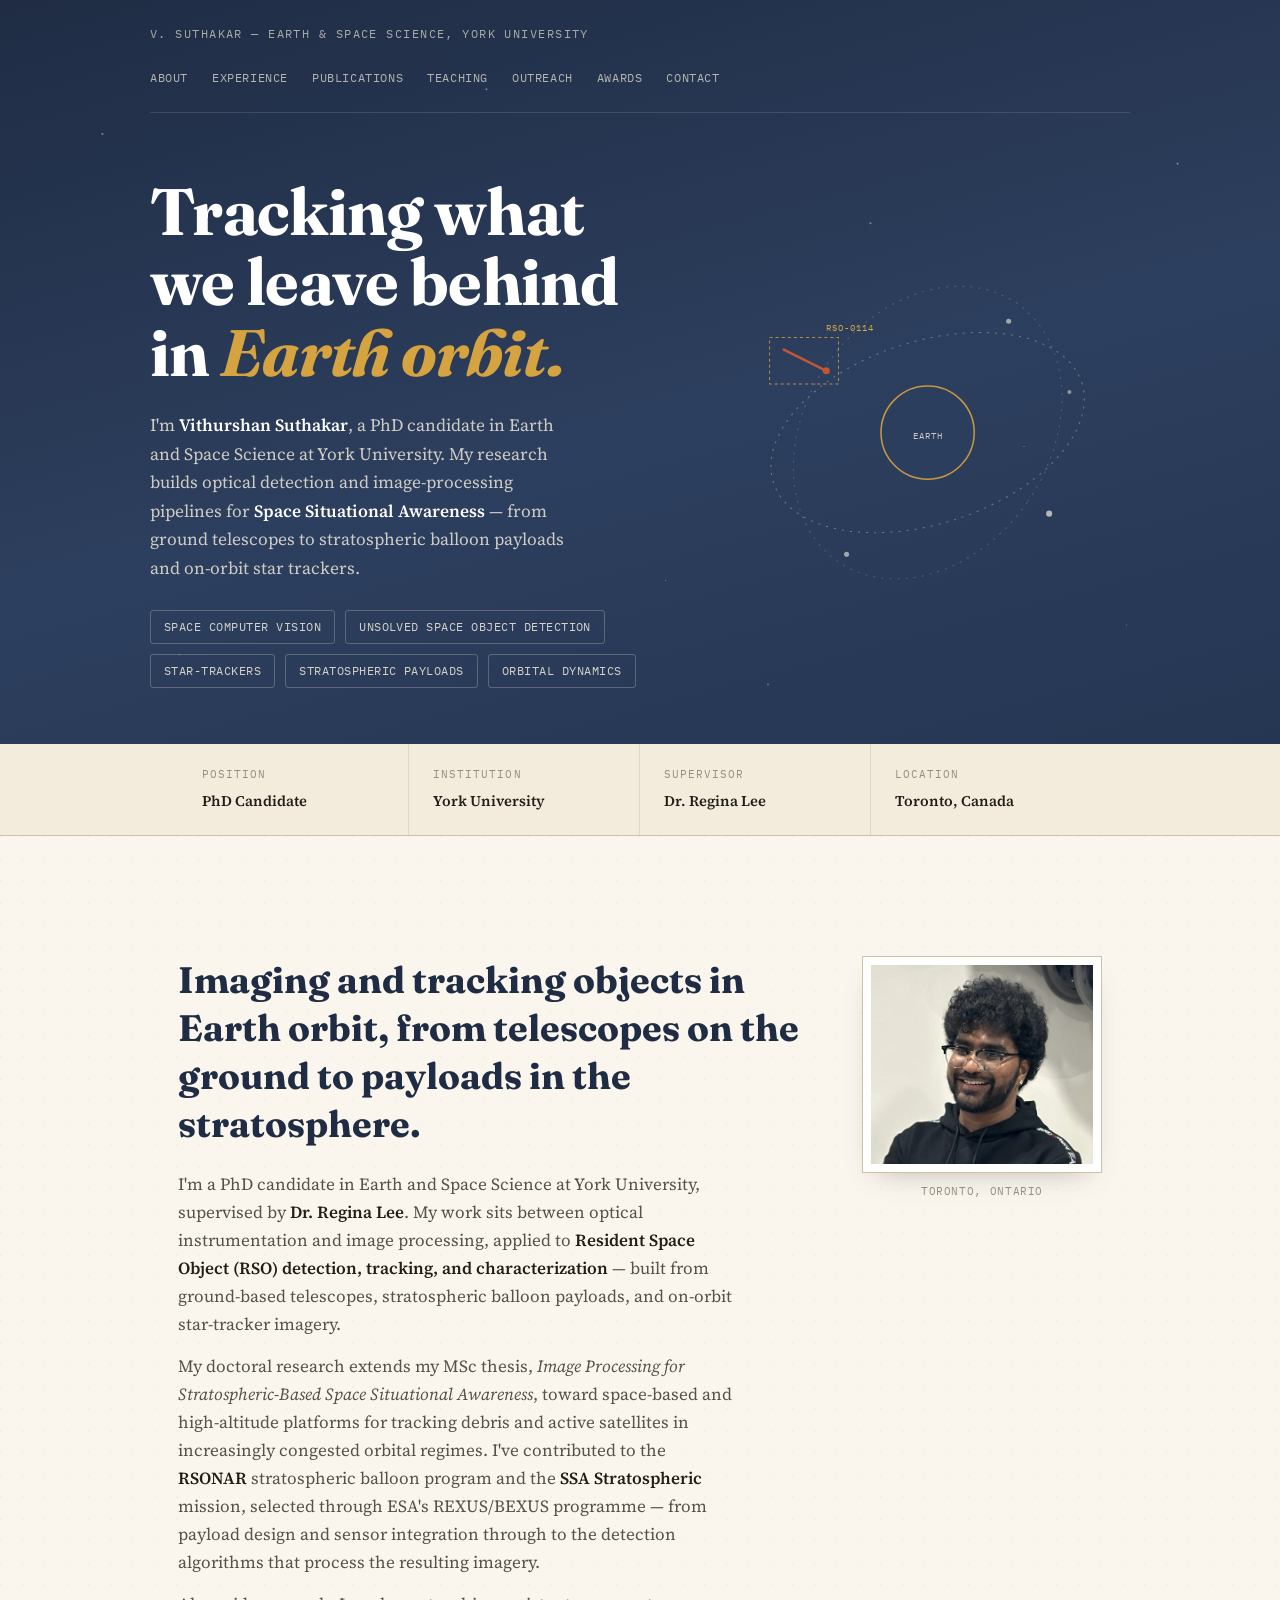
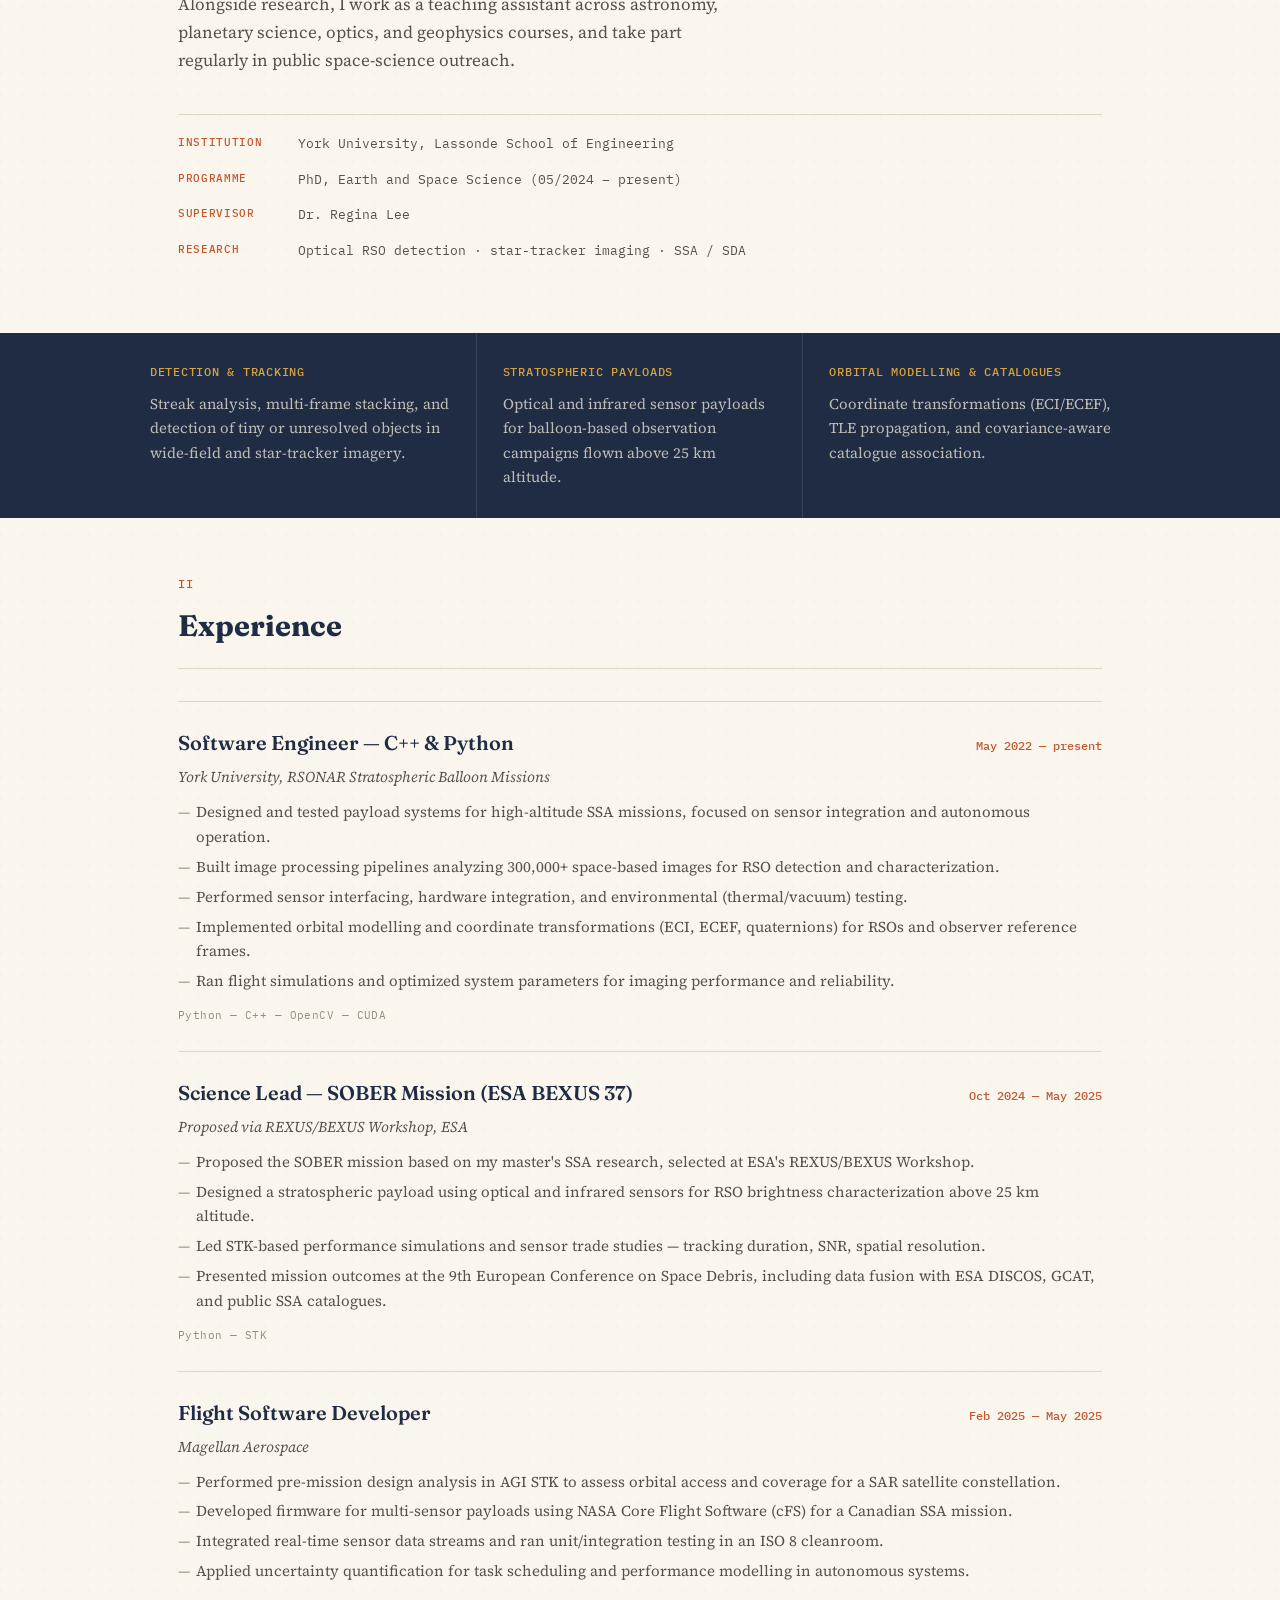
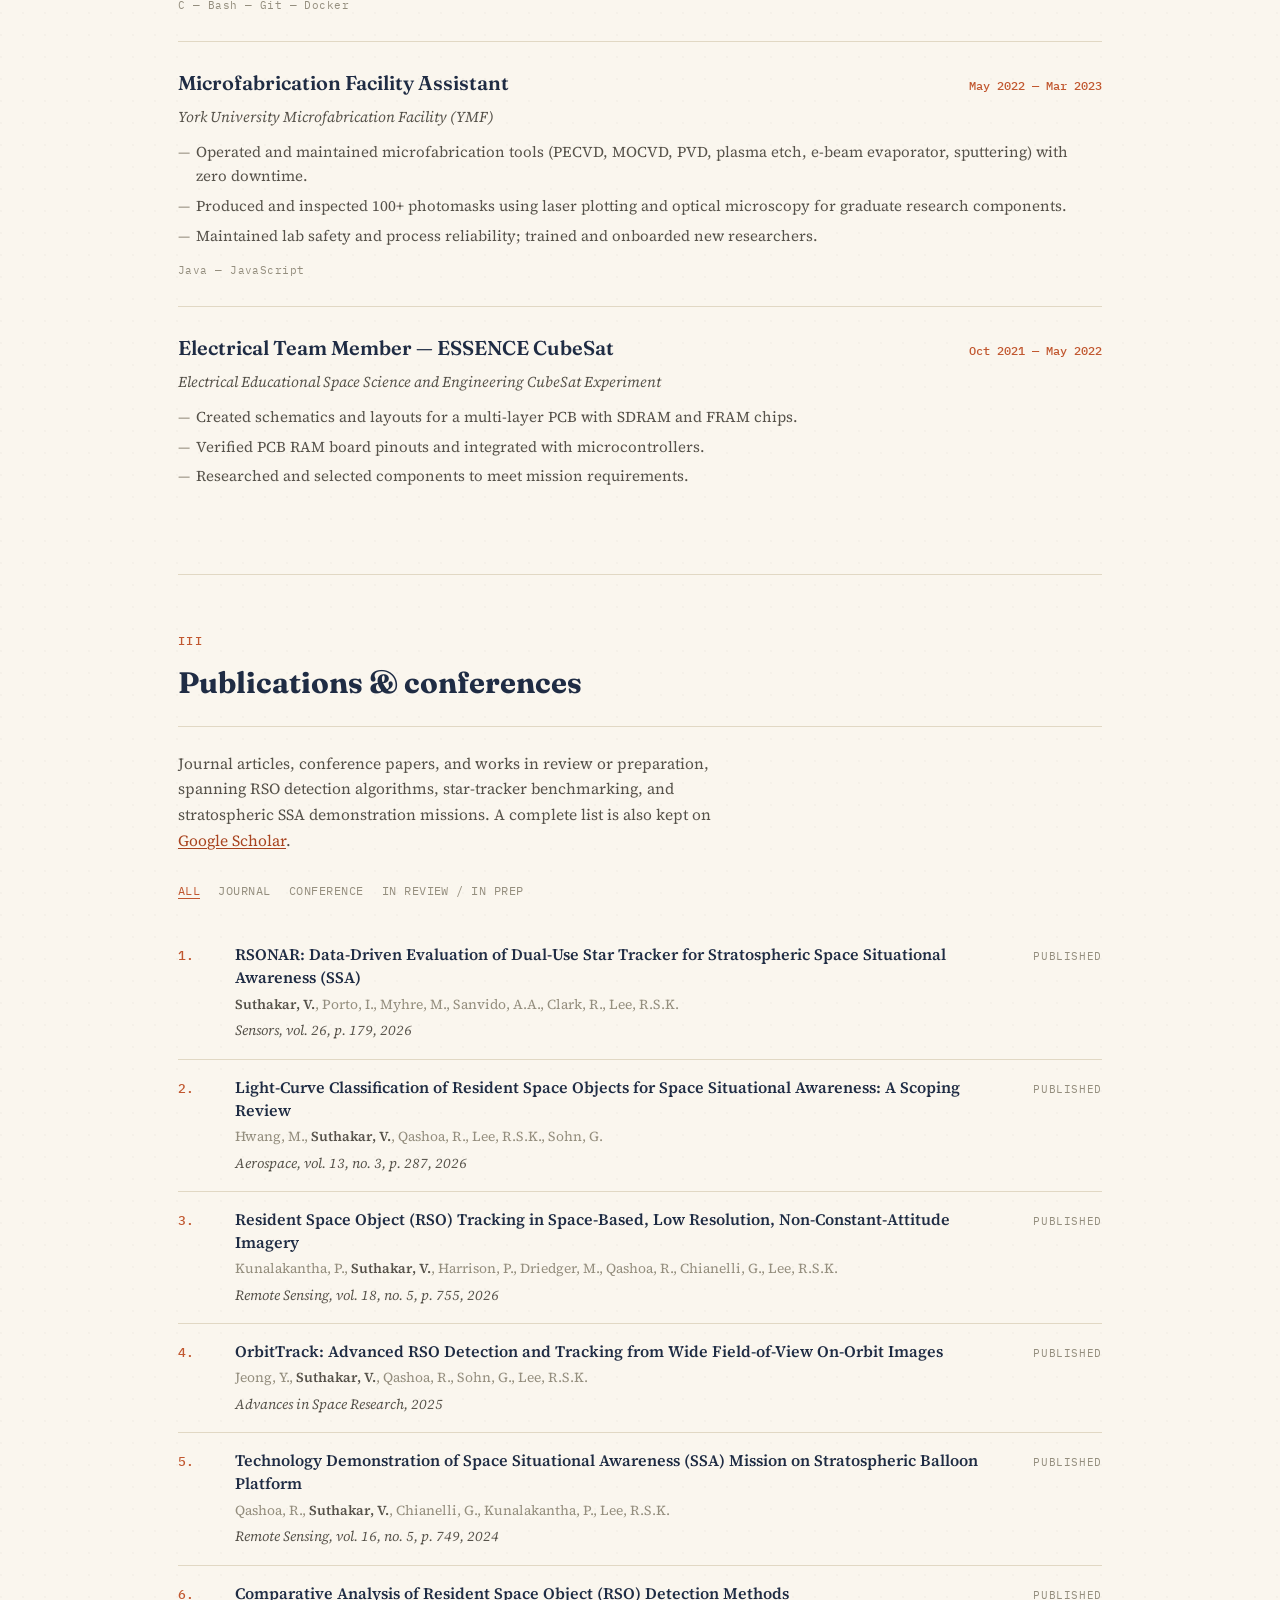
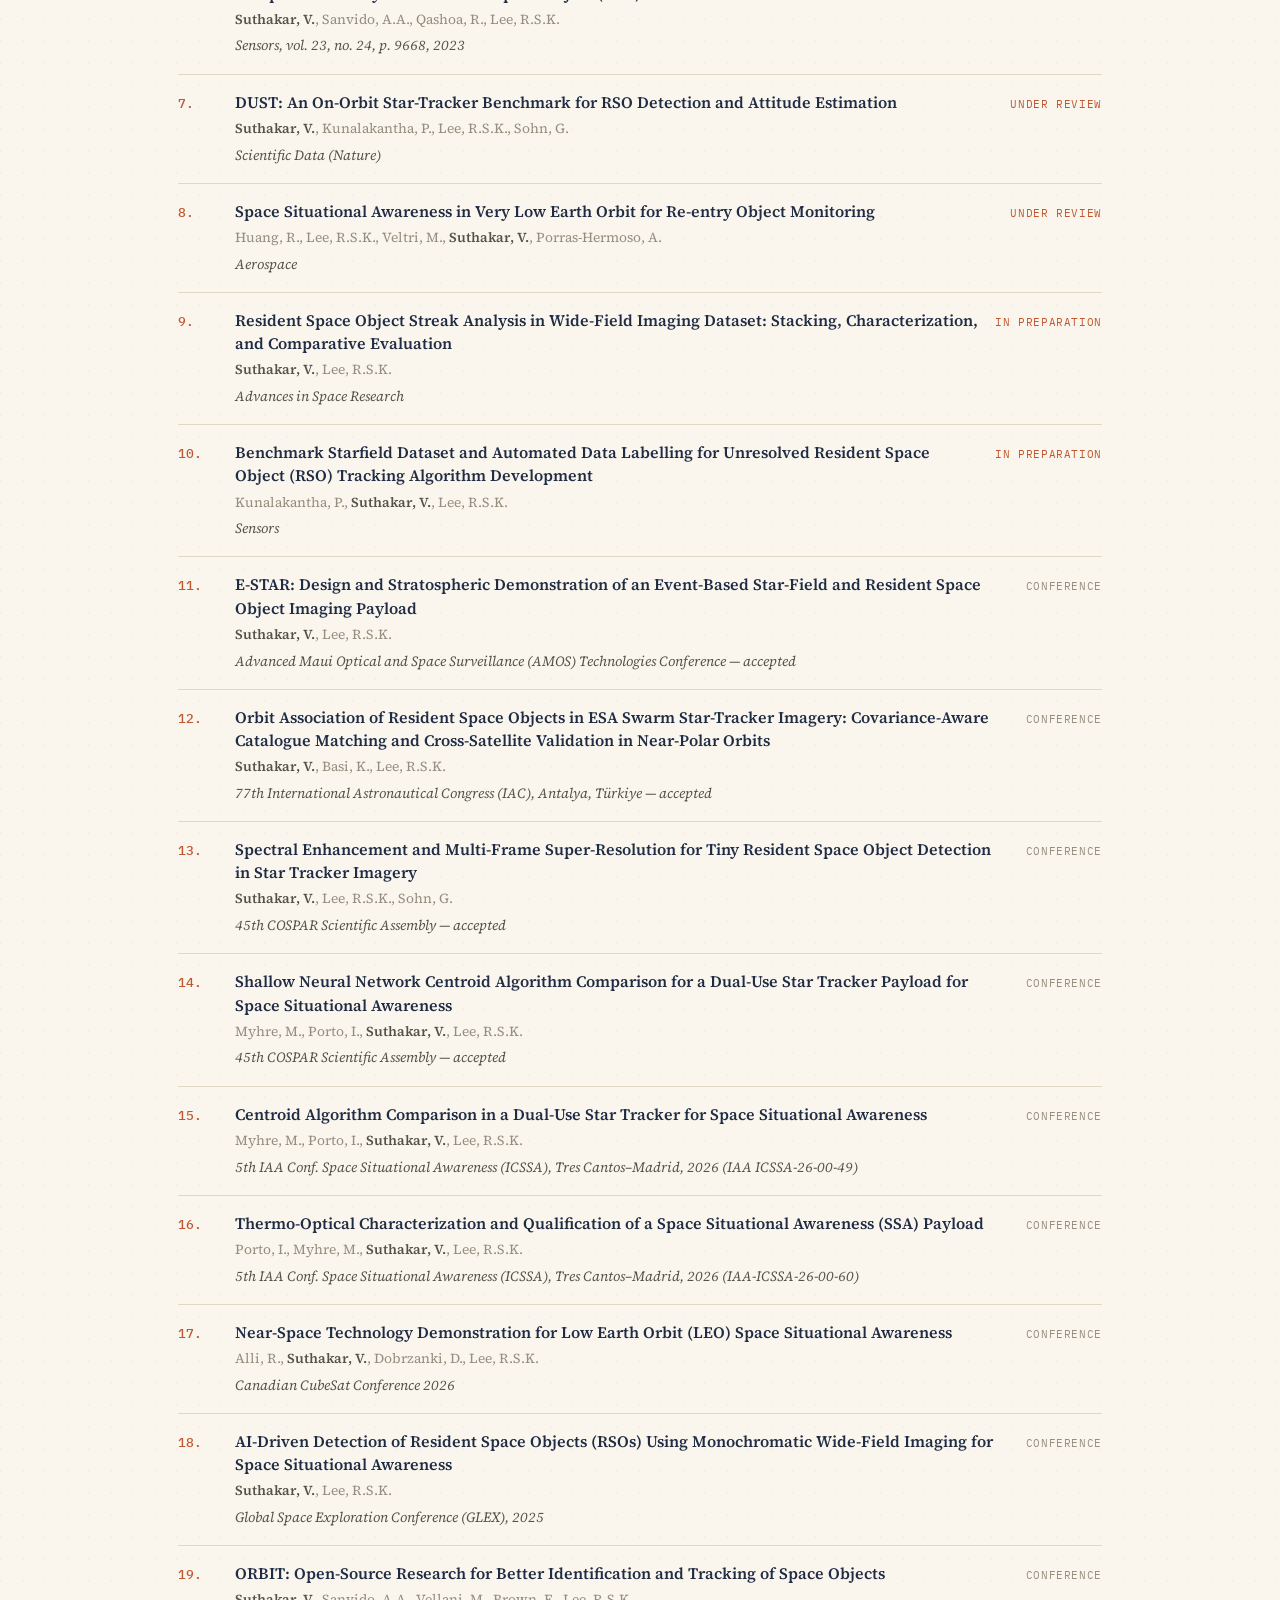
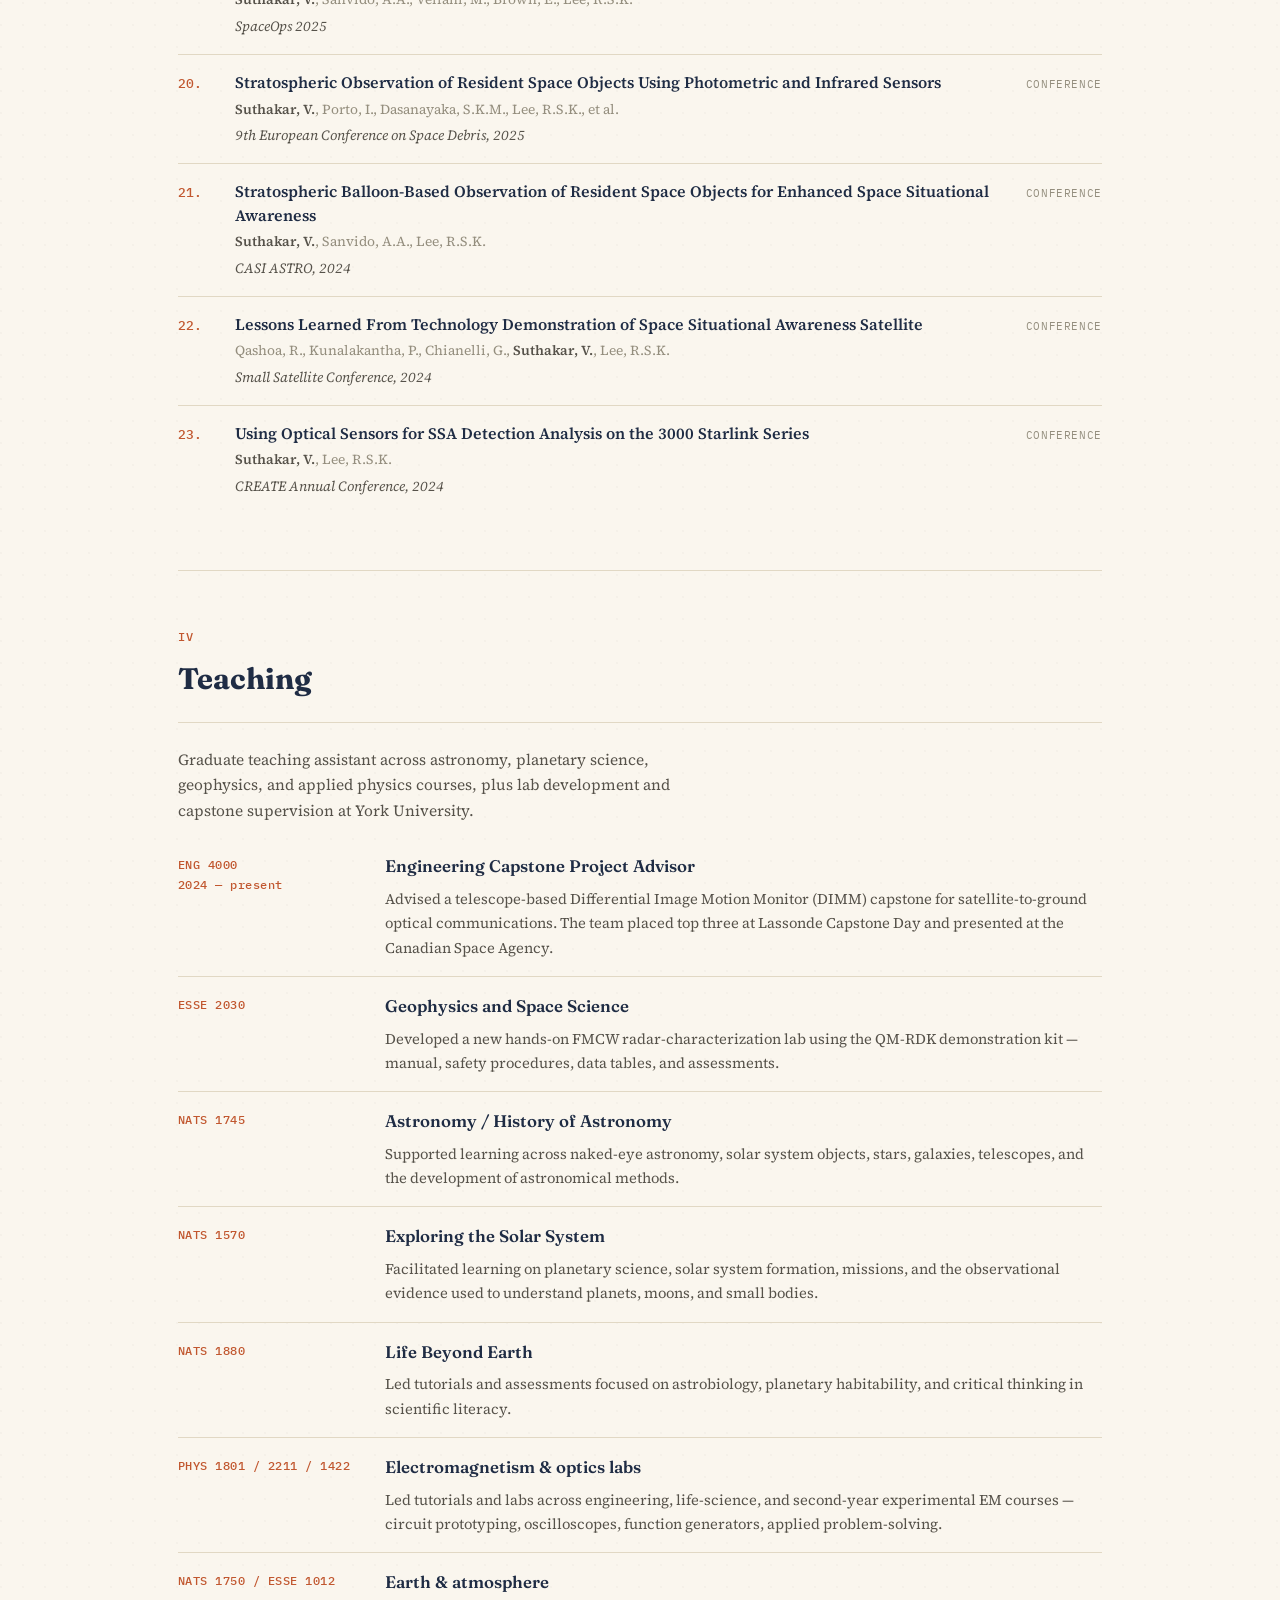
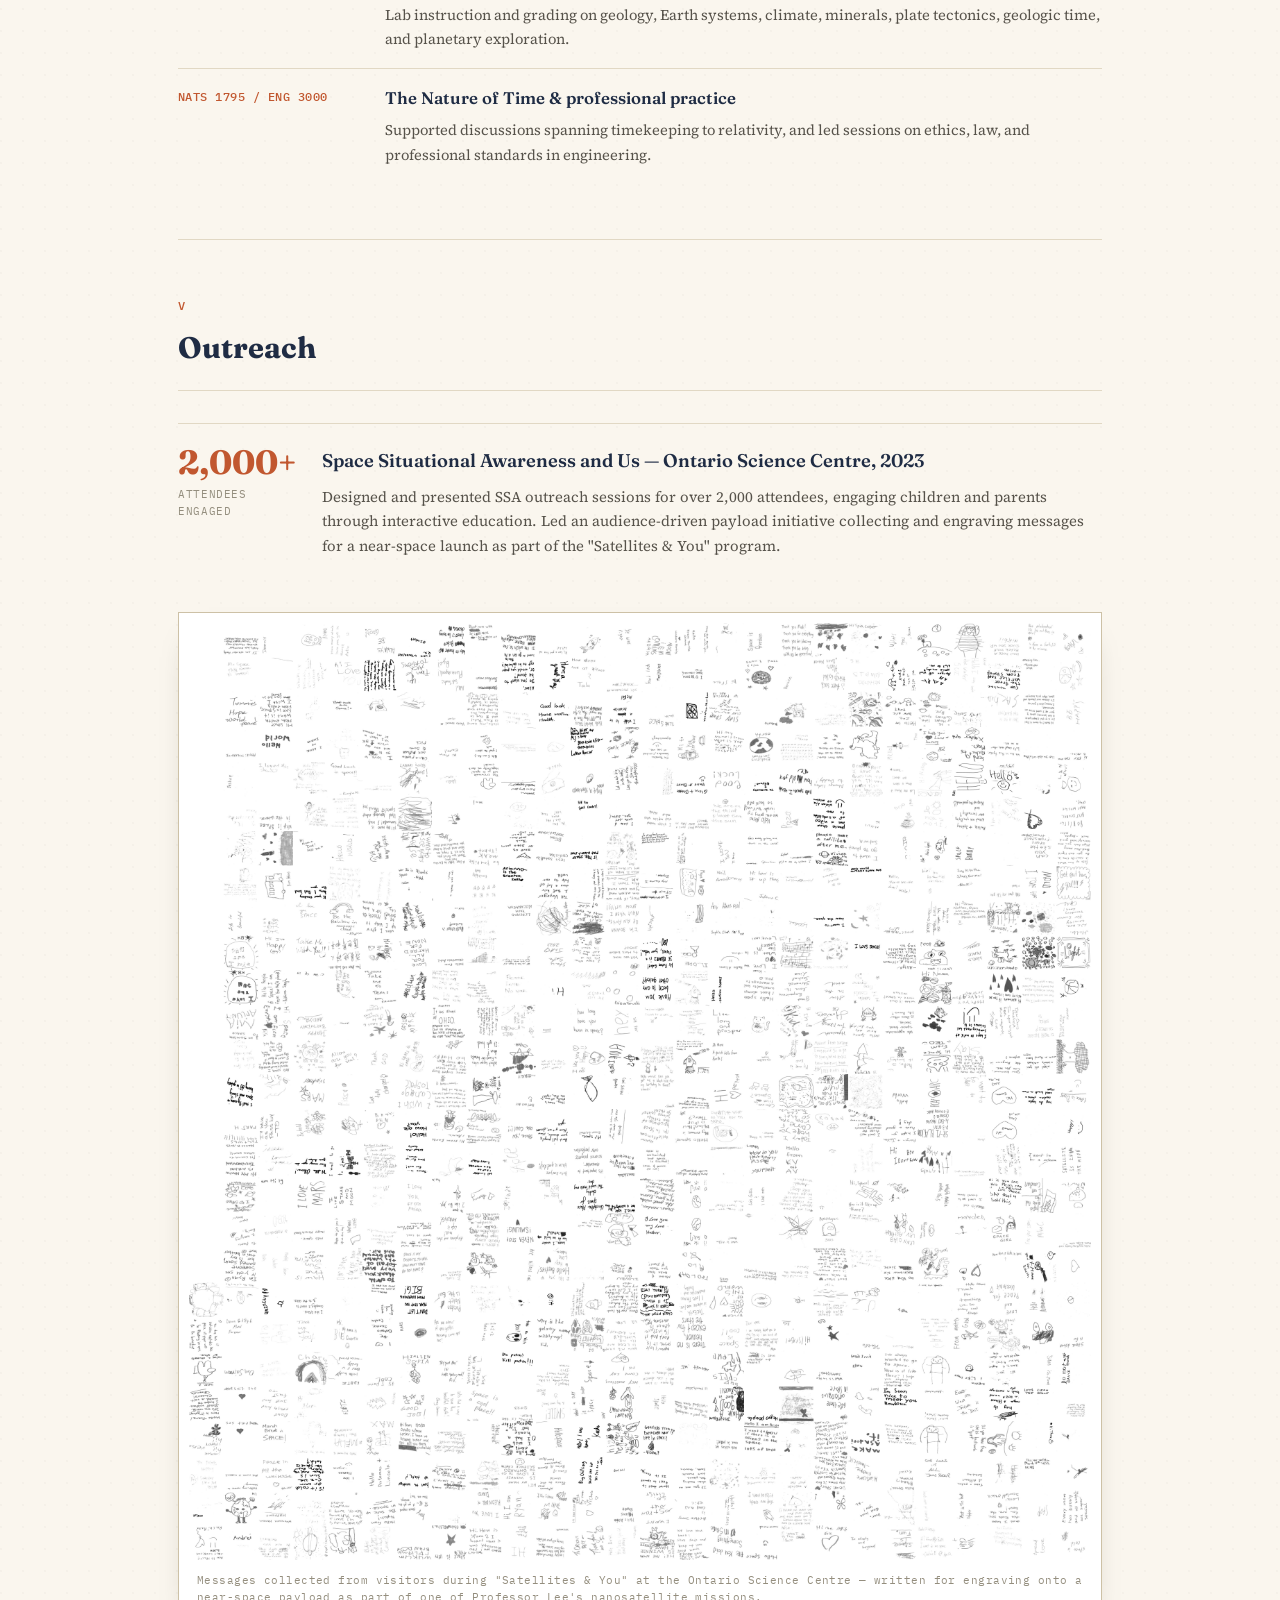
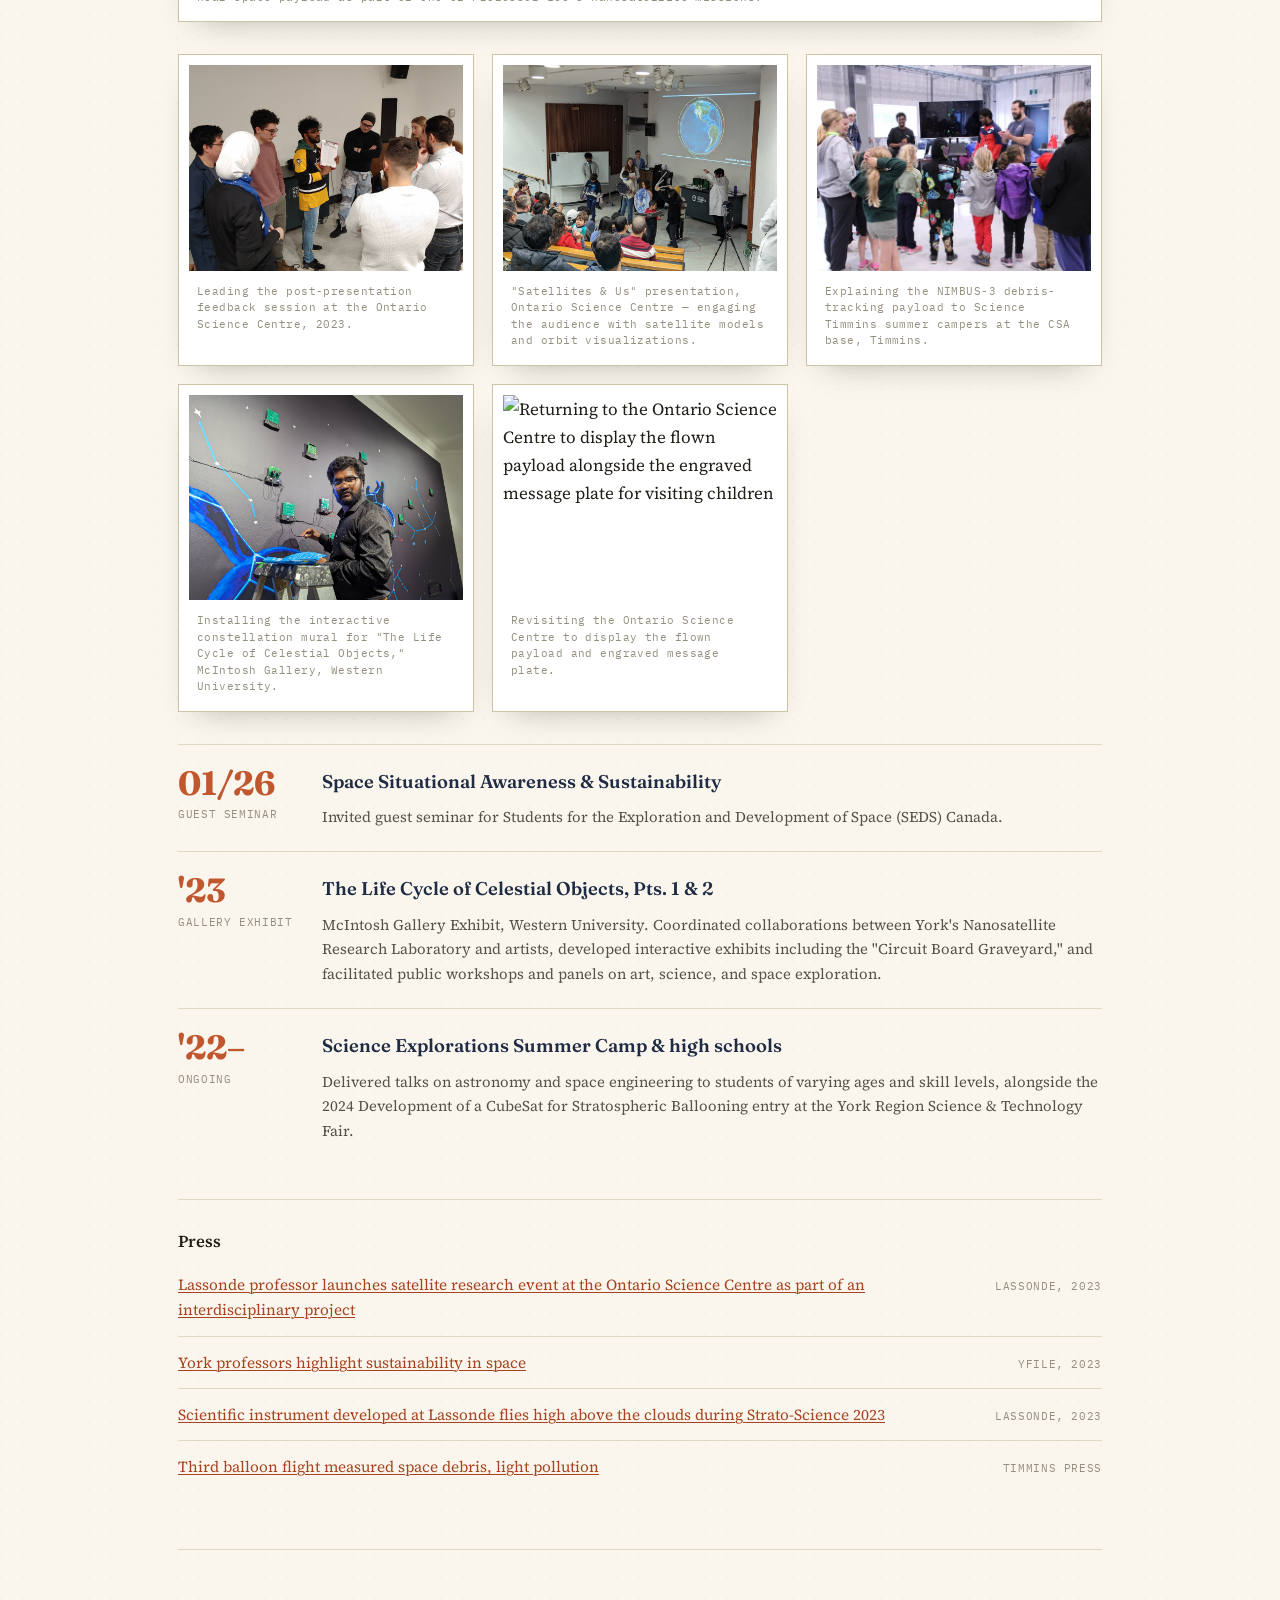
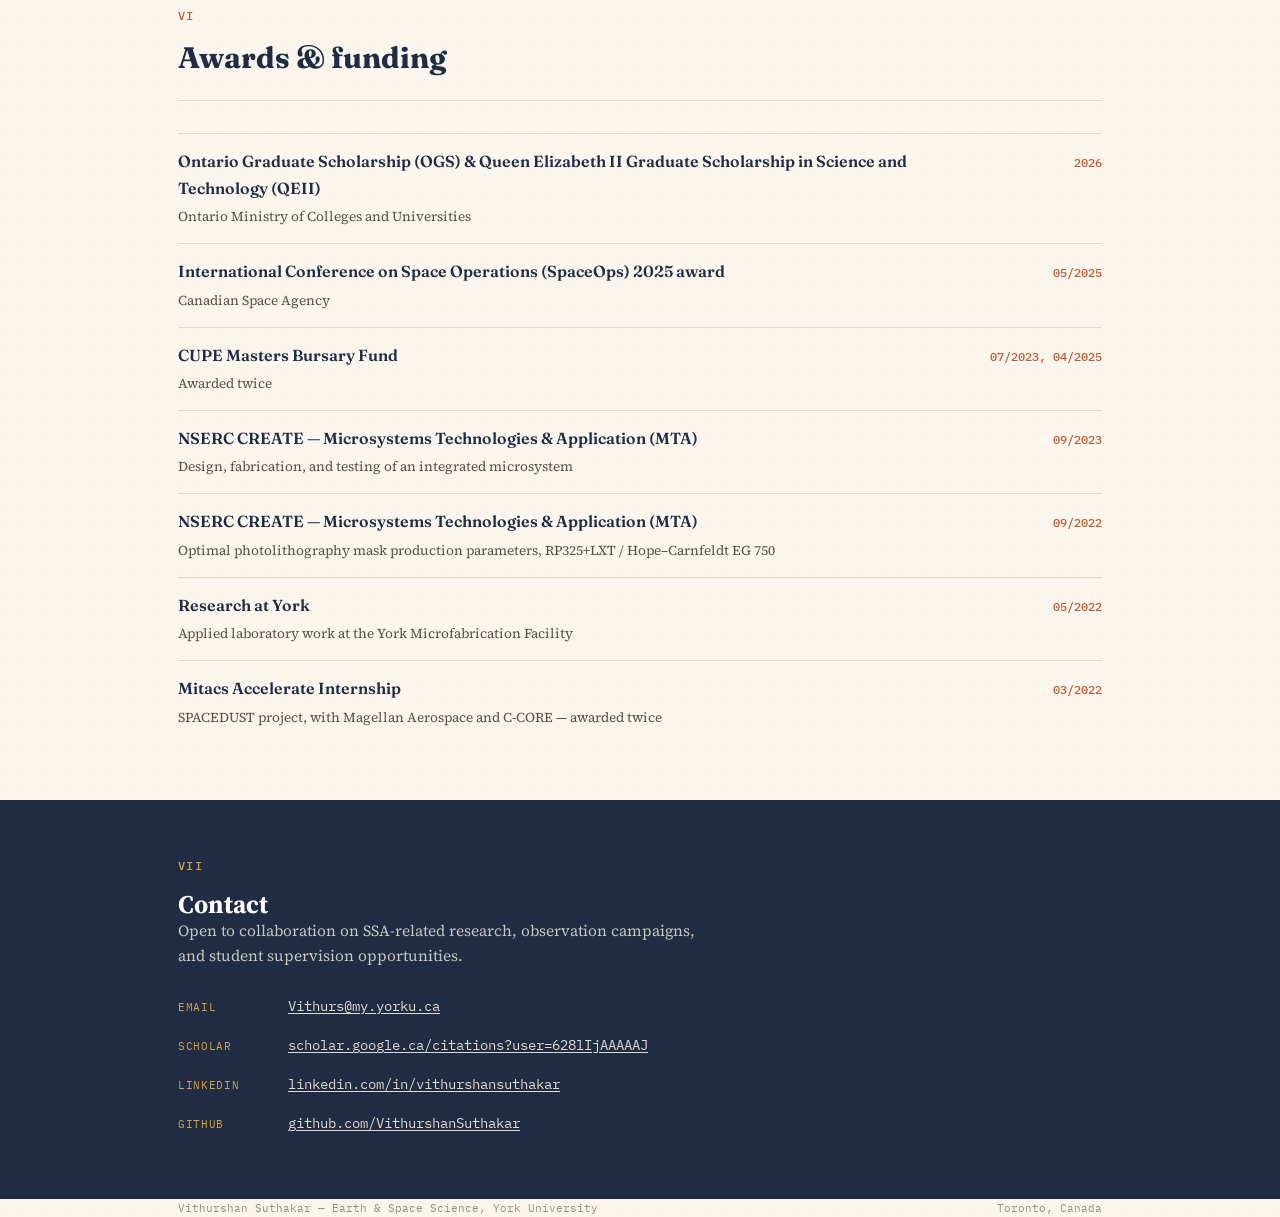
==== index.html @ 88383ea5 "Update index.html" ====
<!DOCTYPE html>
<html lang="en">
<head>
<meta charset="UTF-8">
<meta name="viewport" content="width=device-width, initial-scale=1.0">
<title>Vithurshan Suthakar</title>
<meta name="description" content="Vithurshan Suthakar, PhD researcher in Earth and Space Science at York University. Optical detection and image processing for Space Situational Awareness.">

<link rel="preconnect" href="https://fonts.googleapis.com">
<link rel="preconnect" href="https://fonts.gstatic.com" crossorigin>
<link href="https://fonts.googleapis.com/css2?family=Source+Serif+4:opsz,wght@8..60,400;8..60,500;8..60,600;8..60,700;8..60,800&family=Fraunces:opsz,wght@9..144,500;9..144,600;9..144,700;9..144,900&family=IBM+Plex+Mono:wght@400;500&display=swap" rel="stylesheet">

<style>
  :root{
    --paper:     #faf6ee;
    --paper-2:   #f1ead9;
    --ink:       #211d17;
    --ink-soft:  #56524a;
    --ink-faint: #948e7e;
    --rule:      #e1d8c4;
    --rule-2:    #cdc1a6;

    --navy:      #1f2c44;
    --navy-2:    #2d3f5e;
    --rust:      #c1572f;
    --rust-2:    #a8431f;
    --gold:      #d6a341;
    --cream:     #f3ecdc;

    --accent:    #a8431f;
    --accent-2:  #1f2c44;

    --serif: 'Source Serif 4', Georgia, serif;
    --display: 'Fraunces', Georgia, serif;
    --mono: 'IBM Plex Mono', 'Courier New', monospace;

    --maxw: 980px;
  }

  *{ margin:0; padding:0; box-sizing:border-box; }

  body{
    background-color:var(--paper);
    background-image:
      radial-gradient(circle at 1px 1px, rgba(33,29,23,0.025) 1px, transparent 0);
    background-size:22px 22px;
    color:var(--ink);
    font-family:var(--serif);
    font-size:17px;
    line-height:1.65;
    -webkit-font-smoothing:antialiased;
  }

  ::selection{ background:#d9cdb0; }

  a{ color:var(--accent); text-decoration-thickness:1px; text-underline-offset:2px; }
  a:hover{ color:var(--accent-2); }

  :focus-visible{ outline:1px solid var(--accent); outline-offset:2px; }

  .wrap{ max-width:var(--maxw); margin:0 auto; padding:0 28px; }

  img{ max-width:100%; display:block; }

  /* ---------- HERO ---------- */
  .hero{
    background:linear-gradient(165deg, var(--navy) 0%, var(--navy-2) 55%, #243652 100%);
    color:var(--cream);
    position:relative;
    overflow:hidden;
  }
  .hero::before{
    /* scattered stars */
    content:'';
    position:absolute; inset:0;
    background-image:
      radial-gradient(1.5px 1.5px at 8% 18%, rgba(255,255,255,.55), transparent),
      radial-gradient(1px 1px at 22% 64%, rgba(255,255,255,.4), transparent),
      radial-gradient(1.5px 1.5px at 38% 12%, rgba(255,255,255,.5), transparent),
      radial-gradient(1px 1px at 52% 78%, rgba(255,255,255,.35), transparent),
      radial-gradient(1.5px 1.5px at 68% 30%, rgba(255,255,255,.5), transparent),
      radial-gradient(1px 1px at 80% 60%, rgba(255,255,255,.4), transparent),
      radial-gradient(1.5px 1.5px at 92% 22%, rgba(255,255,255,.5), transparent),
      radial-gradient(1px 1px at 14% 88%, rgba(255,255,255,.35), transparent),
      radial-gradient(1.5px 1.5px at 60% 92%, rgba(255,255,255,.4), transparent),
      radial-gradient(1px 1px at 88% 84%, rgba(255,255,255,.3), transparent);
    pointer-events:none;
  }

  .hero-top{
    display:flex; justify-content:space-between; align-items:center; gap:24px;
    flex-wrap:wrap;
    padding:24px 0;
    border-bottom:1px solid rgba(255,255,255,.12);
    position:relative; z-index:2;
  }
  .hero-mark{
    font-family:var(--mono); font-size:12px; letter-spacing:.12em;
    text-transform:uppercase; color:rgba(243,236,220,.65);
  }
  .hero-top nav{
    display:flex; gap:24px; flex-wrap:wrap;
    font-family:var(--mono); font-size:12px; letter-spacing:.05em;
  }
  .hero-top nav a{
    color:rgba(243,236,220,.7); text-decoration:none;
    text-transform:uppercase;
  }
  .hero-top nav a:hover{ color:var(--gold); }

  .hero-main{
    position:relative; z-index:2;
    padding:64px 0 56px;
    display:grid; grid-template-columns:1.3fr 1fr; gap:48px;
    align-items:center;
  }
  .hero-main h1{
    font-family:var(--display); font-weight:700;
    font-size:clamp(2.4rem, 5.5vw, 4.1rem);
    line-height:1.08; letter-spacing:-.01em;
    color:#fff;
    margin-bottom:22px;
  }
  .hero-main h1 em{
    font-style:italic; color:var(--gold);
  }
  .hero-main .lede{
    color:rgba(243,236,220,.82);
    font-size:1.08rem;
    max-width:48ch;
    margin-bottom:28px;
  }
  .hero-main .lede strong{ color:#fff; font-weight:600; }

  .hero-tags{
    display:flex; flex-wrap:wrap; gap:10px;
    font-family:var(--mono); font-size:12px; letter-spacing:.04em;
  }
  .hero-tags span{
    border:1px solid rgba(243,236,220,.25);
    color:rgba(243,236,220,.85);
    padding:6px 13px; border-radius:3px;
    text-transform:uppercase;
  }

  .hero-art{ width:100%; }
  .hero-art svg{ width:100%; height:auto; display:block; }

  @media (max-width:840px){
    .hero-main{ grid-template-columns:1fr; gap:32px; }
    .hero-art{ max-width:280px; margin:0 auto; }
    .hero-top nav{ display:none; }
  }

  /* ---------- IDENTITY STRIP (below hero) ---------- */
  .idstrip{
    background:var(--cream);
    border-bottom:1px solid var(--rule-2);
  }
  .idstrip .wrap{
    display:grid; grid-template-columns:repeat(4, 1fr);
    gap:0;
  }
  .idstrip dl{
    padding:22px 24px; border-right:1px solid var(--rule);
  }
  .idstrip dl:last-child{ border-right:none; }
  .idstrip dt{
    font-family:var(--mono); font-size:10.5px; color:var(--ink-faint);
    text-transform:uppercase; letter-spacing:.1em; margin-bottom:6px;
  }
  .idstrip dd{
    font-size:.92rem; color:var(--ink); font-weight:600;
    font-family:var(--serif);
  }
  @media (max-width:760px){
    .idstrip .wrap{ grid-template-columns:repeat(2, 1fr); }
    .idstrip dl{ border-bottom:1px solid var(--rule); }
    .idstrip dl:nth-child(2n){ border-right:none; }
  }

  /* ---------- TOC (simple inline rule) ---------- */
  .toc{
    border-bottom:1px solid var(--rule);
    padding:14px 0;
    display:none;
  }
  .toc .wrap{
    display:flex; gap:28px; flex-wrap:wrap;
    font-family:var(--mono); font-size:12.5px; letter-spacing:.04em;
  }
  .toc a{ color:var(--ink-soft); text-decoration:none; }
  .toc a:hover{ color:var(--accent); text-decoration:underline; }
  .toc .roman{ color:var(--ink-faint); margin-right:6px; }

  /* ---------- INTRO ---------- */
  .intro{ padding:64px 0 64px; }
  .intro-grid{
    display:grid; grid-template-columns:1fr 240px; gap:52px;
  }
  .intro h2{
    font-family:var(--display); font-weight:700;
    font-size:clamp(1.6rem, 3.6vw, 2.3rem);
    line-height:1.3; margin-bottom:22px;
    max-width:24ch;
    color:var(--navy);
  }
  .intro p{ color:var(--ink-soft); max-width:62ch; margin-bottom:14px; }
  .intro p strong{ color:var(--ink); font-weight:600; }

  .portrait{
    border:1px solid var(--rule-2);
    padding:8px;
    background:#fff;
    box-shadow:0 12px 28px -16px rgba(33,29,23,.35);
  }
  .portrait img{ filter:sepia(.1) contrast(1.03); }
  .portrait-cap{
    font-family:var(--mono); font-size:10.5px; color:var(--ink-faint);
    letter-spacing:.06em; text-transform:uppercase;
    margin-top:10px; text-align:center;
  }

  @media (max-width:760px){
    .intro-grid{ grid-template-columns:1fr; }
    .portrait{ width:160px; }
  }

  .fact-line{
    display:flex; flex-wrap:wrap; gap:6px 0;
    font-family:var(--mono); font-size:13px; color:var(--ink-soft);
    margin:26px 0 0; padding-top:18px; border-top:1px solid var(--rule);
  }
  .fact-line dt{
    color:var(--rust); text-transform:uppercase; letter-spacing:.06em;
    font-size:11px; width:120px; flex-shrink:0; font-weight:500;
  }
  .fact-line dd{ margin:0 0 8px 0; width:calc(100% - 120px); }
  .fact-line > div{ display:flex; width:100%; }

  /* ---------- SECTION SCAFFOLD ---------- */
  section{ padding:56px 0; border-bottom:1px solid var(--rule); }
  section:last-of-type{ border-bottom:none; }

  .sec-num{
    font-family:var(--mono); font-size:12px; color:var(--rust);
    letter-spacing:.12em; text-transform:uppercase;
    display:block; margin-bottom:8px; font-weight:500;
  }
  section > h2.sec-title{
    font-family:var(--display); font-weight:700;
    font-size:1.85rem; color:var(--navy);
    border-bottom:1px solid var(--rule); padding-bottom:18px;
    margin-bottom:32px;
  }
  .sec-intro{ color:var(--ink-soft); max-width:68ch; margin:-8px 0 30px; font-size:.97rem; }

  /* ---------- RESEARCH FOCI ---------- */
  .foci{ background:var(--navy); }
  .foci .wrap > div{
    padding:28px 26px; border-right:1px solid rgba(255,255,255,.1);
    color:rgba(243,236,220,.92);
  }
  .foci .wrap > div:first-child{ padding-left:0; }
  .foci .wrap > div:last-child{ border-right:none; padding-right:0; }
  .foci h3{
    margin-bottom:10px;
    font-family:var(--mono); text-transform:uppercase; letter-spacing:.06em;
    font-size:.78rem; color:var(--gold); font-weight:500;
  }
  .foci p{ color:rgba(243,236,220,.75); font-size:.93rem; }
  @media (max-width:760px){
    .foci .wrap{ grid-template-columns:1fr !important; }
    .foci .wrap > div{ border-right:none; border-bottom:1px solid rgba(255,255,255,.1); padding-left:0; padding-right:0; }
    .foci .wrap > div:last-child{ border-bottom:none; }
  }

  /* ---------- EXPERIENCE ---------- */
  .post{ padding:24px 0; border-top:1px solid var(--rule); }
  .post:first-child{ border-top:none; padding-top:0; }
  .post-head{
    display:flex; justify-content:space-between; align-items:baseline;
    gap:16px; flex-wrap:wrap; margin-bottom:6px;
  }
  .post-head h3{ font-family:var(--display); font-size:1.25rem; font-weight:600; color:var(--navy); }
  .post-when{
    font-family:var(--mono); font-size:12px; color:var(--rust);
    white-space:nowrap; font-weight:500;
  }
  .post-org{ font-style:italic; color:var(--ink-soft); font-size:.94rem; margin-bottom:10px; display:block; }
  .post ul{ list-style:none; padding:0; }
  .post li{
    color:var(--ink-soft); font-size:.94rem; padding-left:1.2em;
    position:relative; margin-bottom:5px;
  }
  .post li::before{
    content:'—'; position:absolute; left:0; color:var(--ink-faint);
  }
  .post-stack{
    font-family:var(--mono); font-size:11px; color:var(--ink-faint);
    margin-top:10px; letter-spacing:.04em;
  }

  /* ---------- PUBLICATIONS ---------- */
  .pub-filter{
    display:flex; gap:18px; margin-bottom:28px; flex-wrap:wrap;
    font-family:var(--mono); font-size:12px; letter-spacing:.04em;
  }
  .pub-filter button{
    background:none; border:none; padding:0; cursor:pointer;
    color:var(--ink-faint); text-transform:uppercase;
    border-bottom:1px solid transparent;
    font-family:var(--mono); font-size:12px; letter-spacing:.04em;
  }
  .pub-filter button:hover{ color:var(--ink); }
  .pub-filter button.active{ color:var(--rust); border-bottom-color:var(--rust); }

  .pub-list{ list-style:none; }
  .pub-item{
    display:grid; grid-template-columns:2.4em 1fr auto; gap:16px;
    padding:16px 0; border-top:1px solid var(--rule);
    align-items:baseline;
  }
  .pub-item:first-child{ border-top:none; }

  .pub-idx{
    font-family:var(--mono); font-size:13px; color:var(--rust);
    font-weight:500;
  }
  .pub-main h3{
    font-family:var(--serif);
    font-size:1rem; font-weight:600; line-height:1.45; margin-bottom:4px;
    color:var(--navy);
  }
  .pub-main .authors{ font-size:.86rem; color:var(--ink-faint); margin-bottom:3px; }
  .pub-main .authors .me{ color:var(--ink-soft); font-weight:600; font-style:normal; }
  .pub-main .venue{ font-style:italic; font-size:.88rem; color:var(--ink-soft); }
  .pub-status{
    font-family:var(--mono); font-size:10.5px; letter-spacing:.06em;
    text-transform:uppercase; color:var(--ink-faint);
    white-space:nowrap; text-align:right;
  }
  .pub-status.in-review{ color:var(--rust); }

  @media (max-width:680px){
    .pub-item{ grid-template-columns:2em 1fr; }
    .pub-status{ grid-column:2; text-align:left; padding-top:4px; }
  }

  /* ---------- TEACHING LIST ---------- */
  .course-list{ }
  .course{
    display:grid; grid-template-columns:11em 1fr; gap:20px;
    padding:16px 0; border-top:1px solid var(--rule);
  }
  .course:first-child{ border-top:none; padding-top:0; }
  .course-code{
    font-family:var(--mono); font-size:12px; color:var(--rust);
    letter-spacing:.04em; padding-top:2px; font-weight:500;
  }
  .course h3{ font-family:var(--display); font-size:1.05rem; font-weight:600; margin-bottom:6px; color:var(--navy); }
  .course p{ color:var(--ink-soft); font-size:.92rem; }
  @media (max-width:640px){
    .course{ grid-template-columns:1fr; gap:6px; }
  }

  /* ---------- OUTREACH ---------- */
  .feature-block{
    display:grid; grid-template-columns:120px 1fr; gap:24px;
    padding:22px 0; border-top:1px solid var(--rule);
  }
  .feature-block:first-child{ border-top:none; padding-top:0; }
  .feature-block .stat{
    font-family:var(--display); font-size:2.1rem; font-weight:700; color:var(--rust);
    line-height:1;
  }
  .feature-block .stat-label{
    font-family:var(--mono); font-size:10.5px; color:var(--ink-faint);
    letter-spacing:.06em; text-transform:uppercase; margin-top:6px;
  }
  .feature-block h3{ font-family:var(--display); font-size:1.15rem; font-weight:600; margin-bottom:8px; color:var(--navy); }
  .feature-block p{ color:var(--ink-soft); font-size:.93rem; }
  @media (max-width:600px){
    .feature-block{ grid-template-columns:1fr; gap:8px; }
  }

  .figure{
    margin:32px 0;
    border:1px solid var(--rule-2);
    background:#fff; padding:10px;
    box-shadow:0 14px 32px -20px rgba(33,29,23,.4);
  }
  .figure img{ width:100%; }
  .figure figcaption{
    font-family:var(--mono); font-size:11px; color:var(--ink-faint);
    letter-spacing:.04em; padding:12px 8px 6px; line-height:1.5;
  }

  .gallery{
    display:grid; grid-template-columns:repeat(3, 1fr); gap:18px;
    margin:32px 0;
  }
  .gallery .figure{ margin:0; display:flex; flex-direction:column; }
  .gallery .figure img{ aspect-ratio:4/3; object-fit:cover; }
  @media (max-width:760px){
    .gallery{ grid-template-columns:repeat(2, 1fr); }
  }
  @media (max-width:520px){
    .gallery{ grid-template-columns:1fr; }
  }

  /* press */
  .press-list{ list-style:none; }
  .press-item{
    display:grid; grid-template-columns:1fr 9em; gap:16px;
    padding:13px 0; border-top:1px solid var(--rule);
    align-items:baseline;
  }
  .press-item:first-child{ border-top:none; padding-top:0; }
  .press-item a{ font-size:.96rem; }
  .press-item .src{
    font-family:var(--mono); font-size:10.5px; color:var(--ink-faint);
    letter-spacing:.06em; text-transform:uppercase; text-align:right;
  }
  @media (max-width:600px){
    .press-item{ grid-template-columns:1fr; gap:2px; }
    .press-item .src{ text-align:left; }
  }

  /* ---------- AWARDS ---------- */
  .award-item{
    display:grid; grid-template-columns:1fr 9em; gap:16px;
    padding:14px 0; border-top:1px solid var(--rule);
    align-items:baseline;
  }
  .award-item:first-child{ border-top:none; padding-top:0; }
  .award-item h3{ font-family:var(--display); font-size:1rem; font-weight:600; color:var(--navy); }
  .award-item .org{ font-size:.85rem; color:var(--ink-soft); }
  .award-item .when{
    font-family:var(--mono); font-size:11.5px; color:var(--rust);
    text-align:right; font-weight:500;
  }
  @media (max-width:600px){
    .award-item{ grid-template-columns:1fr; gap:2px; }
    .award-item .when{ text-align:left; }
  }

  /* ---------- CONTACT / FOOTER ---------- */
  #contact{ background:var(--navy); color:var(--cream); border-bottom:none; }
  #contact .sec-num{ color:var(--gold); }
  #contact .sec-title{
    color:#fff; border-bottom-color:rgba(255,255,255,.15);
  }
  #contact .sec-intro{ color:rgba(243,236,220,.8); }

  .contact-list{
    font-family:var(--mono); font-size:14px;
    margin-top:18px;
  }
  .contact-list div{ padding:8px 0; }
  .contact-list dt{
    display:inline-block; width:110px; color:var(--gold);
    text-transform:uppercase; font-size:11px; letter-spacing:.06em;
  }
  .contact-list a{ color:rgba(243,236,220,.92); }
  .contact-list a:hover{ color:var(--gold); }

  footer{
    padding:36px 0 56px;
    font-family:var(--mono); font-size:11px; color:var(--ink-faint);
    display:flex; justify-content:space-between; flex-wrap:wrap; gap:10px;
  }
</style>
</head>
<body>

<header class="hero">
  <div class="wrap hero-top">
    <div class="hero-mark">V. Suthakar — Earth &amp; Space Science, York University</div>
    <nav>
      <a href="#about">About</a>
      <a href="#experience">Experience</a>
      <a href="#publications">Publications</a>
      <a href="#teaching">Teaching</a>
      <a href="#outreach">Outreach</a>
      <a href="#awards">Awards</a>
      <a href="#contact">Contact</a>
    </nav>
  </div>

  <div class="wrap hero-main">
    <div>
      <h1>Tracking what we leave behind in <em>Earth orbit.</em></h1>
      <p class="lede">
        I'm <strong>Vithurshan Suthakar</strong>, a PhD candidate in Earth and Space Science at
        York University. My research builds optical detection and image-processing pipelines for
        <strong>Space Situational Awareness</strong> — from ground telescopes to stratospheric
        balloon payloads and on-orbit star trackers.
      </p>
      <div class="hero-tags">
        <span>Space Computer Vision</span>
        <span>Unsolved Space Object Detection</span>
        <span>Star-Trackers</span>
        <span>Stratospheric Payloads</span>
        <span>Orbital Dynamics</span>
      </div>
    </div>
    <div class="hero-art">
      <svg viewBox="0 0 400 400" xmlns="http://www.w3.org/2000/svg" role="img" aria-label="Illustration of an elliptical orbital track around Earth with a detected object streak">
        <circle cx="200" cy="200" r="46" fill="#2d3f5e" stroke="#d6a341" stroke-width="1.5" opacity="0.9"/>
        <ellipse cx="200" cy="200" rx="160" ry="90" fill="none" stroke="rgba(243,236,220,.35)" stroke-width="1" stroke-dasharray="2 6" transform="rotate(-18 200 200)"/>
        <ellipse cx="200" cy="200" rx="120" ry="155" fill="none" stroke="rgba(243,236,220,.2)" stroke-width="1" stroke-dasharray="2 6" transform="rotate(35 200 200)"/>
        <!-- detection streak -->
        <line x1="58" y1="118" x2="98" y2="138" stroke="#c1572f" stroke-width="2.5" stroke-linecap="round"/>
        <circle cx="100" cy="139" r="3.5" fill="#c1572f"/>
        <!-- bounding box around detection -->
        <rect x="44" y="106" width="68" height="46" fill="none" stroke="#d6a341" stroke-width="1" stroke-dasharray="3 3" opacity="0.8"/>
        <!-- distant objects -->
        <circle cx="320" cy="280" r="3" fill="#f3ecdc" opacity="0.7"/>
        <circle cx="280" cy="90" r="2.5" fill="#f3ecdc" opacity="0.6"/>
        <circle cx="340" cy="160" r="2" fill="#f3ecdc" opacity="0.5"/>
        <circle cx="120" cy="320" r="2.5" fill="#f3ecdc" opacity="0.6"/>
        <!-- labels -->
        <text x="100" y="100" font-family="IBM Plex Mono, monospace" font-size="9" fill="#d6a341" letter-spacing="1">RSO-0114</text>
        <text x="200" y="206" font-family="IBM Plex Mono, monospace" font-size="9" fill="#f3ecdc" text-anchor="middle" letter-spacing="1" opacity="0.8">EARTH</text>
      </svg>
    </div>
  </div>
</header>

<div class="idstrip">
  <div class="wrap">
    <dl>
      <dt>Position</dt>
      <dd>PhD Candidate</dd>
    </dl>
    <dl>
      <dt>Institution</dt>
      <dd>York University</dd>
    </dl>
    <dl>
      <dt>Supervisor</dt>
      <dd>Dr. Regina Lee</dd>
    </dl>
    <dl>
      <dt>Location</dt>
      <dd>Toronto, Canada</dd>
    </dl>
  </div>
</div>

<main>
<div class="wrap">

  <!-- INTRO -->
  <section id="about" style="padding-bottom:0; border-bottom:none;">
    <div class="intro">
      <div class="intro-grid">
        <div>
          <h2>Imaging and tracking objects in Earth orbit, from telescopes on the ground to payloads in the stratosphere.</h2>
          <p>
            I'm a PhD candidate in Earth and Space Science at York University, supervised by
            <strong>Dr. Regina Lee</strong>. My work sits between optical instrumentation and image
            processing, applied to <strong>Resident Space Object (RSO) detection, tracking, and
            characterization</strong> — built from ground-based telescopes, stratospheric balloon
            payloads, and on-orbit star-tracker imagery.
          </p>
          <p>
            My doctoral research extends my MSc thesis, <em>Image Processing for Stratospheric-Based
            Space Situational Awareness</em>, toward space-based and high-altitude platforms for
            tracking debris and active satellites in increasingly congested orbital regimes. I've
            contributed to the <strong>RSONAR</strong> stratospheric balloon program and the
            <strong>SSA Stratospheric</strong> mission, selected through ESA's REXUS/BEXUS programme — from
            payload design and sensor integration through to the detection algorithms that process
            the resulting imagery.
          </p>
          <p>
            Alongside research, I work as a teaching assistant across astronomy, planetary science,
            optics, and geophysics courses, and take part regularly in public space-science outreach.
          </p>
        </div>
        <div>
          <div class="portrait">
            <img src="assets/photo.png" alt="Portrait of Vithurshan Suthakar">
          </div>
          <div class="portrait-cap">Toronto, Ontario</div>
        </div>
      </div>

      <dl class="fact-line">
        <div><dt>Institution</dt><dd>York University, Lassonde School of Engineering</dd></div>
        <div><dt>Programme</dt><dd>PhD, Earth and Space Science (05/2024 – present)</dd></div>
        <div><dt>Supervisor</dt><dd>Dr. Regina Lee</dd></div>
        <div><dt>Research</dt><dd>Optical RSO detection · star-tracker imaging · SSA / SDA</dd></div>
      </dl>
    </div>
  </section>

  <!-- RESEARCH FOCI (full-bleed) -->
  </div>
  <div class="foci">
    <div class="wrap" style="display:grid; grid-template-columns:repeat(3,1fr); padding:0;">
      <div>
        <h3>Detection &amp; tracking</h3>
        <p>Streak analysis, multi-frame stacking, and detection of tiny or unresolved objects in wide-field and star-tracker imagery.</p>
      </div>
      <div>
        <h3>Stratospheric payloads</h3>
        <p>Optical and infrared sensor payloads for balloon-based observation campaigns flown above 25&nbsp;km altitude.</p>
      </div>
      <div>
        <h3>Orbital modelling &amp; catalogues</h3>
        <p>Coordinate transformations (ECI/ECEF), TLE propagation, and covariance-aware catalogue association.</p>
      </div>
    </div>
  </div>
  <div class="wrap">


  <!-- EXPERIENCE -->
  <section id="experience">
    <span class="sec-num">II</span>
    <h2 class="sec-title">Experience</h2>

    <div class="post">
      <div class="post-head">
        <h3>Software Engineer — C++ &amp; Python</h3>
        <span class="post-when">May 2022 — present</span>
      </div>
      <span class="post-org">York University, RSONAR Stratospheric Balloon Missions</span>
      <ul>
        <li>Designed and tested payload systems for high-altitude SSA missions, focused on sensor integration and autonomous operation.</li>
        <li>Built image processing pipelines analyzing 300,000+ space-based images for RSO detection and characterization.</li>
        <li>Performed sensor interfacing, hardware integration, and environmental (thermal/vacuum) testing.</li>
        <li>Implemented orbital modelling and coordinate transformations (ECI, ECEF, quaternions) for RSOs and observer reference frames.</li>
        <li>Ran flight simulations and optimized system parameters for imaging performance and reliability.</li>
      </ul>
      <span class="post-stack">Python — C++ — OpenCV — CUDA</span>
    </div>

    <div class="post">
      <div class="post-head">
        <h3>Science Lead — SOBER Mission (ESA BEXUS 37)</h3>
        <span class="post-when">Oct 2024 — May 2025</span>
      </div>
      <span class="post-org">Proposed via REXUS/BEXUS Workshop, ESA</span>
      <ul>
        <li>Proposed the SOBER mission based on my master's SSA research, selected at ESA's REXUS/BEXUS Workshop.</li>
        <li>Designed a stratospheric payload using optical and infrared sensors for RSO brightness characterization above 25 km altitude.</li>
        <li>Led STK-based performance simulations and sensor trade studies — tracking duration, SNR, spatial resolution.</li>
        <li>Presented mission outcomes at the 9th European Conference on Space Debris, including data fusion with ESA DISCOS, GCAT, and public SSA catalogues.</li>
      </ul>
      <span class="post-stack">Python — STK</span>
    </div>

    <div class="post">
      <div class="post-head">
        <h3>Flight Software Developer</h3>
        <span class="post-when">Feb 2025 — May 2025</span>
      </div>
      <span class="post-org">Magellan Aerospace</span>
      <ul>
        <li>Performed pre-mission design analysis in AGI STK to assess orbital access and coverage for a SAR satellite constellation.</li>
        <li>Developed firmware for multi-sensor payloads using NASA Core Flight Software (cFS) for a Canadian SSA mission.</li>
        <li>Integrated real-time sensor data streams and ran unit/integration testing in an ISO 8 cleanroom.</li>
        <li>Applied uncertainty quantification for task scheduling and performance modelling in autonomous systems.</li>
      </ul>
      <span class="post-stack">C — Bash — Git — Docker</span>
    </div>

    <div class="post">
      <div class="post-head">
        <h3>Microfabrication Facility Assistant</h3>
        <span class="post-when">May 2022 — Mar 2023</span>
      </div>
      <span class="post-org">York University Microfabrication Facility (YMF)</span>
      <ul>
        <li>Operated and maintained microfabrication tools (PECVD, MOCVD, PVD, plasma etch, e-beam evaporator, sputtering) with zero downtime.</li>
        <li>Produced and inspected 100+ photomasks using laser plotting and optical microscopy for graduate research components.</li>
        <li>Maintained lab safety and process reliability; trained and onboarded new researchers.</li>
      </ul>
      <span class="post-stack">Java — JavaScript</span>
    </div>

    <div class="post">
      <div class="post-head">
        <h3>Electrical Team Member — ESSENCE CubeSat</h3>
        <span class="post-when">Oct 2021 — May 2022</span>
      </div>
      <span class="post-org">Electrical Educational Space Science and Engineering CubeSat Experiment</span>
      <ul>
        <li>Created schematics and layouts for a multi-layer PCB with SDRAM and FRAM chips.</li>
        <li>Verified PCB RAM board pinouts and integrated with microcontrollers.</li>
        <li>Researched and selected components to meet mission requirements.</li>
      </ul>
    </div>
  </section>

  <!-- PUBLICATIONS -->
  <section id="publications">
    <span class="sec-num">III</span>
    <h2 class="sec-title">Publications &amp; conferences</h2>
    <p class="sec-intro">
      Journal articles, conference papers, and works in review or preparation, spanning RSO
      detection algorithms, star-tracker benchmarking, and stratospheric SSA demonstration missions.
      A complete list is also kept on
      <a href="https://scholar.google.ca/citations?user=628lIjAAAAAJ&hl=en" target="_blank" rel="noopener">Google Scholar</a>.
    </p>

    <div class="pub-filter" role="group" aria-label="Filter publications by type">
      <button class="active" data-filter="all">All</button>
      <button data-filter="journal">Journal</button>
      <button data-filter="conference">Conference</button>
      <button data-filter="review">In review / in prep</button>
    </div>

    <ul class="pub-list" id="pub-list">

      <li class="pub-item" data-type="review">
        <span class="pub-idx">1.</span>
        <div class="pub-main">
          <h3>RSONAR: Data-Driven Evaluation of Dual-Use Star Tracker for Stratospheric Space Situational Awareness (SSA)</h3>
          <p class="authors"><span class="me">Suthakar, V.</span>, Porto, I., Myhre, M., Sanvido, A.A., Clark, R., Lee, R.S.K.</p>
          <p class="venue">Sensors, vol. 26, p. 179, 2026</p>
        </div>
        <span class="pub-status">Published</span>
      </li>

      <li class="pub-item" data-type="journal">
        <span class="pub-idx">2.</span>
        <div class="pub-main">
          <h3>Light-Curve Classification of Resident Space Objects for Space Situational Awareness: A Scoping Review</h3>
          <p class="authors">Hwang, M., <span class="me">Suthakar, V.</span>, Qashoa, R., Lee, R.S.K., Sohn, G.</p>
          <p class="venue">Aerospace, vol. 13, no. 3, p. 287, 2026</p>
        </div>
        <span class="pub-status">Published</span>
      </li>

      <li class="pub-item" data-type="journal">
        <span class="pub-idx">3.</span>
        <div class="pub-main">
          <h3>Resident Space Object (RSO) Tracking in Space-Based, Low Resolution, Non-Constant-Attitude Imagery</h3>
          <p class="authors">Kunalakantha, P., <span class="me">Suthakar, V.</span>, Harrison, P., Driedger, M., Qashoa, R., Chianelli, G., Lee, R.S.K.</p>
          <p class="venue">Remote Sensing, vol. 18, no. 5, p. 755, 2026</p>
        </div>
        <span class="pub-status">Published</span>
      </li>

      <li class="pub-item" data-type="journal">
        <span class="pub-idx">4.</span>
        <div class="pub-main">
          <h3>OrbitTrack: Advanced RSO Detection and Tracking from Wide Field-of-View On-Orbit Images</h3>
          <p class="authors">Jeong, Y., <span class="me">Suthakar, V.</span>, Qashoa, R., Sohn, G., Lee, R.S.K.</p>
          <p class="venue">Advances in Space Research, 2025</p>
        </div>
        <span class="pub-status">Published</span>
      </li>

      <li class="pub-item" data-type="journal">
        <span class="pub-idx">5.</span>
        <div class="pub-main">
          <h3>Technology Demonstration of Space Situational Awareness (SSA) Mission on Stratospheric Balloon Platform</h3>
          <p class="authors">Qashoa, R., <span class="me">Suthakar, V.</span>, Chianelli, G., Kunalakantha, P., Lee, R.S.K.</p>
          <p class="venue">Remote Sensing, vol. 16, no. 5, p. 749, 2024</p>
        </div>
        <span class="pub-status">Published</span>
      </li>

      <li class="pub-item" data-type="journal">
        <span class="pub-idx">6.</span>
        <div class="pub-main">
          <h3>Comparative Analysis of Resident Space Object (RSO) Detection Methods</h3>
          <p class="authors"><span class="me">Suthakar, V.</span>, Sanvido, A.A., Qashoa, R., Lee, R.S.K.</p>
          <p class="venue">Sensors, vol. 23, no. 24, p. 9668, 2023</p>
        </div>
        <span class="pub-status">Published</span>
      </li>

      <li class="pub-item" data-type="review">
        <span class="pub-idx">7.</span>
        <div class="pub-main">
          <h3>DUST: An On-Orbit Star-Tracker Benchmark for RSO Detection and Attitude Estimation</h3>
          <p class="authors"><span class="me">Suthakar, V.</span>, Kunalakantha, P., Lee, R.S.K., Sohn, G.</p>
          <p class="venue">Scientific Data (Nature)</p>
        </div>
        <span class="pub-status in-review">Under review</span>
      </li>

      <li class="pub-item" data-type="review">
        <span class="pub-idx">8.</span>
        <div class="pub-main">
          <h3>Space Situational Awareness in Very Low Earth Orbit for Re-entry Object Monitoring</h3>
          <p class="authors">Huang, R., Lee, R.S.K., Veltri, M., <span class="me">Suthakar, V.</span>, Porras-Hermoso, A.</p>
          <p class="venue">Aerospace</p>
        </div>
        <span class="pub-status in-review">Under review</span>
      </li>

      <li class="pub-item" data-type="review">
        <span class="pub-idx">9.</span>
        <div class="pub-main">
          <h3>Resident Space Object Streak Analysis in Wide-Field Imaging Dataset: Stacking, Characterization, and Comparative Evaluation</h3>
          <p class="authors"><span class="me">Suthakar, V.</span>, Lee, R.S.K.</p>
          <p class="venue">Advances in Space Research</p>
        </div>
        <span class="pub-status in-review">In preparation</span>
      </li>

      <li class="pub-item" data-type="review">
        <span class="pub-idx">10.</span>
        <div class="pub-main">
          <h3>Benchmark Starfield Dataset and Automated Data Labelling for Unresolved Resident Space Object (RSO) Tracking Algorithm Development</h3>
          <p class="authors">Kunalakantha, P., <span class="me">Suthakar, V.</span>, Lee, R.S.K.</p>
          <p class="venue">Sensors</p>
        </div>
        <span class="pub-status in-review">In preparation</span>
      </li>

      <li class="pub-item" data-type="conference">
        <span class="pub-idx">11.</span>
        <div class="pub-main">
          <h3>E-STAR: Design and Stratospheric Demonstration of an Event-Based Star-Field and Resident Space Object Imaging Payload</h3>
          <p class="authors"><span class="me">Suthakar, V.</span>, Lee, R.S.K.</p>
          <p class="venue">Advanced Maui Optical and Space Surveillance (AMOS) Technologies Conference — accepted</p>
        </div>
        <span class="pub-status">Conference</span>
      </li>

      <li class="pub-item" data-type="conference">
        <span class="pub-idx">12.</span>
        <div class="pub-main">
          <h3>Orbit Association of Resident Space Objects in ESA Swarm Star-Tracker Imagery: Covariance-Aware Catalogue Matching and Cross-Satellite Validation in Near-Polar Orbits</h3>
          <p class="authors"><span class="me">Suthakar, V.</span>, Basi, K., Lee, R.S.K.</p>
          <p class="venue">77th International Astronautical Congress (IAC), Antalya, Türkiye — accepted</p>
        </div>
        <span class="pub-status">Conference</span>
      </li>

      <li class="pub-item" data-type="conference">
        <span class="pub-idx">13.</span>
        <div class="pub-main">
          <h3>Spectral Enhancement and Multi-Frame Super-Resolution for Tiny Resident Space Object Detection in Star Tracker Imagery</h3>
          <p class="authors"><span class="me">Suthakar, V.</span>, Lee, R.S.K., Sohn, G.</p>
          <p class="venue">45th COSPAR Scientific Assembly — accepted</p>
        </div>
        <span class="pub-status">Conference</span>
      </li>

      <li class="pub-item" data-type="conference">
        <span class="pub-idx">14.</span>
        <div class="pub-main">
          <h3>Shallow Neural Network Centroid Algorithm Comparison for a Dual-Use Star Tracker Payload for Space Situational Awareness</h3>
          <p class="authors">Myhre, M., Porto, I., <span class="me">Suthakar, V.</span>, Lee, R.S.K.</p>
          <p class="venue">45th COSPAR Scientific Assembly — accepted</p>
        </div>
        <span class="pub-status">Conference</span>
      </li>

      <li class="pub-item" data-type="conference">
        <span class="pub-idx">15.</span>
        <div class="pub-main">
          <h3>Centroid Algorithm Comparison in a Dual-Use Star Tracker for Space Situational Awareness</h3>
          <p class="authors">Myhre, M., Porto, I., <span class="me">Suthakar, V.</span>, Lee, R.S.K.</p>
          <p class="venue">5th IAA Conf. Space Situational Awareness (ICSSA), Tres Cantos–Madrid, 2026 (IAA ICSSA-26-00-49)</p>
        </div>
        <span class="pub-status">Conference</span>
      </li>

      <li class="pub-item" data-type="conference">
        <span class="pub-idx">16.</span>
        <div class="pub-main">
          <h3>Thermo-Optical Characterization and Qualification of a Space Situational Awareness (SSA) Payload</h3>
          <p class="authors">Porto, I., Myhre, M., <span class="me">Suthakar, V.</span>, Lee, R.S.K.</p>
          <p class="venue">5th IAA Conf. Space Situational Awareness (ICSSA), Tres Cantos–Madrid, 2026 (IAA-ICSSA-26-00-60)</p>
        </div>
        <span class="pub-status">Conference</span>
      </li>

      <li class="pub-item" data-type="conference">
        <span class="pub-idx">17.</span>
        <div class="pub-main">
          <h3>Near-Space Technology Demonstration for Low Earth Orbit (LEO) Space Situational Awareness</h3>
          <p class="authors">Alli, R., <span class="me">Suthakar, V.</span>, Dobrzanki, D., Lee, R.S.K.</p>
          <p class="venue">Canadian CubeSat Conference 2026</p>
        </div>
        <span class="pub-status">Conference</span>
      </li>

      <li class="pub-item" data-type="conference">
        <span class="pub-idx">18.</span>
        <div class="pub-main">
          <h3>AI-Driven Detection of Resident Space Objects (RSOs) Using Monochromatic Wide-Field Imaging for Space Situational Awareness</h3>
          <p class="authors"><span class="me">Suthakar, V.</span>, Lee, R.S.K.</p>
          <p class="venue">Global Space Exploration Conference (GLEX), 2025</p>
        </div>
        <span class="pub-status">Conference</span>
      </li>

      <li class="pub-item" data-type="conference">
        <span class="pub-idx">19.</span>
        <div class="pub-main">
          <h3>ORBIT: Open-Source Research for Better Identification and Tracking of Space Objects</h3>
          <p class="authors"><span class="me">Suthakar, V.</span>, Sanvido, A.A., Vellani, M., Brown, E., Lee, R.S.K.</p>
          <p class="venue">SpaceOps 2025</p>
        </div>
        <span class="pub-status">Conference</span>
      </li>

      <li class="pub-item" data-type="conference">
        <span class="pub-idx">20.</span>
        <div class="pub-main">
          <h3>Stratospheric Observation of Resident Space Objects Using Photometric and Infrared Sensors</h3>
          <p class="authors"><span class="me">Suthakar, V.</span>, Porto, I., Dasanayaka, S.K.M., Lee, R.S.K., et al.</p>
          <p class="venue">9th European Conference on Space Debris, 2025</p>
        </div>
        <span class="pub-status">Conference</span>
      </li>

      <li class="pub-item" data-type="conference">
        <span class="pub-idx">21.</span>
        <div class="pub-main">
          <h3>Stratospheric Balloon-Based Observation of Resident Space Objects for Enhanced Space Situational Awareness</h3>
          <p class="authors"><span class="me">Suthakar, V.</span>, Sanvido, A.A., Lee, R.S.K.</p>
          <p class="venue">CASI ASTRO, 2024</p>
        </div>
        <span class="pub-status">Conference</span>
      </li>

      <li class="pub-item" data-type="conference">
        <span class="pub-idx">22.</span>
        <div class="pub-main">
          <h3>Lessons Learned From Technology Demonstration of Space Situational Awareness Satellite</h3>
          <p class="authors">Qashoa, R., Kunalakantha, P., Chianelli, G., <span class="me">Suthakar, V.</span>, Lee, R.S.K.</p>
          <p class="venue">Small Satellite Conference, 2024</p>
        </div>
        <span class="pub-status">Conference</span>
      </li>

      <li class="pub-item" data-type="conference">
        <span class="pub-idx">23.</span>
        <div class="pub-main">
          <h3>Using Optical Sensors for SSA Detection Analysis on the 3000 Starlink Series</h3>
          <p class="authors"><span class="me">Suthakar, V.</span>, Lee, R.S.K.</p>
          <p class="venue">CREATE Annual Conference, 2024</p>
        </div>
        <span class="pub-status">Conference</span>
      </li>

    </ul>
  </section>

  <!-- TEACHING -->
  <section id="teaching">
    <span class="sec-num">IV</span>
    <h2 class="sec-title">Teaching</h2>
    <p class="sec-intro">
      Graduate teaching assistant across astronomy, planetary science, geophysics, and applied
      physics courses, plus lab development and capstone supervision at York University.
    </p>

    <div class="course-list">
      <div class="course">
        <span class="course-code">ENG 4000<br>2024 — present</span>
        <div>
          <h3>Engineering Capstone Project Advisor</h3>
          <p>Advised a telescope-based Differential Image Motion Monitor (DIMM) capstone for satellite-to-ground optical communications. The team placed top three at Lassonde Capstone Day and presented at the Canadian Space Agency.</p>
        </div>
      </div>
      <div class="course">
        <span class="course-code">ESSE 2030</span>
        <div>
          <h3>Geophysics and Space Science</h3>
          <p>Developed a new hands-on FMCW radar-characterization lab using the QM-RDK demonstration kit — manual, safety procedures, data tables, and assessments.</p>
        </div>
      </div>
      <div class="course">
        <span class="course-code">NATS 1745</span>
        <div>
          <h3>Astronomy / History of Astronomy</h3>
          <p>Supported learning across naked-eye astronomy, solar system objects, stars, galaxies, telescopes, and the development of astronomical methods.</p>
        </div>
      </div>
      <div class="course">
        <span class="course-code">NATS 1570</span>
        <div>
          <h3>Exploring the Solar System</h3>
          <p>Facilitated learning on planetary science, solar system formation, missions, and the observational evidence used to understand planets, moons, and small bodies.</p>
        </div>
      </div>
      <div class="course">
        <span class="course-code">NATS 1880</span>
        <div>
          <h3>Life Beyond Earth</h3>
          <p>Led tutorials and assessments focused on astrobiology, planetary habitability, and critical thinking in scientific literacy.</p>
        </div>
      </div>
      <div class="course">
        <span class="course-code">PHYS 1801 / 2211 / 1422</span>
        <div>
          <h3>Electromagnetism &amp; optics labs</h3>
          <p>Led tutorials and labs across engineering, life-science, and second-year experimental EM courses — circuit prototyping, oscilloscopes, function generators, applied problem-solving.</p>
        </div>
      </div>
      <div class="course">
        <span class="course-code">NATS 1750 / ESSE 1012</span>
        <div>
          <h3>Earth &amp; atmosphere</h3>
          <p>Lab instruction and grading on geology, Earth systems, climate, minerals, plate tectonics, geologic time, and planetary exploration.</p>
        </div>
      </div>
      <div class="course">
        <span class="course-code">NATS 1795 / ENG 3000</span>
        <div>
          <h3>The Nature of Time &amp; professional practice</h3>
          <p>Supported discussions spanning timekeeping to relativity, and led sessions on ethics, law, and professional standards in engineering.</p>
        </div>
      </div>
    </div>
  </section>

  <!-- OUTREACH -->
  <section id="outreach">
    <span class="sec-num">V</span>
    <h2 class="sec-title">Outreach</h2>

    <div class="feature-block">
      <div>
        <div class="stat">2,000+</div>
        <div class="stat-label">Attendees engaged</div>
      </div>
      <div>
        <h3>Space Situational Awareness and Us — Ontario Science Centre, 2023</h3>
        <p>Designed and presented SSA outreach sessions for over 2,000 attendees, engaging children and parents through interactive education. Led an audience-driven payload initiative collecting and engraving messages for a near-space launch as part of the "Satellites &amp; You" program.</p>
      </div>
    </div>

    <figure class="figure">
      <img src="assets/signatures.jpg" alt="A dense grid of handwritten notes, drawings, and signatures submitted by Ontario Science Centre visitors for a near-space payload">
      <figcaption>
        Messages collected from visitors during "Satellites &amp; You" at the Ontario Science Centre —
        written for engraving onto a near-space payload as part of one of Professor Lee's nanosatellite missions.
      </figcaption>
    </figure>

    <div class="gallery">
      <figure class="figure">
        <img src="assets/feedback-session.jpg" alt="Leading a feedback session with attendees after the theatre-level Satellites and You presentation">
        <figcaption>Leading the post-presentation feedback session at the Ontario Science Centre, 2023.</figcaption>
      </figure>
      <figure class="figure">
        <img src="assets/satellites-and-us.jpg" alt="Audience members holding satellite models on stage during the Satellites and Us presentation, with an orbit visualization projected behind">
        <figcaption>"Satellites &amp; Us" presentation, Ontario Science Centre — engaging the audience with satellite models and orbit visualizations.</figcaption>
      </figure>
      <figure class="figure">
        <img src="assets/timmins-campers.webp" alt="Presenting the NIMBUS-3 stratospheric balloon payload and debris-tracking experiment to summer campers at the Canadian Space Agency base in Timmins">
        <figcaption>Explaining the NIMBUS-3 debris-tracking payload to Science Timmins summer campers at the CSA base, Timmins.</figcaption>
      </figure>
      <figure class="figure">
        <img src="assets/mcintosh-mural.jpg" alt="Installing an interactive constellation mural with embedded circuit boards for the McIntosh Gallery exhibit at Western University">
        <figcaption>Installing the interactive constellation mural for "The Life Cycle of Celestial Objects," McIntosh Gallery, Western University.</figcaption>
      </figure>
      <figure class="figure">
        <img src="assets/science-centre-revisit.jpg" alt="Returning to the Ontario Science Centre to display the flown payload alongside the engraved message plate for visiting children">
        <figcaption>Revisiting the Ontario Science Centre to display the flown payload and engraved message plate.</figcaption>
      </figure>
    </div>

    <div class="feature-block">
      <div>
        <div class="stat">01/26</div>
        <div class="stat-label">Guest seminar</div>
      </div>
      <div>
        <h3>Space Situational Awareness &amp; Sustainability</h3>
        <p>Invited guest seminar for Students for the Exploration and Development of Space (SEDS) Canada.</p>
      </div>
    </div>

    <div class="feature-block">
      <div>
        <div class="stat">'23</div>
        <div class="stat-label">Gallery exhibit</div>
      </div>
      <div>
        <h3>The Life Cycle of Celestial Objects, Pts. 1 &amp; 2</h3>
        <p>McIntosh Gallery Exhibit, Western University. Coordinated collaborations between York's Nanosatellite Research Laboratory and artists, developed interactive exhibits including the "Circuit Board Graveyard," and facilitated public workshops and panels on art, science, and space exploration.</p>
      </div>
    </div>

    <div class="feature-block">
      <div>
        <div class="stat">'22–</div>
        <div class="stat-label">Ongoing</div>
      </div>
      <div>
        <h3>Science Explorations Summer Camp &amp; high schools</h3>
        <p>Delivered talks on astronomy and space engineering to students of varying ages and skill levels, alongside the 2024 Development of a CubeSat for Stratospheric Ballooning entry at the York Region Science &amp; Technology Fair.</p>
      </div>
    </div>

    <h3 style="font-size:1.05rem; font-weight:600; margin:34px 0 16px; border-top:1px solid var(--rule); padding-top:28px;">Press</h3>
    <ul class="press-list">
      <li class="press-item">
        <a href="https://lassonde.yorku.ca/lassonde-professor-launches-satellite-research-event-at-the-ontario-science-centre-as-part-of-an-interdisciplinary-project" target="_blank" rel="noopener">Lassonde professor launches satellite research event at the Ontario Science Centre as part of an interdisciplinary project</a>
        <span class="src">Lassonde, 2023</span>
      </li>
      <li class="press-item">
        <a href="https://www.yorku.ca/yfile/2023/04/19/york-professors-highlight-sustainability-in-space/" target="_blank" rel="noopener">York professors highlight sustainability in space</a>
        <span class="src">YFile, 2023</span>
      </li>
      <li class="press-item">
        <a href="https://lassonde.yorku.ca/scientific-instrument-developed-at-lassonde-fly-high-above-the-clouds-during-strato-science-2023-campaign" target="_blank" rel="noopener">Scientific instrument developed at Lassonde flies high above the clouds during Strato-Science 2023</a>
        <span class="src">Lassonde, 2023</span>
      </li>
      <li class="press-item">
        <a href="https://www.timminspress.com/news/third-balloon-flight-measured-space-debris-light-pollution" target="_blank" rel="noopener">Third balloon flight measured space debris, light pollution</a>
        <span class="src">Timmins Press</span>
      </li>
    </ul>
  </section>

  <!-- AWARDS -->
  <section id="awards">
    <span class="sec-num">VI</span>
    <h2 class="sec-title">Awards &amp; funding</h2>

    <div class="award-item">
      <div>
        <h3>Ontario Graduate Scholarship (OGS) &amp; Queen Elizabeth II Graduate Scholarship in Science and Technology (QEII)</h3>
        <span class="org">Ontario Ministry of Colleges and Universities</span>
      </div>
      <span class="when">2026</span>
    </div>
    <div class="award-item">
      <div>
        <h3>International Conference on Space Operations (SpaceOps) 2025 award</h3>
        <span class="org">Canadian Space Agency</span>
      </div>
      <span class="when">05/2025</span>
    </div>
    <div class="award-item">
      <div>
        <h3>CUPE Masters Bursary Fund</h3>
        <span class="org">Awarded twice</span>
      </div>
      <span class="when">07/2023, 04/2025</span>
    </div>
    <div class="award-item">
      <div>
        <h3>NSERC CREATE — Microsystems Technologies &amp; Application (MTA)</h3>
        <span class="org">Design, fabrication, and testing of an integrated microsystem</span>
      </div>
      <span class="when">09/2023</span>
    </div>
    <div class="award-item">
      <div>
        <h3>NSERC CREATE — Microsystems Technologies &amp; Application (MTA)</h3>
        <span class="org">Optimal photolithography mask production parameters, RP325+LXT / Hope–Carnfeldt EG 750</span>
      </div>
      <span class="when">09/2022</span>
    </div>
    <div class="award-item">
      <div>
        <h3>Research at York</h3>
        <span class="org">Applied laboratory work at the York Microfabrication Facility</span>
      </div>
      <span class="when">05/2022</span>
    </div>
    <div class="award-item">
      <div>
        <h3>Mitacs Accelerate Internship</h3>
        <span class="org">SPACEDUST project, with Magellan Aerospace and C-CORE — awarded twice</span>
      </div>
      <span class="when">03/2022</span>
    </div>
  </section>

  </div>
  <section id="contact">
    <div class="wrap">
    <span class="sec-num">VII</span>
    <h2 class="sec-title">Contact</h2>
    <p class="sec-intro" style="margin-bottom:0;">
      Open to collaboration on SSA-related research, observation campaigns, and student
      supervision opportunities.
    </p>
    <div class="contact-list">
      <div><dt>Email</dt><a href="mailto:Vithurs@my.yorku.ca">Vithurs@my.yorku.ca</a></div>
      <div><dt>Scholar</dt><a href="https://scholar.google.ca/citations?user=628lIjAAAAAJ&hl=en" target="_blank" rel="noopener">scholar.google.ca/citations?user=628lIjAAAAAJ</a></div>
      <div><dt>LinkedIn</dt><a href="https://www.linkedin.com/in/vithurshansuthakar/" target="_blank" rel="noopener">linkedin.com/in/vithurshansuthakar</a></div>
      <div><dt>GitHub</dt><a href="https://github.com/VithurshanSuthakar" target="_blank" rel="noopener">github.com/VithurshanSuthakar</a></div>
    </div>
    </div>
  </section>

</main>

<footer class="wrap">
  <span>Vithurshan Suthakar — Earth &amp; Space Science, York University</span>
  <span>Toronto, Canada</span>
</footer>

<script>
  (function(){
    const buttons = document.querySelectorAll('.pub-filter button');
    const items = document.querySelectorAll('.pub-item');
    buttons.forEach(btn=>{
      btn.addEventListener('click', ()=>{
        buttons.forEach(b=>b.classList.remove('active'));
        btn.classList.add('active');
        const f = btn.dataset.filter;
        items.forEach(item=>{
          item.style.display = (f==='all' || item.dataset.type===f) ? '' : 'none';
        });
      });
    });
  })();
</script>

</body>
</html>
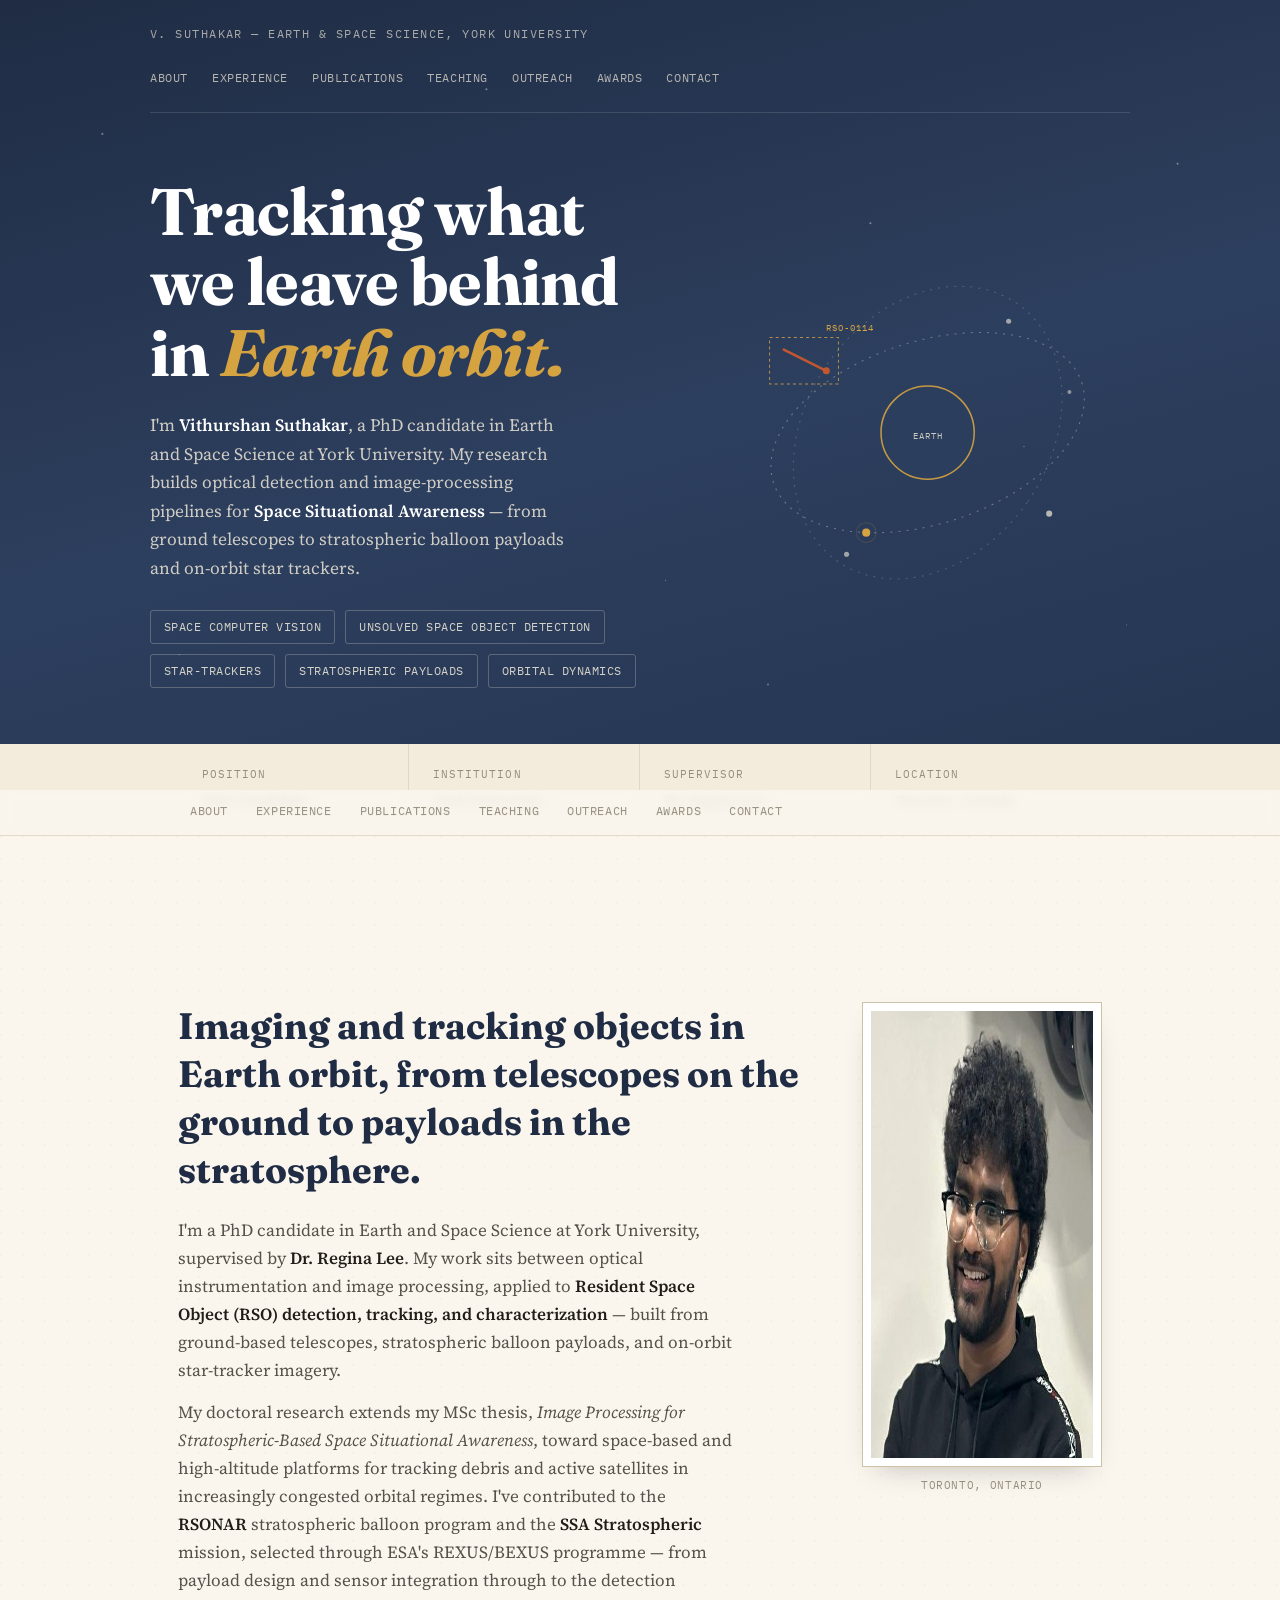
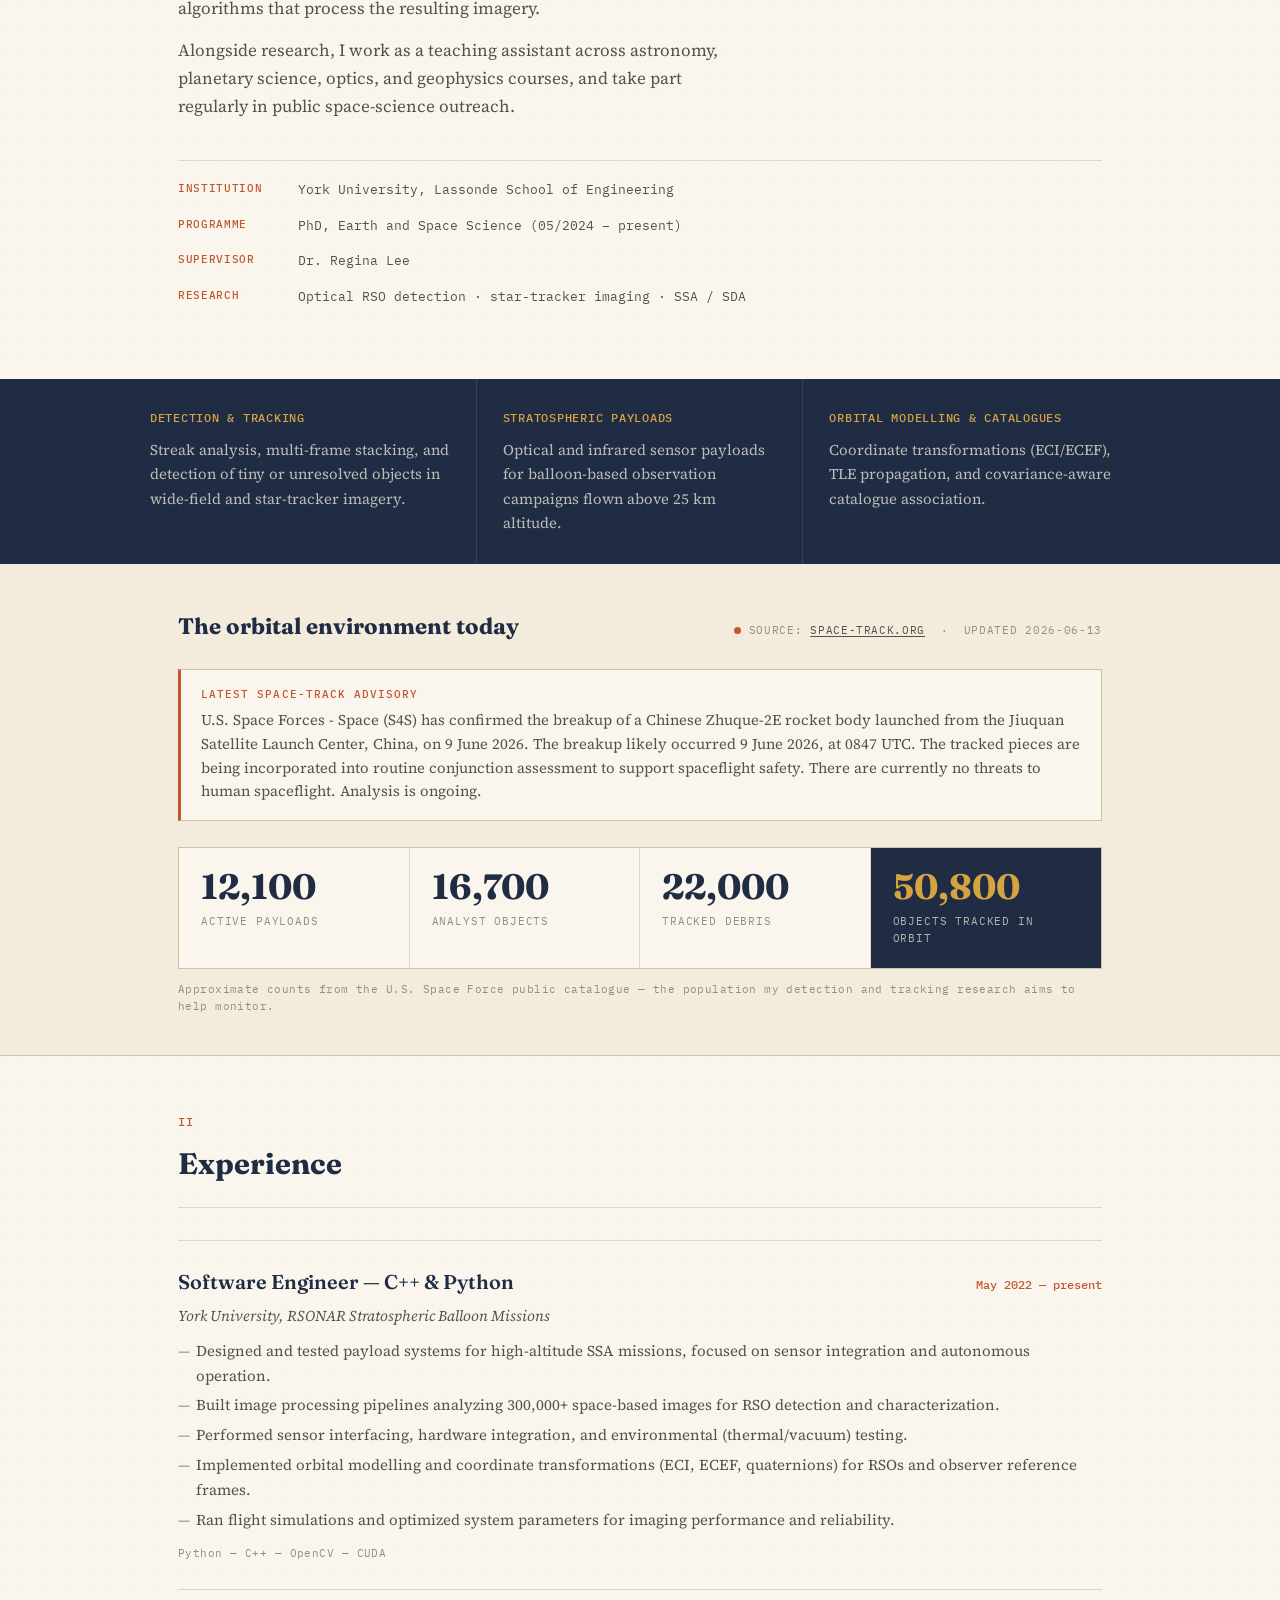
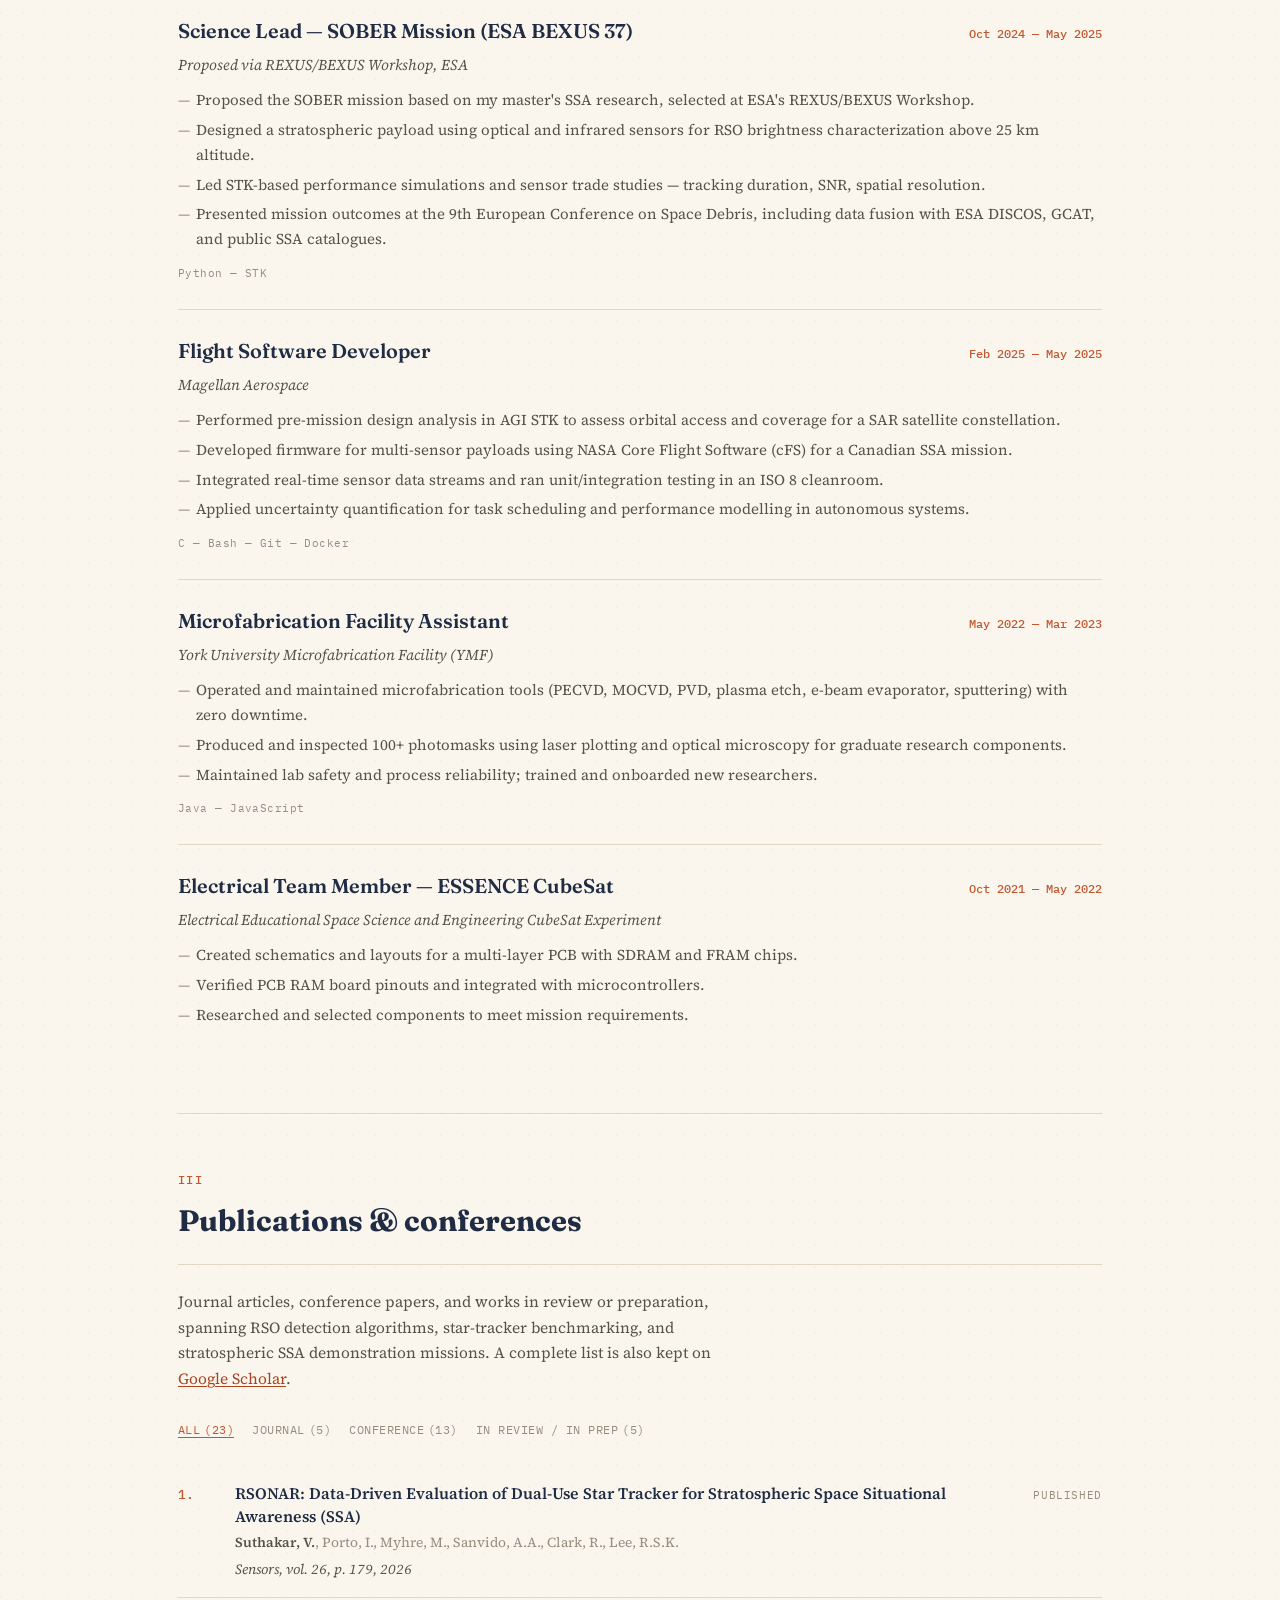
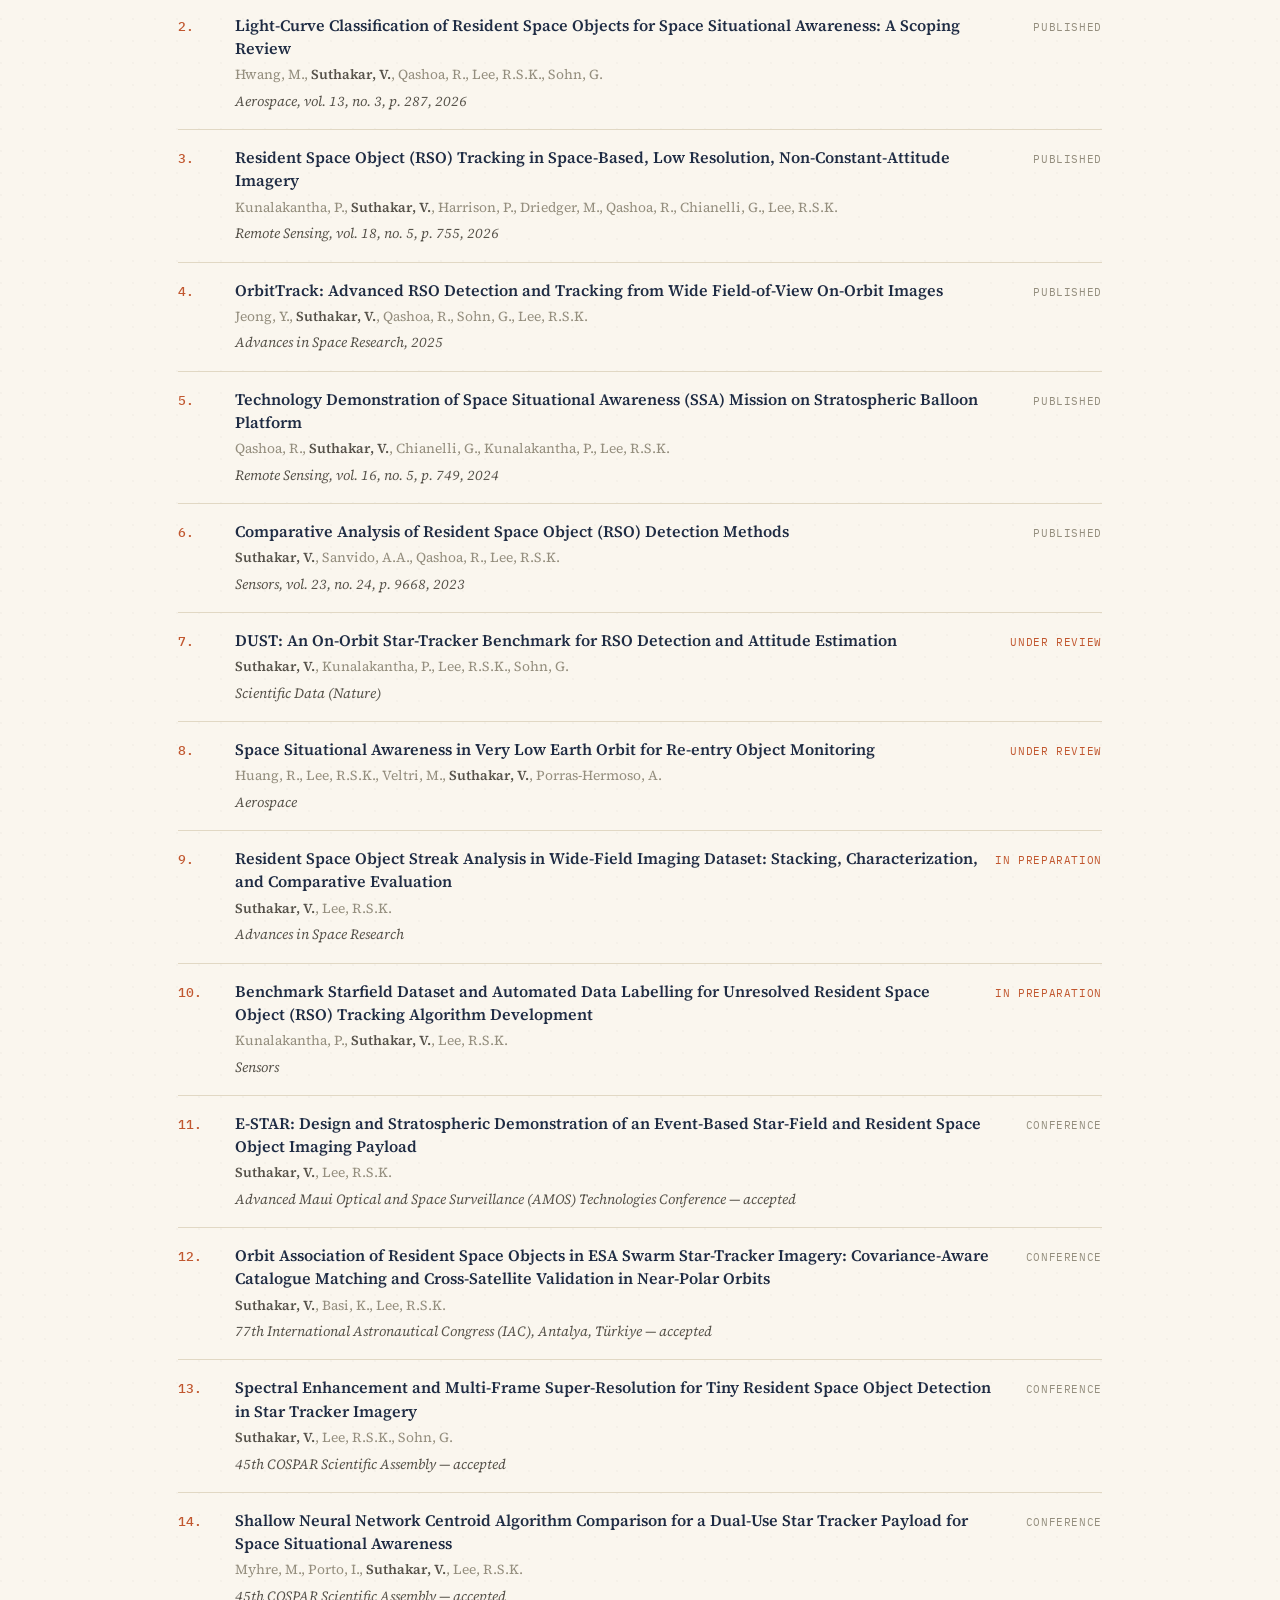
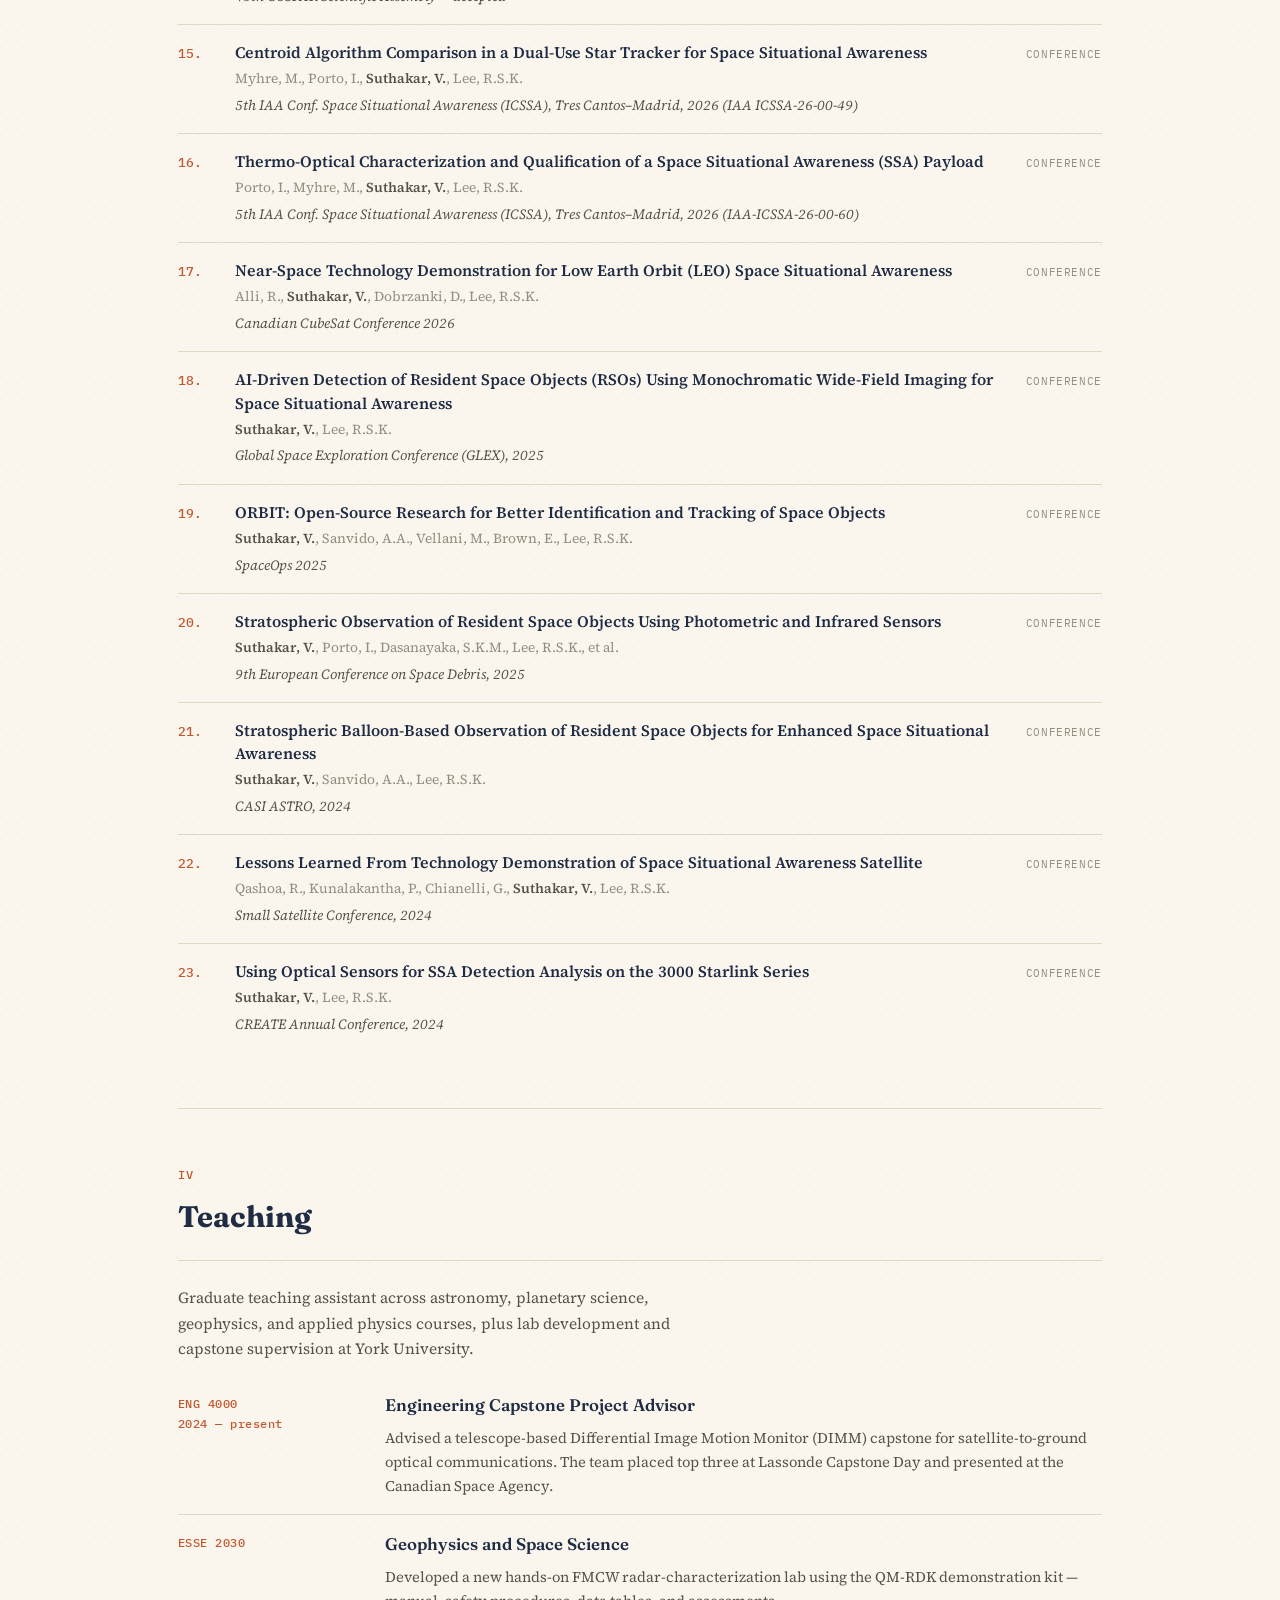
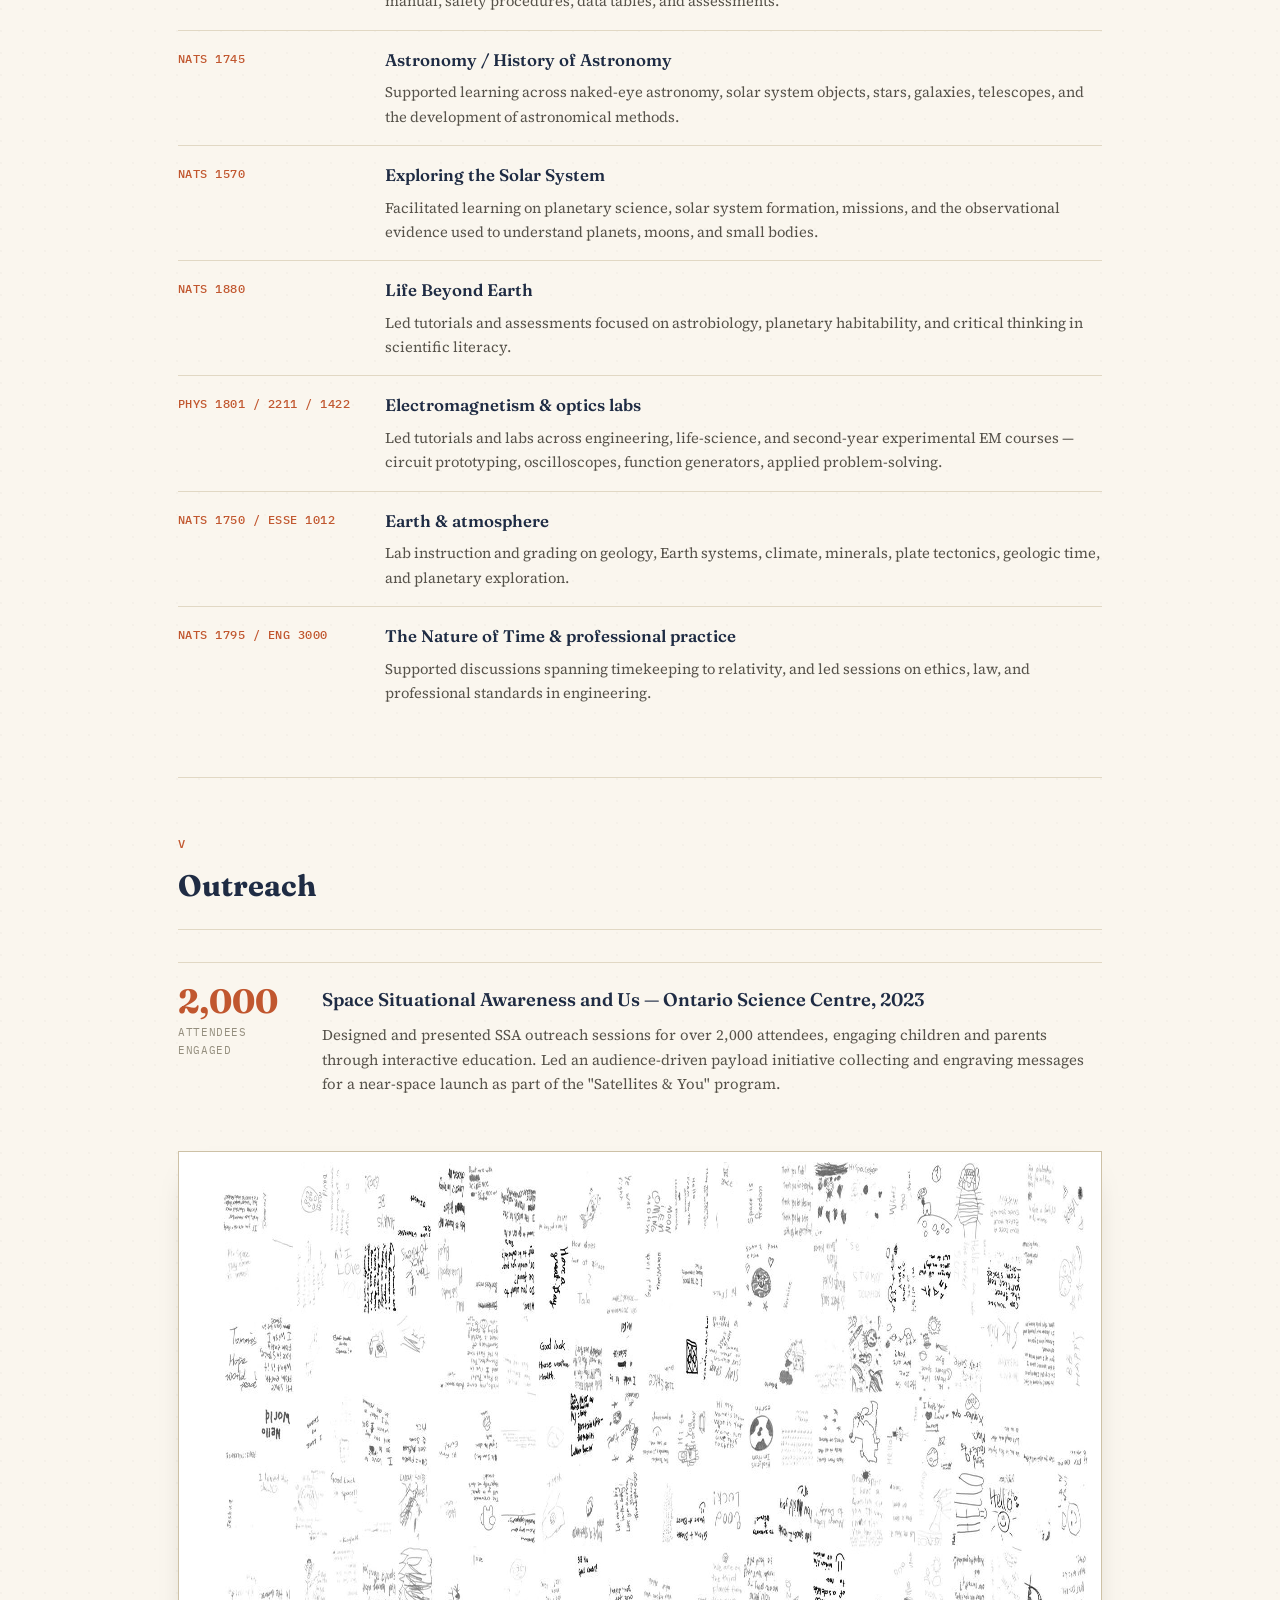
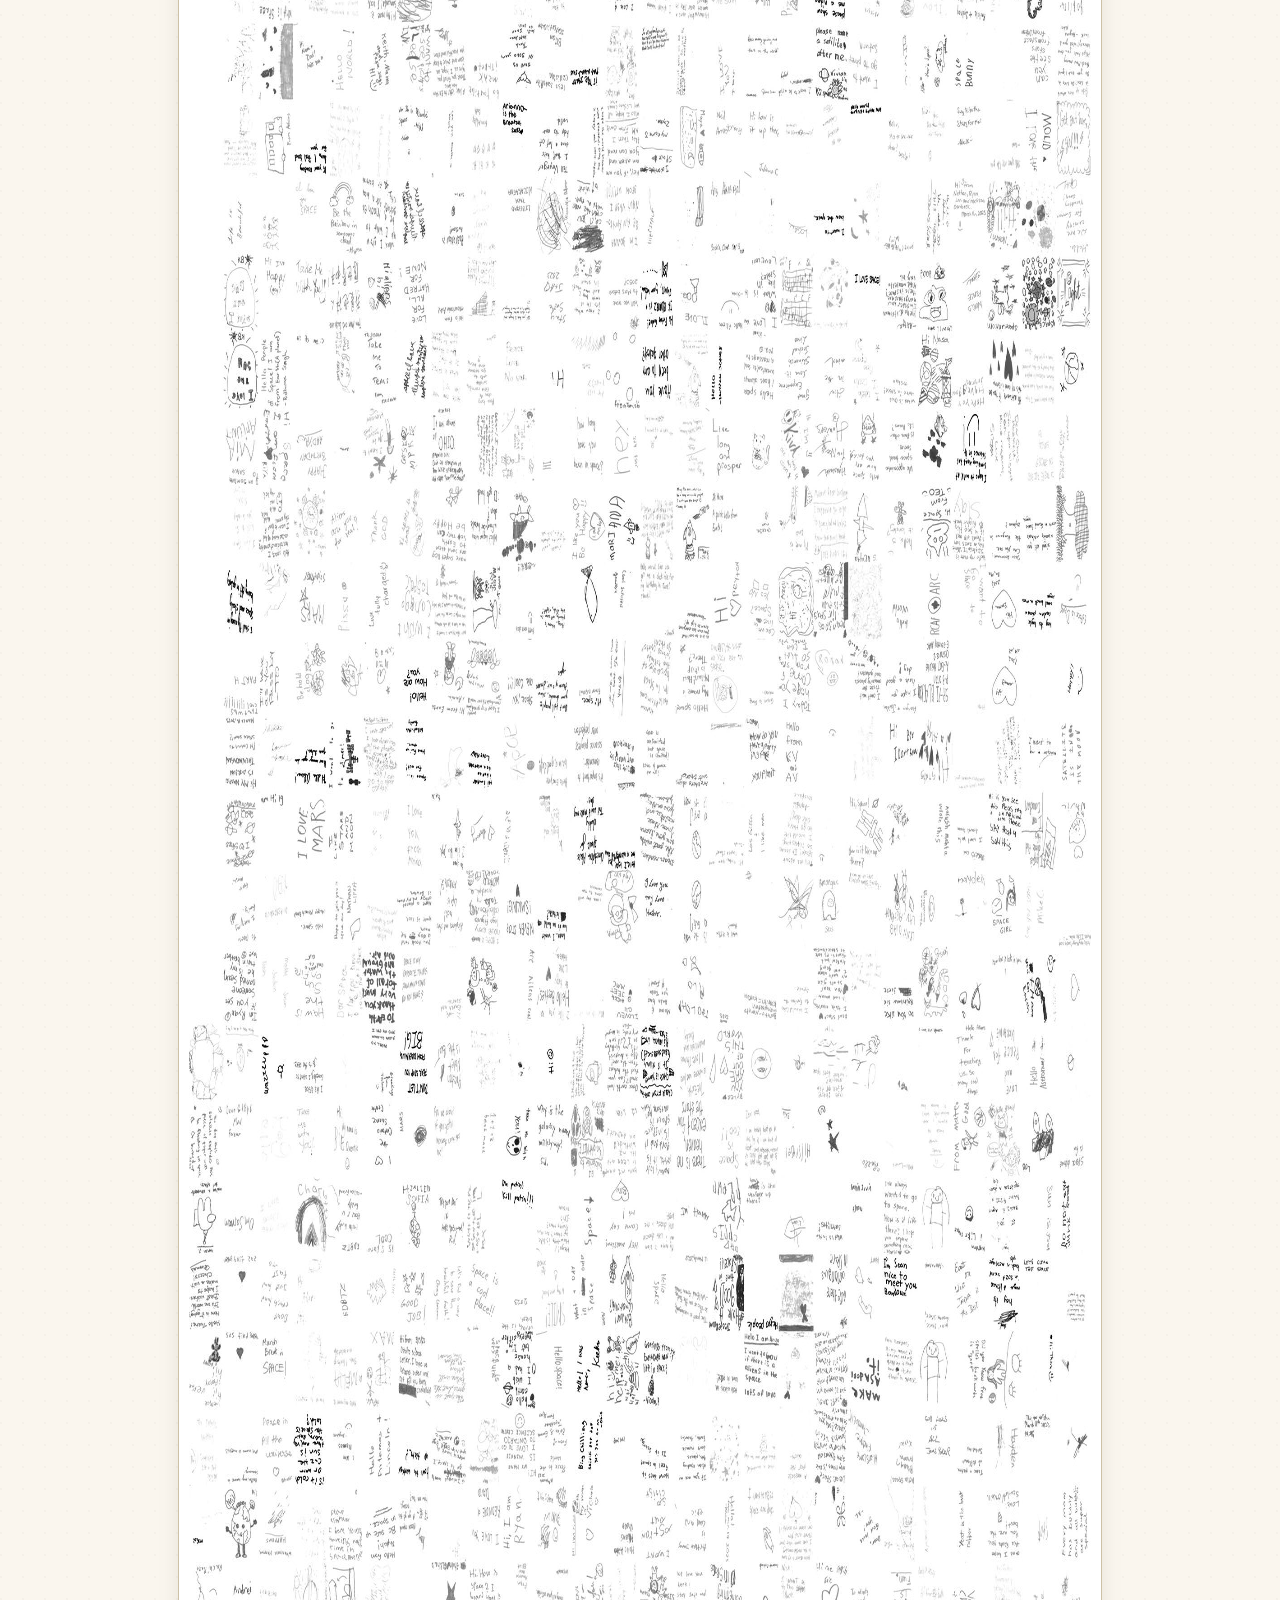
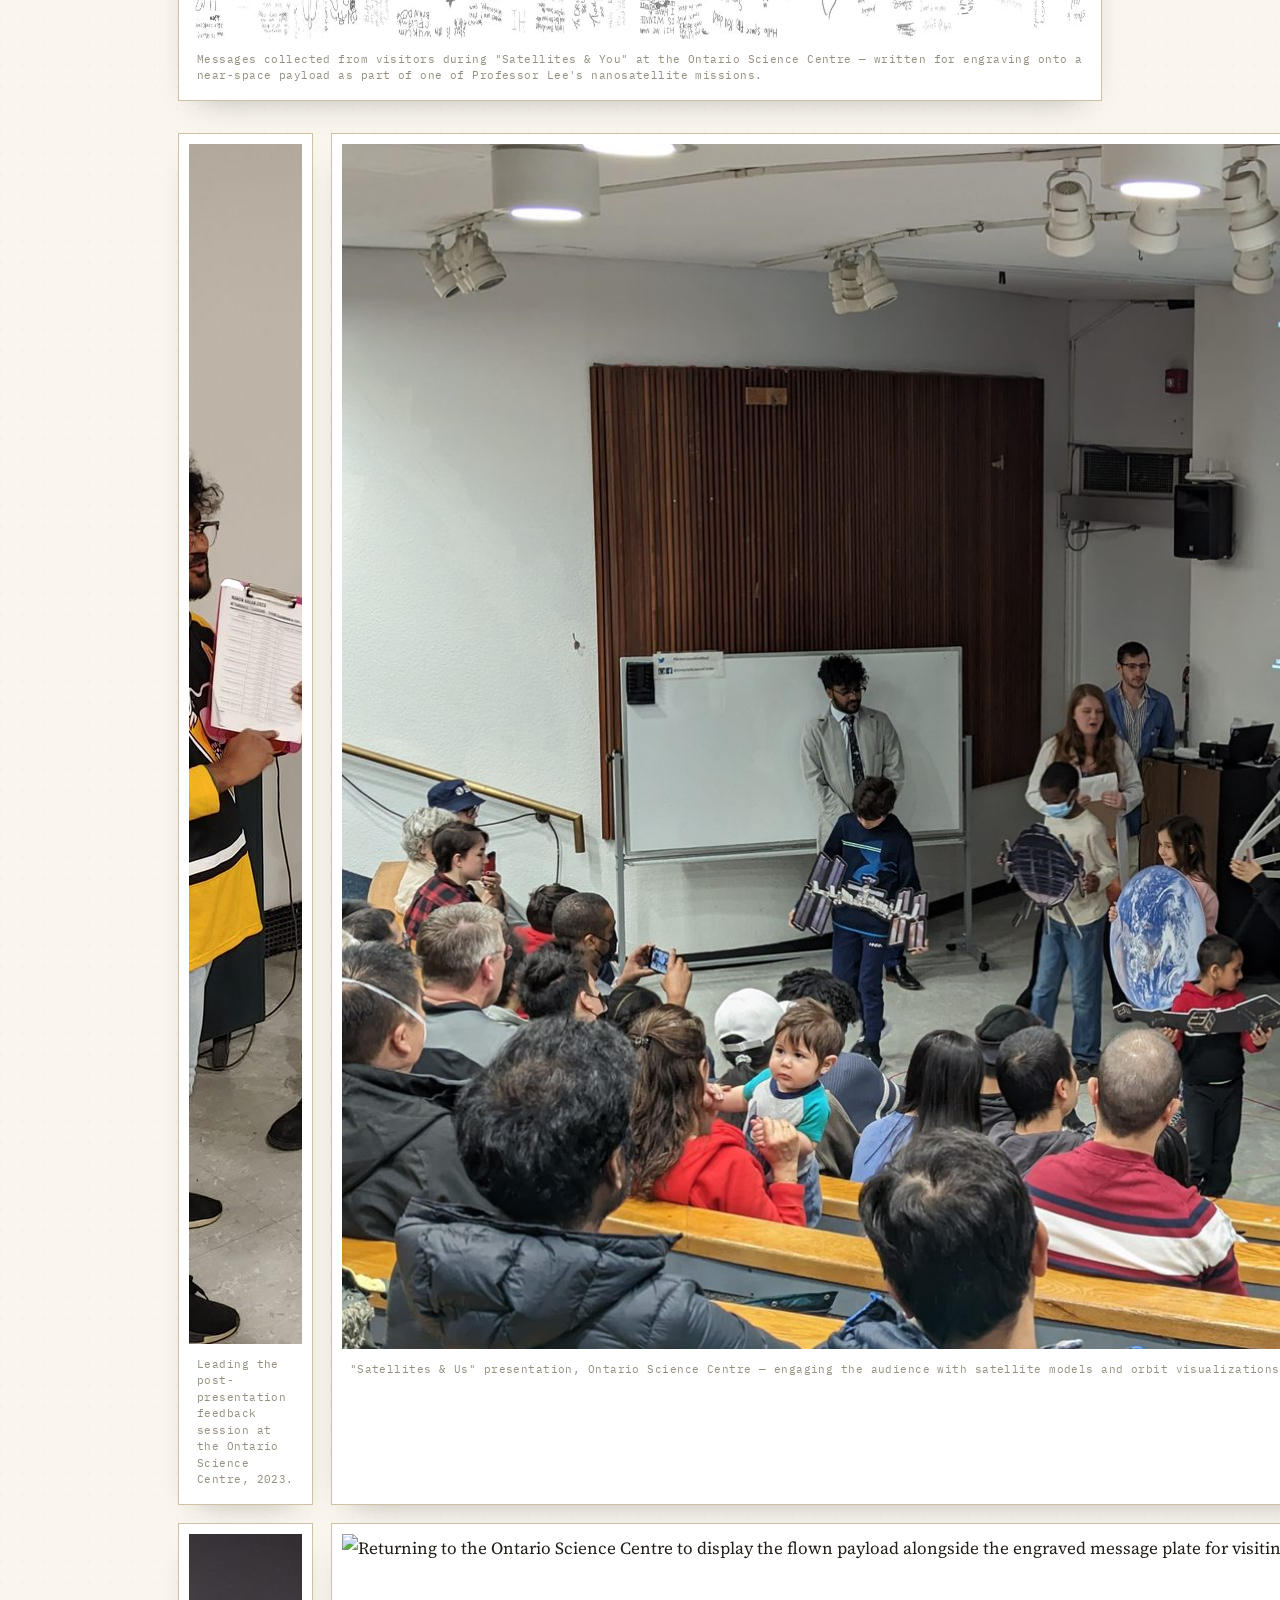
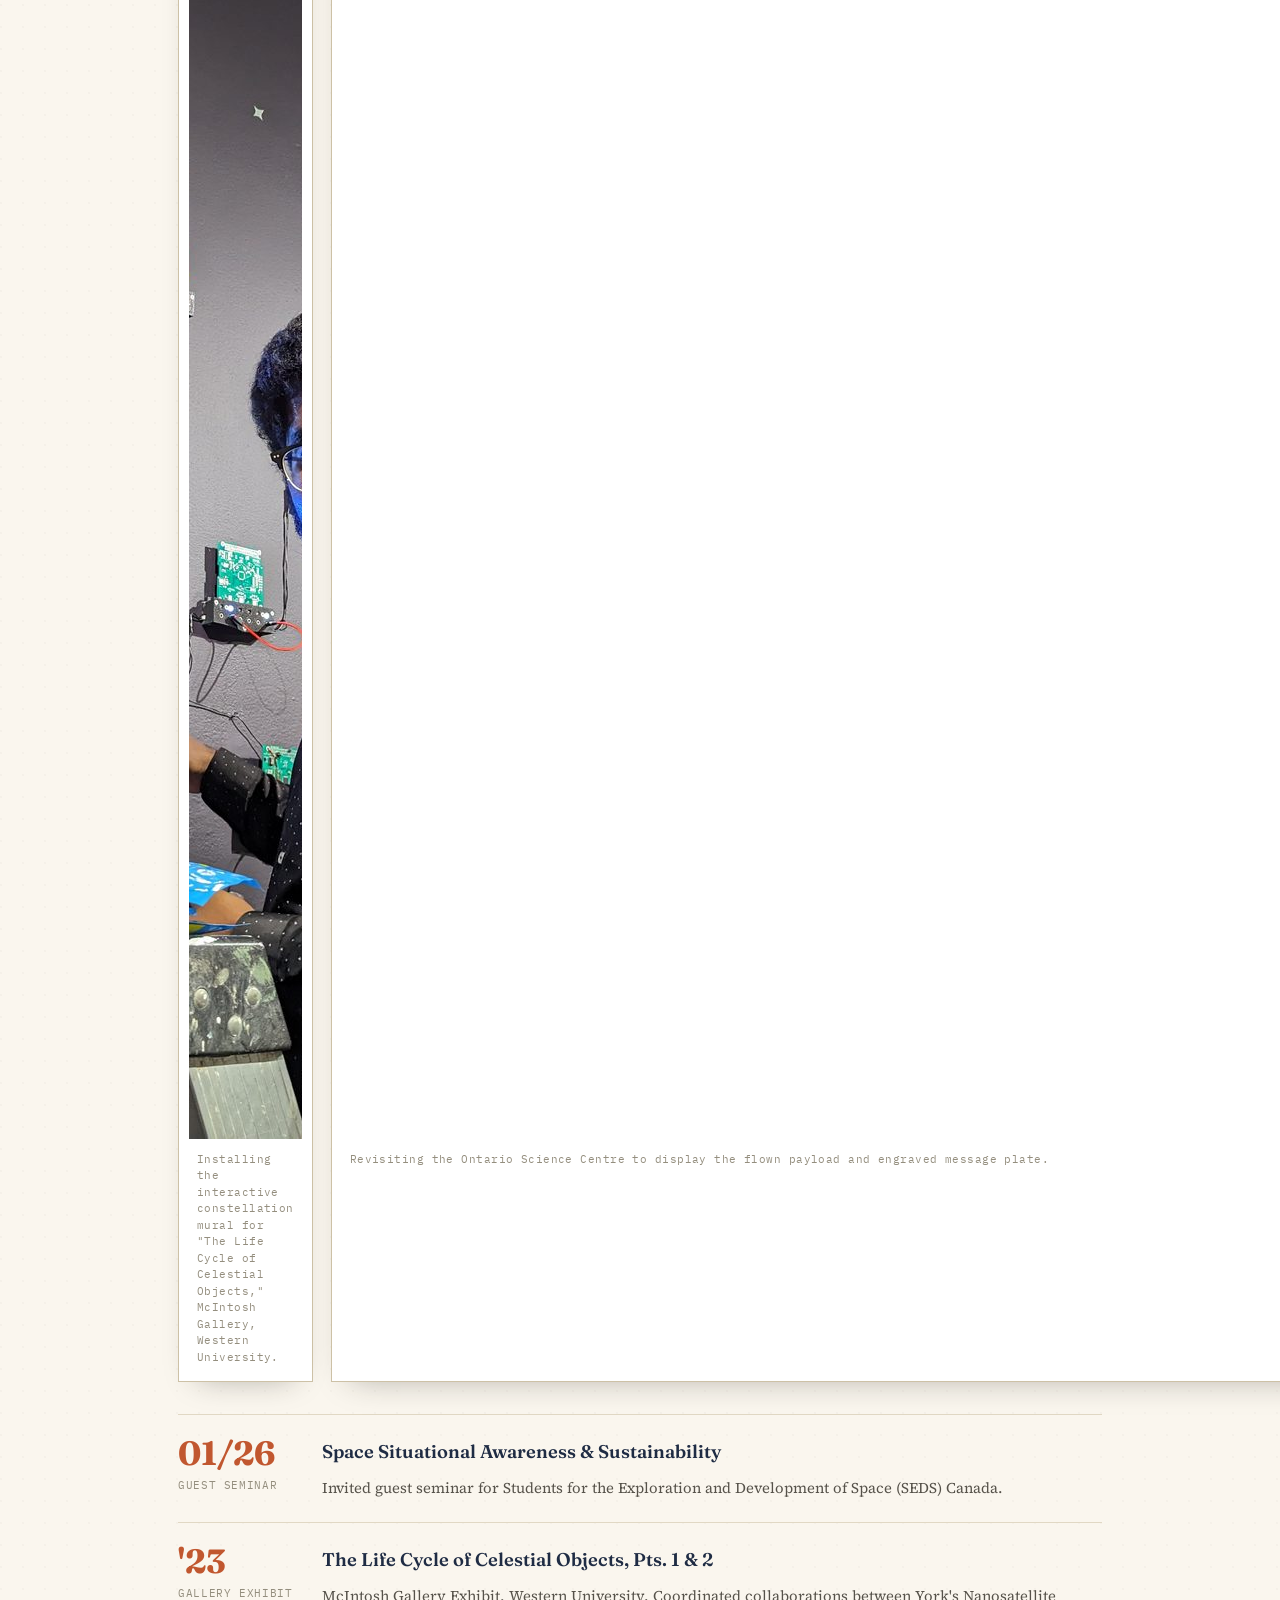
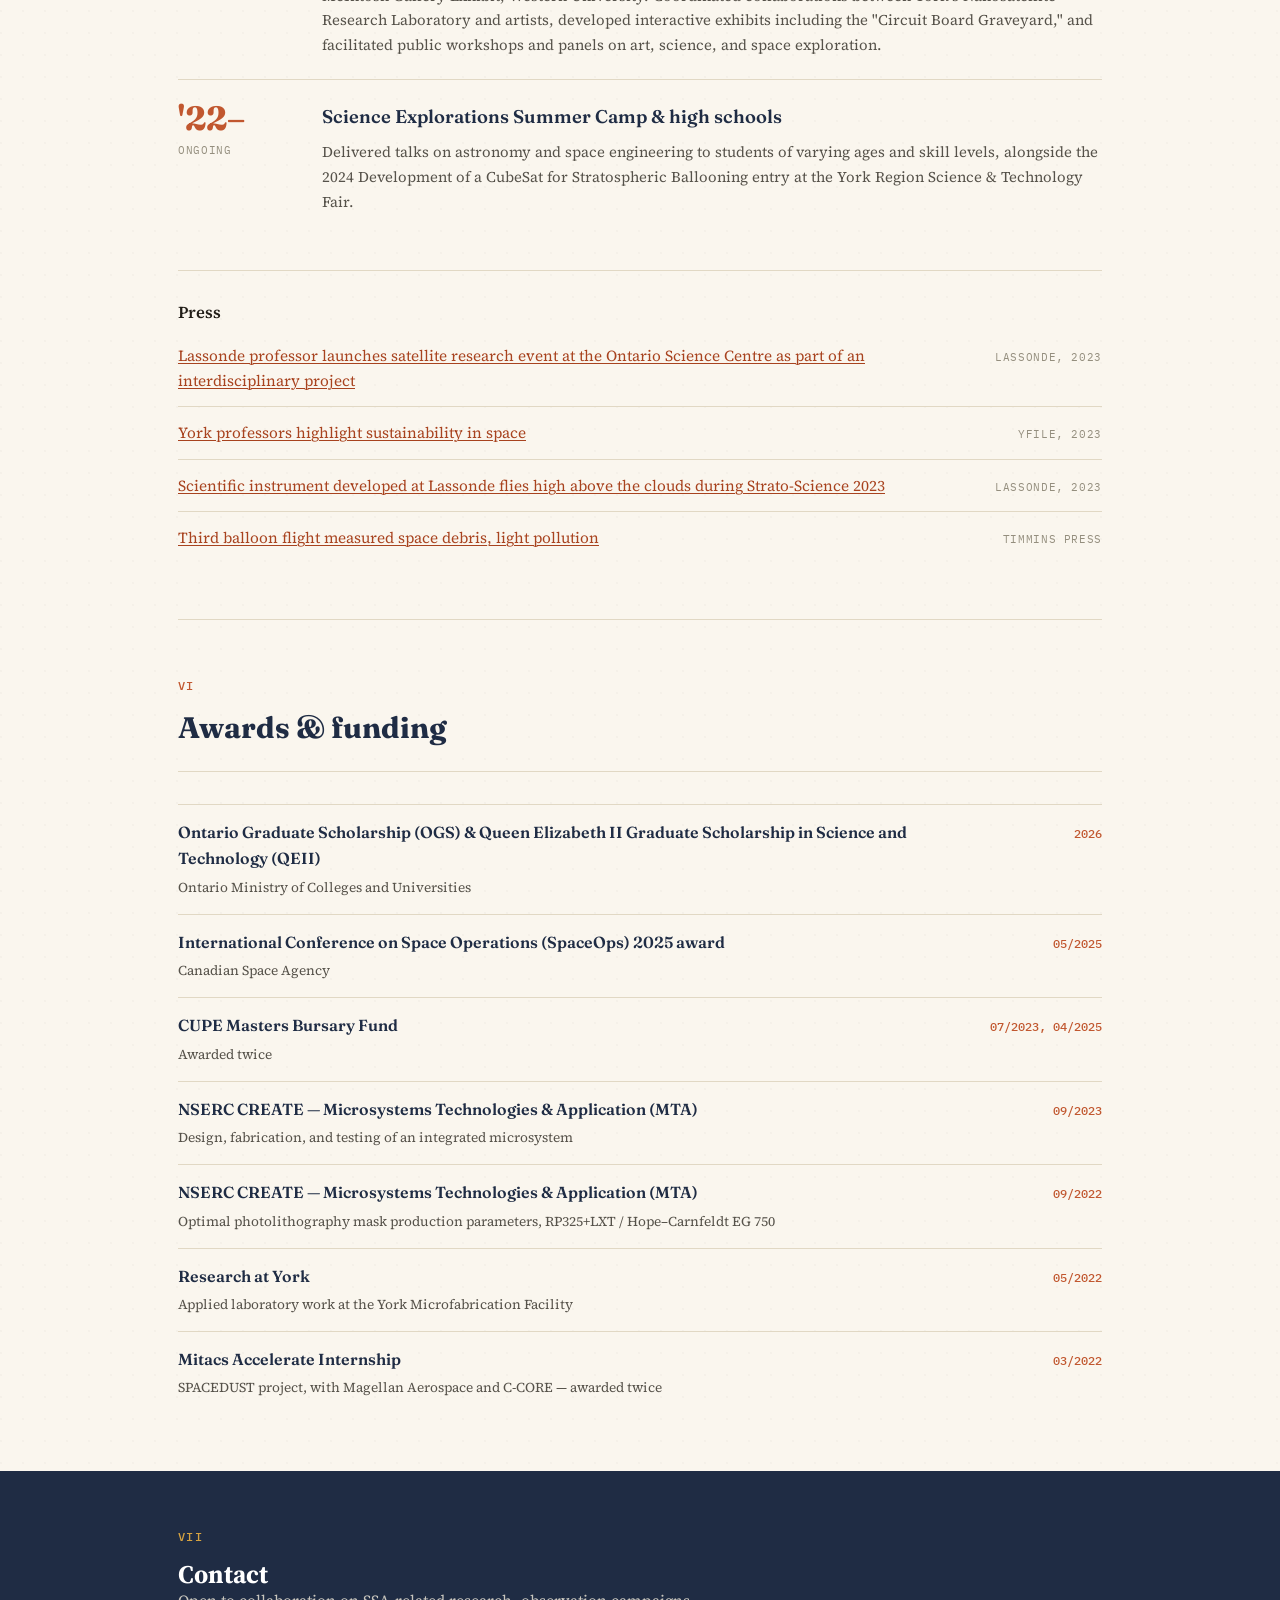
==== commit 78831ee3: "daily ssa information" ====
--- a/index.html
+++ b/index.html
@@ -5,6 +5,44 @@
 <meta name="viewport" content="width=device-width, initial-scale=1.0">
 <title>Vithurshan Suthakar</title>
 <meta name="description" content="Vithurshan Suthakar, PhD researcher in Earth and Space Science at York University. Optical detection and image processing for Space Situational Awareness.">
+<meta name="author" content="Vithurshan Suthakar">
+<meta name="theme-color" content="#1f2c44">
+<link rel="canonical" href="https://vithurshansuthakar.github.io/">
+
+<!-- Social previews -->
+<meta property="og:type" content="profile">
+<meta property="og:title" content="Vithurshan Suthakar — Space Situational Awareness Research">
+<meta property="og:description" content="PhD candidate at York University building optical detection and image-processing pipelines for Space Situational Awareness — ground telescopes, stratospheric balloons, and on-orbit star trackers.">
+<meta property="og:url" content="https://vithurshansuthakar.github.io/">
+<meta property="og:image" content="https://vithurshansuthakar.github.io/assets/satellites-and-us.jpg">
+<meta name="twitter:card" content="summary_large_image">
+<meta name="twitter:title" content="Vithurshan Suthakar — Space Situational Awareness Research">
+<meta name="twitter:description" content="Optical RSO detection, star-tracker imaging, and stratospheric SSA payloads at York University.">
+<meta name="twitter:image" content="https://vithurshansuthakar.github.io/assets/satellites-and-us.jpg">
+
+<!-- Favicon: orbit + detection streak, matching the hero illustration -->
+<link rel="icon" href="data:image/svg+xml,%3Csvg xmlns='http://www.w3.org/2000/svg' viewBox='0 0 64 64'%3E%3Crect width='64' height='64' rx='10' fill='%231f2c44'/%3E%3Ccircle cx='32' cy='34' r='9' fill='%232d3f5e' stroke='%23d6a341' stroke-width='1.4'/%3E%3Cellipse cx='32' cy='34' rx='24' ry='13' fill='none' stroke='%23f3ecdc' stroke-opacity='.45' stroke-width='1.2' stroke-dasharray='2 4' transform='rotate(-18 32 34)'/%3E%3Cline x1='12' y1='14' x2='22' y2='19' stroke='%23c1572f' stroke-width='3' stroke-linecap='round'/%3E%3Ccircle cx='23' cy='19.5' r='2' fill='%23c1572f'/%3E%3C/svg%3E">
+
+<script type="application/ld+json">
+{
+  "@context": "https://schema.org",
+  "@type": "Person",
+  "name": "Vithurshan Suthakar",
+  "url": "https://vithurshansuthakar.github.io/",
+  "jobTitle": "PhD Candidate, Earth and Space Science",
+  "affiliation": {
+    "@type": "CollegeOrUniversity",
+    "name": "York University, Lassonde School of Engineering"
+  },
+  "knowsAbout": ["Space Situational Awareness", "Resident Space Object detection", "Star trackers", "Stratospheric balloon payloads", "Orbital dynamics", "Computer vision"],
+  "email": "mailto:Vithurs@my.yorku.ca",
+  "sameAs": [
+    "https://scholar.google.ca/citations?user=628lIjAAAAAJ",
+    "https://www.linkedin.com/in/vithurshansuthakar/",
+    "https://github.com/VithurshanSuthakar"
+  ]
+}
+</script>
 
 <link rel="preconnect" href="https://fonts.googleapis.com">
 <link rel="preconnect" href="https://fonts.gstatic.com" crossorigin>
@@ -38,6 +76,20 @@
   }
 
   *{ margin:0; padding:0; box-sizing:border-box; }
+
+  html{ scroll-behavior:smooth; }
+  @media (prefers-reduced-motion: reduce){
+    html{ scroll-behavior:auto; }
+    *, *::before, *::after{ animation:none !important; transition:none !important; }
+  }
+  section[id]{ scroll-margin-top:64px; }
+
+  .skip-link{
+    position:absolute; left:-9999px; top:0; z-index:100;
+    background:var(--rust); color:#fff; padding:10px 18px;
+    font-family:var(--mono); font-size:13px; text-decoration:none;
+  }
+  .skip-link:focus{ left:0; }
 
   body{
     background-color:var(--paper);
@@ -108,6 +160,15 @@
   }
   .hero-top nav a:hover{ color:var(--gold); }
 
+  .menu-btn{
+    display:none;
+    background:none; border:1px solid rgba(243,236,220,.35);
+    color:rgba(243,236,220,.85); border-radius:3px;
+    font-family:var(--mono); font-size:11px; letter-spacing:.1em;
+    text-transform:uppercase; padding:7px 14px; cursor:pointer;
+  }
+  .menu-btn:hover{ border-color:var(--gold); color:var(--gold); }
+
   .hero-main{
     position:relative; z-index:2;
     padding:64px 0 56px;
@@ -149,7 +210,13 @@
   @media (max-width:840px){
     .hero-main{ grid-template-columns:1fr; gap:32px; }
     .hero-art{ max-width:280px; margin:0 auto; }
-    .hero-top nav{ display:none; }
+    .menu-btn{ display:inline-block; }
+    .hero-top nav{
+      display:none;
+      width:100%; flex-direction:column; gap:14px;
+      padding-top:16px; border-top:1px solid rgba(255,255,255,.12);
+    }
+    .hero-top nav.open{ display:flex; }
   }
 
   /* ---------- IDENTITY STRIP (below hero) ---------- */
@@ -470,14 +537,230 @@
     font-family:var(--mono); font-size:11px; color:var(--ink-faint);
     display:flex; justify-content:space-between; flex-wrap:wrap; gap:10px;
   }
+  footer a.top{ color:var(--ink-faint); text-decoration:none; }
+  footer a.top:hover{ color:var(--rust); }
+
+  /* ---------- ORBITAL ENVIRONMENT (Space-Track) ---------- */
+  .orbenv{
+    background:var(--cream);
+    border-bottom:1px solid var(--rule-2);
+    padding:44px 0 40px;
+  }
+  .orbenv-head{
+    display:flex; justify-content:space-between; align-items:baseline;
+    gap:16px; flex-wrap:wrap; margin-bottom:24px;
+  }
+  .orbenv-head h2{
+    font-family:var(--display); font-weight:700; font-size:1.4rem; color:var(--navy);
+  }
+  .orbenv-src{
+    font-family:var(--mono); font-size:11px; color:var(--ink-faint);
+    letter-spacing:.06em; text-transform:uppercase;
+    display:flex; align-items:center; gap:8px;
+  }
+  .orbenv-src a{ color:var(--ink-soft); }
+  .orbenv-src .dot{
+    width:7px; height:7px; border-radius:50%; background:var(--rust);
+    display:inline-block;
+  }
+  @keyframes livepulse{ 0%,100%{ opacity:1; } 50%{ opacity:.3; } }
+  .orbenv-src .dot{ animation:livepulse 2.2s ease-in-out infinite; }
+  @media (prefers-reduced-motion: reduce){ .orbenv-src .dot{ animation:none; } }
+
+  .orbenv-alert{
+    border:1px solid var(--rule-2); border-left:3px solid var(--rust);
+    background:var(--paper); padding:16px 20px; margin-bottom:26px;
+  }
+  .orbenv-alert .tag{
+    font-family:var(--mono); font-size:10.5px; color:var(--rust);
+    letter-spacing:.1em; text-transform:uppercase; font-weight:500;
+    display:block; margin-bottom:6px;
+  }
+  .orbenv-alert p{ color:var(--ink-soft); font-size:.93rem; line-height:1.6; }
+
+  .orbenv-grid{
+    display:grid; grid-template-columns:repeat(4, 1fr); gap:0;
+    border:1px solid var(--rule-2); background:var(--paper);
+  }
+  .orbenv-grid > div{
+    padding:20px 22px; border-right:1px solid var(--rule);
+  }
+  .orbenv-grid > div:last-child{ border-right:none; background:var(--navy); }
+  .orbenv-grid .num{
+    font-family:var(--display); font-size:clamp(1.6rem, 3.2vw, 2.2rem);
+    font-weight:700; color:var(--navy); line-height:1.1;
+    font-variant-numeric:tabular-nums;
+  }
+  .orbenv-grid > div:last-child .num{ color:var(--gold); }
+  .orbenv-grid .lab{
+    font-family:var(--mono); font-size:10.5px; color:var(--ink-faint);
+    letter-spacing:.08em; text-transform:uppercase; margin-top:6px;
+  }
+  .orbenv-grid > div:last-child .lab{ color:rgba(243,236,220,.7); }
+  .orbenv-note{
+    font-family:var(--mono); font-size:10.5px; color:var(--ink-faint);
+    letter-spacing:.04em; margin-top:12px;
+  }
+  @media (max-width:720px){
+    .orbenv-grid{ grid-template-columns:repeat(2, 1fr); }
+    .orbenv-grid > div{ border-bottom:1px solid var(--rule); }
+    .orbenv-grid > div:nth-child(2n){ border-right:none; }
+    .orbenv-grid > div:nth-child(n+3){ border-bottom:none; }
+  }
+  @media print{
+    .orbenv{ border-top:1px solid var(--rule); }
+    .orbenv-grid > div:last-child{ background:#fff; }
+    .orbenv-grid > div:last-child .num{ color:var(--ink); }
+    .orbenv-grid > div:last-child .lab{ color:var(--ink-faint); }
+  }
+
+  /* ---------- INTERACTIVE LAYER ---------- */
+
+  /* Scroll reveals */
+  .reveal{
+    opacity:0; transform:translateY(16px);
+    transition:opacity .6s ease, transform .6s ease;
+  }
+  .reveal.in{ opacity:1; transform:none; }
+  @media (prefers-reduced-motion: reduce){
+    .reveal{ opacity:1; transform:none; transition:none; }
+  }
+
+  /* Sticky scrollspy nav (appears after hero) */
+  .spy{
+    position:sticky; top:0; z-index:50;
+    background:rgba(250,246,238,.92);
+    backdrop-filter:blur(6px); -webkit-backdrop-filter:blur(6px);
+    border-bottom:1px solid var(--rule);
+    transform:translateY(-100%); transition:transform .3s ease;
+  }
+  .spy.show{ transform:none; }
+  .spy .wrap{
+    display:flex; gap:4px; overflow-x:auto;
+    font-family:var(--mono); font-size:11.5px; letter-spacing:.05em;
+    scrollbar-width:none;
+  }
+  .spy .wrap::-webkit-scrollbar{ display:none; }
+  .spy a{
+    color:var(--ink-faint); text-decoration:none; text-transform:uppercase;
+    padding:12px 12px; white-space:nowrap;
+    border-bottom:2px solid transparent;
+  }
+  .spy a:hover{ color:var(--ink); }
+  .spy a.current{ color:var(--rust); border-bottom-color:var(--rust); }
+  @media (prefers-reduced-motion: reduce){
+    .spy{ transition:none; }
+  }
+
+  /* Hover micro-interactions */
+  .figure{ transition:opacity .6s ease, transform .45s ease, box-shadow .25s ease; }
+  .gallery .figure:hover, .figure.zoomable:hover{
+    transform:translateY(-3px);
+    box-shadow:0 20px 40px -20px rgba(33,29,23,.5);
+  }
+  .figure.zoomable img{ cursor:zoom-in; }
+  .pub-item, .award-item, .course, .press-item{ transition:background-color .2s ease; }
+  .pub-item:hover, .award-item:hover, .course:hover, .press-item:hover{
+    background:linear-gradient(90deg, transparent, rgba(193,87,47,.045) 8%, rgba(193,87,47,.045) 92%, transparent);
+  }
+  .hero-tags span{ transition:border-color .2s ease, color .2s ease, transform .2s ease; }
+  .hero-tags span:hover{
+    border-color:var(--gold); color:var(--gold); transform:translateY(-2px);
+  }
+  .pub-filter button{ transition:color .15s ease, border-color .15s ease; }
+  .pub-filter .count{ color:var(--ink-faint); margin-left:4px; }
+  .pub-filter button.active .count{ color:var(--rust); }
+  @media (prefers-reduced-motion: reduce){
+    .figure, .hero-tags span{ transition:none; }
+    .gallery .figure:hover, .figure.zoomable:hover, .hero-tags span:hover{ transform:none; }
+  }
+
+  /* Hero ambience */
+  @keyframes twinkle{
+    0%,100%{ opacity:1; } 50%{ opacity:.45; }
+  }
+  .hero::before{ animation:twinkle 5.5s ease-in-out infinite; }
+  @keyframes streak-pulse{
+    0%,100%{ opacity:1; } 50%{ opacity:.35; }
+  }
+  .hero-art .det{ animation:streak-pulse 2.4s ease-in-out infinite; }
+  @media (prefers-reduced-motion: reduce){
+    .hero::before, .hero-art .det{ animation:none; }
+  }
+
+  /* Lightbox */
+  .lightbox{
+    position:fixed; inset:0; z-index:200;
+    background:rgba(24,29,42,.93);
+    display:none; align-items:center; justify-content:center;
+    padding:32px; cursor:zoom-out;
+  }
+  .lightbox.open{ display:flex; }
+  .lightbox figure{
+    max-width:min(1100px, 94vw); margin:0;
+    background:#fff; padding:10px; border:1px solid var(--rule-2);
+    cursor:default;
+  }
+  .lightbox img{
+    max-width:100%; max-height:78vh; width:auto; height:auto;
+    display:block; margin:0 auto;
+  }
+  .lightbox figcaption{
+    font-family:var(--mono); font-size:11.5px; color:var(--ink-soft);
+    letter-spacing:.04em; padding:12px 8px 4px; line-height:1.5; text-align:center;
+  }
+  .lightbox-close{
+    position:absolute; top:18px; right:22px;
+    background:none; border:1px solid rgba(243,236,220,.4); border-radius:3px;
+    color:var(--cream); font-family:var(--mono); font-size:11px;
+    letter-spacing:.1em; text-transform:uppercase; padding:8px 14px; cursor:pointer;
+  }
+  .lightbox-close:hover{ border-color:var(--gold); color:var(--gold); }
+
+  /* Floating back-to-top */
+  .fab-top{
+    position:fixed; right:22px; bottom:22px; z-index:60;
+    width:42px; height:42px; border-radius:3px;
+    background:var(--navy); color:var(--cream);
+    border:1px solid rgba(243,236,220,.25);
+    font-size:17px; line-height:1; cursor:pointer;
+    display:flex; align-items:center; justify-content:center;
+    opacity:0; pointer-events:none; transform:translateY(8px);
+    transition:opacity .25s ease, transform .25s ease;
+    box-shadow:0 10px 24px -12px rgba(31,44,68,.6);
+  }
+  .fab-top.show{ opacity:1; pointer-events:auto; transform:none; }
+  .fab-top:hover{ color:var(--gold); border-color:var(--gold); }
+  @media (prefers-reduced-motion: reduce){ .fab-top{ transition:none; } }
+  @media print{ .fab-top, .spy, .lightbox{ display:none !important; } }
+
+  /* ---------- PRINT (page doubles as a CV) ---------- */
+  @media print{
+    body{ background:#fff; font-size:11pt; }
+    .hero, #contact{ background:#fff !important; color:var(--ink) !important; }
+    .hero::before, .hero-art, .menu-btn, .hero-top nav, .pub-filter, footer a.top{ display:none !important; }
+    .hero-main h1, .hero-main h1 em, #contact .sec-title{ color:var(--ink) !important; }
+    .hero-main .lede, #contact .sec-intro, .contact-list a{ color:var(--ink-soft) !important; }
+    .hero-tags span{ border-color:var(--rule-2); color:var(--ink-soft); }
+    .foci{ background:#fff; border-top:1px solid var(--rule); border-bottom:1px solid var(--rule); }
+    .foci .wrap > div, .foci p{ color:var(--ink-soft) !important; }
+    .foci h3{ color:var(--rust) !important; }
+    section{ break-inside:avoid-page; }
+    .pub-item, .post, .award-item, .course{ break-inside:avoid; }
+    .figure, .gallery{ display:none; }
+    a{ color:var(--ink); text-decoration:none; }
+  }
 </style>
 </head>
 <body>
 
-<header class="hero">
+<a class="skip-link" href="#about">Skip to content</a>
+
+<header class="hero" id="top">
   <div class="wrap hero-top">
     <div class="hero-mark">V. Suthakar — Earth &amp; Space Science, York University</div>
-    <nav>
+    <button class="menu-btn" id="menu-btn" aria-expanded="false" aria-controls="site-nav">Menu</button>
+    <nav id="site-nav">
       <a href="#about">About</a>
       <a href="#experience">Experience</a>
       <a href="#publications">Publications</a>
@@ -506,22 +789,36 @@
       </div>
     </div>
     <div class="hero-art">
-      <svg viewBox="0 0 400 400" xmlns="http://www.w3.org/2000/svg" role="img" aria-label="Illustration of an elliptical orbital track around Earth with a detected object streak">
+      <svg viewBox="0 0 400 400" xmlns="http://www.w3.org/2000/svg" role="img" aria-label="Animated illustration of a satellite tracking along an elliptical orbit around Earth, with a detected object streak">
         <circle cx="200" cy="200" r="46" fill="#2d3f5e" stroke="#d6a341" stroke-width="1.5" opacity="0.9"/>
         <ellipse cx="200" cy="200" rx="160" ry="90" fill="none" stroke="rgba(243,236,220,.35)" stroke-width="1" stroke-dasharray="2 6" transform="rotate(-18 200 200)"/>
         <ellipse cx="200" cy="200" rx="120" ry="155" fill="none" stroke="rgba(243,236,220,.2)" stroke-width="1" stroke-dasharray="2 6" transform="rotate(35 200 200)"/>
+        <!-- satellite tracking along the primary orbit -->
+        <g transform="rotate(-18 200 200)">
+          <g>
+            <circle r="4" fill="#d6a341"/>
+            <circle r="8" fill="none" stroke="#d6a341" stroke-width="1" opacity="0.45">
+              <animate attributeName="r" values="6;11;6" dur="2.6s" repeatCount="indefinite"/>
+              <animate attributeName="opacity" values=".5;.08;.5" dur="2.6s" repeatCount="indefinite"/>
+            </circle>
+            <animateMotion dur="26s" repeatCount="indefinite" rotate="auto"
+              path="M 40,200 a 160,90 0 1,0 320,0 a 160,90 0 1,0 -320,0"/>
+          </g>
+        </g>
         <!-- detection streak -->
-        <line x1="58" y1="118" x2="98" y2="138" stroke="#c1572f" stroke-width="2.5" stroke-linecap="round"/>
-        <circle cx="100" cy="139" r="3.5" fill="#c1572f"/>
-        <!-- bounding box around detection -->
-        <rect x="44" y="106" width="68" height="46" fill="none" stroke="#d6a341" stroke-width="1" stroke-dasharray="3 3" opacity="0.8"/>
+        <g class="det">
+          <line x1="58" y1="118" x2="98" y2="138" stroke="#c1572f" stroke-width="2.5" stroke-linecap="round"/>
+          <circle cx="100" cy="139" r="3.5" fill="#c1572f"/>
+          <!-- bounding box around detection -->
+          <rect x="44" y="106" width="68" height="46" fill="none" stroke="#d6a341" stroke-width="1" stroke-dasharray="3 3" opacity="0.8"/>
+          <text x="100" y="100" font-family="IBM Plex Mono, monospace" font-size="9" fill="#d6a341" letter-spacing="1">RSO-0114</text>
+        </g>
         <!-- distant objects -->
         <circle cx="320" cy="280" r="3" fill="#f3ecdc" opacity="0.7"/>
         <circle cx="280" cy="90" r="2.5" fill="#f3ecdc" opacity="0.6"/>
         <circle cx="340" cy="160" r="2" fill="#f3ecdc" opacity="0.5"/>
         <circle cx="120" cy="320" r="2.5" fill="#f3ecdc" opacity="0.6"/>
         <!-- labels -->
-        <text x="100" y="100" font-family="IBM Plex Mono, monospace" font-size="9" fill="#d6a341" letter-spacing="1">RSO-0114</text>
         <text x="200" y="206" font-family="IBM Plex Mono, monospace" font-size="9" fill="#f3ecdc" text-anchor="middle" letter-spacing="1" opacity="0.8">EARTH</text>
       </svg>
     </div>
@@ -548,6 +845,18 @@
     </dl>
   </div>
 </div>
+
+<nav class="spy" id="spy" aria-label="Section navigation">
+  <div class="wrap">
+    <a href="#about">About</a>
+    <a href="#experience">Experience</a>
+    <a href="#publications">Publications</a>
+    <a href="#teaching">Teaching</a>
+    <a href="#outreach">Outreach</a>
+    <a href="#awards">Awards</a>
+    <a href="#contact">Contact</a>
+  </div>
+</nav>
 
 <main>
 <div class="wrap">
@@ -581,7 +890,7 @@
         </div>
         <div>
           <div class="portrait">
-            <img src="assets/photo.png" alt="Portrait of Vithurshan Suthakar">
+            <img decoding="async" width="499" height="447" src="assets/photo.png" alt="Portrait of Vithurshan Suthakar">
           </div>
           <div class="portrait-cap">Toronto, Ontario</div>
         </div>
@@ -614,6 +923,45 @@
       </div>
     </div>
   </div>
+
+  <!-- ORBITAL ENVIRONMENT (data: Space-Track.org, refreshed by GitHub Action) -->
+  <div class="orbenv" id="orbenv">
+    <div class="wrap">
+      <div class="orbenv-head">
+        <h2>The orbital environment today</h2>
+        <span class="orbenv-src"><span class="dot" aria-hidden="true"></span>
+          Source: <a href="https://www.space-track.org" target="_blank" rel="noopener">Space-Track.org</a>
+          &nbsp;·&nbsp; updated <span id="st-date">2026-06-13</span>
+        </span>
+      </div>
+
+      <div class="orbenv-alert" id="st-alert">
+        <span class="tag">Latest Space-Track advisory</span>
+        <p id="st-alert-text">U.S. Space Forces – Space (S4S) has confirmed the breakup of a Chinese Zhuque-2E rocket body launched from the Jiuquan Satellite Launch Center, China, on 9 June 2026, likely at 0847 UTC. Tracked pieces are being incorporated into routine conjunction assessment to support spaceflight safety; there are currently no threats to human spaceflight and analysis is ongoing.</p>
+      </div>
+
+      <div class="orbenv-grid">
+        <div>
+          <div class="num st-num" data-key="active_payloads">12,100</div>
+          <div class="lab">Active payloads</div>
+        </div>
+        <div>
+          <div class="num st-num" data-key="analyst_objects">16,700</div>
+          <div class="lab">Analyst objects</div>
+        </div>
+        <div>
+          <div class="num st-num" data-key="debris">22,000</div>
+          <div class="lab">Tracked debris</div>
+        </div>
+        <div>
+          <div class="num st-num" data-key="total">50,800</div>
+          <div class="lab">Objects tracked in orbit</div>
+        </div>
+      </div>
+      <p class="orbenv-note">Approximate counts from the U.S. Space Force public catalogue — the population my detection and tracking research aims to help monitor.</p>
+    </div>
+  </div>
+
   <div class="wrap">
 
 
@@ -1035,7 +1383,7 @@
     </div>
 
     <figure class="figure">
-      <img src="assets/signatures.jpg" alt="A dense grid of handwritten notes, drawings, and signatures submitted by Ontario Science Centre visitors for a near-space payload">
+      <img loading="lazy" decoding="async" width="2000" height="2077" src="assets/signatures.jpg" alt="A dense grid of handwritten notes, drawings, and signatures submitted by Ontario Science Centre visitors for a near-space payload">
       <figcaption>
         Messages collected from visitors during "Satellites &amp; You" at the Ontario Science Centre —
         written for engraving onto a near-space payload as part of one of Professor Lee's nanosatellite missions.
@@ -1044,23 +1392,23 @@
 
     <div class="gallery">
       <figure class="figure">
-        <img src="assets/feedback-session.jpg" alt="Leading a feedback session with attendees after the theatre-level Satellites and You presentation">
+        <img loading="lazy" decoding="async" width="1600" height="1200" src="assets/feedback-session.jpg" alt="Leading a feedback session with attendees after the theatre-level Satellites and You presentation">
         <figcaption>Leading the post-presentation feedback session at the Ontario Science Centre, 2023.</figcaption>
       </figure>
       <figure class="figure">
-        <img src="assets/satellites-and-us.jpg" alt="Audience members holding satellite models on stage during the Satellites and Us presentation, with an orbit visualization projected behind">
+        <img loading="lazy" decoding="async" width="1600" height="1205" src="assets/satellites-and-us.jpg" alt="Audience members holding satellite models on stage during the Satellites and Us presentation, with an orbit visualization projected behind">
         <figcaption>"Satellites &amp; Us" presentation, Ontario Science Centre — engaging the audience with satellite models and orbit visualizations.</figcaption>
       </figure>
       <figure class="figure">
-        <img src="assets/timmins-campers.webp" alt="Presenting the NIMBUS-3 stratospheric balloon payload and debris-tracking experiment to summer campers at the Canadian Space Agency base in Timmins">
+        <img loading="lazy" decoding="async" width="564" height="423" src="assets/timmins-campers.webp" alt="Presenting the NIMBUS-3 stratospheric balloon payload and debris-tracking experiment to summer campers at the Canadian Space Agency base in Timmins">
         <figcaption>Explaining the NIMBUS-3 debris-tracking payload to Science Timmins summer campers at the CSA base, Timmins.</figcaption>
       </figure>
       <figure class="figure">
-        <img src="assets/mcintosh-mural.jpg" alt="Installing an interactive constellation mural with embedded circuit boards for the McIntosh Gallery exhibit at Western University">
+        <img loading="lazy" decoding="async" width="1600" height="1205" src="assets/mcintosh-mural.jpg" alt="Installing an interactive constellation mural with embedded circuit boards for the McIntosh Gallery exhibit at Western University">
         <figcaption>Installing the interactive constellation mural for "The Life Cycle of Celestial Objects," McIntosh Gallery, Western University.</figcaption>
       </figure>
       <figure class="figure">
-        <img src="assets/science-centre-revisit.jpg" alt="Returning to the Ontario Science Centre to display the flown payload alongside the engraved message plate for visiting children">
+        <img loading="lazy" decoding="async" width="1600" height="1205" src="assets/science-centre-revisit.jpg" alt="Returning to the Ontario Science Centre to display the flown payload alongside the engraved message plate for visiting children">
         <figcaption>Revisiting the Ontario Science Centre to display the flown payload and engraved message plate.</figcaption>
       </figure>
     </div>
@@ -1198,22 +1546,226 @@
 <footer class="wrap">
   <span>Vithurshan Suthakar — Earth &amp; Space Science, York University</span>
   <span>Toronto, Canada</span>
+  <a class="top" href="#top">Back to top ↑</a>
 </footer>
+
+<div class="lightbox" id="lightbox" role="dialog" aria-modal="true" aria-label="Enlarged photo">
+  <button class="lightbox-close" id="lightbox-close">Close ✕</button>
+  <figure>
+    <img id="lightbox-img" src="" alt="">
+    <figcaption id="lightbox-cap"></figcaption>
+  </figure>
+</div>
+
+<button class="fab-top" id="fab-top" aria-label="Back to top">↑</button>
 
 <script>
   (function(){
+    const reduceMotion = window.matchMedia('(prefers-reduced-motion: reduce)').matches;
+
+    /* ---- Publication filter (with live counts) ---- */
     const buttons = document.querySelectorAll('.pub-filter button');
     const items = document.querySelectorAll('.pub-item');
     buttons.forEach(btn=>{
+      const f = btn.dataset.filter;
+      const n = (f==='all') ? items.length
+        : document.querySelectorAll('.pub-item[data-type="'+f+'"]').length;
+      const c = document.createElement('span');
+      c.className = 'count'; c.textContent = '('+n+')';
+      btn.appendChild(c);
+      btn.setAttribute('aria-pressed', btn.classList.contains('active'));
       btn.addEventListener('click', ()=>{
-        buttons.forEach(b=>b.classList.remove('active'));
+        buttons.forEach(b=>{ b.classList.remove('active'); b.setAttribute('aria-pressed','false'); });
         btn.classList.add('active');
-        const f = btn.dataset.filter;
+        btn.setAttribute('aria-pressed','true');
         items.forEach(item=>{
           item.style.display = (f==='all' || item.dataset.type===f) ? '' : 'none';
         });
       });
     });
+
+    /* ---- Mobile menu ---- */
+    const menuBtn = document.getElementById('menu-btn');
+    const nav = document.getElementById('site-nav');
+    if(menuBtn && nav){
+      menuBtn.addEventListener('click', ()=>{
+        const open = nav.classList.toggle('open');
+        menuBtn.setAttribute('aria-expanded', open);
+        menuBtn.textContent = open ? 'Close' : 'Menu';
+      });
+      nav.querySelectorAll('a').forEach(a=>{
+        a.addEventListener('click', ()=>{
+          nav.classList.remove('open');
+          menuBtn.setAttribute('aria-expanded','false');
+          menuBtn.textContent = 'Menu';
+        });
+      });
+    }
+
+    /* ---- Scroll reveals ---- */
+    const revealTargets = document.querySelectorAll(
+      'section .post, section .pub-item, section .course, section .feature-block, ' +
+      'section .award-item, section .press-item, .figure, .foci .wrap > div'
+    );
+    revealTargets.forEach(el=>el.classList.add('reveal'));
+    if('IntersectionObserver' in window && !reduceMotion){
+      const io = new IntersectionObserver((entries)=>{
+        entries.forEach(e=>{
+          if(e.isIntersecting){ e.target.classList.add('in'); io.unobserve(e.target); }
+        });
+      }, { rootMargin:'0px 0px -8% 0px', threshold:0.05 });
+      revealTargets.forEach(el=>io.observe(el));
+    } else {
+      revealTargets.forEach(el=>el.classList.add('in'));
+    }
+
+    /* ---- Sticky scrollspy nav ---- */
+    const spy = document.getElementById('spy');
+    const spyLinks = spy ? Array.from(spy.querySelectorAll('a')) : [];
+    const sections = spyLinks
+      .map(a=>document.querySelector(a.getAttribute('href')))
+      .filter(Boolean);
+    const hero = document.querySelector('.hero');
+
+    function setCurrent(){
+      const y = window.scrollY;
+      if(spy && hero){ spy.classList.toggle('show', y > hero.offsetHeight); }
+      let active = null;
+      sections.forEach(sec=>{
+        if(sec.getBoundingClientRect().top <= 110) active = sec.id;
+      });
+      spyLinks.forEach(a=>{
+        a.classList.toggle('current', a.getAttribute('href') === '#'+active);
+      });
+      const fab = document.getElementById('fab-top');
+      if(fab) fab.classList.toggle('show', y > 900);
+    }
+    window.addEventListener('scroll', setCurrent, { passive:true });
+    setCurrent();
+
+    const fab = document.getElementById('fab-top');
+    if(fab) fab.addEventListener('click', ()=>{
+      window.scrollTo({ top:0, behavior: reduceMotion ? 'auto' : 'smooth' });
+    });
+
+    /* ---- Stat counter (numeric stats only) ---- */
+    const stats = document.querySelectorAll('.feature-block .stat');
+    stats.forEach(el=>{
+      const raw = el.textContent.trim();
+      const m = raw.match(/^([\d,]+)(\+?)$/);
+      if(!m || reduceMotion) return;
+      const target = parseInt(m[1].replace(/,/g,''),10);
+      const suffix = m[2];
+      const io = new IntersectionObserver((entries)=>{
+        entries.forEach(e=>{
+          if(!e.isIntersecting) return;
+          io.disconnect();
+          const t0 = performance.now(), dur = 1400;
+          (function tick(t){
+            const p = Math.min((t - t0)/dur, 1);
+            const eased = 1 - Math.pow(1-p, 3);
+            el.textContent = Math.round(target*eased).toLocaleString('en-CA') + (p===1 ? suffix : '');
+            if(p < 1) requestAnimationFrame(tick);
+          })(t0);
+        });
+      }, { threshold:0.4 });
+      io.observe(el);
+    });
+
+    /* ---- Lightbox for photos ---- */
+    const lb = document.getElementById('lightbox');
+    const lbImg = document.getElementById('lightbox-img');
+    const lbCap = document.getElementById('lightbox-cap');
+    const lbClose = document.getElementById('lightbox-close');
+    let lastFocus = null;
+
+    document.querySelectorAll('.figure').forEach(fig=>{
+      const img = fig.querySelector('img');
+      if(!img) return;
+      fig.classList.add('zoomable');
+      img.setAttribute('tabindex','0');
+      img.setAttribute('role','button');
+      img.setAttribute('aria-label','Enlarge photo');
+      const open = ()=>{
+        lastFocus = document.activeElement;
+        lbImg.src = img.src;
+        lbImg.alt = img.alt;
+        const cap = fig.querySelector('figcaption');
+        lbCap.textContent = cap ? cap.textContent.trim() : '';
+        lb.classList.add('open');
+        document.body.style.overflow = 'hidden';
+        lbClose.focus();
+      };
+      img.addEventListener('click', open);
+      img.addEventListener('keydown', e=>{
+        if(e.key==='Enter' || e.key===' '){ e.preventDefault(); open(); }
+      });
+    });
+    function closeLb(){
+      lb.classList.remove('open');
+      lbImg.src = '';
+      document.body.style.overflow = '';
+      if(lastFocus) lastFocus.focus();
+    }
+    if(lb){
+      lbClose.addEventListener('click', closeLb);
+      lb.addEventListener('click', e=>{ if(e.target === lb) closeLb(); });
+      document.addEventListener('keydown', e=>{
+        if(e.key==='Escape' && lb.classList.contains('open')) closeLb();
+      });
+    }
+
+    /* ---- Space-Track scoreboard (data/spacetrack.json, refreshed by GitHub Action) ---- */
+    function animateNum(el, target){
+      if(reduceMotion || !('IntersectionObserver' in window)){
+        el.textContent = target.toLocaleString('en-CA'); return;
+      }
+      const io = new IntersectionObserver((entries)=>{
+        entries.forEach(e=>{
+          if(!e.isIntersecting) return;
+          io.disconnect();
+          const t0 = performance.now(), dur = 1200;
+          (function tick(t){
+            const p = Math.min((t - t0)/dur, 1);
+            const eased = 1 - Math.pow(1-p, 3);
+            el.textContent = Math.round(target*eased).toLocaleString('en-CA');
+            if(p < 1) requestAnimationFrame(tick);
+          })(t0);
+        });
+      }, { threshold:0.4 });
+      io.observe(el);
+    }
+
+    const stNums = document.querySelectorAll('.st-num');
+    // Animate the baked-in fallback values regardless
+    stNums.forEach(el=>{
+      const v = parseInt(el.textContent.replace(/[^\d]/g,''),10);
+      if(!isNaN(v)) animateNum(el, v);
+    });
+    // Then try to refresh from the JSON the Action keeps current
+    fetch('data/spacetrack.json', { cache:'no-store' })
+      .then(r=>{ if(!r.ok) throw 0; return r.json(); })
+      .then(d=>{
+        if(d.updated){ const el=document.getElementById('st-date'); if(el) el.textContent=d.updated; }
+        if(d.alert){
+          const t=document.getElementById('st-alert-text'); if(t) t.textContent=d.alert;
+        } else {
+          const a=document.getElementById('st-alert'); if(a) a.style.display='none';
+        }
+        if(d.scoreboard){
+          stNums.forEach(el=>{
+            const v = d.scoreboard[el.dataset.key];
+            if(typeof v === 'number') el.textContent = v.toLocaleString('en-CA');
+          });
+        }
+      })
+      .catch(()=>{ /* keep baked-in values (e.g. local preview) */ });
+
+    /* ---- Pause SVG orbit animation if reduced motion ---- */
+    if(reduceMotion){
+      const svg = document.querySelector('.hero-art svg');
+      if(svg && svg.pauseAnimations) svg.pauseAnimations();
+    }
   })();
 </script>
 
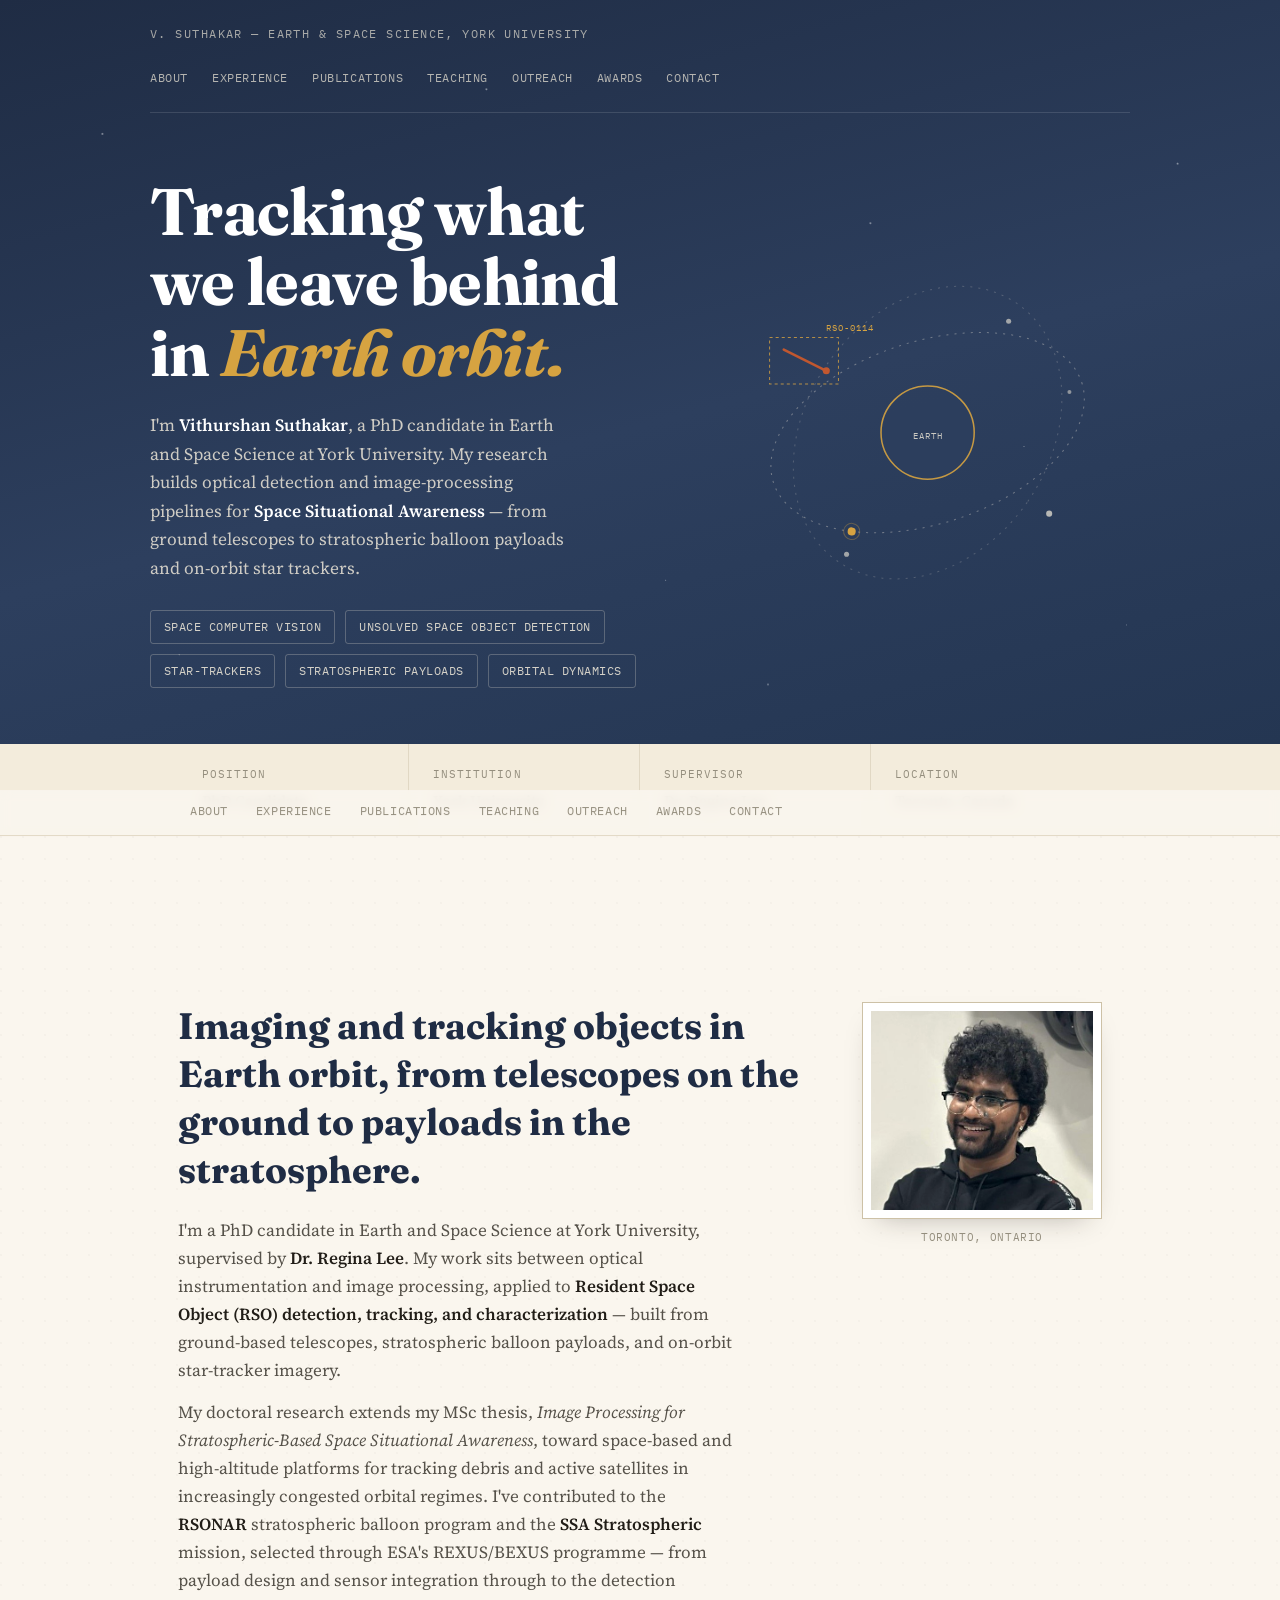
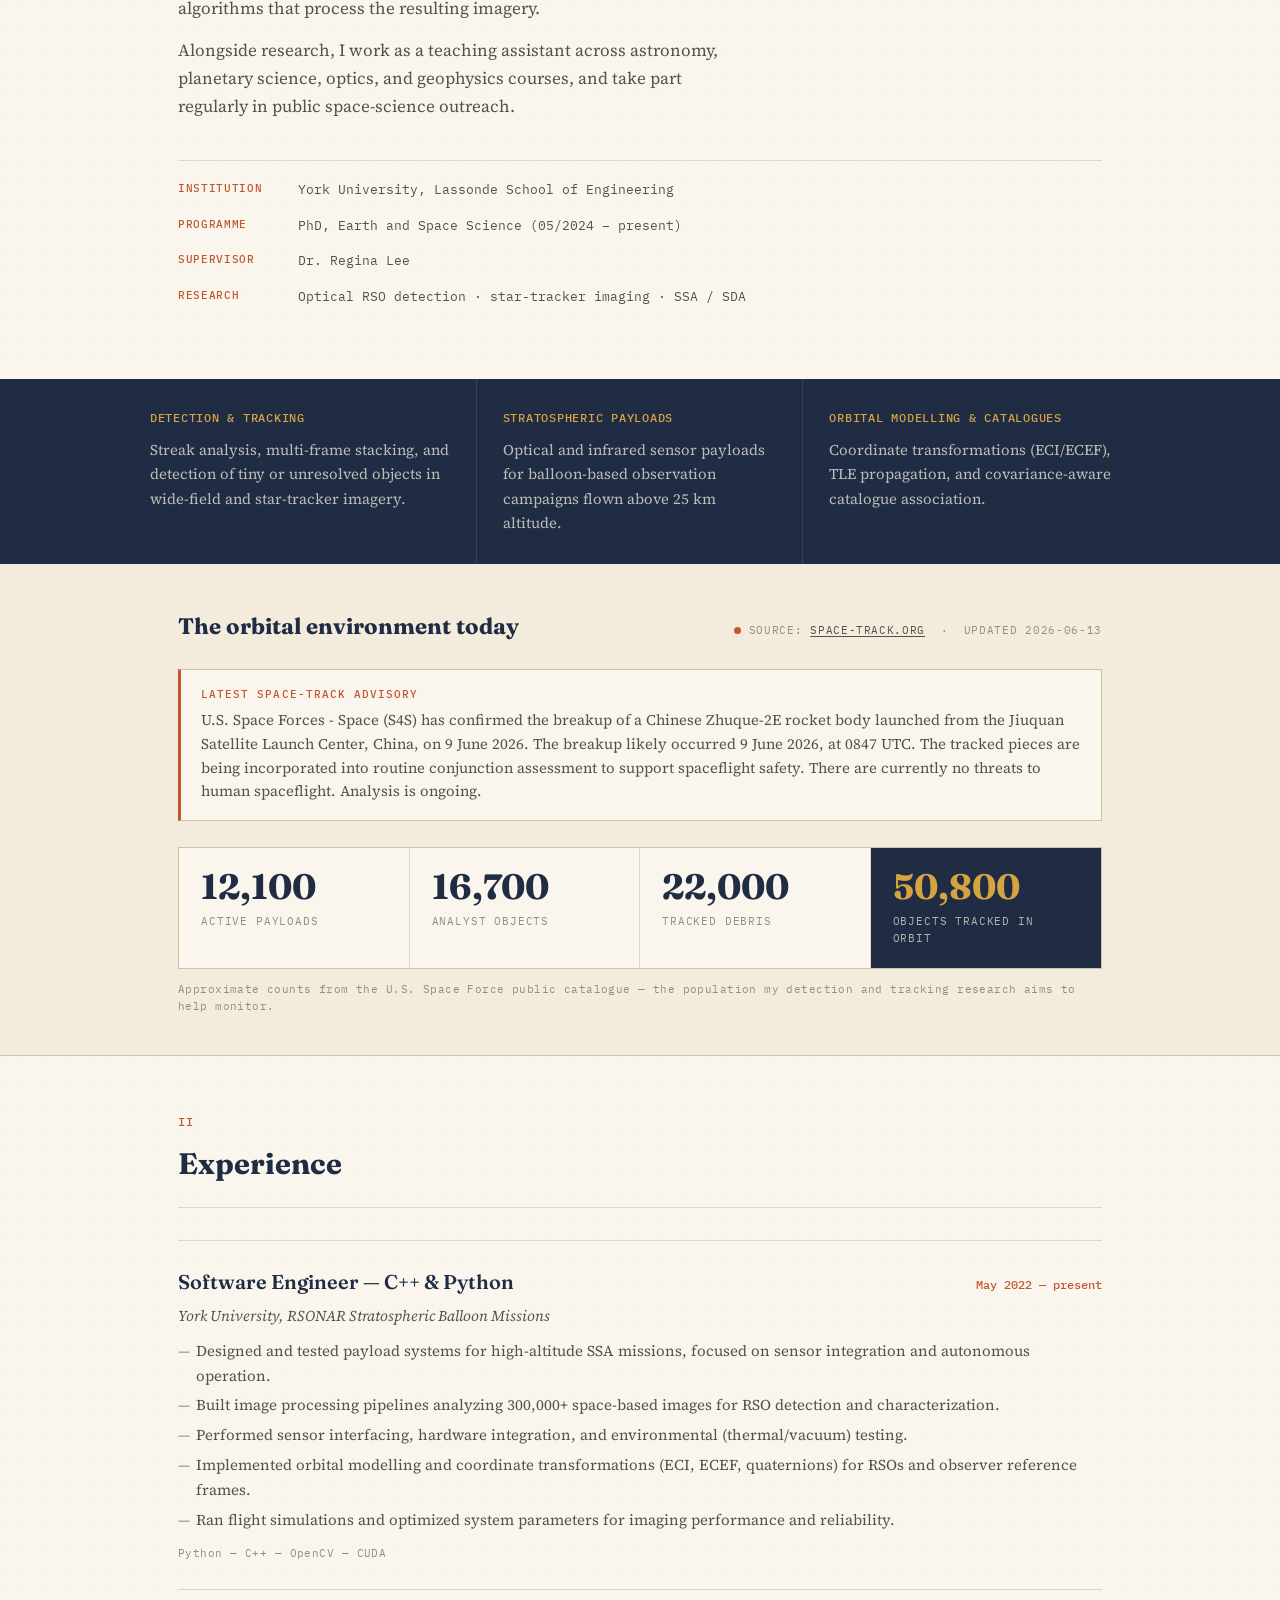
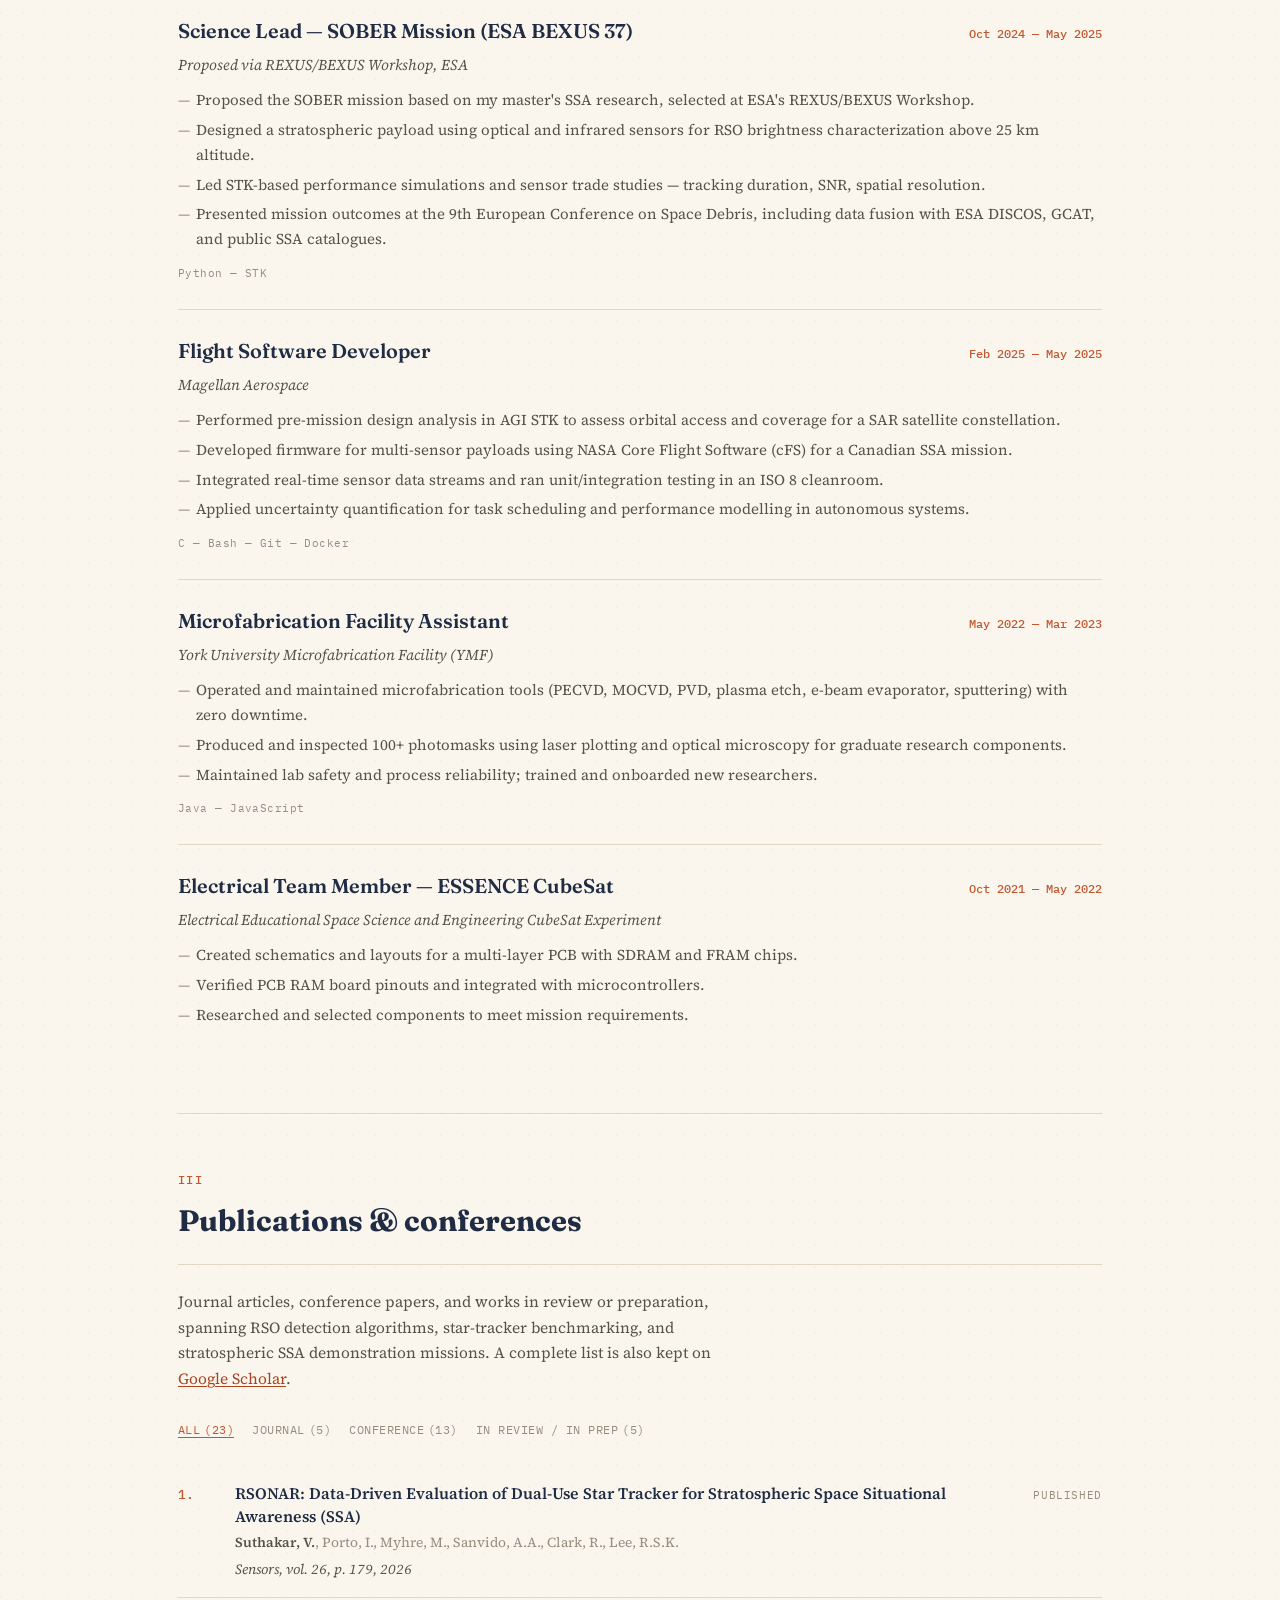
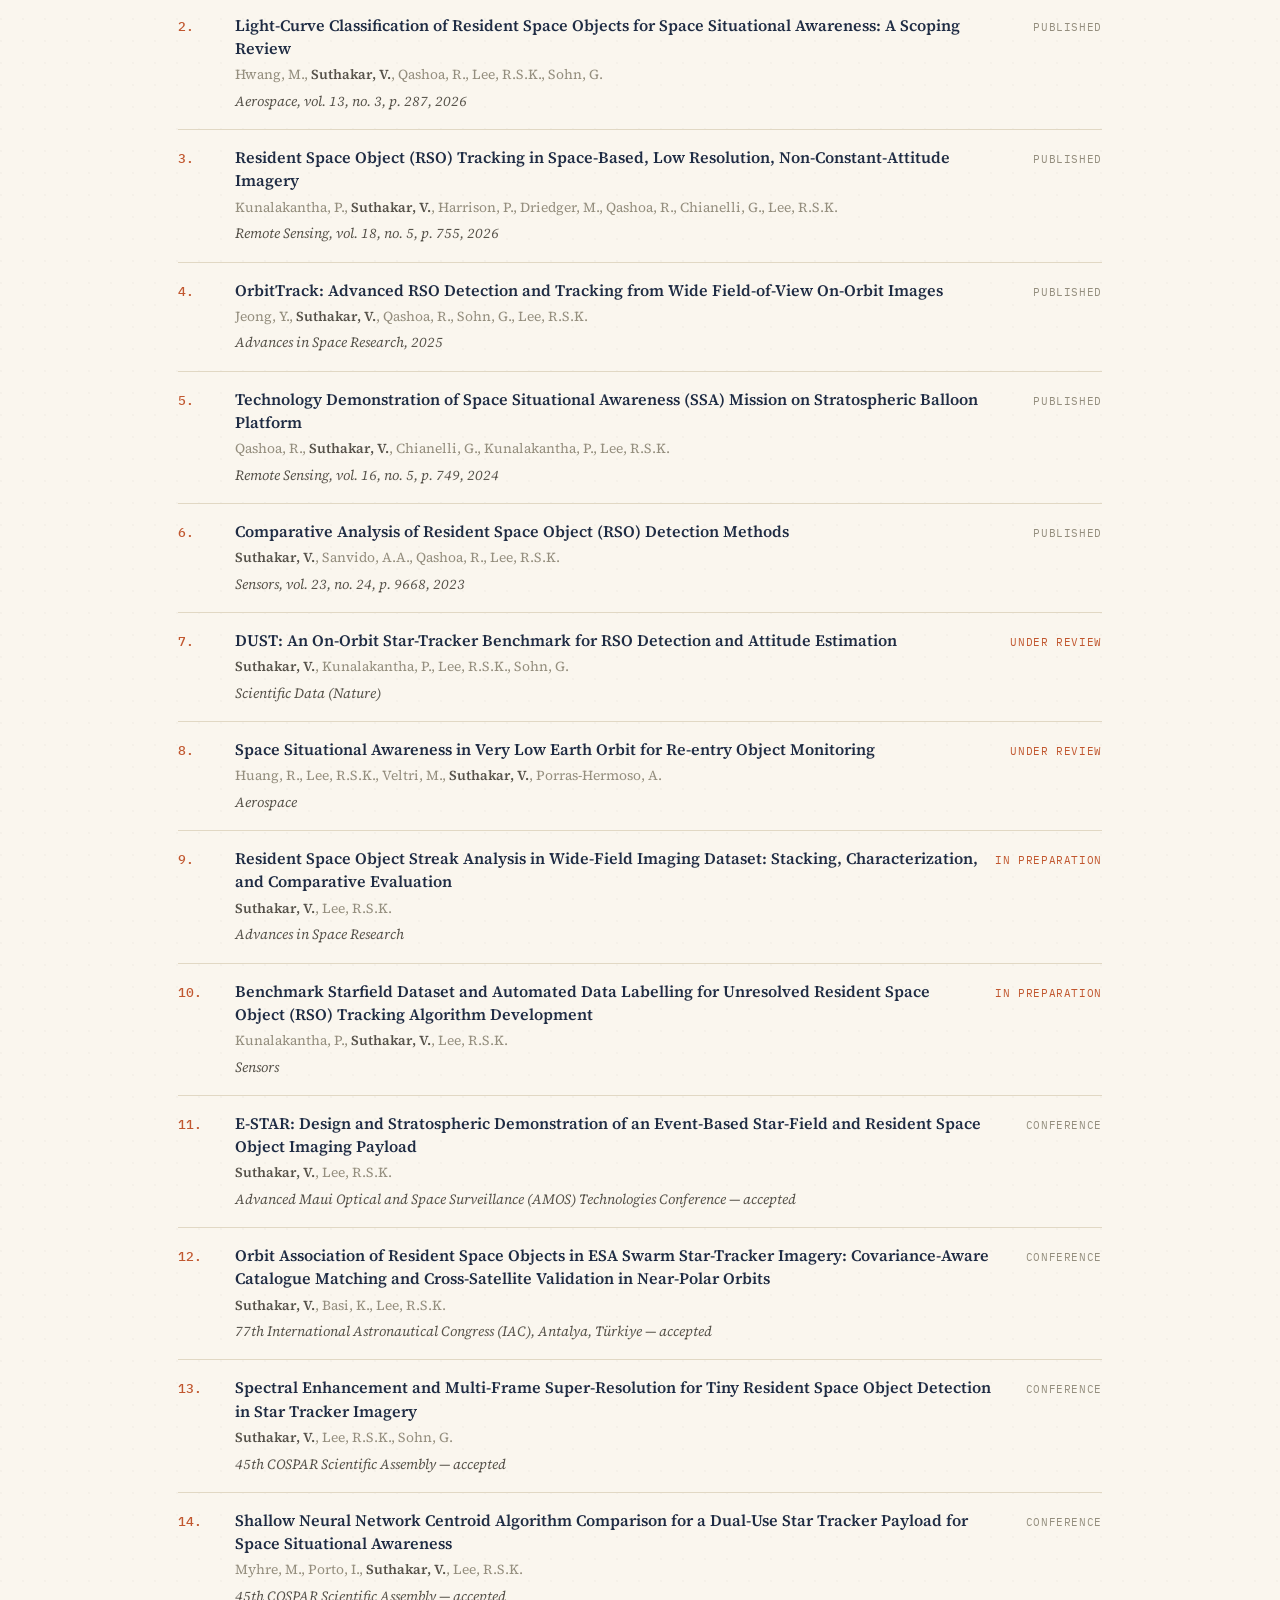
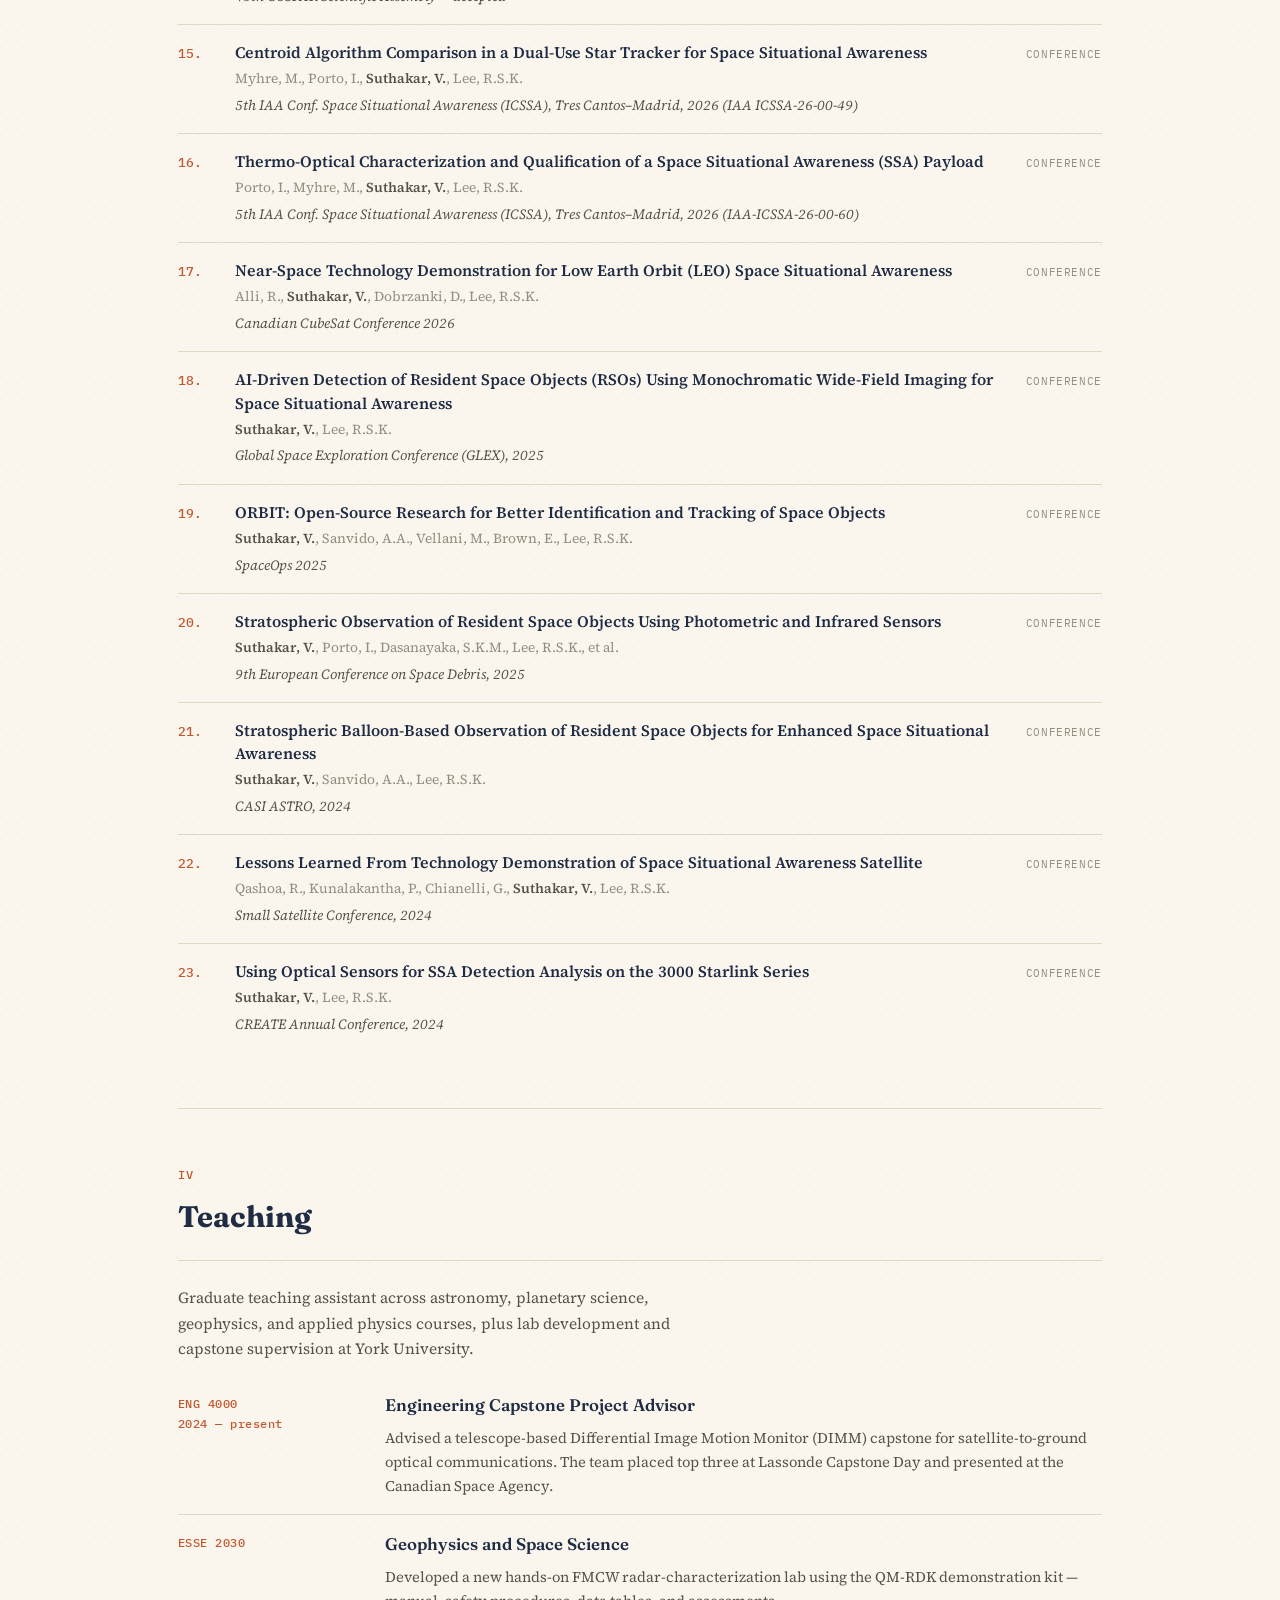
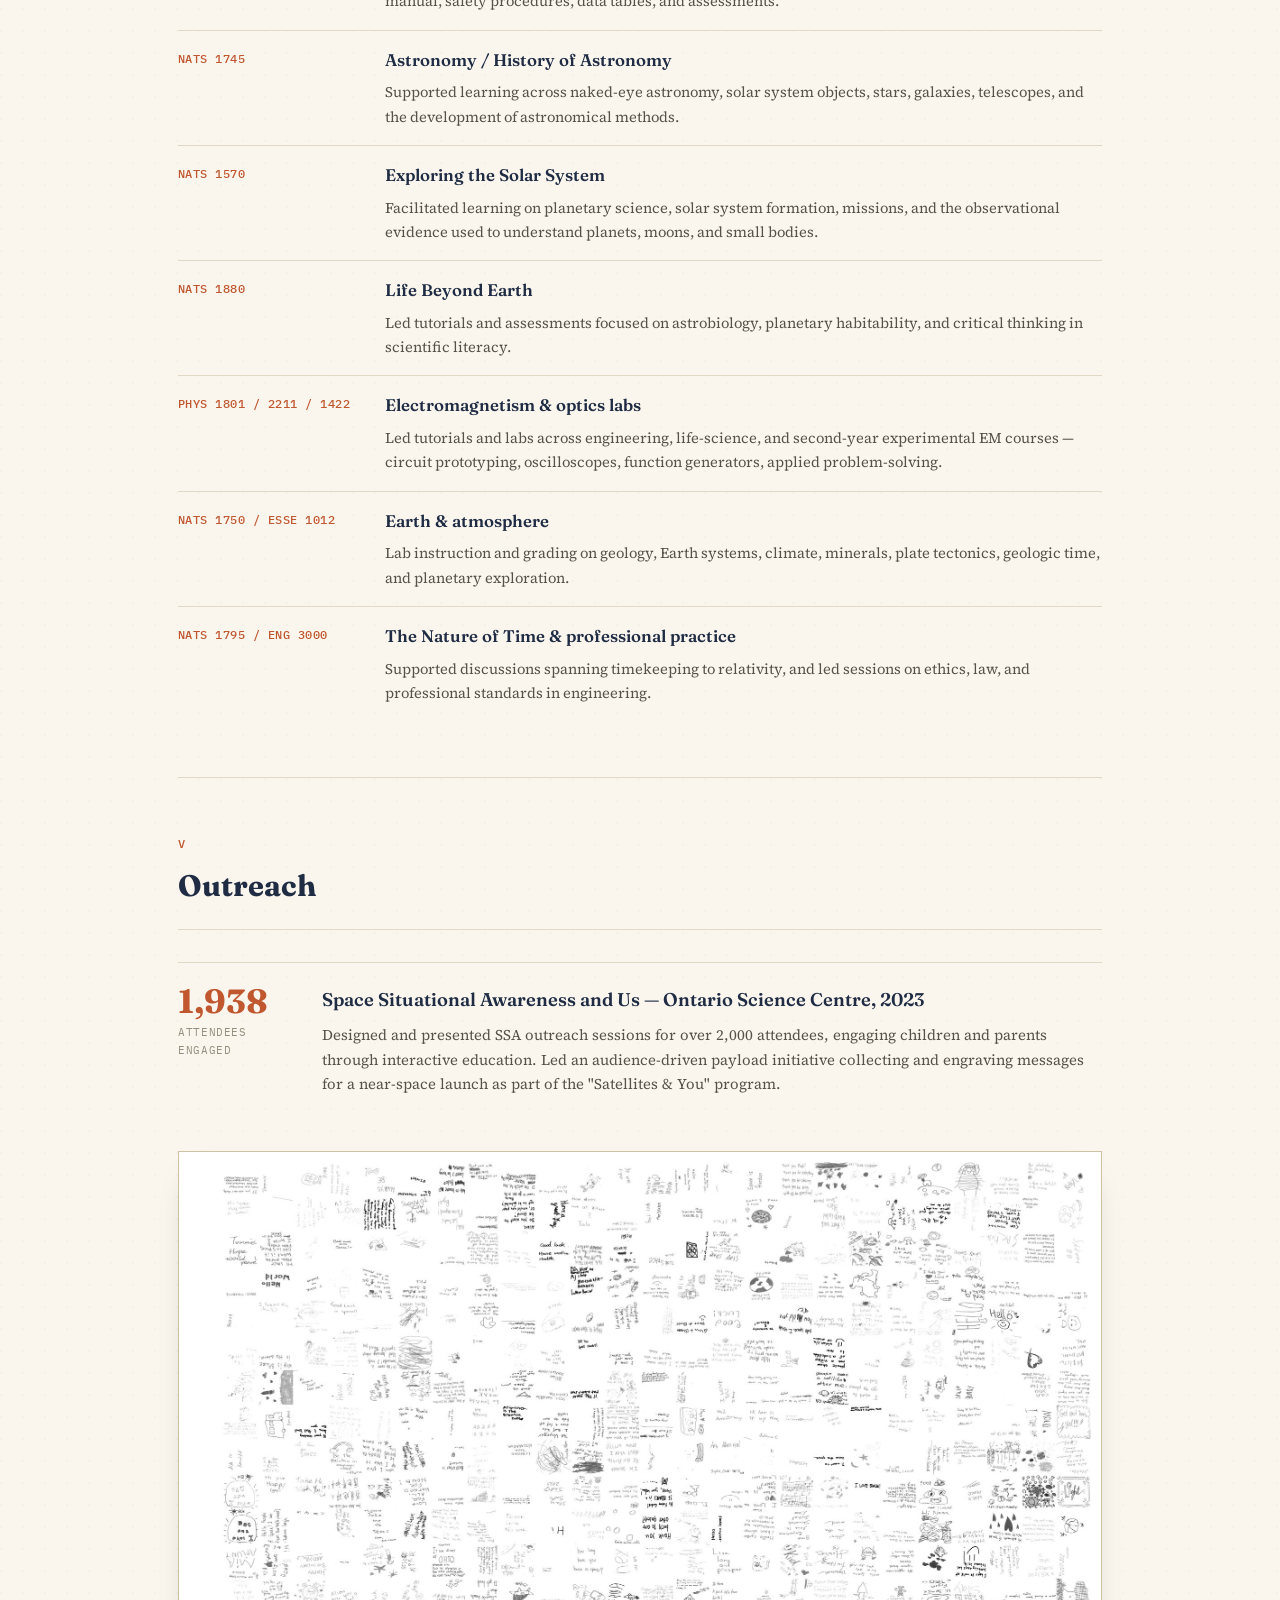
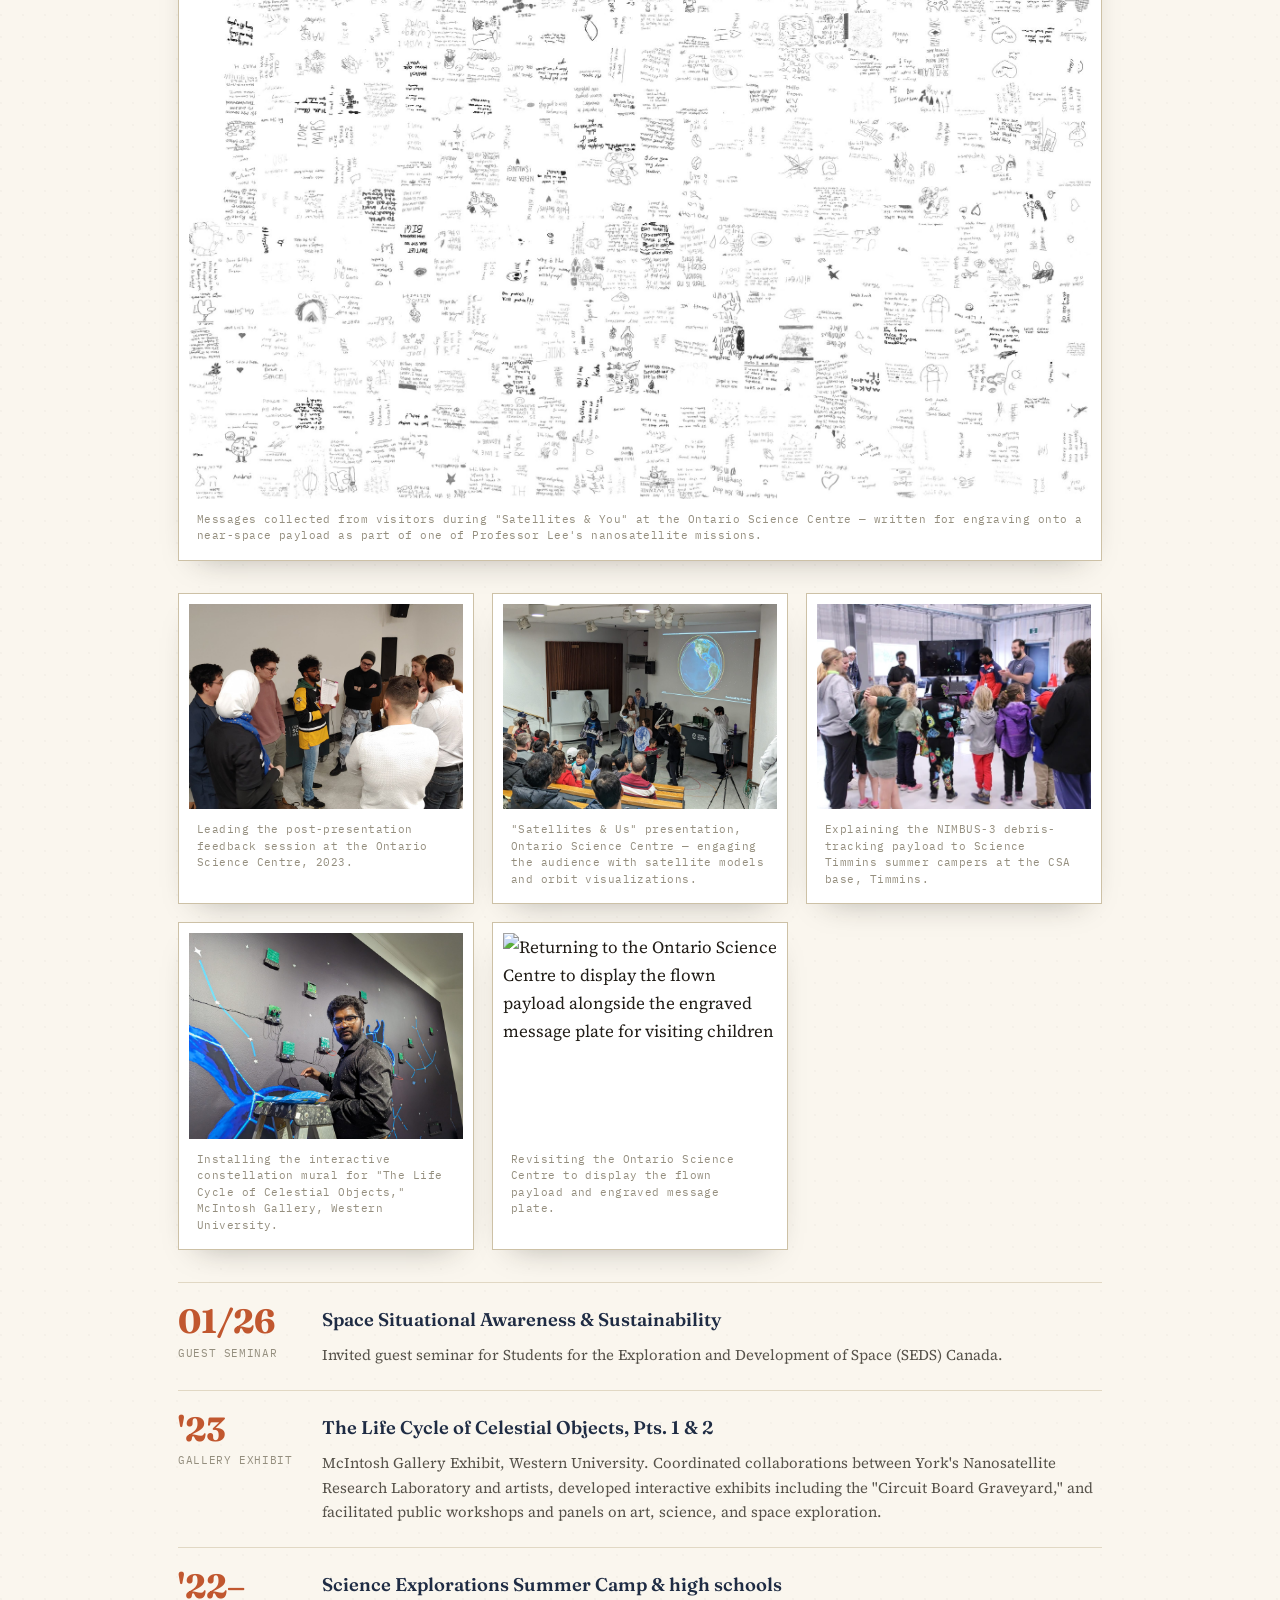
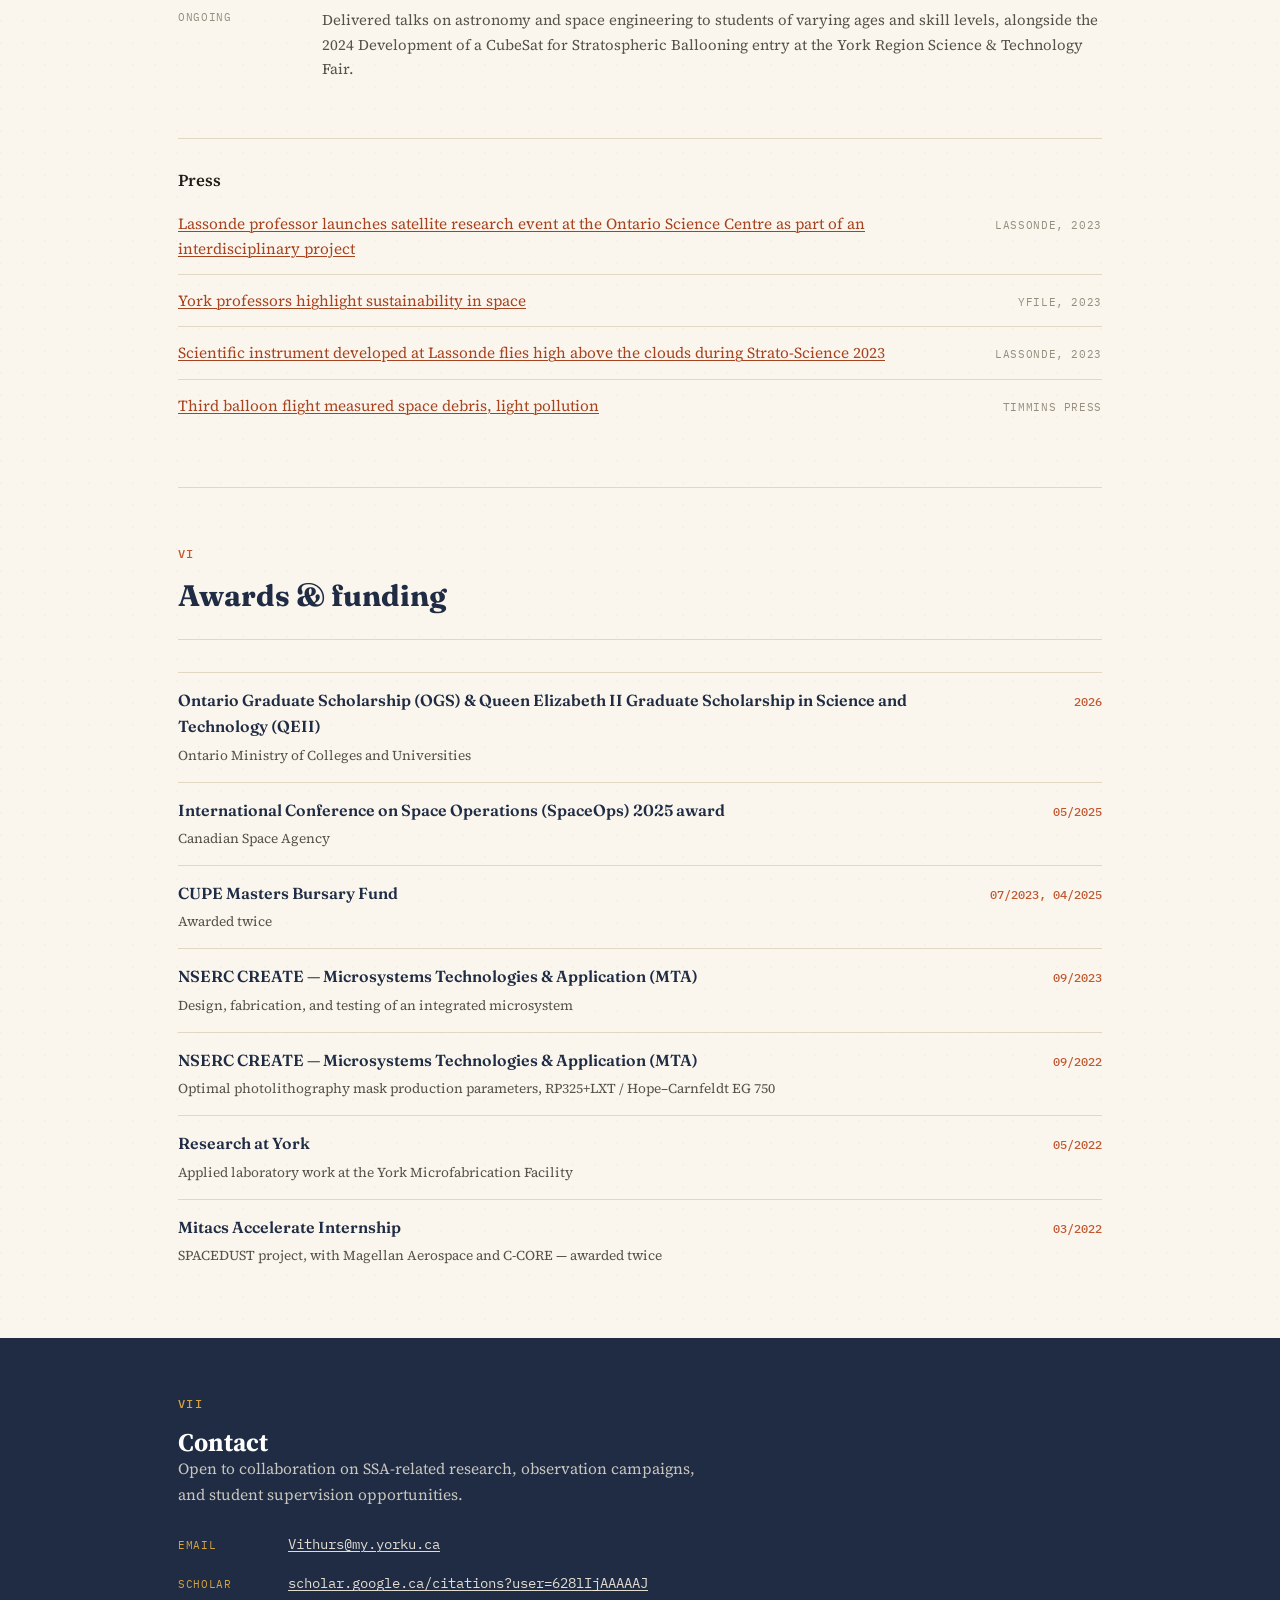
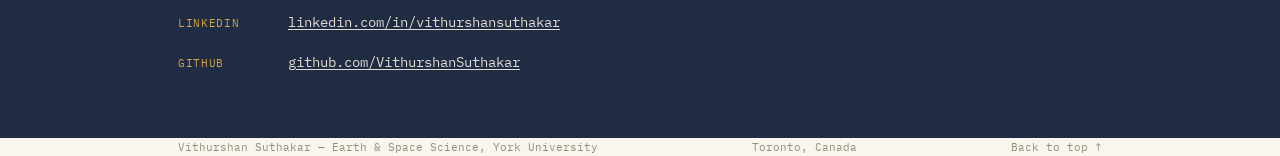
==== commit a5ad81e2: "Update index.html" ====
--- a/index.html
+++ b/index.html
@@ -112,7 +112,7 @@
 
   .wrap{ max-width:var(--maxw); margin:0 auto; padding:0 28px; }
 
-  img{ max-width:100%; display:block; }
+  img{ max-width:100%; height:auto; display:block; }
 
   /* ---------- HERO ---------- */
   .hero{
@@ -457,7 +457,7 @@
     background:#fff; padding:10px;
     box-shadow:0 14px 32px -20px rgba(33,29,23,.4);
   }
-  .figure img{ width:100%; }
+  .figure img{ width:100%; height:auto; }
   .figure figcaption{
     font-family:var(--mono); font-size:11px; color:var(--ink-faint);
     letter-spacing:.04em; padding:12px 8px 6px; line-height:1.5;
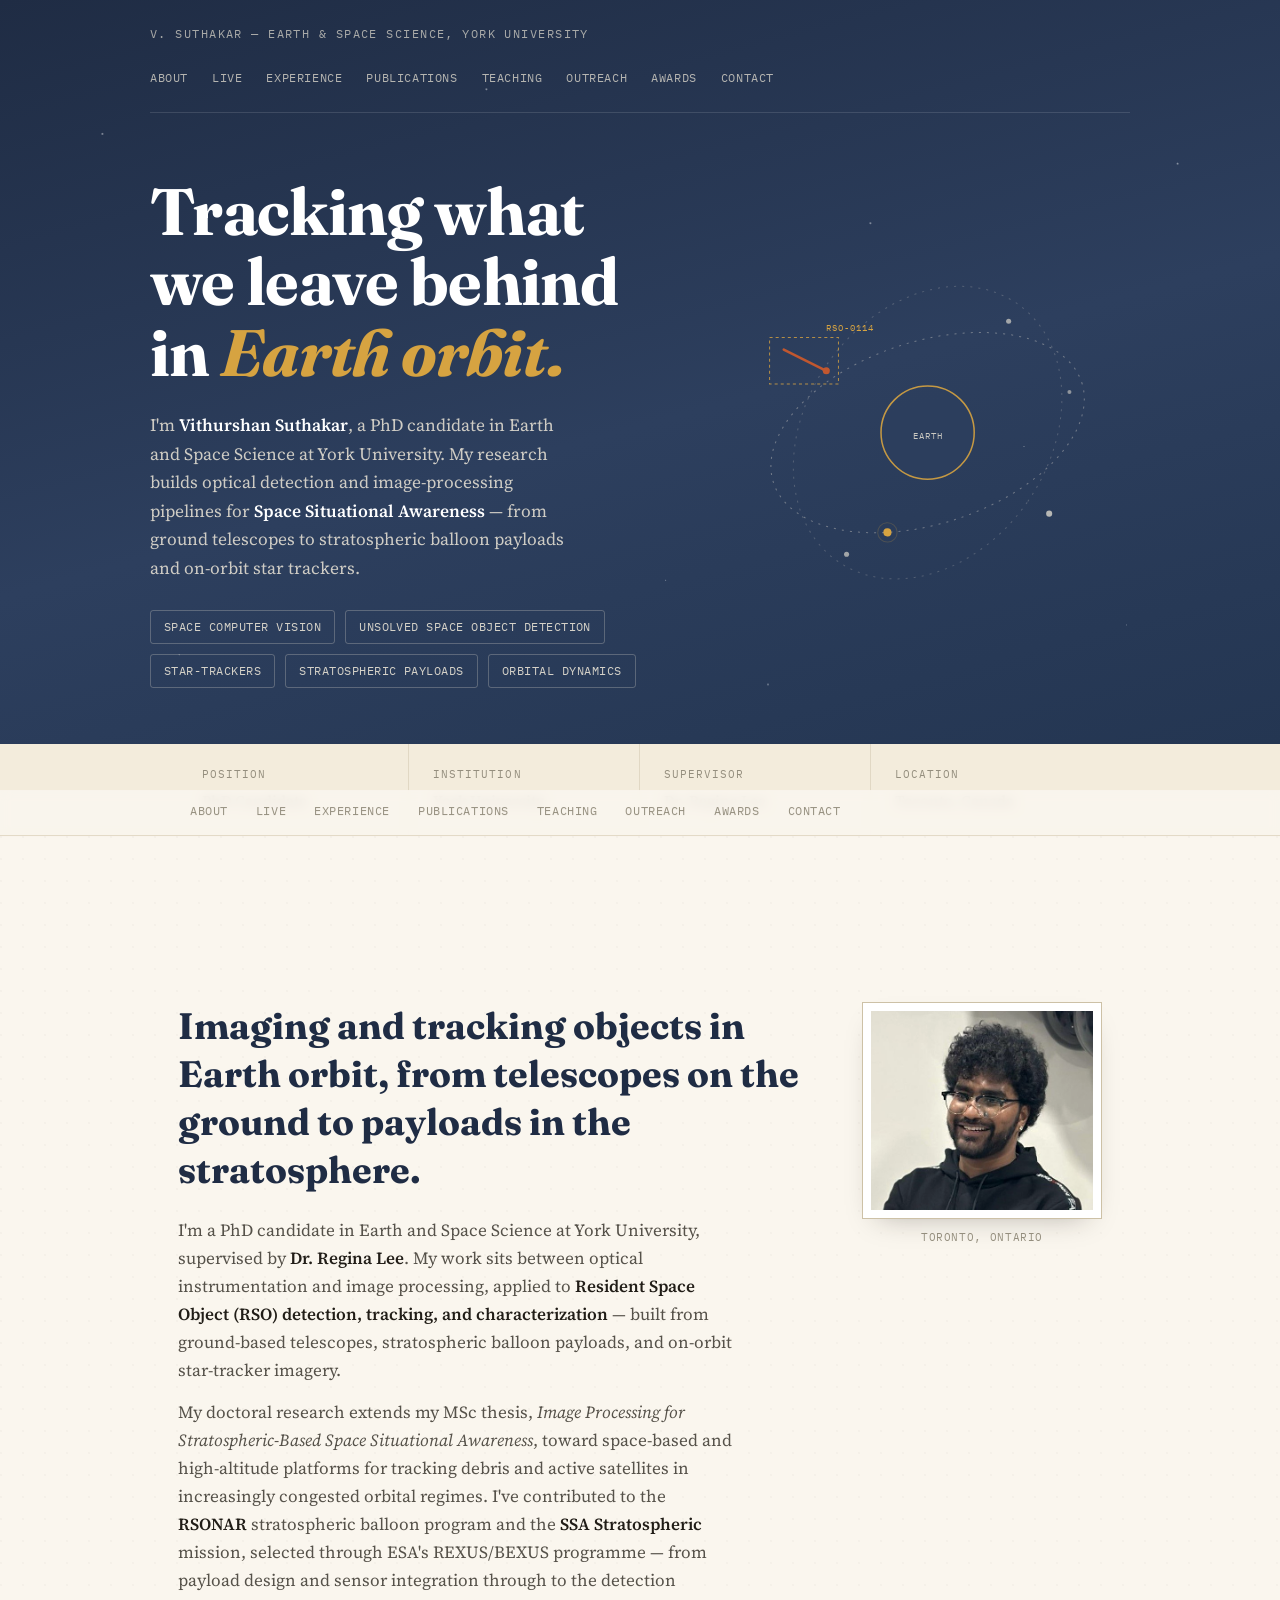
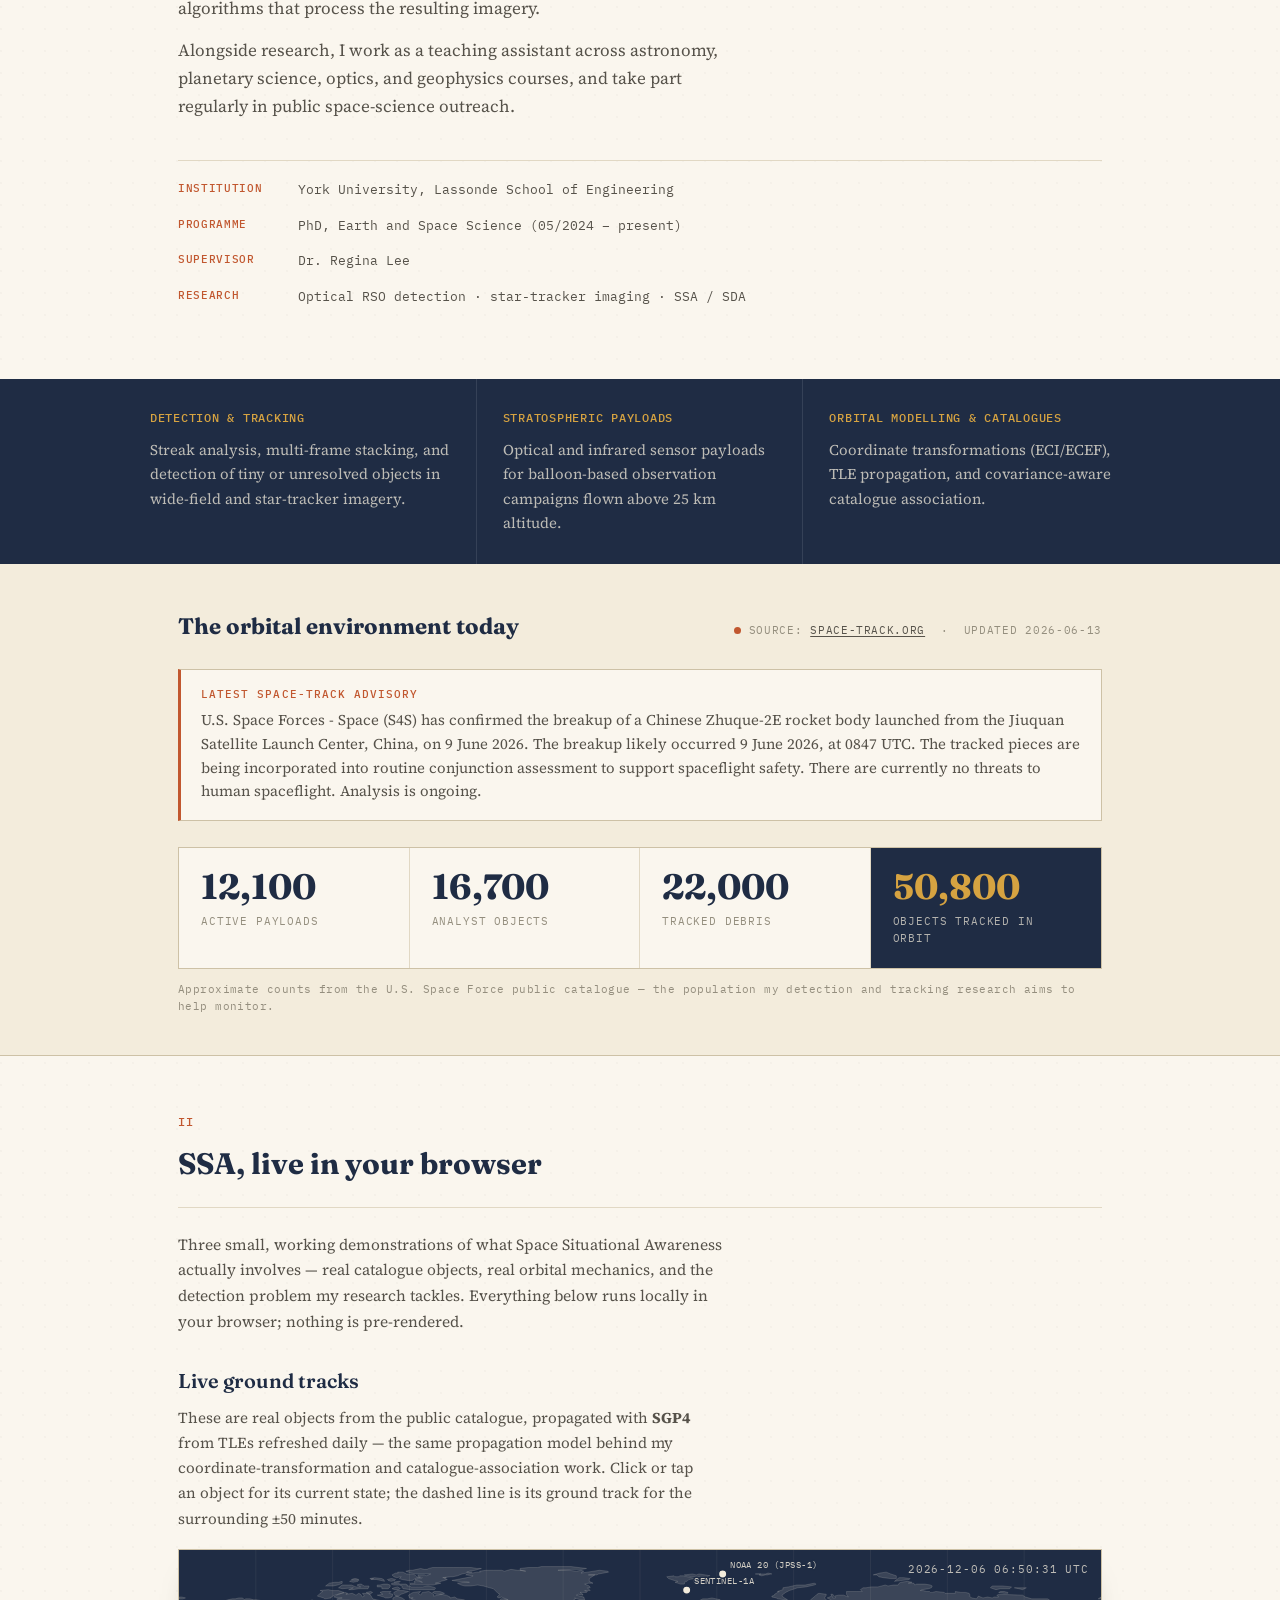
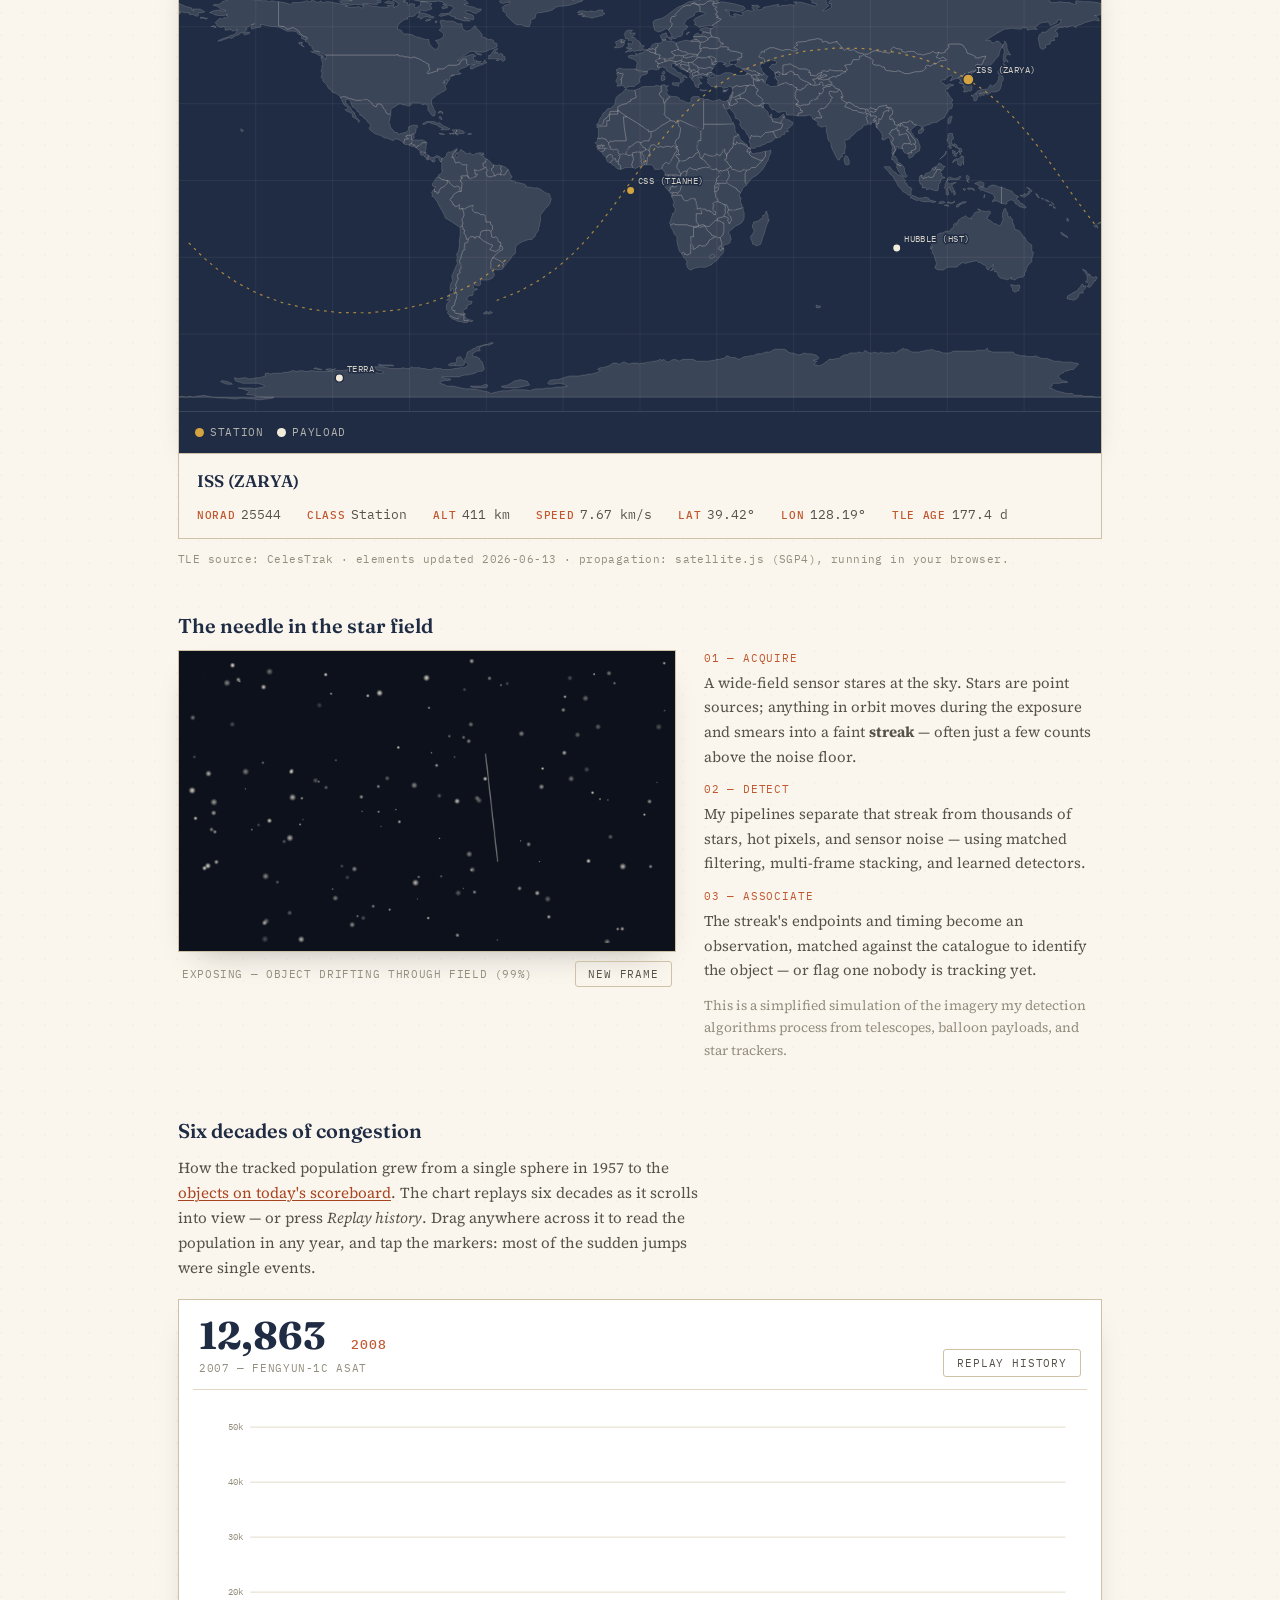
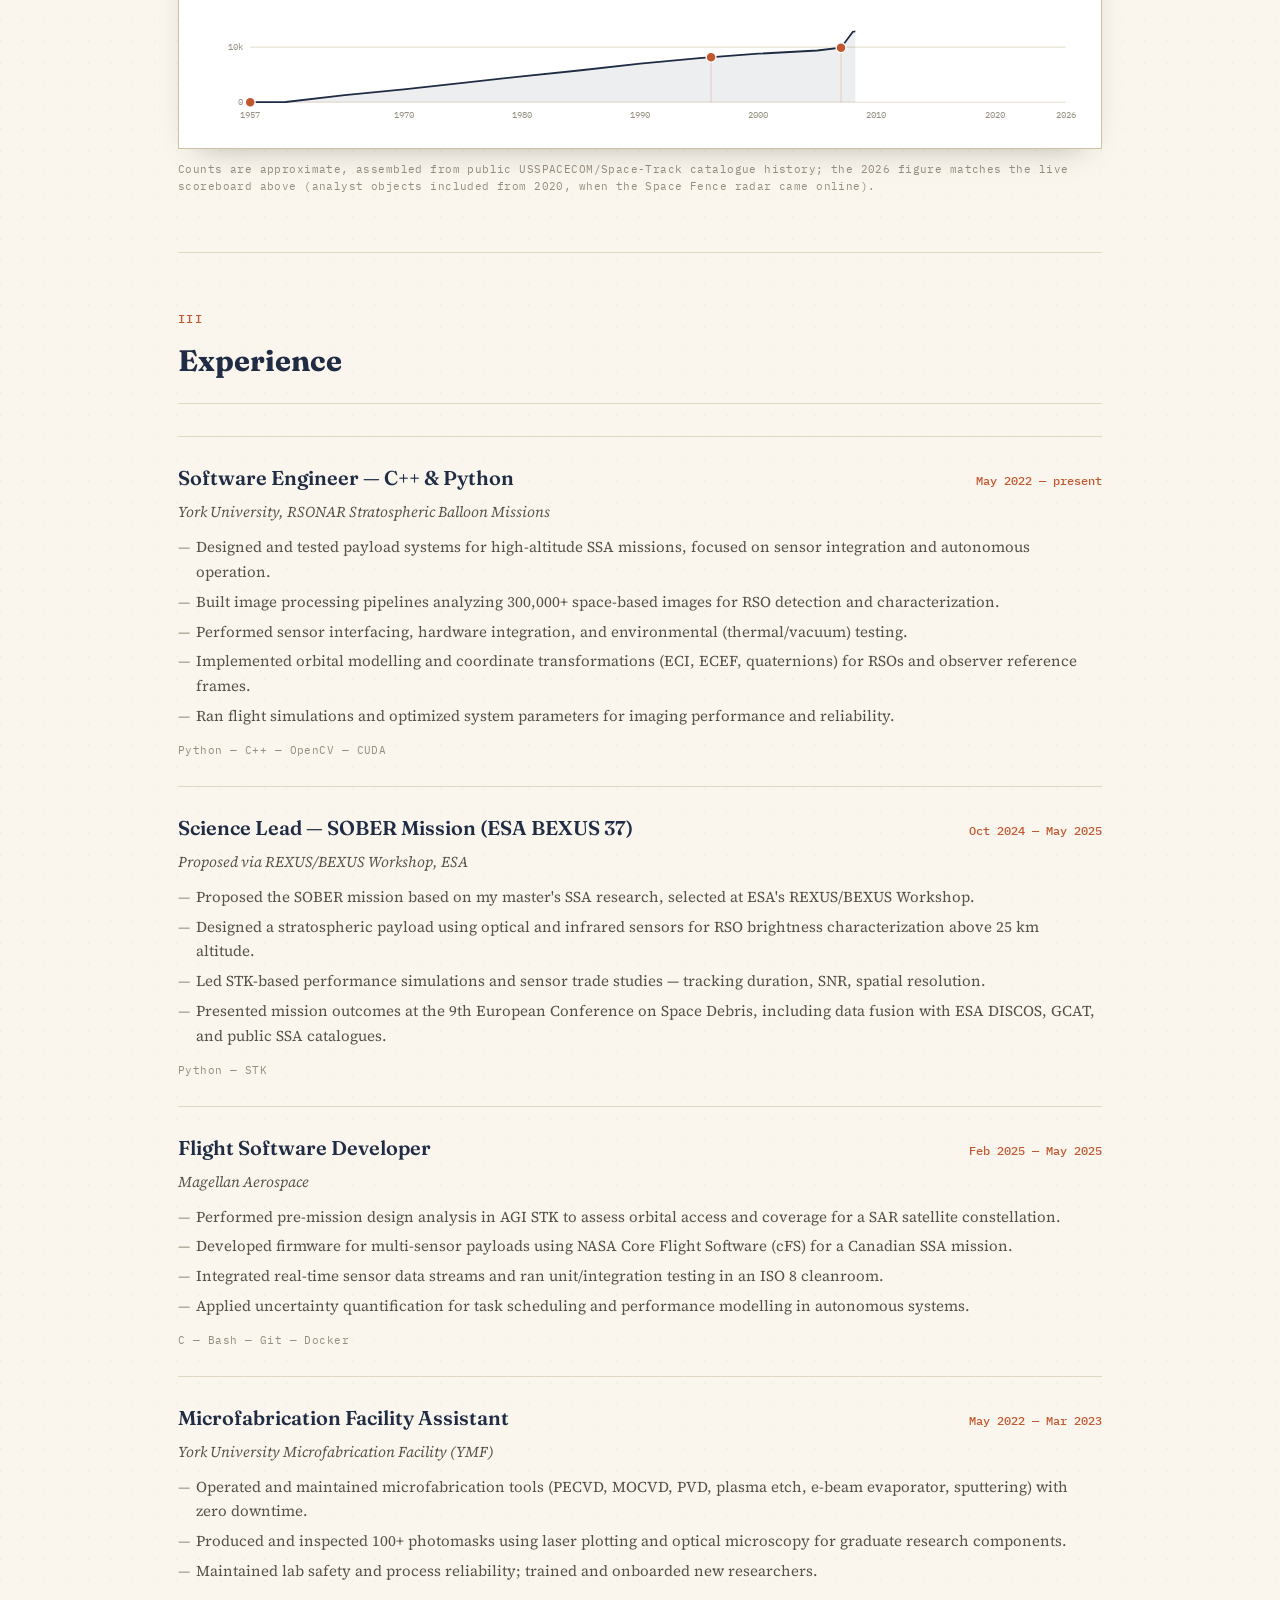
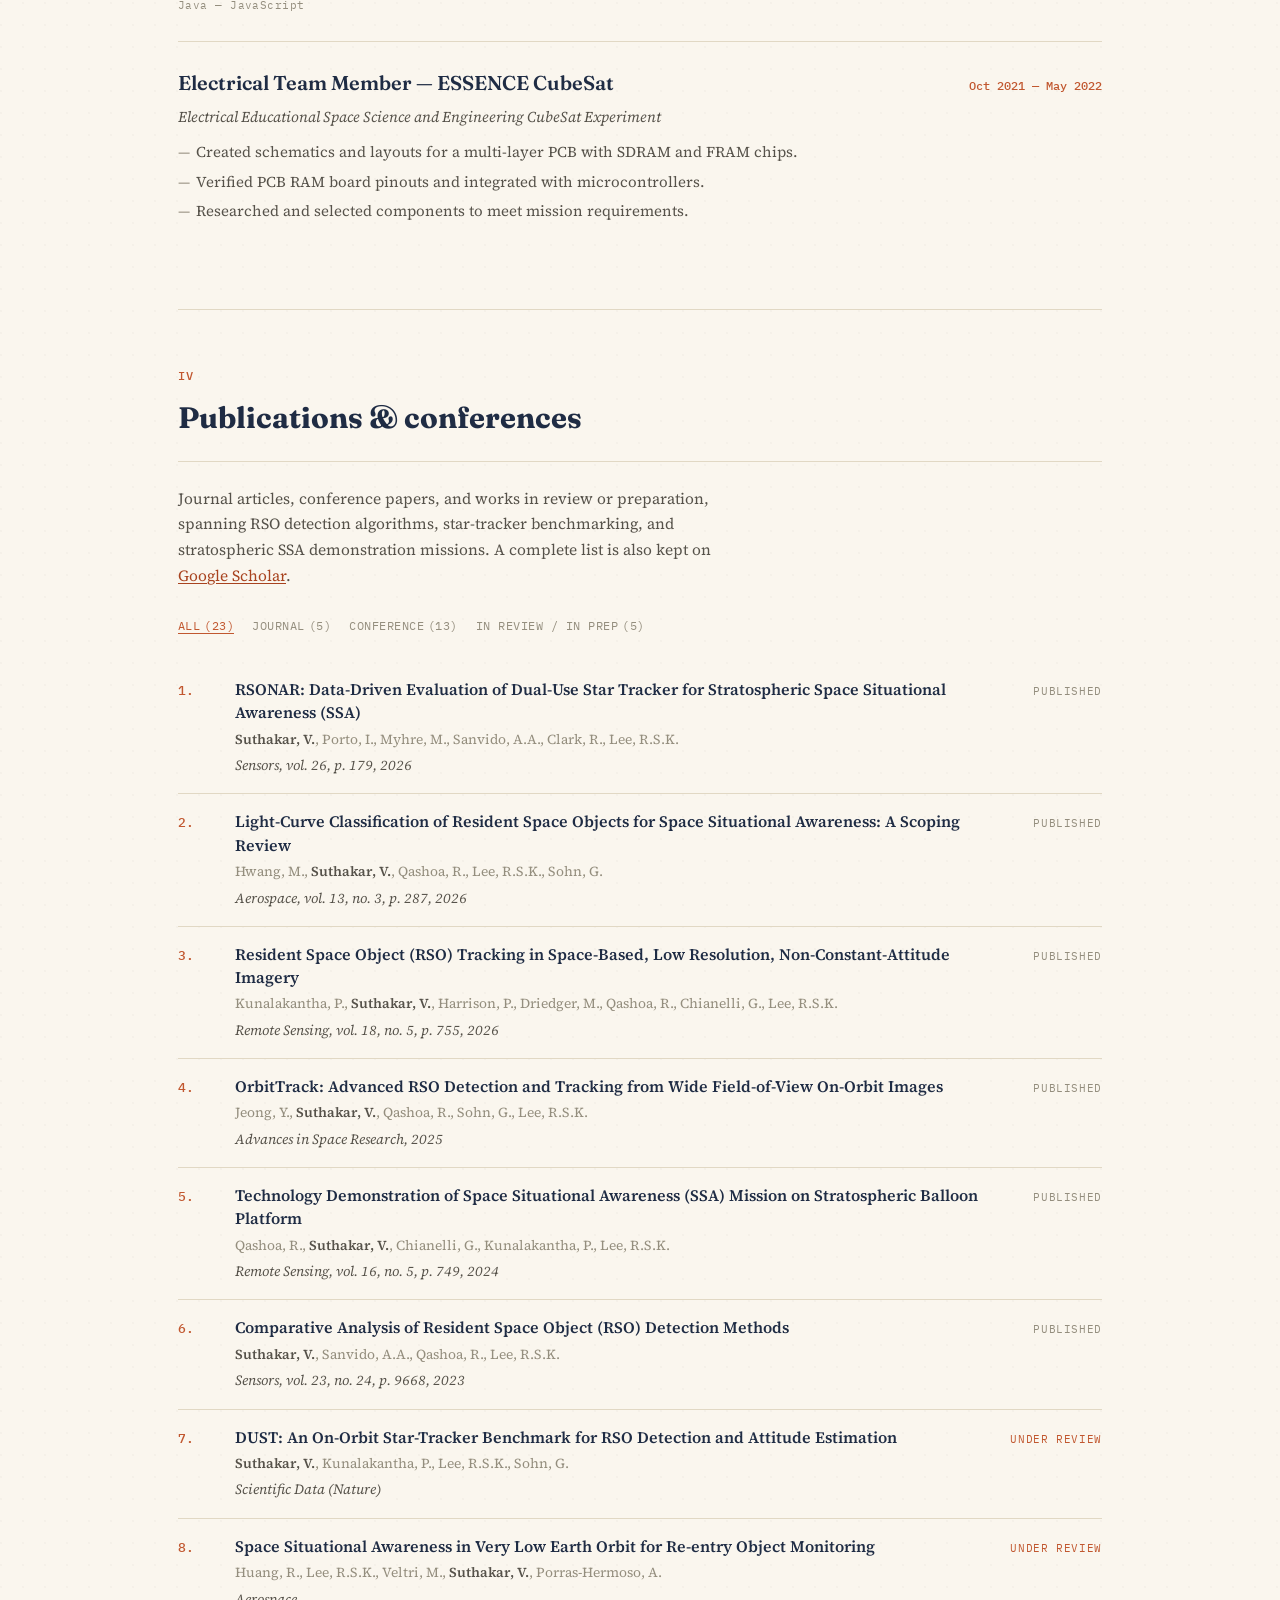
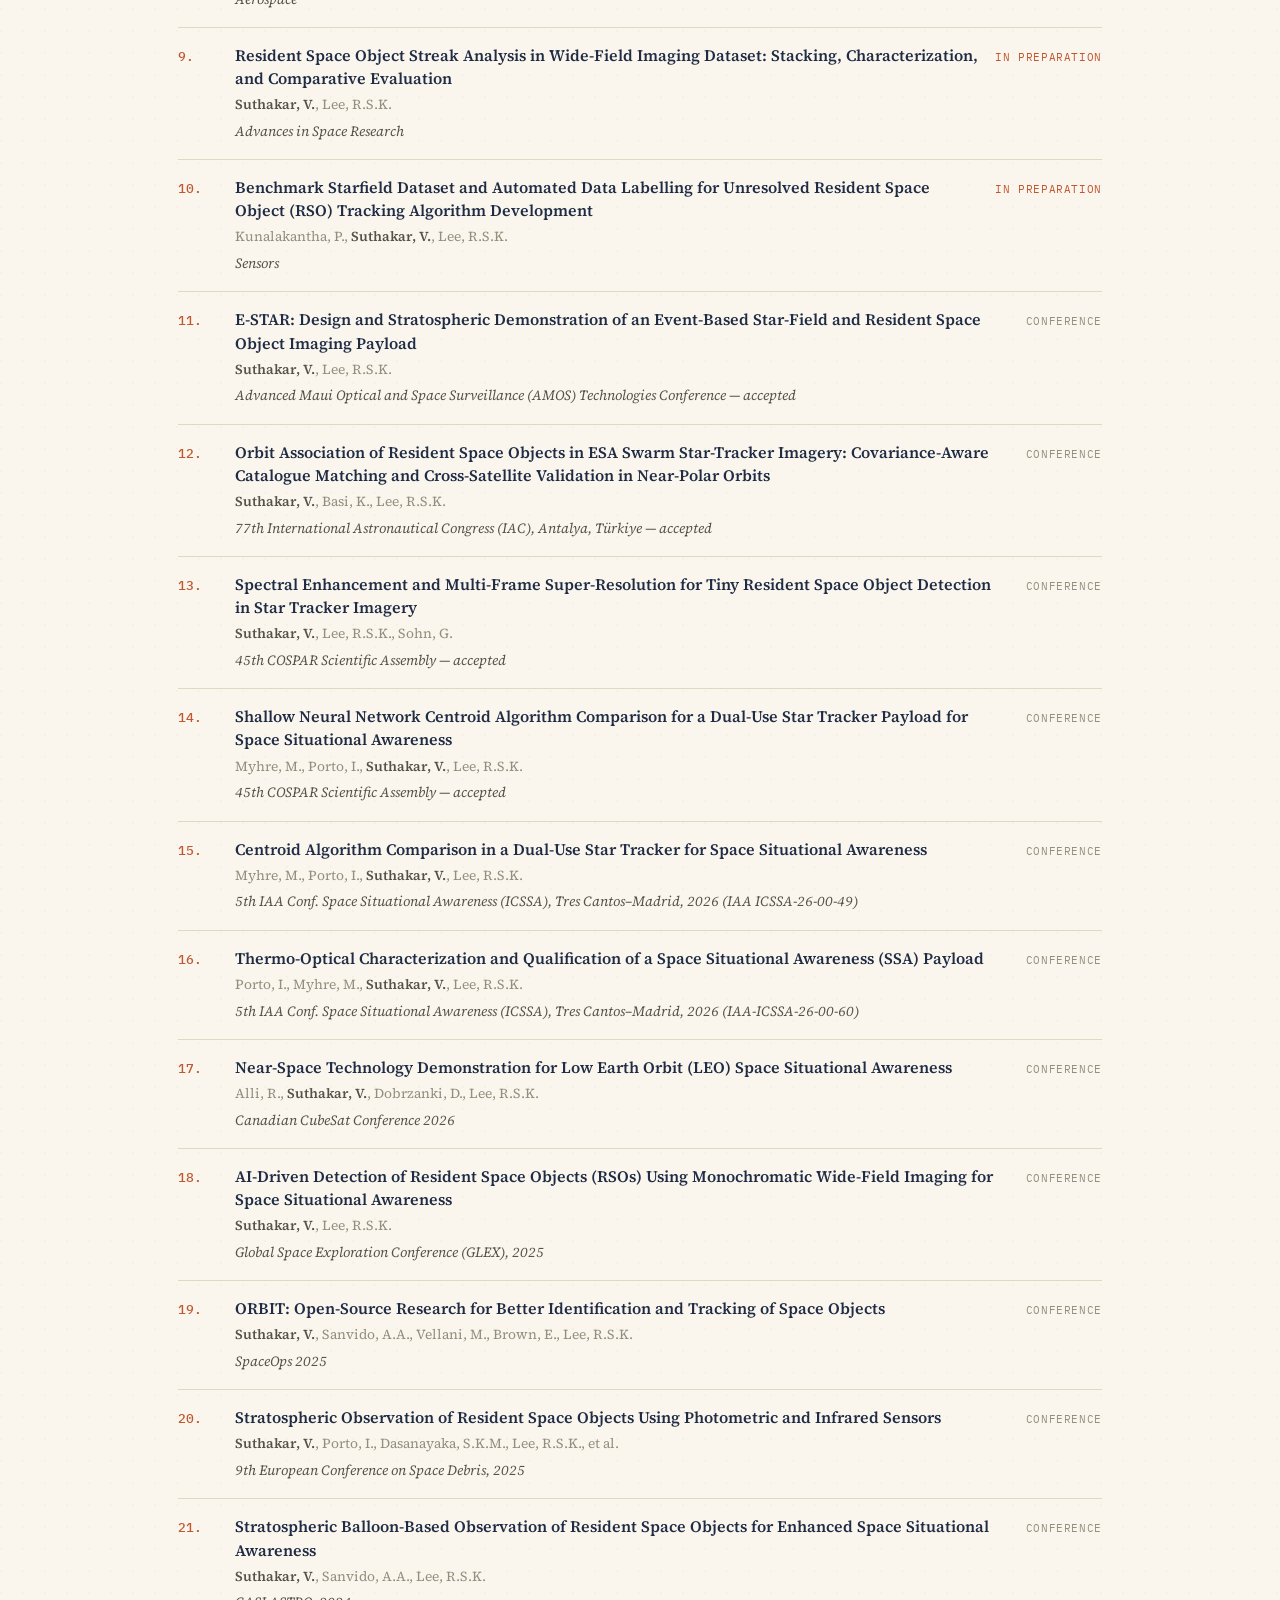
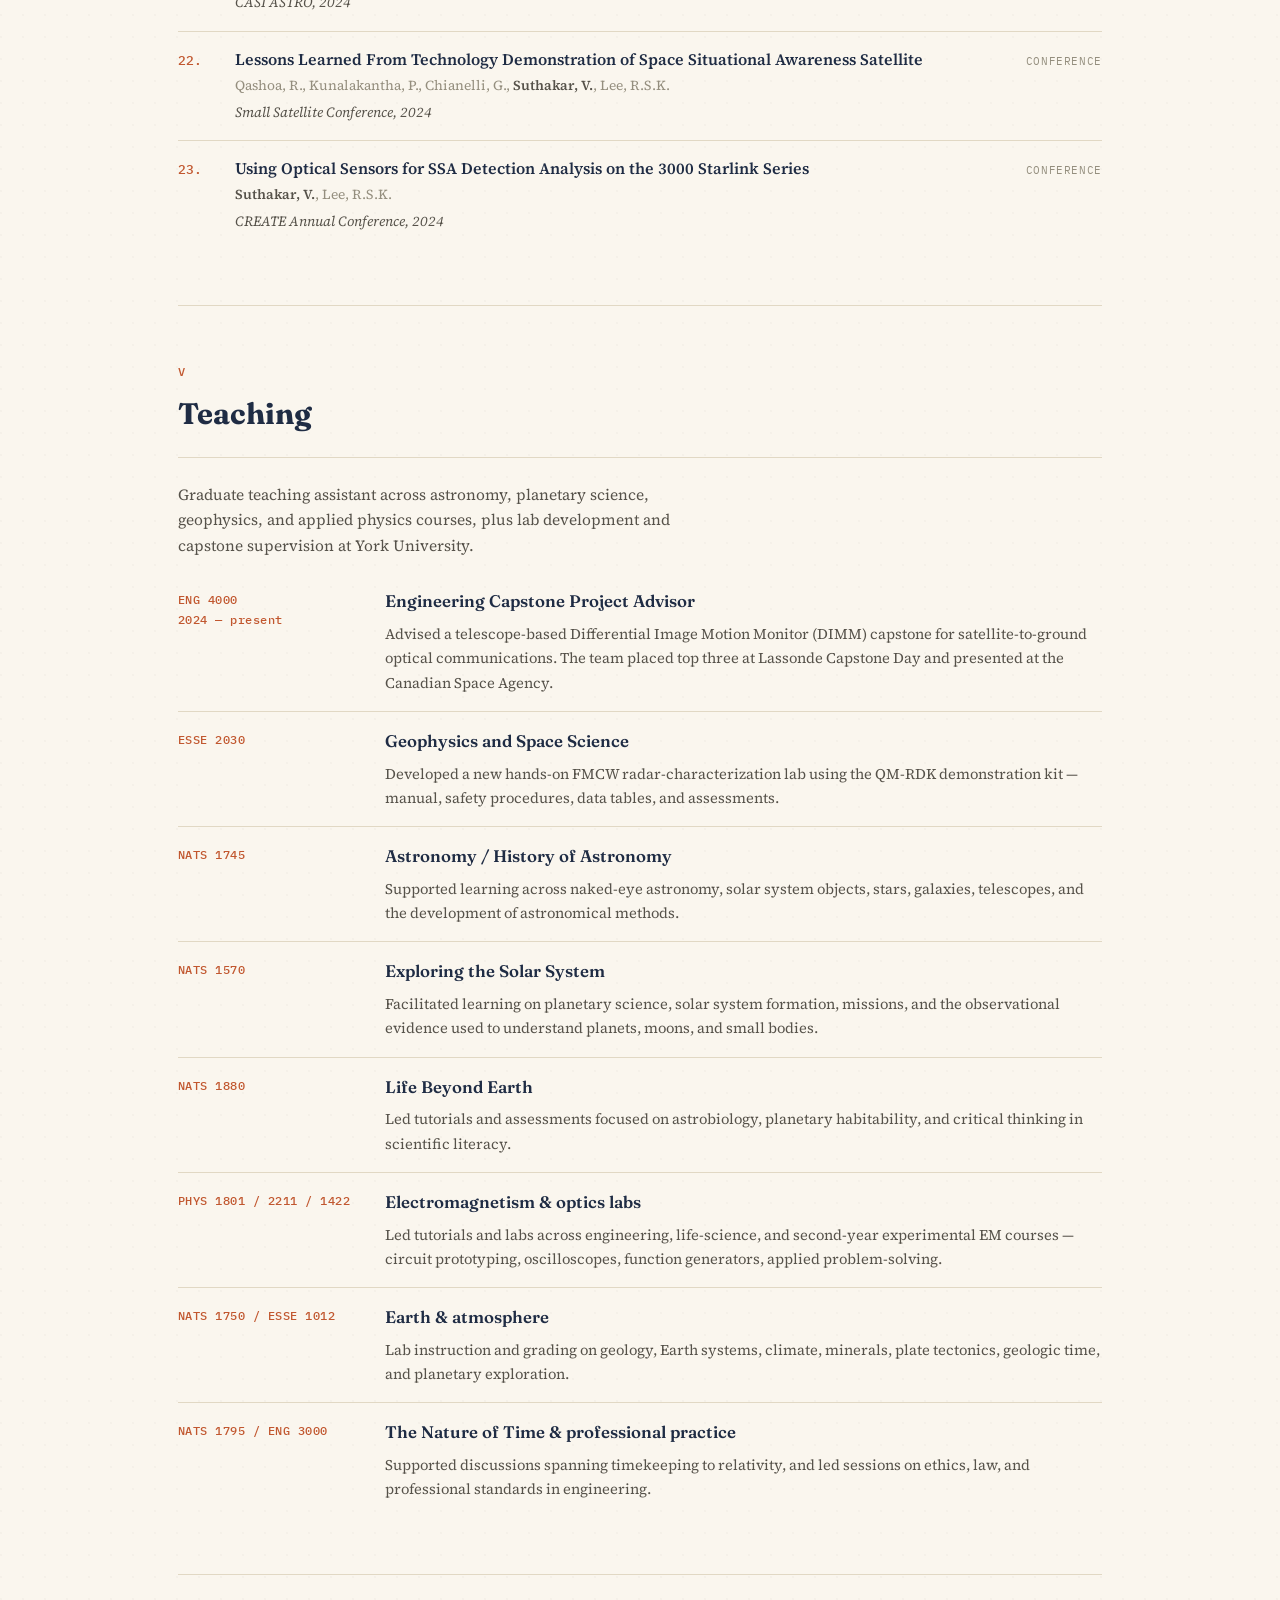
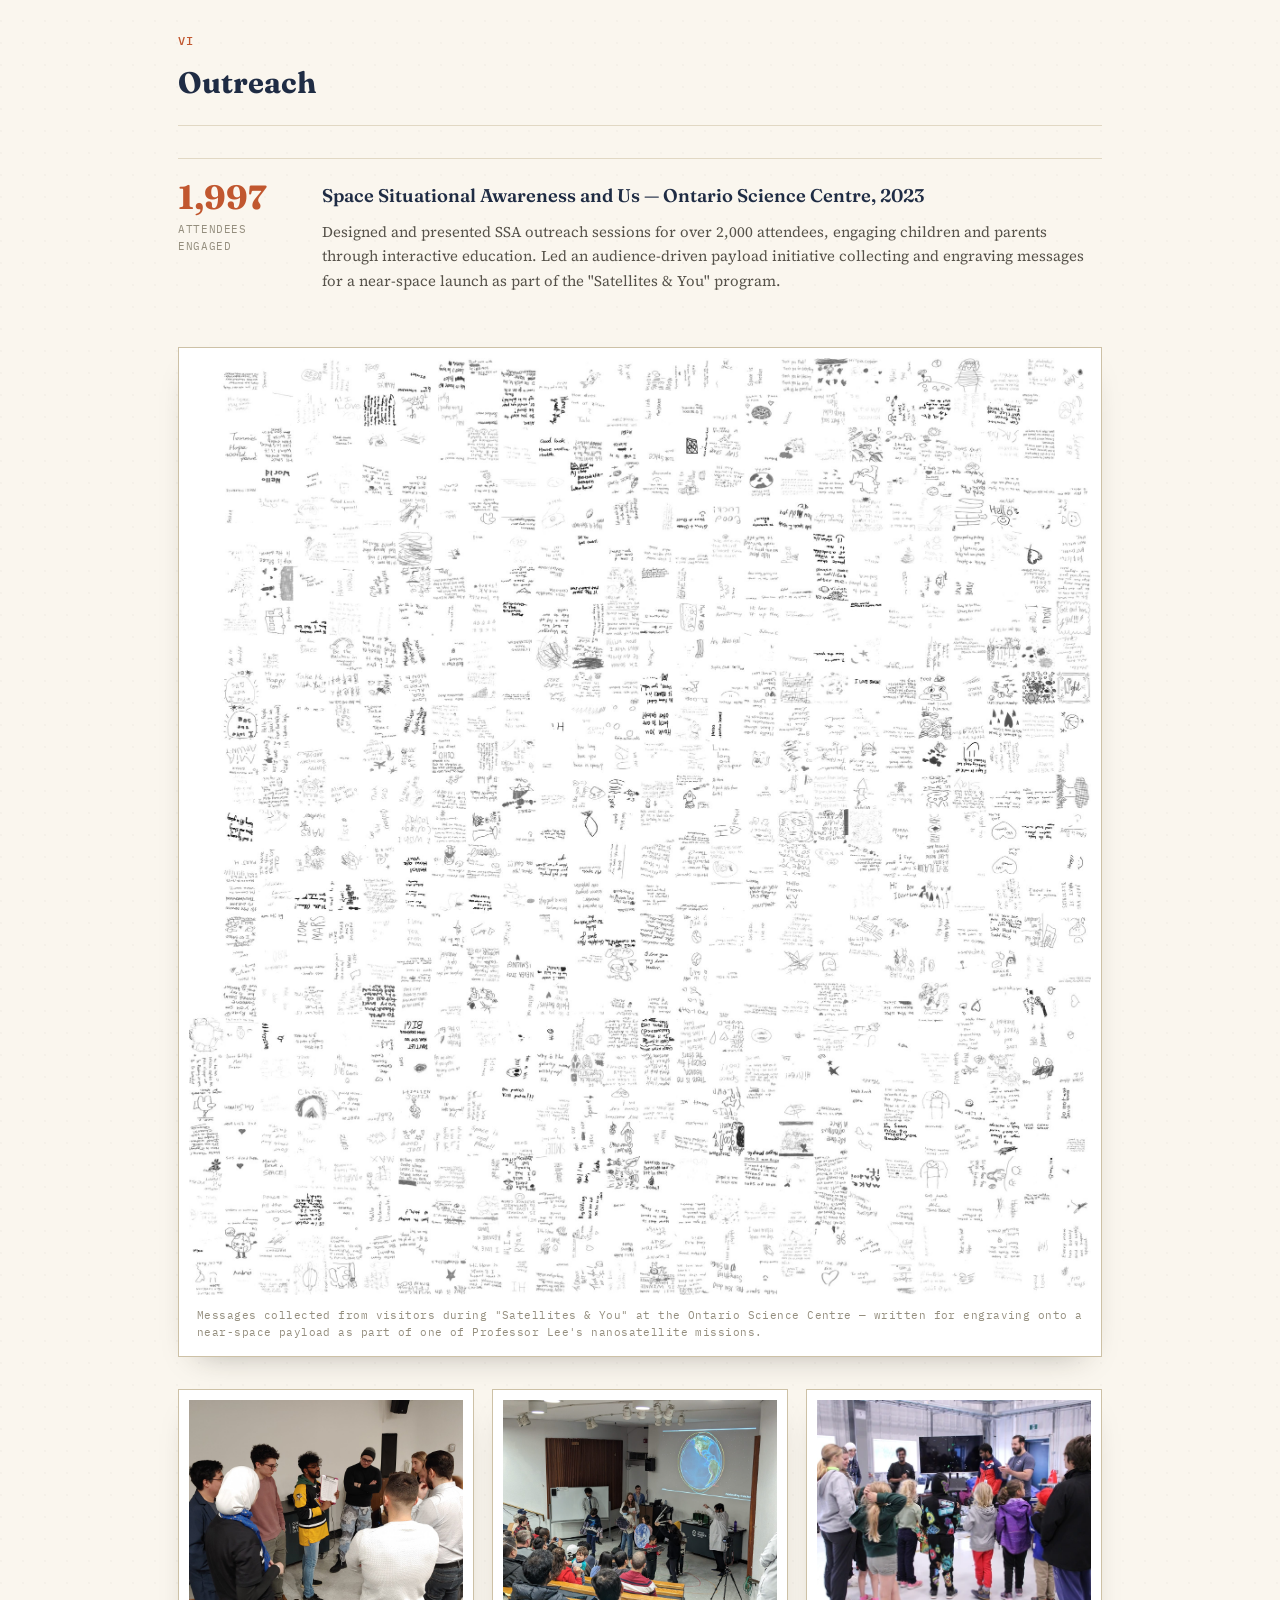
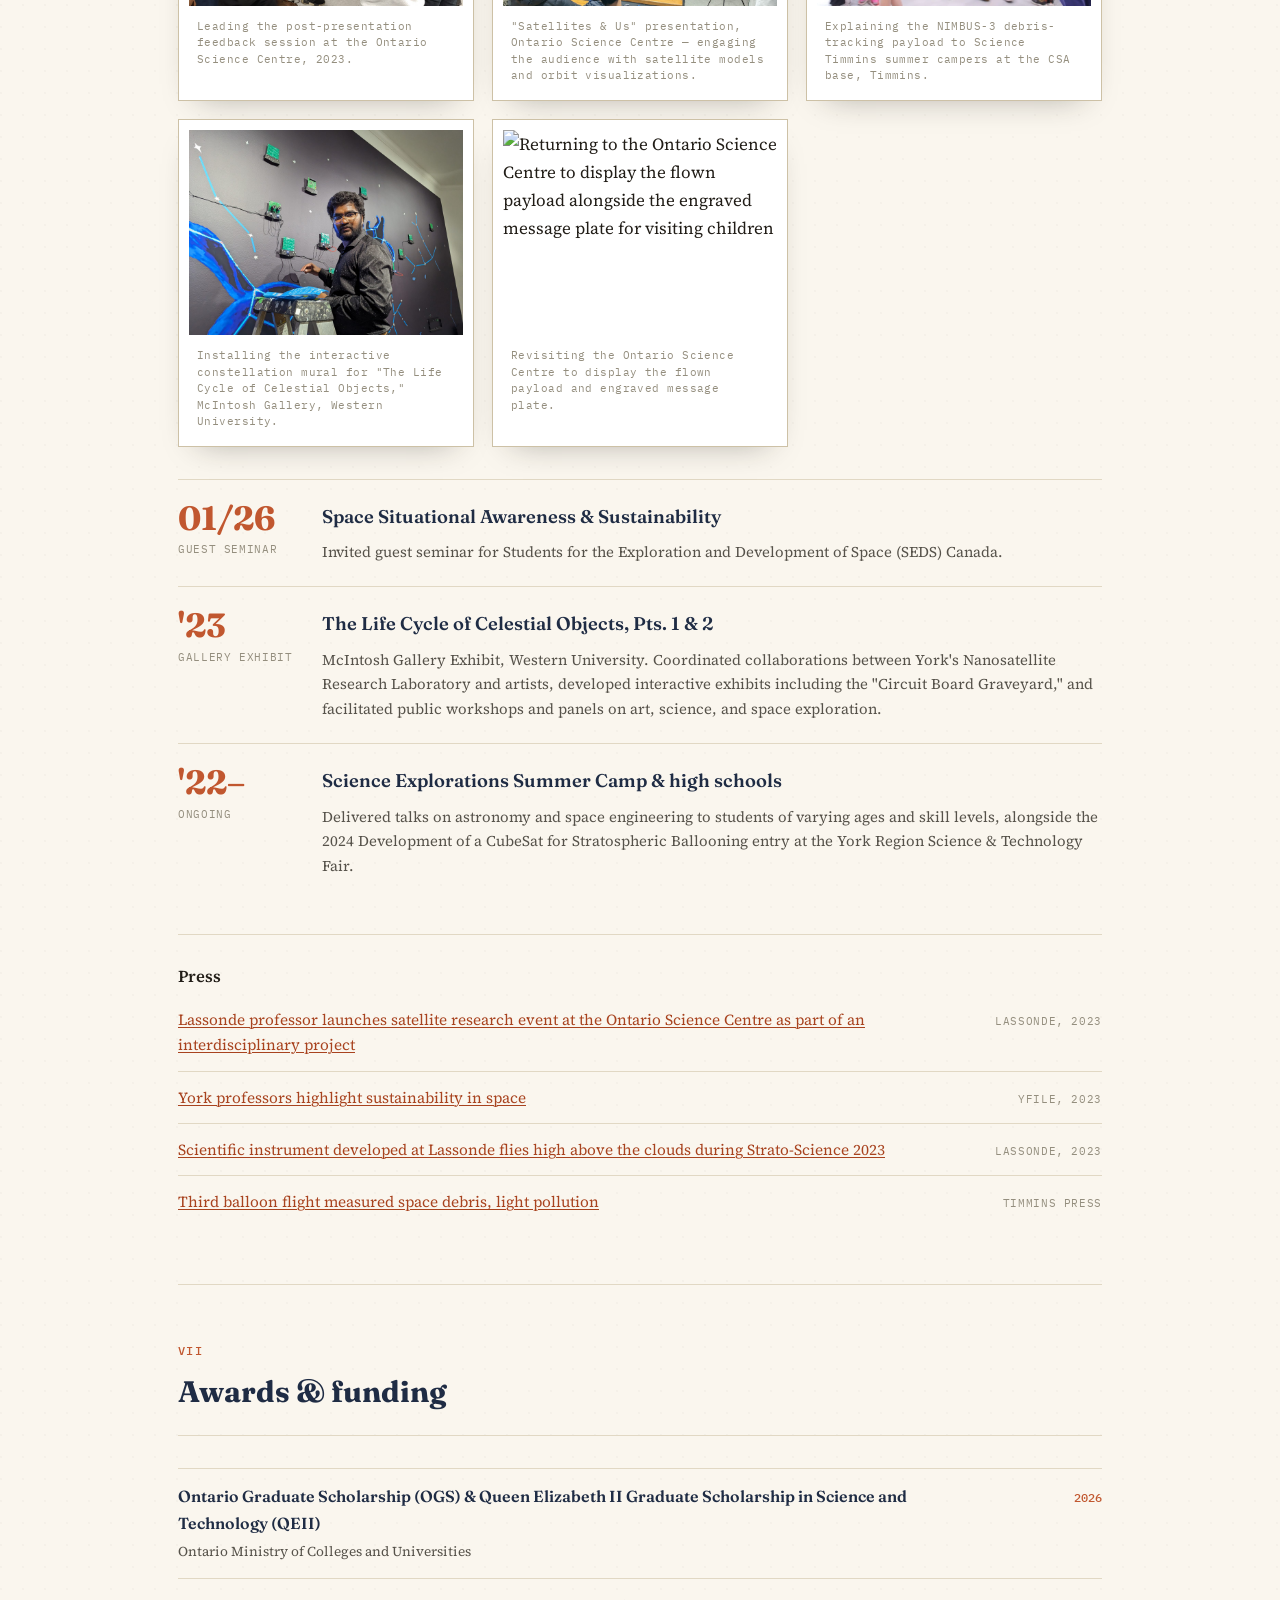
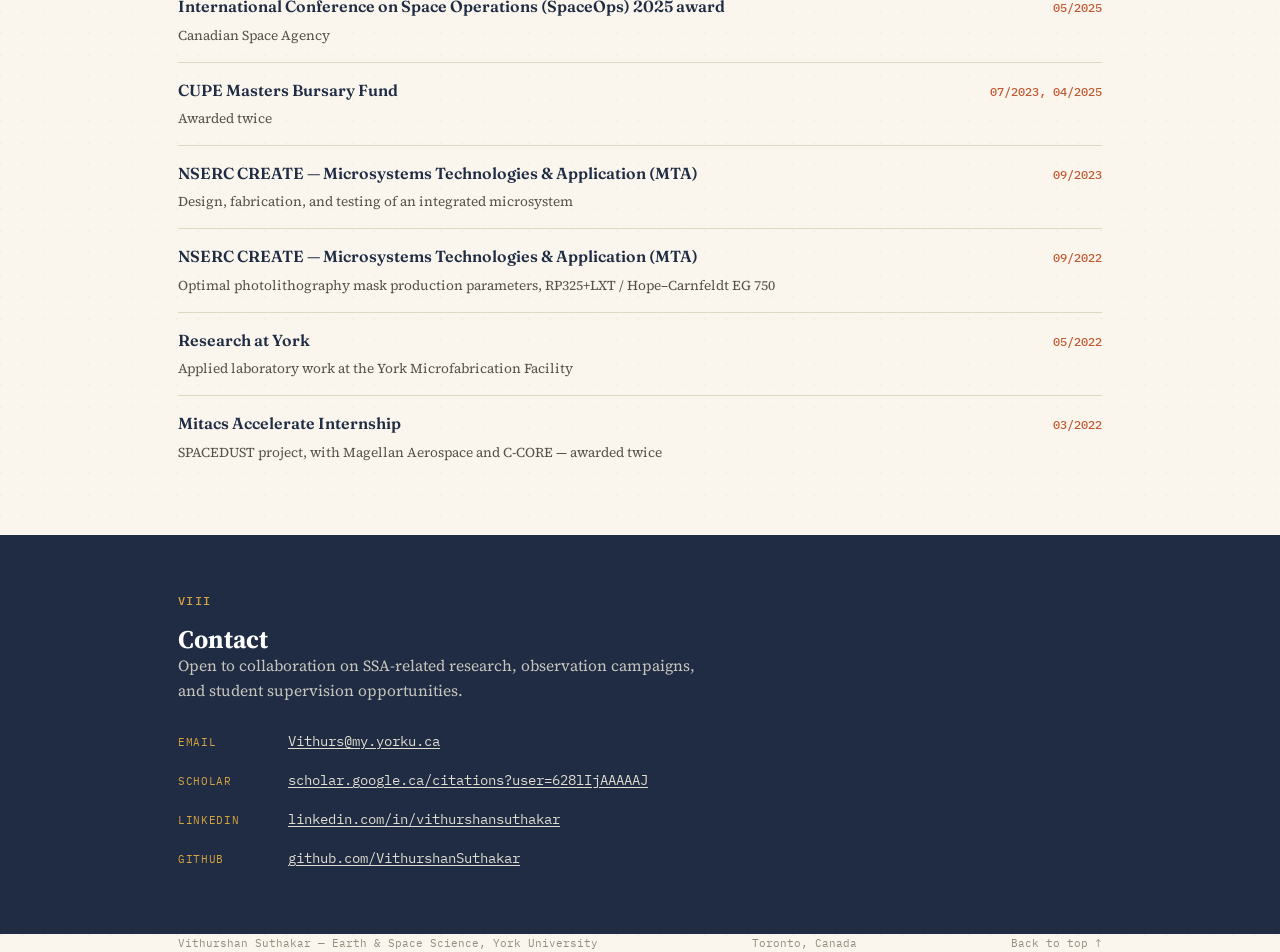
==== commit e7ac2107: "Added SSA section" ====
--- a/index.html
+++ b/index.html
@@ -614,6 +614,145 @@
     .orbenv-grid > div:last-child .lab{ color:var(--ink-faint); }
   }
 
+  /* ---------- LIVE SSA SECTION ---------- */
+  .live-sub{
+    font-family:var(--display); font-size:1.25rem; font-weight:600; color:var(--navy);
+    margin:40px 0 8px;
+  }
+  .live-sub:first-of-type{ margin-top:0; }
+  .live-lead{ color:var(--ink-soft); font-size:.95rem; max-width:66ch; margin-bottom:18px; }
+
+  /* Ground-track map */
+  .gt-panel{
+    border:1px solid var(--rule-2); background:var(--navy);
+    box-shadow:0 14px 32px -20px rgba(33,29,23,.4);
+  }
+  .gt-map-wrap{ position:relative; }
+  .gt-panel svg{ width:100%; height:auto; display:block; }
+  .gt-clock{
+    position:absolute; top:10px; right:12px;
+    font-family:var(--mono); font-size:11px; color:rgba(243,236,220,.75);
+    letter-spacing:.08em;
+  }
+  .gt-dot{ cursor:pointer; }
+  .gt-hit{ fill:transparent; cursor:pointer; }
+  .gt-label{
+    font-family:'IBM Plex Mono', monospace; font-size:10px;
+    fill:rgba(243,236,220,.85); letter-spacing:.5px; pointer-events:none;
+    paint-order:stroke; stroke:#1f2c44; stroke-width:3px; stroke-linejoin:round;
+  }
+  .gt-bar{
+    display:flex; justify-content:space-between; align-items:center; gap:14px;
+    flex-wrap:wrap; padding:12px 16px;
+    border-top:1px solid rgba(255,255,255,.12);
+  }
+  .gt-legend{
+    display:flex; gap:14px; flex-wrap:wrap;
+    font-family:var(--mono); font-size:10.5px; letter-spacing:.06em;
+    text-transform:uppercase; color:rgba(243,236,220,.7);
+  }
+  .gt-legend span{ display:inline-flex; align-items:center; gap:6px; }
+  .gt-legend i{ width:9px; height:9px; border-radius:50%; display:inline-block; }
+  .gt-info{
+    background:var(--paper); border:1px solid var(--rule-2); border-top:none;
+    padding:14px 18px;
+    font-family:var(--mono); font-size:12.5px; color:var(--ink-soft);
+    display:flex; gap:8px 26px; flex-wrap:wrap; align-items:baseline;
+    min-height:48px;
+  }
+  .gt-info .nm{
+    font-family:var(--display); font-size:1.05rem; font-weight:600; color:var(--navy);
+    width:100%;
+  }
+  .gt-info b{ color:var(--rust); font-weight:500; text-transform:uppercase; font-size:10.5px; letter-spacing:.06em; margin-right:6px; }
+  .gt-fallback{
+    padding:40px 24px; text-align:center; color:rgba(243,236,220,.7);
+    font-family:var(--mono); font-size:12.5px;
+  }
+
+  /* Streak detection demo */
+  .sd-grid{ display:grid; grid-template-columns:1.25fr 1fr; gap:28px; align-items:start; }
+  @media (max-width:760px){ .sd-grid{ grid-template-columns:1fr; } }
+  .sd-frame{
+    border:1px solid var(--rule-2); background:#0c111c; padding:8px;
+    box-shadow:0 14px 32px -20px rgba(33,29,23,.4);
+  }
+  .sd-frame canvas{ width:100%; height:auto; display:block; }
+  .sd-meta{
+    display:flex; justify-content:space-between; align-items:center; gap:10px;
+    padding:9px 4px 2px;
+    font-family:var(--mono); font-size:10.5px; color:var(--ink-faint);
+    letter-spacing:.06em; text-transform:uppercase;
+  }
+  .sd-meta button{
+    background:none; border:1px solid var(--rule-2); border-radius:3px;
+    font-family:var(--mono); font-size:10.5px; letter-spacing:.08em;
+    text-transform:uppercase; color:var(--ink-soft); padding:5px 12px; cursor:pointer;
+  }
+  .sd-meta button:hover{ border-color:var(--rust); color:var(--rust); }
+  .sd-copy p{ color:var(--ink-soft); font-size:.93rem; margin-bottom:12px; }
+  .sd-copy .step{
+    font-family:var(--mono); font-size:10.5px; color:var(--rust);
+    letter-spacing:.08em; text-transform:uppercase; display:block; margin-bottom:4px;
+  }
+
+  /* Population timeline */
+  .tl-panel{
+    border:1px solid var(--rule-2); background:#fff; padding:14px 14px 8px;
+    box-shadow:0 14px 32px -20px rgba(33,29,23,.4); position:relative;
+  }
+  .tl-head{
+    display:flex; justify-content:space-between; align-items:flex-end;
+    gap:12px; flex-wrap:wrap; padding:2px 6px 12px;
+    border-bottom:1px solid var(--rule); margin-bottom:10px;
+  }
+  .tl-readout{ display:flex; align-items:baseline; gap:12px; }
+  .tl-count{
+    font-family:var(--display); font-weight:700; color:var(--navy);
+    font-size:clamp(1.7rem, 3.6vw, 2.4rem); line-height:1;
+    font-variant-numeric:tabular-nums; min-width:5.2ch;
+  }
+  .tl-yr{
+    font-family:var(--mono); font-size:12.5px; color:var(--rust);
+    letter-spacing:.08em; font-weight:500;
+  }
+  .tl-flash{
+    font-family:var(--mono); font-size:10.5px; color:var(--ink-faint);
+    letter-spacing:.06em; text-transform:uppercase; margin-top:6px; min-height:14px;
+  }
+  .tl-replay{
+    background:none; border:1px solid var(--rule-2); border-radius:3px;
+    font-family:var(--mono); font-size:10.5px; letter-spacing:.08em;
+    text-transform:uppercase; color:var(--ink-soft); padding:6px 13px; cursor:pointer;
+  }
+  .tl-replay:hover{ border-color:var(--rust); color:var(--rust); }
+  .tl-panel svg{ width:100%; height:auto; display:block; touch-action:pan-y; }
+  .tl-tip{
+    position:absolute; pointer-events:none; z-index:5;
+    background:var(--navy); color:var(--cream);
+    font-family:var(--mono); font-size:11px; line-height:1.5;
+    padding:8px 11px; border-radius:3px; max-width:230px;
+    opacity:0; transition:opacity .15s ease;
+    box-shadow:0 10px 24px -10px rgba(31,44,68,.55);
+  }
+  .tl-tip.on{ opacity:1; }
+  .tl-tip .yr{ color:var(--gold); }
+  .tl-event{
+    cursor:pointer;
+    transform-box:fill-box; transform-origin:center;
+    transition:transform .4s cubic-bezier(.34,1.56,.64,1);
+  }
+  .tl-event.off{ transform:scale(0); }
+  .tl-today{ animation:livepulse 2.4s ease-in-out infinite; }
+  .tl-cross{ opacity:0; transition:opacity .15s ease; pointer-events:none; }
+  .tl-cross.on{ opacity:1; }
+  .tl-axis{
+    font-family:'IBM Plex Mono', monospace; font-size:10px; fill:var(--ink-faint);
+  }
+  @media print{
+    #live .gt-panel, #live .sd-frame, #live .sd-meta, #live .gt-info{ display:none; }
+  }
+
   /* ---------- INTERACTIVE LAYER ---------- */
 
   /* Scroll reveals */
@@ -762,6 +901,7 @@
     <button class="menu-btn" id="menu-btn" aria-expanded="false" aria-controls="site-nav">Menu</button>
     <nav id="site-nav">
       <a href="#about">About</a>
+      <a href="#live">Live</a>
       <a href="#experience">Experience</a>
       <a href="#publications">Publications</a>
       <a href="#teaching">Teaching</a>
@@ -849,6 +989,7 @@
 <nav class="spy" id="spy" aria-label="Section navigation">
   <div class="wrap">
     <a href="#about">About</a>
+    <a href="#live">Live</a>
     <a href="#experience">Experience</a>
     <a href="#publications">Publications</a>
     <a href="#teaching">Teaching</a>
@@ -964,10 +1105,84 @@
 
   <div class="wrap">
 
+  <!-- LIVE SSA -->
+  <section id="live">
+    <span class="sec-num">II</span>
+    <h2 class="sec-title">SSA, live in your browser</h2>
+    <p class="sec-intro">
+      Three small, working demonstrations of what Space Situational Awareness actually involves —
+      real catalogue objects, real orbital mechanics, and the detection problem my research tackles.
+      Everything below runs locally in your browser; nothing is pre-rendered.
+    </p>
+
+    <h3 class="live-sub">Live ground tracks</h3>
+    <p class="live-lead">
+      These are real objects from the public catalogue, propagated with
+      <strong>SGP4</strong> from TLEs refreshed daily — the same propagation model behind my
+      coordinate-transformation and catalogue-association work. Click or tap an object for its
+      current state; the dashed line is its ground track for the surrounding ±50 minutes.
+    </p>
+    <div class="gt-panel">
+      <div class="gt-map-wrap">
+        <svg id="gt-map" viewBox="0 0 1000 500" role="img" aria-label="World map showing live positions and ground tracks of catalogued satellites">
+          <rect width="1000" height="500" fill="#1f2c44"/>
+          <g id="gt-grat" stroke="rgba(243,236,220,.07)" stroke-width="1"></g>
+          <path id="gt-land" d="M670 151L673 152L675 152L676 150L678 150L679 149L680 147L682 146L684 146L686 146L688 147L691 146L693 146L695 146L695 144L697 143L698 144L698 147L700 148L702 147L704 146L705 146L708 146L707 147L706 148L703 148L700 149L698 150L699 151L699 152L698 154L697 156L694 155L695 157L694 158L692 160L693 161L691 162L688 162L686 163L684 165L684 167L681 168L679 168L677 168L674 169L669 167L672 165L671 163L669 162L669 161L668 158L669 157L668 156L669 154L670 151ZM545 266L546 268L547 270L549 272L550 272L553 272L554 270L556 270L557 269L560 270L560 272L561 273L561 275L561 276L562 277L562 281L563 281L565 280L566 280L566 283L567 284L567 286L561 286L561 295L563 297L564 299L559 300L553 299L551 298L539 298L537 297L536 297L534 298L533 298L532 296L533 294L534 291L534 290L535 288L535 286L537 285L538 283L538 281L538 280L537 279L536 277L536 275L537 274L536 271L535 269L534 267L535 267L537 266L545 266ZM535 266L533 264L534 263L536 263L535 265L535 266ZM557 134L557 136L558 137L557 138L556 140L554 138L554 137L554 135L554 134L555 131L556 132L557 134ZM643 183L646 183L648 183L650 183L652 181L654 179L656 178L657 181L655 181L655 183L654 184L653 186L653 188L644 186L643 183ZM318 403L315 403L314 402L312 402L309 402L309 396L310 397L312 400L315 401L319 402L318 403ZM320 311L321 313L322 311L325 311L331 316L333 317L337 319L340 320L340 321L337 325L340 326L343 327L345 326L348 324L348 321L350 321L351 323L351 325L349 326L347 327L344 330L340 334L339 336L338 339L339 342L338 344L338 346L341 348L341 350L342 351L342 353L340 356L335 358L330 358L327 358L327 360L327 362L327 363L326 364L323 364L320 363L319 364L320 367L321 368L323 367L324 368L321 369L319 371L319 374L318 375L315 375L313 377L312 379L315 381L318 381L317 384L313 385L312 389L309 390L308 391L309 394L311 395L307 395L300 394L299 393L299 391L297 391L296 390L296 387L298 386L299 384L299 383L300 380L301 377L301 375L302 374L301 373L301 372L300 371L300 367L301 367L300 363L301 361L302 358L303 357L302 354L302 352L305 350L304 348L306 345L306 342L304 337L306 334L306 332L307 329L308 326L310 325L309 324L310 318L313 317L314 314L316 311L320 311ZM621 136L625 135L627 137L627 138L628 140L629 140L629 142L627 141L626 140L624 140L623 139L621 138L622 137ZM335 472L334 474L333 475L327 475L321 475L317 474L316 473L322 473L328 473L330 472L332 471L335 472ZM58 471L52 471L49 470L47 469L45 468L47 467L52 468L55 469L57 470L58 471ZM375 467L378 468L379 470L380 471L380 472L375 473L371 474L366 475L360 475L353 475L350 474L350 473L356 472L358 471L360 470L361 469L363 468L365 467L366 467L370 466L375 467ZM163 454L167 455L170 454L169 455L166 456L162 456L159 455L163 454ZM151 454L155 455L154 455L150 455L146 454L148 453L151 454ZM225 450L228 450L231 450L233 451L231 451L227 451L224 451L220 451L217 451L216 450L217 449L221 450L225 450ZM310 447L310 448L309 450L306 451L303 451L299 451L300 450L297 451L294 451L292 450L295 448L297 448L300 448L301 446L301 443L302 442L305 441L306 442L307 443L308 445L309 446L310 447ZM337 428L336 429L334 428L332 429L330 429L328 430L326 431L326 433L327 434L326 435L323 435L321 436L320 437L318 438L319 440L320 441L322 441L324 442L326 443L327 446L328 446L329 447L330 450L330 451L331 453L331 455L330 456L328 457L324 457L323 458L321 459L317 460L313 461L310 461L306 462L304 463L299 463L295 463L290 463L285 463L286 464L291 465L294 465L295 466L292 467L288 467L284 468L283 470L287 471L291 473L297 473L302 474L306 475L311 476L317 476L324 477L329 478L334 479L337 480L338 481L342 480L346 479L351 478L357 478L362 477L369 477L375 477L381 478L383 477L387 476L394 476L399 475L404 475L410 474L416 474L421 473L419 472L418 471L412 470L406 471L401 471L400 470L401 468L402 467L406 466L411 466L414 465L417 464L420 463L424 462L427 462L429 462L434 462L438 461L441 461L444 460L447 460L451 459L454 458L456 457L457 456L454 455L455 454L457 453L460 453L463 452L466 451L468 450L469 449L471 448L475 448L476 449L479 449L481 447L484 447L485 448L488 449L492 448L495 448L498 448L499 449L502 448L505 448L508 447L511 447L514 446L517 446L520 445L522 444L524 445L526 444L528 446L530 447L533 446L534 445L537 444L541 445L542 446L544 445L547 444L551 444L553 444L557 444L560 445L561 446L563 446L566 446L569 446L572 446L575 446L578 445L581 445L583 444L586 444L589 443L591 443L593 441L594 440L597 441L598 442L600 442L603 442L605 443L607 444L610 443L611 442L614 441L617 441L619 440L623 440L625 439L627 438L629 438L632 438L634 437L636 436L639 436L641 436L644 434L646 433L649 433L651 433L654 433L657 433L659 434L659 435L661 436L663 437L666 437L668 438L671 439L673 439L676 438L678 437L681 438L683 438L686 438L689 439L691 439L694 442L693 444L691 444L688 445L692 446L690 448L689 450L691 450L694 451L697 450L699 449L700 448L701 447L703 446L704 445L705 444L707 444L710 444L713 443L716 443L717 442L718 441L720 440L722 439L725 439L726 438L728 437L730 437L733 437L735 437L738 436L741 437L743 436L744 434L745 435L747 436L749 437L752 437L754 436L757 437L760 437L762 436L764 437L766 437L769 437L772 437L774 436L777 437L779 436L780 435L782 434L786 432L787 433L790 433L791 434L795 436L798 436L800 436L803 436L806 435L808 435L810 434L814 434L816 433L818 434L819 434L821 435L824 435L826 436L829 437L833 437L836 437L838 436L840 435L842 435L845 435L848 435L850 435L853 435L855 435L858 435L860 435L863 435L866 434L869 434L872 434L874 434L875 433L877 432L877 433L878 435L879 435L882 436L885 436L889 436L891 436L895 436L897 436L901 436L904 436L906 437L907 439L910 439L913 440L917 440L921 441L924 441L927 441L929 440L931 441L933 442L936 443L939 443L942 443L944 444L947 445L949 446L952 446L955 446L958 447L961 447L965 447L968 447L971 448L974 448L976 449L974 451L973 452L972 453L970 455L967 455L965 456L961 457L960 458L958 459L956 460L955 461L954 462L954 463L956 465L958 467L963 468L964 469L959 469L955 470L949 470L947 471L947 473L945 474L944 475L948 476L949 477L951 478L955 479L959 480L963 481L969 481L971 483L979 483L981 484L989 484L995 485L1000 485L0 485L3 484L8 485L11 484L16 485L19 484L28 483L31 484L32 484L36 485L44 486L50 486L61 487L69 486L81 487L87 488L95 487L102 486L103 485L92 485L83 484L81 483L73 482L74 481L75 480L76 479L75 478L71 477L69 476L64 475L71 475L78 475L82 476L86 475L91 474L93 473L92 472L89 471L85 470L79 470L74 470L69 470L67 469L63 468L61 467L60 464L61 464L64 465L69 464L73 464L75 465L80 465L83 464L87 464L90 463L94 462L93 460L94 459L97 459L99 460L103 459L107 459L111 459L114 458L118 458L121 457L124 456L127 457L128 457L133 456L136 457L140 457L144 456L148 457L152 457L156 457L160 457L164 457L167 457L170 456L174 456L177 456L180 456L183 455L185 456L186 457L188 458L191 457L194 458L198 458L201 459L205 459L209 458L213 458L217 459L220 459L222 458L220 457L219 456L215 456L214 455L212 452L214 452L218 452L221 452L225 453L227 453L229 454L232 454L236 454L240 454L243 453L246 454L250 454L252 452L254 453L258 453L261 453L263 454L267 454L270 455L274 455L276 454L277 453L280 454L284 454L286 455L288 455L292 455L295 455L298 454L301 454L305 453L309 453L311 452L313 451L314 450L312 448L311 447L310 446L310 445L310 443L311 442L312 440L312 438L313 436L315 435L317 434L318 433L321 432L322 431L323 430L325 430L328 429L329 429L331 428L334 428L336 427L337 426L339 426L341 426L340 427L337 428ZM691 385L693 386L696 386L695 388L691 388L691 387L691 386ZM904 363L907 364L908 364L910 363L912 364L912 367L911 368L911 370L910 369L908 371L906 371L904 369L904 367L902 364L902 363L904 363ZM899 288L900 290L902 289L902 291L904 292L904 293L904 295L905 297L906 299L906 301L907 303L910 304L912 305L913 307L915 309L916 312L917 311L918 313L919 315L921 317L922 318L925 320L925 322L925 324L925 326L927 328L926 331L926 332L925 334L925 336L925 338L923 340L921 342L920 344L919 345L919 348L918 349L917 351L917 353L915 355L912 355L909 356L908 357L906 358L904 357L902 357L903 355L901 356L899 358L897 357L895 357L893 356L891 356L889 354L888 352L888 350L886 349L884 349L885 348L884 346L883 347L880 348L882 346L882 345L883 343L883 341L881 344L879 345L878 347L876 346L876 344L874 342L872 341L869 339L867 339L865 337L860 338L856 339L853 340L850 339L847 341L845 342L845 343L843 344L841 344L839 344L837 344L835 344L833 344L831 346L829 347L828 347L826 347L824 347L821 346L820 345L820 343L821 343L821 341L822 339L821 338L820 335L819 333L820 332L818 330L817 328L817 326L815 324L815 323L816 324L815 321L816 322L817 323L817 322L816 319L815 318L815 316L816 314L816 312L817 310L817 313L818 311L821 310L822 309L824 308L825 307L828 307L830 306L831 305L833 305L836 305L837 303L838 302L840 301L840 298L842 296L843 298L844 297L843 296L844 295L845 295L845 293L847 292L848 291L849 290L850 290L852 289L853 288L855 290L857 291L858 291L860 292L859 290L861 288L862 287L863 285L865 284L866 284L868 284L868 282L866 281L868 281L869 282L871 283L873 283L876 284L877 283L879 283L880 284L880 286L879 287L878 288L877 290L876 291L879 293L881 294L882 295L884 297L886 297L889 299L891 298L892 297L892 296L893 294L894 292L893 290L893 288L893 286L894 284L894 283L895 281L896 280L897 281L897 283L898 284L899 286L899 287ZM547 116L545 117L545 120L542 120L541 121L538 121L534 120L531 120L529 120L528 120L526 119L527 118L529 119L532 118L534 117L535 118L536 116L538 114L540 115L541 114L545 115L546 114L547 115L547 116ZM625 140L627 140L628 142L626 142L625 141ZM632 136L633 136L635 134L636 135L638 137L639 137L638 138L637 141L636 142L636 144L633 142L634 141L632 140L629 142L629 140L628 140L627 139L626 137L625 136L628 136L629 136L628 134L630 134L632 136ZM581 262L581 259L581 258L582 258L583 257L585 257L585 258L585 260L584 261L583 262ZM509 107L511 108L514 107L516 108L517 109L517 111L516 112L513 111L512 111L510 110L509 109L507 109L509 107ZM507 233L505 233L504 231L505 225L504 223L503 222L502 219L504 218L505 218L507 216L510 218L511 220L510 221L509 224L508 225L508 226L508 228L507 233ZM492 223L490 222L489 223L487 223L485 221L485 220L486 218L488 215L488 213L490 213L491 212L494 210L497 208L499 208L501 209L501 210L501 211L503 213L503 214L506 215L506 217L504 218L503 219L500 219L499 219L497 219L492 220L492 221L492 223ZM757 189L757 191L757 193L756 191L756 190L755 188L754 187L751 187L751 189L750 189L748 189L747 186L746 184L746 183L745 182L747 180L745 178L746 177L748 178L750 178L750 180L752 180L755 180L757 181L755 183L754 183L753 185L755 186L755 184L757 189ZM563 127L564 128L567 128L571 129L572 128L576 127L578 128L579 129L578 130L577 132L578 133L575 133L573 134L573 135L570 135L568 134L566 135L564 135L564 133L562 132L563 131L564 130L563 129L563 127ZM285 184L283 183L282 182L283 180L285 182L285 184ZM284 176L281 177L282 175L284 175ZM286 176L286 178L285 176L284 175L286 176ZM553 125L553 127L554 128L554 129L553 129L552 132L549 130L548 129L547 129L546 128L544 126L544 124L546 124L547 124L550 125L552 125L553 125ZM565 100L568 100L571 99L572 98L574 97L574 96L575 95L578 94L581 95L583 95L586 96L586 97L587 100L588 100L590 101L590 102L587 102L588 105L586 105L585 107L581 107L579 107L576 107L573 106L570 106L568 106L567 107L565 107L565 105L564 104L566 104L565 101L565 100ZM252 201L254 199L255 200L255 201L255 202L255 204L254 205L252 206L252 203L252 201ZM325 311L322 311L321 313L320 311L316 311L314 313L312 314L311 310L309 307L310 304L308 303L308 301L307 299L308 296L307 294L307 292L308 290L309 288L309 286L307 280L309 281L310 281L313 279L315 278L319 277L318 279L318 282L321 285L324 285L326 286L327 287L329 287L330 287L332 288L332 290L333 292L333 295L338 295L338 297L340 299L340 300L340 303L339 304L339 305L336 304L333 304L328 305L327 307L327 308L326 312ZM340 334L344 330L347 327L349 326L351 325L351 323L350 321L348 321L349 320L349 318L349 317L347 317L346 315L346 313L343 311L342 312L339 311L339 308L338 306L339 304L340 303L340 300L340 299L338 298L338 295L333 295L332 292L333 291L332 288L330 287L329 287L327 287L326 286L324 285L321 285L318 282L319 280L319 277L315 278L313 279L311 280L309 281L307 280L305 281L304 281L304 276L302 278L299 278L298 276L297 276L297 275L296 273L294 271L295 269L297 268L297 267L298 265L301 263L303 262L306 262L307 254L307 253L307 252L305 251L306 248L307 248L306 247L306 245L311 245L312 244L314 247L316 248L318 248L321 246L322 246L322 245L324 244L321 243L321 241L321 239L320 239L323 239L325 240L328 238L331 237L332 236L333 235L333 237L335 239L334 240L333 242L334 244L334 245L336 246L337 246L339 246L340 245L342 245L344 245L345 243L347 243L349 244L350 244L351 244L353 244L354 243L355 241L357 238L358 240L360 245L361 245L361 247L359 249L360 250L365 251L365 253L367 252L371 253L375 254L377 256L376 257L379 257L385 258L389 258L393 260L397 263L399 264L401 264L402 265L403 269L404 270L402 275L401 277L397 281L395 284L393 286L392 288L392 294L391 298L391 300L390 301L390 304L387 308L386 311L384 312L383 314L380 314L376 315L374 316L371 317L368 319L365 322L365 324L365 325L365 328L364 330L362 331L359 336L357 338L355 340L354 342L352 344L351 342L352 341L351 339L348 337L346 336L342 334L340 334ZM817 237L818 236L821 235L821 236L820 238L819 238L817 237ZM755 173L756 174L756 175L753 176L751 175L749 176L747 175L749 172L750 171L752 172L753 172L755 173ZM571 301L573 304L576 307L577 307L578 310L580 310L582 311L578 313L575 315L574 317L574 318L572 319L572 320L570 321L567 321L566 321L565 320L563 321L563 322L561 323L560 324L558 325L558 322L556 319L555 311L558 311L558 301L560 301L564 300L565 301L567 300L570 299L571 301ZM542 229L545 229L546 229L550 228L551 227L553 226L553 225L556 225L558 224L560 221L562 220L564 219L564 220L565 222L565 224L566 226L568 227L570 228L572 231L573 232L574 233L576 235L575 236L573 236L571 235L570 236L568 236L565 237L563 237L562 239L560 238L558 238L556 237L554 236L553 237L552 238L551 240L549 240L548 240L546 241L544 244L544 242L543 241L542 239L540 237L540 235L540 233L542 229ZM323 121L325 121L328 121L326 122L322 121L322 119L323 121ZM328 114L327 114L323 113L321 111L325 112L328 113ZM157 115L156 116L151 114L150 113L148 112L144 111L143 110L146 110L148 110L151 110L152 111L153 113L156 114L157 115ZM344 109L342 112L344 111L346 111L345 112L347 113L349 112L351 113L351 115L353 115L353 116L354 118L353 120L351 121L350 120L350 118L346 120L344 120L346 118L344 118L341 118L335 118L337 116L335 115L338 114L341 109L342 108L345 107L346 107L344 109ZM131 100L134 100L133 103L136 105L133 104L132 102L130 102L130 100L131 100ZM280 77L279 79L278 79L278 77L280 77ZM273 76L269 77L267 77L269 75L273 75ZM263 68L264 69L265 68L267 69L270 70L273 71L273 72L276 72L277 73L275 74L271 73L269 72L266 73L262 75L261 73L258 73L260 72L260 70L261 67L263 68ZM289 63L286 64L285 62L287 61L289 60L291 61L291 63L289 63ZM234 58L233 59L229 58L227 58L223 57L225 56L227 55L230 56L232 56L234 58ZM248 57L248 60L252 58L256 59L255 61L257 63L260 61L262 59L262 56L266 56L270 57L274 58L274 59L272 61L274 62L274 64L268 66L265 66L262 65L261 67L258 69L257 70L254 72L250 72L248 73L248 75L245 75L241 78L238 81L237 83L237 86L241 87L242 89L244 91L248 91L253 92L255 93L257 94L261 95L264 96L268 97L271 97L271 99L272 102L274 105L278 108L280 107L282 104L280 100L278 98L283 97L286 95L287 93L287 91L285 89L282 87L285 84L284 81L283 77L285 76L290 77L293 77L295 77L297 77L301 79L302 80L307 80L307 83L308 86L310 87L312 88L316 87L319 84L321 82L323 85L326 88L329 92L328 94L332 95L335 97L339 97L341 98L342 101L344 101L345 102L345 105L343 106L341 107L337 108L333 110L329 111L323 110L318 110L316 110L313 112L310 114L306 117L302 120L305 119L309 116L315 114L319 113L322 115L319 116L320 119L321 122L325 123L329 123L332 119L332 121L334 122L330 124L324 126L322 127L318 129L316 129L316 126L321 124L317 124L314 125L312 123L312 119L310 118L309 119L306 120L305 122L304 124L303 124L301 125L296 125L292 125L291 126L288 128L287 129L284 129L281 129L280 129L281 131L277 132L274 133L271 134L269 134L270 132L271 131L272 129L271 127L271 124L268 123L266 121L265 121L264 120L262 119L260 118L257 117L255 116L252 117L248 116L245 116L243 115L240 115L238 115L237 113L236 114L230 114L220 114L211 114L203 114L194 114L186 114L178 114L175 114L167 114L159 114L153 111L151 110L146 109L144 106L145 105L141 103L141 101L137 99L137 98L139 96L139 95L134 93L131 90L130 88L127 86L125 85L124 84L121 85L118 86L116 85L114 83L111 83L108 82L108 67L108 56L114 57L118 58L121 59L123 57L127 57L131 57L135 56L139 55L141 56L143 56L144 54L146 55L151 57L154 55L155 57L158 57L159 56L163 56L167 57L173 58L177 59L180 59L184 60L180 61L185 62L192 62L195 61L198 63L201 61L198 60L200 59L203 59L205 59L207 60L210 61L213 61L218 62L222 62L227 62L226 60L229 60L233 60L233 63L235 61L237 61L238 58L235 56L232 55L232 52L236 50L239 51L242 52L246 55L243 56L248 57ZM183 47L181 48L188 47L192 49L195 47L197 48L199 51L201 50L199 47L201 47L204 47L207 48L209 51L210 53L214 54L219 55L219 57L215 57L216 58L215 59L210 59L206 58L202 58L197 59L190 59L185 60L184 58L180 58L177 58L174 56L176 55L180 55L184 55L188 55L182 54L176 54L172 54L171 53L177 52L173 52L168 51L171 49L173 48L180 46L183 47ZM210 46L207 48L203 46L208 45L210 46ZM288 47L285 48L282 48L279 48L275 46L277 45L283 45L288 47ZM260 47L262 49L264 46L271 45L276 48L276 50L281 49L284 48L290 49L294 51L294 52L299 51L302 53L309 54L311 55L314 58L309 59L315 61L320 62L324 64L328 64L327 66L322 69L319 68L315 66L311 66L311 68L314 69L317 70L319 71L320 74L319 76L316 75L309 73L313 75L316 77L309 77L303 75L299 74L300 73L296 72L292 70L284 72L282 71L284 69L289 69L295 68L294 67L295 66L298 63L297 62L296 61L292 60L286 59L288 58L285 56L283 56L281 55L279 56L274 56L264 56L258 55L254 54L251 53L254 52L250 52L249 49L252 47L254 46L262 45L260 47ZM221 45L225 45L230 45L228 47L232 48L231 51L227 52L224 52L222 51L215 49L221 48L218 46L221 45ZM241 48L238 50L235 50L233 47L233 46L235 45L237 44L243 44L249 45L244 47L241 48ZM165 52L158 53L157 52L150 50L151 49L153 47L156 45L153 44L162 43L166 44L173 44L176 45L179 46L176 47L169 49L165 51L165 52ZM240 42L238 43L234 43L231 42L233 41L237 40L239 41L240 42ZM226 37L229 38L229 40L227 42L223 42L220 42L220 40L215 40L215 38L218 38L222 37L226 37ZM199 38L201 39L203 39L206 39L206 40L205 42L195 42L188 43L184 43L189 41L177 42L173 41L177 38L179 38L187 38L192 40L197 40L193 38L196 37L198 37L199 38ZM237 36L240 37L246 37L248 38L247 39L250 39L252 40L256 40L260 40L264 40L270 39L275 40L278 41L278 42L277 43L272 43L269 43L261 43L255 43L251 43L243 42L242 41L242 39L239 38L233 38L230 37L231 36L237 36ZM177 34L177 36L175 37L172 38L167 39L163 39L159 39L163 36L169 35L173 35L177 34ZM239 35L238 35L233 35L238 34L240 34ZM194 34L189 35L185 34L187 33L191 33L195 33L194 34ZM195 32L192 32L187 32L190 31L192 31L195 32ZM234 33L230 34L227 33L226 32L230 31L231 31L235 32L234 33ZM222 32L223 34L219 33L214 32L208 32L211 31L207 31L212 30L220 31L222 32ZM258 29L262 30L258 30L253 33L248 33L242 32L239 31L241 29L236 30L233 29L231 27L233 26L235 25L238 25L237 24L243 24L247 26L252 26L256 27L258 29ZM310 19L317 19L323 20L328 20L321 22L315 23L312 24L318 24L312 25L307 26L302 28L297 29L295 29L286 30L290 30L288 31L291 32L288 33L284 34L282 35L278 36L284 36L276 38L269 38L261 38L257 38L251 38L251 36L256 36L255 34L257 33L264 35L260 33L256 32L258 31L263 31L264 30L260 29L259 27L266 27L268 28L273 26L266 26L257 26L252 25L249 24L246 23L250 22L253 22L258 21L262 20L266 21L269 21L271 20L275 19L280 19L288 19L290 19L298 19L304 19L310 19ZM527 118L526 119L528 120L529 120L528 121L526 121L525 122L524 122L522 123L520 123L519 122L518 121L517 121L517 120L519 119L520 118L523 118L527 118ZM309 396L309 402L312 402L314 402L313 404L311 404L309 404L308 404L306 403L303 403L299 401L296 400L293 397L295 397L299 399L302 400L304 399L305 397L307 396L309 396ZM311 310L312 314L314 313L313 317L310 318L310 323L310 325L308 326L307 329L306 332L306 334L304 337L305 342L306 345L304 348L305 350L302 352L302 354L303 357L302 358L301 361L300 363L301 367L300 367L300 371L301 372L301 373L302 373L301 375L301 377L300 380L299 383L299 384L298 386L296 387L296 390L297 391L299 391L299 393L300 394L307 395L310 395L307 395L306 396L303 397L303 400L298 399L295 397L292 395L291 393L292 392L290 390L290 385L291 383L294 380L290 380L293 377L293 373L297 373L298 368L296 367L295 370L294 370L294 366L295 361L297 359L296 356L296 353L298 349L300 344L302 340L301 336L302 334L301 330L303 327L304 321L304 316L305 309L305 305L305 301L306 300L307 299L308 301L308 303L310 304L309 307L311 310ZM806 198L804 199L802 199L802 196L803 195L806 194L808 194L808 195L807 197L806 198ZM855 112L859 113L863 115L864 117L868 117L870 116L875 115L874 118L873 119L872 122L870 125L866 124L864 125L865 127L864 131L863 131L863 132L861 131L860 132L856 133L856 135L854 135L852 134L851 136L847 137L845 139L841 140L839 141L836 142L838 141L837 140L839 138L838 136L835 137L832 139L831 141L828 141L826 142L828 144L830 145L830 146L833 147L836 145L838 146L840 146L840 147L836 148L835 150L832 151L831 153L834 155L835 157L837 160L839 162L839 164L837 165L838 166L839 167L839 169L838 172L836 172L834 175L832 178L830 182L826 184L822 187L819 187L817 188L816 187L815 189L811 190L808 191L807 193L805 194L805 192L805 191L801 190L800 190L797 189L796 188L796 187L794 186L793 185L790 187L788 187L785 187L784 188L782 188L783 191L781 191L781 189L779 190L778 190L776 189L776 186L775 186L774 183L771 184L771 180L774 178L774 176L774 174L773 173L772 171L770 171L767 171L768 170L767 168L765 169L763 169L759 170L757 173L755 173L753 172L752 172L750 171L749 172L747 174L746 172L745 173L742 172L738 172L736 170L734 170L733 169L731 168L729 166L726 165L725 166L721 164L719 162L718 159L720 160L720 158L719 157L719 155L716 151L712 150L711 148L709 147L708 144L706 143L705 140L705 139L708 138L710 137L713 138L714 136L717 136L718 134L723 133L723 131L725 130L722 125L728 124L729 124L731 119L737 119L738 118L738 115L741 115L743 113L744 115L747 116L751 118L753 120L752 123L753 124L756 125L760 125L763 127L765 127L766 130L768 131L771 131L776 132L780 131L783 132L787 134L790 134L792 134L795 133L799 132L803 132L807 131L809 129L811 128L809 127L811 125L812 125L815 126L818 124L822 123L824 121L826 120L830 120L832 120L830 117L828 116L826 118L823 117L822 117L821 116L823 114L824 111L827 112L831 111L831 109L834 107L835 106L835 104L834 103L836 102L840 102L843 102L847 102L850 103L852 106L853 107L854 109L855 112ZM492 236L491 236L489 236L487 236L484 236L482 237L479 238L479 236L479 234L478 233L476 232L477 231L476 229L477 227L478 226L478 224L477 223L478 222L481 222L482 221L483 222L485 221L486 222L488 223L490 222L492 223L493 227L492 230L491 233L492 235ZM536 244L534 244L533 244L531 244L527 244L527 241L526 240L525 239L524 238L524 237L524 235L526 232L528 230L531 232L533 231L534 228L534 227L535 226L536 224L537 222L538 220L540 218L540 216L539 215L540 214L541 216L542 218L541 220L543 222L541 222L539 222L539 223L540 225L542 226L542 227L543 229L541 232L540 235L540 236L542 238L543 241L544 242L544 243L544 245L542 245L540 244L536 244ZM586 240L585 244L586 245L585 246L584 247L583 248L583 251L582 252L582 254L581 256L581 258L581 259L581 262L582 265L582 266L582 268L584 270L585 273L581 273L579 275L580 277L579 280L579 283L582 284L582 287L580 287L579 285L578 284L576 284L575 282L574 283L572 283L571 281L569 281L568 281L566 280L565 280L563 281L562 281L562 277L561 276L561 275L561 273L560 272L560 270L557 270L556 269L554 270L553 271L551 272L549 272L547 271L546 268L545 266L537 266L535 267L534 267L535 265L536 263L538 263L539 263L541 264L542 262L544 261L544 258L546 255L547 253L549 252L549 250L549 248L550 245L550 243L551 242L551 240L552 238L553 237L554 236L556 237L558 238L560 238L562 239L563 237L565 237L568 236L569 236L570 236L573 236L575 236L578 238L579 238L581 238L583 237L583 238L586 240ZM536 263L535 262L533 264L531 261L533 260L532 258L535 257L535 255L536 257L539 257L540 256L540 254L540 252L538 250L540 247L537 246L536 245L536 244L540 244L542 245L544 245L544 244L546 241L548 240L549 240L551 240L551 242L550 243L550 245L549 248L550 249L549 251L547 253L546 255L544 258L544 260L542 262L541 264L539 263L538 263L537 264ZM291 250L289 250L288 249L285 249L284 248L281 246L282 245L281 244L284 243L285 241L286 239L285 239L285 237L285 234L285 231L284 230L284 229L285 228L285 226L287 226L289 224L290 223L290 221L292 219L294 219L296 219L298 217L299 217L301 215L302 216L300 218L299 219L298 220L297 221L297 223L296 225L298 225L298 226L299 228L299 229L300 231L304 230L305 231L307 233L310 233L312 233L312 235L312 237L312 239L313 241L312 242L313 244L314 247L313 245L311 245L306 245L306 247L308 247L306 248L305 251L307 252L307 253L307 254L306 262L304 260L305 258L303 256L302 257L299 257L297 256L295 254L294 253L293 251L291 250ZM270 227L268 227L268 225L266 224L265 222L264 223L262 222L262 221L261 220L262 219L264 220L266 219L267 220L268 221L269 222L271 223L270 225L270 226ZM271 186L274 186L276 186L279 187L280 188L282 187L286 190L287 191L290 192L292 193L294 194L292 195L290 195L288 195L284 195L286 193L285 193L283 192L282 192L281 190L280 190L277 189L273 188L273 187L270 187L268 188L267 189L265 189L264 189L265 188L267 187L269 186L271 186ZM591 152L594 152L596 151L594 152L593 153L591 153ZM594 153L592 154L590 154L590 152L591 152L592 152L594 153ZM547 115L546 114L545 115L542 114L540 115L538 114L536 113L535 112L534 111L536 110L537 109L539 109L540 108L542 108L543 109L545 109L546 111L549 110L551 111L552 113L551 113L550 114L548 114ZM528 97L530 99L533 99L535 99L538 100L539 101L540 102L540 104L541 105L542 108L540 108L539 109L537 109L536 110L534 110L535 112L536 113L538 114L537 116L536 118L534 117L532 118L529 118L527 118L524 117L521 118L521 116L522 114L518 113L517 113L517 111L517 109L517 106L518 106L519 105L520 102L520 101L522 101L524 100L524 99L524 97L526 98L528 97ZM620 215L620 217L619 217L620 218L619 220L618 219L616 219L616 218L617 216L618 215L619 215ZM535 96L534 98L531 96L530 95L534 94L535 96ZM530 93L530 94L527 96L528 97L526 98L524 97L523 96L522 93L524 91L526 91L527 90L529 90L529 91L528 92L530 93ZM301 195L303 195L305 195L306 196L308 196L309 197L310 198L309 199L308 199L307 199L305 199L304 199L302 201L301 200L300 198L301 197L301 195ZM533 185L524 190L516 196L512 197L509 197L509 195L507 195L506 194L505 193L496 187L486 181L476 174L476 170L480 168L483 167L485 167L487 165L490 164L490 162L491 162L493 161L496 160L496 159L495 156L495 154L494 152L497 151L500 150L501 149L504 148L509 148L513 148L515 148L517 147L520 147L521 148L523 147L523 149L523 151L523 154L521 155L521 157L523 159L525 161L526 166L527 168L527 170L527 172L527 173L527 175L527 176L526 178L528 180L529 182L530 182L532 183L533 185ZM277 259L278 257L278 256L277 257L275 256L275 253L277 251L278 249L279 247L281 246L284 248L285 249L287 249L289 250L291 250L291 253L290 254L287 257L284 258L282 261L282 263L280 264L279 262L277 262L277 261L277 259ZM597 168L596 169L596 171L595 173L593 172L592 171L590 167L591 170L593 173L595 177L596 179L597 180L599 184L599 186L602 188L591 189L581 189L569 189L569 179L569 169L569 167L569 165L569 164L570 162L574 162L576 163L579 164L580 164L582 163L584 163L586 162L588 163L589 164L592 164L594 164L595 163L597 168ZM618 215L617 214L616 213L614 212L611 210L609 210L607 210L605 208L604 211L601 210L602 205L602 203L603 202L605 202L607 200L608 203L609 206L611 207L614 210L616 211L617 213L618 214L620 215L618 215ZM475 134L475 132L474 130L478 128L481 129L485 129L488 129L490 129L495 129L496 130L501 132L505 132L508 132L508 134L506 135L502 136L500 139L499 141L500 142L499 144L498 145L496 146L494 148L491 148L488 148L486 149L485 150L484 150L483 149L482 147L479 147L480 145L480 143L480 142L479 140L480 140L480 138L481 136L482 135L481 134L480 134L478 134L477 133L476 133L475 134ZM568 89L568 88L565 87L565 86L568 85L572 84L575 85L578 85L576 87L577 89L576 90L574 90L571 89L570 89L568 89ZM605 208L607 210L609 209L611 210L614 211L616 213L617 214L618 215L617 216L616 218L616 219L618 219L619 220L619 222L620 223L621 224L630 228L633 228L625 236L621 236L619 238L617 238L614 239L613 238L611 239L610 240L608 240L607 240L602 238L600 238L599 237L599 235L598 235L596 232L595 231L595 230L593 229L592 228L592 227L594 227L594 223L595 220L596 220L598 216L600 215L601 212L601 210L604 211L605 208ZM579 58L579 60L583 62L581 64L584 67L582 70L585 72L583 73L588 75L586 77L584 78L578 82L573 82L568 83L564 84L562 82L559 81L560 79L558 76L560 74L562 73L569 70L571 69L570 68L566 67L565 66L565 61L561 59L557 58L559 57L562 59L566 59L569 59L571 58L573 56L577 55L581 56L579 58ZM995 298L996 299L996 300L994 301L993 300L992 299L994 298L995 299ZM998 297L996 297L997 296L1000 295L1000 296L998 297ZM330 394L333 392L336 393L337 392L340 393L339 394L335 395L334 394L331 395L330 394ZM527 133L526 135L524 134L524 133L526 131L527 133ZM510 110L512 111L513 111L516 112L517 113L518 113L522 114L521 116L521 118L519 118L517 120L517 121L518 121L519 122L520 124L519 125L519 127L521 127L521 129L518 130L513 129L509 130L508 132L505 132L502 131L496 130L495 129L496 128L497 122L494 119L492 118L488 117L487 115L491 114L496 115L495 112L497 113L504 111L505 108L507 108L509 109L510 110ZM531 261L528 258L526 256L524 253L525 251L526 249L526 247L531 247L531 244L533 244L534 244L536 244L536 245L537 246L539 246L538 250L540 252L540 254L540 256L539 257L536 257L535 255L535 257L533 257L533 260L531 261ZM484 98L483 100L481 100L479 100L480 98L479 97L481 97L484 98ZM492 87L489 90L492 90L495 90L494 92L491 95L494 95L497 98L499 99L501 102L501 103L505 104L504 105L503 106L504 108L502 109L498 109L493 110L492 109L490 110L487 110L485 111L484 111L488 108L491 107L486 107L485 106L488 105L487 103L487 101L491 102L492 100L490 98L487 98L487 96L484 96L484 94L483 92L484 89L486 87L488 87L492 87ZM615 135L616 133L615 132L614 131L612 130L611 129L614 129L618 130L622 131L624 131L626 132L627 133L629 134L630 136L628 136L626 135L621 136L618 134L615 135ZM503 234L499 235L497 236L495 237L492 236L491 233L492 230L493 227L492 223L492 221L492 220L497 219L498 220L500 219L501 222L501 224L501 226L502 227L501 229L502 231L502 233ZM477 229L475 230L474 229L473 226L472 227L470 225L470 223L469 222L467 222L465 223L465 224L463 225L462 224L461 223L460 222L459 220L458 219L459 218L461 218L462 216L462 215L463 215L465 216L468 216L469 216L470 216L472 217L473 216L475 216L476 217L477 218L476 220L478 222L477 223L478 224L478 226L477 227L477 229ZM453 213L454 212L457 212L458 211L459 212L461 212L460 213L459 213L458 212L457 213L456 214L453 213ZM458 219L456 218L455 217L454 216L455 215L457 215L462 215L462 216L461 218L460 218L458 219ZM526 247L527 244L531 244L531 247L527 247ZM566 151L567 152L570 152L572 152L573 152L569 153L565 152L566 151ZM574 135L573 136L571 137L569 136L566 137L568 139L566 139L565 139L563 138L563 140L565 141L564 142L565 143L567 144L567 145L564 145L565 146L563 146L564 149L562 149L560 148L559 145L559 144L558 142L556 141L557 139L558 137L560 136L561 136L563 136L566 135L568 134L570 135L573 135L573 134L574 135ZM370 20L379 19L389 19L393 18L403 18L425 18L442 20L437 21L426 21L411 22L413 22L423 22L431 23L436 22L439 23L436 25L443 24L456 22L465 23L466 24L455 26L453 27L444 27L451 27L448 29L445 31L445 34L449 36L444 36L440 37L445 39L446 41L443 41L446 44L440 44L443 45L442 46L438 46L435 46L438 48L438 49L433 48L431 49L435 50L439 51L440 54L435 54L432 53L429 52L430 53L427 55L434 55L438 55L430 58L423 60L415 61L412 61L409 62L405 65L399 67L397 67L393 68L389 68L387 70L387 72L386 74L381 76L382 78L381 80L380 83L376 83L371 81L366 81L363 79L361 77L357 73L355 71L355 69L351 66L352 64L350 63L353 60L357 59L358 58L359 56L356 57L354 57L352 58L348 57L348 55L349 53L352 53L357 54L352 52L350 51L347 52L345 51L348 48L346 47L344 45L341 42L337 41L330 39L324 38L316 39L310 39L306 38L302 36L309 35L315 35L303 34L296 33L307 31L317 29L319 28L311 27L313 26L323 24L327 24L326 23L333 22L341 22L350 22L353 23L360 21L367 22L371 22L376 23L370 22L370 20ZM250 212L248 211L247 211L245 211L244 210L244 208L245 205L249 205L248 204L247 203L246 202L247 202L247 201L250 201L252 201L252 203L252 206L254 206L252 208L252 210L251 211L250 212ZM354 243L353 244L352 244L351 243L349 244L349 242L349 241L350 240L349 238L349 236L350 234L353 235L356 237L357 238L355 241L354 243ZM334 227L336 228L338 230L338 231L340 232L341 233L341 236L339 237L339 239L340 241L341 242L343 245L341 245L339 246L337 246L336 246L334 245L334 244L333 242L334 240L335 239L334 238L333 236L331 236L329 233L330 231L332 231L332 229L334 227ZM257 214L256 213L256 211L254 212L253 211L252 210L252 209L254 207L255 206L257 206L259 206L260 206L261 206L263 206L264 206L265 206L266 207L268 208L268 209L266 209L264 209L263 210L262 211L261 211L260 212L259 213L257 214ZM552 122L553 124L553 125L552 125L550 125L547 124L546 124L544 124L544 126L545 127L547 129L548 129L549 130L552 132L549 131L547 130L544 129L542 127L541 126L540 124L539 126L538 125L540 124L541 124L543 123L544 122L546 121L549 122L551 123ZM297 195L298 195L301 195L301 197L300 198L301 200L299 199L298 200L296 199L295 200L293 199L296 199L298 199L298 197L296 195ZM545 120L546 118L547 116L549 117L552 117L553 116L555 116L556 116L558 115L561 116L563 116L561 118L560 119L558 121L556 122L554 122L552 122L549 122L547 121L545 120ZM835 278L830 277L833 276L835 277L835 278ZM846 278L843 279L843 278L844 276L847 275L847 276L846 278ZM828 272L829 273L830 273L831 274L828 275L826 275L824 275L825 273L827 273L828 272ZM841 272L841 274L837 275L833 274L835 273L837 274L839 274L841 272ZM802 269L807 269L808 268L813 269L814 271L818 272L821 273L818 274L815 273L813 273L810 273L807 273L804 272L802 271L801 272L796 270L795 269L793 269L795 266L798 267L800 268L802 269ZM874 267L873 269L873 267L874 265L874 267ZM853 260L852 261L851 260L850 259L853 259ZM862 259L863 261L861 260L859 259L857 260L855 259L856 258L859 258L862 259ZM873 253L873 258L876 259L879 256L882 255L884 255L887 256L889 257L892 257L892 266L892 275L889 273L886 272L882 273L883 271L885 270L884 267L883 265L878 263L875 262L871 260L870 261L869 260L869 259L867 258L870 257L872 257L867 256L866 254L864 254L863 253L866 252L868 251L872 252ZM848 246L846 249L844 249L841 249L836 249L834 249L833 251L836 254L837 253L843 252L842 253L841 253L840 254L838 255L840 259L842 263L842 265L841 266L840 265L841 262L838 263L838 262L836 260L836 257L834 258L834 261L835 265L833 266L832 265L832 262L832 260L830 258L831 256L831 254L833 250L833 248L836 246L838 247L841 248L845 247L847 245ZM857 247L857 249L856 249L855 251L857 252L855 251L854 247L854 245L855 244L856 245L857 246ZM827 245L831 247L827 248L826 250L826 252L824 254L824 257L823 261L819 261L818 260L816 260L815 259L811 260L810 258L808 258L806 258L806 254L804 254L803 251L803 249L803 246L805 244L805 246L807 248L809 247L811 247L812 246L813 246L816 247L818 246L820 242L821 241L822 238L825 238L827 239L826 241L828 244L827 245ZM794 266L791 266L789 264L785 262L784 260L782 258L780 256L778 252L776 249L775 247L774 245L771 243L770 241L768 239L765 236L765 235L766 235L771 235L773 238L775 240L777 241L780 244L782 244L785 246L786 248L788 250L787 252L789 253L790 255L791 257L793 257L795 259L794 262L794 266ZM716 151L719 155L719 157L720 158L720 160L718 159L719 162L721 164L725 166L724 167L722 170L725 171L728 172L731 174L735 174L737 176L739 176L742 177L745 177L745 174L745 173L746 172L747 174L749 176L751 175L753 176L756 175L756 174L755 173L757 173L759 170L763 169L765 169L767 168L768 170L767 171L770 171L770 173L770 175L768 174L764 176L764 178L763 180L763 181L761 184L759 183L759 186L759 188L757 189L756 184L755 186L753 185L754 183L755 183L757 181L755 180L752 180L750 180L750 178L748 178L746 177L745 178L747 180L745 181L746 183L746 184L747 186L747 189L745 190L742 190L742 192L740 194L736 196L733 199L731 201L728 203L728 204L727 205L724 206L723 206L722 208L723 212L723 214L722 217L722 221L720 221L719 223L720 224L717 225L717 227L715 228L713 225L711 221L710 219L709 217L708 215L707 211L707 209L704 206L703 200L702 197L702 193L702 191L698 192L696 192L692 189L693 188L693 187L689 184L691 182L697 182L697 180L695 179L695 176L693 175L696 172L699 172L702 170L704 167L707 164L707 162L709 160L707 159L706 157L705 155L706 153L710 154L714 154L716 151ZM483 100L483 102L481 105L476 106L472 106L475 103L473 100L477 98L479 97L480 98L479 100L481 100L483 100ZM650 147L652 146L654 145L656 145L657 144L659 144L662 146L665 146L668 149L670 149L670 151L669 154L668 156L669 157L668 158L669 161L669 162L671 163L672 165L669 167L670 169L672 170L674 172L674 174L676 174L676 176L672 177L671 180L666 179L663 179L659 179L658 175L657 175L655 175L652 176L649 176L646 173L643 173L641 170L639 166L638 167L636 166L635 167L633 165L633 164L633 162L631 160L628 158L626 156L627 153L628 153L628 151L626 150L624 147L623 145L623 140L624 140L626 142L628 142L632 140L634 141L633 142L635 144L637 146L639 146L641 148L645 148L650 147ZM626 150L628 151L628 153L627 153L626 156L628 158L631 160L633 162L632 164L633 165L635 167L633 167L631 167L629 169L624 169L616 163L612 161L609 161L608 157L614 154L615 151L615 149L616 148L618 147L619 146L622 147L623 147L624 147L626 150ZM460 65L459 67L462 69L459 71L451 73L448 74L445 73L437 72L440 71L433 70L438 69L432 68L434 66L439 66L443 67L447 66L451 67L455 65L460 65ZM599 159L598 160L597 161L597 163L598 163L597 168L595 163L596 162L597 161L597 159L599 158L600 159ZM543 144L542 146L542 148L540 147L538 147L535 146L535 144L538 144L541 144L543 144ZM526 136L527 137L527 141L526 141L524 142L523 141L523 138L523 136L524 136L526 136ZM534 120L538 121L538 122L539 123L537 123L534 124L534 125L535 128L538 129L539 131L542 133L544 133L547 136L549 136L551 138L551 139L549 138L547 138L546 139L548 140L547 142L545 144L544 144L544 142L544 140L543 139L542 138L541 137L539 137L538 136L536 135L534 134L531 132L529 131L528 128L527 128L525 127L523 127L522 128L521 127L519 127L519 125L520 124L519 123L520 123L522 123L523 122L525 122L526 121L528 121L529 121L531 120L534 119ZM285 199L286 199L288 200L286 200L284 200L282 199L284 199ZM599 160L602 160L608 157L609 161L603 162L606 165L604 167L602 167L601 168L600 169L597 168L598 164L599 162L599 160ZM874 155L873 158L872 157L870 158L869 159L868 158L868 157L869 155L871 156L872 155L874 155ZM892 147L891 149L891 150L890 152L886 154L881 154L877 157L875 156L875 154L870 155L867 156L864 156L867 158L865 163L863 164L862 163L862 160L861 159L859 158L862 157L864 155L866 153L868 152L874 151L877 151L880 146L882 148L886 145L887 144L889 140L889 137L890 136L893 135L894 139L894 141L892 144L892 147ZM900 127L902 128L904 127L904 130L900 131L898 133L893 131L892 134L889 135L888 132L890 130L893 129L894 126L894 123L898 126L900 127ZM697 133L696 133L692 135L691 137L689 136L685 136L685 133L683 133L684 131L680 129L676 129L672 129L670 127L667 126L663 124L655 125L655 135L654 135L652 133L650 132L647 133L646 134L646 132L643 130L641 128L640 127L642 126L643 124L645 124L647 124L648 122L647 120L645 120L642 119L639 121L636 121L635 121L635 119L633 117L631 117L629 116L631 113L632 110L635 111L635 109L641 106L645 106L651 108L655 109L658 108L662 108L666 110L670 109L671 108L667 106L669 104L671 103L669 101L671 100L681 99L682 98L689 97L692 96L697 97L698 100L701 99L704 100L704 101L707 101L714 99L713 100L716 102L722 109L724 107L728 109L732 108L733 109L734 110L736 111L738 112L741 112L743 113L741 115L738 115L738 118L737 119L731 119L729 124L728 124L722 125L725 130L723 131L723 132L721 132L720 131L716 131L711 131L706 130L705 130L704 132L700 131L698 131L697 133ZM614 252L616 255L614 256L613 257L611 259L611 260L610 262L609 263L605 260L605 259L595 253L594 250L595 249L596 247L597 245L596 242L596 240L594 238L596 237L598 235L599 235L599 237L600 238L602 238L606 240L607 240L610 240L611 239L613 238L614 239L616 239L614 242L614 252ZM697 133L698 131L700 131L704 132L705 130L706 130L710 131L716 131L720 131L721 132L723 132L718 134L717 136L714 136L713 138L710 137L708 138L705 139L705 140L699 141L696 140L693 140L693 139L696 139L697 138L699 138L703 136L700 135L698 136L696 135L698 133ZM787 220L786 219L785 216L784 213L786 210L790 210L792 210L795 211L796 210L798 211L799 212L799 216L794 218L795 220L792 220L790 221L787 220ZM857 143L859 146L860 148L860 151L859 153L856 153L854 154L851 154L851 153L852 151L850 148L852 148L850 145L852 145L853 144L855 144L857 143ZM558 133L556 132L556 131L557 130L559 130L560 131L560 133L558 133ZM633 167L634 168L634 171L633 171L632 169L629 169L631 167L633 167ZM792 210L793 209L793 207L791 204L791 202L789 199L787 199L784 200L781 201L781 199L781 196L779 196L779 194L778 193L781 190L783 191L782 188L784 188L785 190L787 192L790 192L791 195L789 195L789 196L792 198L794 201L796 204L798 206L799 208L798 211L796 210L795 211L792 210ZM600 158L598 158L599 156L600 154L601 154L600 156L600 158ZM479 238L475 237L472 234L470 233L468 231L469 229L470 228L472 227L473 226L474 228L474 230L476 229L477 231L476 232L478 233L479 234L479 236L479 238ZM541 186L539 188L538 186L533 185L532 183L530 182L529 182L528 181L526 178L527 176L527 175L527 173L527 172L527 170L527 168L526 166L528 165L528 163L530 162L530 161L532 160L532 158L535 159L539 159L542 160L544 163L546 163L550 165L553 166L554 165L556 164L555 162L556 160L558 159L560 159L564 159L565 161L566 161L569 161L569 164L569 165L569 167L569 169L569 179L569 189L569 194L566 194L555 190L544 185L541 186ZM727 229L727 232L726 233L723 233L722 231L721 227L723 223L725 224L726 226L727 229ZM580 330L581 331L581 333L579 334L577 335L575 333L576 331L578 330L579 330L580 330ZM563 99L563 98L562 97L559 97L558 94L562 94L566 94L569 93L571 94L574 96L574 97L572 98L571 99L568 100L565 100L563 99ZM517 111L517 113L516 112L516 111ZM558 94L559 92L560 91L563 90L565 92L567 92L568 89L570 89L571 89L574 90L576 90L577 91L577 92L578 94L575 95L574 96L571 94L569 94L566 94L562 94L558 94ZM486 151L487 152L490 152L493 152L494 152L495 154L495 156L496 159L496 160L493 161L491 162L490 162L490 164L487 165L485 167L483 167L480 168L476 170L476 173L476 175L474 175L472 175L468 175L467 177L465 181L461 184L460 188L459 189L453 190L453 189L454 188L455 187L456 184L457 182L459 180L459 179L460 177L462 176L464 173L465 172L468 172L470 170L471 169L473 167L473 163L474 161L474 160L476 158L479 156L481 155L483 152L484 151L486 151ZM574 116L576 115L578 116L581 117L582 118L582 120L583 121L581 121L580 122L578 124L578 122L578 121L578 120L577 118L576 117L574 116ZM638 285L638 286L639 288L639 291L640 292L640 294L639 293L639 296L638 297L637 300L636 303L635 307L633 312L632 316L631 319L629 320L626 321L625 320L622 319L622 318L621 315L620 313L620 311L621 309L622 309L623 306L624 304L623 303L622 301L622 298L623 297L623 295L625 295L626 294L629 294L630 292L633 291L633 289L633 288L634 288L636 286L636 285L637 283L638 285ZM230 178L229 181L229 183L228 186L228 188L229 189L229 191L230 193L232 195L233 196L234 198L237 198L238 200L240 199L242 199L244 198L246 198L248 196L249 195L249 192L251 191L254 190L257 190L258 190L259 192L257 194L257 195L257 197L256 199L255 199L253 200L250 201L247 201L247 202L246 202L247 203L248 204L249 205L245 205L244 208L244 210L241 207L239 206L237 205L235 205L233 206L232 207L230 206L228 205L225 204L223 204L220 202L218 201L215 200L212 199L211 198L208 196L207 195L206 193L207 192L208 190L207 189L205 187L203 184L200 182L199 180L196 179L196 177L195 176L193 175L193 173L191 172L190 171L188 170L187 167L186 164L184 162L181 162L181 163L181 164L181 166L182 167L184 169L185 170L186 171L187 173L188 175L190 176L191 179L192 180L192 181L193 183L194 183L195 184L196 185L195 187L194 185L192 183L190 182L188 181L188 179L188 178L187 177L185 176L182 175L180 173L182 173L183 172L183 171L181 169L179 168L178 166L177 164L176 162L175 160L178 159L181 159L185 161L192 163L197 163L199 163L204 162L205 163L207 164L208 165L209 166L210 168L211 169L214 170L215 167L218 167L220 168L221 170L222 172L224 174L224 175L225 177L227 178L229 178ZM557 134L559 133L561 132L562 132L564 133L564 135L561 136L560 136L558 137L557 136L557 135ZM466 209L468 207L470 208L472 207L473 207L485 207L485 205L483 193L482 181L486 181L496 187L505 193L506 194L507 195L509 195L509 197L512 197L512 203L510 205L510 207L508 207L504 207L503 208L501 209L499 209L497 208L494 210L492 212L490 213L489 213L488 215L485 217L485 220L485 221L484 222L483 221L481 221L479 222L477 221L476 219L476 217L475 216L473 216L472 217L471 217L469 216L468 216L468 215L467 213L466 211L466 209ZM777 194L775 195L773 195L772 198L770 199L772 201L774 203L775 205L774 207L773 209L775 212L776 213L776 214L777 217L775 220L774 222L773 220L774 218L773 217L774 214L773 212L772 209L771 205L770 203L768 204L765 206L763 206L762 205L763 202L762 199L760 196L759 195L757 193L756 190L757 189L759 188L759 187L759 183L761 184L763 181L763 180L764 178L764 176L768 174L770 175L770 173L770 171L772 171L773 173L774 174L774 176L774 178L771 180L771 184L774 183L775 186L776 186L776 189L778 190L779 190L781 189L779 192L777 194ZM555 132L554 133L551 132L552 130L553 129L555 130L556 131L555 132ZM744 113L747 113L752 110L756 109L759 110L762 110L763 111L766 111L770 112L773 110L772 108L775 105L778 107L780 107L784 108L784 110L788 111L791 110L794 110L797 110L800 112L801 113L804 113L807 114L810 113L814 112L818 110L819 111L821 112L824 111L823 114L821 116L822 117L823 117L826 118L828 116L830 117L833 119L830 120L826 120L824 121L822 123L818 124L815 126L812 125L811 125L809 127L810 128L809 129L807 131L803 132L799 132L795 133L792 134L790 134L787 134L783 132L780 131L776 132L771 131L768 131L766 130L765 127L763 127L760 125L756 125L753 124L752 123L753 120L751 118L747 116L744 115L744 113ZM596 282L598 282L601 283L604 282L605 281L607 281L610 280L612 279L612 280L612 283L613 285L613 289L613 291L612 293L611 295L610 296L607 298L604 299L601 302L598 304L597 305L596 307L598 309L598 311L599 314L598 315L598 317L597 318L595 319L592 320L590 321L591 323L591 324L589 324L589 323L588 322L589 318L588 316L587 312L590 309L590 307L591 305L591 302L591 300L591 296L590 296L588 295L587 294L584 294L584 291L592 289L594 290L596 291L595 293L596 295L597 297L598 295L599 294L599 291L598 289L597 288L595 284L596 282ZM466 209L464 207L463 205L461 205L460 204L458 204L457 205L455 204L454 205L454 204L455 202L455 200L455 197L455 196L455 194L454 193L453 192L464 191L464 187L464 185L467 185L467 178L476 178L476 174L486 181L482 181L483 193L485 205L485 207L473 207L472 207L470 208L468 207L467 209ZM596 282L595 284L596 288L598 289L599 291L599 294L598 295L597 297L596 295L595 293L596 292L595 290L592 289L591 288L592 286L593 285L592 282L593 280L592 277L591 276L594 276L595 278L596 282ZM781 233L781 234L783 234L784 233L786 235L787 237L787 238L787 240L788 242L788 243L790 245L788 247L785 245L782 242L781 241L780 239L779 237L778 235L779 233L778 232L781 233ZM829 238L827 239L825 238L822 238L821 241L820 242L818 246L816 247L813 246L812 246L811 247L809 247L807 248L805 246L805 244L807 245L809 245L809 243L811 242L814 241L816 239L817 237L818 239L820 238L821 236L821 235L823 233L824 231L827 232L827 233L829 234L831 235L829 236L829 238ZM545 329L543 327L542 325L542 323L541 321L540 316L540 313L540 311L539 310L537 308L536 305L535 303L533 300L533 298L534 298L536 297L537 297L539 298L551 298L553 299L559 300L564 299L567 298L569 298L570 299L568 300L565 301L564 300L560 301L558 301L558 311L555 311L555 319L555 329L553 330L551 331L550 330L548 330L548 329L547 328L545 329ZM960 309L963 310L964 312L963 312L962 311L960 310L958 309L956 307L957 306L958 307L960 308ZM506 217L506 215L503 214L503 213L501 211L501 210L501 209L503 208L504 207L508 207L510 207L510 205L512 203L512 197L516 196L524 190L533 185L538 186L539 188L541 186L542 191L543 192L544 193L544 195L543 200L542 204L539 206L538 210L539 211L539 213L541 213L540 214L539 215L537 212L534 214L532 213L531 213L528 213L526 214L525 214L522 213L520 214L519 214L518 213L515 211L512 212L511 214L510 215L510 218L508 216L506 217ZM524 237L521 238L519 238L516 238L515 236L514 234L512 233L510 233L507 233L508 228L508 226L508 225L509 224L510 222L511 220L510 219L510 215L511 214L511 212L515 211L518 213L519 214L520 214L522 213L525 214L526 214L528 213L530 213L532 213L534 214L536 212L539 215L540 216L540 218L538 220L537 222L537 223L535 226L534 227L534 228L533 229L531 232L529 230L526 232L524 235L524 237ZM262 219L261 218L260 217L258 215L256 214L258 214L259 212L260 212L262 212L263 210L264 209L265 209L267 209L268 208L269 210L268 212L268 214L268 216L267 217L267 218L268 220L266 220L265 219L262 219ZM517 101L519 101L519 105L518 106L517 106L517 109L516 108L514 107L511 108L509 107L511 107L513 103L517 101ZM578 52L587 54L583 55L586 57L582 58L579 58L581 56L577 55L573 56L571 58L569 59L566 59L562 59L559 57L557 58L556 58L555 60L550 60L549 61L547 61L545 63L542 66L538 70L539 71L538 72L535 72L533 75L533 78L535 80L534 83L532 85L531 87L529 85L523 88L520 89L516 87L515 84L514 78L516 76L524 74L529 71L534 67L541 62L546 60L553 56L559 55L564 55L568 53L573 53L578 52ZM569 34L562 35L558 34L559 34L558 33L564 32L565 33L569 34ZM551 29L560 31L553 32L551 34L549 34L548 37L544 37L538 35L541 34L537 33L531 31L529 29L537 28L538 29L542 29L543 28L547 28L551 29ZM571 27L576 28L572 29L564 29L556 29L551 28L548 27L557 26L561 27L564 26L571 27ZM745 173L745 174L745 176L742 177L739 176L737 176L735 174L731 174L728 172L725 171L722 170L724 167L725 166L726 165L729 166L731 168L733 169L734 170L736 170L738 172L742 172L745 173ZM981 364L981 365L983 364L984 365L983 367L981 369L980 370L981 372L979 372L976 373L976 375L974 378L972 379L970 380L968 379L966 379L963 378L964 375L968 373L969 372L971 371L974 370L975 368L977 366L978 365L978 364L980 362L981 364ZM985 350L987 353L987 351L988 352L989 354L991 355L993 355L994 354L996 355L995 357L994 359L992 359L992 361L990 363L989 365L987 366L985 365L987 362L986 361L983 360L985 358L985 356L985 354L984 352L983 350L981 348L980 346L982 347L984 348L985 350ZM664 191L662 193L661 193L660 195L661 197L659 197L657 198L657 200L655 200L654 201L652 203L651 203L649 204L648 204L647 202L644 197L653 194L655 189L653 187L654 185L656 183L655 181L657 181L658 183L659 184L661 184L663 185L664 186L666 187L665 190L664 191ZM709 147L711 148L712 150L716 151L714 154L710 154L706 153L705 155L706 157L707 159L709 160L707 162L707 164L704 167L702 170L699 172L696 172L693 175L695 176L695 179L697 180L697 182L691 182L689 184L687 183L687 181L684 179L679 180L675 180L671 180L672 177L676 176L676 174L674 174L674 172L672 170L670 169L669 167L674 169L677 168L678 168L681 168L684 167L684 165L686 163L688 163L690 162L693 161L692 160L694 158L695 157L694 155L697 156L698 155L699 152L699 151L698 150L700 149L703 148L706 148L707 147L709 147ZM284 230L283 229L282 228L282 226L280 225L279 225L277 227L278 229L277 230L275 230L275 228L274 229L273 227L271 227L270 228L270 226L270 225L271 223L272 224L273 225L275 225L276 225L278 224L279 223L280 223L282 224L283 224L284 225L285 226L285 228L284 229L284 230ZM307 299L306 300L305 301L302 299L296 295L291 292L289 291L288 288L286 284L283 279L280 273L279 272L278 270L276 268L274 267L275 266L274 263L275 261L277 259L277 261L277 262L279 262L280 264L282 263L282 261L284 258L287 257L290 254L291 253L291 250L293 251L294 253L295 254L297 256L299 257L301 256L303 256L305 258L304 260L306 262L303 262L301 263L298 265L297 266L297 268L295 269L294 271L296 273L297 275L297 276L298 276L299 278L302 278L304 276L304 281L305 281L307 280L309 285L309 288L308 290L307 292L307 294L308 296L307 299ZM851 227L851 228L851 230L851 233L850 230L848 231L849 233L848 234L845 233L844 231L845 230L843 228L842 229L841 229L839 231L840 228L842 227L843 226L844 227L846 226L847 225L849 225L848 223L851 224L851 226ZM844 221L843 222L843 224L840 223L841 221L842 220L843 220L843 221L845 219L844 221ZM829 224L825 227L827 225L829 223L831 221L832 218L832 221L831 222L829 224ZM839 217L840 218L842 218L841 220L839 221L839 220L839 218L839 217ZM849 216L849 219L847 219L848 221L847 222L847 220L845 218L847 218L845 215L848 215L849 216ZM838 214L837 216L836 215L834 213L837 213L838 214ZM837 199L839 199L839 201L840 203L840 205L838 206L838 208L838 210L840 211L841 210L844 212L844 213L845 215L842 214L841 212L841 213L839 212L836 212L835 212L836 210L835 210L834 208L833 207L833 205L834 205L834 201L835 199L837 199ZM933 269L931 268L930 266L929 264L931 265L932 267L933 268ZM922 265L921 265L919 267L917 268L916 268L914 267L912 266L915 266L916 265L917 264L917 265L919 265L920 264L921 263L921 262L923 262L923 264L922 265ZM909 271L911 272L913 275L915 275L915 276L917 277L919 279L917 280L914 279L911 278L909 276L907 275L906 272L902 271L900 272L898 273L898 275L896 276L895 275L892 275L892 266L892 257L896 259L902 261L904 262L905 264L906 265L910 267L911 268L908 269L909 271ZM925 262L924 262L923 261L922 260L921 258L919 258L921 258L923 259L924 260L925 261L925 262ZM542 108L541 106L540 104L539 103L539 101L541 100L545 99L549 98L552 98L555 99L558 99L563 99L565 99L565 101L566 103L564 104L565 105L565 107L567 109L565 110L563 113L563 114L560 113L558 113L557 113L555 113L554 112L553 113L551 111L549 111L547 110L545 110L543 109L542 108ZM316 199L317 199L317 200L315 200L313 200L314 199L316 199ZM863 132L861 133L860 134L860 136L859 137L857 138L855 139L854 140L854 141L857 143L855 144L853 144L852 145L851 145L849 145L848 145L846 144L847 143L848 141L846 140L845 139L847 137L851 136L852 134L854 135L856 135L856 133L860 132L861 131L863 132ZM475 134L476 133L477 133L478 134L479 134L481 134L482 135L481 136L481 138L480 140L479 140L480 142L480 143L480 144L479 146L478 148L477 147L475 148L476 145L475 144L474 143L474 142L474 141L475 140L476 137L475 135ZM326 312L327 308L327 307L328 305L333 304L336 304L338 305L339 308L339 311L342 312L343 311L345 312L346 315L347 317L349 317L349 318L349 320L348 321L348 324L345 326L343 327L340 326L337 325L340 321L340 320L337 319L333 317L331 316L326 312ZM641 181L641 179L642 178L643 178L643 180L643 182L641 181ZM563 117L564 116L566 117L568 117L569 117L572 117L574 116L576 117L577 118L578 120L578 121L578 122L578 124L580 124L581 124L582 124L581 125L579 129L578 128L576 127L572 128L571 129L567 128L565 128L563 127L562 126L560 126L558 124L556 122L558 121L560 119L561 118L563 117ZM899 109L902 114L898 113L896 117L899 120L899 122L897 120L895 122L894 120L894 117L894 114L895 112L895 108L893 106L894 102L896 101L895 99L896 99L897 101L898 103L898 106L899 109ZM563 99L558 99L555 99L555 98L559 97L562 97L563 98L563 99ZM14 65L16 66L15 64L23 64L28 67L25 68L21 68L21 71L20 72L17 71L15 70L11 70L11 68L8 68L5 68L3 67L0 67L2 68L0 70L0 58L7 61L14 63L14 65ZM1000 53L997 53L1000 51L1000 53ZM4 53L0 53L0 51L3 51L7 52L4 53ZM899 47L895 47L889 46L891 45L895 45L899 46ZM919 41L915 43L911 42L906 41L912 41L919 41ZM903 40L901 42L891 42L886 43L880 41L882 39L886 39L893 39L903 40ZM660 54L658 54L649 53L648 52L643 51L643 50L646 49L646 48L651 45L649 45L655 43L655 41L661 40L670 38L679 38L684 37L689 36L691 37L689 38L680 40L671 41L662 44L658 46L654 49L655 51L660 54ZM797 36L798 38L800 37L809 37L815 38L817 39L816 41L813 42L806 43L804 44L807 44L811 45L814 45L815 46L817 46L821 45L830 46L831 47L842 47L842 45L848 46L853 46L857 47L858 49L857 50L860 52L865 53L867 50L872 52L877 51L882 52L884 51L889 51L887 49L890 48L915 49L918 51L925 53L936 53L942 53L944 54L944 56L947 57L951 57L956 56L961 57L966 57L971 59L974 58L972 57L973 55L982 56L988 56L996 57L1000 58L1000 70L996 71L993 71L995 72L997 74L998 75L998 77L993 76L985 78L982 79L978 81L974 82L973 84L969 82L962 84L961 83L958 84L954 84L953 86L950 88L953 90L953 94L950 94L949 96L950 98L945 99L945 102L940 103L940 106L936 108L934 106L933 102L932 96L933 92L935 91L936 89L940 89L945 85L950 82L955 80L957 76L953 76L952 79L945 82L943 78L935 79L928 84L931 86L924 86L920 87L920 85L916 84L913 86L904 85L895 86L886 91L875 98L880 98L881 100L884 101L886 99L889 99L893 103L893 105L891 108L890 111L889 115L885 119L884 121L880 125L876 128L875 129L871 131L869 131L867 130L864 132L863 131L864 131L865 127L864 125L866 124L870 125L872 122L873 119L874 118L875 115L870 116L868 117L864 117L863 115L859 113L855 112L854 109L853 107L852 106L850 103L847 102L843 102L840 102L836 102L834 103L835 104L835 106L834 107L831 109L831 111L827 112L824 111L821 112L819 111L818 110L814 112L810 113L807 114L804 113L801 113L800 112L797 110L794 110L791 110L788 111L784 110L784 108L780 107L778 107L775 105L772 108L773 110L770 112L766 111L763 111L762 110L759 110L756 109L752 110L747 113L744 113L741 112L738 112L736 111L734 110L733 109L732 108L728 109L724 107L722 109L716 102L713 100L714 99L707 101L704 101L704 100L701 99L698 100L697 97L692 96L689 97L682 98L681 99L671 100L669 101L671 103L669 104L667 106L671 108L670 109L666 109L662 108L658 108L655 109L651 108L645 106L641 106L635 109L635 111L632 110L630 113L629 116L631 117L633 117L635 119L635 121L636 121L635 123L632 123L630 126L632 129L632 131L635 134L633 135L632 136L630 134L627 133L626 132L624 131L622 132L618 130L614 129L611 129L607 127L604 126L602 124L604 124L606 122L605 120L609 119L606 119L606 118L608 117L610 117L610 114L611 113L607 111L606 111L604 110L602 110L598 110L597 108L595 108L596 106L594 105L591 105L589 105L588 103L590 102L591 102L588 101L587 100L585 98L586 96L583 95L582 95L578 94L577 92L577 91L576 90L577 89L576 87L578 85L581 83L578 82L584 78L586 77L588 75L583 73L585 72L582 70L584 67L581 64L583 62L579 60L579 58L582 58L586 57L589 56L594 57L601 58L612 61L614 63L614 64L611 66L607 67L594 65L592 65L597 67L597 68L597 71L601 72L603 73L603 71L601 70L603 69L610 71L612 70L610 68L617 65L619 66L622 66L624 65L621 63L623 61L621 60L628 60L630 62L627 62L627 64L629 65L633 64L634 62L640 61L649 59L651 59L649 61L652 61L654 60L659 60L663 59L667 60L670 58L667 57L668 56L676 57L680 58L690 61L692 59L689 58L686 57L687 56L685 54L690 50L692 48L694 47L702 48L702 49L700 52L701 53L702 54L702 58L705 60L703 62L698 66L701 66L702 65L705 64L706 63L708 62L707 60L708 58L705 58L704 57L707 54L703 52L708 50L707 48L709 48L710 49L709 52L712 52L711 50L715 49L721 49L726 51L724 48L724 45L728 45L735 45L741 45L739 43L742 41L745 41L751 40L758 40L766 38L769 39L775 38L780 38L781 36L783 35L790 34L795 35L791 36L797 36ZM792 32L776 34L781 30L784 30L786 30L793 31L792 32ZM642 26L638 27L636 27L632 28L629 27L631 26L625 26L630 26L634 26L636 26L639 25L643 26ZM778 31L772 31L764 30L759 29L757 27L753 27L760 25L767 24L772 26L778 28L778 31ZM584 253L586 255L585 256L583 257L582 258L581 258L581 256L581 255L583 254L584 253ZM476 175L476 173L476 178L467 178L467 185L464 185L464 187L464 191L453 191L459 190L460 188L461 184L465 181L467 178L468 175L471 175L473 175L476 175ZM619 205L618 203L617 201L616 200L615 198L614 196L612 194L611 194L609 191L608 189L609 187L607 184L606 183L604 183L603 181L603 179L601 176L599 174L598 172L596 172L597 171L597 168L600 169L601 168L602 167L604 167L606 165L603 162L608 161L612 161L616 163L624 169L629 169L632 169L633 171L634 171L636 173L637 174L639 176L639 178L640 180L641 181L643 182L643 183L644 186L653 188L655 189L653 194L644 197L636 198L634 200L632 202L631 203L629 202L626 202L622 202L621 201L620 203L620 204L619 205ZM594 224L594 222L592 220L592 218L592 216L591 216L589 217L590 219L588 221L587 223L586 223L583 221L582 223L581 223L578 224L575 223L574 223L572 222L570 221L569 223L568 225L566 226L565 225L565 223L564 220L564 219L563 218L562 216L562 215L562 213L563 211L563 208L564 206L566 207L566 196L569 194L569 189L581 189L591 189L602 189L603 192L603 195L604 198L605 199L607 200L605 202L603 202L602 203L602 205L601 209L601 212L600 215L598 216L597 219L595 220L594 223ZM594 224L594 226L592 227L592 228L593 229L595 230L595 231L596 232L598 235L596 237L594 238L593 239L591 239L589 240L587 239L586 240L583 238L583 237L581 238L580 238L578 238L576 235L574 233L573 232L572 231L570 229L568 227L566 226L568 225L569 223L570 221L572 221L574 223L575 223L577 223L580 224L582 223L583 221L586 223L587 223L588 221L590 219L590 218L591 217L592 216L592 218L592 220L594 221L594 224ZM454 212L452 210L451 209L452 209L454 207L454 205L455 204L457 205L458 204L460 204L461 205L463 205L464 207L466 209L466 211L467 213L468 213L468 215L466 215L463 215L462 215L457 215L455 215L454 216L453 213L456 214L457 213L458 212L459 213L460 213L462 212L460 212L458 211L457 212L454 212ZM950 279L951 280L949 280L948 278L950 279ZM947 277L944 277L944 276L945 276L947 277ZM949 277L947 275L946 273L948 275L949 277ZM944 273L942 273L941 272L939 271L941 271L943 272ZM938 270L936 270L935 269L936 270L938 270ZM468 231L465 230L464 228L463 225L465 224L465 223L467 222L469 222L470 223L470 224L471 226L470 228L469 229L468 231ZM256 213L254 213L252 213L251 212L250 211L251 210L253 210L254 211L255 211L256 213ZM636 224L635 225L633 228L630 228L621 224L620 223L619 222L618 221L620 218L621 220L623 221L624 221L627 220L630 220L632 219L633 219L636 218L636 222L636 224ZM638 218L640 218L641 217L642 217L642 219L642 220L640 224L639 228L637 231L635 235L633 238L629 242L627 244L622 247L620 249L617 253L616 254L614 252L614 242L616 239L619 238L621 236L625 236L633 228L635 225L636 224L636 222L636 219L637 218L638 218ZM558 124L560 124L562 126L563 126L562 128L564 130L563 131L563 132L561 132L560 131L559 130L557 130L556 131L555 130L553 129L554 128L553 127L554 125L553 124L552 122L554 122L556 122L558 123ZM341 233L345 234L347 233L350 234L349 236L349 238L350 240L349 241L349 242L349 244L347 243L346 243L344 244L343 245L341 242L341 241L339 239L339 237L341 236L341 233ZM552 113L554 112L555 113L557 113L558 113L560 113L563 114L561 115L558 115L556 116L555 116L553 116L552 117L550 117L547 116L547 115L549 114L550 114L552 113ZM538 121L541 121L542 120L544 120L546 121L544 122L543 123L541 124L540 124L538 124L538 122L538 121ZM562 67L559 69L559 71L555 73L550 76L548 80L550 82L552 83L550 86L547 87L546 92L544 94L541 94L539 96L536 96L535 94L533 90L531 87L532 85L534 83L535 80L533 78L533 75L535 72L538 72L539 71L538 70L542 66L545 63L547 61L549 61L550 60L555 60L556 58L557 58L561 59L565 61L565 66L566 67L562 67ZM554 89L552 90L552 91L551 92L550 91L552 89L553 89ZM589 324L589 325L587 326L585 324L586 322L587 321L588 322L589 323L589 324ZM608 157L602 160L599 159L600 158L600 156L602 155L600 154L600 152L600 150L602 149L602 148L606 147L607 148L610 148L613 147L614 147L618 147L616 148L615 149L615 151L614 154L608 157ZM540 214L541 213L539 213L539 211L538 210L539 206L542 204L543 200L544 195L544 193L543 192L542 191L541 186L544 185L555 190L566 196L566 207L564 206L563 208L562 210L562 212L561 214L562 216L563 218L564 218L562 220L560 221L558 224L556 225L553 225L553 226L551 227L550 228L546 229L545 228L542 229L542 227L542 226L540 225L539 223L539 222L541 222L543 222L541 220L542 218L541 216L540 214ZM505 233L503 234L502 231L501 229L502 227L501 226L501 224L501 222L500 220L502 219L502 221L504 223L504 224L504 231L505 233ZM785 216L782 215L780 215L780 213L778 213L778 216L776 220L775 222L776 224L777 224L779 227L779 229L781 231L782 231L784 233L783 234L781 234L781 233L778 232L777 231L776 230L775 228L774 227L773 228L773 227L773 225L774 222L775 220L777 217L776 214L776 213L775 212L773 209L773 208L775 205L774 203L772 201L770 199L772 198L773 195L775 195L777 194L778 193L779 194L779 196L781 196L781 199L781 201L784 200L786 200L789 199L791 202L791 204L793 207L793 209L792 210L790 210L786 210L784 213L785 216ZM697 138L696 139L693 139L693 140L696 140L699 141L705 140L705 143L708 143L708 146L705 146L704 146L702 147L701 147L698 147L699 145L697 143L695 144L695 146L693 146L692 147L689 147L690 144L689 142L687 141L688 140L690 140L692 139L693 137L696 136L696 138L697 138ZM670 151L670 149L668 149L665 146L662 146L659 144L657 144L656 145L654 145L652 146L650 147L649 145L650 142L648 141L648 139L646 139L647 136L650 137L652 136L650 135L649 133L647 134L647 136L646 134L647 133L650 132L652 133L654 135L655 135L659 135L658 134L661 133L663 131L667 133L667 135L668 135L671 135L673 139L676 141L678 142L681 143L685 145L685 146L683 145L680 147L679 149L678 150L676 150L675 152L673 152L670 151ZM847 275L850 273L852 273L854 273L853 274L850 275L847 276L847 275ZM329 220L330 220L331 222L328 222L329 220ZM526 166L525 161L523 160L521 157L521 155L523 154L523 151L523 149L523 147L526 146L528 147L528 148L531 147L529 149L529 150L530 153L528 155L529 156L530 156L531 158L532 160L530 161L530 162L528 163L528 165L526 166ZM603 135L607 136L610 136L612 136L615 135L618 134L621 136L621 138L623 139L624 140L623 140L623 144L624 147L623 147L622 147L619 146L618 147L614 147L613 147L610 148L607 148L606 147L603 148L602 149L600 150L599 149L600 148L599 148L596 148L595 149L590 150L588 148L585 148L584 149L582 150L580 148L577 148L575 145L573 144L574 142L573 140L576 138L580 138L581 136L587 136L590 134L593 133L598 133L603 135ZM576 137L573 138L572 137L574 135L573 134L575 133L578 133L581 135L577 136L576 137ZM838 182L837 187L835 189L834 187L834 185L835 182L837 180L839 181L838 182ZM594 253L605 259L605 260L609 263L608 266L608 268L610 269L609 271L609 274L610 275L611 278L610 280L607 281L605 281L604 282L602 282L598 282L596 282L595 278L594 277L591 276L589 275L588 274L587 274L585 273L584 270L582 268L582 266L582 265L581 262L584 261L585 260L585 258L585 257L586 255L584 253L589 253L594 253ZM589 253L585 253L583 254L582 252L583 251L583 248L584 247L585 246L586 245L587 244L586 240L587 239L589 240L591 239L593 239L594 238L596 240L596 242L597 245L596 247L595 249L594 250L594 253L589 253ZM588 105L590 105L594 105L596 106L595 108L597 108L598 109L602 110L604 110L606 111L607 111L611 112L610 114L611 116L608 117L606 118L606 119L604 119L602 120L600 120L597 121L597 123L599 124L601 124L598 125L594 127L593 126L593 125L590 124L593 123L588 121L585 121L584 122L582 124L581 124L580 124L578 124L580 122L580 121L583 121L582 120L582 118L581 117L580 116L576 115L575 116L573 116L570 117L568 117L566 117L564 116L563 117L561 115L562 114L563 114L563 113L565 110L566 110L565 107L567 107L568 106L570 106L573 106L576 107L578 107L581 107L584 107L585 106L588 105ZM340 334L342 334L345 336L348 337L351 339L352 341L351 342L352 344L351 346L347 347L345 347L344 347L341 346L339 346L338 344L338 342L338 339L339 336L340 334ZM68 197L67 196L67 195L67 194L68 194L70 196L69 197ZM237 113L237 114L240 115L243 115L245 116L248 116L251 117L255 116L257 117L260 118L262 119L264 120L265 121L266 121L268 122L271 124L271 127L272 129L271 131L270 132L269 133L270 134L274 133L277 132L281 131L280 129L281 129L284 129L287 129L288 128L291 126L292 125L296 125L301 125L303 124L304 124L305 122L306 120L308 118L310 118L312 119L312 123L314 125L311 127L308 128L305 129L304 130L303 132L304 134L305 133L306 134L304 135L302 135L300 135L299 135L298 135L295 136L299 136L296 137L294 137L294 140L292 142L290 140L291 142L292 143L291 144L289 147L290 145L288 144L288 141L287 142L288 144L286 144L288 145L288 147L289 148L290 151L288 153L285 154L283 156L282 156L280 157L277 160L275 161L274 163L274 165L274 167L275 169L276 171L276 172L278 175L278 177L277 180L275 180L274 179L273 178L272 176L270 174L270 171L270 169L267 167L264 168L262 166L260 166L257 166L254 166L252 166L251 166L252 168L250 169L248 169L245 168L243 168L241 167L239 167L237 168L234 170L232 171L230 173L230 174L230 176L230 177L227 178L225 177L224 175L224 174L222 172L221 170L220 168L218 167L215 167L214 170L211 169L210 168L209 166L208 165L207 164L205 163L204 162L199 162L197 163L192 163L185 161L181 160L178 159L175 160L174 158L172 157L171 156L169 155L168 155L166 154L165 152L162 150L160 146L158 144L156 142L156 140L154 138L155 136L155 133L154 131L155 129L155 126L156 124L155 120L154 117L154 116L158 117L159 119L160 116L159 114L167 114L175 114L178 114L186 114L194 114L203 114L211 114L220 114L230 114L236 114L237 113ZM75 91L72 92L71 92L70 90L73 89L74 89L76 89L77 90L75 91ZM40 84L38 84L37 83L35 83L38 82L40 83ZM23 73L25 73L26 73L29 74L31 74L29 75L27 74L23 74L23 73ZM69 52L71 54L72 53L77 53L81 54L84 54L90 55L95 55L97 56L101 55L105 56L108 56L108 67L108 82L111 83L114 83L116 85L118 86L121 85L124 84L125 85L127 86L130 88L131 90L134 93L139 95L139 96L137 98L136 97L133 96L133 93L129 91L128 89L125 88L120 88L117 88L111 85L109 84L104 83L100 83L95 82L91 81L88 81L89 83L87 84L84 84L82 85L79 86L78 84L79 81L82 80L78 81L76 83L72 85L74 86L72 88L69 90L66 90L65 92L61 93L60 94L57 96L55 95L52 96L49 97L47 98L42 99L45 97L48 96L51 95L54 94L55 93L59 92L62 90L62 88L64 86L61 87L58 88L56 86L56 87L55 86L52 87L50 87L50 85L49 83L45 84L43 83L41 82L41 80L39 79L40 78L42 76L43 75L45 74L47 75L49 73L51 74L53 73L53 72L51 71L53 70L52 70L49 71L46 71L42 71L38 70L37 69L33 68L37 66L43 65L45 65L45 66L51 66L49 65L45 64L43 62L41 61L37 60L38 59L43 59L47 57L47 56L50 55L53 54L58 53L61 53L65 52L69 52ZM685 146L685 145L681 143L678 142L676 141L673 139L672 136L668 135L667 135L667 133L663 131L661 133L658 134L659 135L655 135L655 125L663 123L667 126L670 127L672 129L676 129L680 129L684 131L683 133L685 133L685 136L689 136L690 137L692 135L696 133L697 133L696 135L698 136L700 135L703 136L699 138L697 138L696 138L696 136L693 137L692 139L690 140L688 140L687 141L689 142L690 144L688 147L686 146L685 146ZM302 217L300 218L301 220L301 221L300 223L301 225L302 225L303 223L302 222L302 220L305 218L305 217L306 216L307 218L309 218L310 220L313 221L316 220L318 222L320 222L321 221L325 220L328 220L326 221L327 222L329 223L331 224L331 226L333 226L334 227L332 228L333 230L330 231L330 233L331 236L331 237L328 238L326 239L323 239L320 238L321 239L321 241L321 243L324 243L322 245L322 246L321 246L318 247L316 248L314 247L313 244L313 243L313 241L312 239L312 237L312 235L313 233L310 233L308 233L305 231L304 230L300 231L299 229L299 228L298 226L298 225L296 225L297 223L297 221L298 220L299 219L300 218L302 217ZM800 190L796 193L794 195L794 197L796 200L798 204L801 205L802 208L804 213L803 218L801 219L798 221L796 224L792 226L791 224L792 222L790 221L792 220L795 220L794 218L799 216L799 212L798 211L799 208L798 206L796 204L794 201L792 198L789 196L789 195L791 195L790 192L787 192L785 190L784 188L785 187L788 187L790 187L793 185L794 186L796 187L796 188L797 189L800 190ZM964 291L965 294L963 294L963 291L964 291ZM599 160L599 162L597 163L598 162L598 160ZM648 204L646 204L645 206L642 208L638 209L635 211L634 211L632 212L630 213L627 213L626 214L625 215L624 215L621 215L620 213L620 212L619 209L618 208L619 206L619 205L620 204L620 203L621 201L622 202L626 202L629 202L631 203L632 202L634 200L636 198L644 197L647 202L648 204ZM588 331L586 333L585 335L583 337L580 339L578 341L576 342L573 343L572 344L570 344L569 344L566 344L564 344L560 345L557 346L556 347L554 347L553 346L551 344L551 342L550 341L551 338L549 335L547 333L545 329L547 328L548 329L548 330L550 330L551 331L553 330L555 329L555 319L558 322L557 324L560 324L561 323L563 322L563 321L565 320L566 321L567 321L570 321L571 321L572 319L574 318L574 317L575 315L578 313L582 311L584 312L587 312L588 316L589 318L588 321L587 321L586 322L585 323L587 326L589 325L589 324L591 324L591 326L590 329L589 330L588 331ZM591 276L592 277L593 279L592 282L593 285L592 286L591 288L592 289L584 291L584 293L582 293L580 295L579 296L577 298L575 300L573 300L570 299L569 298L567 298L564 299L563 297L561 295L561 286L567 286L567 284L566 283L567 281L569 281L571 281L572 283L574 283L575 282L576 284L578 284L579 285L580 287L582 287L582 284L580 283L579 280L580 277L579 275L580 274L584 273L587 274L588 274L589 275L591 276ZM587 312L585 312L583 311L580 310L578 310L577 308L576 307L573 304L572 302L570 299L573 300L575 300L577 298L579 296L580 295L582 293L584 293L587 294L588 295L590 296L591 296L591 300L591 302L591 304L591 306L590 309L587 312Z" fill="rgba(243,236,220,.13)" stroke="rgba(243,236,220,.28)" stroke-width=".6"/>
+          <g id="gt-track" fill="none" stroke-dasharray="3 5"></g>
+          <g id="gt-sats"></g>
+        </svg>
+        <span class="gt-clock" id="gt-clock"></span>
+      </div>
+      <div class="gt-bar">
+        <div class="gt-legend" id="gt-legend"></div>
+      </div>
+    </div>
+    <div class="gt-info" id="gt-info"><span style="color:var(--ink-faint)">Loading orbital elements…</span></div>
+    <p class="orbenv-note" id="gt-note">TLE source: CelesTrak, refreshed daily by GitHub Action · propagation: satellite.js (SGP4), in-browser.</p>
+
+    <h3 class="live-sub">The needle in the star field</h3>
+    <div class="sd-grid">
+      <div>
+        <div class="sd-frame">
+          <canvas id="sd-canvas" width="640" height="380" role="img" aria-label="Simulated star-field image in which a faint moving streak from a resident space object is automatically detected and boxed"></canvas>
+        </div>
+        <div class="sd-meta">
+          <span id="sd-status">Acquiring frame…</span>
+          <button id="sd-replay" type="button">New frame</button>
+        </div>
+      </div>
+      <div class="sd-copy">
+        <p><span class="step">01 — Acquire</span>A wide-field sensor stares at the sky. Stars are point sources; anything in orbit moves during the exposure and smears into a faint <strong>streak</strong> — often just a few counts above the noise floor.</p>
+        <p><span class="step">02 — Detect</span>My pipelines separate that streak from thousands of stars, hot pixels, and sensor noise — using matched filtering, multi-frame stacking, and learned detectors.</p>
+        <p><span class="step">03 — Associate</span>The streak's endpoints and timing become an observation, matched against the catalogue to identify the object — or flag one nobody is tracking yet.</p>
+        <p style="font-size:.85rem; color:var(--ink-faint);">This is a simplified simulation of the imagery my detection algorithms process from telescopes, balloon payloads, and star trackers.</p>
+      </div>
+    </div>
+
+    <h3 class="live-sub">Six decades of congestion</h3>
+    <p class="live-lead">
+      How the tracked population grew from a single sphere in 1957 to the
+      <a href="#orbenv">objects on today's scoreboard</a>. The chart replays six decades as it
+      scrolls into view — or press <em>Replay history</em>. Drag anywhere across it to read the
+      population in any year, and tap the markers: most of the sudden jumps were single events.
+    </p>
+    <div class="tl-panel">
+      <div class="tl-head">
+        <div>
+          <div class="tl-readout"><span class="tl-count" id="tl-count">50,800</span><span class="tl-yr" id="tl-yr">2026</span></div>
+          <div class="tl-flash" id="tl-flash">Drag across the chart to travel through time</div>
+        </div>
+        <button class="tl-replay" id="tl-replay" type="button">Replay history</button>
+      </div>
+      <svg id="tl-chart" viewBox="0 0 1000 380" role="img" aria-label="Chart of the number of tracked objects in Earth orbit from 1957 to 2026, with major debris-generating events marked"></svg>
+      <div class="tl-tip" id="tl-tip"></div>
+    </div>
+    <p class="orbenv-note">Counts are approximate, assembled from public USSPACECOM/Space-Track catalogue history; the 2026 figure matches the live scoreboard above (analyst objects included from 2020, when the Space Fence radar came online).</p>
+  </section>
 
   <!-- EXPERIENCE -->
   <section id="experience">
-    <span class="sec-num">II</span>
+    <span class="sec-num">III</span>
     <h2 class="sec-title">Experience</h2>
 
     <div class="post">
@@ -1046,7 +1261,7 @@
 
   <!-- PUBLICATIONS -->
   <section id="publications">
-    <span class="sec-num">III</span>
+    <span class="sec-num">IV</span>
     <h2 class="sec-title">Publications &amp; conferences</h2>
     <p class="sec-intro">
       Journal articles, conference papers, and works in review or preparation, spanning RSO
@@ -1299,7 +1514,7 @@
 
   <!-- TEACHING -->
   <section id="teaching">
-    <span class="sec-num">IV</span>
+    <span class="sec-num">V</span>
     <h2 class="sec-title">Teaching</h2>
     <p class="sec-intro">
       Graduate teaching assistant across astronomy, planetary science, geophysics, and applied
@@ -1368,7 +1583,7 @@
 
   <!-- OUTREACH -->
   <section id="outreach">
-    <span class="sec-num">V</span>
+    <span class="sec-num">VI</span>
     <h2 class="sec-title">Outreach</h2>
 
     <div class="feature-block">
@@ -1469,7 +1684,7 @@
 
   <!-- AWARDS -->
   <section id="awards">
-    <span class="sec-num">VI</span>
+    <span class="sec-num">VII</span>
     <h2 class="sec-title">Awards &amp; funding</h2>
 
     <div class="award-item">
@@ -1526,7 +1741,7 @@
   </div>
   <section id="contact">
     <div class="wrap">
-    <span class="sec-num">VII</span>
+    <span class="sec-num">VIII</span>
     <h2 class="sec-title">Contact</h2>
     <p class="sec-intro" style="margin-bottom:0;">
       Open to collaboration on SSA-related research, observation campaigns, and student
@@ -1559,6 +1774,7 @@
 
 <button class="fab-top" id="fab-top" aria-label="Back to top">↑</button>
 
+<script src="assets/vendor/satellite.min.js" defer></script>
 <script>
   (function(){
     const reduceMotion = window.matchMedia('(prefers-reduced-motion: reduce)').matches;
@@ -1761,6 +1977,484 @@
       })
       .catch(()=>{ /* keep baked-in values (e.g. local preview) */ });
 
+    /* ================= LIVE GROUND TRACKS ================= */
+    (function(){
+      const NS = 'http://www.w3.org/2000/svg';
+      const map = document.getElementById('gt-map');
+      if(!map) return;
+      const CAT = {
+        station:{ color:'#d6a341', label:'Station' },
+        payload:{ color:'#f3ecdc', label:'Payload' },
+        defunct:{ color:'#948e7e', label:'Defunct' },
+        debris: { color:'#c1572f', label:'Debris' },
+        rb:     { color:'#7e95bd', label:'Rocket body' }
+      };
+      const W=1000, H=500;
+      const proj = (lon,lat)=>[ (lon+180)/360*W, (90-lat)/180*H ];
+
+      // graticule
+      const grat = document.getElementById('gt-grat');
+      for(let lon=-150; lon<=150; lon+=30){
+        const l=document.createElementNS(NS,'line'); const x=proj(lon,0)[0];
+        l.setAttribute('x1',x); l.setAttribute('x2',x); l.setAttribute('y1',0); l.setAttribute('y2',H);
+        grat.appendChild(l);
+      }
+      for(let lat=-60; lat<=60; lat+=30){
+        const l=document.createElementNS(NS,'line'); const y=proj(0,lat)[1];
+        l.setAttribute('y1',y); l.setAttribute('y2',y); l.setAttribute('x1',0); l.setAttribute('x2',W);
+        grat.appendChild(l);
+      }
+
+      const info = document.getElementById('gt-info');
+      const clockEl = document.getElementById('gt-clock');
+      function fail(msg){
+        info.innerHTML = '<span style="color:var(--ink-faint)">'+msg+'</span>';
+      }
+
+      function start(){
+        if(typeof satellite === 'undefined'){ fail('SGP4 library failed to load — live tracks unavailable.'); return; }
+        fetch('data/tles.json', { cache:'no-store' })
+          .then(r=>{ if(!r.ok) throw 0; return r.json(); })
+          .then(init)
+          .catch(()=>fail('Orbital element data unavailable (works once hosted — local previews can\u2019t fetch data files).'));
+      }
+
+      function init(data){
+        const satsG = document.getElementById('gt-sats');
+        const trackG = document.getElementById('gt-track');
+        const objs = [];
+        (data.objects||[]).forEach(o=>{
+          try{
+            const rec = satellite.twoline2satrec(o.line1, o.line2);
+            if(rec.error) return;
+            objs.push({ ...o, rec });
+          }catch(e){}
+        });
+        if(!objs.length){ fail('No propagatable elements in data file.'); return; }
+
+        // legend (only categories present)
+        const legend = document.getElementById('gt-legend');
+        const seen = [...new Set(objs.map(o=>o.cat))];
+        legend.innerHTML = seen.map(c=>{
+          const k = CAT[c]||CAT.payload;
+          return '<span><i style="background:'+k.color+'"></i>'+k.label+'</span>';
+        }).join('');
+
+        // build dot + label + hit-target per object
+        objs.forEach(o=>{
+          const k = CAT[o.cat]||CAT.payload;
+          o.dot = document.createElementNS(NS,'circle');
+          o.dot.setAttribute('r','4.5'); o.dot.setAttribute('fill',k.color);
+          o.dot.setAttribute('stroke','#1f2c44'); o.dot.setAttribute('stroke-width','1.5');
+          o.dot.classList.add('gt-dot');
+          o.hit = document.createElementNS(NS,'circle');
+          o.hit.setAttribute('r','13'); o.hit.classList.add('gt-hit');
+          o.txt = document.createElementNS(NS,'text');
+          o.txt.classList.add('gt-label'); o.txt.textContent = o.name;
+          [o.hit, o.dot].forEach(el=>el.addEventListener('click', ()=>select(o)));
+          satsG.appendChild(o.txt); satsG.appendChild(o.dot); satsG.appendChild(o.hit);
+        });
+
+        function geo(o, date){
+          const pv = satellite.propagate(o.rec, date);
+          if(!pv.position) return null;
+          const gmst = satellite.gstime(date);
+          const gd = satellite.eciToGeodetic(pv.position, gmst);
+          return {
+            lat: satellite.degreesLat(gd.latitude),
+            lon: satellite.degreesLong(gd.longitude),
+            alt: gd.height,
+            spd: Math.hypot(pv.velocity.x, pv.velocity.y, pv.velocity.z)
+          };
+        }
+
+        let sel = null;
+        function select(o){
+          sel = o;
+          drawTrack();
+          paintInfo();
+        }
+
+        function drawTrack(){
+          trackG.innerHTML = '';
+          if(!sel) return;
+          const k = CAT[sel.cat]||CAT.payload;
+          const now = Date.now();
+          let seg = [];
+          const flush = ()=>{
+            if(seg.length>1){
+              const p = document.createElementNS(NS,'polyline');
+              p.setAttribute('points', seg.map(q=>q[0].toFixed(1)+','+q[1].toFixed(1)).join(' '));
+              p.setAttribute('stroke', k.color); p.setAttribute('stroke-width','1.3');
+              p.setAttribute('opacity','.75');
+              trackG.appendChild(p);
+            }
+            seg = [];
+          };
+          let prevLon = null;
+          for(let m=-50; m<=50; m+=2){
+            const g = geo(sel, new Date(now + m*60000));
+            if(!g){ flush(); continue; }
+            if(prevLon!==null && Math.abs(g.lon-prevLon)>180) flush(); // dateline
+            seg.push(proj(g.lon, g.lat)); prevLon = g.lon;
+          }
+          flush();
+        }
+
+        function paintInfo(){
+          if(!sel){ return; }
+          const g = geo(sel, new Date());
+          if(!g) return;
+          const k = CAT[sel.cat]||CAT.payload;
+          const ageDays = ((Date.now()/86400000 + 2440587.5) - sel.rec.jdsatepoch).toFixed(1);
+          info.innerHTML =
+            '<span class="nm">'+sel.name+'</span>' +
+            '<span><b>NORAD</b>'+sel.id+'</span>' +
+            '<span><b>Class</b>'+k.label+'</span>' +
+            '<span><b>Alt</b>'+g.alt.toFixed(0)+' km</span>' +
+            '<span><b>Speed</b>'+g.spd.toFixed(2)+' km/s</span>' +
+            '<span><b>Lat</b>'+g.lat.toFixed(2)+'°</span>' +
+            '<span><b>Lon</b>'+g.lon.toFixed(2)+'°</span>' +
+            '<span><b>TLE age</b>'+ageDays+' d</span>';
+        }
+
+        let tick = 0;
+        function update(){
+          const now = new Date();
+          objs.forEach(o=>{
+            const g = geo(o, now);
+            if(!g) return;
+            const [x,y] = proj(g.lon, g.lat);
+            o.dot.setAttribute('cx',x); o.dot.setAttribute('cy',y);
+            o.hit.setAttribute('cx',x); o.hit.setAttribute('cy',y);
+            o.txt.setAttribute('x',x+8); o.txt.setAttribute('y',y-7);
+            if(o===sel) o.dot.setAttribute('r','6'); else o.dot.setAttribute('r','4.5');
+          });
+          clockEl.textContent = now.toISOString().slice(0,19).replace('T',' ') + ' UTC';
+          if(sel){
+            paintInfo();
+            if(++tick % 150 === 0) drawTrack(); // refresh track ~ every 5 min
+          }
+        }
+        if(data.updated){
+          document.getElementById('gt-note').textContent =
+            'TLE source: CelesTrak · elements updated '+data.updated+' · propagation: satellite.js (SGP4), running in your browser.';
+        }
+        select(objs[0]);
+        update();
+        setInterval(update, 2000);
+      }
+      window.addEventListener('load', start);
+    })();
+
+    /* ================= STREAK DETECTION DEMO ================= */
+    (function(){
+      const cv = document.getElementById('sd-canvas');
+      if(!cv) return;
+      const ctx = cv.getContext('2d');
+      const W = cv.width, H = cv.height;
+      const status = document.getElementById('sd-status');
+      let stars, streak, phase, t0, raf;
+
+      function newScene(){
+        stars = Array.from({length:140}, ()=>({
+          x: Math.random()*W, y: Math.random()*H,
+          r: .5 + Math.random()*1.6,
+          b: .25 + Math.random()*.75
+        }));
+        const margin = 70;
+        const x0 = margin + Math.random()*(W-2*margin);
+        const y0 = margin + Math.random()*(H-2*margin);
+        const ang = Math.random()*Math.PI*2;
+        const len = 90 + Math.random()*70;
+        streak = { x0, y0, x1: x0+Math.cos(ang)*len, y1: y0+Math.sin(ang)*len,
+                   snr: (4 + Math.random()*5).toFixed(1) };
+      }
+
+      function drawBase(noiseSeed){
+        ctx.fillStyle = '#0c111c'; ctx.fillRect(0,0,W,H);
+        // sensor noise
+        for(let i=0;i<420;i++){
+          const v = 18 + Math.random()*26;
+          ctx.fillStyle = 'rgba('+v+','+(v+4)+','+(v+12)+',.55)';
+          ctx.fillRect(Math.random()*W, Math.random()*H, 1, 1);
+        }
+        stars.forEach(s=>{
+          const g = ctx.createRadialGradient(s.x,s.y,0, s.x,s.y,s.r*2.4);
+          g.addColorStop(0,'rgba(243,236,220,'+s.b+')');
+          g.addColorStop(1,'rgba(243,236,220,0)');
+          ctx.fillStyle = g;
+          ctx.beginPath(); ctx.arc(s.x,s.y,s.r*2.4,0,7); ctx.fill();
+        });
+      }
+
+      function drawStreak(frac){
+        const x = streak.x0 + (streak.x1-streak.x0)*frac;
+        const y = streak.y0 + (streak.y1-streak.y0)*frac;
+        ctx.strokeStyle = 'rgba(214,209,196,.5)';
+        ctx.lineWidth = 1.6; ctx.lineCap = 'round';
+        ctx.beginPath(); ctx.moveTo(streak.x0, streak.y0); ctx.lineTo(x,y); ctx.stroke();
+        return [x,y];
+      }
+
+      function drawBox(){
+        const pad = 16;
+        const x = Math.min(streak.x0,streak.x1)-pad, y = Math.min(streak.y0,streak.y1)-pad;
+        const w = Math.abs(streak.x1-streak.x0)+2*pad, h = Math.abs(streak.y1-streak.y0)+2*pad;
+        ctx.strokeStyle = '#d6a341'; ctx.lineWidth = 1.2; ctx.setLineDash([5,4]);
+        ctx.strokeRect(x,y,w,h); ctx.setLineDash([]);
+        [[streak.x0,streak.y0],[streak.x1,streak.y1]].forEach(p=>{
+          ctx.strokeStyle = '#c1572f'; ctx.lineWidth = 1.4;
+          ctx.beginPath(); ctx.arc(p[0],p[1],5,0,7); ctx.stroke();
+        });
+        ctx.fillStyle = '#d6a341';
+        ctx.font = '11px "IBM Plex Mono", monospace';
+        ctx.fillText('RSO CANDIDATE · SNR '+streak.snr, Math.max(6,x), Math.max(14,y-7));
+      }
+
+      const reduceM = reduceMotion;
+      function loop(ts){
+        if(!t0) t0 = ts;
+        const t = (ts - t0)/1000;
+        if(phase==='expose'){
+          drawBase();
+          drawStreak(Math.min(t/4.5, 1));
+          status.textContent = 'Exposing — object drifting through field ('+Math.min(t/4.5*100,100).toFixed(0)+'%)';
+          if(t>4.5){ phase='scan'; t0=ts; }
+        } else if(phase==='scan'){
+          drawBase(); drawStreak(1);
+          const x = (t/1.1)*W;
+          ctx.strokeStyle = 'rgba(193,87,47,.65)'; ctx.lineWidth = 1;
+          ctx.beginPath(); ctx.moveTo(x,0); ctx.lineTo(x,H); ctx.stroke();
+          status.textContent = 'Running detection…';
+          if(t>1.1){ phase='lock'; t0=ts; }
+        } else {
+          drawBase(); drawStreak(1); drawBox();
+          status.textContent = 'Detection — streak endpoints extracted, ready for catalogue association';
+          if(t>4){ newScene(); phase='expose'; t0=ts; }
+        }
+        raf = requestAnimationFrame(loop);
+      }
+
+      function staticFrame(){
+        drawBase(); drawStreak(1); drawBox();
+        status.textContent = 'Detection — streak endpoints extracted (animation off: reduced motion)';
+      }
+
+      function run(){
+        cancelAnimationFrame(raf); t0 = 0;
+        newScene();
+        if(reduceM){ staticFrame(); }
+        else { phase='expose'; raf = requestAnimationFrame(loop); }
+      }
+      document.getElementById('sd-replay').addEventListener('click', run);
+      run();
+    })();
+
+    /* ================= POPULATION TIMELINE ================= */
+    (function(){
+      const svg = document.getElementById('tl-chart');
+      if(!svg) return;
+      const NS='http://www.w3.org/2000/svg';
+      const W=1000, H=380, M={l:64,r:24,t:18,b:42};
+      const YR0=1957, YR1=2026, NMAX=52000;
+      const data = [
+        [1957,1],[1960,40],[1965,1300],[1970,2300],[1975,3500],[1980,4700],
+        [1985,5800],[1990,7000],[1995,8000],[2000,8800],[2005,9400],[2007,9900],
+        [2008,12800],[2009,13100],[2010,15300],[2013,16700],[2016,17800],
+        [2019,19400],[2020,21500],[2021,24500],[2023,27500],[2024,30000],[2026,50800]
+      ];
+      const events = [
+        [1957,'Sputnik 1','The first artificial satellite — and the first tracked object.'],
+        [1996,'Cerise','First recorded accidental collision: a fragment from an Ariane stage strikes the Cerise satellite.'],
+        [2007,'Fengyun-1C ASAT','Chinese anti-satellite test destroys a weather satellite, adding 3,000+ tracked fragments — the single worst debris event.'],
+        [2009,'Iridium–Cosmos','First collision of two intact satellites: Iridium 33 and the defunct Cosmos 2251, ~2,000 fragments.'],
+        [2019,'Starlink era','Large constellations begin scaling active-payload numbers by thousands.'],
+        [2020,'Space Fence','New US radar comes online; thousands of small analyst objects enter tracking.'],
+        [2021,'Cosmos-1408 ASAT','Russian anti-satellite test adds ~1,500 tracked fragments to busy LEO altitudes.'],
+        [2026,'Today','objects on the Space-Track scoreboard — the population my research helps monitor.']
+      ];
+      const x = yr => M.l + (yr-YR0)/(YR1-YR0)*(W-M.l-M.r);
+      const xInv = px => YR0 + (px-M.l)/(W-M.l-M.r)*(YR1-YR0);
+      const y = n  => H-M.b - (n/NMAX)*(H-M.t-M.b);
+
+      function el(tag, attrs, parent){
+        const e = document.createElementNS(NS, tag);
+        for(const k in attrs) e.setAttribute(k, attrs[k]);
+        (parent||svg).appendChild(e); return e;
+      }
+      function countAt(yr){
+        if(yr<=data[0][0]) return data[0][1];
+        for(let i=1;i<data.length;i++){
+          if(yr<=data[i][0]){
+            const [y0,n0]=data[i-1],[y1,n1]=data[i];
+            return n0 + (n1-n0)*(yr-y0)/((y1-y0)||1);
+          }
+        }
+        return data[data.length-1][1];
+      }
+
+      // grid + axes
+      [0,10000,20000,30000,40000,50000].forEach(v=>{
+        el('line',{x1:M.l,x2:W-M.r,y1:y(v),y2:y(v),stroke:'#e1d8c4','stroke-width':1});
+        const t = el('text',{x:M.l-8,y:y(v)+3,'text-anchor':'end',class:'tl-axis'});
+        t.textContent = v ? (v/1000)+'k' : '0';
+      });
+      [1957,1970,1980,1990,2000,2010,2020,2026].forEach(yr=>{
+        const t = el('text',{x:x(yr),y:H-M.b+18,'text-anchor':'middle',class:'tl-axis'});
+        t.textContent = yr;
+      });
+
+      // gradient (navy deepens to rust as congestion accelerates) + reveal clip
+      const defs = el('defs',{});
+      const lg = el('linearGradient',{id:'tl-grad',x1:'0',y1:'0',x2:'1',y2:'0'},defs);
+      el('stop',{offset:'0%','stop-color':'#1f2c44'},lg);
+      el('stop',{offset:'78%','stop-color':'#1f2c44'},lg);
+      el('stop',{offset:'100%','stop-color':'#c1572f'},lg);
+      const clip = el('clipPath',{id:'tl-clip'},defs);
+      const clipRect = el('rect',{x:0,y:0,width:reduceMotion?W:0,height:H},clip);
+
+      // area + line inside reveal clip
+      const plot = el('g',{'clip-path':'url(#tl-clip)'});
+      let dLine='', dArea='M'+x(YR0)+' '+y(0);
+      data.forEach(([yr,n],i)=>{
+        dLine += (i?'L':'M')+x(yr).toFixed(1)+' '+y(n).toFixed(1);
+        dArea += 'L'+x(yr).toFixed(1)+' '+y(n).toFixed(1);
+      });
+      dArea += 'L'+x(YR1)+' '+y(0)+'Z';
+      el('path',{d:dArea, fill:'rgba(31,44,68,.08)'}, plot);
+      el('path',{d:dLine, fill:'none', stroke:'url(#tl-grad)','stroke-width':2}, plot);
+
+      // event markers
+      const tip = document.getElementById('tl-tip');
+      const panel = svg.parentElement;
+      const marks = events.map(([yr,name,desc])=>{
+        const cx = x(yr), cy = y(countAt(yr));
+        const isToday = yr===YR1;
+        el('line',{x1:cx,x2:cx,y1:cy,y2:H-M.b,stroke:'rgba(193,87,47,.25)','stroke-width':1}, plot);
+        const dot = el('circle',{cx,cy,r:isToday?7:5.5,fill:isToday?'#d6a341':'#c1572f',
+          stroke:'#fff','stroke-width':1.5,tabindex:0,role:'button'});
+        dot.classList.add('tl-event');
+        if(!reduceMotion) dot.classList.add('off');
+        if(isToday) dot.classList.add('tl-today');
+        const m = {yr,name,desc,dot,cx,cy};
+        dot.setAttribute('aria-label', name+': '+desc);
+        function show(){
+          tip.innerHTML = '<span class="yr">'+yr+' — '+name+'</span><br>'+(isToday? todayCount.toLocaleString('en-CA')+' '+desc : desc);
+          tip.classList.add('on');
+          const r = panel.getBoundingClientRect(), rs = svg.getBoundingClientRect();
+          const px = (rs.left-r.left) + cx/W*rs.width, py = (rs.top-r.top) + cy/H*rs.height;
+          tip.style.left = Math.min(px+12, r.width-240)+'px';
+          tip.style.top  = Math.max(py-10, 8)+'px';
+        }
+        dot.addEventListener('mouseenter', show);
+        dot.addEventListener('mouseleave', ()=>tip.classList.remove('on'));
+        dot.addEventListener('focus', show);
+        dot.addEventListener('blur', ()=>tip.classList.remove('on'));
+        dot.addEventListener('click', e=>{ e.stopPropagation(); show(); });
+        return m;
+      });
+      document.addEventListener('click', ()=>tip.classList.remove('on'));
+
+      // scrub crosshair
+      const cross = el('g',{class:'tl-cross'});
+      const cLine = el('line',{y1:M.t,y2:H-M.b,stroke:'#c1572f','stroke-width':1,'stroke-dasharray':'2 3'},cross);
+      const cDot  = el('circle',{r:4.5,fill:'#1f2c44',stroke:'#fff','stroke-width':1.5},cross);
+
+      // readout
+      const cEl = document.getElementById('tl-count');
+      const yEl = document.getElementById('tl-yr');
+      const fEl = document.getElementById('tl-flash');
+      let todayCount = 50800;
+      const IDLE = 'Drag across the chart to travel through time';
+      function setReadout(yr){
+        const n = yr>=YR1 ? todayCount : countAt(yr);
+        cEl.textContent = Math.round(n).toLocaleString('en-CA');
+        yEl.textContent = Math.round(yr);
+      }
+
+      // ---- replay animation ----
+      let playing = false, played = false, rafId;
+      function play(){
+        if(reduceMotion){ finishInstant(); return; }
+        cancelAnimationFrame(rafId);
+        playing = true;
+        marks.forEach(m=>m.dot.classList.add('off'));
+        let start;
+        const DUR = 5000;
+        function frame(ts){
+          if(!start) start = ts;
+          let p = Math.min((ts-start)/DUR, 1);
+          p = 1-Math.pow(1-p,2.2); // ease-out: history accelerates, ending lingers
+          const yr = YR0 + (YR1-YR0)*p;
+          clipRect.setAttribute('width', x(yr));
+          setReadout(yr);
+          marks.forEach(m=>{
+            if(m.yr<=yr && m.dot.classList.contains('off')){
+              m.dot.classList.remove('off');
+              fEl.textContent = m.yr+' — '+m.name;
+            }
+          });
+          if(p<1){ rafId = requestAnimationFrame(frame); }
+          else { playing = false; played = true; fEl.textContent = IDLE; }
+        }
+        rafId = requestAnimationFrame(frame);
+      }
+      function finishInstant(){
+        clipRect.setAttribute('width', W);
+        marks.forEach(m=>m.dot.classList.remove('off'));
+        setReadout(YR1);
+        playing = false; played = true;
+      }
+      document.getElementById('tl-replay').addEventListener('click', play);
+
+      // autoplay once on scroll into view
+      if(!reduceMotion && 'IntersectionObserver' in window){
+        const io = new IntersectionObserver(es=>{
+          es.forEach(e=>{
+            if(e.isIntersecting && !played && !playing){ io.disconnect(); play(); }
+          });
+        }, { threshold:.45 });
+        io.observe(svg);
+      } else {
+        finishInstant();
+      }
+      setReadout(YR1);
+
+      // ---- scrubbing ----
+      function scrub(e){
+        if(playing) return;
+        if(!played) finishInstant();
+        const r = svg.getBoundingClientRect();
+        const px = (e.clientX-r.left)/r.width*W;
+        const yr = Math.max(YR0, Math.min(YR1, xInv(px)));
+        const cx = x(yr), cy = y(yr>=YR1? Math.min(todayCount,NMAX) : countAt(yr));
+        cLine.setAttribute('x1',cx); cLine.setAttribute('x2',cx);
+        cDot.setAttribute('cx',cx); cDot.setAttribute('cy',cy);
+        cross.classList.add('on');
+        setReadout(yr);
+      }
+      svg.addEventListener('pointermove', scrub);
+      svg.addEventListener('pointerdown', scrub);
+      svg.addEventListener('pointerleave', ()=>{
+        cross.classList.remove('on');
+        setReadout(YR1);
+        if(!playing) fEl.textContent = IDLE;
+      });
+
+      // sync the endpoint with the live scoreboard
+      fetch('data/spacetrack.json', { cache:'no-store' })
+        .then(r=>{ if(!r.ok) throw 0; return r.json(); })
+        .then(d=>{
+          const t = d.scoreboard && d.scoreboard.total;
+          if(typeof t === 'number' && t > 0){
+            todayCount = t;
+            data[data.length-1][1] = Math.min(t, NMAX);
+            if(!playing) setReadout(YR1);
+          }
+        }).catch(()=>{});
+    })();
+
     /* ---- Pause SVG orbit animation if reduced motion ---- */
     if(reduceMotion){
       const svg = document.querySelector('.hero-art svg');
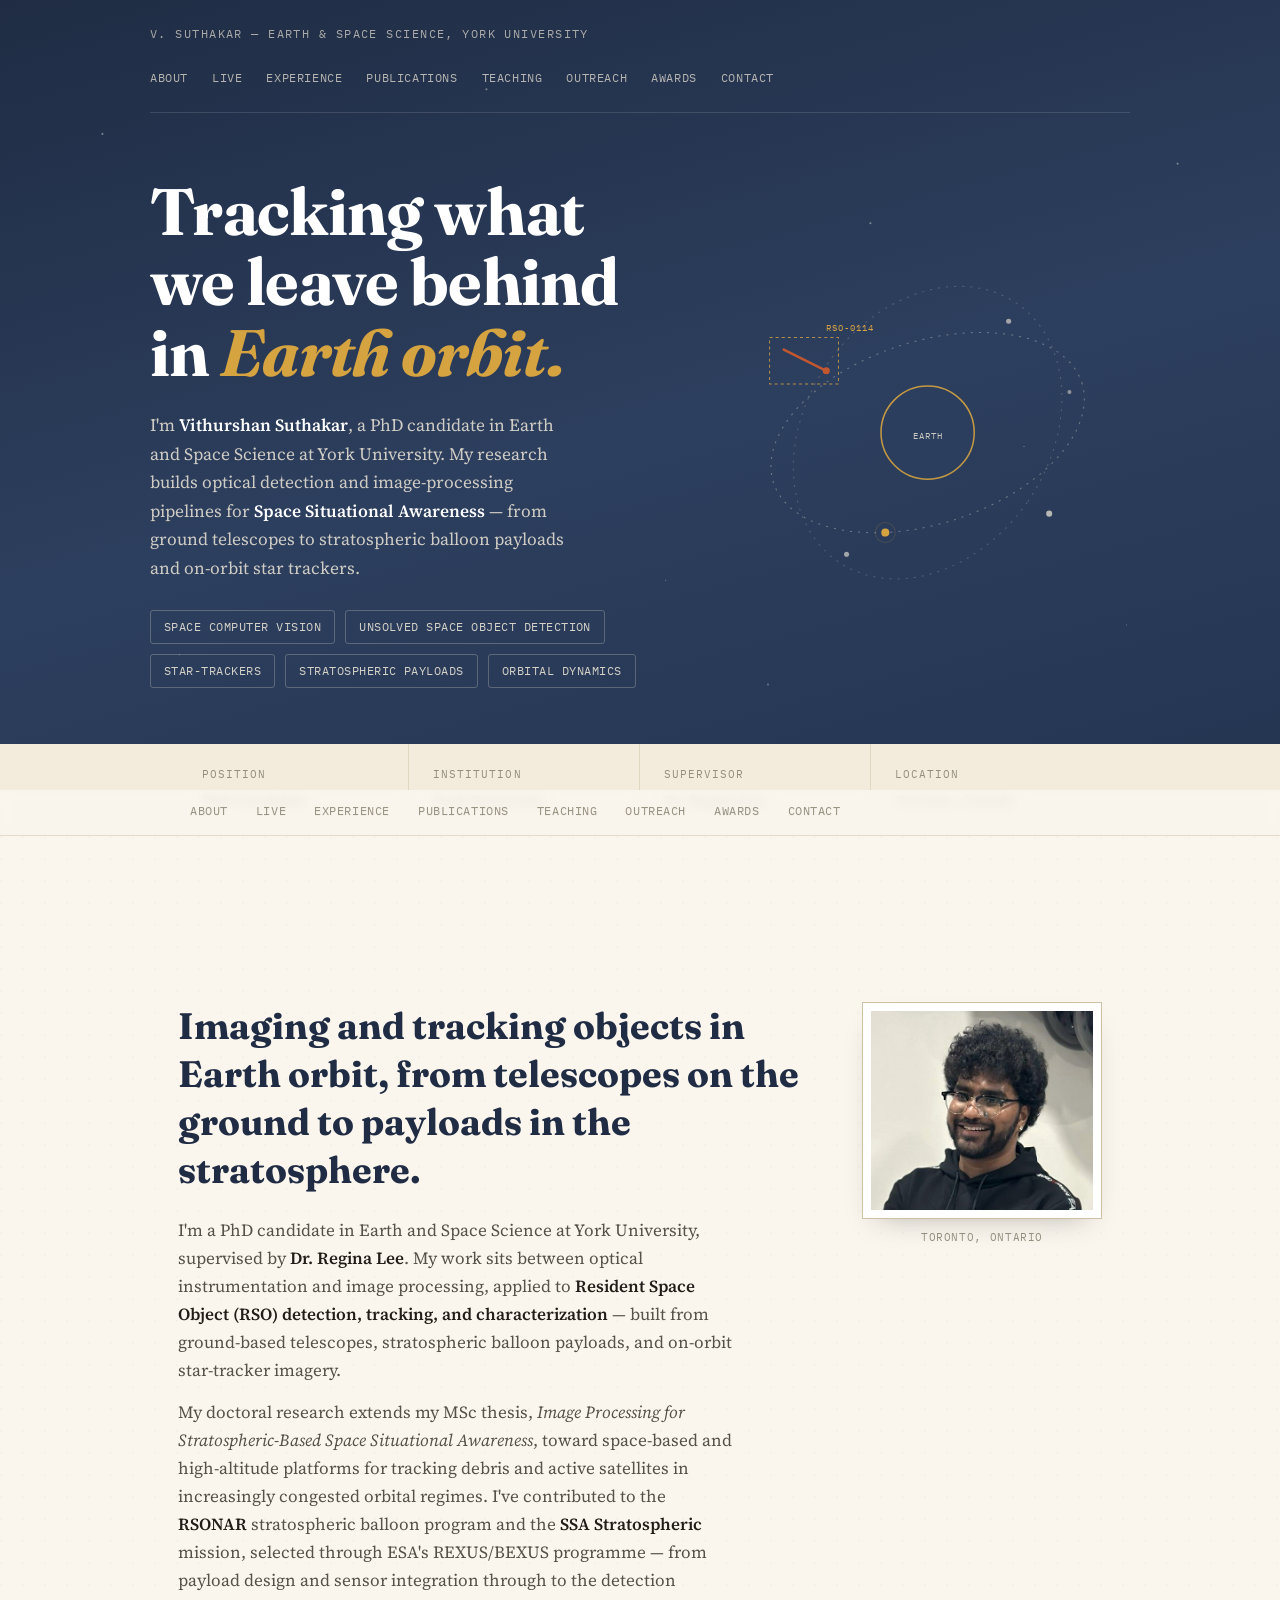
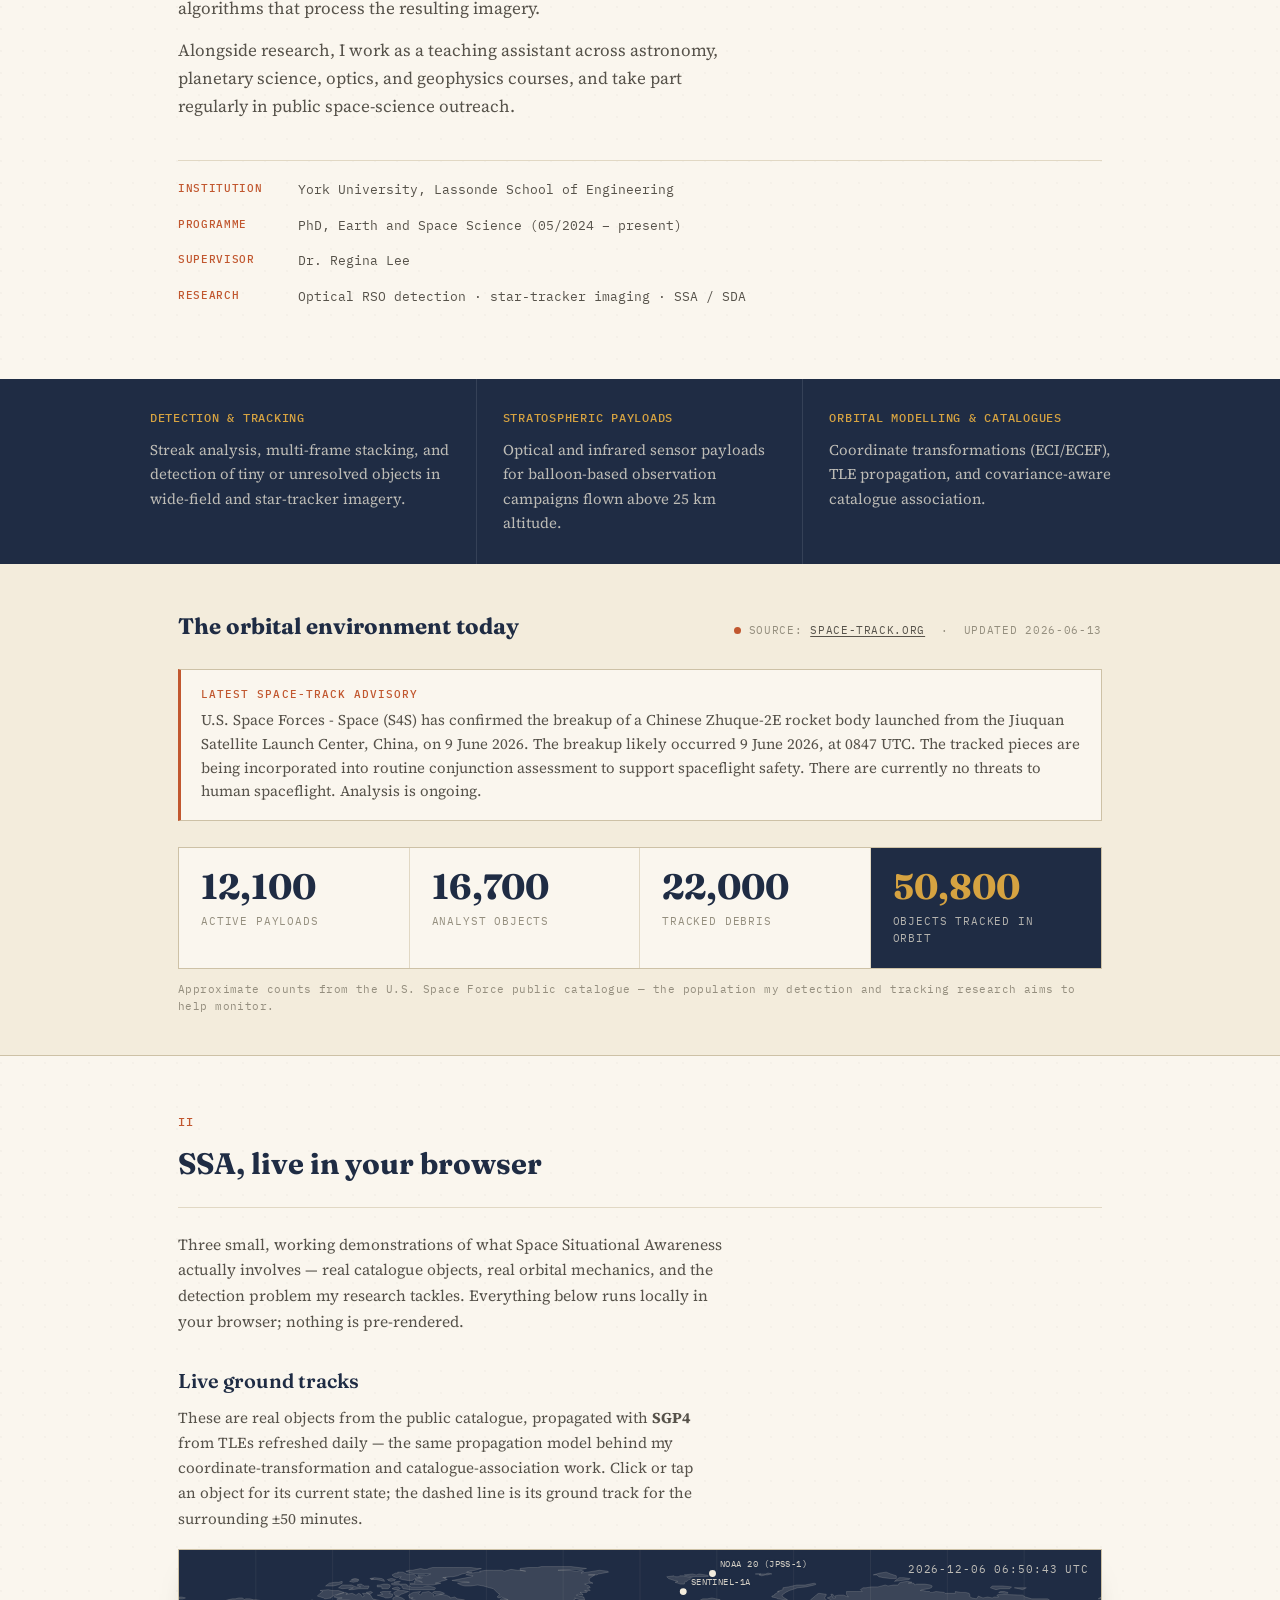
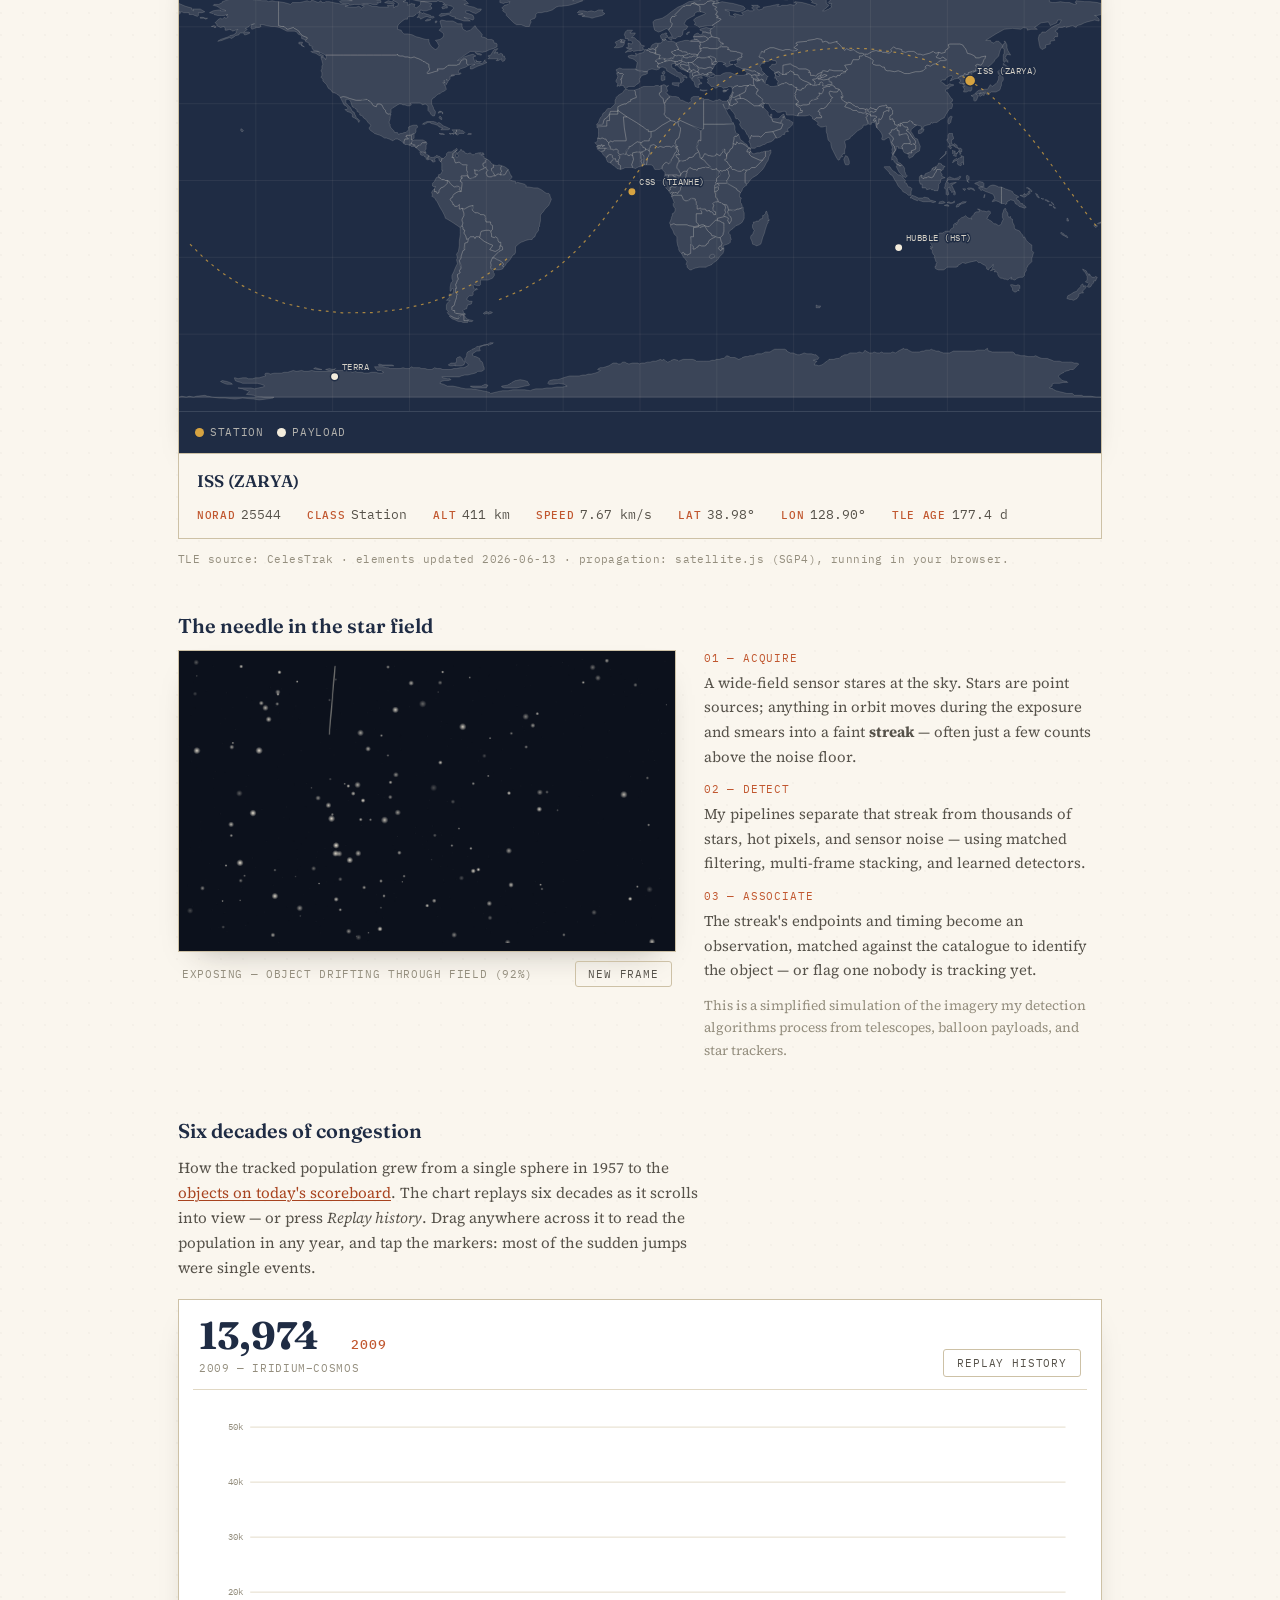
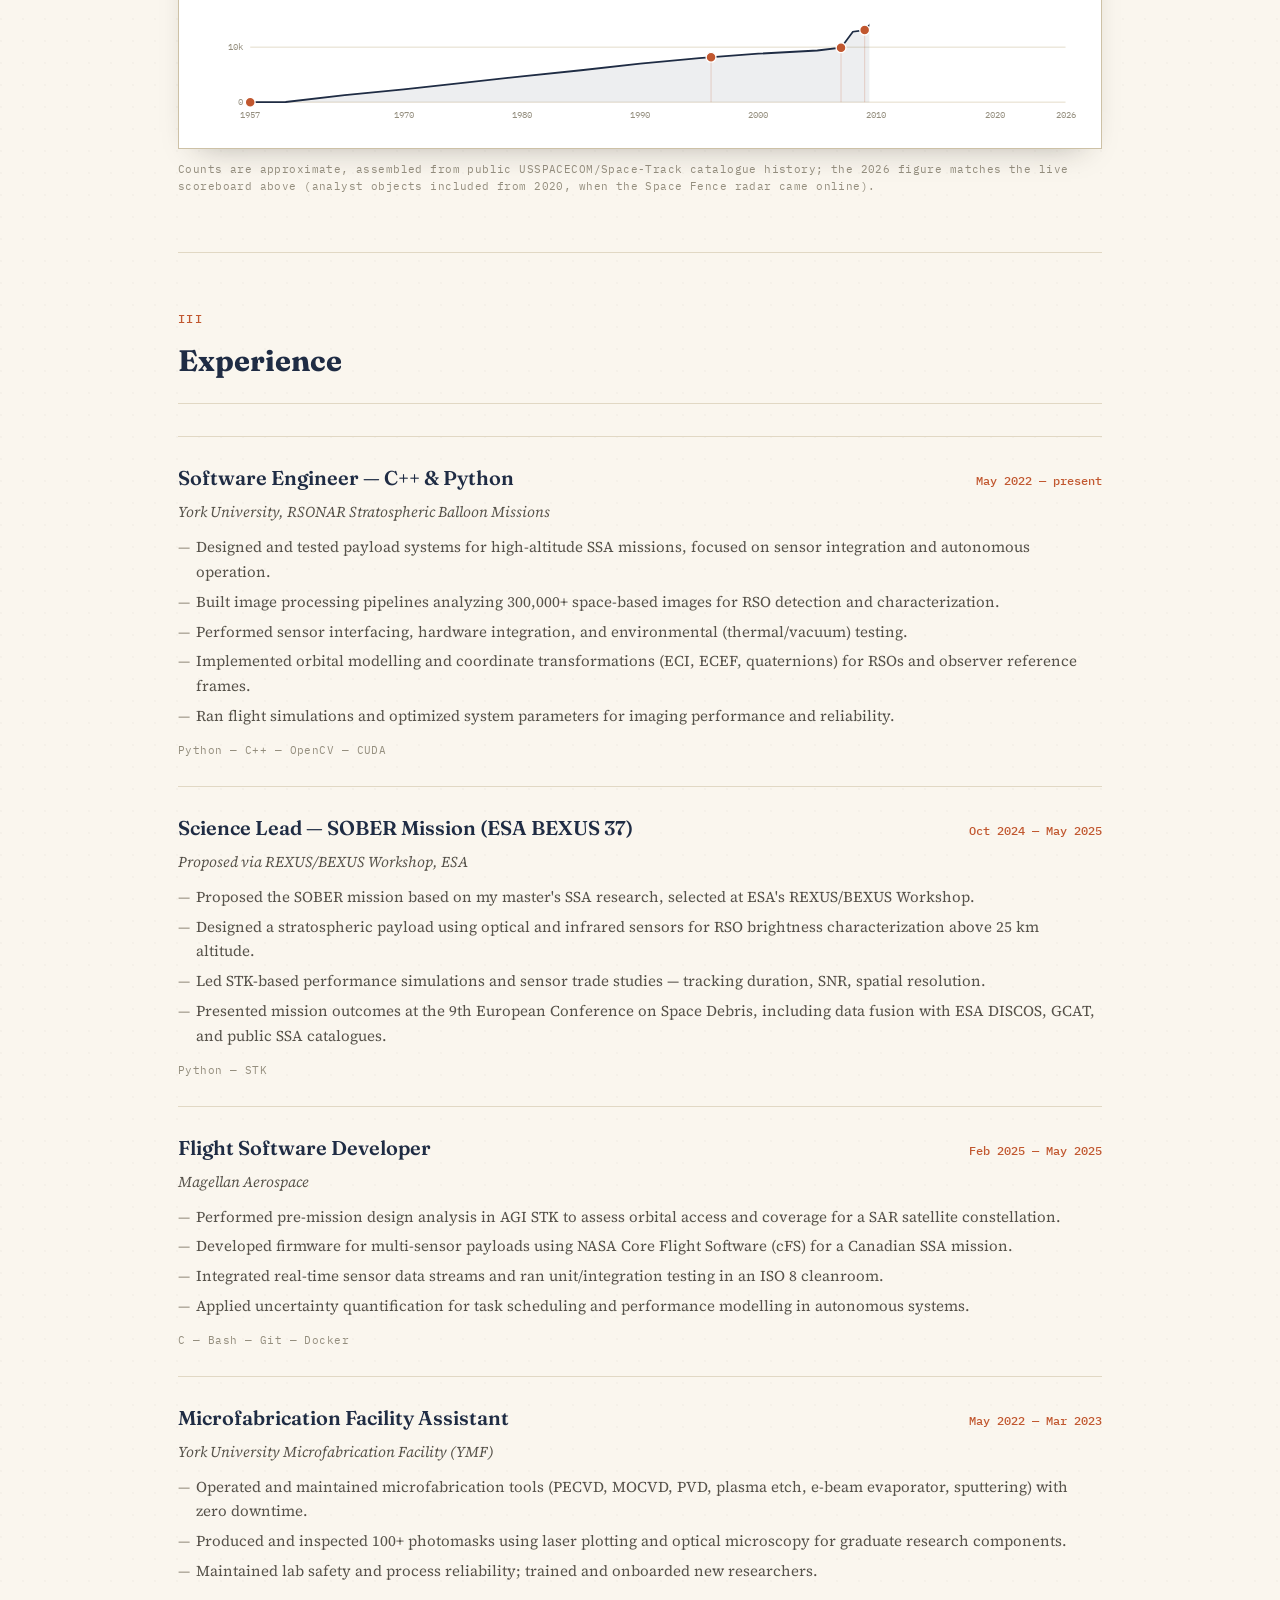
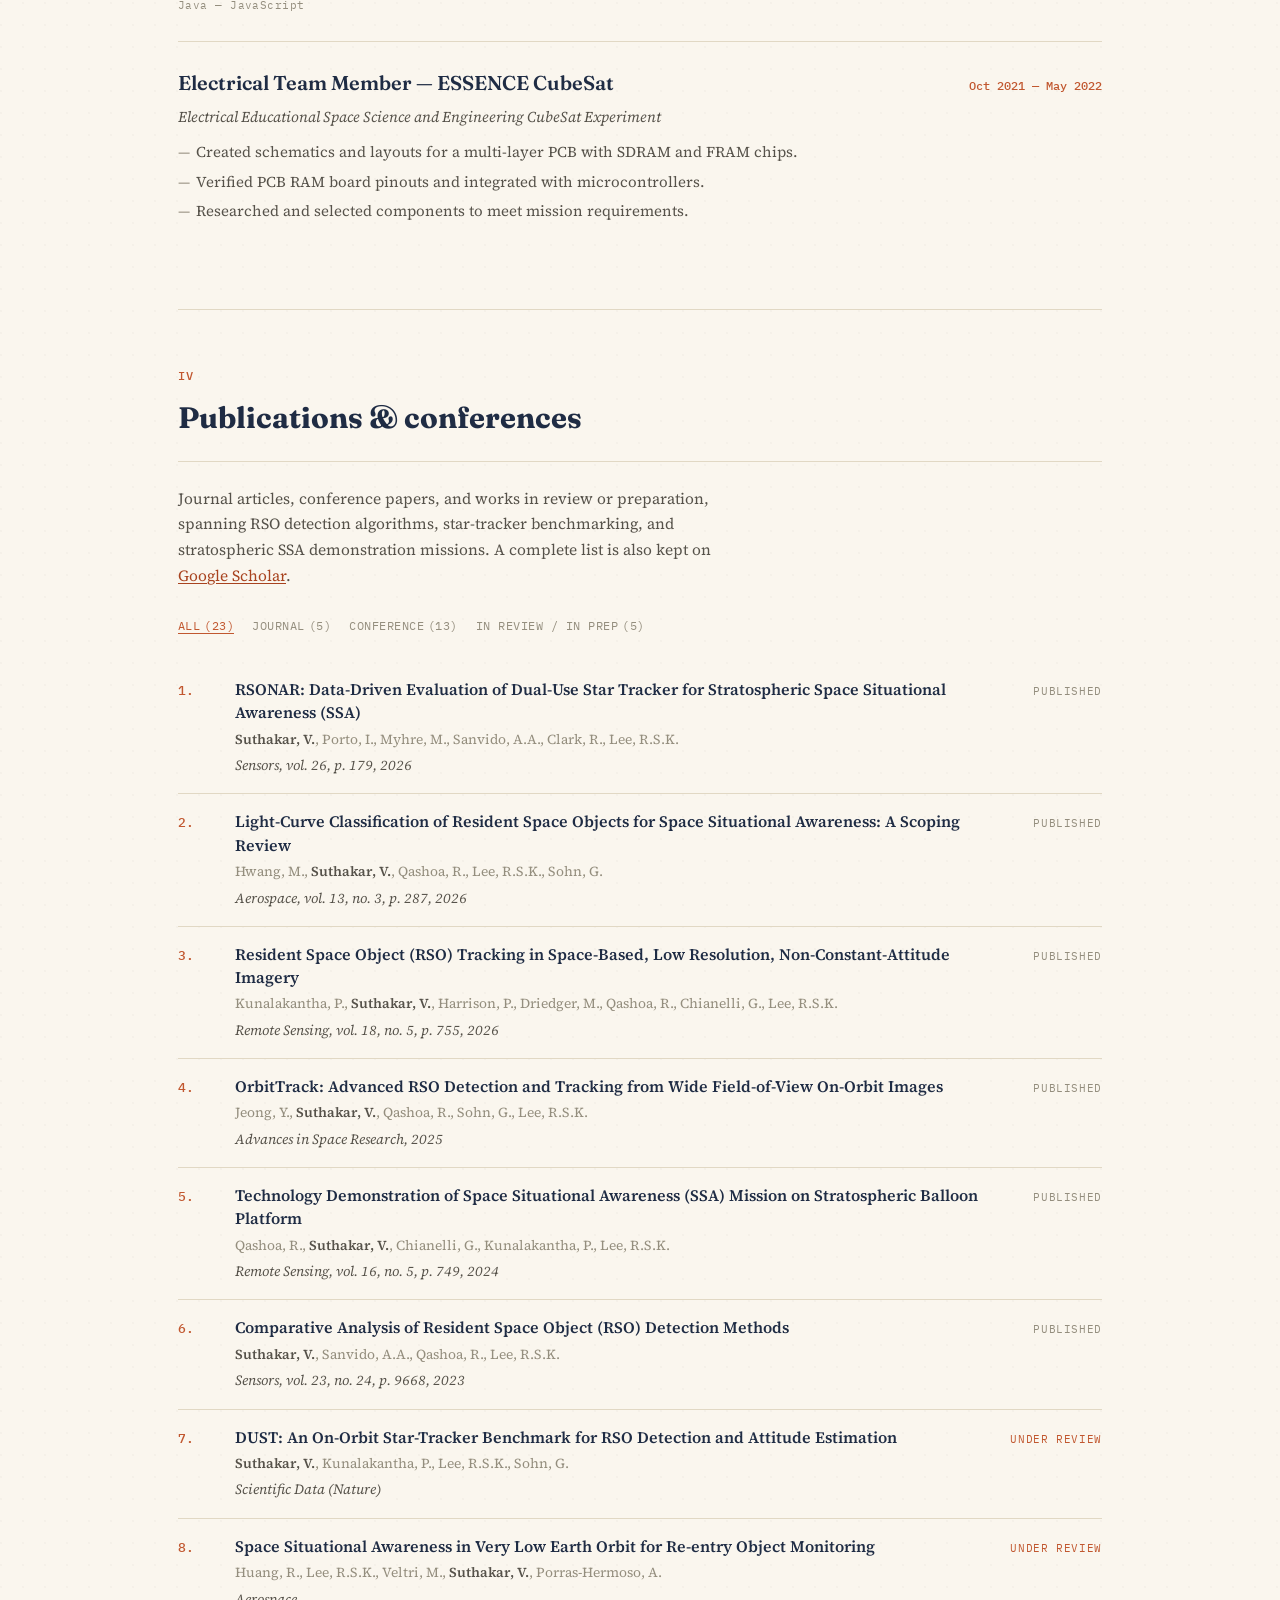
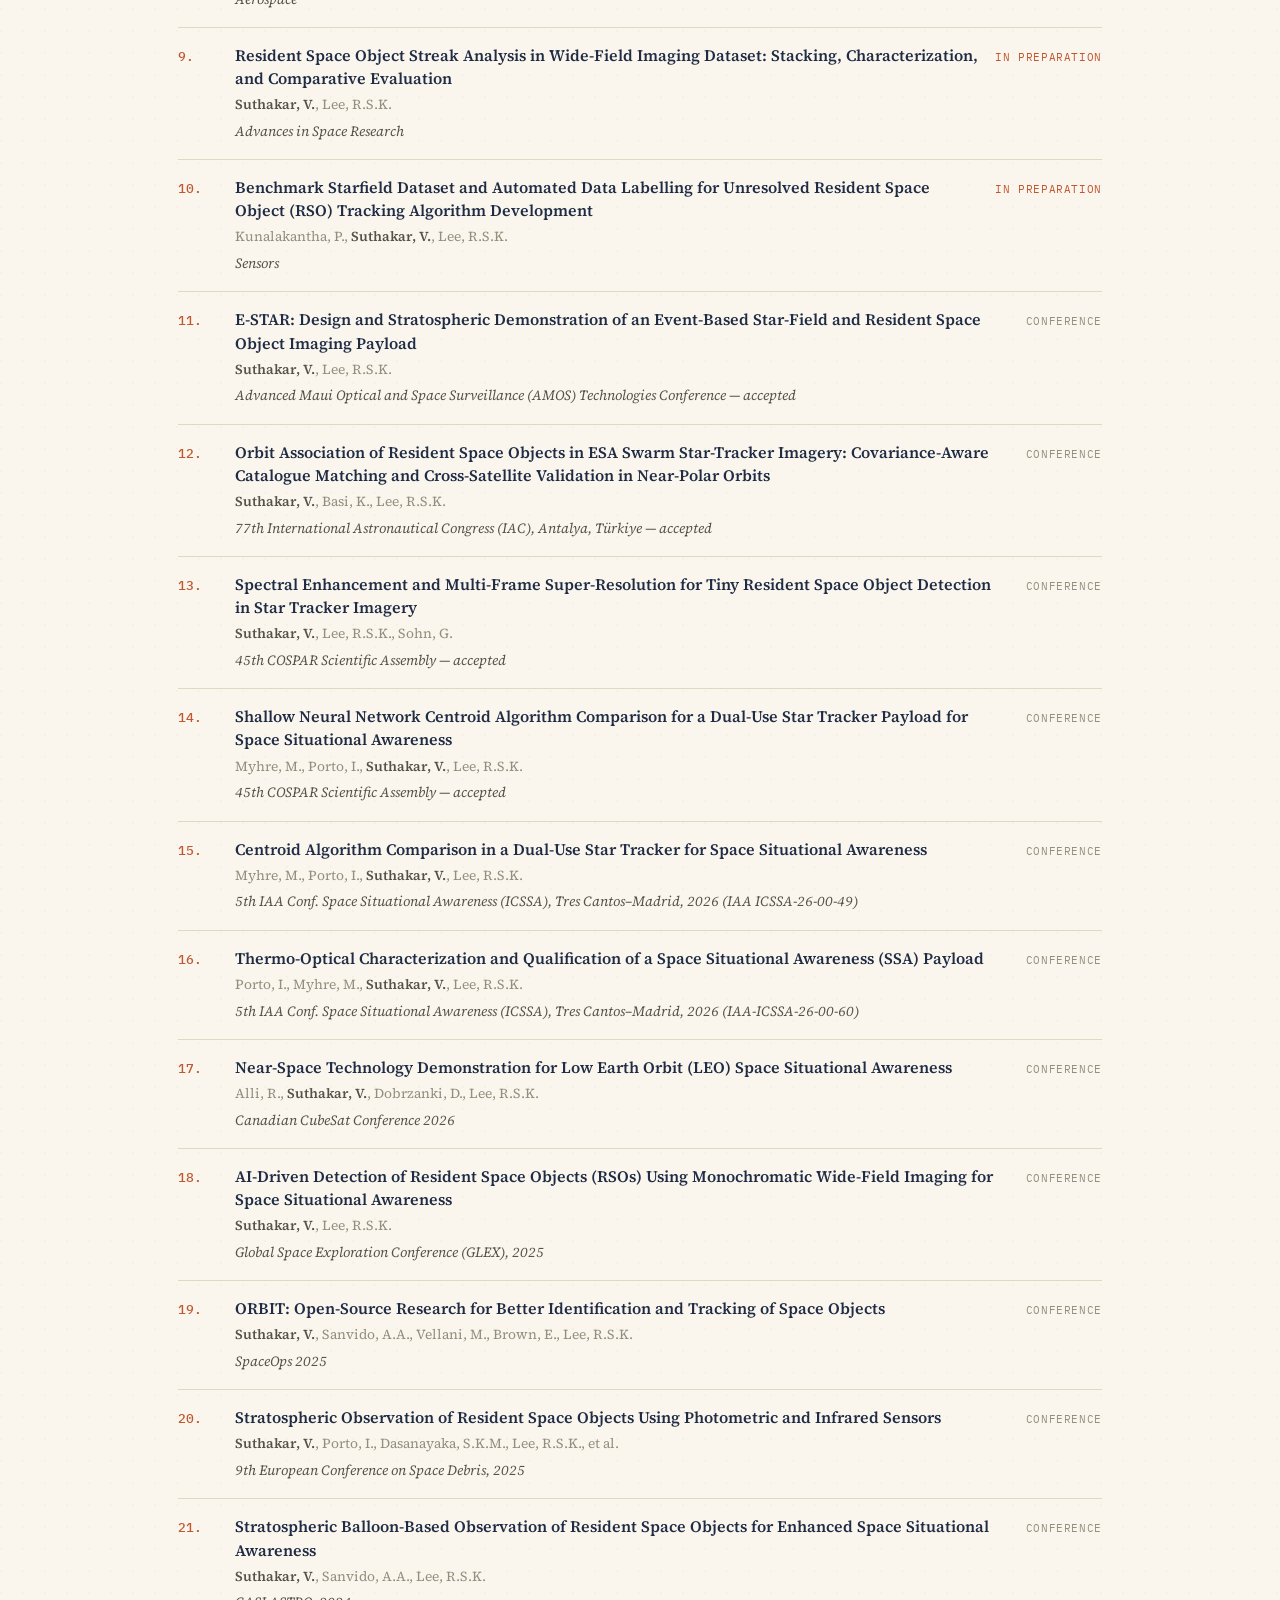
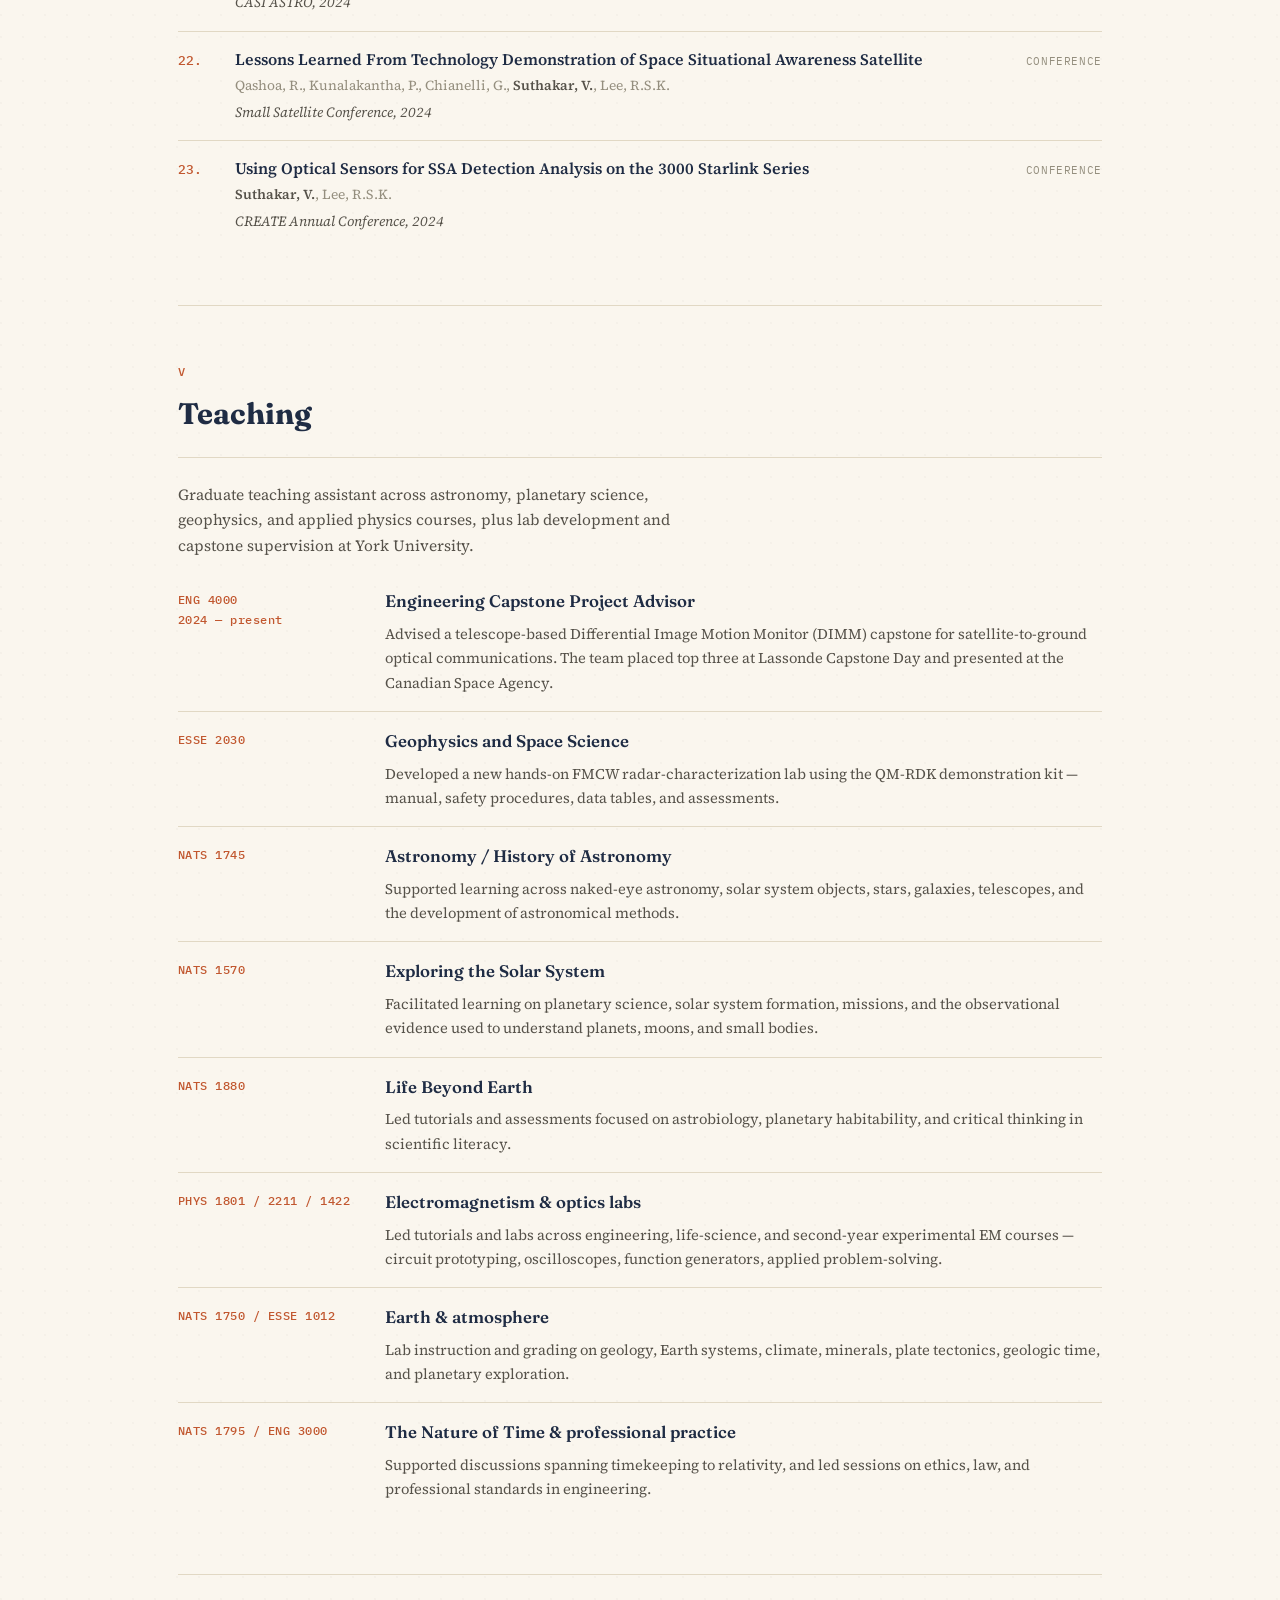
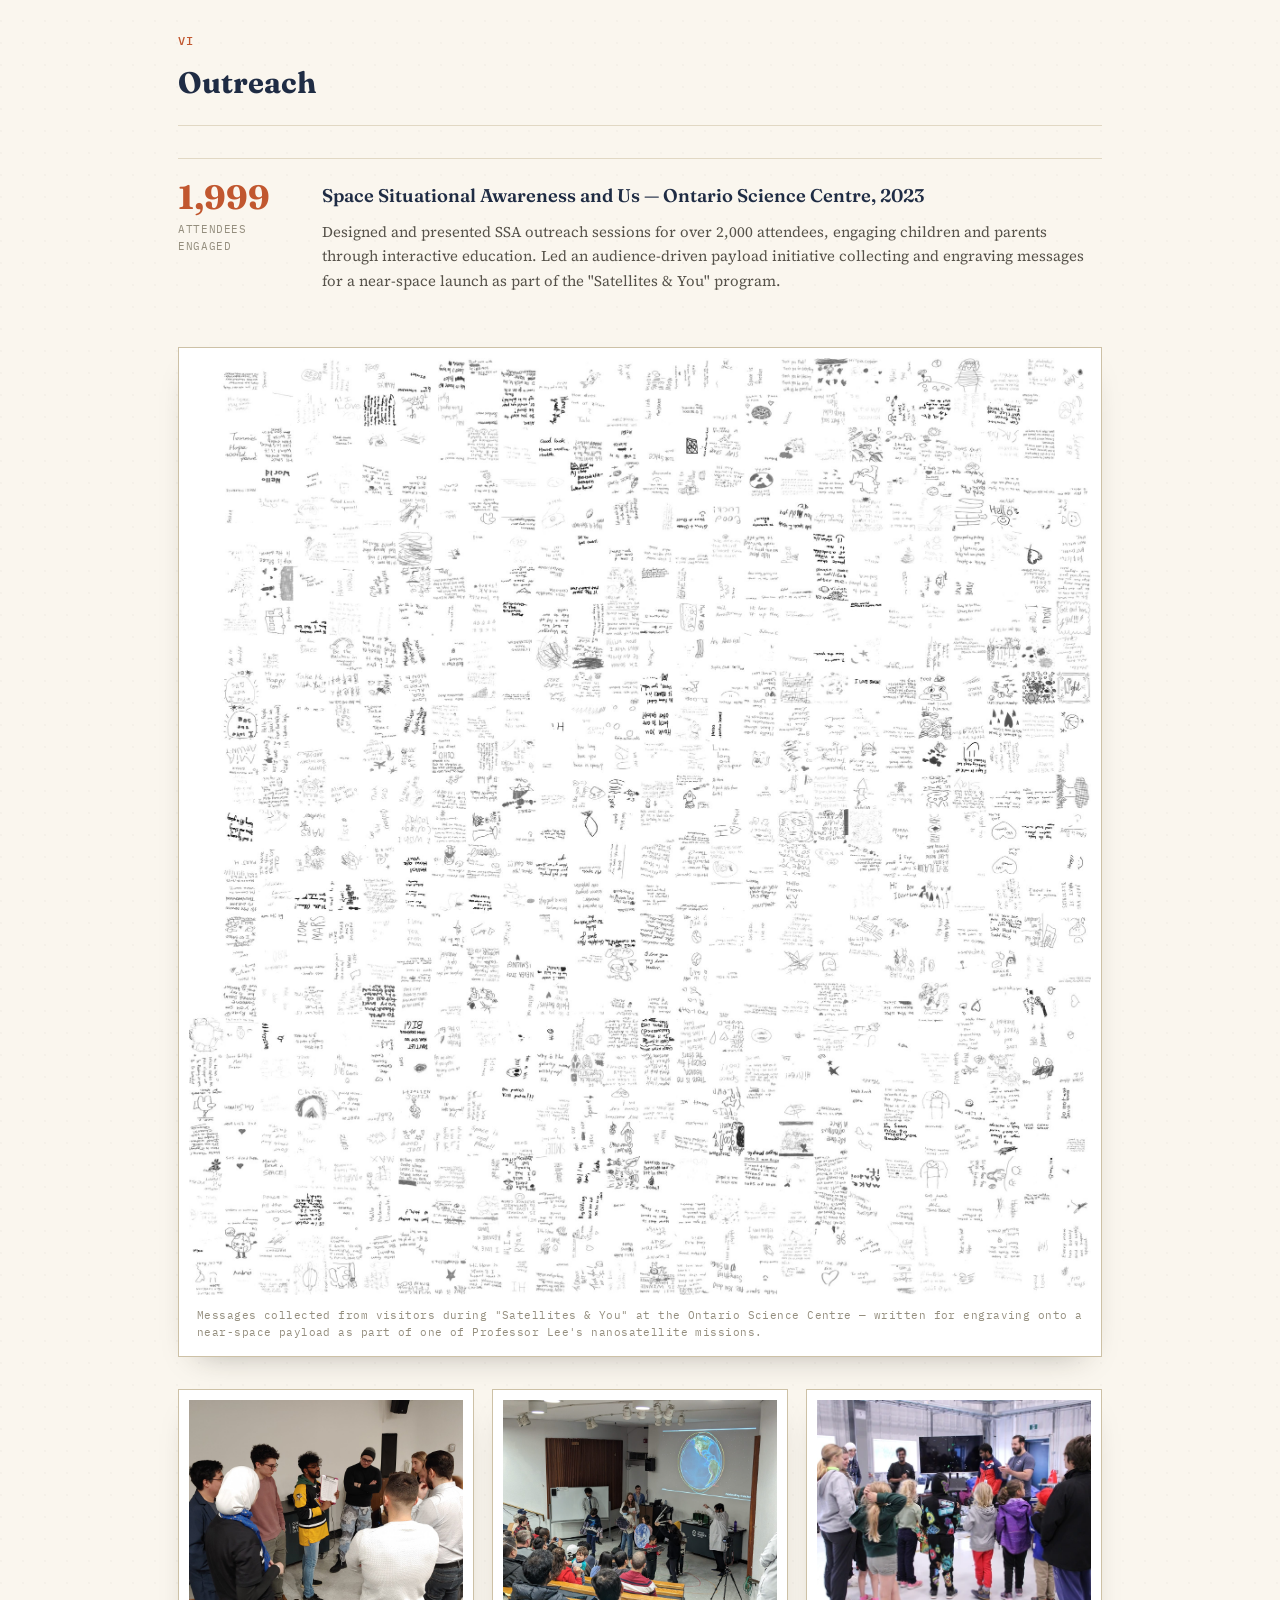
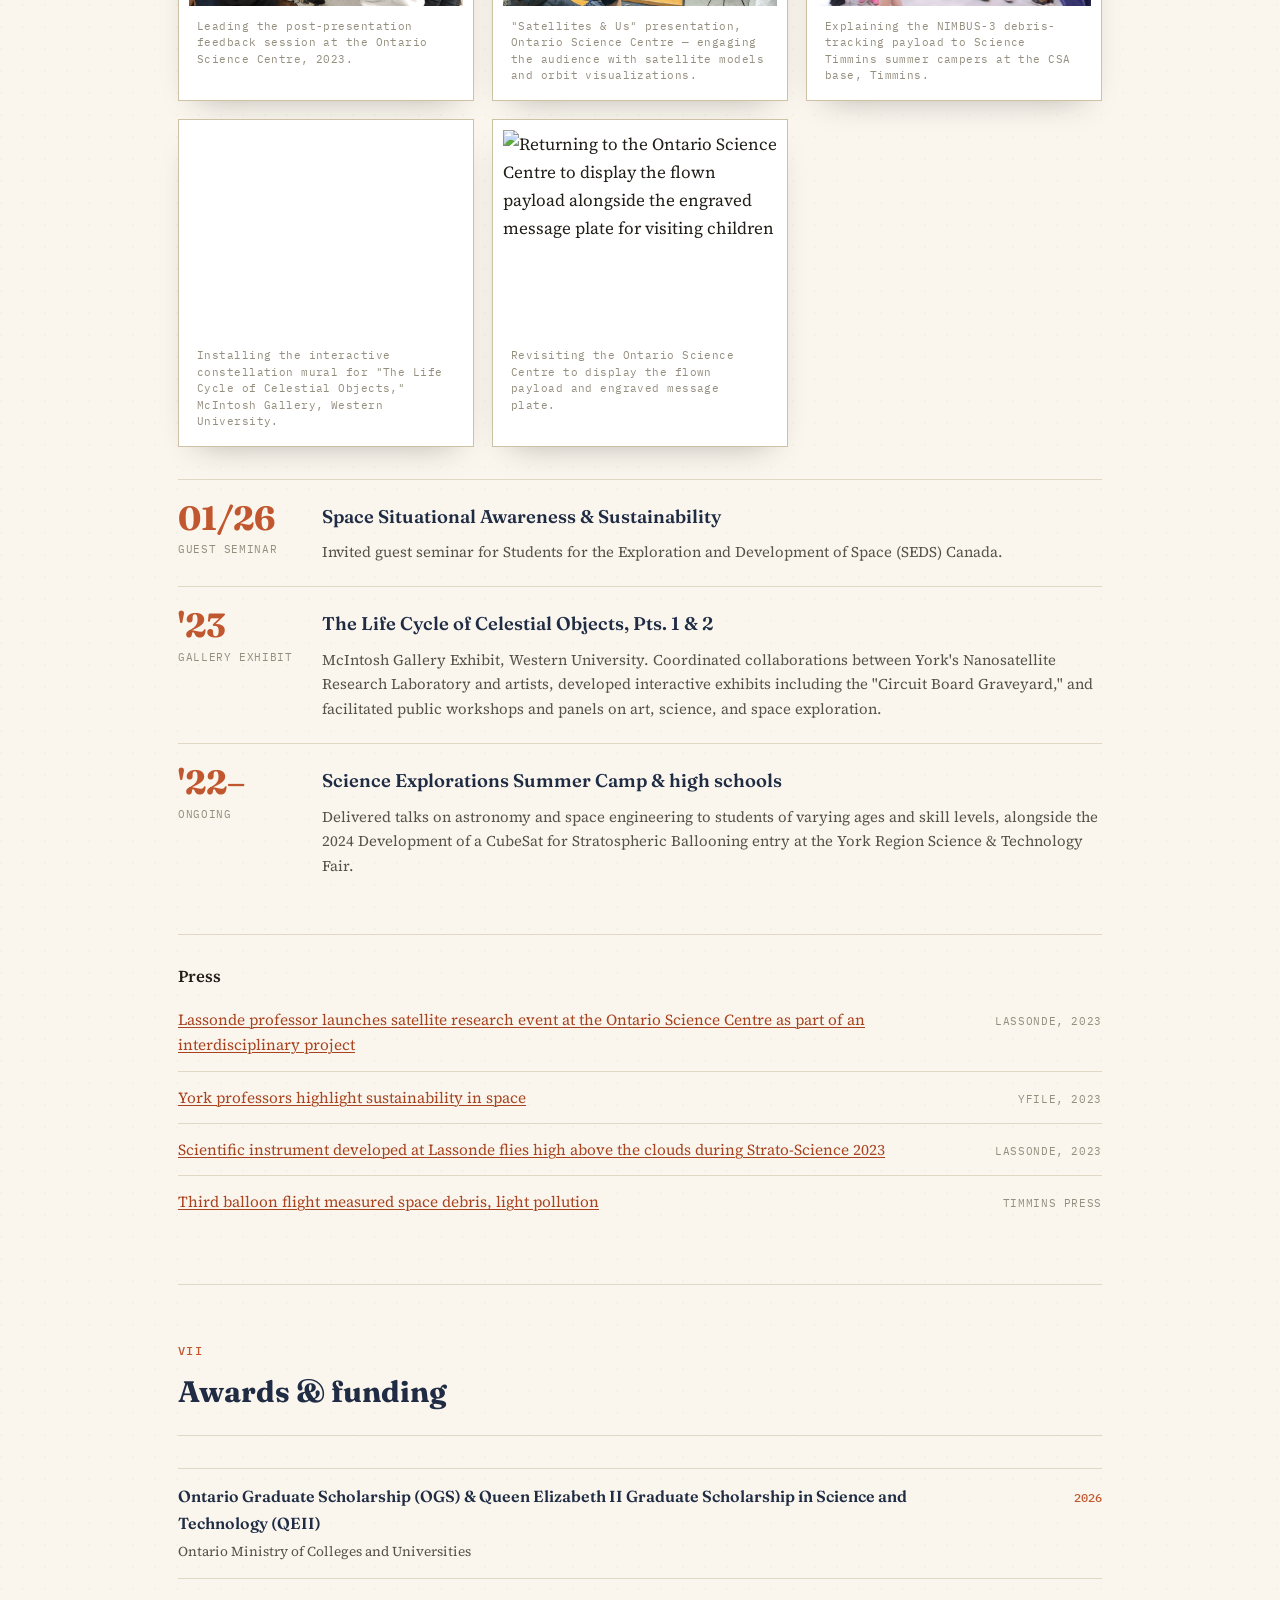
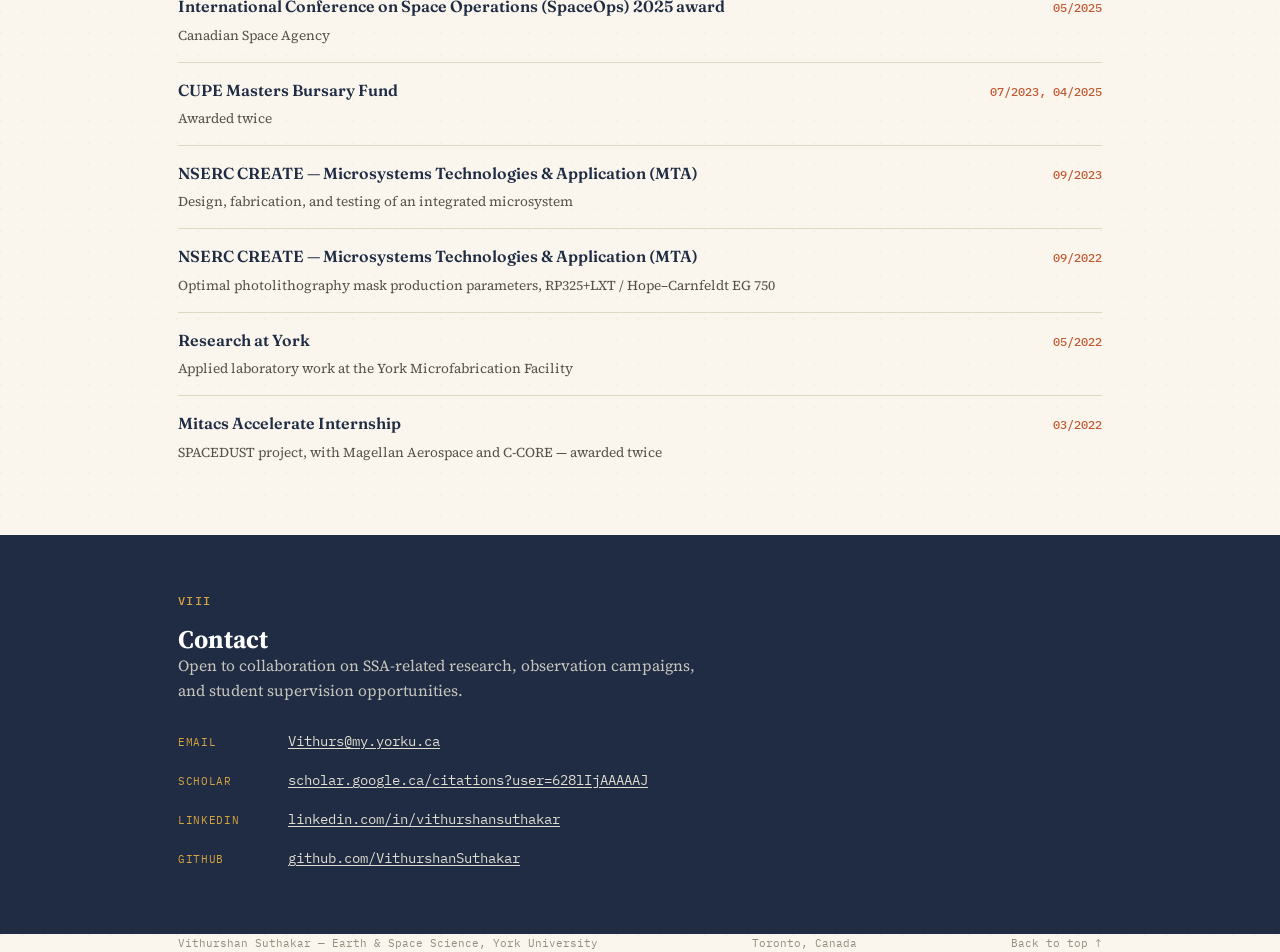
==== commit 610bbdb2: "Animation" ====
--- a/index.html
+++ b/index.html
@@ -1775,693 +1775,7 @@
 <button class="fab-top" id="fab-top" aria-label="Back to top">↑</button>
 
 <script src="assets/vendor/satellite.min.js" defer></script>
-<script>
-  (function(){
-    const reduceMotion = window.matchMedia('(prefers-reduced-motion: reduce)').matches;
-
-    /* ---- Publication filter (with live counts) ---- */
-    const buttons = document.querySelectorAll('.pub-filter button');
-    const items = document.querySelectorAll('.pub-item');
-    buttons.forEach(btn=>{
-      const f = btn.dataset.filter;
-      const n = (f==='all') ? items.length
-        : document.querySelectorAll('.pub-item[data-type="'+f+'"]').length;
-      const c = document.createElement('span');
-      c.className = 'count'; c.textContent = '('+n+')';
-      btn.appendChild(c);
-      btn.setAttribute('aria-pressed', btn.classList.contains('active'));
-      btn.addEventListener('click', ()=>{
-        buttons.forEach(b=>{ b.classList.remove('active'); b.setAttribute('aria-pressed','false'); });
-        btn.classList.add('active');
-        btn.setAttribute('aria-pressed','true');
-        items.forEach(item=>{
-          item.style.display = (f==='all' || item.dataset.type===f) ? '' : 'none';
-        });
-      });
-    });
-
-    /* ---- Mobile menu ---- */
-    const menuBtn = document.getElementById('menu-btn');
-    const nav = document.getElementById('site-nav');
-    if(menuBtn && nav){
-      menuBtn.addEventListener('click', ()=>{
-        const open = nav.classList.toggle('open');
-        menuBtn.setAttribute('aria-expanded', open);
-        menuBtn.textContent = open ? 'Close' : 'Menu';
-      });
-      nav.querySelectorAll('a').forEach(a=>{
-        a.addEventListener('click', ()=>{
-          nav.classList.remove('open');
-          menuBtn.setAttribute('aria-expanded','false');
-          menuBtn.textContent = 'Menu';
-        });
-      });
-    }
-
-    /* ---- Scroll reveals ---- */
-    const revealTargets = document.querySelectorAll(
-      'section .post, section .pub-item, section .course, section .feature-block, ' +
-      'section .award-item, section .press-item, .figure, .foci .wrap > div'
-    );
-    revealTargets.forEach(el=>el.classList.add('reveal'));
-    if('IntersectionObserver' in window && !reduceMotion){
-      const io = new IntersectionObserver((entries)=>{
-        entries.forEach(e=>{
-          if(e.isIntersecting){ e.target.classList.add('in'); io.unobserve(e.target); }
-        });
-      }, { rootMargin:'0px 0px -8% 0px', threshold:0.05 });
-      revealTargets.forEach(el=>io.observe(el));
-    } else {
-      revealTargets.forEach(el=>el.classList.add('in'));
-    }
-
-    /* ---- Sticky scrollspy nav ---- */
-    const spy = document.getElementById('spy');
-    const spyLinks = spy ? Array.from(spy.querySelectorAll('a')) : [];
-    const sections = spyLinks
-      .map(a=>document.querySelector(a.getAttribute('href')))
-      .filter(Boolean);
-    const hero = document.querySelector('.hero');
-
-    function setCurrent(){
-      const y = window.scrollY;
-      if(spy && hero){ spy.classList.toggle('show', y > hero.offsetHeight); }
-      let active = null;
-      sections.forEach(sec=>{
-        if(sec.getBoundingClientRect().top <= 110) active = sec.id;
-      });
-      spyLinks.forEach(a=>{
-        a.classList.toggle('current', a.getAttribute('href') === '#'+active);
-      });
-      const fab = document.getElementById('fab-top');
-      if(fab) fab.classList.toggle('show', y > 900);
-    }
-    window.addEventListener('scroll', setCurrent, { passive:true });
-    setCurrent();
-
-    const fab = document.getElementById('fab-top');
-    if(fab) fab.addEventListener('click', ()=>{
-      window.scrollTo({ top:0, behavior: reduceMotion ? 'auto' : 'smooth' });
-    });
-
-    /* ---- Stat counter (numeric stats only) ---- */
-    const stats = document.querySelectorAll('.feature-block .stat');
-    stats.forEach(el=>{
-      const raw = el.textContent.trim();
-      const m = raw.match(/^([\d,]+)(\+?)$/);
-      if(!m || reduceMotion) return;
-      const target = parseInt(m[1].replace(/,/g,''),10);
-      const suffix = m[2];
-      const io = new IntersectionObserver((entries)=>{
-        entries.forEach(e=>{
-          if(!e.isIntersecting) return;
-          io.disconnect();
-          const t0 = performance.now(), dur = 1400;
-          (function tick(t){
-            const p = Math.min((t - t0)/dur, 1);
-            const eased = 1 - Math.pow(1-p, 3);
-            el.textContent = Math.round(target*eased).toLocaleString('en-CA') + (p===1 ? suffix : '');
-            if(p < 1) requestAnimationFrame(tick);
-          })(t0);
-        });
-      }, { threshold:0.4 });
-      io.observe(el);
-    });
-
-    /* ---- Lightbox for photos ---- */
-    const lb = document.getElementById('lightbox');
-    const lbImg = document.getElementById('lightbox-img');
-    const lbCap = document.getElementById('lightbox-cap');
-    const lbClose = document.getElementById('lightbox-close');
-    let lastFocus = null;
-
-    document.querySelectorAll('.figure').forEach(fig=>{
-      const img = fig.querySelector('img');
-      if(!img) return;
-      fig.classList.add('zoomable');
-      img.setAttribute('tabindex','0');
-      img.setAttribute('role','button');
-      img.setAttribute('aria-label','Enlarge photo');
-      const open = ()=>{
-        lastFocus = document.activeElement;
-        lbImg.src = img.src;
-        lbImg.alt = img.alt;
-        const cap = fig.querySelector('figcaption');
-        lbCap.textContent = cap ? cap.textContent.trim() : '';
-        lb.classList.add('open');
-        document.body.style.overflow = 'hidden';
-        lbClose.focus();
-      };
-      img.addEventListener('click', open);
-      img.addEventListener('keydown', e=>{
-        if(e.key==='Enter' || e.key===' '){ e.preventDefault(); open(); }
-      });
-    });
-    function closeLb(){
-      lb.classList.remove('open');
-      lbImg.src = '';
-      document.body.style.overflow = '';
-      if(lastFocus) lastFocus.focus();
-    }
-    if(lb){
-      lbClose.addEventListener('click', closeLb);
-      lb.addEventListener('click', e=>{ if(e.target === lb) closeLb(); });
-      document.addEventListener('keydown', e=>{
-        if(e.key==='Escape' && lb.classList.contains('open')) closeLb();
-      });
-    }
-
-    /* ---- Space-Track scoreboard (data/spacetrack.json, refreshed by GitHub Action) ---- */
-    function animateNum(el, target){
-      if(reduceMotion || !('IntersectionObserver' in window)){
-        el.textContent = target.toLocaleString('en-CA'); return;
-      }
-      const io = new IntersectionObserver((entries)=>{
-        entries.forEach(e=>{
-          if(!e.isIntersecting) return;
-          io.disconnect();
-          const t0 = performance.now(), dur = 1200;
-          (function tick(t){
-            const p = Math.min((t - t0)/dur, 1);
-            const eased = 1 - Math.pow(1-p, 3);
-            el.textContent = Math.round(target*eased).toLocaleString('en-CA');
-            if(p < 1) requestAnimationFrame(tick);
-          })(t0);
-        });
-      }, { threshold:0.4 });
-      io.observe(el);
-    }
-
-    const stNums = document.querySelectorAll('.st-num');
-    // Animate the baked-in fallback values regardless
-    stNums.forEach(el=>{
-      const v = parseInt(el.textContent.replace(/[^\d]/g,''),10);
-      if(!isNaN(v)) animateNum(el, v);
-    });
-    // Then try to refresh from the JSON the Action keeps current
-    fetch('data/spacetrack.json', { cache:'no-store' })
-      .then(r=>{ if(!r.ok) throw 0; return r.json(); })
-      .then(d=>{
-        if(d.updated){ const el=document.getElementById('st-date'); if(el) el.textContent=d.updated; }
-        if(d.alert){
-          const t=document.getElementById('st-alert-text'); if(t) t.textContent=d.alert;
-        } else {
-          const a=document.getElementById('st-alert'); if(a) a.style.display='none';
-        }
-        if(d.scoreboard){
-          stNums.forEach(el=>{
-            const v = d.scoreboard[el.dataset.key];
-            if(typeof v === 'number') el.textContent = v.toLocaleString('en-CA');
-          });
-        }
-      })
-      .catch(()=>{ /* keep baked-in values (e.g. local preview) */ });
-
-    /* ================= LIVE GROUND TRACKS ================= */
-    (function(){
-      const NS = 'http://www.w3.org/2000/svg';
-      const map = document.getElementById('gt-map');
-      if(!map) return;
-      const CAT = {
-        station:{ color:'#d6a341', label:'Station' },
-        payload:{ color:'#f3ecdc', label:'Payload' },
-        defunct:{ color:'#948e7e', label:'Defunct' },
-        debris: { color:'#c1572f', label:'Debris' },
-        rb:     { color:'#7e95bd', label:'Rocket body' }
-      };
-      const W=1000, H=500;
-      const proj = (lon,lat)=>[ (lon+180)/360*W, (90-lat)/180*H ];
-
-      // graticule
-      const grat = document.getElementById('gt-grat');
-      for(let lon=-150; lon<=150; lon+=30){
-        const l=document.createElementNS(NS,'line'); const x=proj(lon,0)[0];
-        l.setAttribute('x1',x); l.setAttribute('x2',x); l.setAttribute('y1',0); l.setAttribute('y2',H);
-        grat.appendChild(l);
-      }
-      for(let lat=-60; lat<=60; lat+=30){
-        const l=document.createElementNS(NS,'line'); const y=proj(0,lat)[1];
-        l.setAttribute('y1',y); l.setAttribute('y2',y); l.setAttribute('x1',0); l.setAttribute('x2',W);
-        grat.appendChild(l);
-      }
-
-      const info = document.getElementById('gt-info');
-      const clockEl = document.getElementById('gt-clock');
-      function fail(msg){
-        info.innerHTML = '<span style="color:var(--ink-faint)">'+msg+'</span>';
-      }
-
-      function start(){
-        if(typeof satellite === 'undefined'){ fail('SGP4 library failed to load — live tracks unavailable.'); return; }
-        fetch('data/tles.json', { cache:'no-store' })
-          .then(r=>{ if(!r.ok) throw 0; return r.json(); })
-          .then(init)
-          .catch(()=>fail('Orbital element data unavailable (works once hosted — local previews can\u2019t fetch data files).'));
-      }
-
-      function init(data){
-        const satsG = document.getElementById('gt-sats');
-        const trackG = document.getElementById('gt-track');
-        const objs = [];
-        (data.objects||[]).forEach(o=>{
-          try{
-            const rec = satellite.twoline2satrec(o.line1, o.line2);
-            if(rec.error) return;
-            objs.push({ ...o, rec });
-          }catch(e){}
-        });
-        if(!objs.length){ fail('No propagatable elements in data file.'); return; }
-
-        // legend (only categories present)
-        const legend = document.getElementById('gt-legend');
-        const seen = [...new Set(objs.map(o=>o.cat))];
-        legend.innerHTML = seen.map(c=>{
-          const k = CAT[c]||CAT.payload;
-          return '<span><i style="background:'+k.color+'"></i>'+k.label+'</span>';
-        }).join('');
-
-        // build dot + label + hit-target per object
-        objs.forEach(o=>{
-          const k = CAT[o.cat]||CAT.payload;
-          o.dot = document.createElementNS(NS,'circle');
-          o.dot.setAttribute('r','4.5'); o.dot.setAttribute('fill',k.color);
-          o.dot.setAttribute('stroke','#1f2c44'); o.dot.setAttribute('stroke-width','1.5');
-          o.dot.classList.add('gt-dot');
-          o.hit = document.createElementNS(NS,'circle');
-          o.hit.setAttribute('r','13'); o.hit.classList.add('gt-hit');
-          o.txt = document.createElementNS(NS,'text');
-          o.txt.classList.add('gt-label'); o.txt.textContent = o.name;
-          [o.hit, o.dot].forEach(el=>el.addEventListener('click', ()=>select(o)));
-          satsG.appendChild(o.txt); satsG.appendChild(o.dot); satsG.appendChild(o.hit);
-        });
-
-        function geo(o, date){
-          const pv = satellite.propagate(o.rec, date);
-          if(!pv.position) return null;
-          const gmst = satellite.gstime(date);
-          const gd = satellite.eciToGeodetic(pv.position, gmst);
-          return {
-            lat: satellite.degreesLat(gd.latitude),
-            lon: satellite.degreesLong(gd.longitude),
-            alt: gd.height,
-            spd: Math.hypot(pv.velocity.x, pv.velocity.y, pv.velocity.z)
-          };
-        }
-
-        let sel = null;
-        function select(o){
-          sel = o;
-          drawTrack();
-          paintInfo();
-        }
-
-        function drawTrack(){
-          trackG.innerHTML = '';
-          if(!sel) return;
-          const k = CAT[sel.cat]||CAT.payload;
-          const now = Date.now();
-          let seg = [];
-          const flush = ()=>{
-            if(seg.length>1){
-              const p = document.createElementNS(NS,'polyline');
-              p.setAttribute('points', seg.map(q=>q[0].toFixed(1)+','+q[1].toFixed(1)).join(' '));
-              p.setAttribute('stroke', k.color); p.setAttribute('stroke-width','1.3');
-              p.setAttribute('opacity','.75');
-              trackG.appendChild(p);
-            }
-            seg = [];
-          };
-          let prevLon = null;
-          for(let m=-50; m<=50; m+=2){
-            const g = geo(sel, new Date(now + m*60000));
-            if(!g){ flush(); continue; }
-            if(prevLon!==null && Math.abs(g.lon-prevLon)>180) flush(); // dateline
-            seg.push(proj(g.lon, g.lat)); prevLon = g.lon;
-          }
-          flush();
-        }
-
-        function paintInfo(){
-          if(!sel){ return; }
-          const g = geo(sel, new Date());
-          if(!g) return;
-          const k = CAT[sel.cat]||CAT.payload;
-          const ageDays = ((Date.now()/86400000 + 2440587.5) - sel.rec.jdsatepoch).toFixed(1);
-          info.innerHTML =
-            '<span class="nm">'+sel.name+'</span>' +
-            '<span><b>NORAD</b>'+sel.id+'</span>' +
-            '<span><b>Class</b>'+k.label+'</span>' +
-            '<span><b>Alt</b>'+g.alt.toFixed(0)+' km</span>' +
-            '<span><b>Speed</b>'+g.spd.toFixed(2)+' km/s</span>' +
-            '<span><b>Lat</b>'+g.lat.toFixed(2)+'°</span>' +
-            '<span><b>Lon</b>'+g.lon.toFixed(2)+'°</span>' +
-            '<span><b>TLE age</b>'+ageDays+' d</span>';
-        }
-
-        let tick = 0;
-        function update(){
-          const now = new Date();
-          objs.forEach(o=>{
-            const g = geo(o, now);
-            if(!g) return;
-            const [x,y] = proj(g.lon, g.lat);
-            o.dot.setAttribute('cx',x); o.dot.setAttribute('cy',y);
-            o.hit.setAttribute('cx',x); o.hit.setAttribute('cy',y);
-            o.txt.setAttribute('x',x+8); o.txt.setAttribute('y',y-7);
-            if(o===sel) o.dot.setAttribute('r','6'); else o.dot.setAttribute('r','4.5');
-          });
-          clockEl.textContent = now.toISOString().slice(0,19).replace('T',' ') + ' UTC';
-          if(sel){
-            paintInfo();
-            if(++tick % 150 === 0) drawTrack(); // refresh track ~ every 5 min
-          }
-        }
-        if(data.updated){
-          document.getElementById('gt-note').textContent =
-            'TLE source: CelesTrak · elements updated '+data.updated+' · propagation: satellite.js (SGP4), running in your browser.';
-        }
-        select(objs[0]);
-        update();
-        setInterval(update, 2000);
-      }
-      window.addEventListener('load', start);
-    })();
-
-    /* ================= STREAK DETECTION DEMO ================= */
-    (function(){
-      const cv = document.getElementById('sd-canvas');
-      if(!cv) return;
-      const ctx = cv.getContext('2d');
-      const W = cv.width, H = cv.height;
-      const status = document.getElementById('sd-status');
-      let stars, streak, phase, t0, raf;
-
-      function newScene(){
-        stars = Array.from({length:140}, ()=>({
-          x: Math.random()*W, y: Math.random()*H,
-          r: .5 + Math.random()*1.6,
-          b: .25 + Math.random()*.75
-        }));
-        const margin = 70;
-        const x0 = margin + Math.random()*(W-2*margin);
-        const y0 = margin + Math.random()*(H-2*margin);
-        const ang = Math.random()*Math.PI*2;
-        const len = 90 + Math.random()*70;
-        streak = { x0, y0, x1: x0+Math.cos(ang)*len, y1: y0+Math.sin(ang)*len,
-                   snr: (4 + Math.random()*5).toFixed(1) };
-      }
-
-      function drawBase(noiseSeed){
-        ctx.fillStyle = '#0c111c'; ctx.fillRect(0,0,W,H);
-        // sensor noise
-        for(let i=0;i<420;i++){
-          const v = 18 + Math.random()*26;
-          ctx.fillStyle = 'rgba('+v+','+(v+4)+','+(v+12)+',.55)';
-          ctx.fillRect(Math.random()*W, Math.random()*H, 1, 1);
-        }
-        stars.forEach(s=>{
-          const g = ctx.createRadialGradient(s.x,s.y,0, s.x,s.y,s.r*2.4);
-          g.addColorStop(0,'rgba(243,236,220,'+s.b+')');
-          g.addColorStop(1,'rgba(243,236,220,0)');
-          ctx.fillStyle = g;
-          ctx.beginPath(); ctx.arc(s.x,s.y,s.r*2.4,0,7); ctx.fill();
-        });
-      }
-
-      function drawStreak(frac){
-        const x = streak.x0 + (streak.x1-streak.x0)*frac;
-        const y = streak.y0 + (streak.y1-streak.y0)*frac;
-        ctx.strokeStyle = 'rgba(214,209,196,.5)';
-        ctx.lineWidth = 1.6; ctx.lineCap = 'round';
-        ctx.beginPath(); ctx.moveTo(streak.x0, streak.y0); ctx.lineTo(x,y); ctx.stroke();
-        return [x,y];
-      }
-
-      function drawBox(){
-        const pad = 16;
-        const x = Math.min(streak.x0,streak.x1)-pad, y = Math.min(streak.y0,streak.y1)-pad;
-        const w = Math.abs(streak.x1-streak.x0)+2*pad, h = Math.abs(streak.y1-streak.y0)+2*pad;
-        ctx.strokeStyle = '#d6a341'; ctx.lineWidth = 1.2; ctx.setLineDash([5,4]);
-        ctx.strokeRect(x,y,w,h); ctx.setLineDash([]);
-        [[streak.x0,streak.y0],[streak.x1,streak.y1]].forEach(p=>{
-          ctx.strokeStyle = '#c1572f'; ctx.lineWidth = 1.4;
-          ctx.beginPath(); ctx.arc(p[0],p[1],5,0,7); ctx.stroke();
-        });
-        ctx.fillStyle = '#d6a341';
-        ctx.font = '11px "IBM Plex Mono", monospace';
-        ctx.fillText('RSO CANDIDATE · SNR '+streak.snr, Math.max(6,x), Math.max(14,y-7));
-      }
-
-      const reduceM = reduceMotion;
-      function loop(ts){
-        if(!t0) t0 = ts;
-        const t = (ts - t0)/1000;
-        if(phase==='expose'){
-          drawBase();
-          drawStreak(Math.min(t/4.5, 1));
-          status.textContent = 'Exposing — object drifting through field ('+Math.min(t/4.5*100,100).toFixed(0)+'%)';
-          if(t>4.5){ phase='scan'; t0=ts; }
-        } else if(phase==='scan'){
-          drawBase(); drawStreak(1);
-          const x = (t/1.1)*W;
-          ctx.strokeStyle = 'rgba(193,87,47,.65)'; ctx.lineWidth = 1;
-          ctx.beginPath(); ctx.moveTo(x,0); ctx.lineTo(x,H); ctx.stroke();
-          status.textContent = 'Running detection…';
-          if(t>1.1){ phase='lock'; t0=ts; }
-        } else {
-          drawBase(); drawStreak(1); drawBox();
-          status.textContent = 'Detection — streak endpoints extracted, ready for catalogue association';
-          if(t>4){ newScene(); phase='expose'; t0=ts; }
-        }
-        raf = requestAnimationFrame(loop);
-      }
-
-      function staticFrame(){
-        drawBase(); drawStreak(1); drawBox();
-        status.textContent = 'Detection — streak endpoints extracted (animation off: reduced motion)';
-      }
-
-      function run(){
-        cancelAnimationFrame(raf); t0 = 0;
-        newScene();
-        if(reduceM){ staticFrame(); }
-        else { phase='expose'; raf = requestAnimationFrame(loop); }
-      }
-      document.getElementById('sd-replay').addEventListener('click', run);
-      run();
-    })();
-
-    /* ================= POPULATION TIMELINE ================= */
-    (function(){
-      const svg = document.getElementById('tl-chart');
-      if(!svg) return;
-      const NS='http://www.w3.org/2000/svg';
-      const W=1000, H=380, M={l:64,r:24,t:18,b:42};
-      const YR0=1957, YR1=2026, NMAX=52000;
-      const data = [
-        [1957,1],[1960,40],[1965,1300],[1970,2300],[1975,3500],[1980,4700],
-        [1985,5800],[1990,7000],[1995,8000],[2000,8800],[2005,9400],[2007,9900],
-        [2008,12800],[2009,13100],[2010,15300],[2013,16700],[2016,17800],
-        [2019,19400],[2020,21500],[2021,24500],[2023,27500],[2024,30000],[2026,50800]
-      ];
-      const events = [
-        [1957,'Sputnik 1','The first artificial satellite — and the first tracked object.'],
-        [1996,'Cerise','First recorded accidental collision: a fragment from an Ariane stage strikes the Cerise satellite.'],
-        [2007,'Fengyun-1C ASAT','Chinese anti-satellite test destroys a weather satellite, adding 3,000+ tracked fragments — the single worst debris event.'],
-        [2009,'Iridium–Cosmos','First collision of two intact satellites: Iridium 33 and the defunct Cosmos 2251, ~2,000 fragments.'],
-        [2019,'Starlink era','Large constellations begin scaling active-payload numbers by thousands.'],
-        [2020,'Space Fence','New US radar comes online; thousands of small analyst objects enter tracking.'],
-        [2021,'Cosmos-1408 ASAT','Russian anti-satellite test adds ~1,500 tracked fragments to busy LEO altitudes.'],
-        [2026,'Today','objects on the Space-Track scoreboard — the population my research helps monitor.']
-      ];
-      const x = yr => M.l + (yr-YR0)/(YR1-YR0)*(W-M.l-M.r);
-      const xInv = px => YR0 + (px-M.l)/(W-M.l-M.r)*(YR1-YR0);
-      const y = n  => H-M.b - (n/NMAX)*(H-M.t-M.b);
-
-      function el(tag, attrs, parent){
-        const e = document.createElementNS(NS, tag);
-        for(const k in attrs) e.setAttribute(k, attrs[k]);
-        (parent||svg).appendChild(e); return e;
-      }
-      function countAt(yr){
-        if(yr<=data[0][0]) return data[0][1];
-        for(let i=1;i<data.length;i++){
-          if(yr<=data[i][0]){
-            const [y0,n0]=data[i-1],[y1,n1]=data[i];
-            return n0 + (n1-n0)*(yr-y0)/((y1-y0)||1);
-          }
-        }
-        return data[data.length-1][1];
-      }
-
-      // grid + axes
-      [0,10000,20000,30000,40000,50000].forEach(v=>{
-        el('line',{x1:M.l,x2:W-M.r,y1:y(v),y2:y(v),stroke:'#e1d8c4','stroke-width':1});
-        const t = el('text',{x:M.l-8,y:y(v)+3,'text-anchor':'end',class:'tl-axis'});
-        t.textContent = v ? (v/1000)+'k' : '0';
-      });
-      [1957,1970,1980,1990,2000,2010,2020,2026].forEach(yr=>{
-        const t = el('text',{x:x(yr),y:H-M.b+18,'text-anchor':'middle',class:'tl-axis'});
-        t.textContent = yr;
-      });
-
-      // gradient (navy deepens to rust as congestion accelerates) + reveal clip
-      const defs = el('defs',{});
-      const lg = el('linearGradient',{id:'tl-grad',x1:'0',y1:'0',x2:'1',y2:'0'},defs);
-      el('stop',{offset:'0%','stop-color':'#1f2c44'},lg);
-      el('stop',{offset:'78%','stop-color':'#1f2c44'},lg);
-      el('stop',{offset:'100%','stop-color':'#c1572f'},lg);
-      const clip = el('clipPath',{id:'tl-clip'},defs);
-      const clipRect = el('rect',{x:0,y:0,width:reduceMotion?W:0,height:H},clip);
-
-      // area + line inside reveal clip
-      const plot = el('g',{'clip-path':'url(#tl-clip)'});
-      let dLine='', dArea='M'+x(YR0)+' '+y(0);
-      data.forEach(([yr,n],i)=>{
-        dLine += (i?'L':'M')+x(yr).toFixed(1)+' '+y(n).toFixed(1);
-        dArea += 'L'+x(yr).toFixed(1)+' '+y(n).toFixed(1);
-      });
-      dArea += 'L'+x(YR1)+' '+y(0)+'Z';
-      el('path',{d:dArea, fill:'rgba(31,44,68,.08)'}, plot);
-      el('path',{d:dLine, fill:'none', stroke:'url(#tl-grad)','stroke-width':2}, plot);
-
-      // event markers
-      const tip = document.getElementById('tl-tip');
-      const panel = svg.parentElement;
-      const marks = events.map(([yr,name,desc])=>{
-        const cx = x(yr), cy = y(countAt(yr));
-        const isToday = yr===YR1;
-        el('line',{x1:cx,x2:cx,y1:cy,y2:H-M.b,stroke:'rgba(193,87,47,.25)','stroke-width':1}, plot);
-        const dot = el('circle',{cx,cy,r:isToday?7:5.5,fill:isToday?'#d6a341':'#c1572f',
-          stroke:'#fff','stroke-width':1.5,tabindex:0,role:'button'});
-        dot.classList.add('tl-event');
-        if(!reduceMotion) dot.classList.add('off');
-        if(isToday) dot.classList.add('tl-today');
-        const m = {yr,name,desc,dot,cx,cy};
-        dot.setAttribute('aria-label', name+': '+desc);
-        function show(){
-          tip.innerHTML = '<span class="yr">'+yr+' — '+name+'</span><br>'+(isToday? todayCount.toLocaleString('en-CA')+' '+desc : desc);
-          tip.classList.add('on');
-          const r = panel.getBoundingClientRect(), rs = svg.getBoundingClientRect();
-          const px = (rs.left-r.left) + cx/W*rs.width, py = (rs.top-r.top) + cy/H*rs.height;
-          tip.style.left = Math.min(px+12, r.width-240)+'px';
-          tip.style.top  = Math.max(py-10, 8)+'px';
-        }
-        dot.addEventListener('mouseenter', show);
-        dot.addEventListener('mouseleave', ()=>tip.classList.remove('on'));
-        dot.addEventListener('focus', show);
-        dot.addEventListener('blur', ()=>tip.classList.remove('on'));
-        dot.addEventListener('click', e=>{ e.stopPropagation(); show(); });
-        return m;
-      });
-      document.addEventListener('click', ()=>tip.classList.remove('on'));
-
-      // scrub crosshair
-      const cross = el('g',{class:'tl-cross'});
-      const cLine = el('line',{y1:M.t,y2:H-M.b,stroke:'#c1572f','stroke-width':1,'stroke-dasharray':'2 3'},cross);
-      const cDot  = el('circle',{r:4.5,fill:'#1f2c44',stroke:'#fff','stroke-width':1.5},cross);
-
-      // readout
-      const cEl = document.getElementById('tl-count');
-      const yEl = document.getElementById('tl-yr');
-      const fEl = document.getElementById('tl-flash');
-      let todayCount = 50800;
-      const IDLE = 'Drag across the chart to travel through time';
-      function setReadout(yr){
-        const n = yr>=YR1 ? todayCount : countAt(yr);
-        cEl.textContent = Math.round(n).toLocaleString('en-CA');
-        yEl.textContent = Math.round(yr);
-      }
-
-      // ---- replay animation ----
-      let playing = false, played = false, rafId;
-      function play(){
-        if(reduceMotion){ finishInstant(); return; }
-        cancelAnimationFrame(rafId);
-        playing = true;
-        marks.forEach(m=>m.dot.classList.add('off'));
-        let start;
-        const DUR = 5000;
-        function frame(ts){
-          if(!start) start = ts;
-          let p = Math.min((ts-start)/DUR, 1);
-          p = 1-Math.pow(1-p,2.2); // ease-out: history accelerates, ending lingers
-          const yr = YR0 + (YR1-YR0)*p;
-          clipRect.setAttribute('width', x(yr));
-          setReadout(yr);
-          marks.forEach(m=>{
-            if(m.yr<=yr && m.dot.classList.contains('off')){
-              m.dot.classList.remove('off');
-              fEl.textContent = m.yr+' — '+m.name;
-            }
-          });
-          if(p<1){ rafId = requestAnimationFrame(frame); }
-          else { playing = false; played = true; fEl.textContent = IDLE; }
-        }
-        rafId = requestAnimationFrame(frame);
-      }
-      function finishInstant(){
-        clipRect.setAttribute('width', W);
-        marks.forEach(m=>m.dot.classList.remove('off'));
-        setReadout(YR1);
-        playing = false; played = true;
-      }
-      document.getElementById('tl-replay').addEventListener('click', play);
-
-      // autoplay once on scroll into view
-      if(!reduceMotion && 'IntersectionObserver' in window){
-        const io = new IntersectionObserver(es=>{
-          es.forEach(e=>{
-            if(e.isIntersecting && !played && !playing){ io.disconnect(); play(); }
-          });
-        }, { threshold:.45 });
-        io.observe(svg);
-      } else {
-        finishInstant();
-      }
-      setReadout(YR1);
-
-      // ---- scrubbing ----
-      function scrub(e){
-        if(playing) return;
-        if(!played) finishInstant();
-        const r = svg.getBoundingClientRect();
-        const px = (e.clientX-r.left)/r.width*W;
-        const yr = Math.max(YR0, Math.min(YR1, xInv(px)));
-        const cx = x(yr), cy = y(yr>=YR1? Math.min(todayCount,NMAX) : countAt(yr));
-        cLine.setAttribute('x1',cx); cLine.setAttribute('x2',cx);
-        cDot.setAttribute('cx',cx); cDot.setAttribute('cy',cy);
-        cross.classList.add('on');
-        setReadout(yr);
-      }
-      svg.addEventListener('pointermove', scrub);
-      svg.addEventListener('pointerdown', scrub);
-      svg.addEventListener('pointerleave', ()=>{
-        cross.classList.remove('on');
-        setReadout(YR1);
-        if(!playing) fEl.textContent = IDLE;
-      });
-
-      // sync the endpoint with the live scoreboard
-      fetch('data/spacetrack.json', { cache:'no-store' })
-        .then(r=>{ if(!r.ok) throw 0; return r.json(); })
-        .then(d=>{
-          const t = d.scoreboard && d.scoreboard.total;
-          if(typeof t === 'number' && t > 0){
-            todayCount = t;
-            data[data.length-1][1] = Math.min(t, NMAX);
-            if(!playing) setReadout(YR1);
-          }
-        }).catch(()=>{});
-    })();
-
-    /* ---- Pause SVG orbit animation if reduced motion ---- */
-    if(reduceMotion){
-      const svg = document.querySelector('.hero-art svg');
-      if(svg && svg.pauseAnimations) svg.pauseAnimations();
-    }
-  })();
-</script>
+<script src="assets/app.js" defer></script>
 
 </body>
 </html>
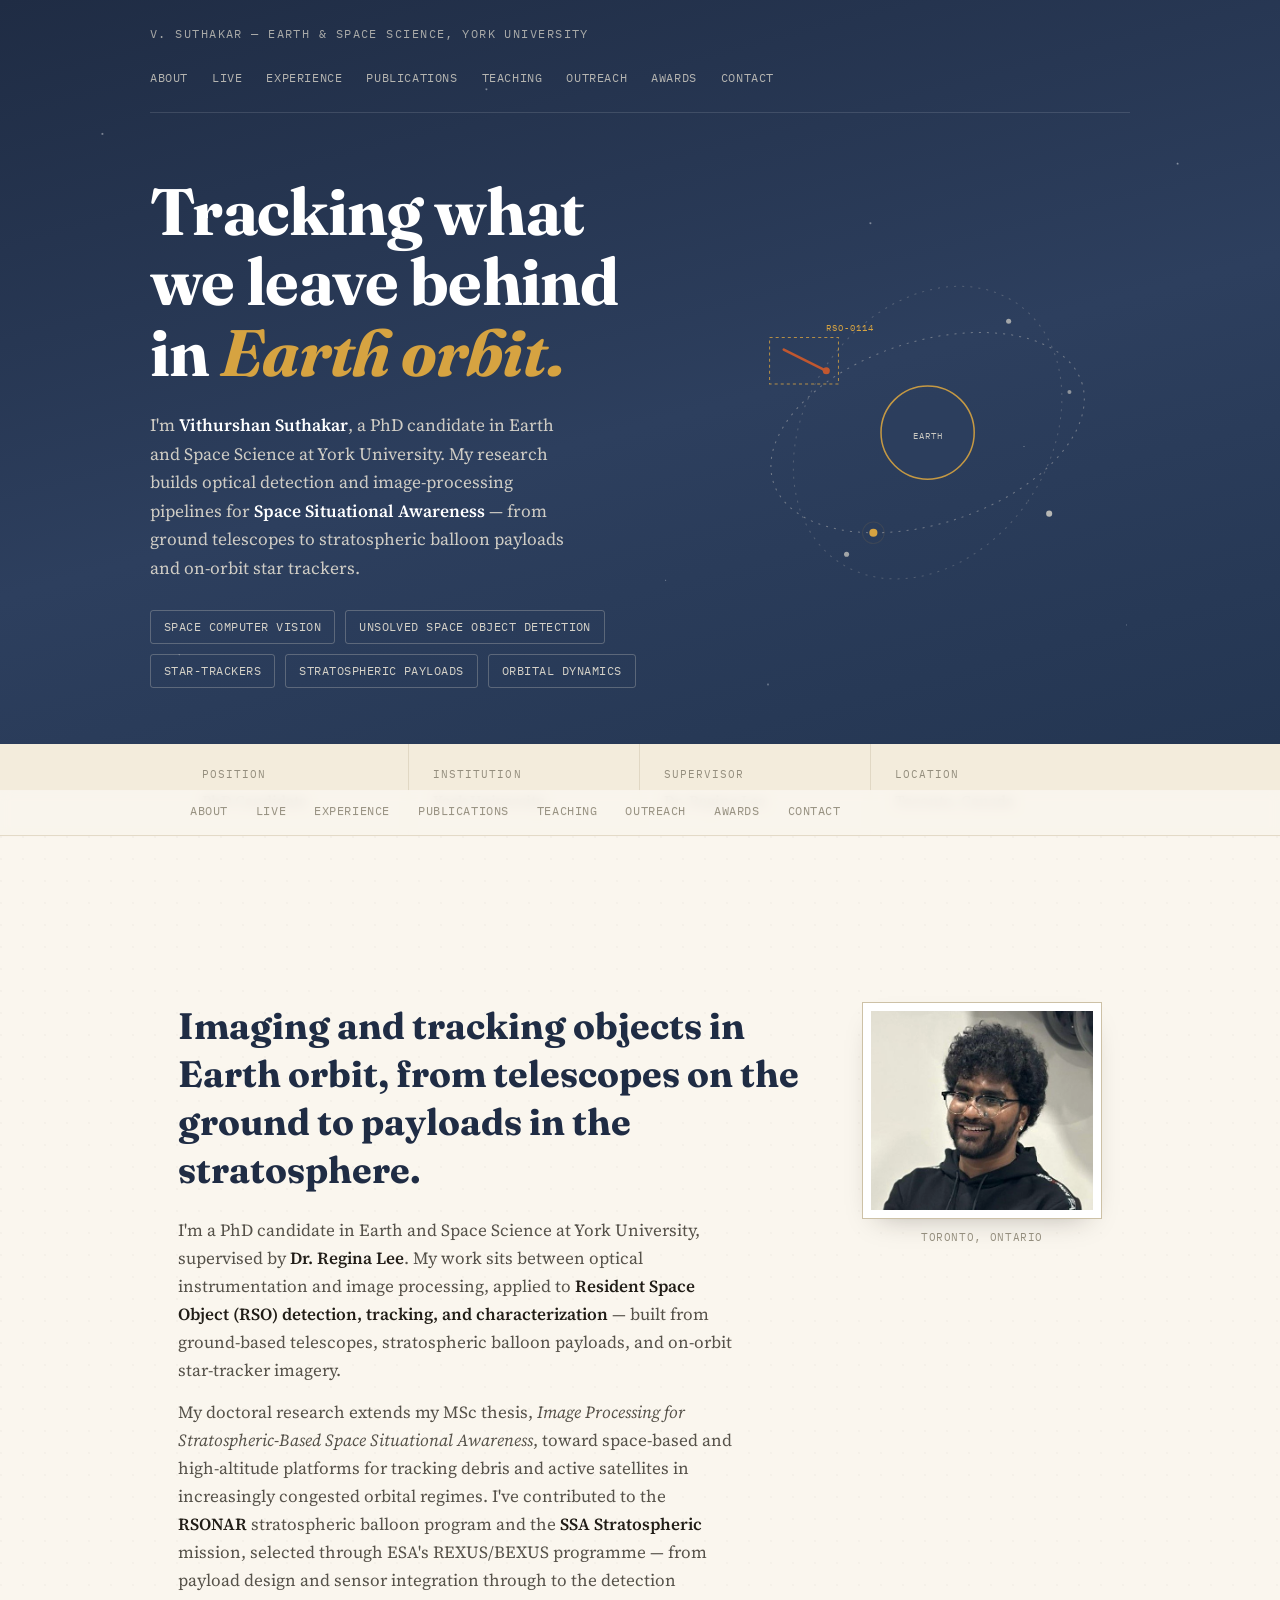
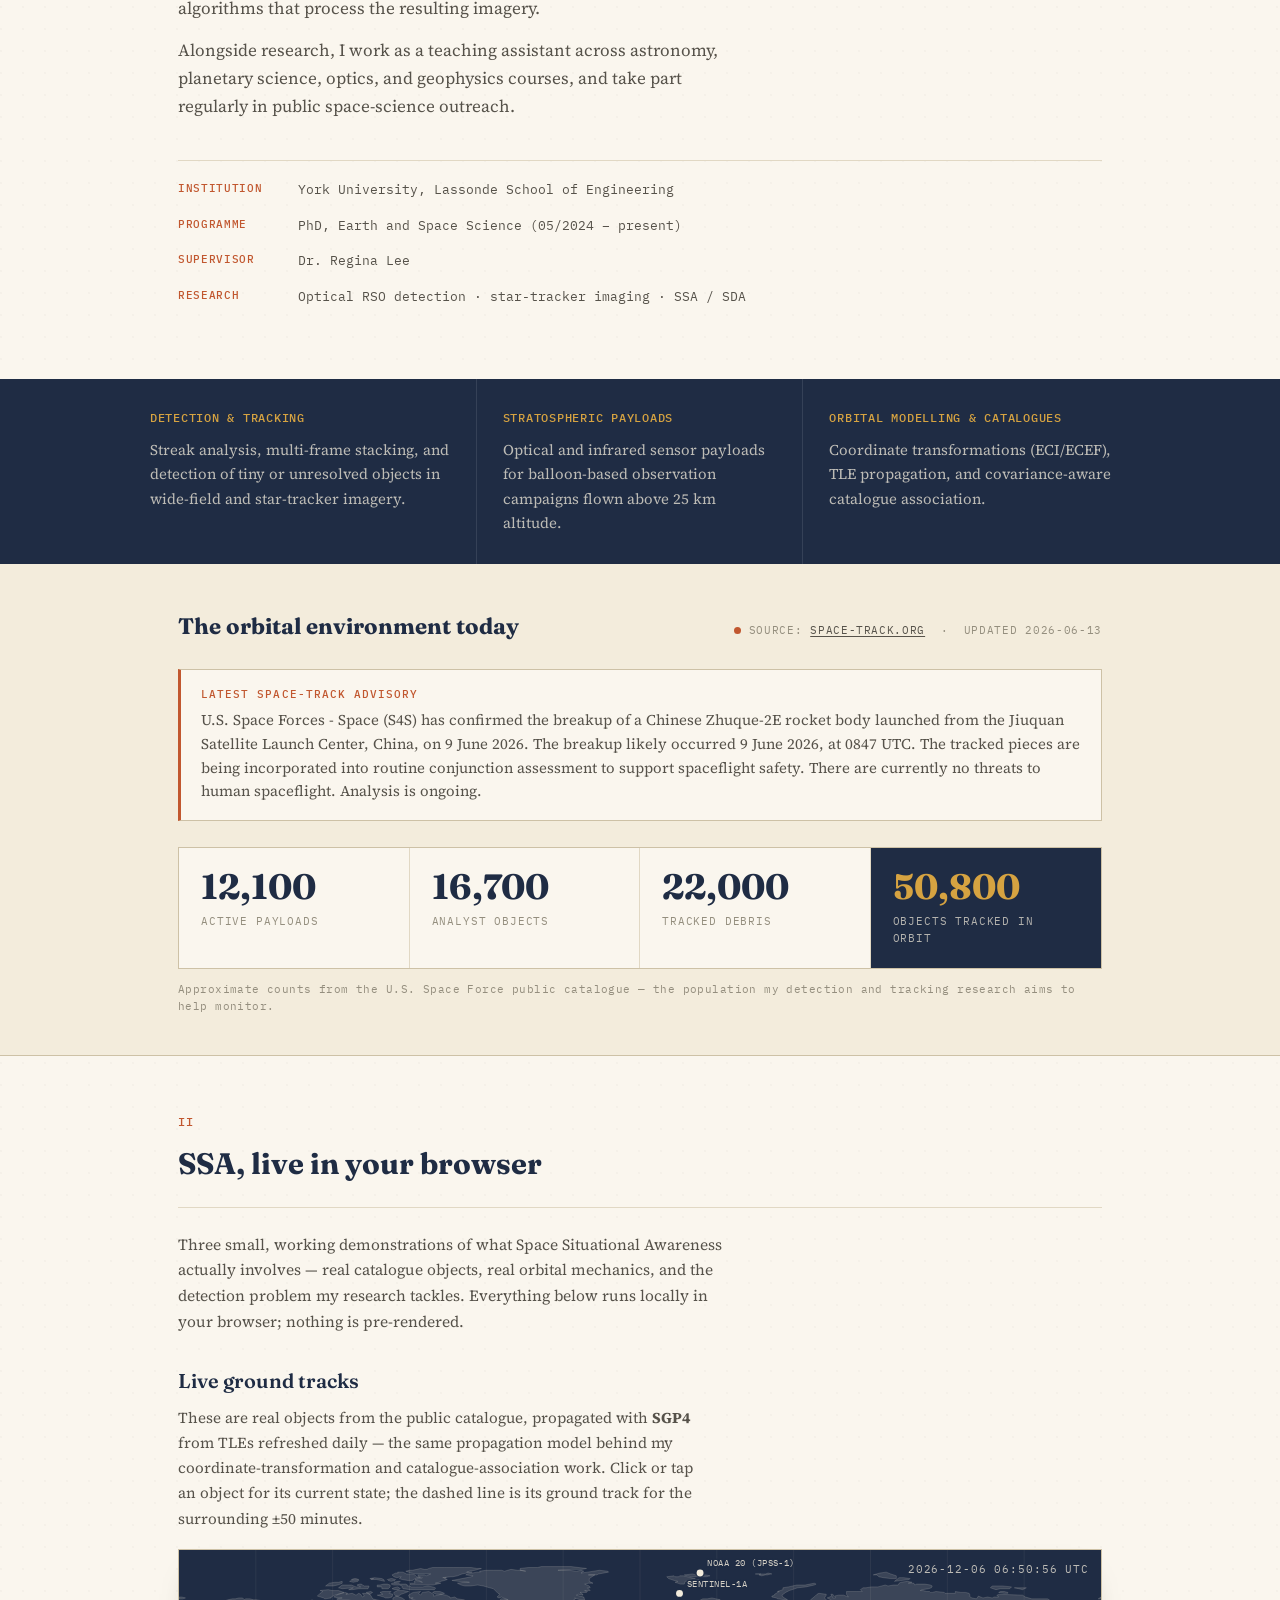
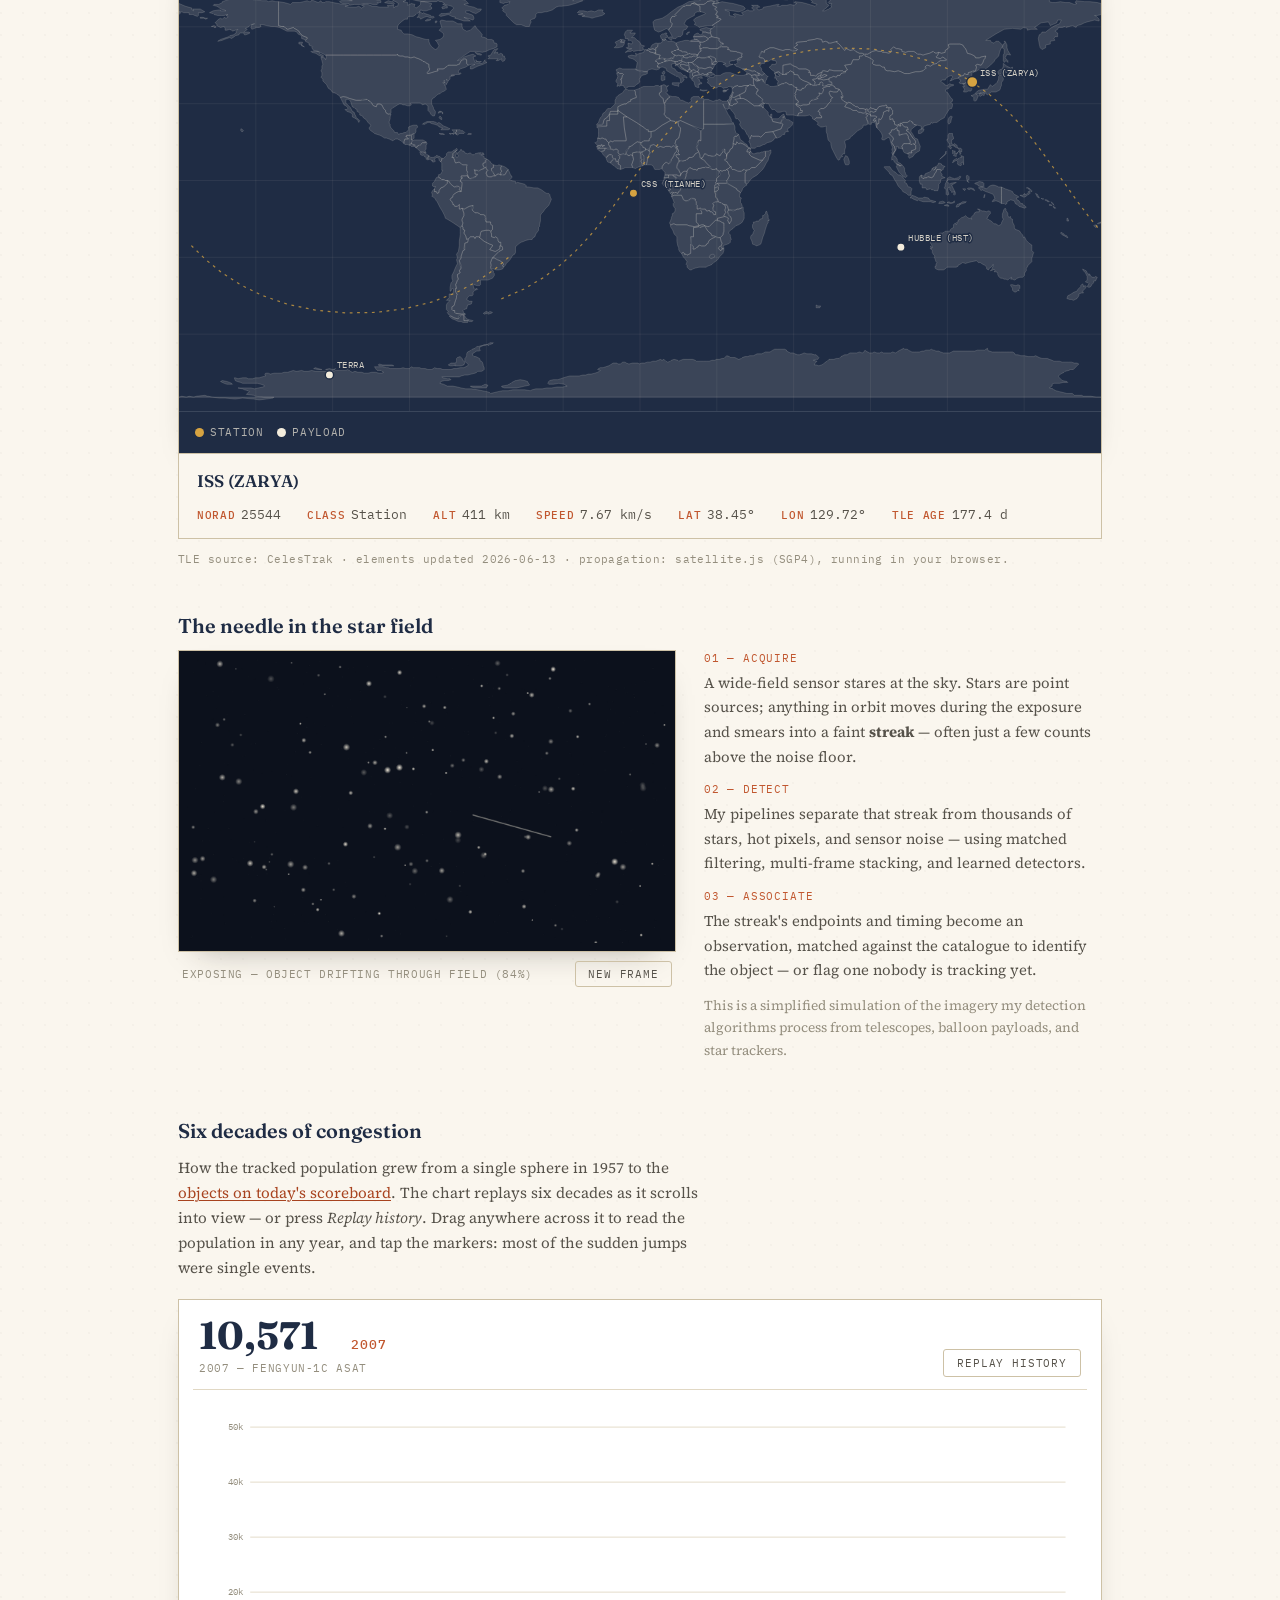
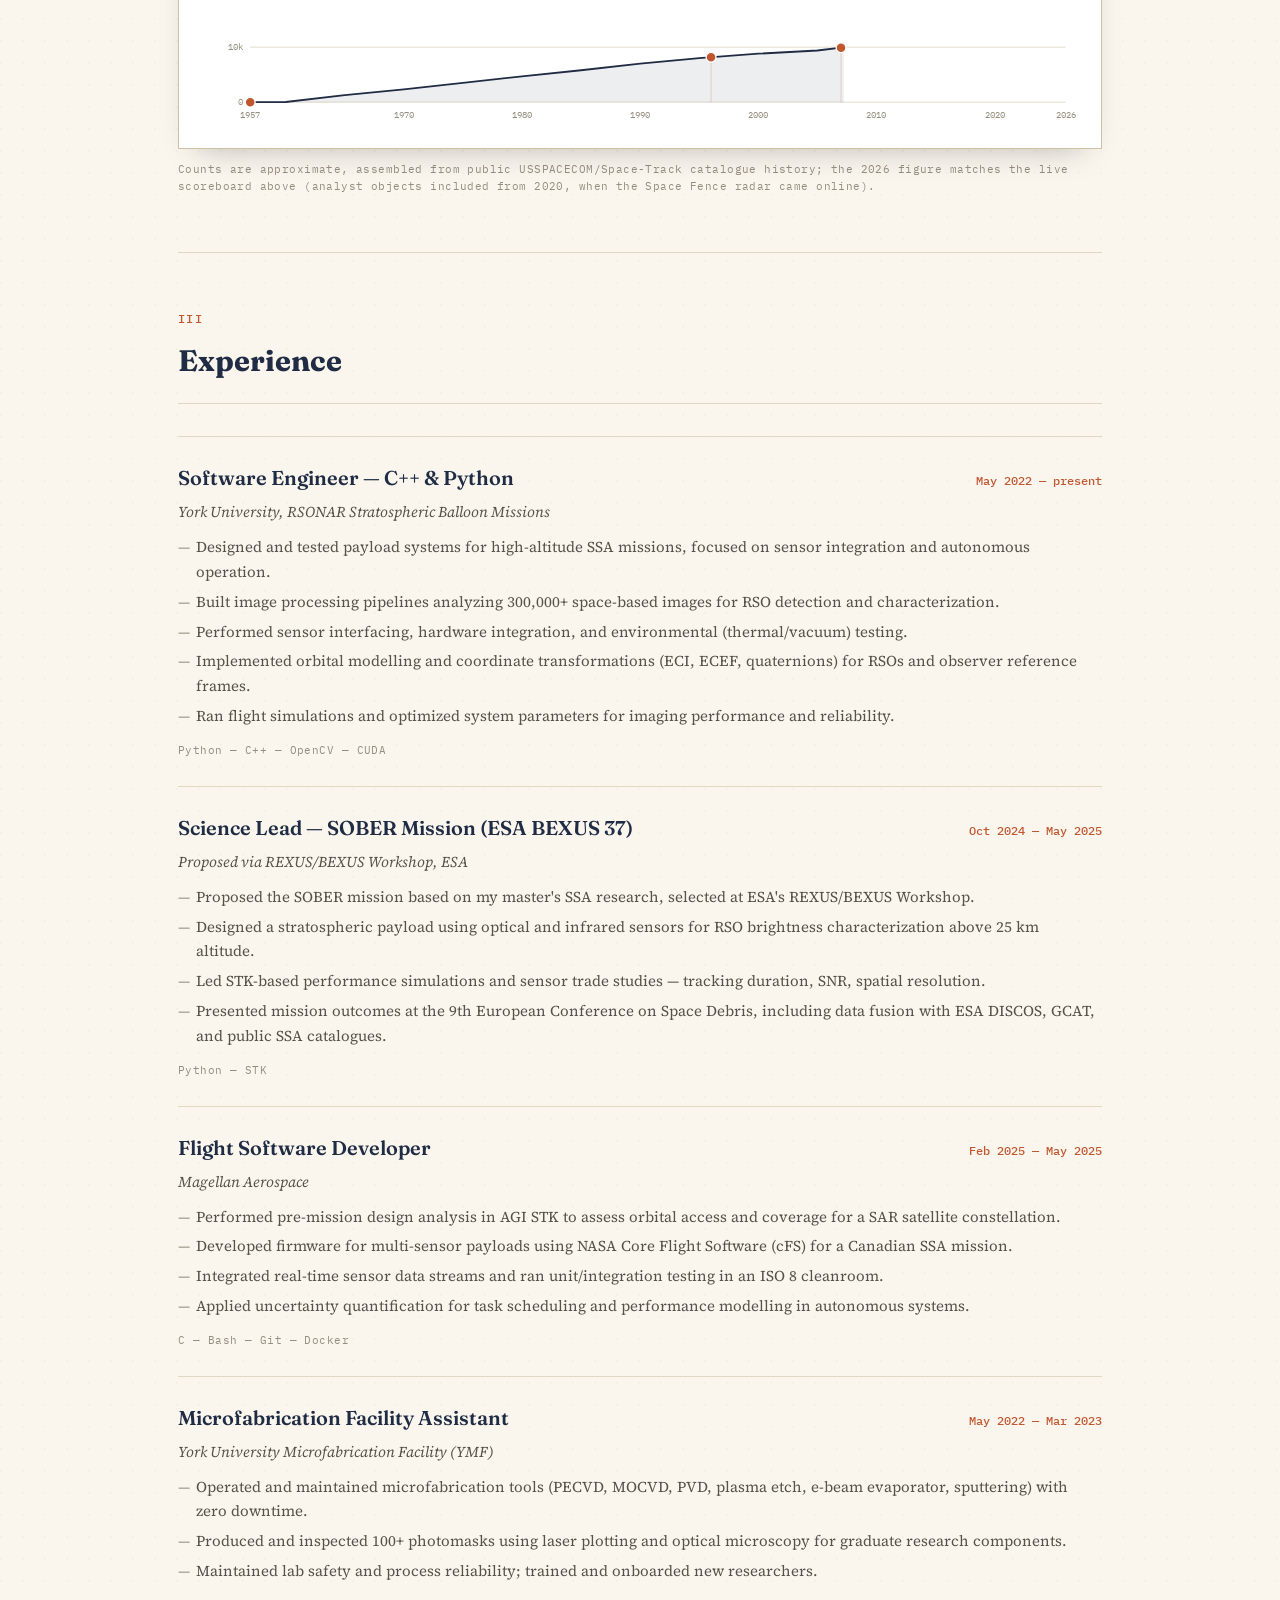
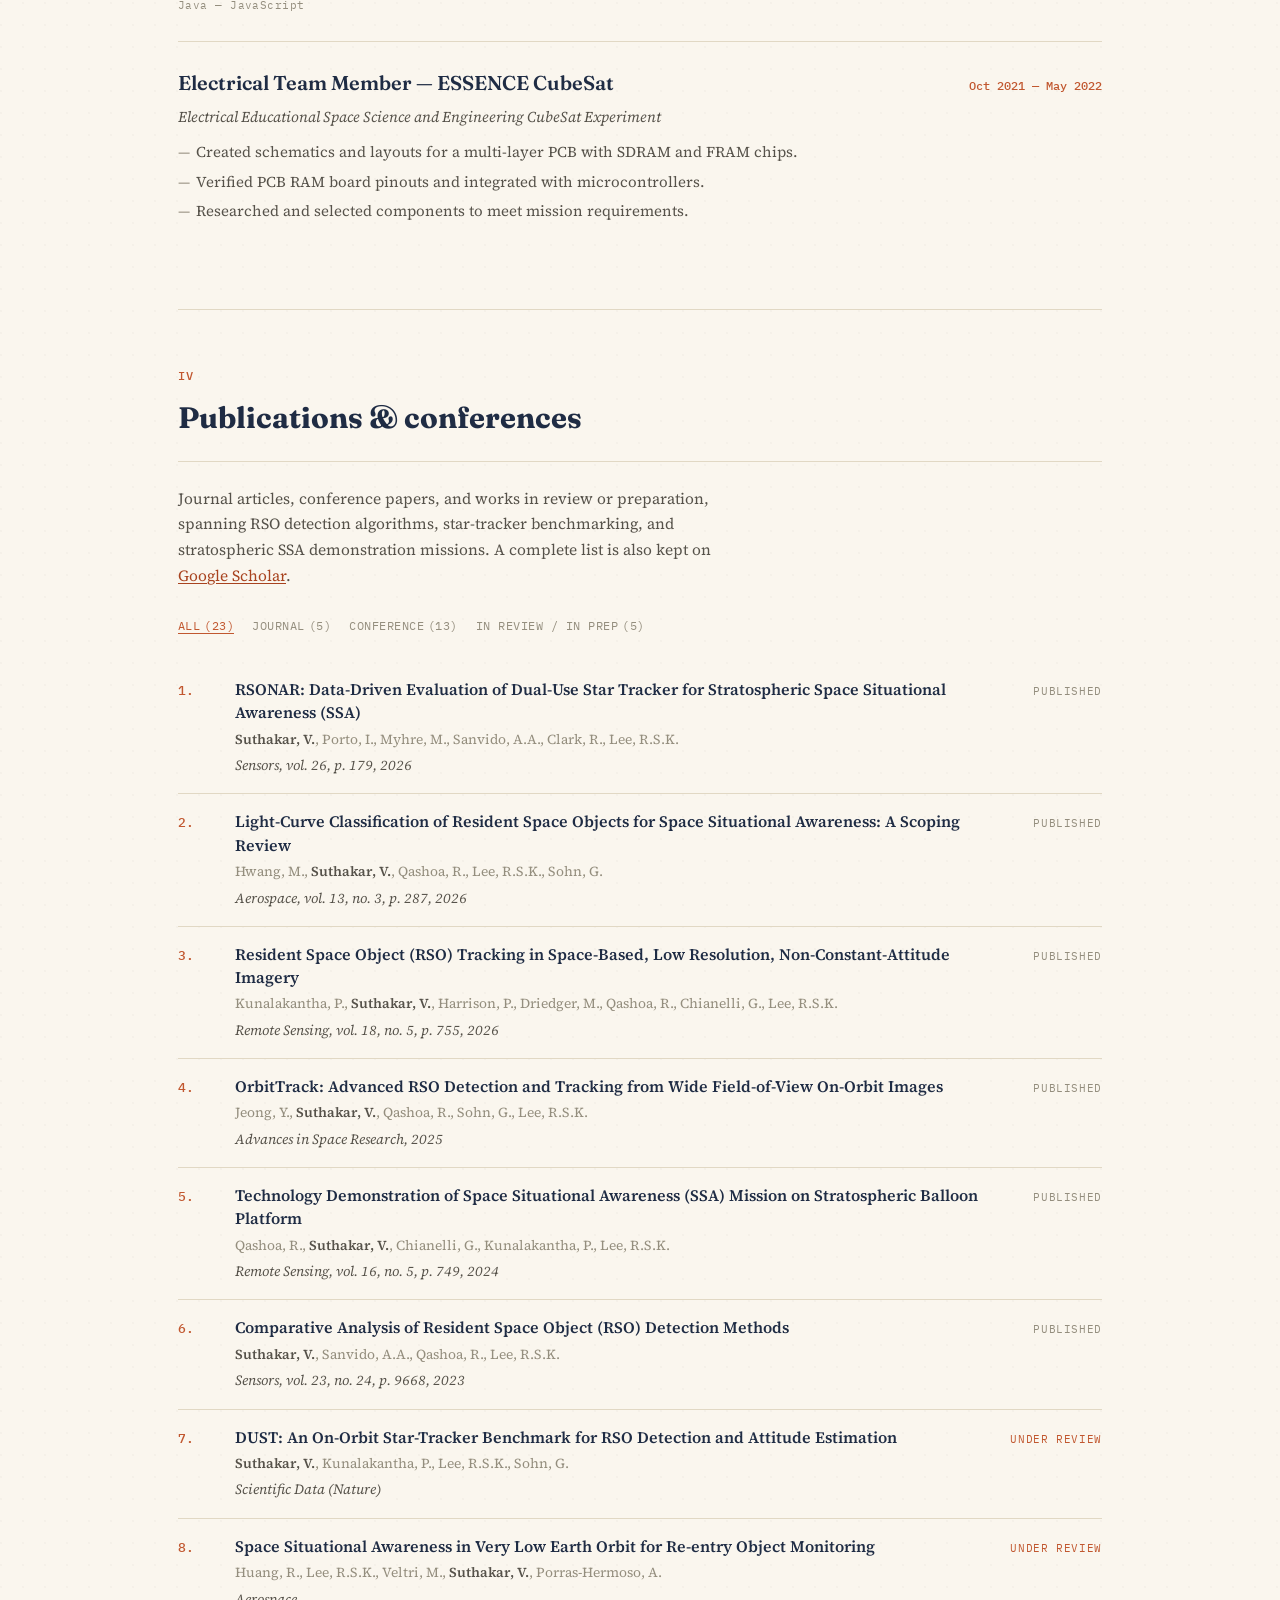
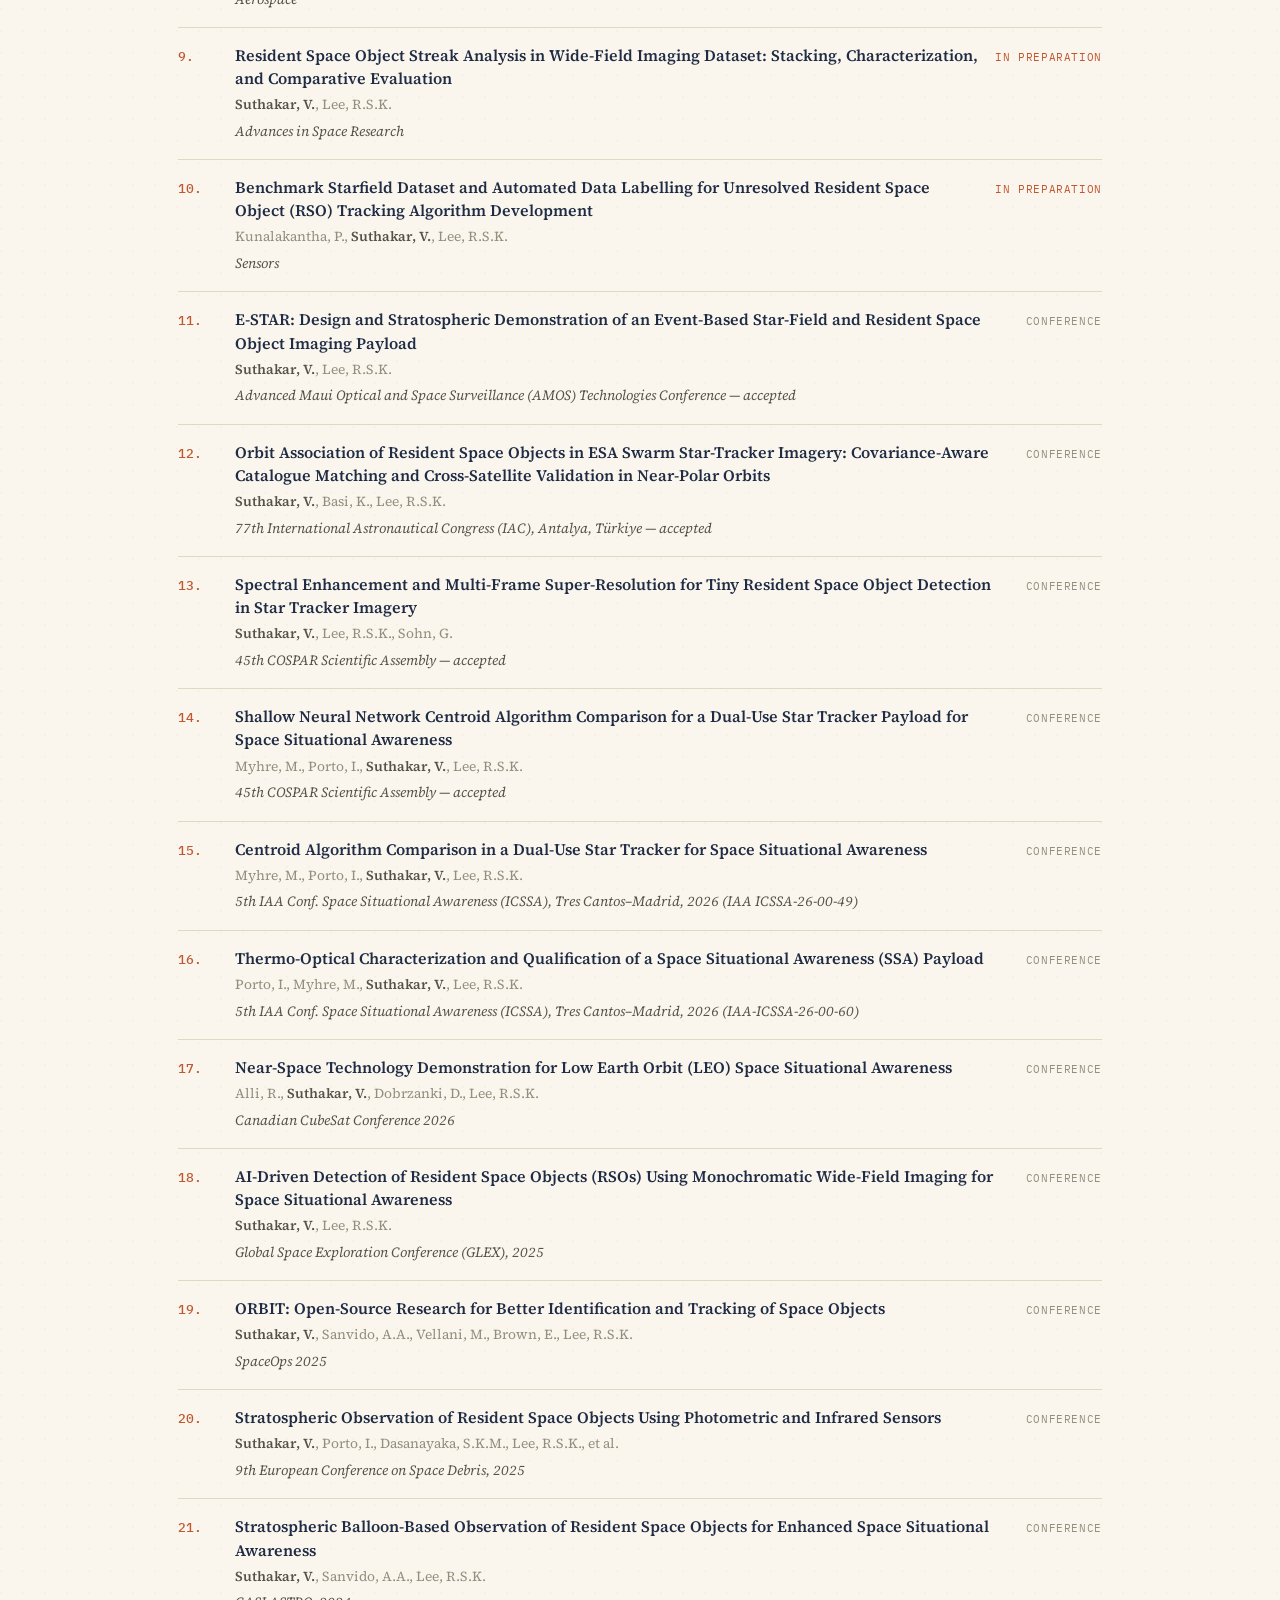
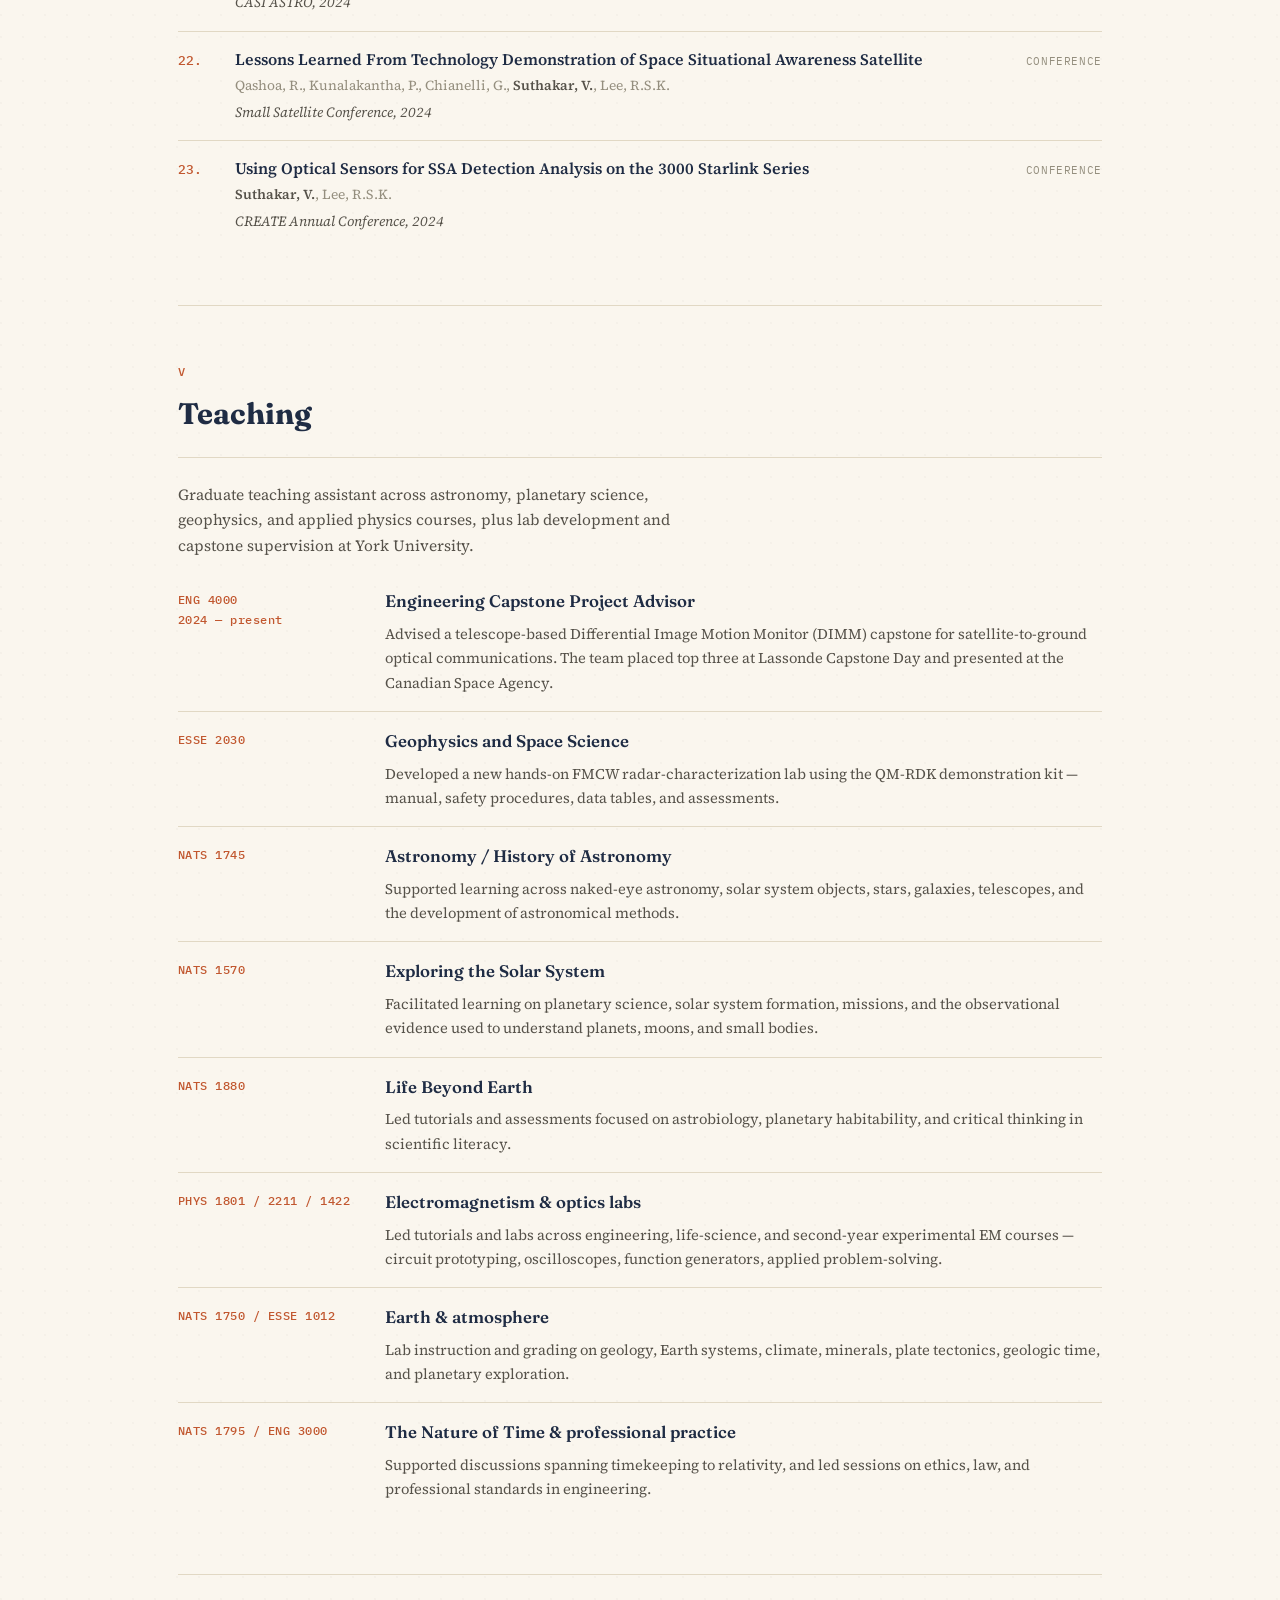
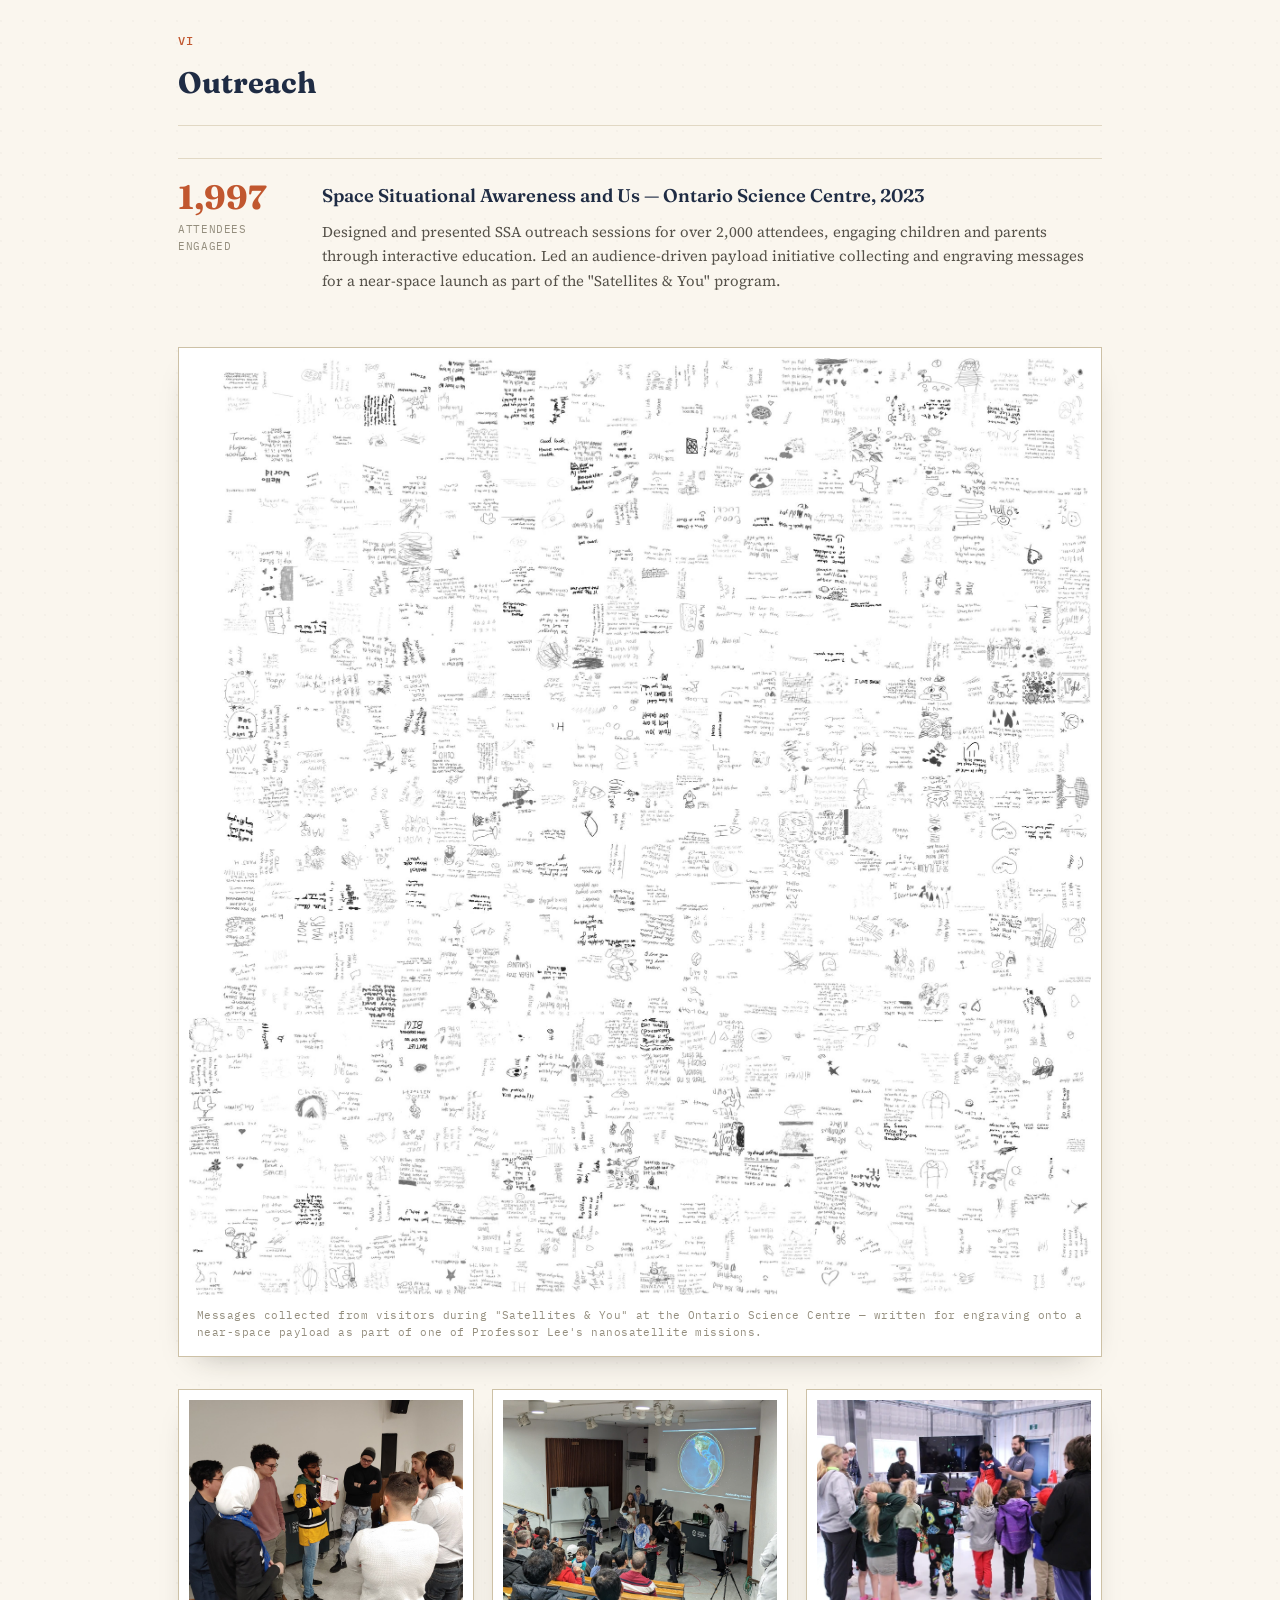
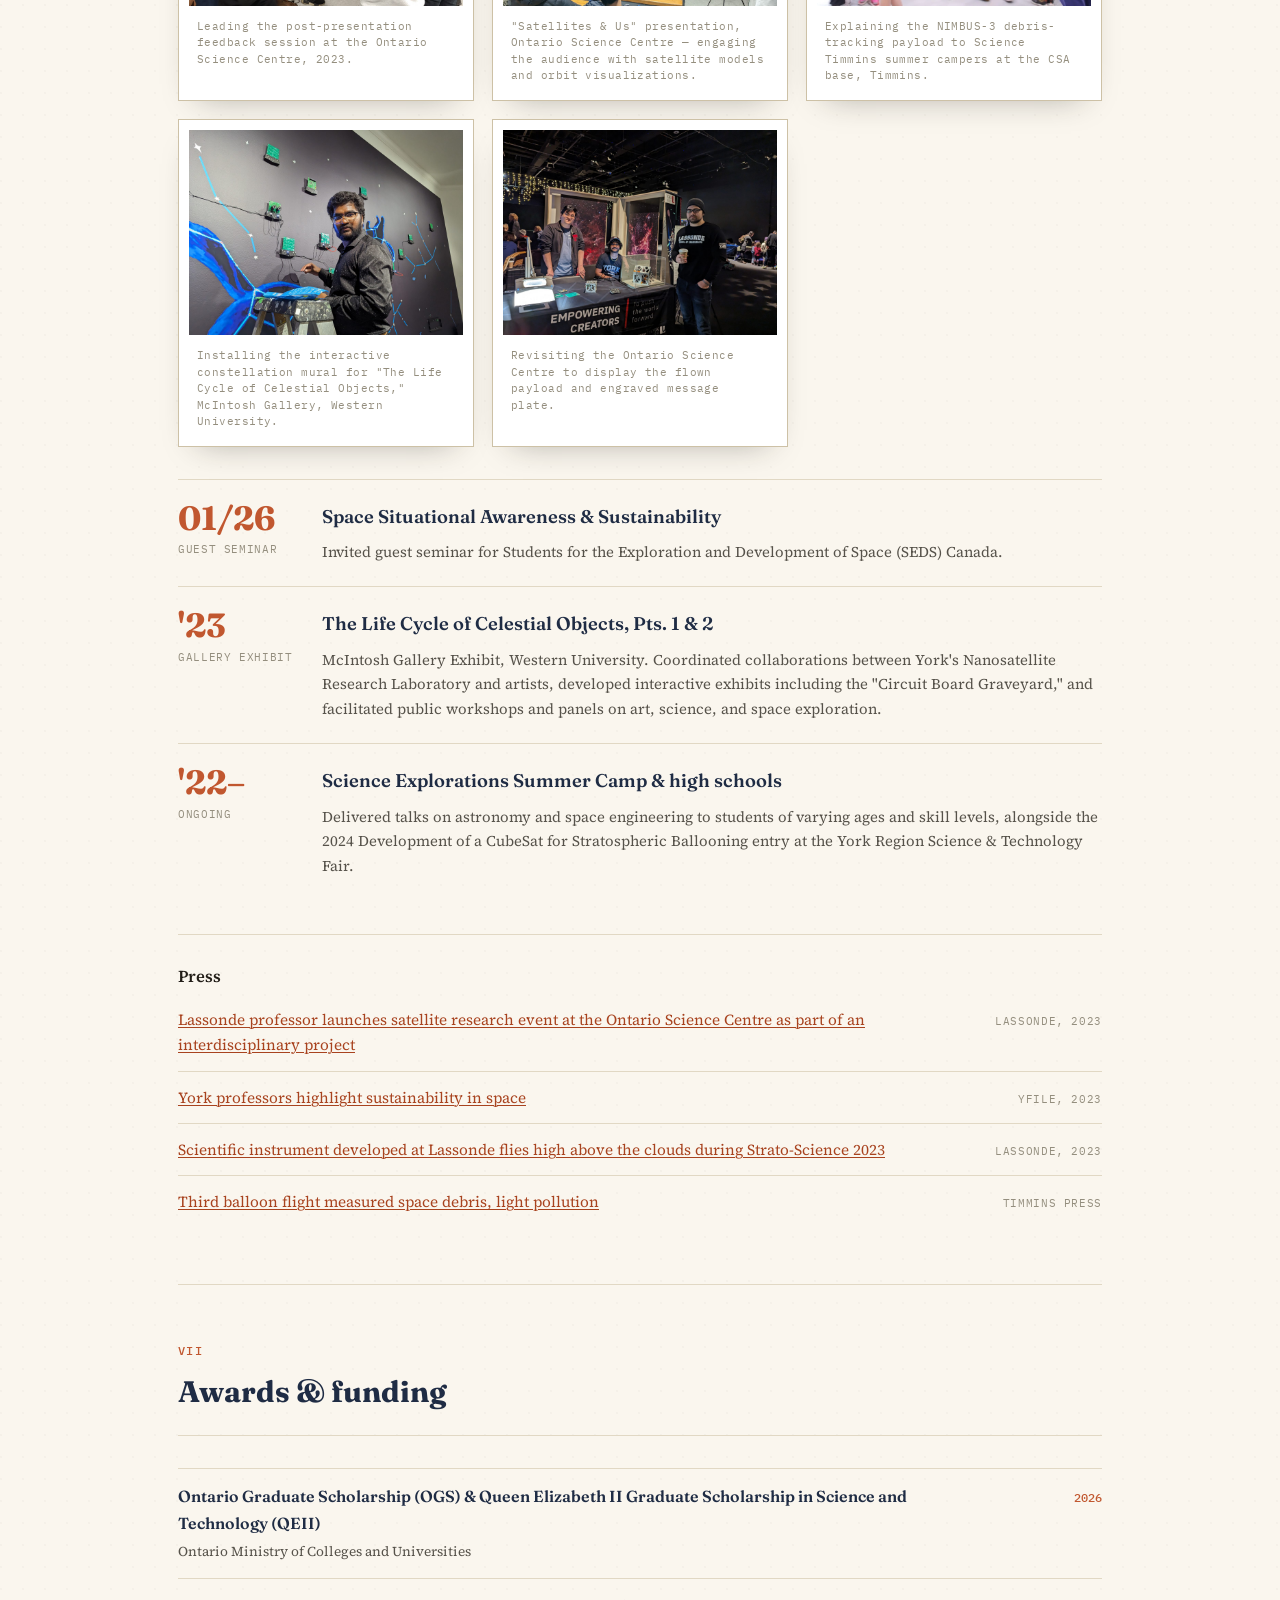
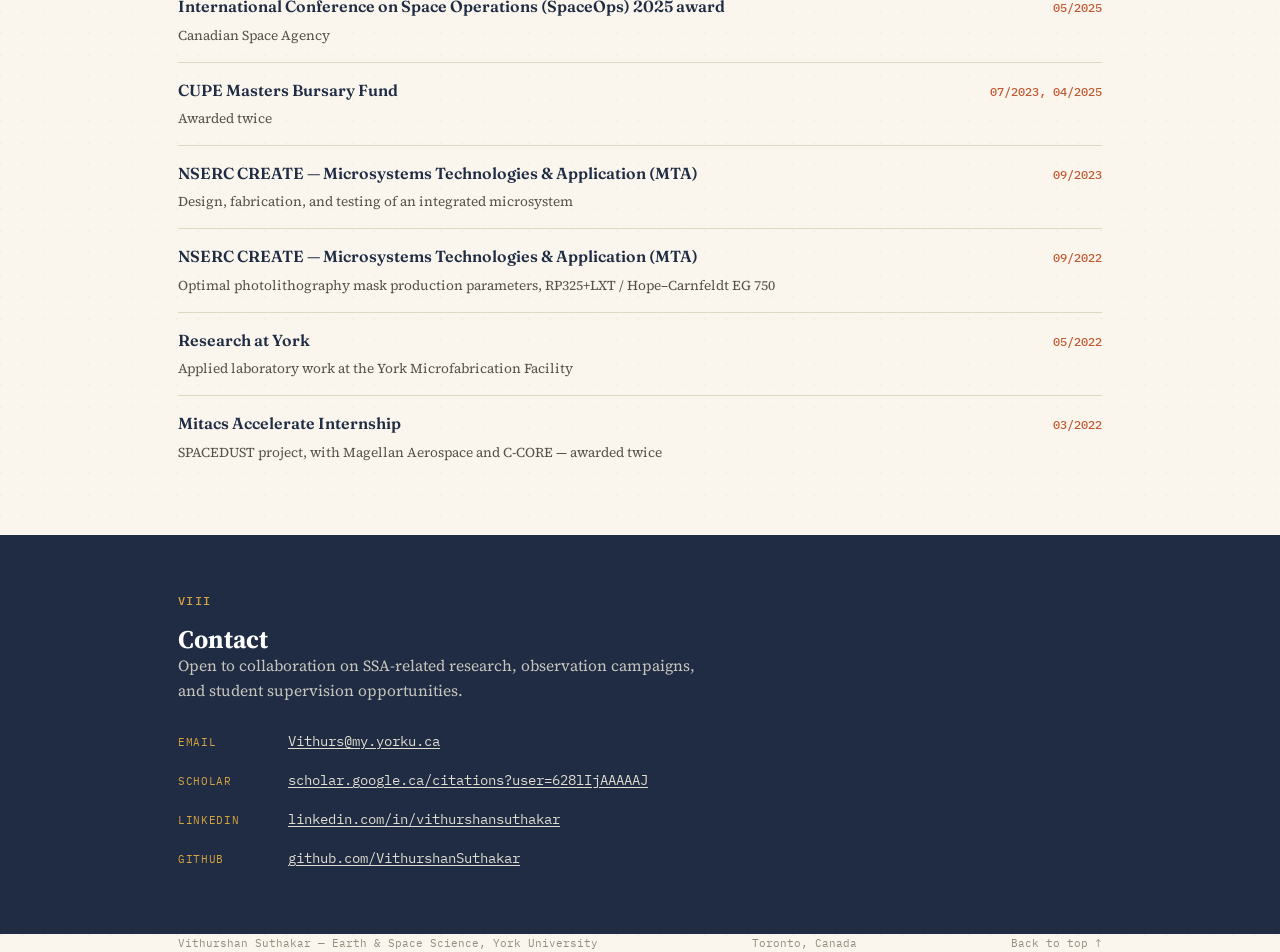
==== commit 65d3bfeb: "Update index.html" ====
--- a/index.html
+++ b/index.html
@@ -890,6 +890,64 @@
     a{ color:var(--ink); text-decoration:none; }
   }
 </style>
+<script>(function(){const T={
+  "updated": "2026-06-13",
+  "source": "CelesTrak via TLE API (tle.ivanstanojevic.me)",
+  "objects": [
+    {
+      "id": 25544,
+      "name": "ISS (ZARYA)",
+      "cat": "station",
+      "line1": "1 25544U 98067A   26162.83551937  .00007284  00000+0  13937-3 0  9994",
+      "line2": "2 25544  51.6334 326.5798 0004934 175.2433 184.8603 15.49179015570924"
+    },
+    {
+      "id": 48274,
+      "name": "CSS (TIANHE)",
+      "cat": "station",
+      "line1": "1 48274U 21035A   26162.85778889  .00017149  00000+0  20495-3 0  9997",
+      "line2": "2 48274  41.4694 354.4301 0008161  33.9866 326.1495 15.60577765292334"
+    },
+    {
+      "id": 20580,
+      "name": "HUBBLE (HST)",
+      "cat": "payload",
+      "line1": "1 20580U 90037B   26162.21026604  .00005021  00000+0  15696-3 0  9999",
+      "line2": "2 20580  28.4707 121.4212 0001970  81.6673 278.4146 15.30680019787654"
+    },
+    {
+      "id": 25994,
+      "name": "TERRA",
+      "cat": "payload",
+      "line1": "1 25994U 99068A   26162.96169045  .00000319  00000+0  73983-4 0  9994",
+      "line2": "2 25994  97.9458 212.7150 0001181 210.9434 272.5846 14.61098896408845"
+    },
+    {
+      "id": 39634,
+      "name": "SENTINEL-1A",
+      "cat": "payload",
+      "line1": "1 39634U 14016A   26163.22463907  .00000443  00000+0  10363-3 0  9994",
+      "line2": "2 39634  98.1785 170.8304 0001399  90.4426 269.6934 14.59200120649298"
+    },
+    {
+      "id": 43013,
+      "name": "NOAA 20 (JPSS-1)",
+      "cat": "payload",
+      "line1": "1 43013U 17073A   26162.92631339  .00000045  00000+0  42376-4 0  9996",
+      "line2": "2 43013  98.7772 102.4357 0000340  55.9435 304.1773 14.19510819443727"
+    }
+  ]
+},S={
+  "updated": "2026-06-13",
+  "scoreboard": {
+    "active_payloads": 12100,
+    "analyst_objects": 16700,
+    "debris": 22000,
+    "total": 50800
+  },
+  "alert": "U.S. Space Forces - Space (S4S) has confirmed the breakup of a Chinese Zhuque-2E rocket body launched from the Jiuquan Satellite Launch Center, China, on 9 June 2026. The breakup likely occurred 9 June 2026, at 0847 UTC. The tracked pieces are being incorporated into routine conjunction assessment to support spaceflight safety. There are currently no threats to human spaceflight. Analysis is ongoing."
+}
+;const f=window.fetch&&window.fetch.bind(window);window.fetch=function(u,o){const s=String(u);if(s.indexOf("tles.json")>-1)return Promise.resolve({ok:true,json:()=>Promise.resolve(T)});if(s.indexOf("spacetrack.json")>-1)return Promise.resolve({ok:true,json:()=>Promise.resolve(S)});return f?f(u,o):Promise.reject(new Error("no fetch"));};})();</script>
 </head>
 <body>
 
@@ -1031,7 +1089,7 @@
         </div>
         <div>
           <div class="portrait">
-            <img decoding="async" width="499" height="447" src="assets/photo.png" alt="Portrait of Vithurshan Suthakar">
+            <img decoding="async" width="499" height="447" src="[data-uri]" alt="Portrait of Vithurshan Suthakar">
           </div>
           <div class="portrait-cap">Toronto, Ontario</div>
         </div>
@@ -1598,7 +1656,7 @@
     </div>
 
     <figure class="figure">
-      <img loading="lazy" decoding="async" width="2000" height="2077" src="assets/signatures.jpg" alt="A dense grid of handwritten notes, drawings, and signatures submitted by Ontario Science Centre visitors for a near-space payload">
+      <img loading="lazy" decoding="async" width="2000" height="2077" src="[data-uri]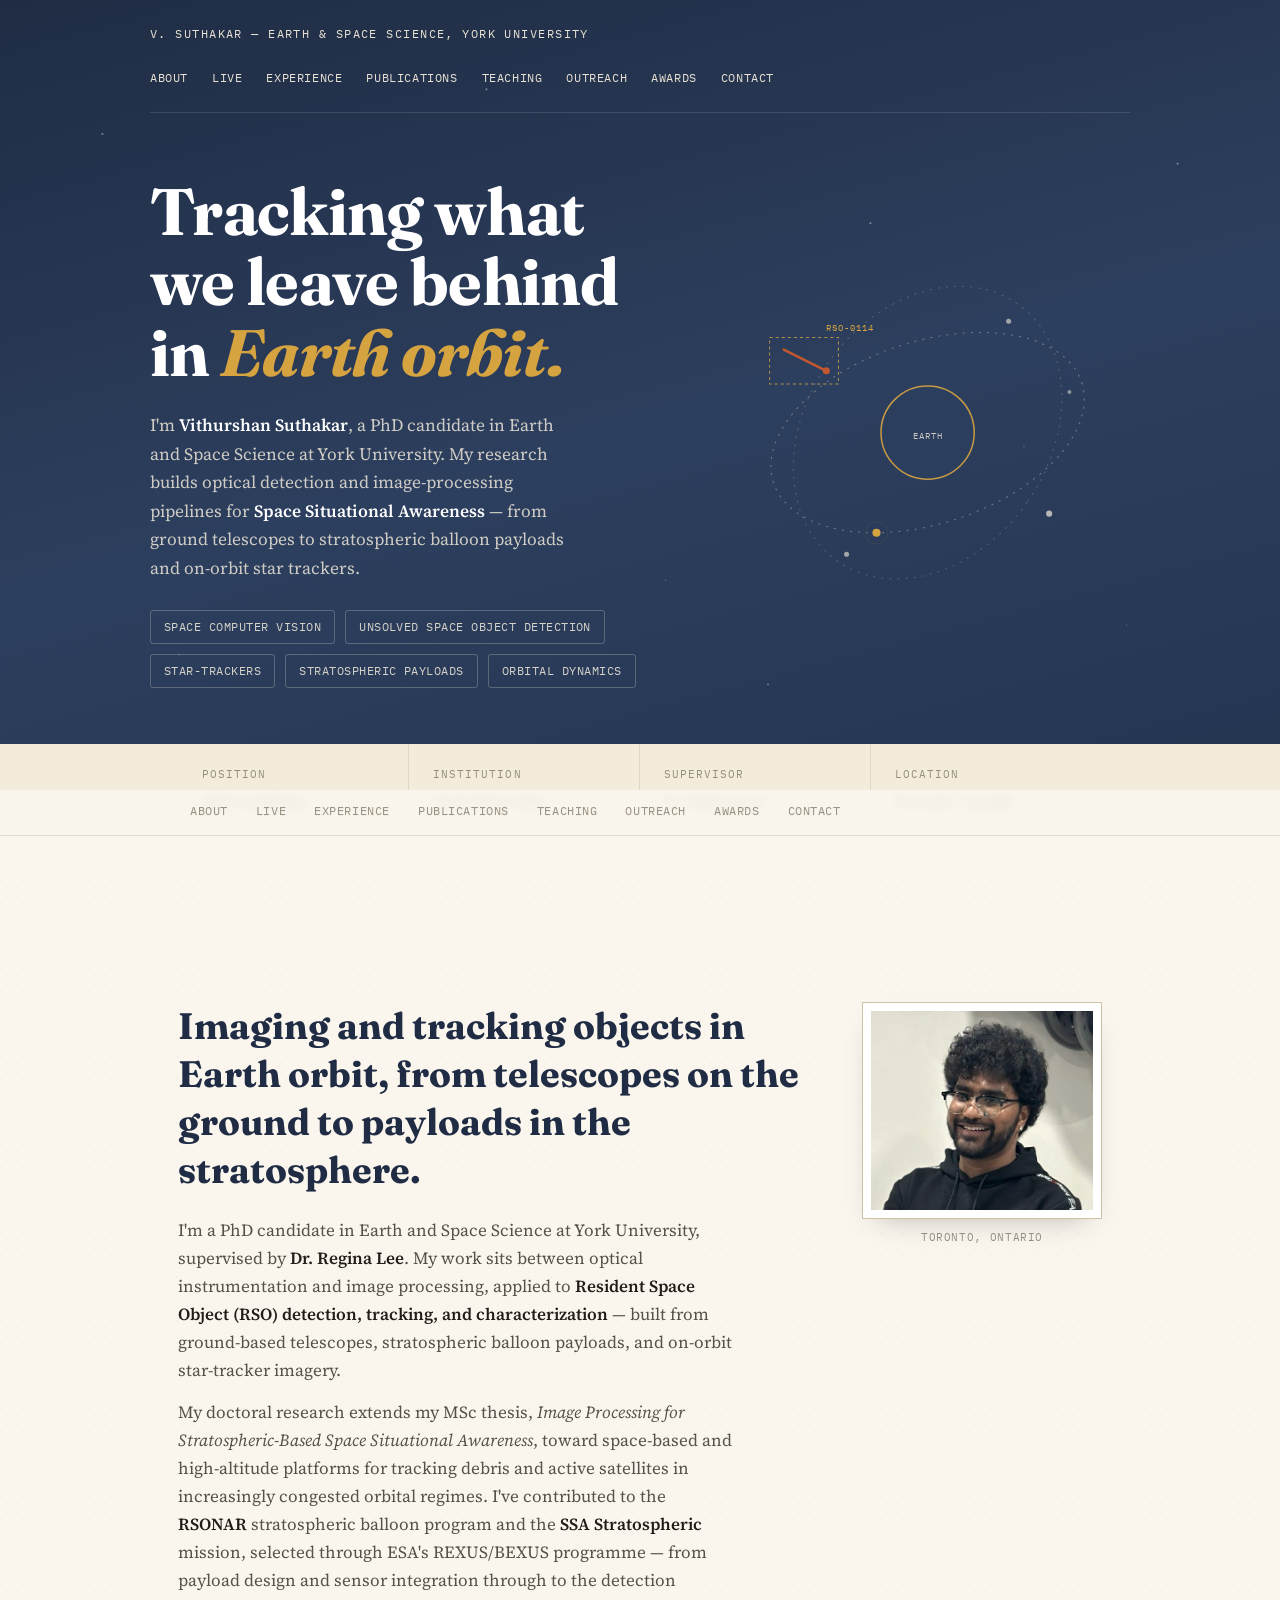
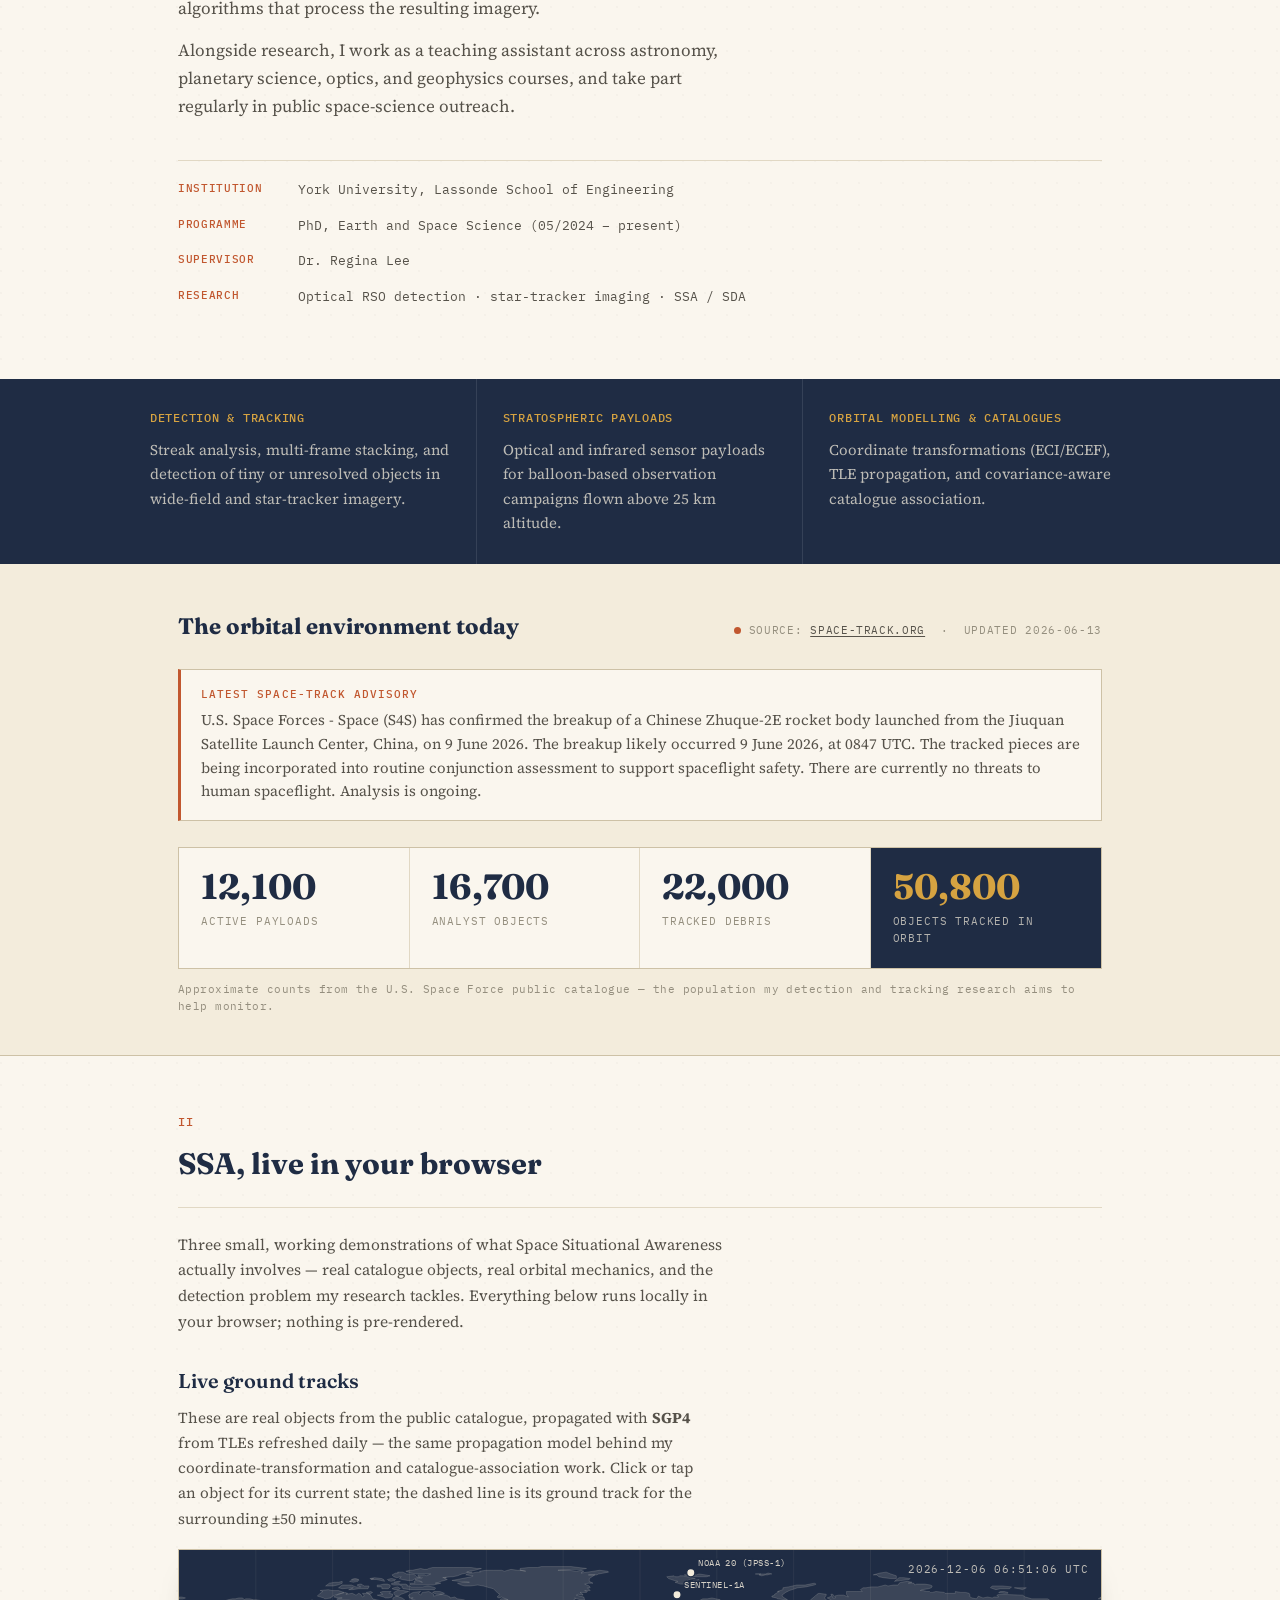
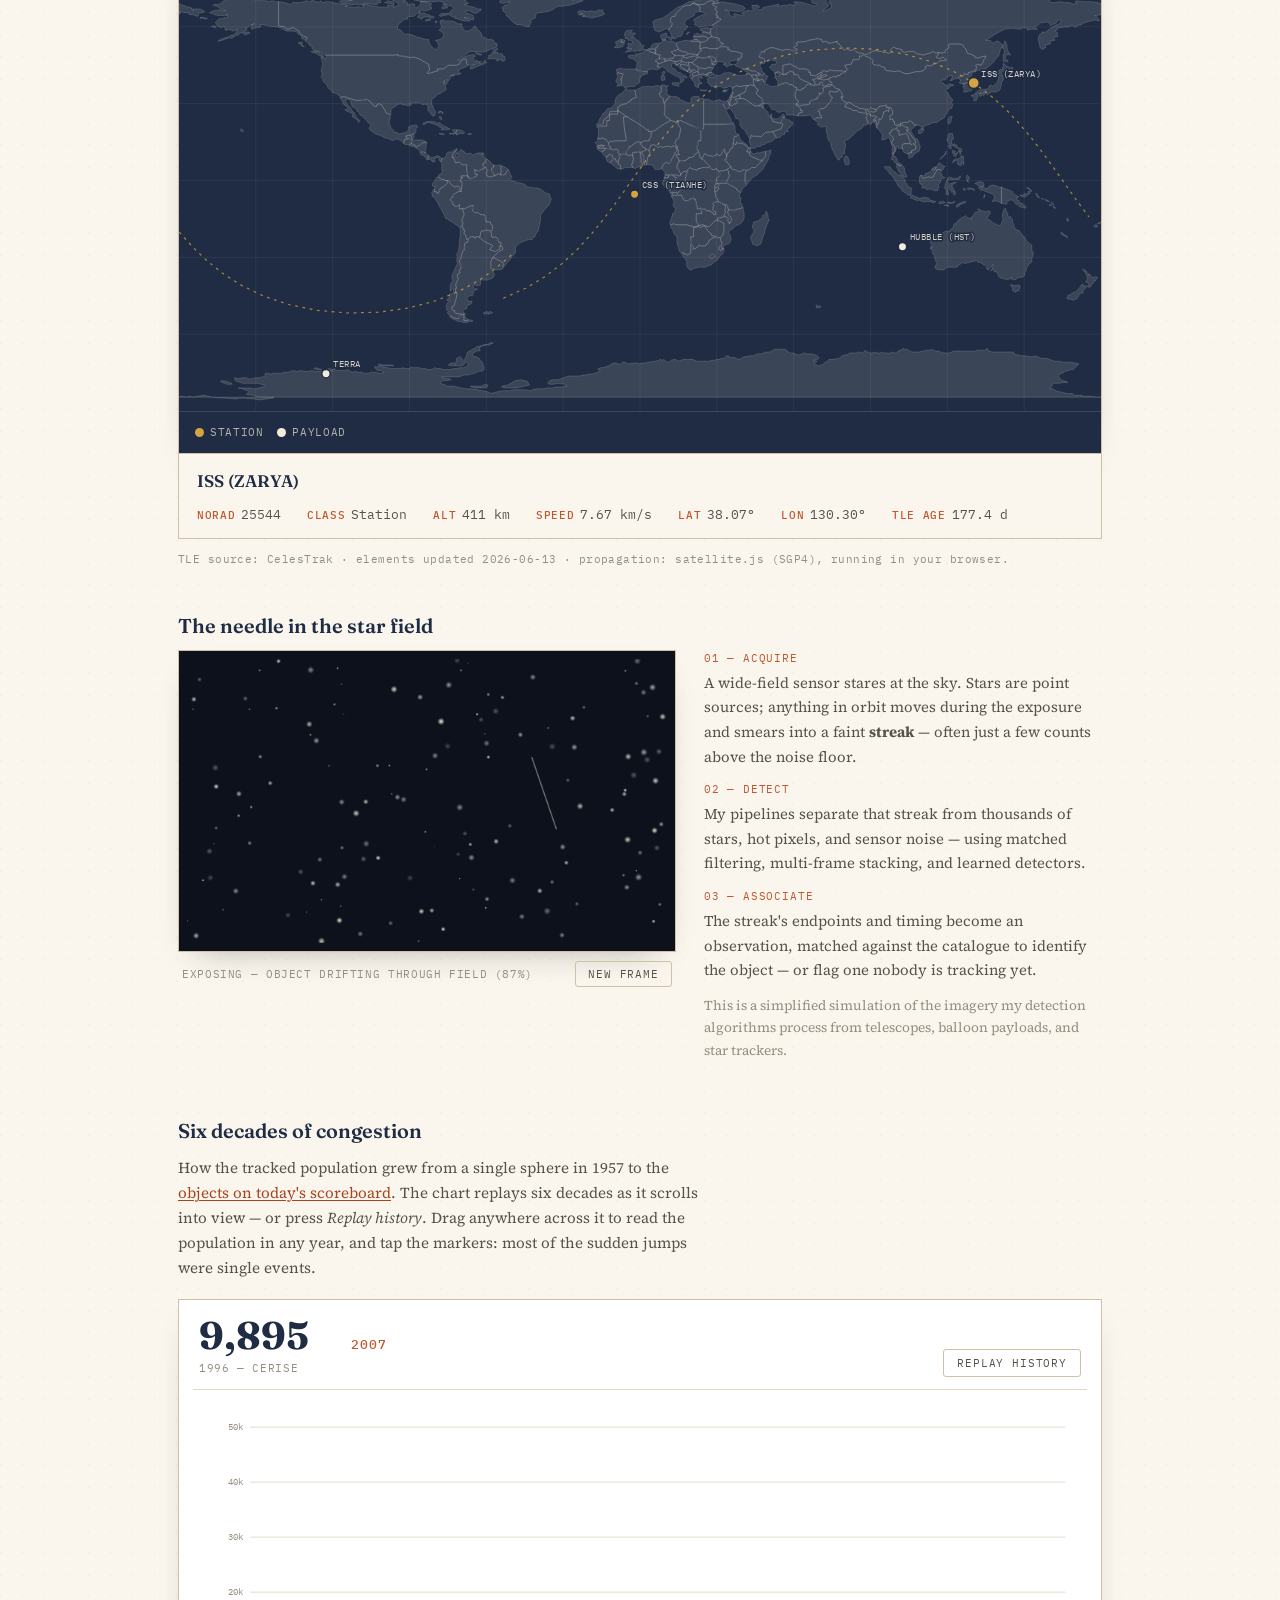
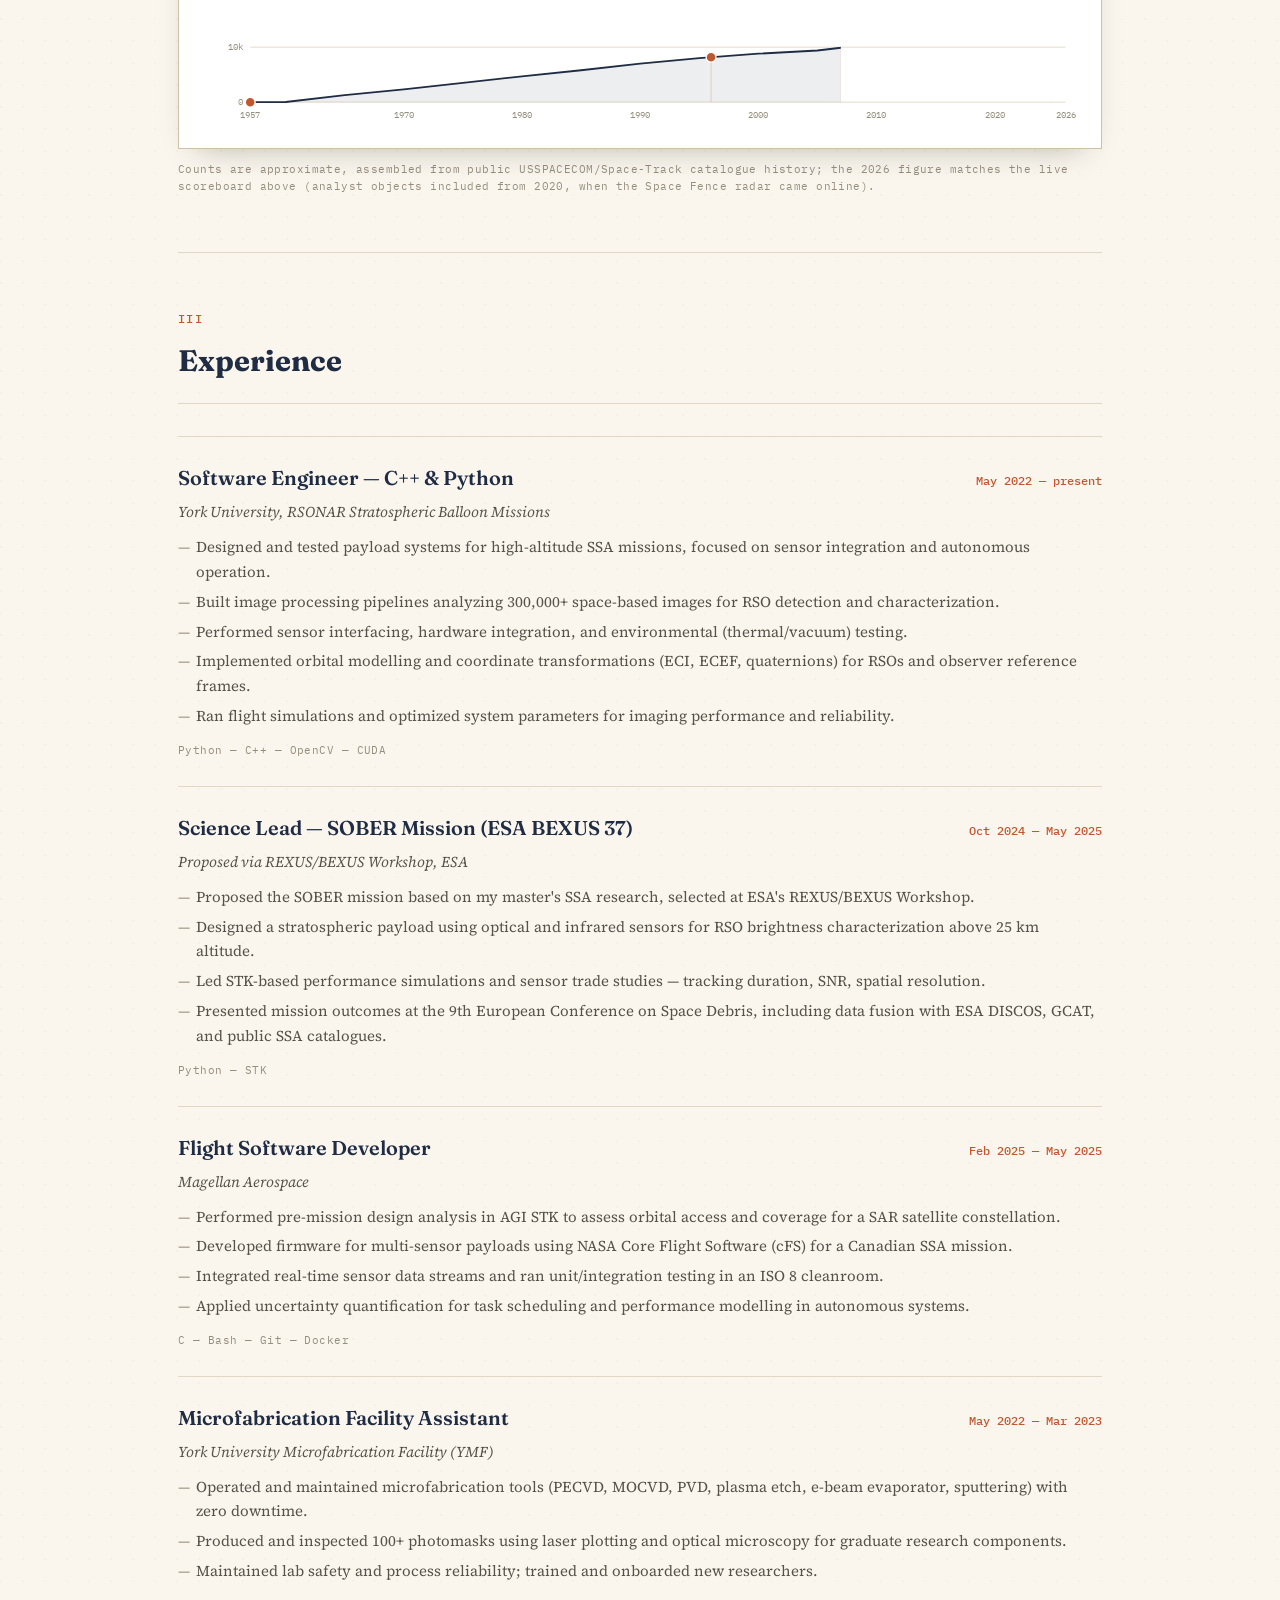
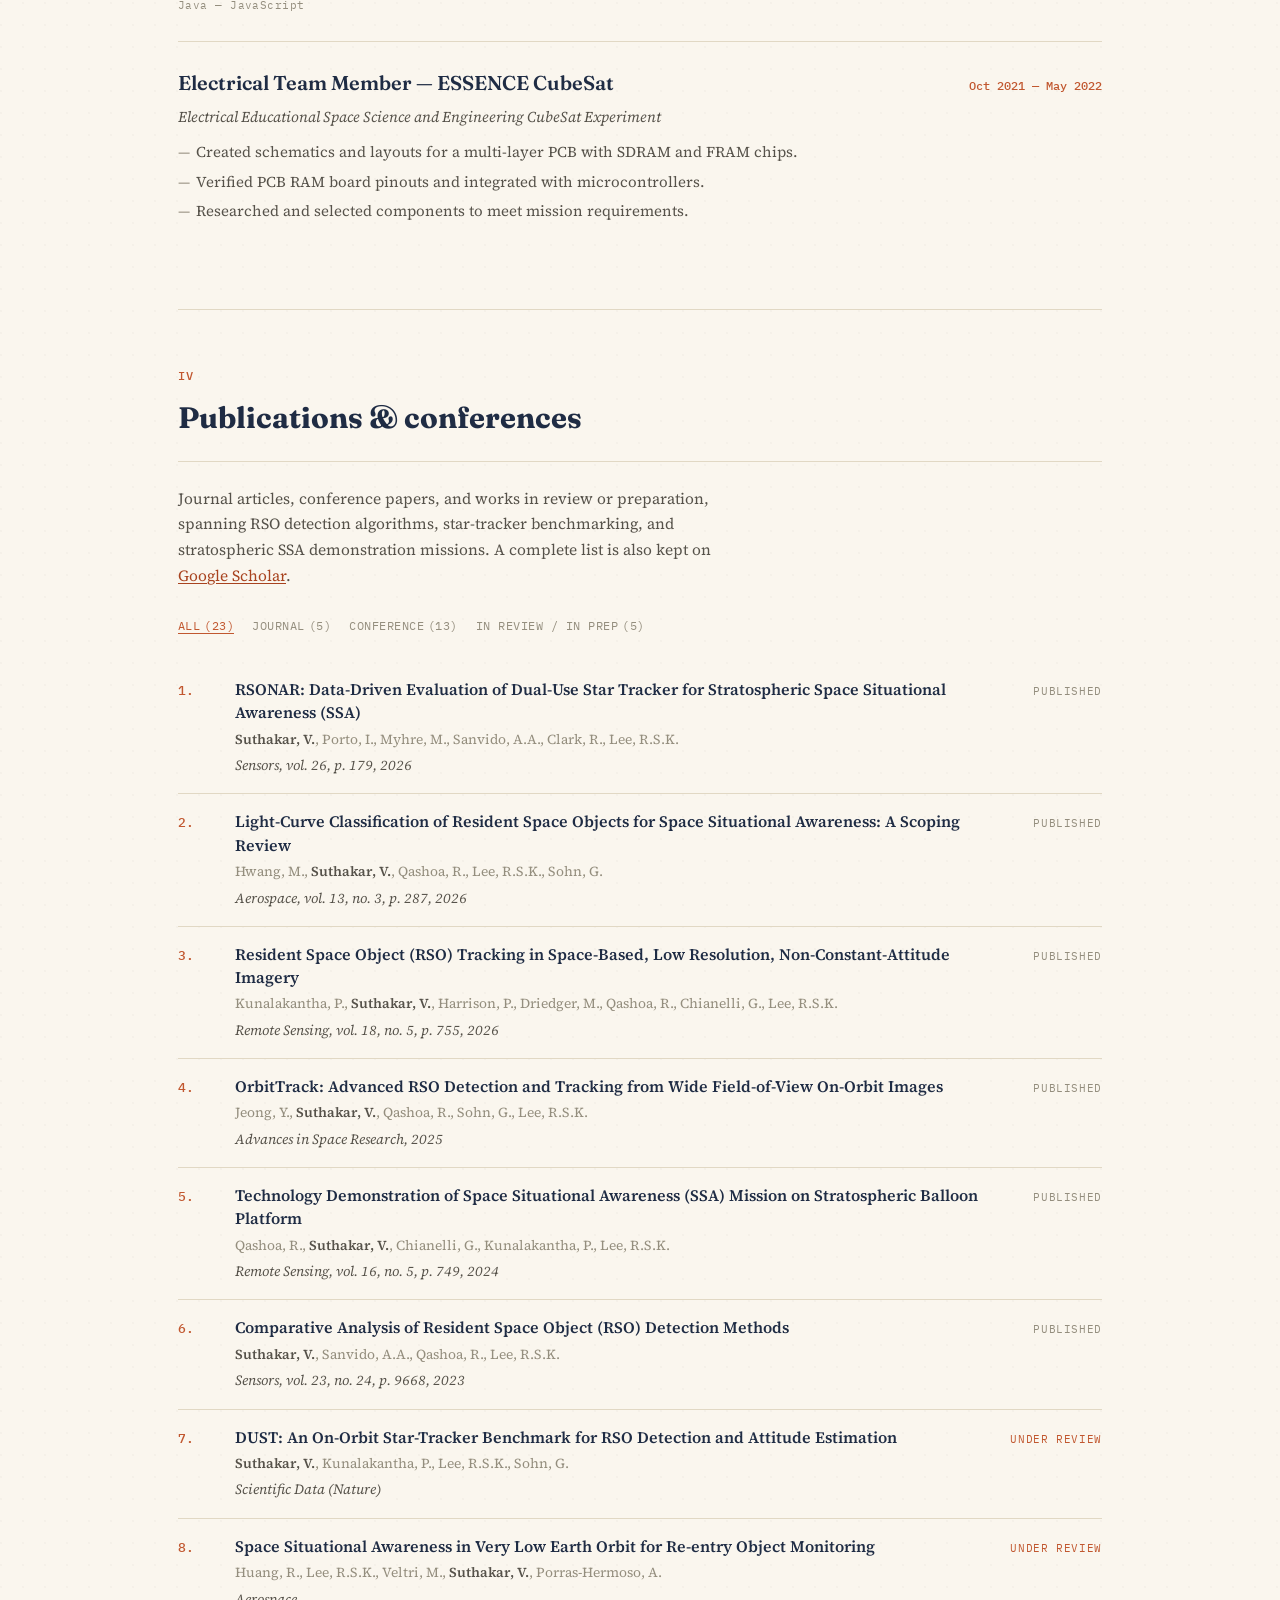
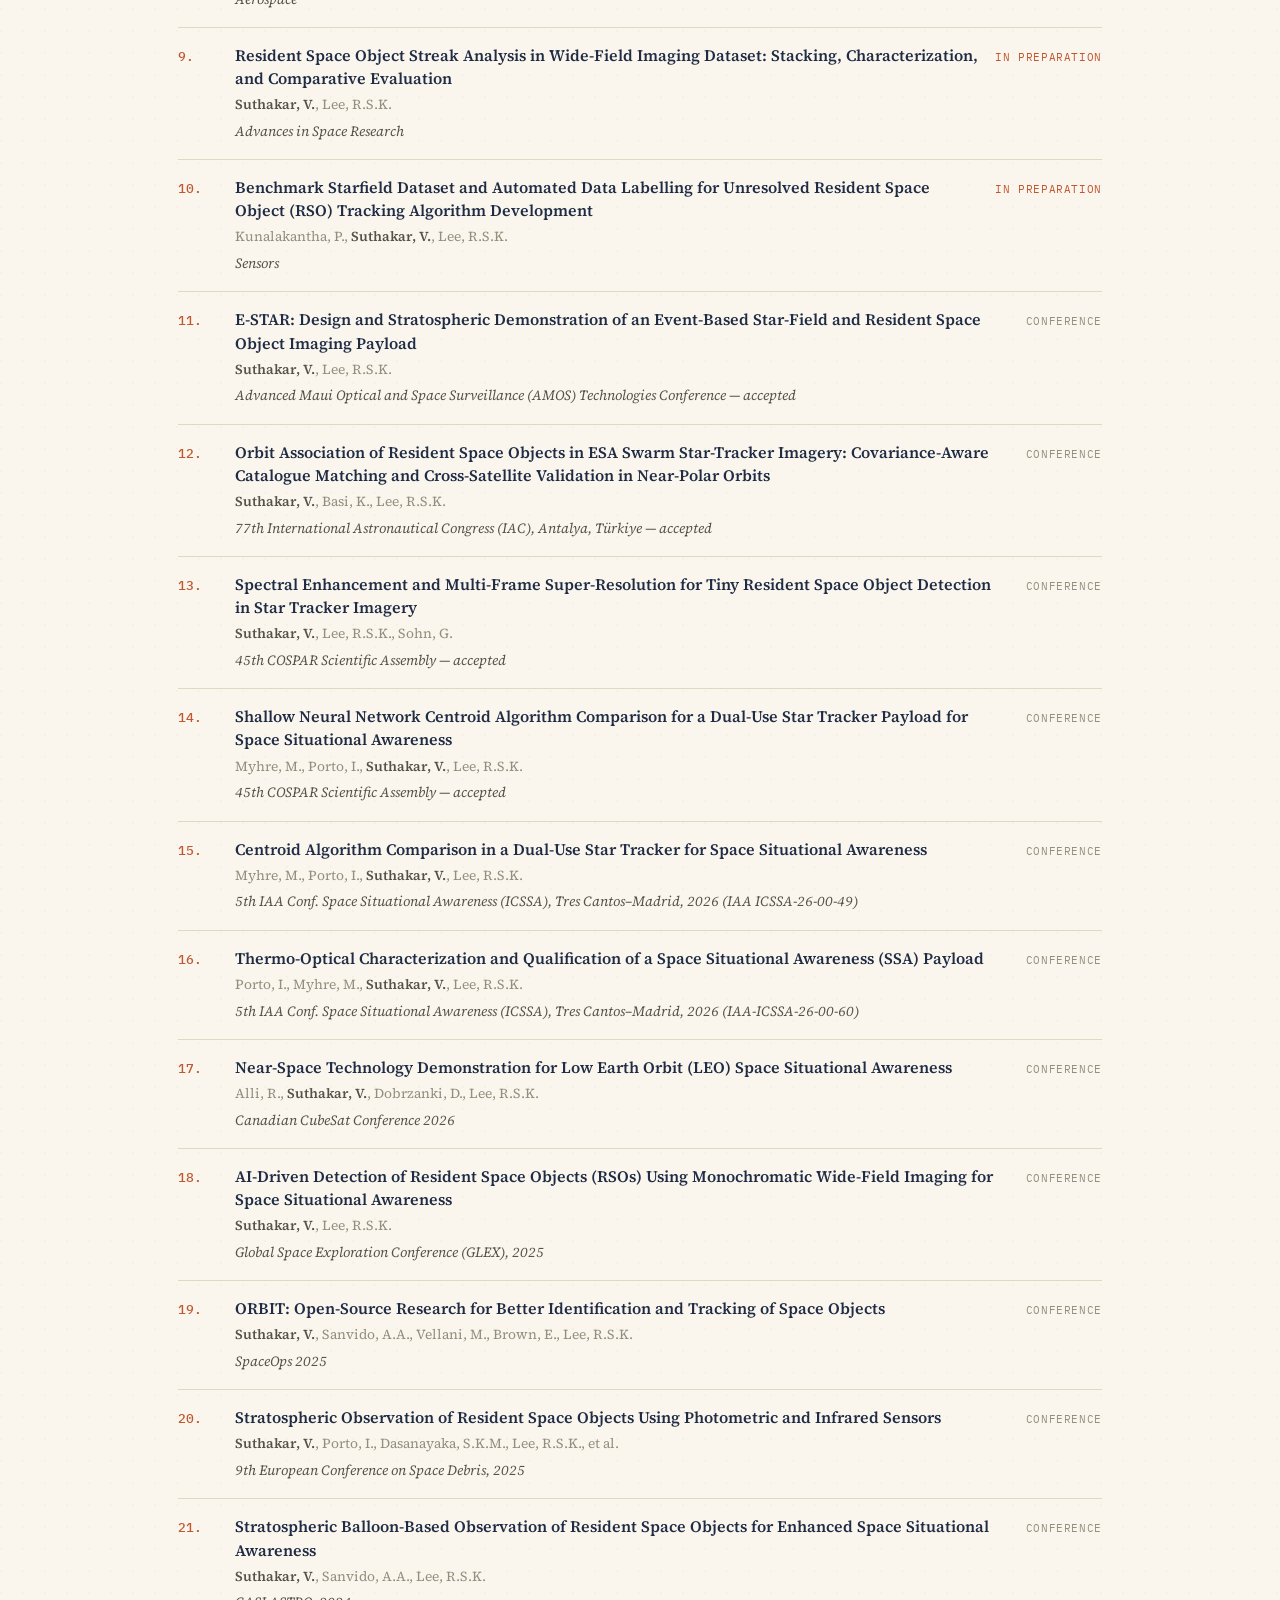
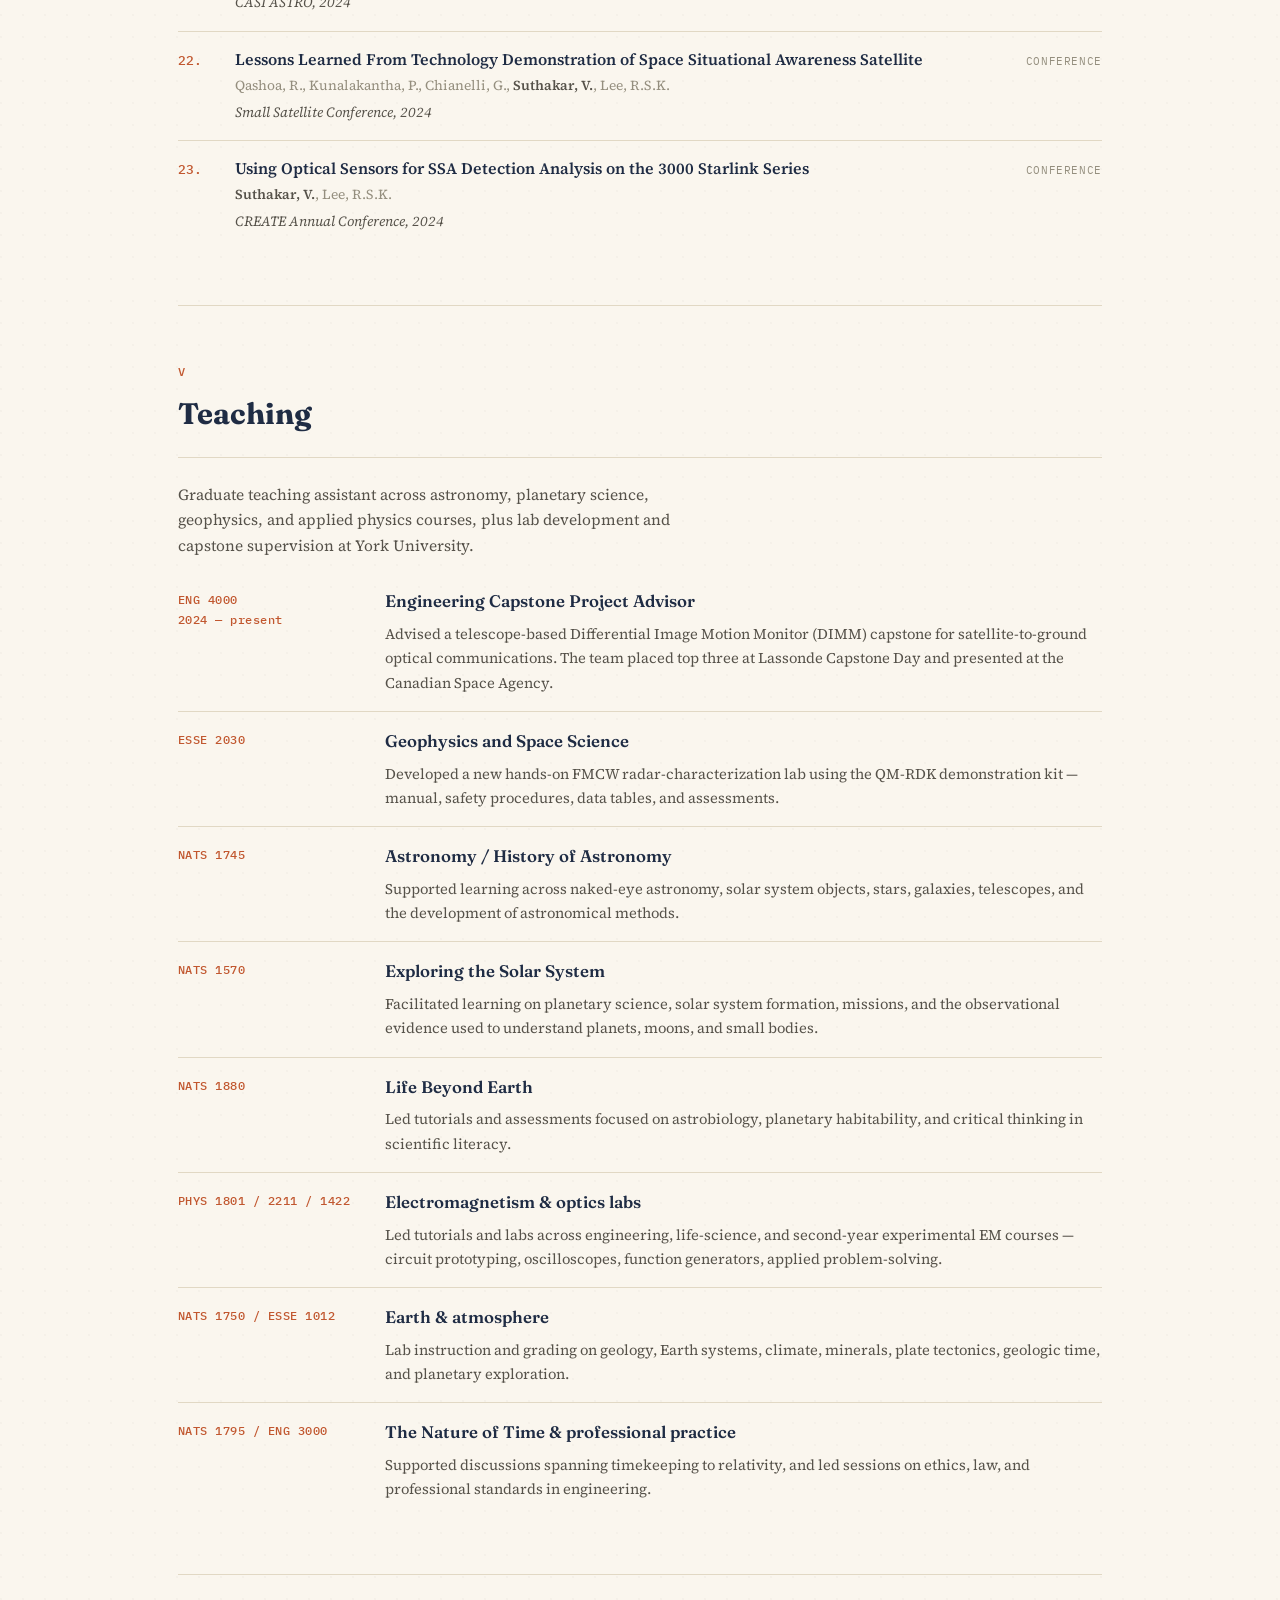
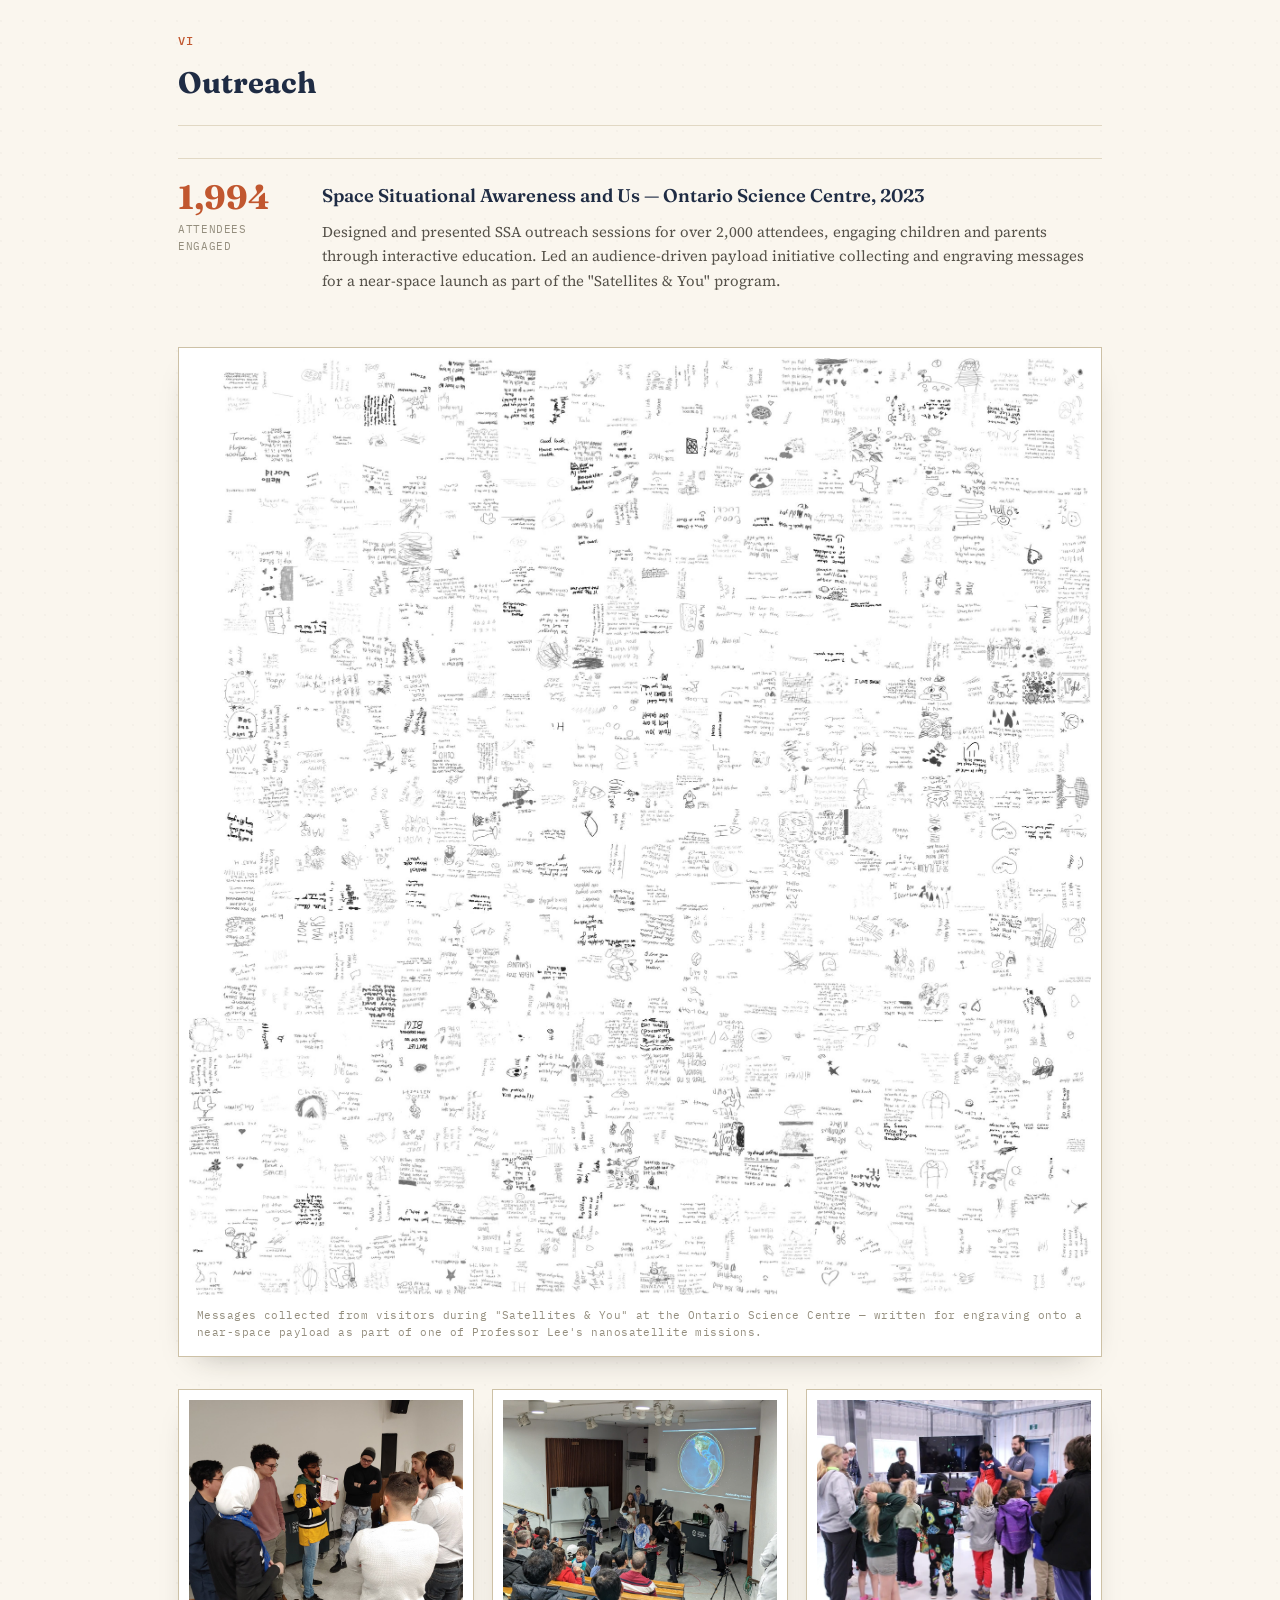
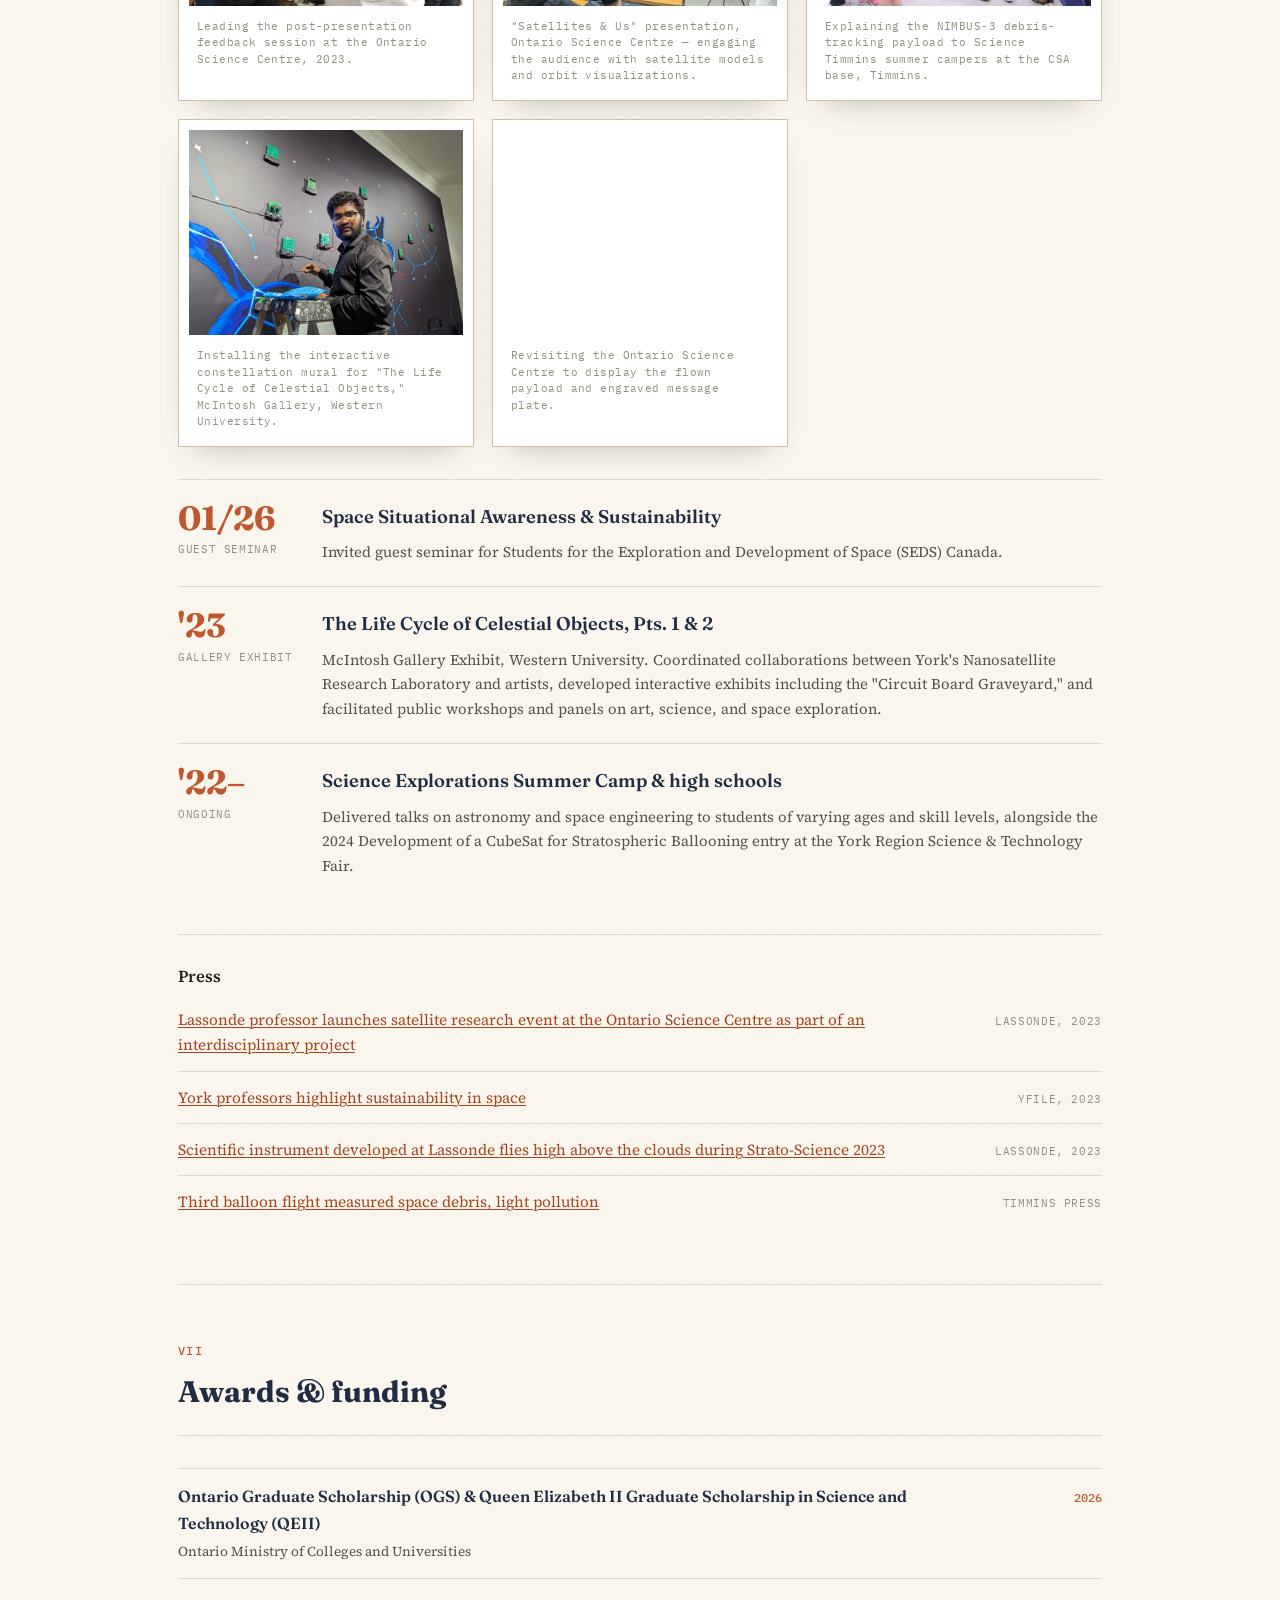
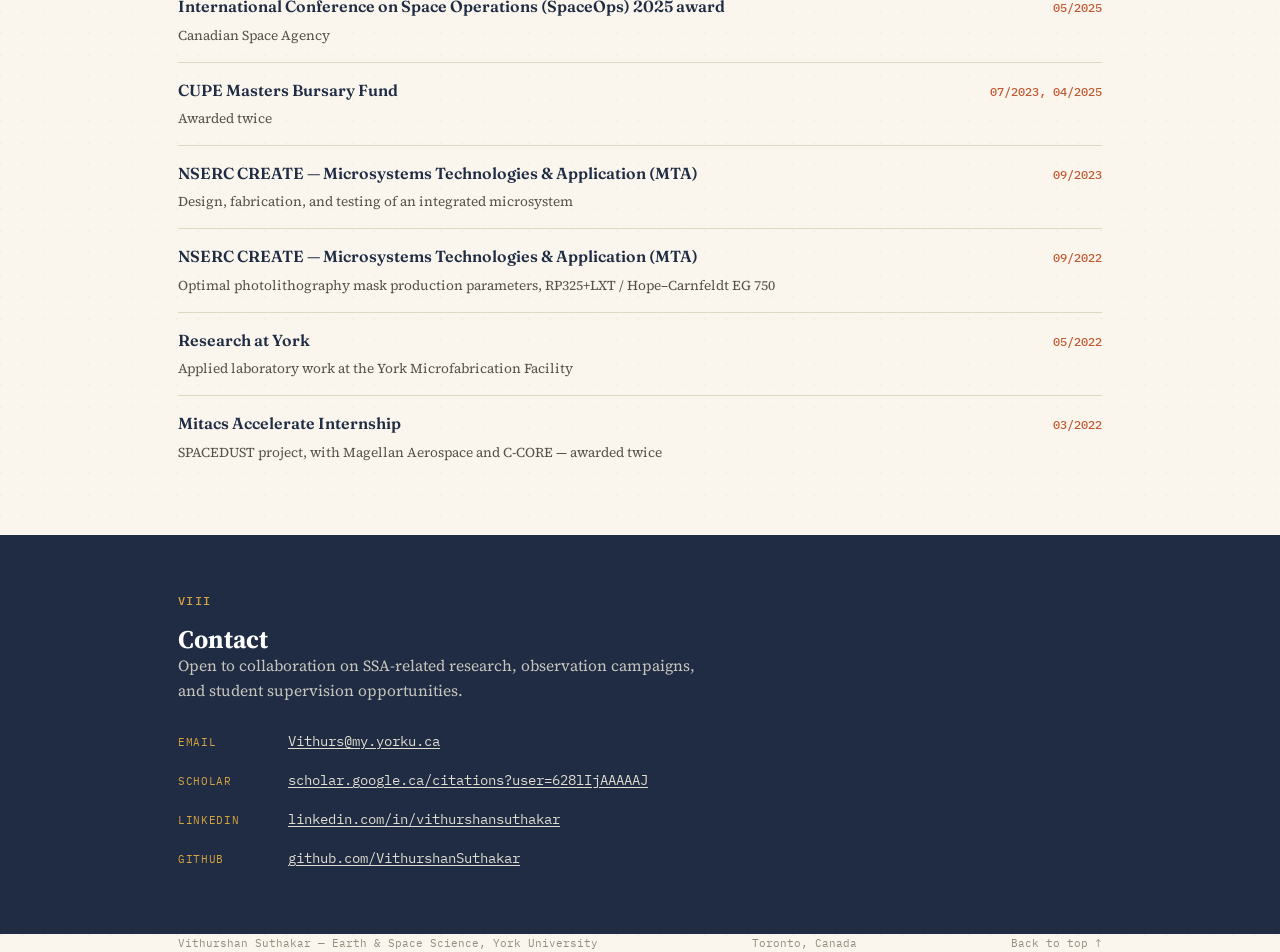
==== commit 09bc9d4a: "Update index.html" ====
--- a/index.html
+++ b/index.html
@@ -148,14 +148,14 @@
   }
   .hero-mark{
     font-family:var(--mono); font-size:12px; letter-spacing:.12em;
-    text-transform:uppercase; color:rgba(243,236,220,.65);
+    text-transform:uppercase; color:rgba(243,236,220,.95);
   }
   .hero-top nav{
     display:flex; gap:24px; flex-wrap:wrap;
     font-family:var(--mono); font-size:12px; letter-spacing:.05em;
   }
   .hero-top nav a{
-    color:rgba(243,236,220,.7); text-decoration:none;
+    color:rgba(243,236,220,.95); text-decoration:none;
     text-transform:uppercase;
   }
   .hero-top nav a:hover{ color:var(--gold); }
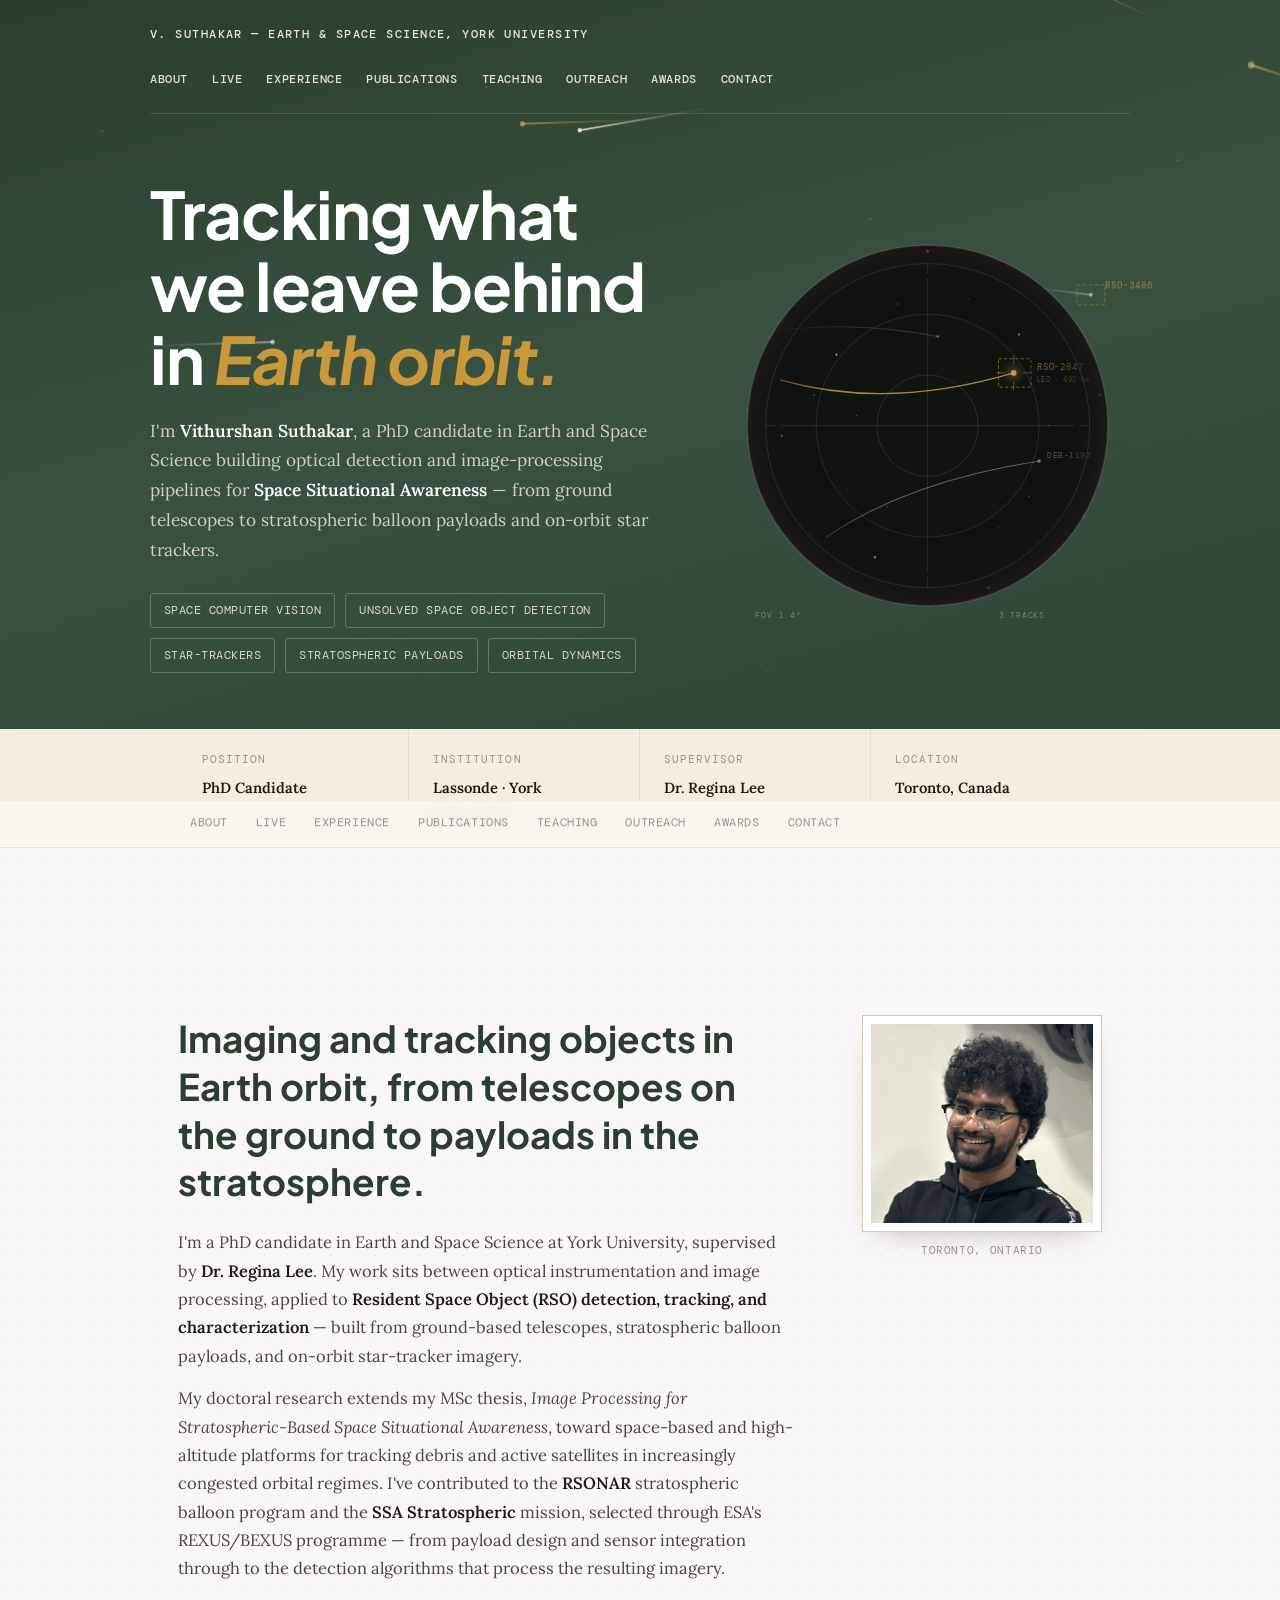
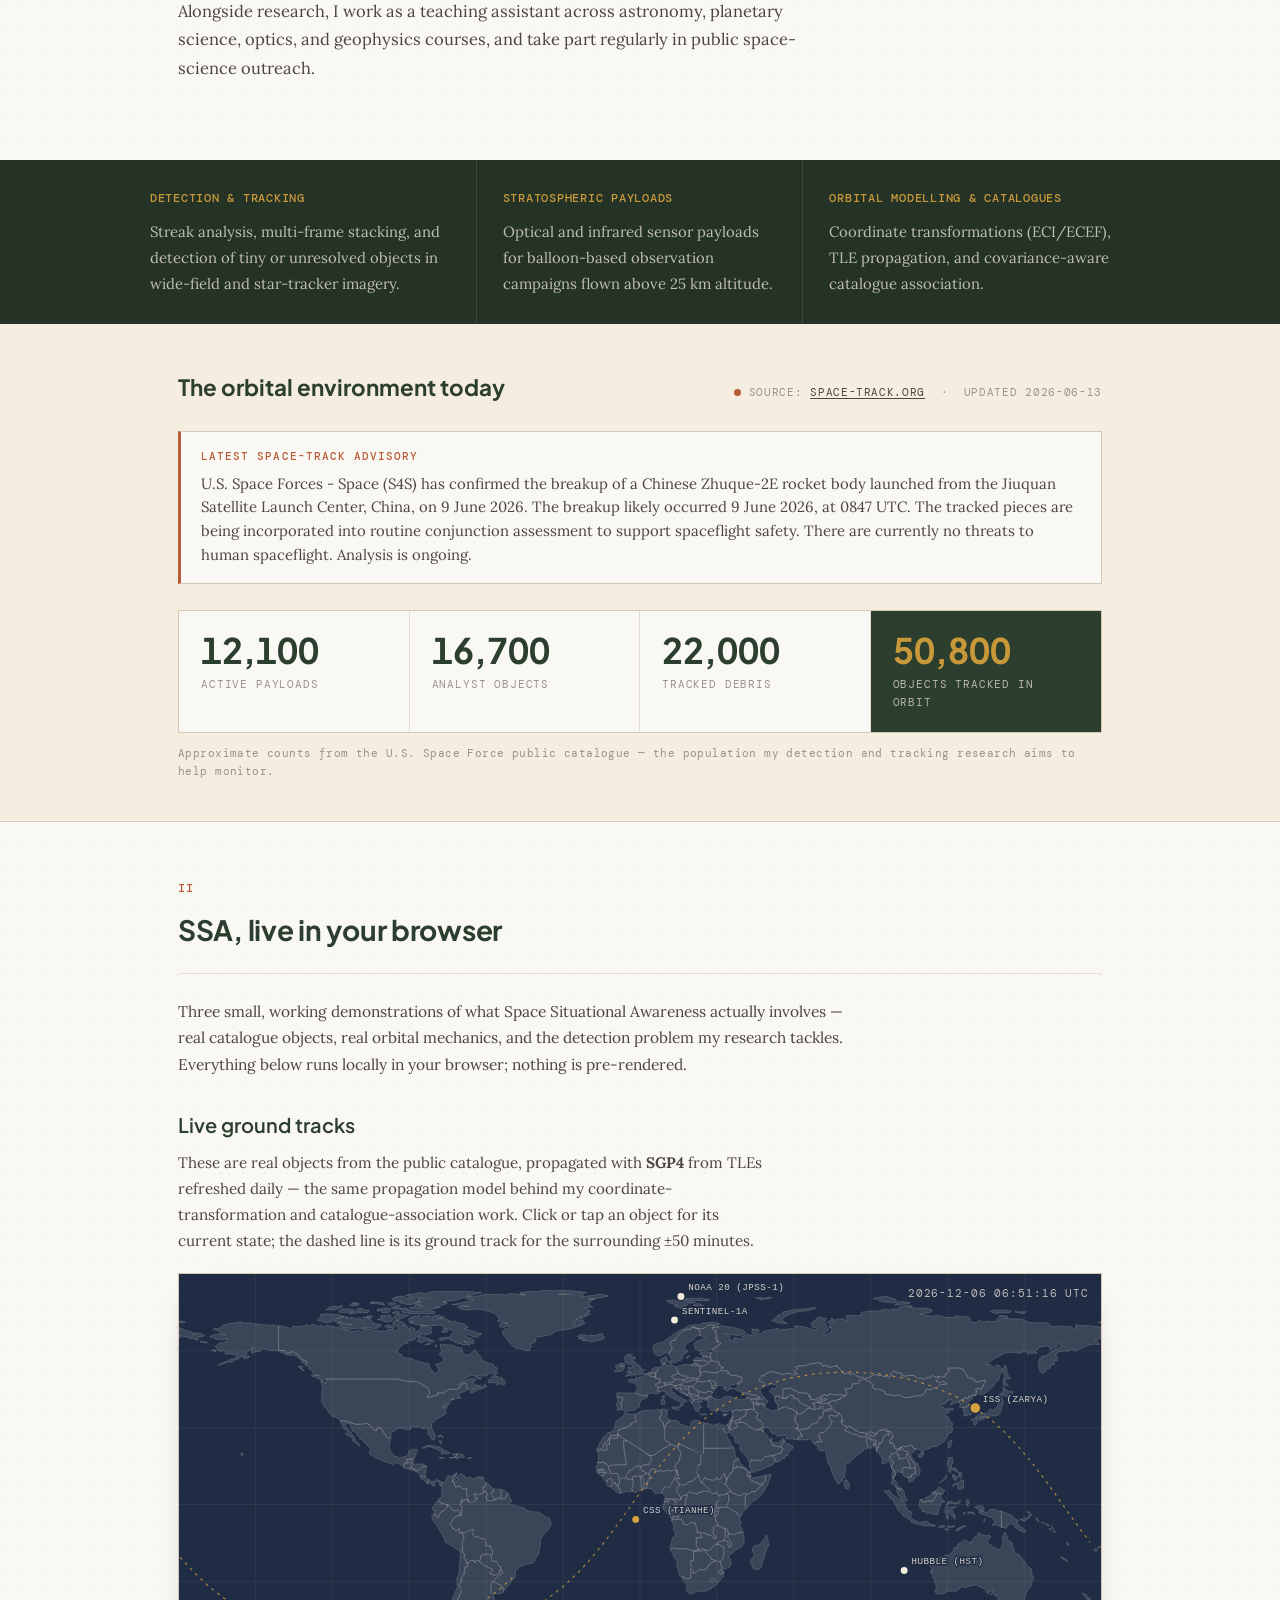
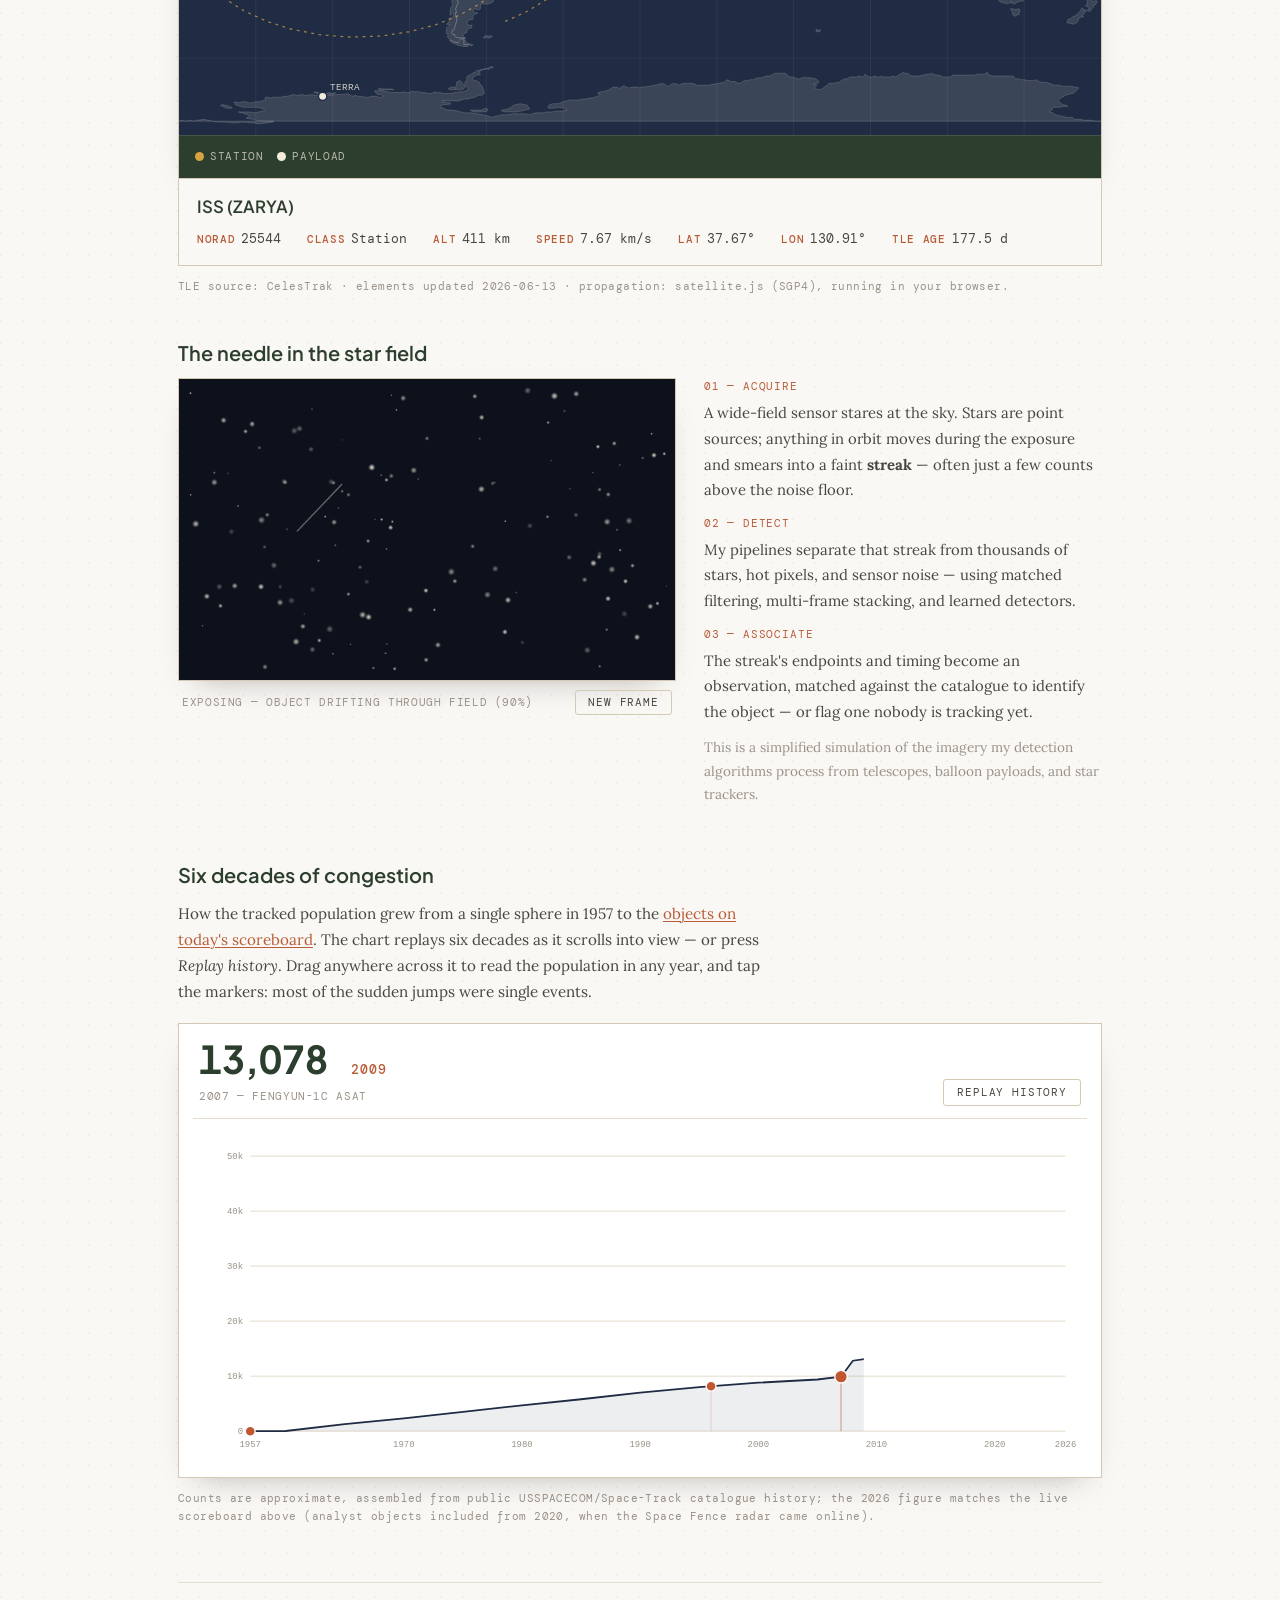
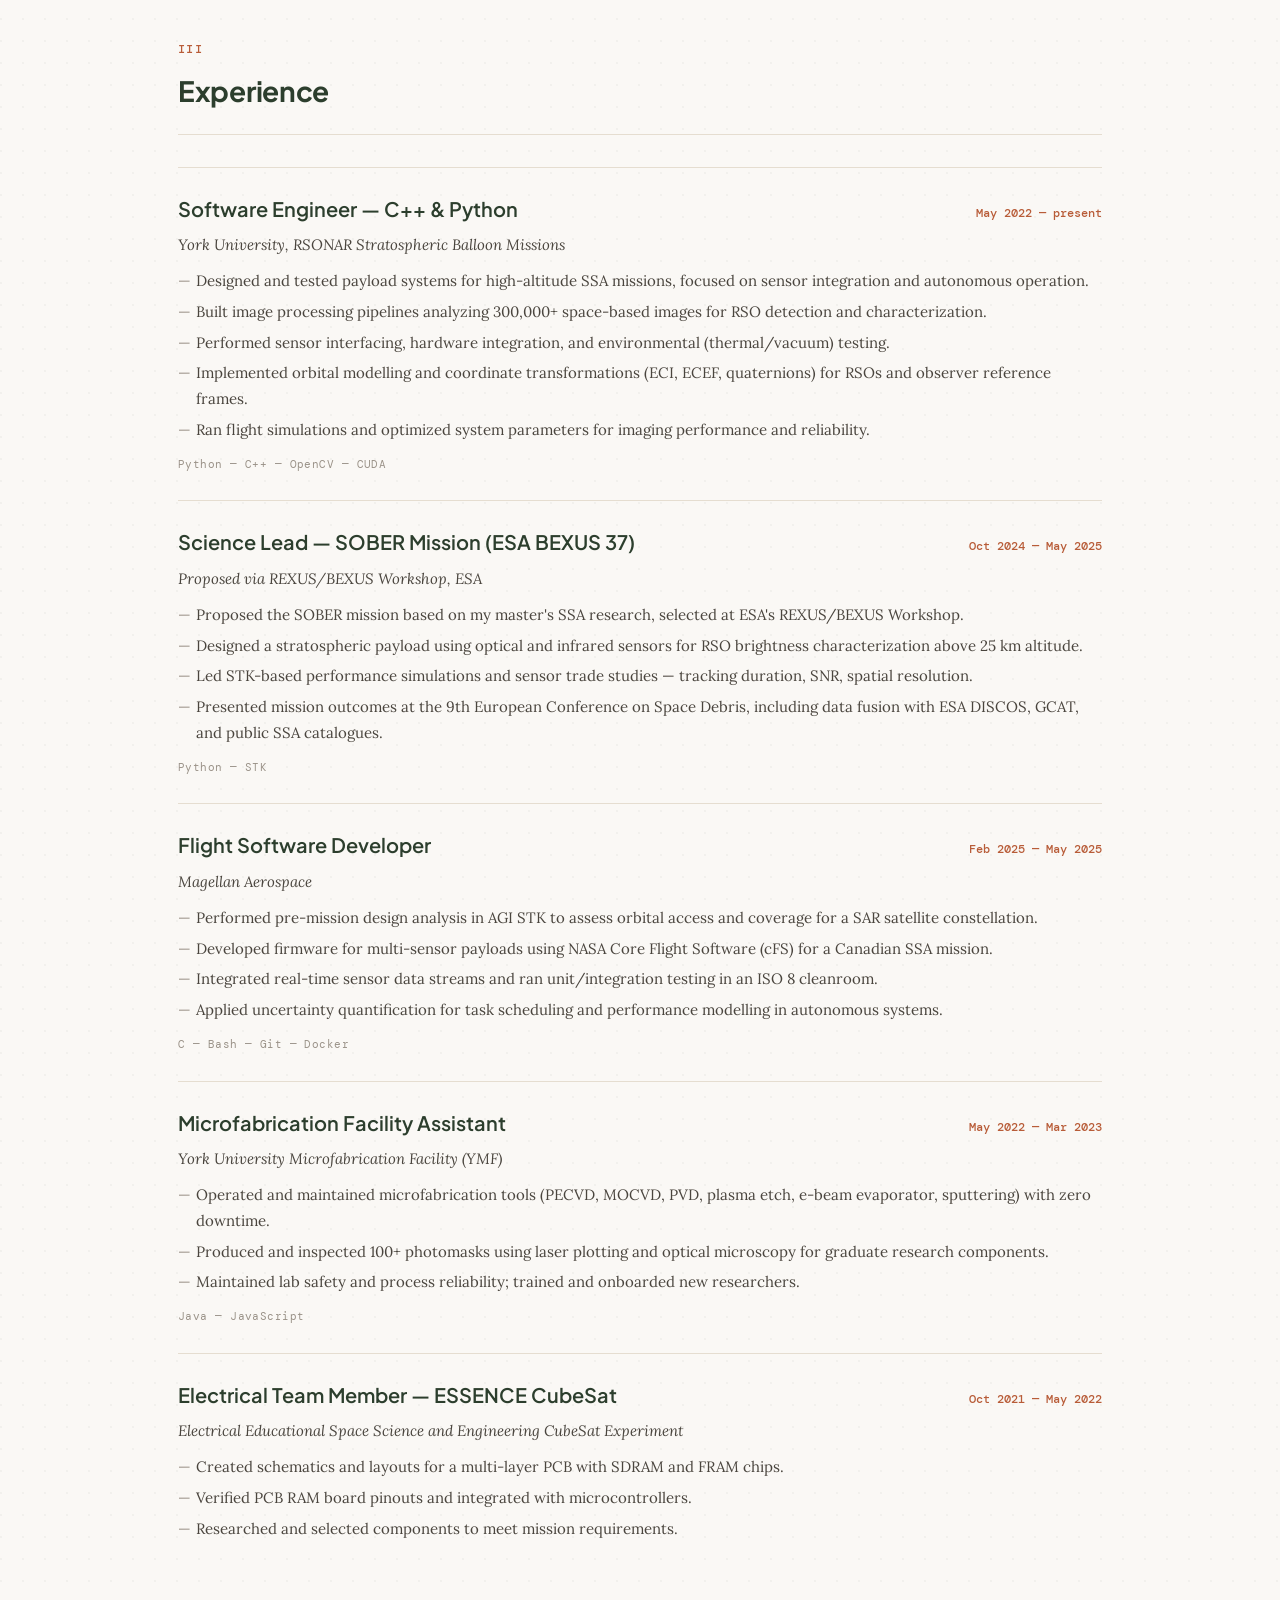
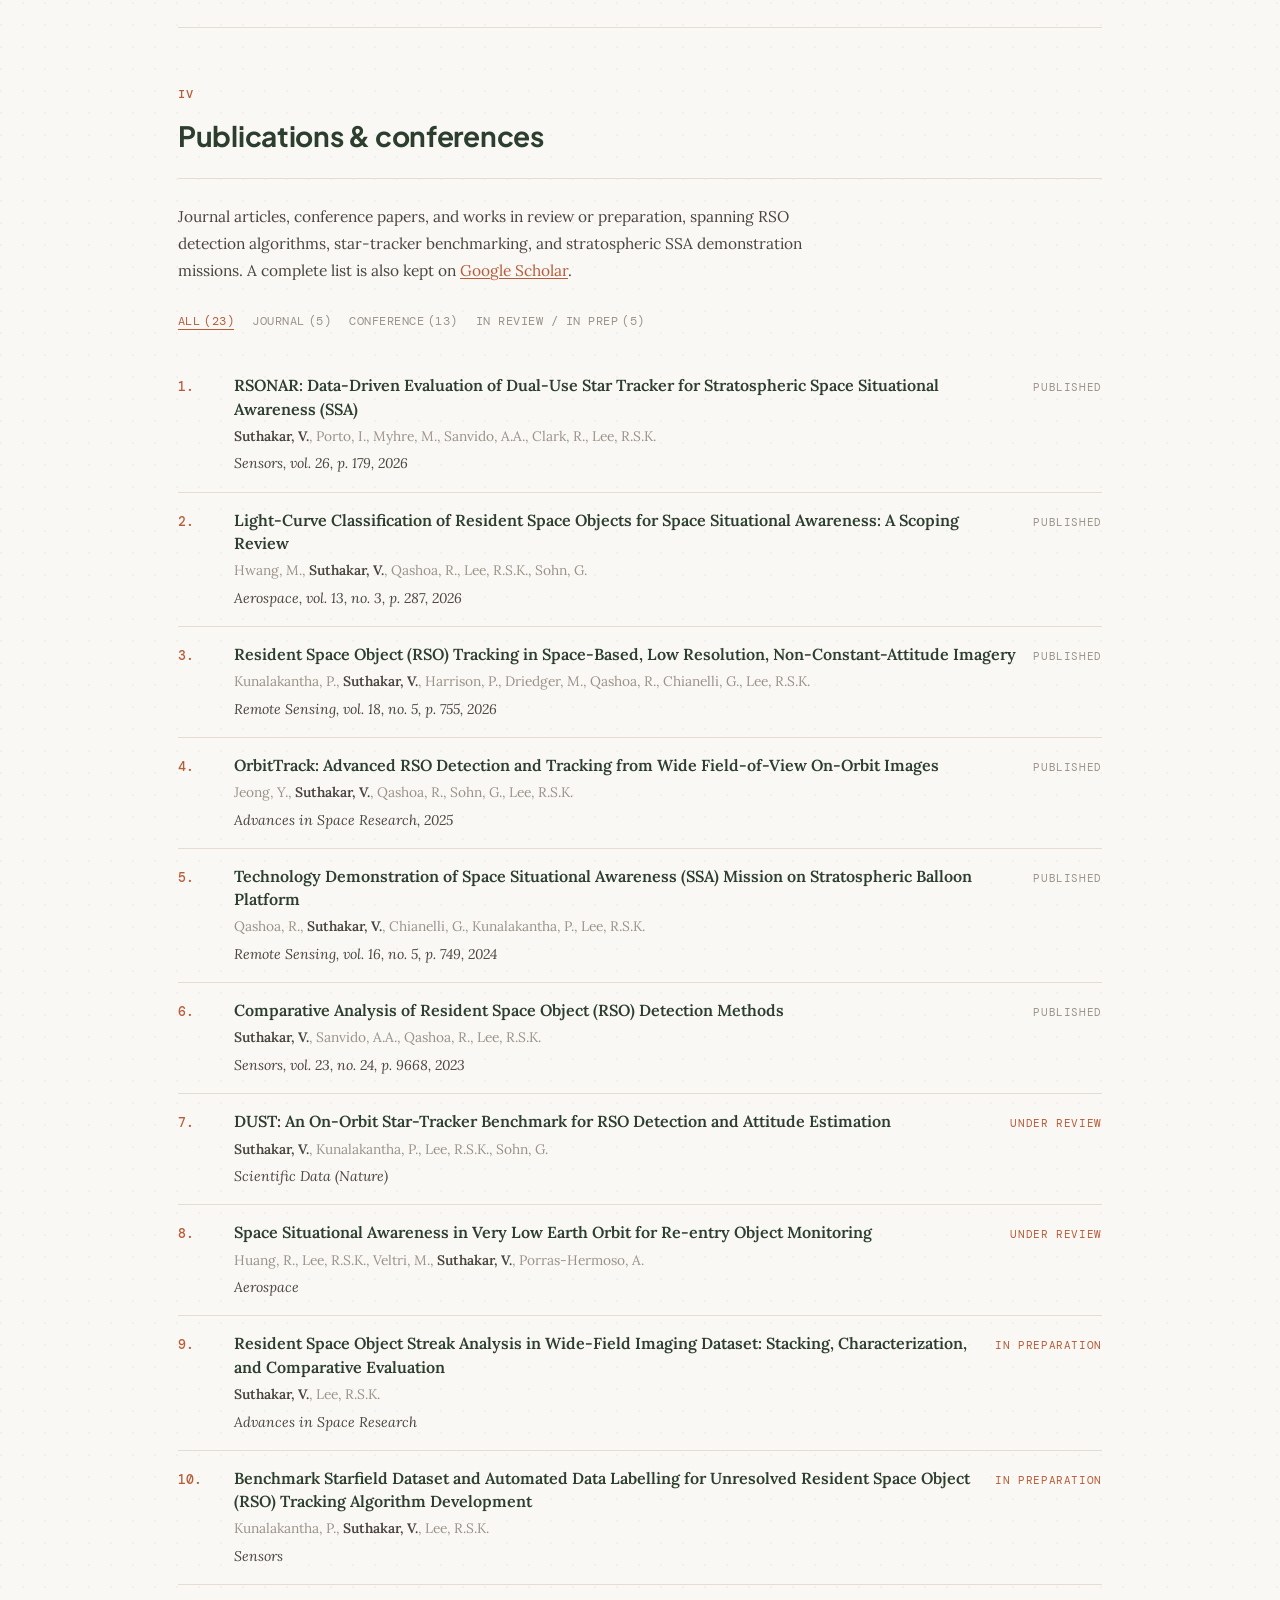
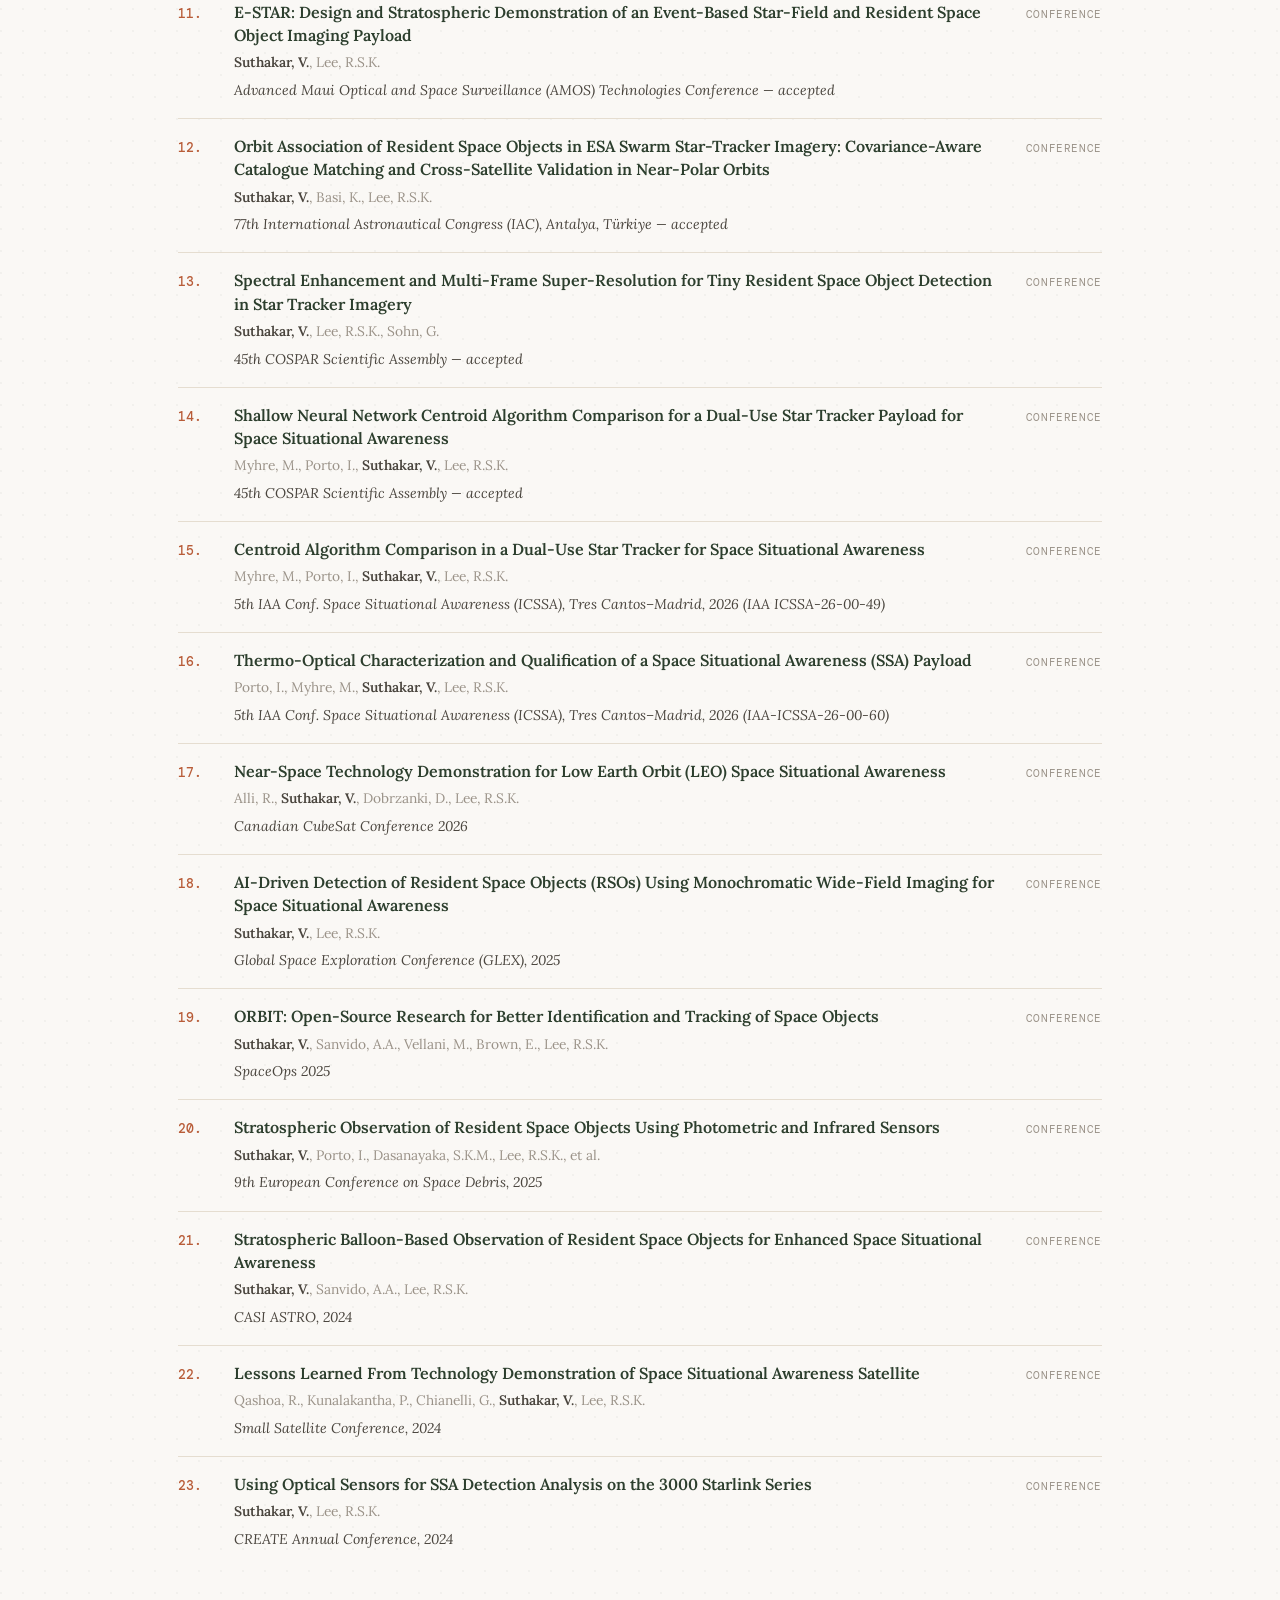
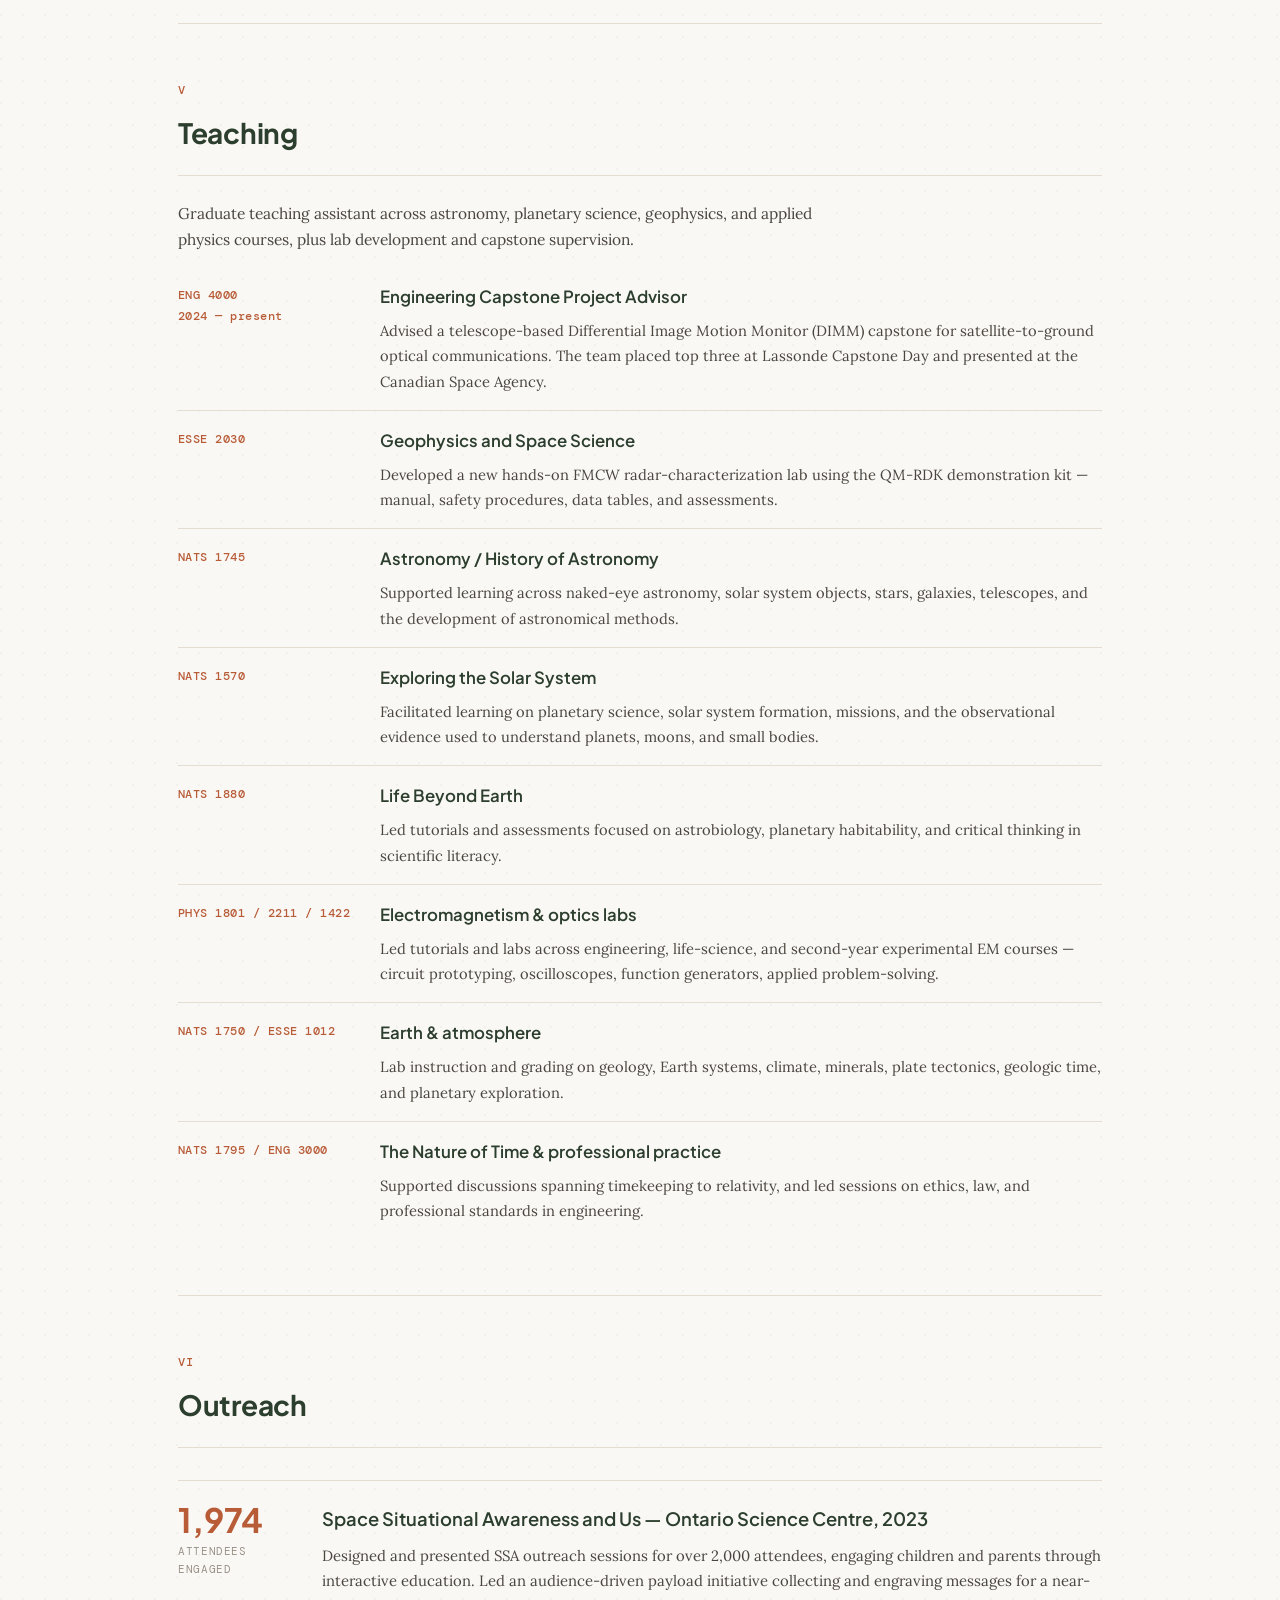
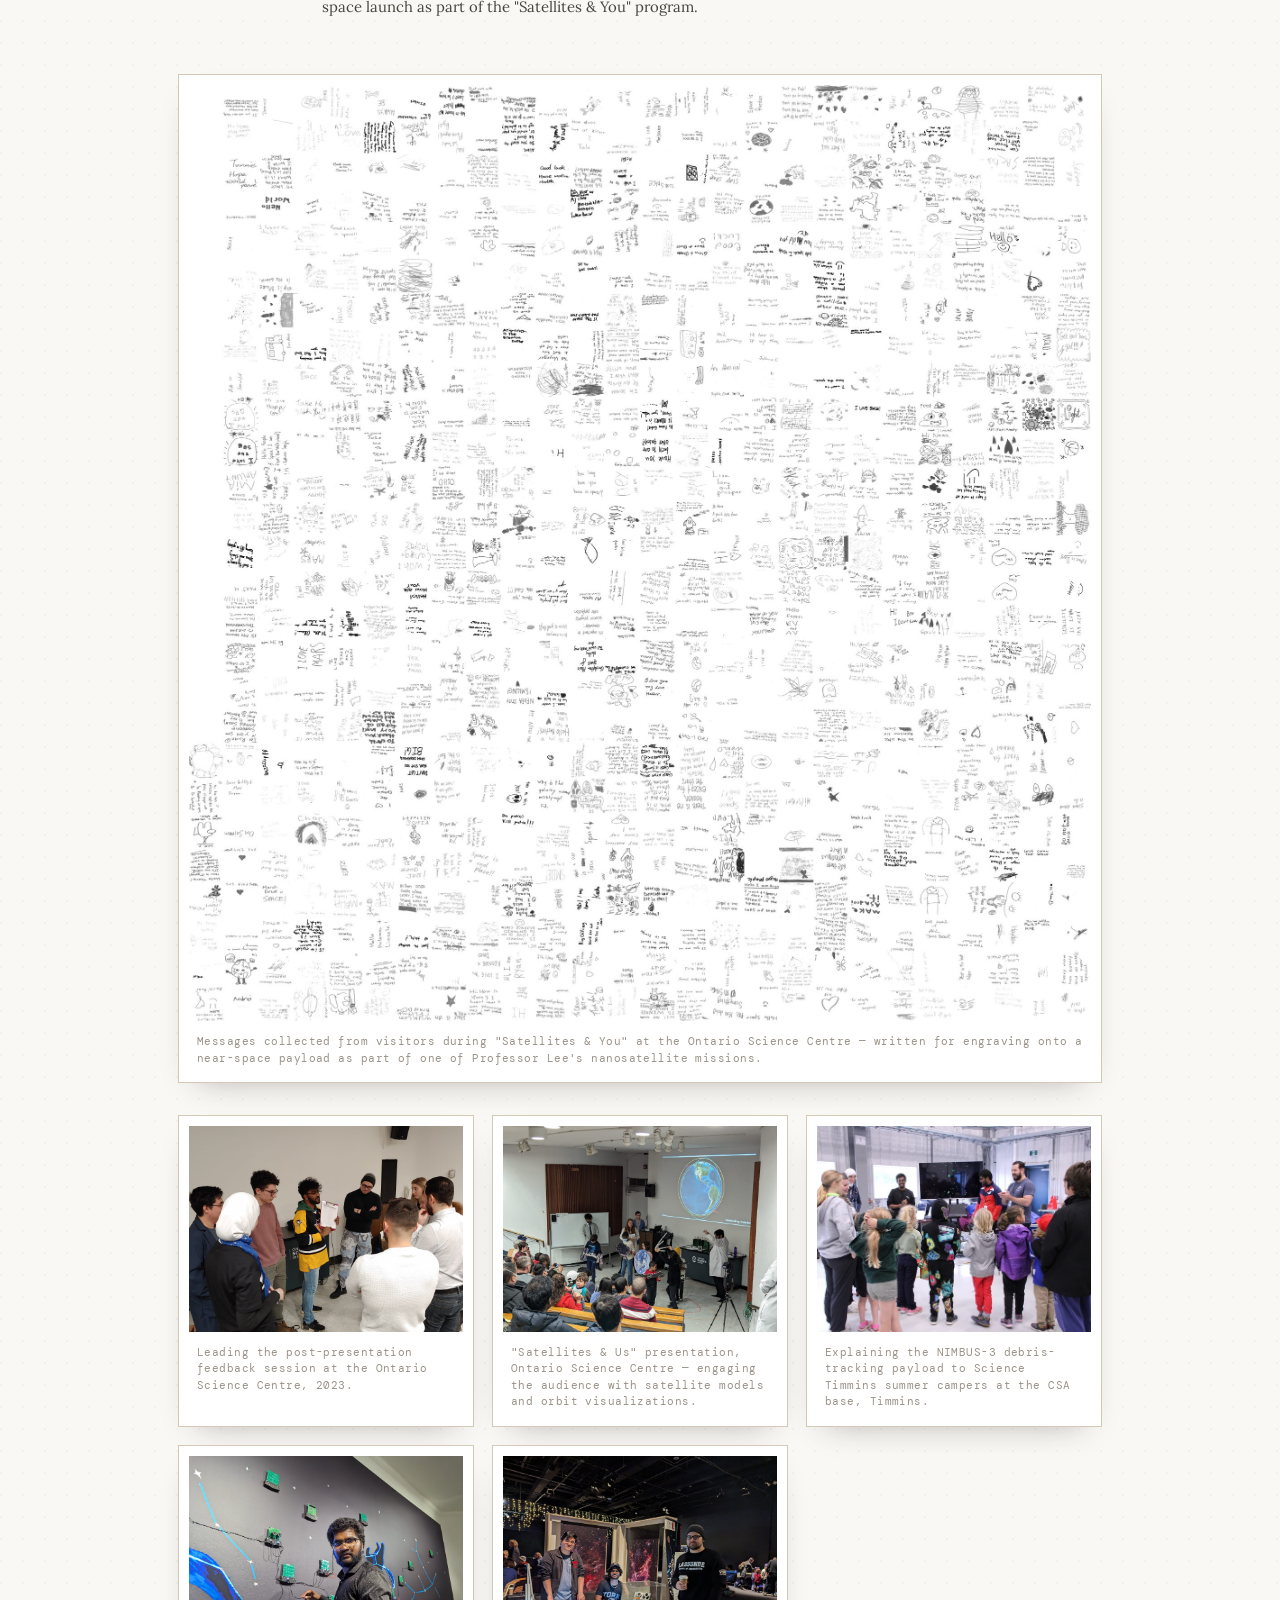
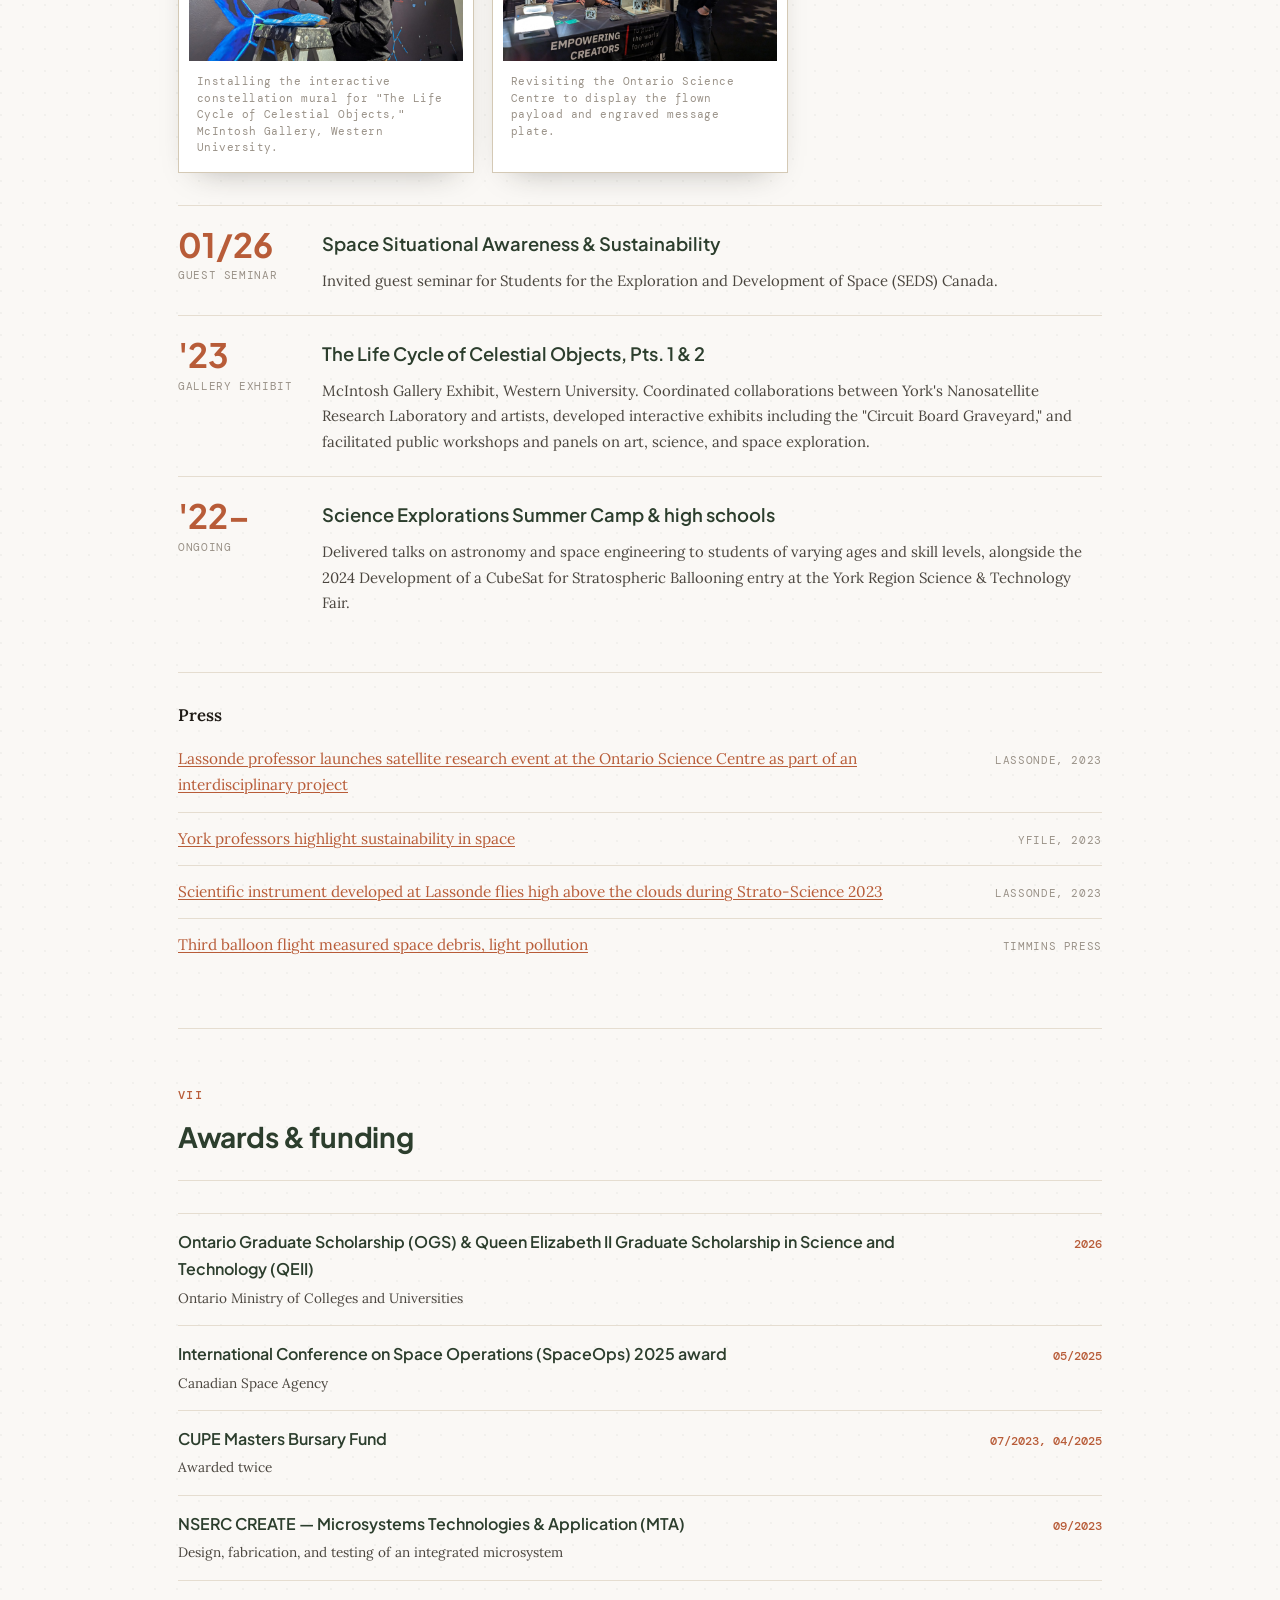
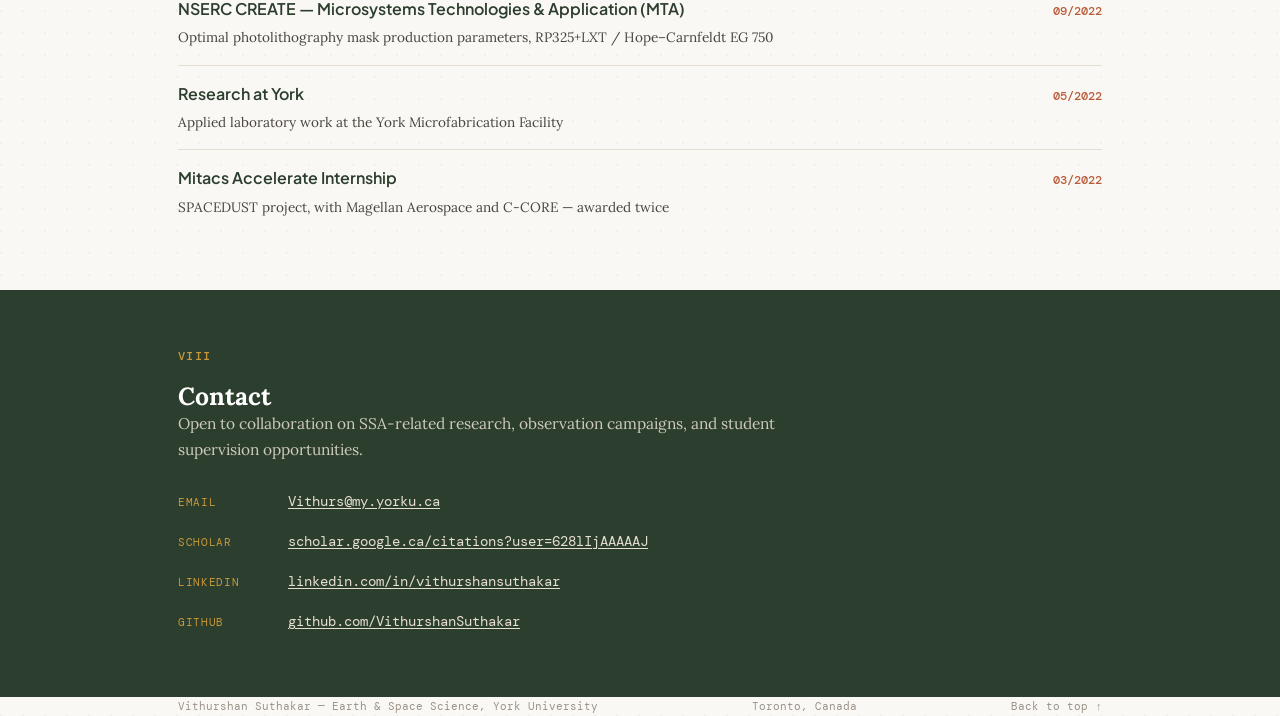
==== commit bd408035: "Update index.html" ====
--- a/index.html
+++ b/index.html
@@ -6,7 +6,7 @@
 <title>Vithurshan Suthakar</title>
 <meta name="description" content="Vithurshan Suthakar, PhD researcher in Earth and Space Science at York University. Optical detection and image processing for Space Situational Awareness.">
 <meta name="author" content="Vithurshan Suthakar">
-<meta name="theme-color" content="#1f2c44">
+<meta name="theme-color" content="#2c3e2d">
 <link rel="canonical" href="https://vithurshansuthakar.github.io/">
 
 <!-- Social previews -->
@@ -46,31 +46,31 @@
 
 <link rel="preconnect" href="https://fonts.googleapis.com">
 <link rel="preconnect" href="https://fonts.gstatic.com" crossorigin>
-<link href="https://fonts.googleapis.com/css2?family=Source+Serif+4:opsz,wght@8..60,400;8..60,500;8..60,600;8..60,700;8..60,800&family=Fraunces:opsz,wght@9..144,500;9..144,600;9..144,700;9..144,900&family=IBM+Plex+Mono:wght@400;500&display=swap" rel="stylesheet">
+<link href="https://fonts.googleapis.com/css2?family=Lora:ital,wght@0,400;0,500;0,600;0,700;1,400;1,500&family=Plus+Jakarta+Sans:wght@400;500;600;700;800&family=DM+Mono:wght@300;400;500&display=swap" rel="stylesheet">
 
 <style>
   :root{
-    --paper:     #faf6ee;
-    --paper-2:   #f1ead9;
-    --ink:       #211d17;
-    --ink-soft:  #56524a;
-    --ink-faint: #948e7e;
-    --rule:      #e1d8c4;
-    --rule-2:    #cdc1a6;
-
-    --navy:      #1f2c44;
-    --navy-2:    #2d3f5e;
-    --rust:      #c1572f;
-    --rust-2:    #a8431f;
-    --gold:      #d6a341;
-    --cream:     #f3ecdc;
-
-    --accent:    #a8431f;
-    --accent-2:  #1f2c44;
-
-    --serif: 'Source Serif 4', Georgia, serif;
-    --display: 'Fraunces', Georgia, serif;
-    --mono: 'IBM Plex Mono', 'Courier New', monospace;
+    --paper:     #faf8f5;
+    --paper-2:   #f2ede4;
+    --ink:       #1e1a15;
+    --ink-soft:  #4a453e;
+    --ink-faint: #9a9288;
+    --rule:      #e5ddd0;
+    --rule-2:    #d4c9b5;
+
+    --navy:      #2c3e2d;
+    --navy-2:    #3a5140;
+    --rust:      #b85c38;
+    --rust-2:    #954829;
+    --gold:      #c9983a;
+    --cream:     #f5ede0;
+
+    --accent:    #b85c38;
+    --accent-2:  #2c3e2d;
+
+    --serif:   'Lora', Georgia, serif;
+    --display: 'Plus Jakarta Sans', system-ui, sans-serif;
+    --mono:    'DM Mono', 'Courier New', monospace;
 
     --maxw: 980px;
   }
@@ -94,16 +94,16 @@
   body{
     background-color:var(--paper);
     background-image:
-      radial-gradient(circle at 1px 1px, rgba(33,29,23,0.025) 1px, transparent 0);
+      radial-gradient(circle at 1px 1px, rgba(44,62,45,0.04) 1px, transparent 0);
     background-size:22px 22px;
     color:var(--ink);
     font-family:var(--serif);
-    font-size:17px;
-    line-height:1.65;
+    font-size:16.5px;
+    line-height:1.72;
     -webkit-font-smoothing:antialiased;
   }
 
-  ::selection{ background:#d9cdb0; }
+  ::selection{ background:#c8d9c0; }
 
   a{ color:var(--accent); text-decoration-thickness:1px; text-underline-offset:2px; }
   a:hover{ color:var(--accent-2); }
@@ -116,7 +116,7 @@
 
   /* ---------- HERO ---------- */
   .hero{
-    background:linear-gradient(165deg, var(--navy) 0%, var(--navy-2) 55%, #243652 100%);
+    background:linear-gradient(165deg, #2c3e2d 0%, #3a5140 50%, #2f4535 100%);
     color:var(--cream);
     position:relative;
     overflow:hidden;
@@ -148,22 +148,23 @@
   }
   .hero-mark{
     font-family:var(--mono); font-size:12px; letter-spacing:.12em;
-    text-transform:uppercase; color:rgba(243,236,220,.95);
+    text-transform:uppercase; color:rgba(245,237,224,.95);
+    font-weight:500;
   }
   .hero-top nav{
     display:flex; gap:24px; flex-wrap:wrap;
     font-family:var(--mono); font-size:12px; letter-spacing:.05em;
   }
   .hero-top nav a{
-    color:rgba(243,236,220,.95); text-decoration:none;
-    text-transform:uppercase;
+    color:rgba(245,237,224,.92); text-decoration:none;
+    text-transform:uppercase; font-weight:500;
   }
   .hero-top nav a:hover{ color:var(--gold); }
 
   .menu-btn{
     display:none;
-    background:none; border:1px solid rgba(243,236,220,.35);
-    color:rgba(243,236,220,.85); border-radius:3px;
+    background:none; border:1px solid rgba(245,237,224,.35);
+    color:rgba(245,237,224,.85); border-radius:3px;
     font-family:var(--mono); font-size:11px; letter-spacing:.1em;
     text-transform:uppercase; padding:7px 14px; cursor:pointer;
   }
@@ -178,7 +179,7 @@
   .hero-main h1{
     font-family:var(--display); font-weight:700;
     font-size:clamp(2.4rem, 5.5vw, 4.1rem);
-    line-height:1.08; letter-spacing:-.01em;
+    line-height:1.1; letter-spacing:-.02em;
     color:#fff;
     margin-bottom:22px;
   }
@@ -186,7 +187,7 @@
     font-style:italic; color:var(--gold);
   }
   .hero-main .lede{
-    color:rgba(243,236,220,.82);
+    color:rgba(245,237,224,.82);
     font-size:1.08rem;
     max-width:48ch;
     margin-bottom:28px;
@@ -198,8 +199,8 @@
     font-family:var(--mono); font-size:12px; letter-spacing:.04em;
   }
   .hero-tags span{
-    border:1px solid rgba(243,236,220,.25);
-    color:rgba(243,236,220,.85);
+    border:1px solid rgba(245,237,224,.25);
+    color:rgba(245,237,224,.85);
     padding:6px 13px; border-radius:3px;
     text-transform:uppercase;
   }
@@ -316,17 +317,17 @@
   }
   section > h2.sec-title{
     font-family:var(--display); font-weight:700;
-    font-size:1.85rem; color:var(--navy);
+    font-size:1.75rem; color:var(--navy); letter-spacing:-.01em;
     border-bottom:1px solid var(--rule); padding-bottom:18px;
     margin-bottom:32px;
   }
   .sec-intro{ color:var(--ink-soft); max-width:68ch; margin:-8px 0 30px; font-size:.97rem; }
 
   /* ---------- RESEARCH FOCI ---------- */
-  .foci{ background:var(--navy); }
+  .foci{ background:#243326; }
   .foci .wrap > div{
     padding:28px 26px; border-right:1px solid rgba(255,255,255,.1);
-    color:rgba(243,236,220,.92);
+    color:rgba(245,237,224,.92);
   }
   .foci .wrap > div:first-child{ padding-left:0; }
   .foci .wrap > div:last-child{ border-right:none; padding-right:0; }
@@ -335,7 +336,7 @@
     font-family:var(--mono); text-transform:uppercase; letter-spacing:.06em;
     font-size:.78rem; color:var(--gold); font-weight:500;
   }
-  .foci p{ color:rgba(243,236,220,.75); font-size:.93rem; }
+  .foci p{ color:rgba(245,237,224,.75); font-size:.93rem; }
   @media (max-width:760px){
     .foci .wrap{ grid-template-columns:1fr !important; }
     .foci .wrap > div{ border-right:none; border-bottom:1px solid rgba(255,255,255,.1); padding-left:0; padding-right:0; }
@@ -518,7 +519,7 @@
   #contact .sec-title{
     color:#fff; border-bottom-color:rgba(255,255,255,.15);
   }
-  #contact .sec-intro{ color:rgba(243,236,220,.8); }
+  #contact .sec-intro{ color:rgba(245,237,224,.8); }
 
   .contact-list{
     font-family:var(--mono); font-size:14px;
@@ -529,7 +530,7 @@
     display:inline-block; width:110px; color:var(--gold);
     text-transform:uppercase; font-size:11px; letter-spacing:.06em;
   }
-  .contact-list a{ color:rgba(243,236,220,.92); }
+  .contact-list a{ color:rgba(245,237,224,.92); }
   .contact-list a:hover{ color:var(--gold); }
 
   footer{
@@ -596,7 +597,7 @@
     font-family:var(--mono); font-size:10.5px; color:var(--ink-faint);
     letter-spacing:.08em; text-transform:uppercase; margin-top:6px;
   }
-  .orbenv-grid > div:last-child .lab{ color:rgba(243,236,220,.7); }
+  .orbenv-grid > div:last-child .lab{ color:rgba(245,237,224,.7); }
   .orbenv-note{
     font-family:var(--mono); font-size:10.5px; color:var(--ink-faint);
     letter-spacing:.04em; margin-top:12px;
@@ -631,14 +632,14 @@
   .gt-panel svg{ width:100%; height:auto; display:block; }
   .gt-clock{
     position:absolute; top:10px; right:12px;
-    font-family:var(--mono); font-size:11px; color:rgba(243,236,220,.75);
+    font-family:var(--mono); font-size:11px; color:rgba(245,237,224,.75);
     letter-spacing:.08em;
   }
   .gt-dot{ cursor:pointer; }
   .gt-hit{ fill:transparent; cursor:pointer; }
   .gt-label{
     font-family:'IBM Plex Mono', monospace; font-size:10px;
-    fill:rgba(243,236,220,.85); letter-spacing:.5px; pointer-events:none;
+    fill:rgba(245,237,224,.85); letter-spacing:.5px; pointer-events:none;
     paint-order:stroke; stroke:#1f2c44; stroke-width:3px; stroke-linejoin:round;
   }
   .gt-bar{
@@ -649,7 +650,7 @@
   .gt-legend{
     display:flex; gap:14px; flex-wrap:wrap;
     font-family:var(--mono); font-size:10.5px; letter-spacing:.06em;
-    text-transform:uppercase; color:rgba(243,236,220,.7);
+    text-transform:uppercase; color:rgba(245,237,224,.7);
   }
   .gt-legend span{ display:inline-flex; align-items:center; gap:6px; }
   .gt-legend i{ width:9px; height:9px; border-radius:50%; display:inline-block; }
@@ -666,7 +667,7 @@
   }
   .gt-info b{ color:var(--rust); font-weight:500; text-transform:uppercase; font-size:10.5px; letter-spacing:.06em; margin-right:6px; }
   .gt-fallback{
-    padding:40px 24px; text-align:center; color:rgba(243,236,220,.7);
+    padding:40px 24px; text-align:center; color:rgba(245,237,224,.7);
     font-family:var(--mono); font-size:12.5px;
   }
 
@@ -850,7 +851,7 @@
   }
   .lightbox-close{
     position:absolute; top:18px; right:22px;
-    background:none; border:1px solid rgba(243,236,220,.4); border-radius:3px;
+    background:none; border:1px solid rgba(245,237,224,.4); border-radius:3px;
     color:var(--cream); font-family:var(--mono); font-size:11px;
     letter-spacing:.1em; text-transform:uppercase; padding:8px 14px; cursor:pointer;
   }
@@ -861,7 +862,7 @@
     position:fixed; right:22px; bottom:22px; z-index:60;
     width:42px; height:42px; border-radius:3px;
     background:var(--navy); color:var(--cream);
-    border:1px solid rgba(243,236,220,.25);
+    border:1px solid rgba(245,237,224,.25);
     font-size:17px; line-height:1; cursor:pointer;
     display:flex; align-items:center; justify-content:center;
     opacity:0; pointer-events:none; transform:translateY(8px);
@@ -889,6 +890,61 @@
     .figure, .gallery{ display:none; }
     a{ color:var(--ink); text-decoration:none; }
   }
+
+  /* ---------- RSO STREAK CANVAS ---------- */
+  #rso-canvas{
+    position:absolute; inset:0; width:100%; height:100%;
+    pointer-events:none; z-index:1;
+    opacity:1;
+  }
+  /* hero z-index bump so content sits above canvas */
+  .hero-top{ z-index:3; }
+  .hero-main{ z-index:3; }
+  .hero::before{ z-index:0; opacity:.4; } /* keep subtle star dots, canvas adds streaks */
+
+
+  /* ---------- CHART EVENT ANIMATIONS ---------- */
+  @keyframes shockwave {
+    0%   { r: 5.5px;  opacity: .9; stroke-width: 2; }
+    100% { r: 28px;   opacity: 0;  stroke-width: 0.5; }
+  }
+  @keyframes shockwave-lg {
+    0%   { r: 7px;   opacity: .9; stroke-width: 2.5; }
+    100% { r: 40px;  opacity: 0;  stroke-width: 0.5; }
+  }
+  @keyframes glow-pulse {
+    0%,100% { opacity: .55; }
+    50%      { opacity: .2; }
+  }
+  .tl-shockwave {
+    fill: none;
+    stroke: #c1572f;
+    stroke-width: 2;
+    opacity: 0;
+    pointer-events: none;
+  }
+  .tl-shockwave.fire {
+    animation: shockwave 0.7s ease-out forwards;
+  }
+  .tl-shockwave-lg.fire {
+    animation: shockwave-lg 0.9s ease-out forwards;
+    stroke: #d6a341;
+  }
+  .tl-glow {
+    pointer-events: none;
+    opacity: 0;
+    transition: opacity .4s ease;
+  }
+  .tl-glow.on { animation: glow-pulse 2.4s ease-in-out infinite; }
+  .tl-vline {
+    stroke-dasharray: 200;
+    stroke-dashoffset: 200;
+    transition: stroke-dashoffset .5s ease;
+    pointer-events: none;
+  }
+  .tl-vline.on { stroke-dashoffset: 0; }
+  .tl-particle { pointer-events: none; }
+
 </style>
 <script>(function(){const T={
   "updated": "2026-06-13",
@@ -954,6 +1010,7 @@
 <a class="skip-link" href="#about">Skip to content</a>
 
 <header class="hero" id="top">
+  <canvas id="rso-canvas" aria-hidden="true"></canvas>
   <div class="wrap hero-top">
     <div class="hero-mark">V. Suthakar — Earth &amp; Space Science, York University</div>
     <button class="menu-btn" id="menu-btn" aria-expanded="false" aria-controls="site-nav">Menu</button>
@@ -973,8 +1030,8 @@
     <div>
       <h1>Tracking what we leave behind in <em>Earth orbit.</em></h1>
       <p class="lede">
-        I'm <strong>Vithurshan Suthakar</strong>, a PhD candidate in Earth and Space Science at
-        York University. My research builds optical detection and image-processing pipelines for
+        I'm <strong>Vithurshan Suthakar</strong>, a PhD candidate in Earth and Space Science
+        building optical detection and image-processing pipelines for
         <strong>Space Situational Awareness</strong> — from ground telescopes to stratospheric
         balloon payloads and on-orbit star trackers.
       </p>
@@ -987,37 +1044,122 @@
       </div>
     </div>
     <div class="hero-art">
-      <svg viewBox="0 0 400 400" xmlns="http://www.w3.org/2000/svg" role="img" aria-label="Animated illustration of a satellite tracking along an elliptical orbit around Earth, with a detected object streak">
-        <circle cx="200" cy="200" r="46" fill="#2d3f5e" stroke="#d6a341" stroke-width="1.5" opacity="0.9"/>
-        <ellipse cx="200" cy="200" rx="160" ry="90" fill="none" stroke="rgba(243,236,220,.35)" stroke-width="1" stroke-dasharray="2 6" transform="rotate(-18 200 200)"/>
-        <ellipse cx="200" cy="200" rx="120" ry="155" fill="none" stroke="rgba(243,236,220,.2)" stroke-width="1" stroke-dasharray="2 6" transform="rotate(35 200 200)"/>
-        <!-- satellite tracking along the primary orbit -->
-        <g transform="rotate(-18 200 200)">
-          <g>
-            <circle r="4" fill="#d6a341"/>
-            <circle r="8" fill="none" stroke="#d6a341" stroke-width="1" opacity="0.45">
-              <animate attributeName="r" values="6;11;6" dur="2.6s" repeatCount="indefinite"/>
-              <animate attributeName="opacity" values=".5;.08;.5" dur="2.6s" repeatCount="indefinite"/>
-            </circle>
-            <animateMotion dur="26s" repeatCount="indefinite" rotate="auto"
-              path="M 40,200 a 160,90 0 1,0 320,0 a 160,90 0 1,0 -320,0"/>
-          </g>
+      <svg viewBox="0 0 400 400" xmlns="http://www.w3.org/2000/svg" role="img" aria-label="Telescope field-of-view showing catalogued RSO tracks and star field">
+        <defs>
+          <!-- Circular clip for telescope aperture -->
+          <clipPath id="scope-clip">
+            <circle cx="200" cy="200" r="178"/>
+          </clipPath>
+          <!-- Vignette gradient -->
+          <radialGradient id="vignette" cx="50%" cy="50%" r="50%">
+            <stop offset="55%" stop-color="transparent"/>
+            <stop offset="100%" stop-color="rgba(30,26,21,0.82)"/>
+          </radialGradient>
+          <!-- Faint glow for active RSO -->
+          <radialGradient id="rso-glow" cx="50%" cy="50%" r="50%">
+            <stop offset="0%" stop-color="#c9983a" stop-opacity="0.5"/>
+            <stop offset="100%" stop-color="#c9983a" stop-opacity="0"/>
+          </radialGradient>
+        </defs>
+
+        <!-- ── Aperture background ── -->
+        <circle cx="200" cy="200" r="178" fill="#0e1510"/>
+
+        <!-- ── Star field (clipped) ── -->
+        <g clip-path="url(#scope-clip)" opacity="0.9">
+          <!-- magnitude 1-2 stars -->
+          <circle cx="72"  cy="58"  r="1.8" fill="#f5f0e8"/>
+          <circle cx="318" cy="44"  r="1.6" fill="#ede8de"/>
+          <circle cx="355" cy="290" r="1.9" fill="#f5f0e8"/>
+          <circle cx="48"  cy="312" r="1.5" fill="#ede8de"/>
+          <circle cx="200" cy="28"  r="1.4" fill="#f5f0e8"/>
+          <!-- magnitude 3-4 -->
+          <circle cx="110" cy="130" r="1.1" fill="#ddd8cc"/>
+          <circle cx="290" cy="110" r="1.0" fill="#ddd8cc"/>
+          <circle cx="148" cy="330" r="1.2" fill="#ddd8cc"/>
+          <circle cx="330" cy="340" r="1.0" fill="#ddd8cc"/>
+          <circle cx="260" cy="360" r="1.1" fill="#ddd8cc"/>
+          <circle cx="56"  cy="210" r="0.9" fill="#ddd8cc"/>
+          <circle cx="370" cy="170" r="1.0" fill="#ddd8cc"/>
+          <!-- magnitude 5-6 (faint) -->
+          <circle cx="88"  cy="170" r="0.7" fill="#aaa598" opacity="0.8"/>
+          <circle cx="170" cy="80"  r="0.7" fill="#aaa598" opacity="0.7"/>
+          <circle cx="240" cy="75"  r="0.6" fill="#aaa598" opacity="0.8"/>
+          <circle cx="320" cy="200" r="0.7" fill="#aaa598" opacity="0.7"/>
+          <circle cx="160" cy="280" r="0.6" fill="#aaa598" opacity="0.6"/>
+          <circle cx="300" cy="270" r="0.7" fill="#aaa598" opacity="0.7"/>
+          <circle cx="90"  cy="360" r="0.6" fill="#aaa598" opacity="0.6"/>
+          <circle cx="350" cy="120" r="0.6" fill="#aaa598" opacity="0.7"/>
+          <circle cx="200" cy="350" r="0.7" fill="#aaa598" opacity="0.6"/>
+          <circle cx="130" cy="190" r="0.6" fill="#aaa598" opacity="0.5"/>
+          <circle cx="270" cy="300" r="0.6" fill="#aaa598" opacity="0.6"/>
+          <circle cx="380" cy="230" r="0.5" fill="#aaa598" opacity="0.5"/>
         </g>
-        <!-- detection streak -->
-        <g class="det">
-          <line x1="58" y1="118" x2="98" y2="138" stroke="#c1572f" stroke-width="2.5" stroke-linecap="round"/>
-          <circle cx="100" cy="139" r="3.5" fill="#c1572f"/>
-          <!-- bounding box around detection -->
-          <rect x="44" y="106" width="68" height="46" fill="none" stroke="#d6a341" stroke-width="1" stroke-dasharray="3 3" opacity="0.8"/>
-          <text x="100" y="100" font-family="IBM Plex Mono, monospace" font-size="9" fill="#d6a341" letter-spacing="1">RSO-0114</text>
+
+        <!-- ── RSO arc tracks (clipped) ── -->
+        <g clip-path="url(#scope-clip)">
+          <!-- Track 1: bright fast RSO — diagonal, prominent -->
+          <path d="M 55,155 Q 160,185 285,148" fill="none"
+                stroke="#c9983a" stroke-width="1.4" stroke-linecap="round" opacity="0.85"/>
+          <!-- head dot + glow -->
+          <circle cx="285" cy="148" r="12" fill="url(#rso-glow)" opacity="0.6"/>
+          <circle cx="285" cy="148" r="2.8" fill="#c9983a"/>
+          <!-- detection box -->
+          <rect x="270" y="134" width="32" height="28" fill="none"
+                stroke="#c9983a" stroke-width="0.8" stroke-dasharray="3 2.5" opacity="0.75"/>
+          <!-- label -->
+          <text x="308" y="145" font-family="DM Mono, monospace" font-size="8.5"
+                fill="#c9983a" letter-spacing="0.8" opacity="0.9">RSO-2847</text>
+          <text x="308" y="157" font-family="DM Mono, monospace" font-size="7"
+                fill="#c9983a" letter-spacing="0.4" opacity="0.6">LEO · 492 km</text>
+
+          <!-- Track 2: dimmer, different angle -->
+          <path d="M 100,310 Q 180,255 310,235" fill="none"
+                stroke="#a8c4d4" stroke-width="0.9" stroke-linecap="round" opacity="0.55"/>
+          <circle cx="310" cy="235" r="1.8" fill="#a8c4d4" opacity="0.7"/>
+          <text x="318" y="232" font-family="DM Mono, monospace" font-size="7.5"
+                fill="#a8c4d4" letter-spacing="0.5" opacity="0.6">DEB-1193</text>
+
+          <!-- Track 3: faint debris, nearly horizontal -->
+          <path d="M 38,108 Q 120,95 210,112" fill="none"
+                stroke="#9a9288" stroke-width="0.7" stroke-linecap="round" opacity="0.4"/>
+          <circle cx="210" cy="112" r="1.4" fill="#9a9288" opacity="0.5"/>
+
+          <!-- Crosshair on primary RSO -->
+          <line x1="276" y1="148" x2="268" y2="148" stroke="#c9983a" stroke-width="0.7" opacity="0.7"/>
+          <line x1="294" y1="148" x2="302" y2="148" stroke="#c9983a" stroke-width="0.7" opacity="0.7"/>
+          <line x1="285" y1="139" x2="285" y2="131" stroke="#c9983a" stroke-width="0.7" opacity="0.7"/>
+          <line x1="285" y1="157" x2="285" y2="165" stroke="#c9983a" stroke-width="0.7" opacity="0.7"/>
         </g>
-        <!-- distant objects -->
-        <circle cx="320" cy="280" r="3" fill="#f3ecdc" opacity="0.7"/>
-        <circle cx="280" cy="90" r="2.5" fill="#f3ecdc" opacity="0.6"/>
-        <circle cx="340" cy="160" r="2" fill="#f3ecdc" opacity="0.5"/>
-        <circle cx="120" cy="320" r="2.5" fill="#f3ecdc" opacity="0.6"/>
-        <!-- labels -->
-        <text x="200" y="206" font-family="IBM Plex Mono, monospace" font-size="9" fill="#f3ecdc" text-anchor="middle" letter-spacing="1" opacity="0.8">EARTH</text>
+
+        <!-- ── Vignette overlay ── -->
+        <circle cx="200" cy="200" r="178" fill="url(#vignette)"/>
+
+        <!-- ── Reticle / crosshair overlay ── -->
+        <g opacity="0.18" stroke="#f5ede0" stroke-width="0.6">
+          <!-- centre cross -->
+          <line x1="200" y1="55"  x2="200" y2="345"/>
+          <line x1="55"  y1="200" x2="345" y2="200"/>
+          <!-- concentric circles -->
+          <circle cx="200" cy="200" r="50"  fill="none"/>
+          <circle cx="200" cy="200" r="110" fill="none"/>
+          <circle cx="200" cy="200" r="160" fill="none"/>
+          <!-- tick marks on outer ring -->
+          <line x1="200" y1="40"  x2="200" y2="50"/>
+          <line x1="200" y1="350" x2="200" y2="360"/>
+          <line x1="40"  y1="200" x2="50"  y2="200"/>
+          <line x1="350" y1="200" x2="360" y2="200"/>
+        </g>
+
+        <!-- ── Aperture rim ── -->
+        <circle cx="200" cy="200" r="178" fill="none"
+                stroke="rgba(245,237,224,0.15)" stroke-width="1.5"/>
+
+        <!-- ── HUD corner labels ── -->
+        <text x="30" y="390" font-family="DM Mono, monospace" font-size="7.5"
+              fill="rgba(245,237,224,0.35)" letter-spacing="0.8">FOV 1.4°</text>
+        <text x="270" y="390" font-family="DM Mono, monospace" font-size="7.5"
+              fill="rgba(245,237,224,0.35)" letter-spacing="0.8">3 TRACKS</text>
       </svg>
     </div>
   </div>
@@ -1031,7 +1173,7 @@
     </dl>
     <dl>
       <dt>Institution</dt>
-      <dd>York University</dd>
+      <dd>Lassonde · York University</dd>
     </dl>
     <dl>
       <dt>Supervisor</dt>
@@ -1095,12 +1237,7 @@
         </div>
       </div>
 
-      <dl class="fact-line">
-        <div><dt>Institution</dt><dd>York University, Lassonde School of Engineering</dd></div>
-        <div><dt>Programme</dt><dd>PhD, Earth and Space Science (05/2024 – present)</dd></div>
-        <div><dt>Supervisor</dt><dd>Dr. Regina Lee</dd></div>
-        <div><dt>Research</dt><dd>Optical RSO detection · star-tracker imaging · SSA / SDA</dd></div>
-      </dl>
+
     </div>
   </section>
 
@@ -1184,8 +1321,8 @@
       <div class="gt-map-wrap">
         <svg id="gt-map" viewBox="0 0 1000 500" role="img" aria-label="World map showing live positions and ground tracks of catalogued satellites">
           <rect width="1000" height="500" fill="#1f2c44"/>
-          <g id="gt-grat" stroke="rgba(243,236,220,.07)" stroke-width="1"></g>
-          <path id="gt-land" d="M670 151L673 152L675 152L676 150L678 150L679 149L680 147L682 146L684 146L686 146L688 147L691 146L693 146L695 146L695 144L697 143L698 144L698 147L700 148L702 147L704 146L705 146L708 146L707 147L706 148L703 148L700 149L698 150L699 151L699 152L698 154L697 156L694 155L695 157L694 158L692 160L693 161L691 162L688 162L686 163L684 165L684 167L681 168L679 168L677 168L674 169L669 167L672 165L671 163L669 162L669 161L668 158L669 157L668 156L669 154L670 151ZM545 266L546 268L547 270L549 272L550 272L553 272L554 270L556 270L557 269L560 270L560 272L561 273L561 275L561 276L562 277L562 281L563 281L565 280L566 280L566 283L567 284L567 286L561 286L561 295L563 297L564 299L559 300L553 299L551 298L539 298L537 297L536 297L534 298L533 298L532 296L533 294L534 291L534 290L535 288L535 286L537 285L538 283L538 281L538 280L537 279L536 277L536 275L537 274L536 271L535 269L534 267L535 267L537 266L545 266ZM535 266L533 264L534 263L536 263L535 265L535 266ZM557 134L557 136L558 137L557 138L556 140L554 138L554 137L554 135L554 134L555 131L556 132L557 134ZM643 183L646 183L648 183L650 183L652 181L654 179L656 178L657 181L655 181L655 183L654 184L653 186L653 188L644 186L643 183ZM318 403L315 403L314 402L312 402L309 402L309 396L310 397L312 400L315 401L319 402L318 403ZM320 311L321 313L322 311L325 311L331 316L333 317L337 319L340 320L340 321L337 325L340 326L343 327L345 326L348 324L348 321L350 321L351 323L351 325L349 326L347 327L344 330L340 334L339 336L338 339L339 342L338 344L338 346L341 348L341 350L342 351L342 353L340 356L335 358L330 358L327 358L327 360L327 362L327 363L326 364L323 364L320 363L319 364L320 367L321 368L323 367L324 368L321 369L319 371L319 374L318 375L315 375L313 377L312 379L315 381L318 381L317 384L313 385L312 389L309 390L308 391L309 394L311 395L307 395L300 394L299 393L299 391L297 391L296 390L296 387L298 386L299 384L299 383L300 380L301 377L301 375L302 374L301 373L301 372L300 371L300 367L301 367L300 363L301 361L302 358L303 357L302 354L302 352L305 350L304 348L306 345L306 342L304 337L306 334L306 332L307 329L308 326L310 325L309 324L310 318L313 317L314 314L316 311L320 311ZM621 136L625 135L627 137L627 138L628 140L629 140L629 142L627 141L626 140L624 140L623 139L621 138L622 137ZM335 472L334 474L333 475L327 475L321 475L317 474L316 473L322 473L328 473L330 472L332 471L335 472ZM58 471L52 471L49 470L47 469L45 468L47 467L52 468L55 469L57 470L58 471ZM375 467L378 468L379 470L380 471L380 472L375 473L371 474L366 475L360 475L353 475L350 474L350 473L356 472L358 471L360 470L361 469L363 468L365 467L366 467L370 466L375 467ZM163 454L167 455L170 454L169 455L166 456L162 456L159 455L163 454ZM151 454L155 455L154 455L150 455L146 454L148 453L151 454ZM225 450L228 450L231 450L233 451L231 451L227 451L224 451L220 451L217 451L216 450L217 449L221 450L225 450ZM310 447L310 448L309 450L306 451L303 451L299 451L300 450L297 451L294 451L292 450L295 448L297 448L300 448L301 446L301 443L302 442L305 441L306 442L307 443L308 445L309 446L310 447ZM337 428L336 429L334 428L332 429L330 429L328 430L326 431L326 433L327 434L326 435L323 435L321 436L320 437L318 438L319 440L320 441L322 441L324 442L326 443L327 446L328 446L329 447L330 450L330 451L331 453L331 455L330 456L328 457L324 457L323 458L321 459L317 460L313 461L310 461L306 462L304 463L299 463L295 463L290 463L285 463L286 464L291 465L294 465L295 466L292 467L288 467L284 468L283 470L287 471L291 473L297 473L302 474L306 475L311 476L317 476L324 477L329 478L334 479L337 480L338 481L342 480L346 479L351 478L357 478L362 477L369 477L375 477L381 478L383 477L387 476L394 476L399 475L404 475L410 474L416 474L421 473L419 472L418 471L412 470L406 471L401 471L400 470L401 468L402 467L406 466L411 466L414 465L417 464L420 463L424 462L427 462L429 462L434 462L438 461L441 461L444 460L447 460L451 459L454 458L456 457L457 456L454 455L455 454L457 453L460 453L463 452L466 451L468 450L469 449L471 448L475 448L476 449L479 449L481 447L484 447L485 448L488 449L492 448L495 448L498 448L499 449L502 448L505 448L508 447L511 447L514 446L517 446L520 445L522 444L524 445L526 444L528 446L530 447L533 446L534 445L537 444L541 445L542 446L544 445L547 444L551 444L553 444L557 444L560 445L561 446L563 446L566 446L569 446L572 446L575 446L578 445L581 445L583 444L586 444L589 443L591 443L593 441L594 440L597 441L598 442L600 442L603 442L605 443L607 444L610 443L611 442L614 441L617 441L619 440L623 440L625 439L627 438L629 438L632 438L634 437L636 436L639 436L641 436L644 434L646 433L649 433L651 433L654 433L657 433L659 434L659 435L661 436L663 437L666 437L668 438L671 439L673 439L676 438L678 437L681 438L683 438L686 438L689 439L691 439L694 442L693 444L691 444L688 445L692 446L690 448L689 450L691 450L694 451L697 450L699 449L700 448L701 447L703 446L704 445L705 444L707 444L710 444L713 443L716 443L717 442L718 441L720 440L722 439L725 439L726 438L728 437L730 437L733 437L735 437L738 436L741 437L743 436L744 434L745 435L747 436L749 437L752 437L754 436L757 437L760 437L762 436L764 437L766 437L769 437L772 437L774 436L777 437L779 436L780 435L782 434L786 432L787 433L790 433L791 434L795 436L798 436L800 436L803 436L806 435L808 435L810 434L814 434L816 433L818 434L819 434L821 435L824 435L826 436L829 437L833 437L836 437L838 436L840 435L842 435L845 435L848 435L850 435L853 435L855 435L858 435L860 435L863 435L866 434L869 434L872 434L874 434L875 433L877 432L877 433L878 435L879 435L882 436L885 436L889 436L891 436L895 436L897 436L901 436L904 436L906 437L907 439L910 439L913 440L917 440L921 441L924 441L927 441L929 440L931 441L933 442L936 443L939 443L942 443L944 444L947 445L949 446L952 446L955 446L958 447L961 447L965 447L968 447L971 448L974 448L976 449L974 451L973 452L972 453L970 455L967 455L965 456L961 457L960 458L958 459L956 460L955 461L954 462L954 463L956 465L958 467L963 468L964 469L959 469L955 470L949 470L947 471L947 473L945 474L944 475L948 476L949 477L951 478L955 479L959 480L963 481L969 481L971 483L979 483L981 484L989 484L995 485L1000 485L0 485L3 484L8 485L11 484L16 485L19 484L28 483L31 484L32 484L36 485L44 486L50 486L61 487L69 486L81 487L87 488L95 487L102 486L103 485L92 485L83 484L81 483L73 482L74 481L75 480L76 479L75 478L71 477L69 476L64 475L71 475L78 475L82 476L86 475L91 474L93 473L92 472L89 471L85 470L79 470L74 470L69 470L67 469L63 468L61 467L60 464L61 464L64 465L69 464L73 464L75 465L80 465L83 464L87 464L90 463L94 462L93 460L94 459L97 459L99 460L103 459L107 459L111 459L114 458L118 458L121 457L124 456L127 457L128 457L133 456L136 457L140 457L144 456L148 457L152 457L156 457L160 457L164 457L167 457L170 456L174 456L177 456L180 456L183 455L185 456L186 457L188 458L191 457L194 458L198 458L201 459L205 459L209 458L213 458L217 459L220 459L222 458L220 457L219 456L215 456L214 455L212 452L214 452L218 452L221 452L225 453L227 453L229 454L232 454L236 454L240 454L243 453L246 454L250 454L252 452L254 453L258 453L261 453L263 454L267 454L270 455L274 455L276 454L277 453L280 454L284 454L286 455L288 455L292 455L295 455L298 454L301 454L305 453L309 453L311 452L313 451L314 450L312 448L311 447L310 446L310 445L310 443L311 442L312 440L312 438L313 436L315 435L317 434L318 433L321 432L322 431L323 430L325 430L328 429L329 429L331 428L334 428L336 427L337 426L339 426L341 426L340 427L337 428ZM691 385L693 386L696 386L695 388L691 388L691 387L691 386ZM904 363L907 364L908 364L910 363L912 364L912 367L911 368L911 370L910 369L908 371L906 371L904 369L904 367L902 364L902 363L904 363ZM899 288L900 290L902 289L902 291L904 292L904 293L904 295L905 297L906 299L906 301L907 303L910 304L912 305L913 307L915 309L916 312L917 311L918 313L919 315L921 317L922 318L925 320L925 322L925 324L925 326L927 328L926 331L926 332L925 334L925 336L925 338L923 340L921 342L920 344L919 345L919 348L918 349L917 351L917 353L915 355L912 355L909 356L908 357L906 358L904 357L902 357L903 355L901 356L899 358L897 357L895 357L893 356L891 356L889 354L888 352L888 350L886 349L884 349L885 348L884 346L883 347L880 348L882 346L882 345L883 343L883 341L881 344L879 345L878 347L876 346L876 344L874 342L872 341L869 339L867 339L865 337L860 338L856 339L853 340L850 339L847 341L845 342L845 343L843 344L841 344L839 344L837 344L835 344L833 344L831 346L829 347L828 347L826 347L824 347L821 346L820 345L820 343L821 343L821 341L822 339L821 338L820 335L819 333L820 332L818 330L817 328L817 326L815 324L815 323L816 324L815 321L816 322L817 323L817 322L816 319L815 318L815 316L816 314L816 312L817 310L817 313L818 311L821 310L822 309L824 308L825 307L828 307L830 306L831 305L833 305L836 305L837 303L838 302L840 301L840 298L842 296L843 298L844 297L843 296L844 295L845 295L845 293L847 292L848 291L849 290L850 290L852 289L853 288L855 290L857 291L858 291L860 292L859 290L861 288L862 287L863 285L865 284L866 284L868 284L868 282L866 281L868 281L869 282L871 283L873 283L876 284L877 283L879 283L880 284L880 286L879 287L878 288L877 290L876 291L879 293L881 294L882 295L884 297L886 297L889 299L891 298L892 297L892 296L893 294L894 292L893 290L893 288L893 286L894 284L894 283L895 281L896 280L897 281L897 283L898 284L899 286L899 287ZM547 116L545 117L545 120L542 120L541 121L538 121L534 120L531 120L529 120L528 120L526 119L527 118L529 119L532 118L534 117L535 118L536 116L538 114L540 115L541 114L545 115L546 114L547 115L547 116ZM625 140L627 140L628 142L626 142L625 141ZM632 136L633 136L635 134L636 135L638 137L639 137L638 138L637 141L636 142L636 144L633 142L634 141L632 140L629 142L629 140L628 140L627 139L626 137L625 136L628 136L629 136L628 134L630 134L632 136ZM581 262L581 259L581 258L582 258L583 257L585 257L585 258L585 260L584 261L583 262ZM509 107L511 108L514 107L516 108L517 109L517 111L516 112L513 111L512 111L510 110L509 109L507 109L509 107ZM507 233L505 233L504 231L505 225L504 223L503 222L502 219L504 218L505 218L507 216L510 218L511 220L510 221L509 224L508 225L508 226L508 228L507 233ZM492 223L490 222L489 223L487 223L485 221L485 220L486 218L488 215L488 213L490 213L491 212L494 210L497 208L499 208L501 209L501 210L501 211L503 213L503 214L506 215L506 217L504 218L503 219L500 219L499 219L497 219L492 220L492 221L492 223ZM757 189L757 191L757 193L756 191L756 190L755 188L754 187L751 187L751 189L750 189L748 189L747 186L746 184L746 183L745 182L747 180L745 178L746 177L748 178L750 178L750 180L752 180L755 180L757 181L755 183L754 183L753 185L755 186L755 184L757 189ZM563 127L564 128L567 128L571 129L572 128L576 127L578 128L579 129L578 130L577 132L578 133L575 133L573 134L573 135L570 135L568 134L566 135L564 135L564 133L562 132L563 131L564 130L563 129L563 127ZM285 184L283 183L282 182L283 180L285 182L285 184ZM284 176L281 177L282 175L284 175ZM286 176L286 178L285 176L284 175L286 176ZM553 125L553 127L554 128L554 129L553 129L552 132L549 130L548 129L547 129L546 128L544 126L544 124L546 124L547 124L550 125L552 125L553 125ZM565 100L568 100L571 99L572 98L574 97L574 96L575 95L578 94L581 95L583 95L586 96L586 97L587 100L588 100L590 101L590 102L587 102L588 105L586 105L585 107L581 107L579 107L576 107L573 106L570 106L568 106L567 107L565 107L565 105L564 104L566 104L565 101L565 100ZM252 201L254 199L255 200L255 201L255 202L255 204L254 205L252 206L252 203L252 201ZM325 311L322 311L321 313L320 311L316 311L314 313L312 314L311 310L309 307L310 304L308 303L308 301L307 299L308 296L307 294L307 292L308 290L309 288L309 286L307 280L309 281L310 281L313 279L315 278L319 277L318 279L318 282L321 285L324 285L326 286L327 287L329 287L330 287L332 288L332 290L333 292L333 295L338 295L338 297L340 299L340 300L340 303L339 304L339 305L336 304L333 304L328 305L327 307L327 308L326 312ZM340 334L344 330L347 327L349 326L351 325L351 323L350 321L348 321L349 320L349 318L349 317L347 317L346 315L346 313L343 311L342 312L339 311L339 308L338 306L339 304L340 303L340 300L340 299L338 298L338 295L333 295L332 292L333 291L332 288L330 287L329 287L327 287L326 286L324 285L321 285L318 282L319 280L319 277L315 278L313 279L311 280L309 281L307 280L305 281L304 281L304 276L302 278L299 278L298 276L297 276L297 275L296 273L294 271L295 269L297 268L297 267L298 265L301 263L303 262L306 262L307 254L307 253L307 252L305 251L306 248L307 248L306 247L306 245L311 245L312 244L314 247L316 248L318 248L321 246L322 246L322 245L324 244L321 243L321 241L321 239L320 239L323 239L325 240L328 238L331 237L332 236L333 235L333 237L335 239L334 240L333 242L334 244L334 245L336 246L337 246L339 246L340 245L342 245L344 245L345 243L347 243L349 244L350 244L351 244L353 244L354 243L355 241L357 238L358 240L360 245L361 245L361 247L359 249L360 250L365 251L365 253L367 252L371 253L375 254L377 256L376 257L379 257L385 258L389 258L393 260L397 263L399 264L401 264L402 265L403 269L404 270L402 275L401 277L397 281L395 284L393 286L392 288L392 294L391 298L391 300L390 301L390 304L387 308L386 311L384 312L383 314L380 314L376 315L374 316L371 317L368 319L365 322L365 324L365 325L365 328L364 330L362 331L359 336L357 338L355 340L354 342L352 344L351 342L352 341L351 339L348 337L346 336L342 334L340 334ZM817 237L818 236L821 235L821 236L820 238L819 238L817 237ZM755 173L756 174L756 175L753 176L751 175L749 176L747 175L749 172L750 171L752 172L753 172L755 173ZM571 301L573 304L576 307L577 307L578 310L580 310L582 311L578 313L575 315L574 317L574 318L572 319L572 320L570 321L567 321L566 321L565 320L563 321L563 322L561 323L560 324L558 325L558 322L556 319L555 311L558 311L558 301L560 301L564 300L565 301L567 300L570 299L571 301ZM542 229L545 229L546 229L550 228L551 227L553 226L553 225L556 225L558 224L560 221L562 220L564 219L564 220L565 222L565 224L566 226L568 227L570 228L572 231L573 232L574 233L576 235L575 236L573 236L571 235L570 236L568 236L565 237L563 237L562 239L560 238L558 238L556 237L554 236L553 237L552 238L551 240L549 240L548 240L546 241L544 244L544 242L543 241L542 239L540 237L540 235L540 233L542 229ZM323 121L325 121L328 121L326 122L322 121L322 119L323 121ZM328 114L327 114L323 113L321 111L325 112L328 113ZM157 115L156 116L151 114L150 113L148 112L144 111L143 110L146 110L148 110L151 110L152 111L153 113L156 114L157 115ZM344 109L342 112L344 111L346 111L345 112L347 113L349 112L351 113L351 115L353 115L353 116L354 118L353 120L351 121L350 120L350 118L346 120L344 120L346 118L344 118L341 118L335 118L337 116L335 115L338 114L341 109L342 108L345 107L346 107L344 109ZM131 100L134 100L133 103L136 105L133 104L132 102L130 102L130 100L131 100ZM280 77L279 79L278 79L278 77L280 77ZM273 76L269 77L267 77L269 75L273 75ZM263 68L264 69L265 68L267 69L270 70L273 71L273 72L276 72L277 73L275 74L271 73L269 72L266 73L262 75L261 73L258 73L260 72L260 70L261 67L263 68ZM289 63L286 64L285 62L287 61L289 60L291 61L291 63L289 63ZM234 58L233 59L229 58L227 58L223 57L225 56L227 55L230 56L232 56L234 58ZM248 57L248 60L252 58L256 59L255 61L257 63L260 61L262 59L262 56L266 56L270 57L274 58L274 59L272 61L274 62L274 64L268 66L265 66L262 65L261 67L258 69L257 70L254 72L250 72L248 73L248 75L245 75L241 78L238 81L237 83L237 86L241 87L242 89L244 91L248 91L253 92L255 93L257 94L261 95L264 96L268 97L271 97L271 99L272 102L274 105L278 108L280 107L282 104L280 100L278 98L283 97L286 95L287 93L287 91L285 89L282 87L285 84L284 81L283 77L285 76L290 77L293 77L295 77L297 77L301 79L302 80L307 80L307 83L308 86L310 87L312 88L316 87L319 84L321 82L323 85L326 88L329 92L328 94L332 95L335 97L339 97L341 98L342 101L344 101L345 102L345 105L343 106L341 107L337 108L333 110L329 111L323 110L318 110L316 110L313 112L310 114L306 117L302 120L305 119L309 116L315 114L319 113L322 115L319 116L320 119L321 122L325 123L329 123L332 119L332 121L334 122L330 124L324 126L322 127L318 129L316 129L316 126L321 124L317 124L314 125L312 123L312 119L310 118L309 119L306 120L305 122L304 124L303 124L301 125L296 125L292 125L291 126L288 128L287 129L284 129L281 129L280 129L281 131L277 132L274 133L271 134L269 134L270 132L271 131L272 129L271 127L271 124L268 123L266 121L265 121L264 120L262 119L260 118L257 117L255 116L252 117L248 116L245 116L243 115L240 115L238 115L237 113L236 114L230 114L220 114L211 114L203 114L194 114L186 114L178 114L175 114L167 114L159 114L153 111L151 110L146 109L144 106L145 105L141 103L141 101L137 99L137 98L139 96L139 95L134 93L131 90L130 88L127 86L125 85L124 84L121 85L118 86L116 85L114 83L111 83L108 82L108 67L108 56L114 57L118 58L121 59L123 57L127 57L131 57L135 56L139 55L141 56L143 56L144 54L146 55L151 57L154 55L155 57L158 57L159 56L163 56L167 57L173 58L177 59L180 59L184 60L180 61L185 62L192 62L195 61L198 63L201 61L198 60L200 59L203 59L205 59L207 60L210 61L213 61L218 62L222 62L227 62L226 60L229 60L233 60L233 63L235 61L237 61L238 58L235 56L232 55L232 52L236 50L239 51L242 52L246 55L243 56L248 57ZM183 47L181 48L188 47L192 49L195 47L197 48L199 51L201 50L199 47L201 47L204 47L207 48L209 51L210 53L214 54L219 55L219 57L215 57L216 58L215 59L210 59L206 58L202 58L197 59L190 59L185 60L184 58L180 58L177 58L174 56L176 55L180 55L184 55L188 55L182 54L176 54L172 54L171 53L177 52L173 52L168 51L171 49L173 48L180 46L183 47ZM210 46L207 48L203 46L208 45L210 46ZM288 47L285 48L282 48L279 48L275 46L277 45L283 45L288 47ZM260 47L262 49L264 46L271 45L276 48L276 50L281 49L284 48L290 49L294 51L294 52L299 51L302 53L309 54L311 55L314 58L309 59L315 61L320 62L324 64L328 64L327 66L322 69L319 68L315 66L311 66L311 68L314 69L317 70L319 71L320 74L319 76L316 75L309 73L313 75L316 77L309 77L303 75L299 74L300 73L296 72L292 70L284 72L282 71L284 69L289 69L295 68L294 67L295 66L298 63L297 62L296 61L292 60L286 59L288 58L285 56L283 56L281 55L279 56L274 56L264 56L258 55L254 54L251 53L254 52L250 52L249 49L252 47L254 46L262 45L260 47ZM221 45L225 45L230 45L228 47L232 48L231 51L227 52L224 52L222 51L215 49L221 48L218 46L221 45ZM241 48L238 50L235 50L233 47L233 46L235 45L237 44L243 44L249 45L244 47L241 48ZM165 52L158 53L157 52L150 50L151 49L153 47L156 45L153 44L162 43L166 44L173 44L176 45L179 46L176 47L169 49L165 51L165 52ZM240 42L238 43L234 43L231 42L233 41L237 40L239 41L240 42ZM226 37L229 38L229 40L227 42L223 42L220 42L220 40L215 40L215 38L218 38L222 37L226 37ZM199 38L201 39L203 39L206 39L206 40L205 42L195 42L188 43L184 43L189 41L177 42L173 41L177 38L179 38L187 38L192 40L197 40L193 38L196 37L198 37L199 38ZM237 36L240 37L246 37L248 38L247 39L250 39L252 40L256 40L260 40L264 40L270 39L275 40L278 41L278 42L277 43L272 43L269 43L261 43L255 43L251 43L243 42L242 41L242 39L239 38L233 38L230 37L231 36L237 36ZM177 34L177 36L175 37L172 38L167 39L163 39L159 39L163 36L169 35L173 35L177 34ZM239 35L238 35L233 35L238 34L240 34ZM194 34L189 35L185 34L187 33L191 33L195 33L194 34ZM195 32L192 32L187 32L190 31L192 31L195 32ZM234 33L230 34L227 33L226 32L230 31L231 31L235 32L234 33ZM222 32L223 34L219 33L214 32L208 32L211 31L207 31L212 30L220 31L222 32ZM258 29L262 30L258 30L253 33L248 33L242 32L239 31L241 29L236 30L233 29L231 27L233 26L235 25L238 25L237 24L243 24L247 26L252 26L256 27L258 29ZM310 19L317 19L323 20L328 20L321 22L315 23L312 24L318 24L312 25L307 26L302 28L297 29L295 29L286 30L290 30L288 31L291 32L288 33L284 34L282 35L278 36L284 36L276 38L269 38L261 38L257 38L251 38L251 36L256 36L255 34L257 33L264 35L260 33L256 32L258 31L263 31L264 30L260 29L259 27L266 27L268 28L273 26L266 26L257 26L252 25L249 24L246 23L250 22L253 22L258 21L262 20L266 21L269 21L271 20L275 19L280 19L288 19L290 19L298 19L304 19L310 19ZM527 118L526 119L528 120L529 120L528 121L526 121L525 122L524 122L522 123L520 123L519 122L518 121L517 121L517 120L519 119L520 118L523 118L527 118ZM309 396L309 402L312 402L314 402L313 404L311 404L309 404L308 404L306 403L303 403L299 401L296 400L293 397L295 397L299 399L302 400L304 399L305 397L307 396L309 396ZM311 310L312 314L314 313L313 317L310 318L310 323L310 325L308 326L307 329L306 332L306 334L304 337L305 342L306 345L304 348L305 350L302 352L302 354L303 357L302 358L301 361L300 363L301 367L300 367L300 371L301 372L301 373L302 373L301 375L301 377L300 380L299 383L299 384L298 386L296 387L296 390L297 391L299 391L299 393L300 394L307 395L310 395L307 395L306 396L303 397L303 400L298 399L295 397L292 395L291 393L292 392L290 390L290 385L291 383L294 380L290 380L293 377L293 373L297 373L298 368L296 367L295 370L294 370L294 366L295 361L297 359L296 356L296 353L298 349L300 344L302 340L301 336L302 334L301 330L303 327L304 321L304 316L305 309L305 305L305 301L306 300L307 299L308 301L308 303L310 304L309 307L311 310ZM806 198L804 199L802 199L802 196L803 195L806 194L808 194L808 195L807 197L806 198ZM855 112L859 113L863 115L864 117L868 117L870 116L875 115L874 118L873 119L872 122L870 125L866 124L864 125L865 127L864 131L863 131L863 132L861 131L860 132L856 133L856 135L854 135L852 134L851 136L847 137L845 139L841 140L839 141L836 142L838 141L837 140L839 138L838 136L835 137L832 139L831 141L828 141L826 142L828 144L830 145L830 146L833 147L836 145L838 146L840 146L840 147L836 148L835 150L832 151L831 153L834 155L835 157L837 160L839 162L839 164L837 165L838 166L839 167L839 169L838 172L836 172L834 175L832 178L830 182L826 184L822 187L819 187L817 188L816 187L815 189L811 190L808 191L807 193L805 194L805 192L805 191L801 190L800 190L797 189L796 188L796 187L794 186L793 185L790 187L788 187L785 187L784 188L782 188L783 191L781 191L781 189L779 190L778 190L776 189L776 186L775 186L774 183L771 184L771 180L774 178L774 176L774 174L773 173L772 171L770 171L767 171L768 170L767 168L765 169L763 169L759 170L757 173L755 173L753 172L752 172L750 171L749 172L747 174L746 172L745 173L742 172L738 172L736 170L734 170L733 169L731 168L729 166L726 165L725 166L721 164L719 162L718 159L720 160L720 158L719 157L719 155L716 151L712 150L711 148L709 147L708 144L706 143L705 140L705 139L708 138L710 137L713 138L714 136L717 136L718 134L723 133L723 131L725 130L722 125L728 124L729 124L731 119L737 119L738 118L738 115L741 115L743 113L744 115L747 116L751 118L753 120L752 123L753 124L756 125L760 125L763 127L765 127L766 130L768 131L771 131L776 132L780 131L783 132L787 134L790 134L792 134L795 133L799 132L803 132L807 131L809 129L811 128L809 127L811 125L812 125L815 126L818 124L822 123L824 121L826 120L830 120L832 120L830 117L828 116L826 118L823 117L822 117L821 116L823 114L824 111L827 112L831 111L831 109L834 107L835 106L835 104L834 103L836 102L840 102L843 102L847 102L850 103L852 106L853 107L854 109L855 112ZM492 236L491 236L489 236L487 236L484 236L482 237L479 238L479 236L479 234L478 233L476 232L477 231L476 229L477 227L478 226L478 224L477 223L478 222L481 222L482 221L483 222L485 221L486 222L488 223L490 222L492 223L493 227L492 230L491 233L492 235ZM536 244L534 244L533 244L531 244L527 244L527 241L526 240L525 239L524 238L524 237L524 235L526 232L528 230L531 232L533 231L534 228L534 227L535 226L536 224L537 222L538 220L540 218L540 216L539 215L540 214L541 216L542 218L541 220L543 222L541 222L539 222L539 223L540 225L542 226L542 227L543 229L541 232L540 235L540 236L542 238L543 241L544 242L544 243L544 245L542 245L540 244L536 244ZM586 240L585 244L586 245L585 246L584 247L583 248L583 251L582 252L582 254L581 256L581 258L581 259L581 262L582 265L582 266L582 268L584 270L585 273L581 273L579 275L580 277L579 280L579 283L582 284L582 287L580 287L579 285L578 284L576 284L575 282L574 283L572 283L571 281L569 281L568 281L566 280L565 280L563 281L562 281L562 277L561 276L561 275L561 273L560 272L560 270L557 270L556 269L554 270L553 271L551 272L549 272L547 271L546 268L545 266L537 266L535 267L534 267L535 265L536 263L538 263L539 263L541 264L542 262L544 261L544 258L546 255L547 253L549 252L549 250L549 248L550 245L550 243L551 242L551 240L552 238L553 237L554 236L556 237L558 238L560 238L562 239L563 237L565 237L568 236L569 236L570 236L573 236L575 236L578 238L579 238L581 238L583 237L583 238L586 240ZM536 263L535 262L533 264L531 261L533 260L532 258L535 257L535 255L536 257L539 257L540 256L540 254L540 252L538 250L540 247L537 246L536 245L536 244L540 244L542 245L544 245L544 244L546 241L548 240L549 240L551 240L551 242L550 243L550 245L549 248L550 249L549 251L547 253L546 255L544 258L544 260L542 262L541 264L539 263L538 263L537 264ZM291 250L289 250L288 249L285 249L284 248L281 246L282 245L281 244L284 243L285 241L286 239L285 239L285 237L285 234L285 231L284 230L284 229L285 228L285 226L287 226L289 224L290 223L290 221L292 219L294 219L296 219L298 217L299 217L301 215L302 216L300 218L299 219L298 220L297 221L297 223L296 225L298 225L298 226L299 228L299 229L300 231L304 230L305 231L307 233L310 233L312 233L312 235L312 237L312 239L313 241L312 242L313 244L314 247L313 245L311 245L306 245L306 247L308 247L306 248L305 251L307 252L307 253L307 254L306 262L304 260L305 258L303 256L302 257L299 257L297 256L295 254L294 253L293 251L291 250ZM270 227L268 227L268 225L266 224L265 222L264 223L262 222L262 221L261 220L262 219L264 220L266 219L267 220L268 221L269 222L271 223L270 225L270 226ZM271 186L274 186L276 186L279 187L280 188L282 187L286 190L287 191L290 192L292 193L294 194L292 195L290 195L288 195L284 195L286 193L285 193L283 192L282 192L281 190L280 190L277 189L273 188L273 187L270 187L268 188L267 189L265 189L264 189L265 188L267 187L269 186L271 186ZM591 152L594 152L596 151L594 152L593 153L591 153ZM594 153L592 154L590 154L590 152L591 152L592 152L594 153ZM547 115L546 114L545 115L542 114L540 115L538 114L536 113L535 112L534 111L536 110L537 109L539 109L540 108L542 108L543 109L545 109L546 111L549 110L551 111L552 113L551 113L550 114L548 114ZM528 97L530 99L533 99L535 99L538 100L539 101L540 102L540 104L541 105L542 108L540 108L539 109L537 109L536 110L534 110L535 112L536 113L538 114L537 116L536 118L534 117L532 118L529 118L527 118L524 117L521 118L521 116L522 114L518 113L517 113L517 111L517 109L517 106L518 106L519 105L520 102L520 101L522 101L524 100L524 99L524 97L526 98L528 97ZM620 215L620 217L619 217L620 218L619 220L618 219L616 219L616 218L617 216L618 215L619 215ZM535 96L534 98L531 96L530 95L534 94L535 96ZM530 93L530 94L527 96L528 97L526 98L524 97L523 96L522 93L524 91L526 91L527 90L529 90L529 91L528 92L530 93ZM301 195L303 195L305 195L306 196L308 196L309 197L310 198L309 199L308 199L307 199L305 199L304 199L302 201L301 200L300 198L301 197L301 195ZM533 185L524 190L516 196L512 197L509 197L509 195L507 195L506 194L505 193L496 187L486 181L476 174L476 170L480 168L483 167L485 167L487 165L490 164L490 162L491 162L493 161L496 160L496 159L495 156L495 154L494 152L497 151L500 150L501 149L504 148L509 148L513 148L515 148L517 147L520 147L521 148L523 147L523 149L523 151L523 154L521 155L521 157L523 159L525 161L526 166L527 168L527 170L527 172L527 173L527 175L527 176L526 178L528 180L529 182L530 182L532 183L533 185ZM277 259L278 257L278 256L277 257L275 256L275 253L277 251L278 249L279 247L281 246L284 248L285 249L287 249L289 250L291 250L291 253L290 254L287 257L284 258L282 261L282 263L280 264L279 262L277 262L277 261L277 259ZM597 168L596 169L596 171L595 173L593 172L592 171L590 167L591 170L593 173L595 177L596 179L597 180L599 184L599 186L602 188L591 189L581 189L569 189L569 179L569 169L569 167L569 165L569 164L570 162L574 162L576 163L579 164L580 164L582 163L584 163L586 162L588 163L589 164L592 164L594 164L595 163L597 168ZM618 215L617 214L616 213L614 212L611 210L609 210L607 210L605 208L604 211L601 210L602 205L602 203L603 202L605 202L607 200L608 203L609 206L611 207L614 210L616 211L617 213L618 214L620 215L618 215ZM475 134L475 132L474 130L478 128L481 129L485 129L488 129L490 129L495 129L496 130L501 132L505 132L508 132L508 134L506 135L502 136L500 139L499 141L500 142L499 144L498 145L496 146L494 148L491 148L488 148L486 149L485 150L484 150L483 149L482 147L479 147L480 145L480 143L480 142L479 140L480 140L480 138L481 136L482 135L481 134L480 134L478 134L477 133L476 133L475 134ZM568 89L568 88L565 87L565 86L568 85L572 84L575 85L578 85L576 87L577 89L576 90L574 90L571 89L570 89L568 89ZM605 208L607 210L609 209L611 210L614 211L616 213L617 214L618 215L617 216L616 218L616 219L618 219L619 220L619 222L620 223L621 224L630 228L633 228L625 236L621 236L619 238L617 238L614 239L613 238L611 239L610 240L608 240L607 240L602 238L600 238L599 237L599 235L598 235L596 232L595 231L595 230L593 229L592 228L592 227L594 227L594 223L595 220L596 220L598 216L600 215L601 212L601 210L604 211L605 208ZM579 58L579 60L583 62L581 64L584 67L582 70L585 72L583 73L588 75L586 77L584 78L578 82L573 82L568 83L564 84L562 82L559 81L560 79L558 76L560 74L562 73L569 70L571 69L570 68L566 67L565 66L565 61L561 59L557 58L559 57L562 59L566 59L569 59L571 58L573 56L577 55L581 56L579 58ZM995 298L996 299L996 300L994 301L993 300L992 299L994 298L995 299ZM998 297L996 297L997 296L1000 295L1000 296L998 297ZM330 394L333 392L336 393L337 392L340 393L339 394L335 395L334 394L331 395L330 394ZM527 133L526 135L524 134L524 133L526 131L527 133ZM510 110L512 111L513 111L516 112L517 113L518 113L522 114L521 116L521 118L519 118L517 120L517 121L518 121L519 122L520 124L519 125L519 127L521 127L521 129L518 130L513 129L509 130L508 132L505 132L502 131L496 130L495 129L496 128L497 122L494 119L492 118L488 117L487 115L491 114L496 115L495 112L497 113L504 111L505 108L507 108L509 109L510 110ZM531 261L528 258L526 256L524 253L525 251L526 249L526 247L531 247L531 244L533 244L534 244L536 244L536 245L537 246L539 246L538 250L540 252L540 254L540 256L539 257L536 257L535 255L535 257L533 257L533 260L531 261ZM484 98L483 100L481 100L479 100L480 98L479 97L481 97L484 98ZM492 87L489 90L492 90L495 90L494 92L491 95L494 95L497 98L499 99L501 102L501 103L505 104L504 105L503 106L504 108L502 109L498 109L493 110L492 109L490 110L487 110L485 111L484 111L488 108L491 107L486 107L485 106L488 105L487 103L487 101L491 102L492 100L490 98L487 98L487 96L484 96L484 94L483 92L484 89L486 87L488 87L492 87ZM615 135L616 133L615 132L614 131L612 130L611 129L614 129L618 130L622 131L624 131L626 132L627 133L629 134L630 136L628 136L626 135L621 136L618 134L615 135ZM503 234L499 235L497 236L495 237L492 236L491 233L492 230L493 227L492 223L492 221L492 220L497 219L498 220L500 219L501 222L501 224L501 226L502 227L501 229L502 231L502 233ZM477 229L475 230L474 229L473 226L472 227L470 225L470 223L469 222L467 222L465 223L465 224L463 225L462 224L461 223L460 222L459 220L458 219L459 218L461 218L462 216L462 215L463 215L465 216L468 216L469 216L470 216L472 217L473 216L475 216L476 217L477 218L476 220L478 222L477 223L478 224L478 226L477 227L477 229ZM453 213L454 212L457 212L458 211L459 212L461 212L460 213L459 213L458 212L457 213L456 214L453 213ZM458 219L456 218L455 217L454 216L455 215L457 215L462 215L462 216L461 218L460 218L458 219ZM526 247L527 244L531 244L531 247L527 247ZM566 151L567 152L570 152L572 152L573 152L569 153L565 152L566 151ZM574 135L573 136L571 137L569 136L566 137L568 139L566 139L565 139L563 138L563 140L565 141L564 142L565 143L567 144L567 145L564 145L565 146L563 146L564 149L562 149L560 148L559 145L559 144L558 142L556 141L557 139L558 137L560 136L561 136L563 136L566 135L568 134L570 135L573 135L573 134L574 135ZM370 20L379 19L389 19L393 18L403 18L425 18L442 20L437 21L426 21L411 22L413 22L423 22L431 23L436 22L439 23L436 25L443 24L456 22L465 23L466 24L455 26L453 27L444 27L451 27L448 29L445 31L445 34L449 36L444 36L440 37L445 39L446 41L443 41L446 44L440 44L443 45L442 46L438 46L435 46L438 48L438 49L433 48L431 49L435 50L439 51L440 54L435 54L432 53L429 52L430 53L427 55L434 55L438 55L430 58L423 60L415 61L412 61L409 62L405 65L399 67L397 67L393 68L389 68L387 70L387 72L386 74L381 76L382 78L381 80L380 83L376 83L371 81L366 81L363 79L361 77L357 73L355 71L355 69L351 66L352 64L350 63L353 60L357 59L358 58L359 56L356 57L354 57L352 58L348 57L348 55L349 53L352 53L357 54L352 52L350 51L347 52L345 51L348 48L346 47L344 45L341 42L337 41L330 39L324 38L316 39L310 39L306 38L302 36L309 35L315 35L303 34L296 33L307 31L317 29L319 28L311 27L313 26L323 24L327 24L326 23L333 22L341 22L350 22L353 23L360 21L367 22L371 22L376 23L370 22L370 20ZM250 212L248 211L247 211L245 211L244 210L244 208L245 205L249 205L248 204L247 203L246 202L247 202L247 201L250 201L252 201L252 203L252 206L254 206L252 208L252 210L251 211L250 212ZM354 243L353 244L352 244L351 243L349 244L349 242L349 241L350 240L349 238L349 236L350 234L353 235L356 237L357 238L355 241L354 243ZM334 227L336 228L338 230L338 231L340 232L341 233L341 236L339 237L339 239L340 241L341 242L343 245L341 245L339 246L337 246L336 246L334 245L334 244L333 242L334 240L335 239L334 238L333 236L331 236L329 233L330 231L332 231L332 229L334 227ZM257 214L256 213L256 211L254 212L253 211L252 210L252 209L254 207L255 206L257 206L259 206L260 206L261 206L263 206L264 206L265 206L266 207L268 208L268 209L266 209L264 209L263 210L262 211L261 211L260 212L259 213L257 214ZM552 122L553 124L553 125L552 125L550 125L547 124L546 124L544 124L544 126L545 127L547 129L548 129L549 130L552 132L549 131L547 130L544 129L542 127L541 126L540 124L539 126L538 125L540 124L541 124L543 123L544 122L546 121L549 122L551 123ZM297 195L298 195L301 195L301 197L300 198L301 200L299 199L298 200L296 199L295 200L293 199L296 199L298 199L298 197L296 195ZM545 120L546 118L547 116L549 117L552 117L553 116L555 116L556 116L558 115L561 116L563 116L561 118L560 119L558 121L556 122L554 122L552 122L549 122L547 121L545 120ZM835 278L830 277L833 276L835 277L835 278ZM846 278L843 279L843 278L844 276L847 275L847 276L846 278ZM828 272L829 273L830 273L831 274L828 275L826 275L824 275L825 273L827 273L828 272ZM841 272L841 274L837 275L833 274L835 273L837 274L839 274L841 272ZM802 269L807 269L808 268L813 269L814 271L818 272L821 273L818 274L815 273L813 273L810 273L807 273L804 272L802 271L801 272L796 270L795 269L793 269L795 266L798 267L800 268L802 269ZM874 267L873 269L873 267L874 265L874 267ZM853 260L852 261L851 260L850 259L853 259ZM862 259L863 261L861 260L859 259L857 260L855 259L856 258L859 258L862 259ZM873 253L873 258L876 259L879 256L882 255L884 255L887 256L889 257L892 257L892 266L892 275L889 273L886 272L882 273L883 271L885 270L884 267L883 265L878 263L875 262L871 260L870 261L869 260L869 259L867 258L870 257L872 257L867 256L866 254L864 254L863 253L866 252L868 251L872 252ZM848 246L846 249L844 249L841 249L836 249L834 249L833 251L836 254L837 253L843 252L842 253L841 253L840 254L838 255L840 259L842 263L842 265L841 266L840 265L841 262L838 263L838 262L836 260L836 257L834 258L834 261L835 265L833 266L832 265L832 262L832 260L830 258L831 256L831 254L833 250L833 248L836 246L838 247L841 248L845 247L847 245ZM857 247L857 249L856 249L855 251L857 252L855 251L854 247L854 245L855 244L856 245L857 246ZM827 245L831 247L827 248L826 250L826 252L824 254L824 257L823 261L819 261L818 260L816 260L815 259L811 260L810 258L808 258L806 258L806 254L804 254L803 251L803 249L803 246L805 244L805 246L807 248L809 247L811 247L812 246L813 246L816 247L818 246L820 242L821 241L822 238L825 238L827 239L826 241L828 244L827 245ZM794 266L791 266L789 264L785 262L784 260L782 258L780 256L778 252L776 249L775 247L774 245L771 243L770 241L768 239L765 236L765 235L766 235L771 235L773 238L775 240L777 241L780 244L782 244L785 246L786 248L788 250L787 252L789 253L790 255L791 257L793 257L795 259L794 262L794 266ZM716 151L719 155L719 157L720 158L720 160L718 159L719 162L721 164L725 166L724 167L722 170L725 171L728 172L731 174L735 174L737 176L739 176L742 177L745 177L745 174L745 173L746 172L747 174L749 176L751 175L753 176L756 175L756 174L755 173L757 173L759 170L763 169L765 169L767 168L768 170L767 171L770 171L770 173L770 175L768 174L764 176L764 178L763 180L763 181L761 184L759 183L759 186L759 188L757 189L756 184L755 186L753 185L754 183L755 183L757 181L755 180L752 180L750 180L750 178L748 178L746 177L745 178L747 180L745 181L746 183L746 184L747 186L747 189L745 190L742 190L742 192L740 194L736 196L733 199L731 201L728 203L728 204L727 205L724 206L723 206L722 208L723 212L723 214L722 217L722 221L720 221L719 223L720 224L717 225L717 227L715 228L713 225L711 221L710 219L709 217L708 215L707 211L707 209L704 206L703 200L702 197L702 193L702 191L698 192L696 192L692 189L693 188L693 187L689 184L691 182L697 182L697 180L695 179L695 176L693 175L696 172L699 172L702 170L704 167L707 164L707 162L709 160L707 159L706 157L705 155L706 153L710 154L714 154L716 151ZM483 100L483 102L481 105L476 106L472 106L475 103L473 100L477 98L479 97L480 98L479 100L481 100L483 100ZM650 147L652 146L654 145L656 145L657 144L659 144L662 146L665 146L668 149L670 149L670 151L669 154L668 156L669 157L668 158L669 161L669 162L671 163L672 165L669 167L670 169L672 170L674 172L674 174L676 174L676 176L672 177L671 180L666 179L663 179L659 179L658 175L657 175L655 175L652 176L649 176L646 173L643 173L641 170L639 166L638 167L636 166L635 167L633 165L633 164L633 162L631 160L628 158L626 156L627 153L628 153L628 151L626 150L624 147L623 145L623 140L624 140L626 142L628 142L632 140L634 141L633 142L635 144L637 146L639 146L641 148L645 148L650 147ZM626 150L628 151L628 153L627 153L626 156L628 158L631 160L633 162L632 164L633 165L635 167L633 167L631 167L629 169L624 169L616 163L612 161L609 161L608 157L614 154L615 151L615 149L616 148L618 147L619 146L622 147L623 147L624 147L626 150ZM460 65L459 67L462 69L459 71L451 73L448 74L445 73L437 72L440 71L433 70L438 69L432 68L434 66L439 66L443 67L447 66L451 67L455 65L460 65ZM599 159L598 160L597 161L597 163L598 163L597 168L595 163L596 162L597 161L597 159L599 158L600 159ZM543 144L542 146L542 148L540 147L538 147L535 146L535 144L538 144L541 144L543 144ZM526 136L527 137L527 141L526 141L524 142L523 141L523 138L523 136L524 136L526 136ZM534 120L538 121L538 122L539 123L537 123L534 124L534 125L535 128L538 129L539 131L542 133L544 133L547 136L549 136L551 138L551 139L549 138L547 138L546 139L548 140L547 142L545 144L544 144L544 142L544 140L543 139L542 138L541 137L539 137L538 136L536 135L534 134L531 132L529 131L528 128L527 128L525 127L523 127L522 128L521 127L519 127L519 125L520 124L519 123L520 123L522 123L523 122L525 122L526 121L528 121L529 121L531 120L534 119ZM285 199L286 199L288 200L286 200L284 200L282 199L284 199ZM599 160L602 160L608 157L609 161L603 162L606 165L604 167L602 167L601 168L600 169L597 168L598 164L599 162L599 160ZM874 155L873 158L872 157L870 158L869 159L868 158L868 157L869 155L871 156L872 155L874 155ZM892 147L891 149L891 150L890 152L886 154L881 154L877 157L875 156L875 154L870 155L867 156L864 156L867 158L865 163L863 164L862 163L862 160L861 159L859 158L862 157L864 155L866 153L868 152L874 151L877 151L880 146L882 148L886 145L887 144L889 140L889 137L890 136L893 135L894 139L894 141L892 144L892 147ZM900 127L902 128L904 127L904 130L900 131L898 133L893 131L892 134L889 135L888 132L890 130L893 129L894 126L894 123L898 126L900 127ZM697 133L696 133L692 135L691 137L689 136L685 136L685 133L683 133L684 131L680 129L676 129L672 129L670 127L667 126L663 124L655 125L655 135L654 135L652 133L650 132L647 133L646 134L646 132L643 130L641 128L640 127L642 126L643 124L645 124L647 124L648 122L647 120L645 120L642 119L639 121L636 121L635 121L635 119L633 117L631 117L629 116L631 113L632 110L635 111L635 109L641 106L645 106L651 108L655 109L658 108L662 108L666 110L670 109L671 108L667 106L669 104L671 103L669 101L671 100L681 99L682 98L689 97L692 96L697 97L698 100L701 99L704 100L704 101L707 101L714 99L713 100L716 102L722 109L724 107L728 109L732 108L733 109L734 110L736 111L738 112L741 112L743 113L741 115L738 115L738 118L737 119L731 119L729 124L728 124L722 125L725 130L723 131L723 132L721 132L720 131L716 131L711 131L706 130L705 130L704 132L700 131L698 131L697 133ZM614 252L616 255L614 256L613 257L611 259L611 260L610 262L609 263L605 260L605 259L595 253L594 250L595 249L596 247L597 245L596 242L596 240L594 238L596 237L598 235L599 235L599 237L600 238L602 238L606 240L607 240L610 240L611 239L613 238L614 239L616 239L614 242L614 252ZM697 133L698 131L700 131L704 132L705 130L706 130L710 131L716 131L720 131L721 132L723 132L718 134L717 136L714 136L713 138L710 137L708 138L705 139L705 140L699 141L696 140L693 140L693 139L696 139L697 138L699 138L703 136L700 135L698 136L696 135L698 133ZM787 220L786 219L785 216L784 213L786 210L790 210L792 210L795 211L796 210L798 211L799 212L799 216L794 218L795 220L792 220L790 221L787 220ZM857 143L859 146L860 148L860 151L859 153L856 153L854 154L851 154L851 153L852 151L850 148L852 148L850 145L852 145L853 144L855 144L857 143ZM558 133L556 132L556 131L557 130L559 130L560 131L560 133L558 133ZM633 167L634 168L634 171L633 171L632 169L629 169L631 167L633 167ZM792 210L793 209L793 207L791 204L791 202L789 199L787 199L784 200L781 201L781 199L781 196L779 196L779 194L778 193L781 190L783 191L782 188L784 188L785 190L787 192L790 192L791 195L789 195L789 196L792 198L794 201L796 204L798 206L799 208L798 211L796 210L795 211L792 210ZM600 158L598 158L599 156L600 154L601 154L600 156L600 158ZM479 238L475 237L472 234L470 233L468 231L469 229L470 228L472 227L473 226L474 228L474 230L476 229L477 231L476 232L478 233L479 234L479 236L479 238ZM541 186L539 188L538 186L533 185L532 183L530 182L529 182L528 181L526 178L527 176L527 175L527 173L527 172L527 170L527 168L526 166L528 165L528 163L530 162L530 161L532 160L532 158L535 159L539 159L542 160L544 163L546 163L550 165L553 166L554 165L556 164L555 162L556 160L558 159L560 159L564 159L565 161L566 161L569 161L569 164L569 165L569 167L569 169L569 179L569 189L569 194L566 194L555 190L544 185L541 186ZM727 229L727 232L726 233L723 233L722 231L721 227L723 223L725 224L726 226L727 229ZM580 330L581 331L581 333L579 334L577 335L575 333L576 331L578 330L579 330L580 330ZM563 99L563 98L562 97L559 97L558 94L562 94L566 94L569 93L571 94L574 96L574 97L572 98L571 99L568 100L565 100L563 99ZM517 111L517 113L516 112L516 111ZM558 94L559 92L560 91L563 90L565 92L567 92L568 89L570 89L571 89L574 90L576 90L577 91L577 92L578 94L575 95L574 96L571 94L569 94L566 94L562 94L558 94ZM486 151L487 152L490 152L493 152L494 152L495 154L495 156L496 159L496 160L493 161L491 162L490 162L490 164L487 165L485 167L483 167L480 168L476 170L476 173L476 175L474 175L472 175L468 175L467 177L465 181L461 184L460 188L459 189L453 190L453 189L454 188L455 187L456 184L457 182L459 180L459 179L460 177L462 176L464 173L465 172L468 172L470 170L471 169L473 167L473 163L474 161L474 160L476 158L479 156L481 155L483 152L484 151L486 151ZM574 116L576 115L578 116L581 117L582 118L582 120L583 121L581 121L580 122L578 124L578 122L578 121L578 120L577 118L576 117L574 116ZM638 285L638 286L639 288L639 291L640 292L640 294L639 293L639 296L638 297L637 300L636 303L635 307L633 312L632 316L631 319L629 320L626 321L625 320L622 319L622 318L621 315L620 313L620 311L621 309L622 309L623 306L624 304L623 303L622 301L622 298L623 297L623 295L625 295L626 294L629 294L630 292L633 291L633 289L633 288L634 288L636 286L636 285L637 283L638 285ZM230 178L229 181L229 183L228 186L228 188L229 189L229 191L230 193L232 195L233 196L234 198L237 198L238 200L240 199L242 199L244 198L246 198L248 196L249 195L249 192L251 191L254 190L257 190L258 190L259 192L257 194L257 195L257 197L256 199L255 199L253 200L250 201L247 201L247 202L246 202L247 203L248 204L249 205L245 205L244 208L244 210L241 207L239 206L237 205L235 205L233 206L232 207L230 206L228 205L225 204L223 204L220 202L218 201L215 200L212 199L211 198L208 196L207 195L206 193L207 192L208 190L207 189L205 187L203 184L200 182L199 180L196 179L196 177L195 176L193 175L193 173L191 172L190 171L188 170L187 167L186 164L184 162L181 162L181 163L181 164L181 166L182 167L184 169L185 170L186 171L187 173L188 175L190 176L191 179L192 180L192 181L193 183L194 183L195 184L196 185L195 187L194 185L192 183L190 182L188 181L188 179L188 178L187 177L185 176L182 175L180 173L182 173L183 172L183 171L181 169L179 168L178 166L177 164L176 162L175 160L178 159L181 159L185 161L192 163L197 163L199 163L204 162L205 163L207 164L208 165L209 166L210 168L211 169L214 170L215 167L218 167L220 168L221 170L222 172L224 174L224 175L225 177L227 178L229 178ZM557 134L559 133L561 132L562 132L564 133L564 135L561 136L560 136L558 137L557 136L557 135ZM466 209L468 207L470 208L472 207L473 207L485 207L485 205L483 193L482 181L486 181L496 187L505 193L506 194L507 195L509 195L509 197L512 197L512 203L510 205L510 207L508 207L504 207L503 208L501 209L499 209L497 208L494 210L492 212L490 213L489 213L488 215L485 217L485 220L485 221L484 222L483 221L481 221L479 222L477 221L476 219L476 217L475 216L473 216L472 217L471 217L469 216L468 216L468 215L467 213L466 211L466 209ZM777 194L775 195L773 195L772 198L770 199L772 201L774 203L775 205L774 207L773 209L775 212L776 213L776 214L777 217L775 220L774 222L773 220L774 218L773 217L774 214L773 212L772 209L771 205L770 203L768 204L765 206L763 206L762 205L763 202L762 199L760 196L759 195L757 193L756 190L757 189L759 188L759 187L759 183L761 184L763 181L763 180L764 178L764 176L768 174L770 175L770 173L770 171L772 171L773 173L774 174L774 176L774 178L771 180L771 184L774 183L775 186L776 186L776 189L778 190L779 190L781 189L779 192L777 194ZM555 132L554 133L551 132L552 130L553 129L555 130L556 131L555 132ZM744 113L747 113L752 110L756 109L759 110L762 110L763 111L766 111L770 112L773 110L772 108L775 105L778 107L780 107L784 108L784 110L788 111L791 110L794 110L797 110L800 112L801 113L804 113L807 114L810 113L814 112L818 110L819 111L821 112L824 111L823 114L821 116L822 117L823 117L826 118L828 116L830 117L833 119L830 120L826 120L824 121L822 123L818 124L815 126L812 125L811 125L809 127L810 128L809 129L807 131L803 132L799 132L795 133L792 134L790 134L787 134L783 132L780 131L776 132L771 131L768 131L766 130L765 127L763 127L760 125L756 125L753 124L752 123L753 120L751 118L747 116L744 115L744 113ZM596 282L598 282L601 283L604 282L605 281L607 281L610 280L612 279L612 280L612 283L613 285L613 289L613 291L612 293L611 295L610 296L607 298L604 299L601 302L598 304L597 305L596 307L598 309L598 311L599 314L598 315L598 317L597 318L595 319L592 320L590 321L591 323L591 324L589 324L589 323L588 322L589 318L588 316L587 312L590 309L590 307L591 305L591 302L591 300L591 296L590 296L588 295L587 294L584 294L584 291L592 289L594 290L596 291L595 293L596 295L597 297L598 295L599 294L599 291L598 289L597 288L595 284L596 282ZM466 209L464 207L463 205L461 205L460 204L458 204L457 205L455 204L454 205L454 204L455 202L455 200L455 197L455 196L455 194L454 193L453 192L464 191L464 187L464 185L467 185L467 178L476 178L476 174L486 181L482 181L483 193L485 205L485 207L473 207L472 207L470 208L468 207L467 209ZM596 282L595 284L596 288L598 289L599 291L599 294L598 295L597 297L596 295L595 293L596 292L595 290L592 289L591 288L592 286L593 285L592 282L593 280L592 277L591 276L594 276L595 278L596 282ZM781 233L781 234L783 234L784 233L786 235L787 237L787 238L787 240L788 242L788 243L790 245L788 247L785 245L782 242L781 241L780 239L779 237L778 235L779 233L778 232L781 233ZM829 238L827 239L825 238L822 238L821 241L820 242L818 246L816 247L813 246L812 246L811 247L809 247L807 248L805 246L805 244L807 245L809 245L809 243L811 242L814 241L816 239L817 237L818 239L820 238L821 236L821 235L823 233L824 231L827 232L827 233L829 234L831 235L829 236L829 238ZM545 329L543 327L542 325L542 323L541 321L540 316L540 313L540 311L539 310L537 308L536 305L535 303L533 300L533 298L534 298L536 297L537 297L539 298L551 298L553 299L559 300L564 299L567 298L569 298L570 299L568 300L565 301L564 300L560 301L558 301L558 311L555 311L555 319L555 329L553 330L551 331L550 330L548 330L548 329L547 328L545 329ZM960 309L963 310L964 312L963 312L962 311L960 310L958 309L956 307L957 306L958 307L960 308ZM506 217L506 215L503 214L503 213L501 211L501 210L501 209L503 208L504 207L508 207L510 207L510 205L512 203L512 197L516 196L524 190L533 185L538 186L539 188L541 186L542 191L543 192L544 193L544 195L543 200L542 204L539 206L538 210L539 211L539 213L541 213L540 214L539 215L537 212L534 214L532 213L531 213L528 213L526 214L525 214L522 213L520 214L519 214L518 213L515 211L512 212L511 214L510 215L510 218L508 216L506 217ZM524 237L521 238L519 238L516 238L515 236L514 234L512 233L510 233L507 233L508 228L508 226L508 225L509 224L510 222L511 220L510 219L510 215L511 214L511 212L515 211L518 213L519 214L520 214L522 213L525 214L526 214L528 213L530 213L532 213L534 214L536 212L539 215L540 216L540 218L538 220L537 222L537 223L535 226L534 227L534 228L533 229L531 232L529 230L526 232L524 235L524 237ZM262 219L261 218L260 217L258 215L256 214L258 214L259 212L260 212L262 212L263 210L264 209L265 209L267 209L268 208L269 210L268 212L268 214L268 216L267 217L267 218L268 220L266 220L265 219L262 219ZM517 101L519 101L519 105L518 106L517 106L517 109L516 108L514 107L511 108L509 107L511 107L513 103L517 101ZM578 52L587 54L583 55L586 57L582 58L579 58L581 56L577 55L573 56L571 58L569 59L566 59L562 59L559 57L557 58L556 58L555 60L550 60L549 61L547 61L545 63L542 66L538 70L539 71L538 72L535 72L533 75L533 78L535 80L534 83L532 85L531 87L529 85L523 88L520 89L516 87L515 84L514 78L516 76L524 74L529 71L534 67L541 62L546 60L553 56L559 55L564 55L568 53L573 53L578 52ZM569 34L562 35L558 34L559 34L558 33L564 32L565 33L569 34ZM551 29L560 31L553 32L551 34L549 34L548 37L544 37L538 35L541 34L537 33L531 31L529 29L537 28L538 29L542 29L543 28L547 28L551 29ZM571 27L576 28L572 29L564 29L556 29L551 28L548 27L557 26L561 27L564 26L571 27ZM745 173L745 174L745 176L742 177L739 176L737 176L735 174L731 174L728 172L725 171L722 170L724 167L725 166L726 165L729 166L731 168L733 169L734 170L736 170L738 172L742 172L745 173ZM981 364L981 365L983 364L984 365L983 367L981 369L980 370L981 372L979 372L976 373L976 375L974 378L972 379L970 380L968 379L966 379L963 378L964 375L968 373L969 372L971 371L974 370L975 368L977 366L978 365L978 364L980 362L981 364ZM985 350L987 353L987 351L988 352L989 354L991 355L993 355L994 354L996 355L995 357L994 359L992 359L992 361L990 363L989 365L987 366L985 365L987 362L986 361L983 360L985 358L985 356L985 354L984 352L983 350L981 348L980 346L982 347L984 348L985 350ZM664 191L662 193L661 193L660 195L661 197L659 197L657 198L657 200L655 200L654 201L652 203L651 203L649 204L648 204L647 202L644 197L653 194L655 189L653 187L654 185L656 183L655 181L657 181L658 183L659 184L661 184L663 185L664 186L666 187L665 190L664 191ZM709 147L711 148L712 150L716 151L714 154L710 154L706 153L705 155L706 157L707 159L709 160L707 162L707 164L704 167L702 170L699 172L696 172L693 175L695 176L695 179L697 180L697 182L691 182L689 184L687 183L687 181L684 179L679 180L675 180L671 180L672 177L676 176L676 174L674 174L674 172L672 170L670 169L669 167L674 169L677 168L678 168L681 168L684 167L684 165L686 163L688 163L690 162L693 161L692 160L694 158L695 157L694 155L697 156L698 155L699 152L699 151L698 150L700 149L703 148L706 148L707 147L709 147ZM284 230L283 229L282 228L282 226L280 225L279 225L277 227L278 229L277 230L275 230L275 228L274 229L273 227L271 227L270 228L270 226L270 225L271 223L272 224L273 225L275 225L276 225L278 224L279 223L280 223L282 224L283 224L284 225L285 226L285 228L284 229L284 230ZM307 299L306 300L305 301L302 299L296 295L291 292L289 291L288 288L286 284L283 279L280 273L279 272L278 270L276 268L274 267L275 266L274 263L275 261L277 259L277 261L277 262L279 262L280 264L282 263L282 261L284 258L287 257L290 254L291 253L291 250L293 251L294 253L295 254L297 256L299 257L301 256L303 256L305 258L304 260L306 262L303 262L301 263L298 265L297 266L297 268L295 269L294 271L296 273L297 275L297 276L298 276L299 278L302 278L304 276L304 281L305 281L307 280L309 285L309 288L308 290L307 292L307 294L308 296L307 299ZM851 227L851 228L851 230L851 233L850 230L848 231L849 233L848 234L845 233L844 231L845 230L843 228L842 229L841 229L839 231L840 228L842 227L843 226L844 227L846 226L847 225L849 225L848 223L851 224L851 226ZM844 221L843 222L843 224L840 223L841 221L842 220L843 220L843 221L845 219L844 221ZM829 224L825 227L827 225L829 223L831 221L832 218L832 221L831 222L829 224ZM839 217L840 218L842 218L841 220L839 221L839 220L839 218L839 217ZM849 216L849 219L847 219L848 221L847 222L847 220L845 218L847 218L845 215L848 215L849 216ZM838 214L837 216L836 215L834 213L837 213L838 214ZM837 199L839 199L839 201L840 203L840 205L838 206L838 208L838 210L840 211L841 210L844 212L844 213L845 215L842 214L841 212L841 213L839 212L836 212L835 212L836 210L835 210L834 208L833 207L833 205L834 205L834 201L835 199L837 199ZM933 269L931 268L930 266L929 264L931 265L932 267L933 268ZM922 265L921 265L919 267L917 268L916 268L914 267L912 266L915 266L916 265L917 264L917 265L919 265L920 264L921 263L921 262L923 262L923 264L922 265ZM909 271L911 272L913 275L915 275L915 276L917 277L919 279L917 280L914 279L911 278L909 276L907 275L906 272L902 271L900 272L898 273L898 275L896 276L895 275L892 275L892 266L892 257L896 259L902 261L904 262L905 264L906 265L910 267L911 268L908 269L909 271ZM925 262L924 262L923 261L922 260L921 258L919 258L921 258L923 259L924 260L925 261L925 262ZM542 108L541 106L540 104L539 103L539 101L541 100L545 99L549 98L552 98L555 99L558 99L563 99L565 99L565 101L566 103L564 104L565 105L565 107L567 109L565 110L563 113L563 114L560 113L558 113L557 113L555 113L554 112L553 113L551 111L549 111L547 110L545 110L543 109L542 108ZM316 199L317 199L317 200L315 200L313 200L314 199L316 199ZM863 132L861 133L860 134L860 136L859 137L857 138L855 139L854 140L854 141L857 143L855 144L853 144L852 145L851 145L849 145L848 145L846 144L847 143L848 141L846 140L845 139L847 137L851 136L852 134L854 135L856 135L856 133L860 132L861 131L863 132ZM475 134L476 133L477 133L478 134L479 134L481 134L482 135L481 136L481 138L480 140L479 140L480 142L480 143L480 144L479 146L478 148L477 147L475 148L476 145L475 144L474 143L474 142L474 141L475 140L476 137L475 135ZM326 312L327 308L327 307L328 305L333 304L336 304L338 305L339 308L339 311L342 312L343 311L345 312L346 315L347 317L349 317L349 318L349 320L348 321L348 324L345 326L343 327L340 326L337 325L340 321L340 320L337 319L333 317L331 316L326 312ZM641 181L641 179L642 178L643 178L643 180L643 182L641 181ZM563 117L564 116L566 117L568 117L569 117L572 117L574 116L576 117L577 118L578 120L578 121L578 122L578 124L580 124L581 124L582 124L581 125L579 129L578 128L576 127L572 128L571 129L567 128L565 128L563 127L562 126L560 126L558 124L556 122L558 121L560 119L561 118L563 117ZM899 109L902 114L898 113L896 117L899 120L899 122L897 120L895 122L894 120L894 117L894 114L895 112L895 108L893 106L894 102L896 101L895 99L896 99L897 101L898 103L898 106L899 109ZM563 99L558 99L555 99L555 98L559 97L562 97L563 98L563 99ZM14 65L16 66L15 64L23 64L28 67L25 68L21 68L21 71L20 72L17 71L15 70L11 70L11 68L8 68L5 68L3 67L0 67L2 68L0 70L0 58L7 61L14 63L14 65ZM1000 53L997 53L1000 51L1000 53ZM4 53L0 53L0 51L3 51L7 52L4 53ZM899 47L895 47L889 46L891 45L895 45L899 46ZM919 41L915 43L911 42L906 41L912 41L919 41ZM903 40L901 42L891 42L886 43L880 41L882 39L886 39L893 39L903 40ZM660 54L658 54L649 53L648 52L643 51L643 50L646 49L646 48L651 45L649 45L655 43L655 41L661 40L670 38L679 38L684 37L689 36L691 37L689 38L680 40L671 41L662 44L658 46L654 49L655 51L660 54ZM797 36L798 38L800 37L809 37L815 38L817 39L816 41L813 42L806 43L804 44L807 44L811 45L814 45L815 46L817 46L821 45L830 46L831 47L842 47L842 45L848 46L853 46L857 47L858 49L857 50L860 52L865 53L867 50L872 52L877 51L882 52L884 51L889 51L887 49L890 48L915 49L918 51L925 53L936 53L942 53L944 54L944 56L947 57L951 57L956 56L961 57L966 57L971 59L974 58L972 57L973 55L982 56L988 56L996 57L1000 58L1000 70L996 71L993 71L995 72L997 74L998 75L998 77L993 76L985 78L982 79L978 81L974 82L973 84L969 82L962 84L961 83L958 84L954 84L953 86L950 88L953 90L953 94L950 94L949 96L950 98L945 99L945 102L940 103L940 106L936 108L934 106L933 102L932 96L933 92L935 91L936 89L940 89L945 85L950 82L955 80L957 76L953 76L952 79L945 82L943 78L935 79L928 84L931 86L924 86L920 87L920 85L916 84L913 86L904 85L895 86L886 91L875 98L880 98L881 100L884 101L886 99L889 99L893 103L893 105L891 108L890 111L889 115L885 119L884 121L880 125L876 128L875 129L871 131L869 131L867 130L864 132L863 131L864 131L865 127L864 125L866 124L870 125L872 122L873 119L874 118L875 115L870 116L868 117L864 117L863 115L859 113L855 112L854 109L853 107L852 106L850 103L847 102L843 102L840 102L836 102L834 103L835 104L835 106L834 107L831 109L831 111L827 112L824 111L821 112L819 111L818 110L814 112L810 113L807 114L804 113L801 113L800 112L797 110L794 110L791 110L788 111L784 110L784 108L780 107L778 107L775 105L772 108L773 110L770 112L766 111L763 111L762 110L759 110L756 109L752 110L747 113L744 113L741 112L738 112L736 111L734 110L733 109L732 108L728 109L724 107L722 109L716 102L713 100L714 99L707 101L704 101L704 100L701 99L698 100L697 97L692 96L689 97L682 98L681 99L671 100L669 101L671 103L669 104L667 106L671 108L670 109L666 109L662 108L658 108L655 109L651 108L645 106L641 106L635 109L635 111L632 110L630 113L629 116L631 117L633 117L635 119L635 121L636 121L635 123L632 123L630 126L632 129L632 131L635 134L633 135L632 136L630 134L627 133L626 132L624 131L622 132L618 130L614 129L611 129L607 127L604 126L602 124L604 124L606 122L605 120L609 119L606 119L606 118L608 117L610 117L610 114L611 113L607 111L606 111L604 110L602 110L598 110L597 108L595 108L596 106L594 105L591 105L589 105L588 103L590 102L591 102L588 101L587 100L585 98L586 96L583 95L582 95L578 94L577 92L577 91L576 90L577 89L576 87L578 85L581 83L578 82L584 78L586 77L588 75L583 73L585 72L582 70L584 67L581 64L583 62L579 60L579 58L582 58L586 57L589 56L594 57L601 58L612 61L614 63L614 64L611 66L607 67L594 65L592 65L597 67L597 68L597 71L601 72L603 73L603 71L601 70L603 69L610 71L612 70L610 68L617 65L619 66L622 66L624 65L621 63L623 61L621 60L628 60L630 62L627 62L627 64L629 65L633 64L634 62L640 61L649 59L651 59L649 61L652 61L654 60L659 60L663 59L667 60L670 58L667 57L668 56L676 57L680 58L690 61L692 59L689 58L686 57L687 56L685 54L690 50L692 48L694 47L702 48L702 49L700 52L701 53L702 54L702 58L705 60L703 62L698 66L701 66L702 65L705 64L706 63L708 62L707 60L708 58L705 58L704 57L707 54L703 52L708 50L707 48L709 48L710 49L709 52L712 52L711 50L715 49L721 49L726 51L724 48L724 45L728 45L735 45L741 45L739 43L742 41L745 41L751 40L758 40L766 38L769 39L775 38L780 38L781 36L783 35L790 34L795 35L791 36L797 36ZM792 32L776 34L781 30L784 30L786 30L793 31L792 32ZM642 26L638 27L636 27L632 28L629 27L631 26L625 26L630 26L634 26L636 26L639 25L643 26ZM778 31L772 31L764 30L759 29L757 27L753 27L760 25L767 24L772 26L778 28L778 31ZM584 253L586 255L585 256L583 257L582 258L581 258L581 256L581 255L583 254L584 253ZM476 175L476 173L476 178L467 178L467 185L464 185L464 187L464 191L453 191L459 190L460 188L461 184L465 181L467 178L468 175L471 175L473 175L476 175ZM619 205L618 203L617 201L616 200L615 198L614 196L612 194L611 194L609 191L608 189L609 187L607 184L606 183L604 183L603 181L603 179L601 176L599 174L598 172L596 172L597 171L597 168L600 169L601 168L602 167L604 167L606 165L603 162L608 161L612 161L616 163L624 169L629 169L632 169L633 171L634 171L636 173L637 174L639 176L639 178L640 180L641 181L643 182L643 183L644 186L653 188L655 189L653 194L644 197L636 198L634 200L632 202L631 203L629 202L626 202L622 202L621 201L620 203L620 204L619 205ZM594 224L594 222L592 220L592 218L592 216L591 216L589 217L590 219L588 221L587 223L586 223L583 221L582 223L581 223L578 224L575 223L574 223L572 222L570 221L569 223L568 225L566 226L565 225L565 223L564 220L564 219L563 218L562 216L562 215L562 213L563 211L563 208L564 206L566 207L566 196L569 194L569 189L581 189L591 189L602 189L603 192L603 195L604 198L605 199L607 200L605 202L603 202L602 203L602 205L601 209L601 212L600 215L598 216L597 219L595 220L594 223ZM594 224L594 226L592 227L592 228L593 229L595 230L595 231L596 232L598 235L596 237L594 238L593 239L591 239L589 240L587 239L586 240L583 238L583 237L581 238L580 238L578 238L576 235L574 233L573 232L572 231L570 229L568 227L566 226L568 225L569 223L570 221L572 221L574 223L575 223L577 223L580 224L582 223L583 221L586 223L587 223L588 221L590 219L590 218L591 217L592 216L592 218L592 220L594 221L594 224ZM454 212L452 210L451 209L452 209L454 207L454 205L455 204L457 205L458 204L460 204L461 205L463 205L464 207L466 209L466 211L467 213L468 213L468 215L466 215L463 215L462 215L457 215L455 215L454 216L453 213L456 214L457 213L458 212L459 213L460 213L462 212L460 212L458 211L457 212L454 212ZM950 279L951 280L949 280L948 278L950 279ZM947 277L944 277L944 276L945 276L947 277ZM949 277L947 275L946 273L948 275L949 277ZM944 273L942 273L941 272L939 271L941 271L943 272ZM938 270L936 270L935 269L936 270L938 270ZM468 231L465 230L464 228L463 225L465 224L465 223L467 222L469 222L470 223L470 224L471 226L470 228L469 229L468 231ZM256 213L254 213L252 213L251 212L250 211L251 210L253 210L254 211L255 211L256 213ZM636 224L635 225L633 228L630 228L621 224L620 223L619 222L618 221L620 218L621 220L623 221L624 221L627 220L630 220L632 219L633 219L636 218L636 222L636 224ZM638 218L640 218L641 217L642 217L642 219L642 220L640 224L639 228L637 231L635 235L633 238L629 242L627 244L622 247L620 249L617 253L616 254L614 252L614 242L616 239L619 238L621 236L625 236L633 228L635 225L636 224L636 222L636 219L637 218L638 218ZM558 124L560 124L562 126L563 126L562 128L564 130L563 131L563 132L561 132L560 131L559 130L557 130L556 131L555 130L553 129L554 128L553 127L554 125L553 124L552 122L554 122L556 122L558 123ZM341 233L345 234L347 233L350 234L349 236L349 238L350 240L349 241L349 242L349 244L347 243L346 243L344 244L343 245L341 242L341 241L339 239L339 237L341 236L341 233ZM552 113L554 112L555 113L557 113L558 113L560 113L563 114L561 115L558 115L556 116L555 116L553 116L552 117L550 117L547 116L547 115L549 114L550 114L552 113ZM538 121L541 121L542 120L544 120L546 121L544 122L543 123L541 124L540 124L538 124L538 122L538 121ZM562 67L559 69L559 71L555 73L550 76L548 80L550 82L552 83L550 86L547 87L546 92L544 94L541 94L539 96L536 96L535 94L533 90L531 87L532 85L534 83L535 80L533 78L533 75L535 72L538 72L539 71L538 70L542 66L545 63L547 61L549 61L550 60L555 60L556 58L557 58L561 59L565 61L565 66L566 67L562 67ZM554 89L552 90L552 91L551 92L550 91L552 89L553 89ZM589 324L589 325L587 326L585 324L586 322L587 321L588 322L589 323L589 324ZM608 157L602 160L599 159L600 158L600 156L602 155L600 154L600 152L600 150L602 149L602 148L606 147L607 148L610 148L613 147L614 147L618 147L616 148L615 149L615 151L614 154L608 157ZM540 214L541 213L539 213L539 211L538 210L539 206L542 204L543 200L544 195L544 193L543 192L542 191L541 186L544 185L555 190L566 196L566 207L564 206L563 208L562 210L562 212L561 214L562 216L563 218L564 218L562 220L560 221L558 224L556 225L553 225L553 226L551 227L550 228L546 229L545 228L542 229L542 227L542 226L540 225L539 223L539 222L541 222L543 222L541 220L542 218L541 216L540 214ZM505 233L503 234L502 231L501 229L502 227L501 226L501 224L501 222L500 220L502 219L502 221L504 223L504 224L504 231L505 233ZM785 216L782 215L780 215L780 213L778 213L778 216L776 220L775 222L776 224L777 224L779 227L779 229L781 231L782 231L784 233L783 234L781 234L781 233L778 232L777 231L776 230L775 228L774 227L773 228L773 227L773 225L774 222L775 220L777 217L776 214L776 213L775 212L773 209L773 208L775 205L774 203L772 201L770 199L772 198L773 195L775 195L777 194L778 193L779 194L779 196L781 196L781 199L781 201L784 200L786 200L789 199L791 202L791 204L793 207L793 209L792 210L790 210L786 210L784 213L785 216ZM697 138L696 139L693 139L693 140L696 140L699 141L705 140L705 143L708 143L708 146L705 146L704 146L702 147L701 147L698 147L699 145L697 143L695 144L695 146L693 146L692 147L689 147L690 144L689 142L687 141L688 140L690 140L692 139L693 137L696 136L696 138L697 138ZM670 151L670 149L668 149L665 146L662 146L659 144L657 144L656 145L654 145L652 146L650 147L649 145L650 142L648 141L648 139L646 139L647 136L650 137L652 136L650 135L649 133L647 134L647 136L646 134L647 133L650 132L652 133L654 135L655 135L659 135L658 134L661 133L663 131L667 133L667 135L668 135L671 135L673 139L676 141L678 142L681 143L685 145L685 146L683 145L680 147L679 149L678 150L676 150L675 152L673 152L670 151ZM847 275L850 273L852 273L854 273L853 274L850 275L847 276L847 275ZM329 220L330 220L331 222L328 222L329 220ZM526 166L525 161L523 160L521 157L521 155L523 154L523 151L523 149L523 147L526 146L528 147L528 148L531 147L529 149L529 150L530 153L528 155L529 156L530 156L531 158L532 160L530 161L530 162L528 163L528 165L526 166ZM603 135L607 136L610 136L612 136L615 135L618 134L621 136L621 138L623 139L624 140L623 140L623 144L624 147L623 147L622 147L619 146L618 147L614 147L613 147L610 148L607 148L606 147L603 148L602 149L600 150L599 149L600 148L599 148L596 148L595 149L590 150L588 148L585 148L584 149L582 150L580 148L577 148L575 145L573 144L574 142L573 140L576 138L580 138L581 136L587 136L590 134L593 133L598 133L603 135ZM576 137L573 138L572 137L574 135L573 134L575 133L578 133L581 135L577 136L576 137ZM838 182L837 187L835 189L834 187L834 185L835 182L837 180L839 181L838 182ZM594 253L605 259L605 260L609 263L608 266L608 268L610 269L609 271L609 274L610 275L611 278L610 280L607 281L605 281L604 282L602 282L598 282L596 282L595 278L594 277L591 276L589 275L588 274L587 274L585 273L584 270L582 268L582 266L582 265L581 262L584 261L585 260L585 258L585 257L586 255L584 253L589 253L594 253ZM589 253L585 253L583 254L582 252L583 251L583 248L584 247L585 246L586 245L587 244L586 240L587 239L589 240L591 239L593 239L594 238L596 240L596 242L597 245L596 247L595 249L594 250L594 253L589 253ZM588 105L590 105L594 105L596 106L595 108L597 108L598 109L602 110L604 110L606 111L607 111L611 112L610 114L611 116L608 117L606 118L606 119L604 119L602 120L600 120L597 121L597 123L599 124L601 124L598 125L594 127L593 126L593 125L590 124L593 123L588 121L585 121L584 122L582 124L581 124L580 124L578 124L580 122L580 121L583 121L582 120L582 118L581 117L580 116L576 115L575 116L573 116L570 117L568 117L566 117L564 116L563 117L561 115L562 114L563 114L563 113L565 110L566 110L565 107L567 107L568 106L570 106L573 106L576 107L578 107L581 107L584 107L585 106L588 105ZM340 334L342 334L345 336L348 337L351 339L352 341L351 342L352 344L351 346L347 347L345 347L344 347L341 346L339 346L338 344L338 342L338 339L339 336L340 334ZM68 197L67 196L67 195L67 194L68 194L70 196L69 197ZM237 113L237 114L240 115L243 115L245 116L248 116L251 117L255 116L257 117L260 118L262 119L264 120L265 121L266 121L268 122L271 124L271 127L272 129L271 131L270 132L269 133L270 134L274 133L277 132L281 131L280 129L281 129L284 129L287 129L288 128L291 126L292 125L296 125L301 125L303 124L304 124L305 122L306 120L308 118L310 118L312 119L312 123L314 125L311 127L308 128L305 129L304 130L303 132L304 134L305 133L306 134L304 135L302 135L300 135L299 135L298 135L295 136L299 136L296 137L294 137L294 140L292 142L290 140L291 142L292 143L291 144L289 147L290 145L288 144L288 141L287 142L288 144L286 144L288 145L288 147L289 148L290 151L288 153L285 154L283 156L282 156L280 157L277 160L275 161L274 163L274 165L274 167L275 169L276 171L276 172L278 175L278 177L277 180L275 180L274 179L273 178L272 176L270 174L270 171L270 169L267 167L264 168L262 166L260 166L257 166L254 166L252 166L251 166L252 168L250 169L248 169L245 168L243 168L241 167L239 167L237 168L234 170L232 171L230 173L230 174L230 176L230 177L227 178L225 177L224 175L224 174L222 172L221 170L220 168L218 167L215 167L214 170L211 169L210 168L209 166L208 165L207 164L205 163L204 162L199 162L197 163L192 163L185 161L181 160L178 159L175 160L174 158L172 157L171 156L169 155L168 155L166 154L165 152L162 150L160 146L158 144L156 142L156 140L154 138L155 136L155 133L154 131L155 129L155 126L156 124L155 120L154 117L154 116L158 117L159 119L160 116L159 114L167 114L175 114L178 114L186 114L194 114L203 114L211 114L220 114L230 114L236 114L237 113ZM75 91L72 92L71 92L70 90L73 89L74 89L76 89L77 90L75 91ZM40 84L38 84L37 83L35 83L38 82L40 83ZM23 73L25 73L26 73L29 74L31 74L29 75L27 74L23 74L23 73ZM69 52L71 54L72 53L77 53L81 54L84 54L90 55L95 55L97 56L101 55L105 56L108 56L108 67L108 82L111 83L114 83L116 85L118 86L121 85L124 84L125 85L127 86L130 88L131 90L134 93L139 95L139 96L137 98L136 97L133 96L133 93L129 91L128 89L125 88L120 88L117 88L111 85L109 84L104 83L100 83L95 82L91 81L88 81L89 83L87 84L84 84L82 85L79 86L78 84L79 81L82 80L78 81L76 83L72 85L74 86L72 88L69 90L66 90L65 92L61 93L60 94L57 96L55 95L52 96L49 97L47 98L42 99L45 97L48 96L51 95L54 94L55 93L59 92L62 90L62 88L64 86L61 87L58 88L56 86L56 87L55 86L52 87L50 87L50 85L49 83L45 84L43 83L41 82L41 80L39 79L40 78L42 76L43 75L45 74L47 75L49 73L51 74L53 73L53 72L51 71L53 70L52 70L49 71L46 71L42 71L38 70L37 69L33 68L37 66L43 65L45 65L45 66L51 66L49 65L45 64L43 62L41 61L37 60L38 59L43 59L47 57L47 56L50 55L53 54L58 53L61 53L65 52L69 52ZM685 146L685 145L681 143L678 142L676 141L673 139L672 136L668 135L667 135L667 133L663 131L661 133L658 134L659 135L655 135L655 125L663 123L667 126L670 127L672 129L676 129L680 129L684 131L683 133L685 133L685 136L689 136L690 137L692 135L696 133L697 133L696 135L698 136L700 135L703 136L699 138L697 138L696 138L696 136L693 137L692 139L690 140L688 140L687 141L689 142L690 144L688 147L686 146L685 146ZM302 217L300 218L301 220L301 221L300 223L301 225L302 225L303 223L302 222L302 220L305 218L305 217L306 216L307 218L309 218L310 220L313 221L316 220L318 222L320 222L321 221L325 220L328 220L326 221L327 222L329 223L331 224L331 226L333 226L334 227L332 228L333 230L330 231L330 233L331 236L331 237L328 238L326 239L323 239L320 238L321 239L321 241L321 243L324 243L322 245L322 246L321 246L318 247L316 248L314 247L313 244L313 243L313 241L312 239L312 237L312 235L313 233L310 233L308 233L305 231L304 230L300 231L299 229L299 228L298 226L298 225L296 225L297 223L297 221L298 220L299 219L300 218L302 217ZM800 190L796 193L794 195L794 197L796 200L798 204L801 205L802 208L804 213L803 218L801 219L798 221L796 224L792 226L791 224L792 222L790 221L792 220L795 220L794 218L799 216L799 212L798 211L799 208L798 206L796 204L794 201L792 198L789 196L789 195L791 195L790 192L787 192L785 190L784 188L785 187L788 187L790 187L793 185L794 186L796 187L796 188L797 189L800 190ZM964 291L965 294L963 294L963 291L964 291ZM599 160L599 162L597 163L598 162L598 160ZM648 204L646 204L645 206L642 208L638 209L635 211L634 211L632 212L630 213L627 213L626 214L625 215L624 215L621 215L620 213L620 212L619 209L618 208L619 206L619 205L620 204L620 203L621 201L622 202L626 202L629 202L631 203L632 202L634 200L636 198L644 197L647 202L648 204ZM588 331L586 333L585 335L583 337L580 339L578 341L576 342L573 343L572 344L570 344L569 344L566 344L564 344L560 345L557 346L556 347L554 347L553 346L551 344L551 342L550 341L551 338L549 335L547 333L545 329L547 328L548 329L548 330L550 330L551 331L553 330L555 329L555 319L558 322L557 324L560 324L561 323L563 322L563 321L565 320L566 321L567 321L570 321L571 321L572 319L574 318L574 317L575 315L578 313L582 311L584 312L587 312L588 316L589 318L588 321L587 321L586 322L585 323L587 326L589 325L589 324L591 324L591 326L590 329L589 330L588 331ZM591 276L592 277L593 279L592 282L593 285L592 286L591 288L592 289L584 291L584 293L582 293L580 295L579 296L577 298L575 300L573 300L570 299L569 298L567 298L564 299L563 297L561 295L561 286L567 286L567 284L566 283L567 281L569 281L571 281L572 283L574 283L575 282L576 284L578 284L579 285L580 287L582 287L582 284L580 283L579 280L580 277L579 275L580 274L584 273L587 274L588 274L589 275L591 276ZM587 312L585 312L583 311L580 310L578 310L577 308L576 307L573 304L572 302L570 299L573 300L575 300L577 298L579 296L580 295L582 293L584 293L587 294L588 295L590 296L591 296L591 300L591 302L591 304L591 306L590 309L587 312Z" fill="rgba(243,236,220,.13)" stroke="rgba(243,236,220,.28)" stroke-width=".6"/>
+          <g id="gt-grat" stroke="rgba(245,237,224,.07)" stroke-width="1"></g>
+          <path id="gt-land" d="M670 151L673 152L675 152L676 150L678 150L679 149L680 147L682 146L684 146L686 146L688 147L691 146L693 146L695 146L695 144L697 143L698 144L698 147L700 148L702 147L704 146L705 146L708 146L707 147L706 148L703 148L700 149L698 150L699 151L699 152L698 154L697 156L694 155L695 157L694 158L692 160L693 161L691 162L688 162L686 163L684 165L684 167L681 168L679 168L677 168L674 169L669 167L672 165L671 163L669 162L669 161L668 158L669 157L668 156L669 154L670 151ZM545 266L546 268L547 270L549 272L550 272L553 272L554 270L556 270L557 269L560 270L560 272L561 273L561 275L561 276L562 277L562 281L563 281L565 280L566 280L566 283L567 284L567 286L561 286L561 295L563 297L564 299L559 300L553 299L551 298L539 298L537 297L536 297L534 298L533 298L532 296L533 294L534 291L534 290L535 288L535 286L537 285L538 283L538 281L538 280L537 279L536 277L536 275L537 274L536 271L535 269L534 267L535 267L537 266L545 266ZM535 266L533 264L534 263L536 263L535 265L535 266ZM557 134L557 136L558 137L557 138L556 140L554 138L554 137L554 135L554 134L555 131L556 132L557 134ZM643 183L646 183L648 183L650 183L652 181L654 179L656 178L657 181L655 181L655 183L654 184L653 186L653 188L644 186L643 183ZM318 403L315 403L314 402L312 402L309 402L309 396L310 397L312 400L315 401L319 402L318 403ZM320 311L321 313L322 311L325 311L331 316L333 317L337 319L340 320L340 321L337 325L340 326L343 327L345 326L348 324L348 321L350 321L351 323L351 325L349 326L347 327L344 330L340 334L339 336L338 339L339 342L338 344L338 346L341 348L341 350L342 351L342 353L340 356L335 358L330 358L327 358L327 360L327 362L327 363L326 364L323 364L320 363L319 364L320 367L321 368L323 367L324 368L321 369L319 371L319 374L318 375L315 375L313 377L312 379L315 381L318 381L317 384L313 385L312 389L309 390L308 391L309 394L311 395L307 395L300 394L299 393L299 391L297 391L296 390L296 387L298 386L299 384L299 383L300 380L301 377L301 375L302 374L301 373L301 372L300 371L300 367L301 367L300 363L301 361L302 358L303 357L302 354L302 352L305 350L304 348L306 345L306 342L304 337L306 334L306 332L307 329L308 326L310 325L309 324L310 318L313 317L314 314L316 311L320 311ZM621 136L625 135L627 137L627 138L628 140L629 140L629 142L627 141L626 140L624 140L623 139L621 138L622 137ZM335 472L334 474L333 475L327 475L321 475L317 474L316 473L322 473L328 473L330 472L332 471L335 472ZM58 471L52 471L49 470L47 469L45 468L47 467L52 468L55 469L57 470L58 471ZM375 467L378 468L379 470L380 471L380 472L375 473L371 474L366 475L360 475L353 475L350 474L350 473L356 472L358 471L360 470L361 469L363 468L365 467L366 467L370 466L375 467ZM163 454L167 455L170 454L169 455L166 456L162 456L159 455L163 454ZM151 454L155 455L154 455L150 455L146 454L148 453L151 454ZM225 450L228 450L231 450L233 451L231 451L227 451L224 451L220 451L217 451L216 450L217 449L221 450L225 450ZM310 447L310 448L309 450L306 451L303 451L299 451L300 450L297 451L294 451L292 450L295 448L297 448L300 448L301 446L301 443L302 442L305 441L306 442L307 443L308 445L309 446L310 447ZM337 428L336 429L334 428L332 429L330 429L328 430L326 431L326 433L327 434L326 435L323 435L321 436L320 437L318 438L319 440L320 441L322 441L324 442L326 443L327 446L328 446L329 447L330 450L330 451L331 453L331 455L330 456L328 457L324 457L323 458L321 459L317 460L313 461L310 461L306 462L304 463L299 463L295 463L290 463L285 463L286 464L291 465L294 465L295 466L292 467L288 467L284 468L283 470L287 471L291 473L297 473L302 474L306 475L311 476L317 476L324 477L329 478L334 479L337 480L338 481L342 480L346 479L351 478L357 478L362 477L369 477L375 477L381 478L383 477L387 476L394 476L399 475L404 475L410 474L416 474L421 473L419 472L418 471L412 470L406 471L401 471L400 470L401 468L402 467L406 466L411 466L414 465L417 464L420 463L424 462L427 462L429 462L434 462L438 461L441 461L444 460L447 460L451 459L454 458L456 457L457 456L454 455L455 454L457 453L460 453L463 452L466 451L468 450L469 449L471 448L475 448L476 449L479 449L481 447L484 447L485 448L488 449L492 448L495 448L498 448L499 449L502 448L505 448L508 447L511 447L514 446L517 446L520 445L522 444L524 445L526 444L528 446L530 447L533 446L534 445L537 444L541 445L542 446L544 445L547 444L551 444L553 444L557 444L560 445L561 446L563 446L566 446L569 446L572 446L575 446L578 445L581 445L583 444L586 444L589 443L591 443L593 441L594 440L597 441L598 442L600 442L603 442L605 443L607 444L610 443L611 442L614 441L617 441L619 440L623 440L625 439L627 438L629 438L632 438L634 437L636 436L639 436L641 436L644 434L646 433L649 433L651 433L654 433L657 433L659 434L659 435L661 436L663 437L666 437L668 438L671 439L673 439L676 438L678 437L681 438L683 438L686 438L689 439L691 439L694 442L693 444L691 444L688 445L692 446L690 448L689 450L691 450L694 451L697 450L699 449L700 448L701 447L703 446L704 445L705 444L707 444L710 444L713 443L716 443L717 442L718 441L720 440L722 439L725 439L726 438L728 437L730 437L733 437L735 437L738 436L741 437L743 436L744 434L745 435L747 436L749 437L752 437L754 436L757 437L760 437L762 436L764 437L766 437L769 437L772 437L774 436L777 437L779 436L780 435L782 434L786 432L787 433L790 433L791 434L795 436L798 436L800 436L803 436L806 435L808 435L810 434L814 434L816 433L818 434L819 434L821 435L824 435L826 436L829 437L833 437L836 437L838 436L840 435L842 435L845 435L848 435L850 435L853 435L855 435L858 435L860 435L863 435L866 434L869 434L872 434L874 434L875 433L877 432L877 433L878 435L879 435L882 436L885 436L889 436L891 436L895 436L897 436L901 436L904 436L906 437L907 439L910 439L913 440L917 440L921 441L924 441L927 441L929 440L931 441L933 442L936 443L939 443L942 443L944 444L947 445L949 446L952 446L955 446L958 447L961 447L965 447L968 447L971 448L974 448L976 449L974 451L973 452L972 453L970 455L967 455L965 456L961 457L960 458L958 459L956 460L955 461L954 462L954 463L956 465L958 467L963 468L964 469L959 469L955 470L949 470L947 471L947 473L945 474L944 475L948 476L949 477L951 478L955 479L959 480L963 481L969 481L971 483L979 483L981 484L989 484L995 485L1000 485L0 485L3 484L8 485L11 484L16 485L19 484L28 483L31 484L32 484L36 485L44 486L50 486L61 487L69 486L81 487L87 488L95 487L102 486L103 485L92 485L83 484L81 483L73 482L74 481L75 480L76 479L75 478L71 477L69 476L64 475L71 475L78 475L82 476L86 475L91 474L93 473L92 472L89 471L85 470L79 470L74 470L69 470L67 469L63 468L61 467L60 464L61 464L64 465L69 464L73 464L75 465L80 465L83 464L87 464L90 463L94 462L93 460L94 459L97 459L99 460L103 459L107 459L111 459L114 458L118 458L121 457L124 456L127 457L128 457L133 456L136 457L140 457L144 456L148 457L152 457L156 457L160 457L164 457L167 457L170 456L174 456L177 456L180 456L183 455L185 456L186 457L188 458L191 457L194 458L198 458L201 459L205 459L209 458L213 458L217 459L220 459L222 458L220 457L219 456L215 456L214 455L212 452L214 452L218 452L221 452L225 453L227 453L229 454L232 454L236 454L240 454L243 453L246 454L250 454L252 452L254 453L258 453L261 453L263 454L267 454L270 455L274 455L276 454L277 453L280 454L284 454L286 455L288 455L292 455L295 455L298 454L301 454L305 453L309 453L311 452L313 451L314 450L312 448L311 447L310 446L310 445L310 443L311 442L312 440L312 438L313 436L315 435L317 434L318 433L321 432L322 431L323 430L325 430L328 429L329 429L331 428L334 428L336 427L337 426L339 426L341 426L340 427L337 428ZM691 385L693 386L696 386L695 388L691 388L691 387L691 386ZM904 363L907 364L908 364L910 363L912 364L912 367L911 368L911 370L910 369L908 371L906 371L904 369L904 367L902 364L902 363L904 363ZM899 288L900 290L902 289L902 291L904 292L904 293L904 295L905 297L906 299L906 301L907 303L910 304L912 305L913 307L915 309L916 312L917 311L918 313L919 315L921 317L922 318L925 320L925 322L925 324L925 326L927 328L926 331L926 332L925 334L925 336L925 338L923 340L921 342L920 344L919 345L919 348L918 349L917 351L917 353L915 355L912 355L909 356L908 357L906 358L904 357L902 357L903 355L901 356L899 358L897 357L895 357L893 356L891 356L889 354L888 352L888 350L886 349L884 349L885 348L884 346L883 347L880 348L882 346L882 345L883 343L883 341L881 344L879 345L878 347L876 346L876 344L874 342L872 341L869 339L867 339L865 337L860 338L856 339L853 340L850 339L847 341L845 342L845 343L843 344L841 344L839 344L837 344L835 344L833 344L831 346L829 347L828 347L826 347L824 347L821 346L820 345L820 343L821 343L821 341L822 339L821 338L820 335L819 333L820 332L818 330L817 328L817 326L815 324L815 323L816 324L815 321L816 322L817 323L817 322L816 319L815 318L815 316L816 314L816 312L817 310L817 313L818 311L821 310L822 309L824 308L825 307L828 307L830 306L831 305L833 305L836 305L837 303L838 302L840 301L840 298L842 296L843 298L844 297L843 296L844 295L845 295L845 293L847 292L848 291L849 290L850 290L852 289L853 288L855 290L857 291L858 291L860 292L859 290L861 288L862 287L863 285L865 284L866 284L868 284L868 282L866 281L868 281L869 282L871 283L873 283L876 284L877 283L879 283L880 284L880 286L879 287L878 288L877 290L876 291L879 293L881 294L882 295L884 297L886 297L889 299L891 298L892 297L892 296L893 294L894 292L893 290L893 288L893 286L894 284L894 283L895 281L896 280L897 281L897 283L898 284L899 286L899 287ZM547 116L545 117L545 120L542 120L541 121L538 121L534 120L531 120L529 120L528 120L526 119L527 118L529 119L532 118L534 117L535 118L536 116L538 114L540 115L541 114L545 115L546 114L547 115L547 116ZM625 140L627 140L628 142L626 142L625 141ZM632 136L633 136L635 134L636 135L638 137L639 137L638 138L637 141L636 142L636 144L633 142L634 141L632 140L629 142L629 140L628 140L627 139L626 137L625 136L628 136L629 136L628 134L630 134L632 136ZM581 262L581 259L581 258L582 258L583 257L585 257L585 258L585 260L584 261L583 262ZM509 107L511 108L514 107L516 108L517 109L517 111L516 112L513 111L512 111L510 110L509 109L507 109L509 107ZM507 233L505 233L504 231L505 225L504 223L503 222L502 219L504 218L505 218L507 216L510 218L511 220L510 221L509 224L508 225L508 226L508 228L507 233ZM492 223L490 222L489 223L487 223L485 221L485 220L486 218L488 215L488 213L490 213L491 212L494 210L497 208L499 208L501 209L501 210L501 211L503 213L503 214L506 215L506 217L504 218L503 219L500 219L499 219L497 219L492 220L492 221L492 223ZM757 189L757 191L757 193L756 191L756 190L755 188L754 187L751 187L751 189L750 189L748 189L747 186L746 184L746 183L745 182L747 180L745 178L746 177L748 178L750 178L750 180L752 180L755 180L757 181L755 183L754 183L753 185L755 186L755 184L757 189ZM563 127L564 128L567 128L571 129L572 128L576 127L578 128L579 129L578 130L577 132L578 133L575 133L573 134L573 135L570 135L568 134L566 135L564 135L564 133L562 132L563 131L564 130L563 129L563 127ZM285 184L283 183L282 182L283 180L285 182L285 184ZM284 176L281 177L282 175L284 175ZM286 176L286 178L285 176L284 175L286 176ZM553 125L553 127L554 128L554 129L553 129L552 132L549 130L548 129L547 129L546 128L544 126L544 124L546 124L547 124L550 125L552 125L553 125ZM565 100L568 100L571 99L572 98L574 97L574 96L575 95L578 94L581 95L583 95L586 96L586 97L587 100L588 100L590 101L590 102L587 102L588 105L586 105L585 107L581 107L579 107L576 107L573 106L570 106L568 106L567 107L565 107L565 105L564 104L566 104L565 101L565 100ZM252 201L254 199L255 200L255 201L255 202L255 204L254 205L252 206L252 203L252 201ZM325 311L322 311L321 313L320 311L316 311L314 313L312 314L311 310L309 307L310 304L308 303L308 301L307 299L308 296L307 294L307 292L308 290L309 288L309 286L307 280L309 281L310 281L313 279L315 278L319 277L318 279L318 282L321 285L324 285L326 286L327 287L329 287L330 287L332 288L332 290L333 292L333 295L338 295L338 297L340 299L340 300L340 303L339 304L339 305L336 304L333 304L328 305L327 307L327 308L326 312ZM340 334L344 330L347 327L349 326L351 325L351 323L350 321L348 321L349 320L349 318L349 317L347 317L346 315L346 313L343 311L342 312L339 311L339 308L338 306L339 304L340 303L340 300L340 299L338 298L338 295L333 295L332 292L333 291L332 288L330 287L329 287L327 287L326 286L324 285L321 285L318 282L319 280L319 277L315 278L313 279L311 280L309 281L307 280L305 281L304 281L304 276L302 278L299 278L298 276L297 276L297 275L296 273L294 271L295 269L297 268L297 267L298 265L301 263L303 262L306 262L307 254L307 253L307 252L305 251L306 248L307 248L306 247L306 245L311 245L312 244L314 247L316 248L318 248L321 246L322 246L322 245L324 244L321 243L321 241L321 239L320 239L323 239L325 240L328 238L331 237L332 236L333 235L333 237L335 239L334 240L333 242L334 244L334 245L336 246L337 246L339 246L340 245L342 245L344 245L345 243L347 243L349 244L350 244L351 244L353 244L354 243L355 241L357 238L358 240L360 245L361 245L361 247L359 249L360 250L365 251L365 253L367 252L371 253L375 254L377 256L376 257L379 257L385 258L389 258L393 260L397 263L399 264L401 264L402 265L403 269L404 270L402 275L401 277L397 281L395 284L393 286L392 288L392 294L391 298L391 300L390 301L390 304L387 308L386 311L384 312L383 314L380 314L376 315L374 316L371 317L368 319L365 322L365 324L365 325L365 328L364 330L362 331L359 336L357 338L355 340L354 342L352 344L351 342L352 341L351 339L348 337L346 336L342 334L340 334ZM817 237L818 236L821 235L821 236L820 238L819 238L817 237ZM755 173L756 174L756 175L753 176L751 175L749 176L747 175L749 172L750 171L752 172L753 172L755 173ZM571 301L573 304L576 307L577 307L578 310L580 310L582 311L578 313L575 315L574 317L574 318L572 319L572 320L570 321L567 321L566 321L565 320L563 321L563 322L561 323L560 324L558 325L558 322L556 319L555 311L558 311L558 301L560 301L564 300L565 301L567 300L570 299L571 301ZM542 229L545 229L546 229L550 228L551 227L553 226L553 225L556 225L558 224L560 221L562 220L564 219L564 220L565 222L565 224L566 226L568 227L570 228L572 231L573 232L574 233L576 235L575 236L573 236L571 235L570 236L568 236L565 237L563 237L562 239L560 238L558 238L556 237L554 236L553 237L552 238L551 240L549 240L548 240L546 241L544 244L544 242L543 241L542 239L540 237L540 235L540 233L542 229ZM323 121L325 121L328 121L326 122L322 121L322 119L323 121ZM328 114L327 114L323 113L321 111L325 112L328 113ZM157 115L156 116L151 114L150 113L148 112L144 111L143 110L146 110L148 110L151 110L152 111L153 113L156 114L157 115ZM344 109L342 112L344 111L346 111L345 112L347 113L349 112L351 113L351 115L353 115L353 116L354 118L353 120L351 121L350 120L350 118L346 120L344 120L346 118L344 118L341 118L335 118L337 116L335 115L338 114L341 109L342 108L345 107L346 107L344 109ZM131 100L134 100L133 103L136 105L133 104L132 102L130 102L130 100L131 100ZM280 77L279 79L278 79L278 77L280 77ZM273 76L269 77L267 77L269 75L273 75ZM263 68L264 69L265 68L267 69L270 70L273 71L273 72L276 72L277 73L275 74L271 73L269 72L266 73L262 75L261 73L258 73L260 72L260 70L261 67L263 68ZM289 63L286 64L285 62L287 61L289 60L291 61L291 63L289 63ZM234 58L233 59L229 58L227 58L223 57L225 56L227 55L230 56L232 56L234 58ZM248 57L248 60L252 58L256 59L255 61L257 63L260 61L262 59L262 56L266 56L270 57L274 58L274 59L272 61L274 62L274 64L268 66L265 66L262 65L261 67L258 69L257 70L254 72L250 72L248 73L248 75L245 75L241 78L238 81L237 83L237 86L241 87L242 89L244 91L248 91L253 92L255 93L257 94L261 95L264 96L268 97L271 97L271 99L272 102L274 105L278 108L280 107L282 104L280 100L278 98L283 97L286 95L287 93L287 91L285 89L282 87L285 84L284 81L283 77L285 76L290 77L293 77L295 77L297 77L301 79L302 80L307 80L307 83L308 86L310 87L312 88L316 87L319 84L321 82L323 85L326 88L329 92L328 94L332 95L335 97L339 97L341 98L342 101L344 101L345 102L345 105L343 106L341 107L337 108L333 110L329 111L323 110L318 110L316 110L313 112L310 114L306 117L302 120L305 119L309 116L315 114L319 113L322 115L319 116L320 119L321 122L325 123L329 123L332 119L332 121L334 122L330 124L324 126L322 127L318 129L316 129L316 126L321 124L317 124L314 125L312 123L312 119L310 118L309 119L306 120L305 122L304 124L303 124L301 125L296 125L292 125L291 126L288 128L287 129L284 129L281 129L280 129L281 131L277 132L274 133L271 134L269 134L270 132L271 131L272 129L271 127L271 124L268 123L266 121L265 121L264 120L262 119L260 118L257 117L255 116L252 117L248 116L245 116L243 115L240 115L238 115L237 113L236 114L230 114L220 114L211 114L203 114L194 114L186 114L178 114L175 114L167 114L159 114L153 111L151 110L146 109L144 106L145 105L141 103L141 101L137 99L137 98L139 96L139 95L134 93L131 90L130 88L127 86L125 85L124 84L121 85L118 86L116 85L114 83L111 83L108 82L108 67L108 56L114 57L118 58L121 59L123 57L127 57L131 57L135 56L139 55L141 56L143 56L144 54L146 55L151 57L154 55L155 57L158 57L159 56L163 56L167 57L173 58L177 59L180 59L184 60L180 61L185 62L192 62L195 61L198 63L201 61L198 60L200 59L203 59L205 59L207 60L210 61L213 61L218 62L222 62L227 62L226 60L229 60L233 60L233 63L235 61L237 61L238 58L235 56L232 55L232 52L236 50L239 51L242 52L246 55L243 56L248 57ZM183 47L181 48L188 47L192 49L195 47L197 48L199 51L201 50L199 47L201 47L204 47L207 48L209 51L210 53L214 54L219 55L219 57L215 57L216 58L215 59L210 59L206 58L202 58L197 59L190 59L185 60L184 58L180 58L177 58L174 56L176 55L180 55L184 55L188 55L182 54L176 54L172 54L171 53L177 52L173 52L168 51L171 49L173 48L180 46L183 47ZM210 46L207 48L203 46L208 45L210 46ZM288 47L285 48L282 48L279 48L275 46L277 45L283 45L288 47ZM260 47L262 49L264 46L271 45L276 48L276 50L281 49L284 48L290 49L294 51L294 52L299 51L302 53L309 54L311 55L314 58L309 59L315 61L320 62L324 64L328 64L327 66L322 69L319 68L315 66L311 66L311 68L314 69L317 70L319 71L320 74L319 76L316 75L309 73L313 75L316 77L309 77L303 75L299 74L300 73L296 72L292 70L284 72L282 71L284 69L289 69L295 68L294 67L295 66L298 63L297 62L296 61L292 60L286 59L288 58L285 56L283 56L281 55L279 56L274 56L264 56L258 55L254 54L251 53L254 52L250 52L249 49L252 47L254 46L262 45L260 47ZM221 45L225 45L230 45L228 47L232 48L231 51L227 52L224 52L222 51L215 49L221 48L218 46L221 45ZM241 48L238 50L235 50L233 47L233 46L235 45L237 44L243 44L249 45L244 47L241 48ZM165 52L158 53L157 52L150 50L151 49L153 47L156 45L153 44L162 43L166 44L173 44L176 45L179 46L176 47L169 49L165 51L165 52ZM240 42L238 43L234 43L231 42L233 41L237 40L239 41L240 42ZM226 37L229 38L229 40L227 42L223 42L220 42L220 40L215 40L215 38L218 38L222 37L226 37ZM199 38L201 39L203 39L206 39L206 40L205 42L195 42L188 43L184 43L189 41L177 42L173 41L177 38L179 38L187 38L192 40L197 40L193 38L196 37L198 37L199 38ZM237 36L240 37L246 37L248 38L247 39L250 39L252 40L256 40L260 40L264 40L270 39L275 40L278 41L278 42L277 43L272 43L269 43L261 43L255 43L251 43L243 42L242 41L242 39L239 38L233 38L230 37L231 36L237 36ZM177 34L177 36L175 37L172 38L167 39L163 39L159 39L163 36L169 35L173 35L177 34ZM239 35L238 35L233 35L238 34L240 34ZM194 34L189 35L185 34L187 33L191 33L195 33L194 34ZM195 32L192 32L187 32L190 31L192 31L195 32ZM234 33L230 34L227 33L226 32L230 31L231 31L235 32L234 33ZM222 32L223 34L219 33L214 32L208 32L211 31L207 31L212 30L220 31L222 32ZM258 29L262 30L258 30L253 33L248 33L242 32L239 31L241 29L236 30L233 29L231 27L233 26L235 25L238 25L237 24L243 24L247 26L252 26L256 27L258 29ZM310 19L317 19L323 20L328 20L321 22L315 23L312 24L318 24L312 25L307 26L302 28L297 29L295 29L286 30L290 30L288 31L291 32L288 33L284 34L282 35L278 36L284 36L276 38L269 38L261 38L257 38L251 38L251 36L256 36L255 34L257 33L264 35L260 33L256 32L258 31L263 31L264 30L260 29L259 27L266 27L268 28L273 26L266 26L257 26L252 25L249 24L246 23L250 22L253 22L258 21L262 20L266 21L269 21L271 20L275 19L280 19L288 19L290 19L298 19L304 19L310 19ZM527 118L526 119L528 120L529 120L528 121L526 121L525 122L524 122L522 123L520 123L519 122L518 121L517 121L517 120L519 119L520 118L523 118L527 118ZM309 396L309 402L312 402L314 402L313 404L311 404L309 404L308 404L306 403L303 403L299 401L296 400L293 397L295 397L299 399L302 400L304 399L305 397L307 396L309 396ZM311 310L312 314L314 313L313 317L310 318L310 323L310 325L308 326L307 329L306 332L306 334L304 337L305 342L306 345L304 348L305 350L302 352L302 354L303 357L302 358L301 361L300 363L301 367L300 367L300 371L301 372L301 373L302 373L301 375L301 377L300 380L299 383L299 384L298 386L296 387L296 390L297 391L299 391L299 393L300 394L307 395L310 395L307 395L306 396L303 397L303 400L298 399L295 397L292 395L291 393L292 392L290 390L290 385L291 383L294 380L290 380L293 377L293 373L297 373L298 368L296 367L295 370L294 370L294 366L295 361L297 359L296 356L296 353L298 349L300 344L302 340L301 336L302 334L301 330L303 327L304 321L304 316L305 309L305 305L305 301L306 300L307 299L308 301L308 303L310 304L309 307L311 310ZM806 198L804 199L802 199L802 196L803 195L806 194L808 194L808 195L807 197L806 198ZM855 112L859 113L863 115L864 117L868 117L870 116L875 115L874 118L873 119L872 122L870 125L866 124L864 125L865 127L864 131L863 131L863 132L861 131L860 132L856 133L856 135L854 135L852 134L851 136L847 137L845 139L841 140L839 141L836 142L838 141L837 140L839 138L838 136L835 137L832 139L831 141L828 141L826 142L828 144L830 145L830 146L833 147L836 145L838 146L840 146L840 147L836 148L835 150L832 151L831 153L834 155L835 157L837 160L839 162L839 164L837 165L838 166L839 167L839 169L838 172L836 172L834 175L832 178L830 182L826 184L822 187L819 187L817 188L816 187L815 189L811 190L808 191L807 193L805 194L805 192L805 191L801 190L800 190L797 189L796 188L796 187L794 186L793 185L790 187L788 187L785 187L784 188L782 188L783 191L781 191L781 189L779 190L778 190L776 189L776 186L775 186L774 183L771 184L771 180L774 178L774 176L774 174L773 173L772 171L770 171L767 171L768 170L767 168L765 169L763 169L759 170L757 173L755 173L753 172L752 172L750 171L749 172L747 174L746 172L745 173L742 172L738 172L736 170L734 170L733 169L731 168L729 166L726 165L725 166L721 164L719 162L718 159L720 160L720 158L719 157L719 155L716 151L712 150L711 148L709 147L708 144L706 143L705 140L705 139L708 138L710 137L713 138L714 136L717 136L718 134L723 133L723 131L725 130L722 125L728 124L729 124L731 119L737 119L738 118L738 115L741 115L743 113L744 115L747 116L751 118L753 120L752 123L753 124L756 125L760 125L763 127L765 127L766 130L768 131L771 131L776 132L780 131L783 132L787 134L790 134L792 134L795 133L799 132L803 132L807 131L809 129L811 128L809 127L811 125L812 125L815 126L818 124L822 123L824 121L826 120L830 120L832 120L830 117L828 116L826 118L823 117L822 117L821 116L823 114L824 111L827 112L831 111L831 109L834 107L835 106L835 104L834 103L836 102L840 102L843 102L847 102L850 103L852 106L853 107L854 109L855 112ZM492 236L491 236L489 236L487 236L484 236L482 237L479 238L479 236L479 234L478 233L476 232L477 231L476 229L477 227L478 226L478 224L477 223L478 222L481 222L482 221L483 222L485 221L486 222L488 223L490 222L492 223L493 227L492 230L491 233L492 235ZM536 244L534 244L533 244L531 244L527 244L527 241L526 240L525 239L524 238L524 237L524 235L526 232L528 230L531 232L533 231L534 228L534 227L535 226L536 224L537 222L538 220L540 218L540 216L539 215L540 214L541 216L542 218L541 220L543 222L541 222L539 222L539 223L540 225L542 226L542 227L543 229L541 232L540 235L540 236L542 238L543 241L544 242L544 243L544 245L542 245L540 244L536 244ZM586 240L585 244L586 245L585 246L584 247L583 248L583 251L582 252L582 254L581 256L581 258L581 259L581 262L582 265L582 266L582 268L584 270L585 273L581 273L579 275L580 277L579 280L579 283L582 284L582 287L580 287L579 285L578 284L576 284L575 282L574 283L572 283L571 281L569 281L568 281L566 280L565 280L563 281L562 281L562 277L561 276L561 275L561 273L560 272L560 270L557 270L556 269L554 270L553 271L551 272L549 272L547 271L546 268L545 266L537 266L535 267L534 267L535 265L536 263L538 263L539 263L541 264L542 262L544 261L544 258L546 255L547 253L549 252L549 250L549 248L550 245L550 243L551 242L551 240L552 238L553 237L554 236L556 237L558 238L560 238L562 239L563 237L565 237L568 236L569 236L570 236L573 236L575 236L578 238L579 238L581 238L583 237L583 238L586 240ZM536 263L535 262L533 264L531 261L533 260L532 258L535 257L535 255L536 257L539 257L540 256L540 254L540 252L538 250L540 247L537 246L536 245L536 244L540 244L542 245L544 245L544 244L546 241L548 240L549 240L551 240L551 242L550 243L550 245L549 248L550 249L549 251L547 253L546 255L544 258L544 260L542 262L541 264L539 263L538 263L537 264ZM291 250L289 250L288 249L285 249L284 248L281 246L282 245L281 244L284 243L285 241L286 239L285 239L285 237L285 234L285 231L284 230L284 229L285 228L285 226L287 226L289 224L290 223L290 221L292 219L294 219L296 219L298 217L299 217L301 215L302 216L300 218L299 219L298 220L297 221L297 223L296 225L298 225L298 226L299 228L299 229L300 231L304 230L305 231L307 233L310 233L312 233L312 235L312 237L312 239L313 241L312 242L313 244L314 247L313 245L311 245L306 245L306 247L308 247L306 248L305 251L307 252L307 253L307 254L306 262L304 260L305 258L303 256L302 257L299 257L297 256L295 254L294 253L293 251L291 250ZM270 227L268 227L268 225L266 224L265 222L264 223L262 222L262 221L261 220L262 219L264 220L266 219L267 220L268 221L269 222L271 223L270 225L270 226ZM271 186L274 186L276 186L279 187L280 188L282 187L286 190L287 191L290 192L292 193L294 194L292 195L290 195L288 195L284 195L286 193L285 193L283 192L282 192L281 190L280 190L277 189L273 188L273 187L270 187L268 188L267 189L265 189L264 189L265 188L267 187L269 186L271 186ZM591 152L594 152L596 151L594 152L593 153L591 153ZM594 153L592 154L590 154L590 152L591 152L592 152L594 153ZM547 115L546 114L545 115L542 114L540 115L538 114L536 113L535 112L534 111L536 110L537 109L539 109L540 108L542 108L543 109L545 109L546 111L549 110L551 111L552 113L551 113L550 114L548 114ZM528 97L530 99L533 99L535 99L538 100L539 101L540 102L540 104L541 105L542 108L540 108L539 109L537 109L536 110L534 110L535 112L536 113L538 114L537 116L536 118L534 117L532 118L529 118L527 118L524 117L521 118L521 116L522 114L518 113L517 113L517 111L517 109L517 106L518 106L519 105L520 102L520 101L522 101L524 100L524 99L524 97L526 98L528 97ZM620 215L620 217L619 217L620 218L619 220L618 219L616 219L616 218L617 216L618 215L619 215ZM535 96L534 98L531 96L530 95L534 94L535 96ZM530 93L530 94L527 96L528 97L526 98L524 97L523 96L522 93L524 91L526 91L527 90L529 90L529 91L528 92L530 93ZM301 195L303 195L305 195L306 196L308 196L309 197L310 198L309 199L308 199L307 199L305 199L304 199L302 201L301 200L300 198L301 197L301 195ZM533 185L524 190L516 196L512 197L509 197L509 195L507 195L506 194L505 193L496 187L486 181L476 174L476 170L480 168L483 167L485 167L487 165L490 164L490 162L491 162L493 161L496 160L496 159L495 156L495 154L494 152L497 151L500 150L501 149L504 148L509 148L513 148L515 148L517 147L520 147L521 148L523 147L523 149L523 151L523 154L521 155L521 157L523 159L525 161L526 166L527 168L527 170L527 172L527 173L527 175L527 176L526 178L528 180L529 182L530 182L532 183L533 185ZM277 259L278 257L278 256L277 257L275 256L275 253L277 251L278 249L279 247L281 246L284 248L285 249L287 249L289 250L291 250L291 253L290 254L287 257L284 258L282 261L282 263L280 264L279 262L277 262L277 261L277 259ZM597 168L596 169L596 171L595 173L593 172L592 171L590 167L591 170L593 173L595 177L596 179L597 180L599 184L599 186L602 188L591 189L581 189L569 189L569 179L569 169L569 167L569 165L569 164L570 162L574 162L576 163L579 164L580 164L582 163L584 163L586 162L588 163L589 164L592 164L594 164L595 163L597 168ZM618 215L617 214L616 213L614 212L611 210L609 210L607 210L605 208L604 211L601 210L602 205L602 203L603 202L605 202L607 200L608 203L609 206L611 207L614 210L616 211L617 213L618 214L620 215L618 215ZM475 134L475 132L474 130L478 128L481 129L485 129L488 129L490 129L495 129L496 130L501 132L505 132L508 132L508 134L506 135L502 136L500 139L499 141L500 142L499 144L498 145L496 146L494 148L491 148L488 148L486 149L485 150L484 150L483 149L482 147L479 147L480 145L480 143L480 142L479 140L480 140L480 138L481 136L482 135L481 134L480 134L478 134L477 133L476 133L475 134ZM568 89L568 88L565 87L565 86L568 85L572 84L575 85L578 85L576 87L577 89L576 90L574 90L571 89L570 89L568 89ZM605 208L607 210L609 209L611 210L614 211L616 213L617 214L618 215L617 216L616 218L616 219L618 219L619 220L619 222L620 223L621 224L630 228L633 228L625 236L621 236L619 238L617 238L614 239L613 238L611 239L610 240L608 240L607 240L602 238L600 238L599 237L599 235L598 235L596 232L595 231L595 230L593 229L592 228L592 227L594 227L594 223L595 220L596 220L598 216L600 215L601 212L601 210L604 211L605 208ZM579 58L579 60L583 62L581 64L584 67L582 70L585 72L583 73L588 75L586 77L584 78L578 82L573 82L568 83L564 84L562 82L559 81L560 79L558 76L560 74L562 73L569 70L571 69L570 68L566 67L565 66L565 61L561 59L557 58L559 57L562 59L566 59L569 59L571 58L573 56L577 55L581 56L579 58ZM995 298L996 299L996 300L994 301L993 300L992 299L994 298L995 299ZM998 297L996 297L997 296L1000 295L1000 296L998 297ZM330 394L333 392L336 393L337 392L340 393L339 394L335 395L334 394L331 395L330 394ZM527 133L526 135L524 134L524 133L526 131L527 133ZM510 110L512 111L513 111L516 112L517 113L518 113L522 114L521 116L521 118L519 118L517 120L517 121L518 121L519 122L520 124L519 125L519 127L521 127L521 129L518 130L513 129L509 130L508 132L505 132L502 131L496 130L495 129L496 128L497 122L494 119L492 118L488 117L487 115L491 114L496 115L495 112L497 113L504 111L505 108L507 108L509 109L510 110ZM531 261L528 258L526 256L524 253L525 251L526 249L526 247L531 247L531 244L533 244L534 244L536 244L536 245L537 246L539 246L538 250L540 252L540 254L540 256L539 257L536 257L535 255L535 257L533 257L533 260L531 261ZM484 98L483 100L481 100L479 100L480 98L479 97L481 97L484 98ZM492 87L489 90L492 90L495 90L494 92L491 95L494 95L497 98L499 99L501 102L501 103L505 104L504 105L503 106L504 108L502 109L498 109L493 110L492 109L490 110L487 110L485 111L484 111L488 108L491 107L486 107L485 106L488 105L487 103L487 101L491 102L492 100L490 98L487 98L487 96L484 96L484 94L483 92L484 89L486 87L488 87L492 87ZM615 135L616 133L615 132L614 131L612 130L611 129L614 129L618 130L622 131L624 131L626 132L627 133L629 134L630 136L628 136L626 135L621 136L618 134L615 135ZM503 234L499 235L497 236L495 237L492 236L491 233L492 230L493 227L492 223L492 221L492 220L497 219L498 220L500 219L501 222L501 224L501 226L502 227L501 229L502 231L502 233ZM477 229L475 230L474 229L473 226L472 227L470 225L470 223L469 222L467 222L465 223L465 224L463 225L462 224L461 223L460 222L459 220L458 219L459 218L461 218L462 216L462 215L463 215L465 216L468 216L469 216L470 216L472 217L473 216L475 216L476 217L477 218L476 220L478 222L477 223L478 224L478 226L477 227L477 229ZM453 213L454 212L457 212L458 211L459 212L461 212L460 213L459 213L458 212L457 213L456 214L453 213ZM458 219L456 218L455 217L454 216L455 215L457 215L462 215L462 216L461 218L460 218L458 219ZM526 247L527 244L531 244L531 247L527 247ZM566 151L567 152L570 152L572 152L573 152L569 153L565 152L566 151ZM574 135L573 136L571 137L569 136L566 137L568 139L566 139L565 139L563 138L563 140L565 141L564 142L565 143L567 144L567 145L564 145L565 146L563 146L564 149L562 149L560 148L559 145L559 144L558 142L556 141L557 139L558 137L560 136L561 136L563 136L566 135L568 134L570 135L573 135L573 134L574 135ZM370 20L379 19L389 19L393 18L403 18L425 18L442 20L437 21L426 21L411 22L413 22L423 22L431 23L436 22L439 23L436 25L443 24L456 22L465 23L466 24L455 26L453 27L444 27L451 27L448 29L445 31L445 34L449 36L444 36L440 37L445 39L446 41L443 41L446 44L440 44L443 45L442 46L438 46L435 46L438 48L438 49L433 48L431 49L435 50L439 51L440 54L435 54L432 53L429 52L430 53L427 55L434 55L438 55L430 58L423 60L415 61L412 61L409 62L405 65L399 67L397 67L393 68L389 68L387 70L387 72L386 74L381 76L382 78L381 80L380 83L376 83L371 81L366 81L363 79L361 77L357 73L355 71L355 69L351 66L352 64L350 63L353 60L357 59L358 58L359 56L356 57L354 57L352 58L348 57L348 55L349 53L352 53L357 54L352 52L350 51L347 52L345 51L348 48L346 47L344 45L341 42L337 41L330 39L324 38L316 39L310 39L306 38L302 36L309 35L315 35L303 34L296 33L307 31L317 29L319 28L311 27L313 26L323 24L327 24L326 23L333 22L341 22L350 22L353 23L360 21L367 22L371 22L376 23L370 22L370 20ZM250 212L248 211L247 211L245 211L244 210L244 208L245 205L249 205L248 204L247 203L246 202L247 202L247 201L250 201L252 201L252 203L252 206L254 206L252 208L252 210L251 211L250 212ZM354 243L353 244L352 244L351 243L349 244L349 242L349 241L350 240L349 238L349 236L350 234L353 235L356 237L357 238L355 241L354 243ZM334 227L336 228L338 230L338 231L340 232L341 233L341 236L339 237L339 239L340 241L341 242L343 245L341 245L339 246L337 246L336 246L334 245L334 244L333 242L334 240L335 239L334 238L333 236L331 236L329 233L330 231L332 231L332 229L334 227ZM257 214L256 213L256 211L254 212L253 211L252 210L252 209L254 207L255 206L257 206L259 206L260 206L261 206L263 206L264 206L265 206L266 207L268 208L268 209L266 209L264 209L263 210L262 211L261 211L260 212L259 213L257 214ZM552 122L553 124L553 125L552 125L550 125L547 124L546 124L544 124L544 126L545 127L547 129L548 129L549 130L552 132L549 131L547 130L544 129L542 127L541 126L540 124L539 126L538 125L540 124L541 124L543 123L544 122L546 121L549 122L551 123ZM297 195L298 195L301 195L301 197L300 198L301 200L299 199L298 200L296 199L295 200L293 199L296 199L298 199L298 197L296 195ZM545 120L546 118L547 116L549 117L552 117L553 116L555 116L556 116L558 115L561 116L563 116L561 118L560 119L558 121L556 122L554 122L552 122L549 122L547 121L545 120ZM835 278L830 277L833 276L835 277L835 278ZM846 278L843 279L843 278L844 276L847 275L847 276L846 278ZM828 272L829 273L830 273L831 274L828 275L826 275L824 275L825 273L827 273L828 272ZM841 272L841 274L837 275L833 274L835 273L837 274L839 274L841 272ZM802 269L807 269L808 268L813 269L814 271L818 272L821 273L818 274L815 273L813 273L810 273L807 273L804 272L802 271L801 272L796 270L795 269L793 269L795 266L798 267L800 268L802 269ZM874 267L873 269L873 267L874 265L874 267ZM853 260L852 261L851 260L850 259L853 259ZM862 259L863 261L861 260L859 259L857 260L855 259L856 258L859 258L862 259ZM873 253L873 258L876 259L879 256L882 255L884 255L887 256L889 257L892 257L892 266L892 275L889 273L886 272L882 273L883 271L885 270L884 267L883 265L878 263L875 262L871 260L870 261L869 260L869 259L867 258L870 257L872 257L867 256L866 254L864 254L863 253L866 252L868 251L872 252ZM848 246L846 249L844 249L841 249L836 249L834 249L833 251L836 254L837 253L843 252L842 253L841 253L840 254L838 255L840 259L842 263L842 265L841 266L840 265L841 262L838 263L838 262L836 260L836 257L834 258L834 261L835 265L833 266L832 265L832 262L832 260L830 258L831 256L831 254L833 250L833 248L836 246L838 247L841 248L845 247L847 245ZM857 247L857 249L856 249L855 251L857 252L855 251L854 247L854 245L855 244L856 245L857 246ZM827 245L831 247L827 248L826 250L826 252L824 254L824 257L823 261L819 261L818 260L816 260L815 259L811 260L810 258L808 258L806 258L806 254L804 254L803 251L803 249L803 246L805 244L805 246L807 248L809 247L811 247L812 246L813 246L816 247L818 246L820 242L821 241L822 238L825 238L827 239L826 241L828 244L827 245ZM794 266L791 266L789 264L785 262L784 260L782 258L780 256L778 252L776 249L775 247L774 245L771 243L770 241L768 239L765 236L765 235L766 235L771 235L773 238L775 240L777 241L780 244L782 244L785 246L786 248L788 250L787 252L789 253L790 255L791 257L793 257L795 259L794 262L794 266ZM716 151L719 155L719 157L720 158L720 160L718 159L719 162L721 164L725 166L724 167L722 170L725 171L728 172L731 174L735 174L737 176L739 176L742 177L745 177L745 174L745 173L746 172L747 174L749 176L751 175L753 176L756 175L756 174L755 173L757 173L759 170L763 169L765 169L767 168L768 170L767 171L770 171L770 173L770 175L768 174L764 176L764 178L763 180L763 181L761 184L759 183L759 186L759 188L757 189L756 184L755 186L753 185L754 183L755 183L757 181L755 180L752 180L750 180L750 178L748 178L746 177L745 178L747 180L745 181L746 183L746 184L747 186L747 189L745 190L742 190L742 192L740 194L736 196L733 199L731 201L728 203L728 204L727 205L724 206L723 206L722 208L723 212L723 214L722 217L722 221L720 221L719 223L720 224L717 225L717 227L715 228L713 225L711 221L710 219L709 217L708 215L707 211L707 209L704 206L703 200L702 197L702 193L702 191L698 192L696 192L692 189L693 188L693 187L689 184L691 182L697 182L697 180L695 179L695 176L693 175L696 172L699 172L702 170L704 167L707 164L707 162L709 160L707 159L706 157L705 155L706 153L710 154L714 154L716 151ZM483 100L483 102L481 105L476 106L472 106L475 103L473 100L477 98L479 97L480 98L479 100L481 100L483 100ZM650 147L652 146L654 145L656 145L657 144L659 144L662 146L665 146L668 149L670 149L670 151L669 154L668 156L669 157L668 158L669 161L669 162L671 163L672 165L669 167L670 169L672 170L674 172L674 174L676 174L676 176L672 177L671 180L666 179L663 179L659 179L658 175L657 175L655 175L652 176L649 176L646 173L643 173L641 170L639 166L638 167L636 166L635 167L633 165L633 164L633 162L631 160L628 158L626 156L627 153L628 153L628 151L626 150L624 147L623 145L623 140L624 140L626 142L628 142L632 140L634 141L633 142L635 144L637 146L639 146L641 148L645 148L650 147ZM626 150L628 151L628 153L627 153L626 156L628 158L631 160L633 162L632 164L633 165L635 167L633 167L631 167L629 169L624 169L616 163L612 161L609 161L608 157L614 154L615 151L615 149L616 148L618 147L619 146L622 147L623 147L624 147L626 150ZM460 65L459 67L462 69L459 71L451 73L448 74L445 73L437 72L440 71L433 70L438 69L432 68L434 66L439 66L443 67L447 66L451 67L455 65L460 65ZM599 159L598 160L597 161L597 163L598 163L597 168L595 163L596 162L597 161L597 159L599 158L600 159ZM543 144L542 146L542 148L540 147L538 147L535 146L535 144L538 144L541 144L543 144ZM526 136L527 137L527 141L526 141L524 142L523 141L523 138L523 136L524 136L526 136ZM534 120L538 121L538 122L539 123L537 123L534 124L534 125L535 128L538 129L539 131L542 133L544 133L547 136L549 136L551 138L551 139L549 138L547 138L546 139L548 140L547 142L545 144L544 144L544 142L544 140L543 139L542 138L541 137L539 137L538 136L536 135L534 134L531 132L529 131L528 128L527 128L525 127L523 127L522 128L521 127L519 127L519 125L520 124L519 123L520 123L522 123L523 122L525 122L526 121L528 121L529 121L531 120L534 119ZM285 199L286 199L288 200L286 200L284 200L282 199L284 199ZM599 160L602 160L608 157L609 161L603 162L606 165L604 167L602 167L601 168L600 169L597 168L598 164L599 162L599 160ZM874 155L873 158L872 157L870 158L869 159L868 158L868 157L869 155L871 156L872 155L874 155ZM892 147L891 149L891 150L890 152L886 154L881 154L877 157L875 156L875 154L870 155L867 156L864 156L867 158L865 163L863 164L862 163L862 160L861 159L859 158L862 157L864 155L866 153L868 152L874 151L877 151L880 146L882 148L886 145L887 144L889 140L889 137L890 136L893 135L894 139L894 141L892 144L892 147ZM900 127L902 128L904 127L904 130L900 131L898 133L893 131L892 134L889 135L888 132L890 130L893 129L894 126L894 123L898 126L900 127ZM697 133L696 133L692 135L691 137L689 136L685 136L685 133L683 133L684 131L680 129L676 129L672 129L670 127L667 126L663 124L655 125L655 135L654 135L652 133L650 132L647 133L646 134L646 132L643 130L641 128L640 127L642 126L643 124L645 124L647 124L648 122L647 120L645 120L642 119L639 121L636 121L635 121L635 119L633 117L631 117L629 116L631 113L632 110L635 111L635 109L641 106L645 106L651 108L655 109L658 108L662 108L666 110L670 109L671 108L667 106L669 104L671 103L669 101L671 100L681 99L682 98L689 97L692 96L697 97L698 100L701 99L704 100L704 101L707 101L714 99L713 100L716 102L722 109L724 107L728 109L732 108L733 109L734 110L736 111L738 112L741 112L743 113L741 115L738 115L738 118L737 119L731 119L729 124L728 124L722 125L725 130L723 131L723 132L721 132L720 131L716 131L711 131L706 130L705 130L704 132L700 131L698 131L697 133ZM614 252L616 255L614 256L613 257L611 259L611 260L610 262L609 263L605 260L605 259L595 253L594 250L595 249L596 247L597 245L596 242L596 240L594 238L596 237L598 235L599 235L599 237L600 238L602 238L606 240L607 240L610 240L611 239L613 238L614 239L616 239L614 242L614 252ZM697 133L698 131L700 131L704 132L705 130L706 130L710 131L716 131L720 131L721 132L723 132L718 134L717 136L714 136L713 138L710 137L708 138L705 139L705 140L699 141L696 140L693 140L693 139L696 139L697 138L699 138L703 136L700 135L698 136L696 135L698 133ZM787 220L786 219L785 216L784 213L786 210L790 210L792 210L795 211L796 210L798 211L799 212L799 216L794 218L795 220L792 220L790 221L787 220ZM857 143L859 146L860 148L860 151L859 153L856 153L854 154L851 154L851 153L852 151L850 148L852 148L850 145L852 145L853 144L855 144L857 143ZM558 133L556 132L556 131L557 130L559 130L560 131L560 133L558 133ZM633 167L634 168L634 171L633 171L632 169L629 169L631 167L633 167ZM792 210L793 209L793 207L791 204L791 202L789 199L787 199L784 200L781 201L781 199L781 196L779 196L779 194L778 193L781 190L783 191L782 188L784 188L785 190L787 192L790 192L791 195L789 195L789 196L792 198L794 201L796 204L798 206L799 208L798 211L796 210L795 211L792 210ZM600 158L598 158L599 156L600 154L601 154L600 156L600 158ZM479 238L475 237L472 234L470 233L468 231L469 229L470 228L472 227L473 226L474 228L474 230L476 229L477 231L476 232L478 233L479 234L479 236L479 238ZM541 186L539 188L538 186L533 185L532 183L530 182L529 182L528 181L526 178L527 176L527 175L527 173L527 172L527 170L527 168L526 166L528 165L528 163L530 162L530 161L532 160L532 158L535 159L539 159L542 160L544 163L546 163L550 165L553 166L554 165L556 164L555 162L556 160L558 159L560 159L564 159L565 161L566 161L569 161L569 164L569 165L569 167L569 169L569 179L569 189L569 194L566 194L555 190L544 185L541 186ZM727 229L727 232L726 233L723 233L722 231L721 227L723 223L725 224L726 226L727 229ZM580 330L581 331L581 333L579 334L577 335L575 333L576 331L578 330L579 330L580 330ZM563 99L563 98L562 97L559 97L558 94L562 94L566 94L569 93L571 94L574 96L574 97L572 98L571 99L568 100L565 100L563 99ZM517 111L517 113L516 112L516 111ZM558 94L559 92L560 91L563 90L565 92L567 92L568 89L570 89L571 89L574 90L576 90L577 91L577 92L578 94L575 95L574 96L571 94L569 94L566 94L562 94L558 94ZM486 151L487 152L490 152L493 152L494 152L495 154L495 156L496 159L496 160L493 161L491 162L490 162L490 164L487 165L485 167L483 167L480 168L476 170L476 173L476 175L474 175L472 175L468 175L467 177L465 181L461 184L460 188L459 189L453 190L453 189L454 188L455 187L456 184L457 182L459 180L459 179L460 177L462 176L464 173L465 172L468 172L470 170L471 169L473 167L473 163L474 161L474 160L476 158L479 156L481 155L483 152L484 151L486 151ZM574 116L576 115L578 116L581 117L582 118L582 120L583 121L581 121L580 122L578 124L578 122L578 121L578 120L577 118L576 117L574 116ZM638 285L638 286L639 288L639 291L640 292L640 294L639 293L639 296L638 297L637 300L636 303L635 307L633 312L632 316L631 319L629 320L626 321L625 320L622 319L622 318L621 315L620 313L620 311L621 309L622 309L623 306L624 304L623 303L622 301L622 298L623 297L623 295L625 295L626 294L629 294L630 292L633 291L633 289L633 288L634 288L636 286L636 285L637 283L638 285ZM230 178L229 181L229 183L228 186L228 188L229 189L229 191L230 193L232 195L233 196L234 198L237 198L238 200L240 199L242 199L244 198L246 198L248 196L249 195L249 192L251 191L254 190L257 190L258 190L259 192L257 194L257 195L257 197L256 199L255 199L253 200L250 201L247 201L247 202L246 202L247 203L248 204L249 205L245 205L244 208L244 210L241 207L239 206L237 205L235 205L233 206L232 207L230 206L228 205L225 204L223 204L220 202L218 201L215 200L212 199L211 198L208 196L207 195L206 193L207 192L208 190L207 189L205 187L203 184L200 182L199 180L196 179L196 177L195 176L193 175L193 173L191 172L190 171L188 170L187 167L186 164L184 162L181 162L181 163L181 164L181 166L182 167L184 169L185 170L186 171L187 173L188 175L190 176L191 179L192 180L192 181L193 183L194 183L195 184L196 185L195 187L194 185L192 183L190 182L188 181L188 179L188 178L187 177L185 176L182 175L180 173L182 173L183 172L183 171L181 169L179 168L178 166L177 164L176 162L175 160L178 159L181 159L185 161L192 163L197 163L199 163L204 162L205 163L207 164L208 165L209 166L210 168L211 169L214 170L215 167L218 167L220 168L221 170L222 172L224 174L224 175L225 177L227 178L229 178ZM557 134L559 133L561 132L562 132L564 133L564 135L561 136L560 136L558 137L557 136L557 135ZM466 209L468 207L470 208L472 207L473 207L485 207L485 205L483 193L482 181L486 181L496 187L505 193L506 194L507 195L509 195L509 197L512 197L512 203L510 205L510 207L508 207L504 207L503 208L501 209L499 209L497 208L494 210L492 212L490 213L489 213L488 215L485 217L485 220L485 221L484 222L483 221L481 221L479 222L477 221L476 219L476 217L475 216L473 216L472 217L471 217L469 216L468 216L468 215L467 213L466 211L466 209ZM777 194L775 195L773 195L772 198L770 199L772 201L774 203L775 205L774 207L773 209L775 212L776 213L776 214L777 217L775 220L774 222L773 220L774 218L773 217L774 214L773 212L772 209L771 205L770 203L768 204L765 206L763 206L762 205L763 202L762 199L760 196L759 195L757 193L756 190L757 189L759 188L759 187L759 183L761 184L763 181L763 180L764 178L764 176L768 174L770 175L770 173L770 171L772 171L773 173L774 174L774 176L774 178L771 180L771 184L774 183L775 186L776 186L776 189L778 190L779 190L781 189L779 192L777 194ZM555 132L554 133L551 132L552 130L553 129L555 130L556 131L555 132ZM744 113L747 113L752 110L756 109L759 110L762 110L763 111L766 111L770 112L773 110L772 108L775 105L778 107L780 107L784 108L784 110L788 111L791 110L794 110L797 110L800 112L801 113L804 113L807 114L810 113L814 112L818 110L819 111L821 112L824 111L823 114L821 116L822 117L823 117L826 118L828 116L830 117L833 119L830 120L826 120L824 121L822 123L818 124L815 126L812 125L811 125L809 127L810 128L809 129L807 131L803 132L799 132L795 133L792 134L790 134L787 134L783 132L780 131L776 132L771 131L768 131L766 130L765 127L763 127L760 125L756 125L753 124L752 123L753 120L751 118L747 116L744 115L744 113ZM596 282L598 282L601 283L604 282L605 281L607 281L610 280L612 279L612 280L612 283L613 285L613 289L613 291L612 293L611 295L610 296L607 298L604 299L601 302L598 304L597 305L596 307L598 309L598 311L599 314L598 315L598 317L597 318L595 319L592 320L590 321L591 323L591 324L589 324L589 323L588 322L589 318L588 316L587 312L590 309L590 307L591 305L591 302L591 300L591 296L590 296L588 295L587 294L584 294L584 291L592 289L594 290L596 291L595 293L596 295L597 297L598 295L599 294L599 291L598 289L597 288L595 284L596 282ZM466 209L464 207L463 205L461 205L460 204L458 204L457 205L455 204L454 205L454 204L455 202L455 200L455 197L455 196L455 194L454 193L453 192L464 191L464 187L464 185L467 185L467 178L476 178L476 174L486 181L482 181L483 193L485 205L485 207L473 207L472 207L470 208L468 207L467 209ZM596 282L595 284L596 288L598 289L599 291L599 294L598 295L597 297L596 295L595 293L596 292L595 290L592 289L591 288L592 286L593 285L592 282L593 280L592 277L591 276L594 276L595 278L596 282ZM781 233L781 234L783 234L784 233L786 235L787 237L787 238L787 240L788 242L788 243L790 245L788 247L785 245L782 242L781 241L780 239L779 237L778 235L779 233L778 232L781 233ZM829 238L827 239L825 238L822 238L821 241L820 242L818 246L816 247L813 246L812 246L811 247L809 247L807 248L805 246L805 244L807 245L809 245L809 243L811 242L814 241L816 239L817 237L818 239L820 238L821 236L821 235L823 233L824 231L827 232L827 233L829 234L831 235L829 236L829 238ZM545 329L543 327L542 325L542 323L541 321L540 316L540 313L540 311L539 310L537 308L536 305L535 303L533 300L533 298L534 298L536 297L537 297L539 298L551 298L553 299L559 300L564 299L567 298L569 298L570 299L568 300L565 301L564 300L560 301L558 301L558 311L555 311L555 319L555 329L553 330L551 331L550 330L548 330L548 329L547 328L545 329ZM960 309L963 310L964 312L963 312L962 311L960 310L958 309L956 307L957 306L958 307L960 308ZM506 217L506 215L503 214L503 213L501 211L501 210L501 209L503 208L504 207L508 207L510 207L510 205L512 203L512 197L516 196L524 190L533 185L538 186L539 188L541 186L542 191L543 192L544 193L544 195L543 200L542 204L539 206L538 210L539 211L539 213L541 213L540 214L539 215L537 212L534 214L532 213L531 213L528 213L526 214L525 214L522 213L520 214L519 214L518 213L515 211L512 212L511 214L510 215L510 218L508 216L506 217ZM524 237L521 238L519 238L516 238L515 236L514 234L512 233L510 233L507 233L508 228L508 226L508 225L509 224L510 222L511 220L510 219L510 215L511 214L511 212L515 211L518 213L519 214L520 214L522 213L525 214L526 214L528 213L530 213L532 213L534 214L536 212L539 215L540 216L540 218L538 220L537 222L537 223L535 226L534 227L534 228L533 229L531 232L529 230L526 232L524 235L524 237ZM262 219L261 218L260 217L258 215L256 214L258 214L259 212L260 212L262 212L263 210L264 209L265 209L267 209L268 208L269 210L268 212L268 214L268 216L267 217L267 218L268 220L266 220L265 219L262 219ZM517 101L519 101L519 105L518 106L517 106L517 109L516 108L514 107L511 108L509 107L511 107L513 103L517 101ZM578 52L587 54L583 55L586 57L582 58L579 58L581 56L577 55L573 56L571 58L569 59L566 59L562 59L559 57L557 58L556 58L555 60L550 60L549 61L547 61L545 63L542 66L538 70L539 71L538 72L535 72L533 75L533 78L535 80L534 83L532 85L531 87L529 85L523 88L520 89L516 87L515 84L514 78L516 76L524 74L529 71L534 67L541 62L546 60L553 56L559 55L564 55L568 53L573 53L578 52ZM569 34L562 35L558 34L559 34L558 33L564 32L565 33L569 34ZM551 29L560 31L553 32L551 34L549 34L548 37L544 37L538 35L541 34L537 33L531 31L529 29L537 28L538 29L542 29L543 28L547 28L551 29ZM571 27L576 28L572 29L564 29L556 29L551 28L548 27L557 26L561 27L564 26L571 27ZM745 173L745 174L745 176L742 177L739 176L737 176L735 174L731 174L728 172L725 171L722 170L724 167L725 166L726 165L729 166L731 168L733 169L734 170L736 170L738 172L742 172L745 173ZM981 364L981 365L983 364L984 365L983 367L981 369L980 370L981 372L979 372L976 373L976 375L974 378L972 379L970 380L968 379L966 379L963 378L964 375L968 373L969 372L971 371L974 370L975 368L977 366L978 365L978 364L980 362L981 364ZM985 350L987 353L987 351L988 352L989 354L991 355L993 355L994 354L996 355L995 357L994 359L992 359L992 361L990 363L989 365L987 366L985 365L987 362L986 361L983 360L985 358L985 356L985 354L984 352L983 350L981 348L980 346L982 347L984 348L985 350ZM664 191L662 193L661 193L660 195L661 197L659 197L657 198L657 200L655 200L654 201L652 203L651 203L649 204L648 204L647 202L644 197L653 194L655 189L653 187L654 185L656 183L655 181L657 181L658 183L659 184L661 184L663 185L664 186L666 187L665 190L664 191ZM709 147L711 148L712 150L716 151L714 154L710 154L706 153L705 155L706 157L707 159L709 160L707 162L707 164L704 167L702 170L699 172L696 172L693 175L695 176L695 179L697 180L697 182L691 182L689 184L687 183L687 181L684 179L679 180L675 180L671 180L672 177L676 176L676 174L674 174L674 172L672 170L670 169L669 167L674 169L677 168L678 168L681 168L684 167L684 165L686 163L688 163L690 162L693 161L692 160L694 158L695 157L694 155L697 156L698 155L699 152L699 151L698 150L700 149L703 148L706 148L707 147L709 147ZM284 230L283 229L282 228L282 226L280 225L279 225L277 227L278 229L277 230L275 230L275 228L274 229L273 227L271 227L270 228L270 226L270 225L271 223L272 224L273 225L275 225L276 225L278 224L279 223L280 223L282 224L283 224L284 225L285 226L285 228L284 229L284 230ZM307 299L306 300L305 301L302 299L296 295L291 292L289 291L288 288L286 284L283 279L280 273L279 272L278 270L276 268L274 267L275 266L274 263L275 261L277 259L277 261L277 262L279 262L280 264L282 263L282 261L284 258L287 257L290 254L291 253L291 250L293 251L294 253L295 254L297 256L299 257L301 256L303 256L305 258L304 260L306 262L303 262L301 263L298 265L297 266L297 268L295 269L294 271L296 273L297 275L297 276L298 276L299 278L302 278L304 276L304 281L305 281L307 280L309 285L309 288L308 290L307 292L307 294L308 296L307 299ZM851 227L851 228L851 230L851 233L850 230L848 231L849 233L848 234L845 233L844 231L845 230L843 228L842 229L841 229L839 231L840 228L842 227L843 226L844 227L846 226L847 225L849 225L848 223L851 224L851 226ZM844 221L843 222L843 224L840 223L841 221L842 220L843 220L843 221L845 219L844 221ZM829 224L825 227L827 225L829 223L831 221L832 218L832 221L831 222L829 224ZM839 217L840 218L842 218L841 220L839 221L839 220L839 218L839 217ZM849 216L849 219L847 219L848 221L847 222L847 220L845 218L847 218L845 215L848 215L849 216ZM838 214L837 216L836 215L834 213L837 213L838 214ZM837 199L839 199L839 201L840 203L840 205L838 206L838 208L838 210L840 211L841 210L844 212L844 213L845 215L842 214L841 212L841 213L839 212L836 212L835 212L836 210L835 210L834 208L833 207L833 205L834 205L834 201L835 199L837 199ZM933 269L931 268L930 266L929 264L931 265L932 267L933 268ZM922 265L921 265L919 267L917 268L916 268L914 267L912 266L915 266L916 265L917 264L917 265L919 265L920 264L921 263L921 262L923 262L923 264L922 265ZM909 271L911 272L913 275L915 275L915 276L917 277L919 279L917 280L914 279L911 278L909 276L907 275L906 272L902 271L900 272L898 273L898 275L896 276L895 275L892 275L892 266L892 257L896 259L902 261L904 262L905 264L906 265L910 267L911 268L908 269L909 271ZM925 262L924 262L923 261L922 260L921 258L919 258L921 258L923 259L924 260L925 261L925 262ZM542 108L541 106L540 104L539 103L539 101L541 100L545 99L549 98L552 98L555 99L558 99L563 99L565 99L565 101L566 103L564 104L565 105L565 107L567 109L565 110L563 113L563 114L560 113L558 113L557 113L555 113L554 112L553 113L551 111L549 111L547 110L545 110L543 109L542 108ZM316 199L317 199L317 200L315 200L313 200L314 199L316 199ZM863 132L861 133L860 134L860 136L859 137L857 138L855 139L854 140L854 141L857 143L855 144L853 144L852 145L851 145L849 145L848 145L846 144L847 143L848 141L846 140L845 139L847 137L851 136L852 134L854 135L856 135L856 133L860 132L861 131L863 132ZM475 134L476 133L477 133L478 134L479 134L481 134L482 135L481 136L481 138L480 140L479 140L480 142L480 143L480 144L479 146L478 148L477 147L475 148L476 145L475 144L474 143L474 142L474 141L475 140L476 137L475 135ZM326 312L327 308L327 307L328 305L333 304L336 304L338 305L339 308L339 311L342 312L343 311L345 312L346 315L347 317L349 317L349 318L349 320L348 321L348 324L345 326L343 327L340 326L337 325L340 321L340 320L337 319L333 317L331 316L326 312ZM641 181L641 179L642 178L643 178L643 180L643 182L641 181ZM563 117L564 116L566 117L568 117L569 117L572 117L574 116L576 117L577 118L578 120L578 121L578 122L578 124L580 124L581 124L582 124L581 125L579 129L578 128L576 127L572 128L571 129L567 128L565 128L563 127L562 126L560 126L558 124L556 122L558 121L560 119L561 118L563 117ZM899 109L902 114L898 113L896 117L899 120L899 122L897 120L895 122L894 120L894 117L894 114L895 112L895 108L893 106L894 102L896 101L895 99L896 99L897 101L898 103L898 106L899 109ZM563 99L558 99L555 99L555 98L559 97L562 97L563 98L563 99ZM14 65L16 66L15 64L23 64L28 67L25 68L21 68L21 71L20 72L17 71L15 70L11 70L11 68L8 68L5 68L3 67L0 67L2 68L0 70L0 58L7 61L14 63L14 65ZM1000 53L997 53L1000 51L1000 53ZM4 53L0 53L0 51L3 51L7 52L4 53ZM899 47L895 47L889 46L891 45L895 45L899 46ZM919 41L915 43L911 42L906 41L912 41L919 41ZM903 40L901 42L891 42L886 43L880 41L882 39L886 39L893 39L903 40ZM660 54L658 54L649 53L648 52L643 51L643 50L646 49L646 48L651 45L649 45L655 43L655 41L661 40L670 38L679 38L684 37L689 36L691 37L689 38L680 40L671 41L662 44L658 46L654 49L655 51L660 54ZM797 36L798 38L800 37L809 37L815 38L817 39L816 41L813 42L806 43L804 44L807 44L811 45L814 45L815 46L817 46L821 45L830 46L831 47L842 47L842 45L848 46L853 46L857 47L858 49L857 50L860 52L865 53L867 50L872 52L877 51L882 52L884 51L889 51L887 49L890 48L915 49L918 51L925 53L936 53L942 53L944 54L944 56L947 57L951 57L956 56L961 57L966 57L971 59L974 58L972 57L973 55L982 56L988 56L996 57L1000 58L1000 70L996 71L993 71L995 72L997 74L998 75L998 77L993 76L985 78L982 79L978 81L974 82L973 84L969 82L962 84L961 83L958 84L954 84L953 86L950 88L953 90L953 94L950 94L949 96L950 98L945 99L945 102L940 103L940 106L936 108L934 106L933 102L932 96L933 92L935 91L936 89L940 89L945 85L950 82L955 80L957 76L953 76L952 79L945 82L943 78L935 79L928 84L931 86L924 86L920 87L920 85L916 84L913 86L904 85L895 86L886 91L875 98L880 98L881 100L884 101L886 99L889 99L893 103L893 105L891 108L890 111L889 115L885 119L884 121L880 125L876 128L875 129L871 131L869 131L867 130L864 132L863 131L864 131L865 127L864 125L866 124L870 125L872 122L873 119L874 118L875 115L870 116L868 117L864 117L863 115L859 113L855 112L854 109L853 107L852 106L850 103L847 102L843 102L840 102L836 102L834 103L835 104L835 106L834 107L831 109L831 111L827 112L824 111L821 112L819 111L818 110L814 112L810 113L807 114L804 113L801 113L800 112L797 110L794 110L791 110L788 111L784 110L784 108L780 107L778 107L775 105L772 108L773 110L770 112L766 111L763 111L762 110L759 110L756 109L752 110L747 113L744 113L741 112L738 112L736 111L734 110L733 109L732 108L728 109L724 107L722 109L716 102L713 100L714 99L707 101L704 101L704 100L701 99L698 100L697 97L692 96L689 97L682 98L681 99L671 100L669 101L671 103L669 104L667 106L671 108L670 109L666 109L662 108L658 108L655 109L651 108L645 106L641 106L635 109L635 111L632 110L630 113L629 116L631 117L633 117L635 119L635 121L636 121L635 123L632 123L630 126L632 129L632 131L635 134L633 135L632 136L630 134L627 133L626 132L624 131L622 132L618 130L614 129L611 129L607 127L604 126L602 124L604 124L606 122L605 120L609 119L606 119L606 118L608 117L610 117L610 114L611 113L607 111L606 111L604 110L602 110L598 110L597 108L595 108L596 106L594 105L591 105L589 105L588 103L590 102L591 102L588 101L587 100L585 98L586 96L583 95L582 95L578 94L577 92L577 91L576 90L577 89L576 87L578 85L581 83L578 82L584 78L586 77L588 75L583 73L585 72L582 70L584 67L581 64L583 62L579 60L579 58L582 58L586 57L589 56L594 57L601 58L612 61L614 63L614 64L611 66L607 67L594 65L592 65L597 67L597 68L597 71L601 72L603 73L603 71L601 70L603 69L610 71L612 70L610 68L617 65L619 66L622 66L624 65L621 63L623 61L621 60L628 60L630 62L627 62L627 64L629 65L633 64L634 62L640 61L649 59L651 59L649 61L652 61L654 60L659 60L663 59L667 60L670 58L667 57L668 56L676 57L680 58L690 61L692 59L689 58L686 57L687 56L685 54L690 50L692 48L694 47L702 48L702 49L700 52L701 53L702 54L702 58L705 60L703 62L698 66L701 66L702 65L705 64L706 63L708 62L707 60L708 58L705 58L704 57L707 54L703 52L708 50L707 48L709 48L710 49L709 52L712 52L711 50L715 49L721 49L726 51L724 48L724 45L728 45L735 45L741 45L739 43L742 41L745 41L751 40L758 40L766 38L769 39L775 38L780 38L781 36L783 35L790 34L795 35L791 36L797 36ZM792 32L776 34L781 30L784 30L786 30L793 31L792 32ZM642 26L638 27L636 27L632 28L629 27L631 26L625 26L630 26L634 26L636 26L639 25L643 26ZM778 31L772 31L764 30L759 29L757 27L753 27L760 25L767 24L772 26L778 28L778 31ZM584 253L586 255L585 256L583 257L582 258L581 258L581 256L581 255L583 254L584 253ZM476 175L476 173L476 178L467 178L467 185L464 185L464 187L464 191L453 191L459 190L460 188L461 184L465 181L467 178L468 175L471 175L473 175L476 175ZM619 205L618 203L617 201L616 200L615 198L614 196L612 194L611 194L609 191L608 189L609 187L607 184L606 183L604 183L603 181L603 179L601 176L599 174L598 172L596 172L597 171L597 168L600 169L601 168L602 167L604 167L606 165L603 162L608 161L612 161L616 163L624 169L629 169L632 169L633 171L634 171L636 173L637 174L639 176L639 178L640 180L641 181L643 182L643 183L644 186L653 188L655 189L653 194L644 197L636 198L634 200L632 202L631 203L629 202L626 202L622 202L621 201L620 203L620 204L619 205ZM594 224L594 222L592 220L592 218L592 216L591 216L589 217L590 219L588 221L587 223L586 223L583 221L582 223L581 223L578 224L575 223L574 223L572 222L570 221L569 223L568 225L566 226L565 225L565 223L564 220L564 219L563 218L562 216L562 215L562 213L563 211L563 208L564 206L566 207L566 196L569 194L569 189L581 189L591 189L602 189L603 192L603 195L604 198L605 199L607 200L605 202L603 202L602 203L602 205L601 209L601 212L600 215L598 216L597 219L595 220L594 223ZM594 224L594 226L592 227L592 228L593 229L595 230L595 231L596 232L598 235L596 237L594 238L593 239L591 239L589 240L587 239L586 240L583 238L583 237L581 238L580 238L578 238L576 235L574 233L573 232L572 231L570 229L568 227L566 226L568 225L569 223L570 221L572 221L574 223L575 223L577 223L580 224L582 223L583 221L586 223L587 223L588 221L590 219L590 218L591 217L592 216L592 218L592 220L594 221L594 224ZM454 212L452 210L451 209L452 209L454 207L454 205L455 204L457 205L458 204L460 204L461 205L463 205L464 207L466 209L466 211L467 213L468 213L468 215L466 215L463 215L462 215L457 215L455 215L454 216L453 213L456 214L457 213L458 212L459 213L460 213L462 212L460 212L458 211L457 212L454 212ZM950 279L951 280L949 280L948 278L950 279ZM947 277L944 277L944 276L945 276L947 277ZM949 277L947 275L946 273L948 275L949 277ZM944 273L942 273L941 272L939 271L941 271L943 272ZM938 270L936 270L935 269L936 270L938 270ZM468 231L465 230L464 228L463 225L465 224L465 223L467 222L469 222L470 223L470 224L471 226L470 228L469 229L468 231ZM256 213L254 213L252 213L251 212L250 211L251 210L253 210L254 211L255 211L256 213ZM636 224L635 225L633 228L630 228L621 224L620 223L619 222L618 221L620 218L621 220L623 221L624 221L627 220L630 220L632 219L633 219L636 218L636 222L636 224ZM638 218L640 218L641 217L642 217L642 219L642 220L640 224L639 228L637 231L635 235L633 238L629 242L627 244L622 247L620 249L617 253L616 254L614 252L614 242L616 239L619 238L621 236L625 236L633 228L635 225L636 224L636 222L636 219L637 218L638 218ZM558 124L560 124L562 126L563 126L562 128L564 130L563 131L563 132L561 132L560 131L559 130L557 130L556 131L555 130L553 129L554 128L553 127L554 125L553 124L552 122L554 122L556 122L558 123ZM341 233L345 234L347 233L350 234L349 236L349 238L350 240L349 241L349 242L349 244L347 243L346 243L344 244L343 245L341 242L341 241L339 239L339 237L341 236L341 233ZM552 113L554 112L555 113L557 113L558 113L560 113L563 114L561 115L558 115L556 116L555 116L553 116L552 117L550 117L547 116L547 115L549 114L550 114L552 113ZM538 121L541 121L542 120L544 120L546 121L544 122L543 123L541 124L540 124L538 124L538 122L538 121ZM562 67L559 69L559 71L555 73L550 76L548 80L550 82L552 83L550 86L547 87L546 92L544 94L541 94L539 96L536 96L535 94L533 90L531 87L532 85L534 83L535 80L533 78L533 75L535 72L538 72L539 71L538 70L542 66L545 63L547 61L549 61L550 60L555 60L556 58L557 58L561 59L565 61L565 66L566 67L562 67ZM554 89L552 90L552 91L551 92L550 91L552 89L553 89ZM589 324L589 325L587 326L585 324L586 322L587 321L588 322L589 323L589 324ZM608 157L602 160L599 159L600 158L600 156L602 155L600 154L600 152L600 150L602 149L602 148L606 147L607 148L610 148L613 147L614 147L618 147L616 148L615 149L615 151L614 154L608 157ZM540 214L541 213L539 213L539 211L538 210L539 206L542 204L543 200L544 195L544 193L543 192L542 191L541 186L544 185L555 190L566 196L566 207L564 206L563 208L562 210L562 212L561 214L562 216L563 218L564 218L562 220L560 221L558 224L556 225L553 225L553 226L551 227L550 228L546 229L545 228L542 229L542 227L542 226L540 225L539 223L539 222L541 222L543 222L541 220L542 218L541 216L540 214ZM505 233L503 234L502 231L501 229L502 227L501 226L501 224L501 222L500 220L502 219L502 221L504 223L504 224L504 231L505 233ZM785 216L782 215L780 215L780 213L778 213L778 216L776 220L775 222L776 224L777 224L779 227L779 229L781 231L782 231L784 233L783 234L781 234L781 233L778 232L777 231L776 230L775 228L774 227L773 228L773 227L773 225L774 222L775 220L777 217L776 214L776 213L775 212L773 209L773 208L775 205L774 203L772 201L770 199L772 198L773 195L775 195L777 194L778 193L779 194L779 196L781 196L781 199L781 201L784 200L786 200L789 199L791 202L791 204L793 207L793 209L792 210L790 210L786 210L784 213L785 216ZM697 138L696 139L693 139L693 140L696 140L699 141L705 140L705 143L708 143L708 146L705 146L704 146L702 147L701 147L698 147L699 145L697 143L695 144L695 146L693 146L692 147L689 147L690 144L689 142L687 141L688 140L690 140L692 139L693 137L696 136L696 138L697 138ZM670 151L670 149L668 149L665 146L662 146L659 144L657 144L656 145L654 145L652 146L650 147L649 145L650 142L648 141L648 139L646 139L647 136L650 137L652 136L650 135L649 133L647 134L647 136L646 134L647 133L650 132L652 133L654 135L655 135L659 135L658 134L661 133L663 131L667 133L667 135L668 135L671 135L673 139L676 141L678 142L681 143L685 145L685 146L683 145L680 147L679 149L678 150L676 150L675 152L673 152L670 151ZM847 275L850 273L852 273L854 273L853 274L850 275L847 276L847 275ZM329 220L330 220L331 222L328 222L329 220ZM526 166L525 161L523 160L521 157L521 155L523 154L523 151L523 149L523 147L526 146L528 147L528 148L531 147L529 149L529 150L530 153L528 155L529 156L530 156L531 158L532 160L530 161L530 162L528 163L528 165L526 166ZM603 135L607 136L610 136L612 136L615 135L618 134L621 136L621 138L623 139L624 140L623 140L623 144L624 147L623 147L622 147L619 146L618 147L614 147L613 147L610 148L607 148L606 147L603 148L602 149L600 150L599 149L600 148L599 148L596 148L595 149L590 150L588 148L585 148L584 149L582 150L580 148L577 148L575 145L573 144L574 142L573 140L576 138L580 138L581 136L587 136L590 134L593 133L598 133L603 135ZM576 137L573 138L572 137L574 135L573 134L575 133L578 133L581 135L577 136L576 137ZM838 182L837 187L835 189L834 187L834 185L835 182L837 180L839 181L838 182ZM594 253L605 259L605 260L609 263L608 266L608 268L610 269L609 271L609 274L610 275L611 278L610 280L607 281L605 281L604 282L602 282L598 282L596 282L595 278L594 277L591 276L589 275L588 274L587 274L585 273L584 270L582 268L582 266L582 265L581 262L584 261L585 260L585 258L585 257L586 255L584 253L589 253L594 253ZM589 253L585 253L583 254L582 252L583 251L583 248L584 247L585 246L586 245L587 244L586 240L587 239L589 240L591 239L593 239L594 238L596 240L596 242L597 245L596 247L595 249L594 250L594 253L589 253ZM588 105L590 105L594 105L596 106L595 108L597 108L598 109L602 110L604 110L606 111L607 111L611 112L610 114L611 116L608 117L606 118L606 119L604 119L602 120L600 120L597 121L597 123L599 124L601 124L598 125L594 127L593 126L593 125L590 124L593 123L588 121L585 121L584 122L582 124L581 124L580 124L578 124L580 122L580 121L583 121L582 120L582 118L581 117L580 116L576 115L575 116L573 116L570 117L568 117L566 117L564 116L563 117L561 115L562 114L563 114L563 113L565 110L566 110L565 107L567 107L568 106L570 106L573 106L576 107L578 107L581 107L584 107L585 106L588 105ZM340 334L342 334L345 336L348 337L351 339L352 341L351 342L352 344L351 346L347 347L345 347L344 347L341 346L339 346L338 344L338 342L338 339L339 336L340 334ZM68 197L67 196L67 195L67 194L68 194L70 196L69 197ZM237 113L237 114L240 115L243 115L245 116L248 116L251 117L255 116L257 117L260 118L262 119L264 120L265 121L266 121L268 122L271 124L271 127L272 129L271 131L270 132L269 133L270 134L274 133L277 132L281 131L280 129L281 129L284 129L287 129L288 128L291 126L292 125L296 125L301 125L303 124L304 124L305 122L306 120L308 118L310 118L312 119L312 123L314 125L311 127L308 128L305 129L304 130L303 132L304 134L305 133L306 134L304 135L302 135L300 135L299 135L298 135L295 136L299 136L296 137L294 137L294 140L292 142L290 140L291 142L292 143L291 144L289 147L290 145L288 144L288 141L287 142L288 144L286 144L288 145L288 147L289 148L290 151L288 153L285 154L283 156L282 156L280 157L277 160L275 161L274 163L274 165L274 167L275 169L276 171L276 172L278 175L278 177L277 180L275 180L274 179L273 178L272 176L270 174L270 171L270 169L267 167L264 168L262 166L260 166L257 166L254 166L252 166L251 166L252 168L250 169L248 169L245 168L243 168L241 167L239 167L237 168L234 170L232 171L230 173L230 174L230 176L230 177L227 178L225 177L224 175L224 174L222 172L221 170L220 168L218 167L215 167L214 170L211 169L210 168L209 166L208 165L207 164L205 163L204 162L199 162L197 163L192 163L185 161L181 160L178 159L175 160L174 158L172 157L171 156L169 155L168 155L166 154L165 152L162 150L160 146L158 144L156 142L156 140L154 138L155 136L155 133L154 131L155 129L155 126L156 124L155 120L154 117L154 116L158 117L159 119L160 116L159 114L167 114L175 114L178 114L186 114L194 114L203 114L211 114L220 114L230 114L236 114L237 113ZM75 91L72 92L71 92L70 90L73 89L74 89L76 89L77 90L75 91ZM40 84L38 84L37 83L35 83L38 82L40 83ZM23 73L25 73L26 73L29 74L31 74L29 75L27 74L23 74L23 73ZM69 52L71 54L72 53L77 53L81 54L84 54L90 55L95 55L97 56L101 55L105 56L108 56L108 67L108 82L111 83L114 83L116 85L118 86L121 85L124 84L125 85L127 86L130 88L131 90L134 93L139 95L139 96L137 98L136 97L133 96L133 93L129 91L128 89L125 88L120 88L117 88L111 85L109 84L104 83L100 83L95 82L91 81L88 81L89 83L87 84L84 84L82 85L79 86L78 84L79 81L82 80L78 81L76 83L72 85L74 86L72 88L69 90L66 90L65 92L61 93L60 94L57 96L55 95L52 96L49 97L47 98L42 99L45 97L48 96L51 95L54 94L55 93L59 92L62 90L62 88L64 86L61 87L58 88L56 86L56 87L55 86L52 87L50 87L50 85L49 83L45 84L43 83L41 82L41 80L39 79L40 78L42 76L43 75L45 74L47 75L49 73L51 74L53 73L53 72L51 71L53 70L52 70L49 71L46 71L42 71L38 70L37 69L33 68L37 66L43 65L45 65L45 66L51 66L49 65L45 64L43 62L41 61L37 60L38 59L43 59L47 57L47 56L50 55L53 54L58 53L61 53L65 52L69 52ZM685 146L685 145L681 143L678 142L676 141L673 139L672 136L668 135L667 135L667 133L663 131L661 133L658 134L659 135L655 135L655 125L663 123L667 126L670 127L672 129L676 129L680 129L684 131L683 133L685 133L685 136L689 136L690 137L692 135L696 133L697 133L696 135L698 136L700 135L703 136L699 138L697 138L696 138L696 136L693 137L692 139L690 140L688 140L687 141L689 142L690 144L688 147L686 146L685 146ZM302 217L300 218L301 220L301 221L300 223L301 225L302 225L303 223L302 222L302 220L305 218L305 217L306 216L307 218L309 218L310 220L313 221L316 220L318 222L320 222L321 221L325 220L328 220L326 221L327 222L329 223L331 224L331 226L333 226L334 227L332 228L333 230L330 231L330 233L331 236L331 237L328 238L326 239L323 239L320 238L321 239L321 241L321 243L324 243L322 245L322 246L321 246L318 247L316 248L314 247L313 244L313 243L313 241L312 239L312 237L312 235L313 233L310 233L308 233L305 231L304 230L300 231L299 229L299 228L298 226L298 225L296 225L297 223L297 221L298 220L299 219L300 218L302 217ZM800 190L796 193L794 195L794 197L796 200L798 204L801 205L802 208L804 213L803 218L801 219L798 221L796 224L792 226L791 224L792 222L790 221L792 220L795 220L794 218L799 216L799 212L798 211L799 208L798 206L796 204L794 201L792 198L789 196L789 195L791 195L790 192L787 192L785 190L784 188L785 187L788 187L790 187L793 185L794 186L796 187L796 188L797 189L800 190ZM964 291L965 294L963 294L963 291L964 291ZM599 160L599 162L597 163L598 162L598 160ZM648 204L646 204L645 206L642 208L638 209L635 211L634 211L632 212L630 213L627 213L626 214L625 215L624 215L621 215L620 213L620 212L619 209L618 208L619 206L619 205L620 204L620 203L621 201L622 202L626 202L629 202L631 203L632 202L634 200L636 198L644 197L647 202L648 204ZM588 331L586 333L585 335L583 337L580 339L578 341L576 342L573 343L572 344L570 344L569 344L566 344L564 344L560 345L557 346L556 347L554 347L553 346L551 344L551 342L550 341L551 338L549 335L547 333L545 329L547 328L548 329L548 330L550 330L551 331L553 330L555 329L555 319L558 322L557 324L560 324L561 323L563 322L563 321L565 320L566 321L567 321L570 321L571 321L572 319L574 318L574 317L575 315L578 313L582 311L584 312L587 312L588 316L589 318L588 321L587 321L586 322L585 323L587 326L589 325L589 324L591 324L591 326L590 329L589 330L588 331ZM591 276L592 277L593 279L592 282L593 285L592 286L591 288L592 289L584 291L584 293L582 293L580 295L579 296L577 298L575 300L573 300L570 299L569 298L567 298L564 299L563 297L561 295L561 286L567 286L567 284L566 283L567 281L569 281L571 281L572 283L574 283L575 282L576 284L578 284L579 285L580 287L582 287L582 284L580 283L579 280L580 277L579 275L580 274L584 273L587 274L588 274L589 275L591 276ZM587 312L585 312L583 311L580 310L578 310L577 308L576 307L573 304L572 302L570 299L573 300L575 300L577 298L579 296L580 295L582 293L584 293L587 294L588 295L590 296L591 296L591 300L591 302L591 304L591 306L590 309L587 312Z" fill="rgba(245,237,224,.13)" stroke="rgba(245,237,224,.28)" stroke-width=".6"/>
           <g id="gt-track" fill="none" stroke-dasharray="3 5"></g>
           <g id="gt-sats"></g>
         </svg>
@@ -1576,7 +1713,7 @@
     <h2 class="sec-title">Teaching</h2>
     <p class="sec-intro">
       Graduate teaching assistant across astronomy, planetary science, geophysics, and applied
-      physics courses, plus lab development and capstone supervision at York University.
+      physics courses, plus lab development and capstone supervision.
     </p>
 
     <div class="course-list">
@@ -2250,8 +2387,8 @@
         }
         stars.forEach(s=>{
           const g = ctx.createRadialGradient(s.x,s.y,0, s.x,s.y,s.r*2.4);
-          g.addColorStop(0,'rgba(243,236,220,'+s.b+')');
-          g.addColorStop(1,'rgba(243,236,220,0)');
+          g.addColorStop(0,'rgba(245,237,224,'+s.b+')');
+          g.addColorStop(1,'rgba(245,237,224,0)');
           ctx.fillStyle = g;
           ctx.beginPath(); ctx.arc(s.x,s.y,s.r*2.4,0,7); ctx.fill();
         });
@@ -2397,17 +2534,70 @@
       // event markers
       const tip = document.getElementById('tl-tip');
       const panel = svg.parentElement;
+
+      // Impact severity: drives glow radius + particle count
+      const SEVERITY = {
+        1957: { level:'low',    glowR:14, particles:0  },
+        1996: { level:'low',    glowR:16, particles:4  },
+        2007: { level:'high',   glowR:32, particles:18 },
+        2009: { level:'high',   glowR:28, particles:14 },
+        2019: { level:'medium', glowR:20, particles:6  },
+        2020: { level:'medium', glowR:18, particles:5  },
+        2021: { level:'high',   glowR:30, particles:16 },
+        2026: { level:'low',    glowR:14, particles:0  },
+      };
+
+      function fireParticles(cx, cy, count, colour){
+        for(let i=0; i<count; i++){
+          const angle = (Math.PI*2/count)*i + (Math.random()-.5)*.4;
+          const dist  = 18 + Math.random()*22;
+          const tx    = cx + Math.cos(angle)*dist;
+          const ty    = cy + Math.sin(angle)*dist;
+          const p = el('circle',{cx, cy, r: 1.2+Math.random()*1.4,
+            fill: colour, opacity:'0.9', class:'tl-particle'});
+          // Animate via WAAPI for fine control
+          p.animate([
+            { transform:`translate(0,0)`,         opacity:0.9 },
+            { transform:`translate(${tx-cx}px,${ty-cy}px)`, opacity:0   }
+          ], { duration: 500+Math.random()*400, easing:'ease-out', fill:'forwards' });
+          // Remove after animation
+          setTimeout(()=>p.remove(), 950);
+        }
+      }
+
       const marks = events.map(([yr,name,desc])=>{
         const cx = x(yr), cy = y(countAt(yr));
         const isToday = yr===YR1;
-        el('line',{x1:cx,x2:cx,y1:cy,y2:H-M.b,stroke:'rgba(193,87,47,.25)','stroke-width':1}, plot);
-        const dot = el('circle',{cx,cy,r:isToday?7:5.5,fill:isToday?'#d6a341':'#c1572f',
-          stroke:'#fff','stroke-width':1.5,tabindex:0,role:'button'});
+        const sev = SEVERITY[yr] || {level:'low', glowR:16, particles:4};
+        const isASAT = sev.level==='high';
+
+        // Animated vertical drop line
+        const vline = el('line',{x1:cx,x2:cx,y1:cy,y2:H-M.b,
+          stroke: isASAT ? 'rgba(193,87,47,.45)' : 'rgba(193,87,47,.22)',
+          'stroke-width': isASAT ? 1.5 : 1, class:'tl-vline'}, plot);
+
+        // Glow halo behind dot
+        const glow = el('circle',{cx, cy, r: sev.glowR,
+          fill: isASAT ? 'rgba(193,87,47,.18)' : isToday ? 'rgba(214,163,65,.15)' : 'rgba(193,87,47,.1)',
+          class:'tl-glow'});
+
+        // Shockwave ring (fires on reveal)
+        const shock = el('circle',{cx, cy, r: isToday?7:5.5,
+          class: isASAT ? 'tl-shockwave tl-shockwave-lg' : 'tl-shockwave'});
+        const shock2 = isASAT ? el('circle',{cx, cy, r:5.5, class:'tl-shockwave'}) : null;
+
+        // Main dot
+        const dot = el('circle',{cx, cy,
+          r: isASAT?7 : isToday?7:5.5,
+          fill: isToday?'#d6a341' : isASAT?'#c1572f' : '#c1572f',
+          stroke:'#fff','stroke-width':1.5, tabindex:0, role:'button'});
         dot.classList.add('tl-event');
         if(!reduceMotion) dot.classList.add('off');
         if(isToday) dot.classList.add('tl-today');
-        const m = {yr,name,desc,dot,cx,cy};
+
+        const m = {yr,name,desc,dot,cx,cy,shock,shock2,glow,vline,sev,revealed:false};
         dot.setAttribute('aria-label', name+': '+desc);
+
         function show(){
           tip.innerHTML = '<span class="yr">'+yr+' — '+name+'</span><br>'+(isToday? todayCount.toLocaleString('en-CA')+' '+desc : desc);
           tip.classList.add('on');
@@ -2423,6 +2613,27 @@
         dot.addEventListener('click', e=>{ e.stopPropagation(); show(); });
         return m;
       });
+
+      // Called when a marker is first revealed during replay
+      function revealMarker(m){
+        if(m.revealed || reduceMotion) return;
+        m.revealed = true;
+        m.dot.classList.remove('off');
+        // Drop line animates in
+        requestAnimationFrame(()=>m.vline.classList.add('on'));
+        // Glow fades in
+        setTimeout(()=>m.glow.classList.add('on'), 80);
+        // Shockwave fires
+        setTimeout(()=>{
+          m.shock.classList.add('fire');
+          if(m.shock2) setTimeout(()=>m.shock2.classList.add('fire'), 140);
+        }, 60);
+        // Particle burst for high-impact events
+        if(m.sev.particles > 0){
+          setTimeout(()=>fireParticles(m.cx, m.cy, m.sev.particles,
+            m.sev.level==='high' ? '#c1572f' : '#d6a341'), 80);
+        }
+      }
       document.addEventListener('click', ()=>tip.classList.remove('on'));
 
       // scrub crosshair
@@ -2448,7 +2659,14 @@
         if(reduceMotion){ finishInstant(); return; }
         cancelAnimationFrame(rafId);
         playing = true;
-        marks.forEach(m=>m.dot.classList.add('off'));
+        marks.forEach(m=>{
+          m.dot.classList.add('off');
+          m.revealed = false;
+          m.vline.classList.remove('on');
+          m.glow.classList.remove('on');
+          m.shock.classList.remove('fire');
+          if(m.shock2) m.shock2.classList.remove('fire');
+        });
         let start;
         const DUR = 5000;
         function frame(ts){
@@ -2460,7 +2678,7 @@
           setReadout(yr);
           marks.forEach(m=>{
             if(m.yr<=yr && m.dot.classList.contains('off')){
-              m.dot.classList.remove('off');
+              revealMarker(m);
               fEl.textContent = m.yr+' — '+m.name;
             }
           });
@@ -2471,7 +2689,12 @@
       }
       function finishInstant(){
         clipRect.setAttribute('width', W);
-        marks.forEach(m=>m.dot.classList.remove('off'));
+        marks.forEach(m=>{
+          m.dot.classList.remove('off');
+          m.vline.classList.add('on');
+          m.glow.classList.add('on');
+          m.revealed = true;
+        });
         setReadout(YR1);
         playing = false; played = true;
       }
@@ -2533,5 +2756,200 @@
 
 </script>
 
+
+<script>
+(function(){
+  const canvas = document.getElementById('rso-canvas');
+  if(!canvas) return;
+  const ctx = canvas.getContext('2d');
+
+  // Palette
+  const C = {
+    streak:   ['#e8c96a','#c97a4a','#a8c4d4','#f0e8d0','#d4a855'],
+    label:    '#c9983a',
+    box:      '#c9983a',
+    cross:    'rgba(201,152,58,0.9)',
+    faint:    'rgba(245,237,224,0.18)',
+  };
+
+  let W, H;
+  function resize(){
+    const rect = canvas.parentElement.getBoundingClientRect();
+    W = canvas.width  = rect.width;
+    H = canvas.height = rect.height;
+  }
+  resize();
+  window.addEventListener('resize', resize);
+
+  // ── Streak class ──
+  class Streak {
+    constructor(){
+      this.reset(true);
+    }
+    reset(cold){
+      // Random angle — mostly diagonal like real scope detections
+      this.angle  = (Math.random() * 60 - 30) * Math.PI/180;
+      this.speed  = 180 + Math.random() * 420;   // px/s
+      this.len    = 55  + Math.random() * 140;    // trail length px
+      this.width  = 1.2 + Math.random() * 1.4;
+      this.color  = C.streak[Math.floor(Math.random() * C.streak.length)];
+      this.alpha  = 0;
+      this.maxAlpha = 0.55 + Math.random() * 0.45;
+      this.phase  = cold ? 'wait' : 'fadein';
+      this.wait   = cold ? Math.random() * 5 : 0.08 + Math.random() * 0.5;
+      this.timer  = 0;
+
+      // spawn from edges or upper region
+      const side = Math.floor(Math.random() * 3); // 0=top, 1=left, 2=right
+      if(side === 0){
+        this.x = Math.random() * W;
+        this.y = -20;
+      } else if(side === 1){
+        this.x = -20;
+        this.y = Math.random() * H * 0.75;
+      } else {
+        this.x = W + 20;
+        this.y = Math.random() * H * 0.75;
+        this.angle = Math.PI - this.angle; // flip for right-entry
+      }
+
+      this.hasLabel  = Math.random() < 0.45;
+      this.hasCross  = Math.random() < 0.35;
+      this.hasBox    = Math.random() < 0.3;
+      this.label     = 'RSO-' + String(Math.floor(Math.random()*9000+1000));
+      this.labelAlpha = 0;
+      this.labelFade  = false;
+      this.labelTimer = 0;
+    }
+
+    update(dt){
+      this.timer += dt;
+
+      if(this.phase === 'wait'){
+        if(this.timer >= this.wait){ this.phase = 'fadein'; this.timer = 0; }
+        return;
+      }
+      if(this.phase === 'fadein'){
+        this.alpha = Math.min(this.maxAlpha, this.alpha + dt * 3.5);
+        if(this.alpha >= this.maxAlpha){ this.phase = 'travel'; }
+      }
+      if(this.phase === 'travel' || this.phase === 'fadein'){
+        this.x += Math.cos(this.angle) * this.speed * dt;
+        this.y += Math.sin(this.angle) * this.speed * dt;
+        // label pop
+        if(this.hasLabel){ this.labelAlpha = Math.min(1, this.labelAlpha + dt * 4); }
+      }
+      if(this.phase === 'travel'){
+        // fade when off screen
+        if(this.x < -200 || this.x > W+200 || this.y < -200 || this.y > H+200){
+          this.phase = 'done';
+        }
+      }
+    }
+
+    draw(){
+      if(this.phase === 'wait' || this.phase === 'done') return;
+
+      ctx.save();
+      ctx.globalAlpha = this.alpha;
+
+      // Trail gradient
+      const tx = this.x - Math.cos(this.angle) * this.len;
+      const ty = this.y - Math.sin(this.angle) * this.len;
+      const grad = ctx.createLinearGradient(tx, ty, this.x, this.y);
+      grad.addColorStop(0,   'transparent');
+      grad.addColorStop(0.6, this.color + '55');
+      grad.addColorStop(1,   this.color);
+      ctx.beginPath();
+      ctx.moveTo(tx, ty);
+      ctx.lineTo(this.x, this.y);
+      ctx.strokeStyle = grad;
+      ctx.lineWidth   = this.width;
+      ctx.lineCap     = 'round';
+      ctx.stroke();
+
+      // Head dot
+      ctx.beginPath();
+      ctx.arc(this.x, this.y, this.width * 1.4, 0, Math.PI*2);
+      ctx.fillStyle = this.color;
+      ctx.fill();
+
+      // Crosshair
+      if(this.hasCross && this.labelAlpha > 0.3){
+        const cr = 9;
+        ctx.globalAlpha = this.alpha * this.labelAlpha * 0.85;
+        ctx.strokeStyle = C.cross;
+        ctx.lineWidth   = 0.8;
+        ctx.beginPath(); ctx.moveTo(this.x - cr, this.y); ctx.lineTo(this.x + cr, this.y); ctx.stroke();
+        ctx.beginPath(); ctx.moveTo(this.x, this.y - cr); ctx.lineTo(this.x, this.y + cr); ctx.stroke();
+      }
+
+      // Detection box
+      if(this.hasBox && this.labelAlpha > 0.2){
+        ctx.globalAlpha = this.alpha * this.labelAlpha * 0.7;
+        ctx.strokeStyle = C.box;
+        ctx.lineWidth   = 0.8;
+        ctx.setLineDash([3, 3]);
+        ctx.strokeRect(this.x - 14, this.y - 10, 28, 20);
+        ctx.setLineDash([]);
+      }
+
+      // Label
+      if(this.hasLabel && this.labelAlpha > 0.05){
+        ctx.globalAlpha = this.alpha * this.labelAlpha * 0.9;
+        ctx.fillStyle   = C.label;
+        ctx.font        = '9px "DM Mono", monospace';
+        ctx.letterSpacing = '1px';
+        ctx.fillText(this.label, this.x + 14, this.y - 6);
+      }
+
+      ctx.restore();
+    }
+  }
+
+  // Pool of streaks — keep 14 alive at once for "bold"
+  const POOL = 14;
+  const streaks = Array.from({length: POOL}, () => new Streak());
+
+  // Background faint grid dots (subtle sensor-frame feel)
+  function drawGrid(){
+    ctx.save();
+    ctx.fillStyle = C.faint;
+    const step = 48;
+    for(let x = step; x < W; x += step){
+      for(let y = step; y < H; y += step){
+        ctx.beginPath();
+        ctx.arc(x, y, 0.6, 0, Math.PI*2);
+        ctx.fill();
+      }
+    }
+    ctx.restore();
+  }
+
+  let last = null;
+  function loop(ts){
+    if(!last) last = ts;
+    const dt = Math.min((ts - last) / 1000, 0.05);
+    last = ts;
+
+    ctx.clearRect(0, 0, W, H);
+    drawGrid();
+
+    for(const s of streaks){
+      s.update(dt);
+      s.draw();
+      if(s.phase === 'done') s.reset(false);
+    }
+
+    requestAnimationFrame(loop);
+  }
+
+  // Respect prefers-reduced-motion
+  if(!window.matchMedia('(prefers-reduced-motion: reduce)').matches){
+    requestAnimationFrame(loop);
+  }
+})();
+</script>
+
 </body>
-</html>
+</html>
